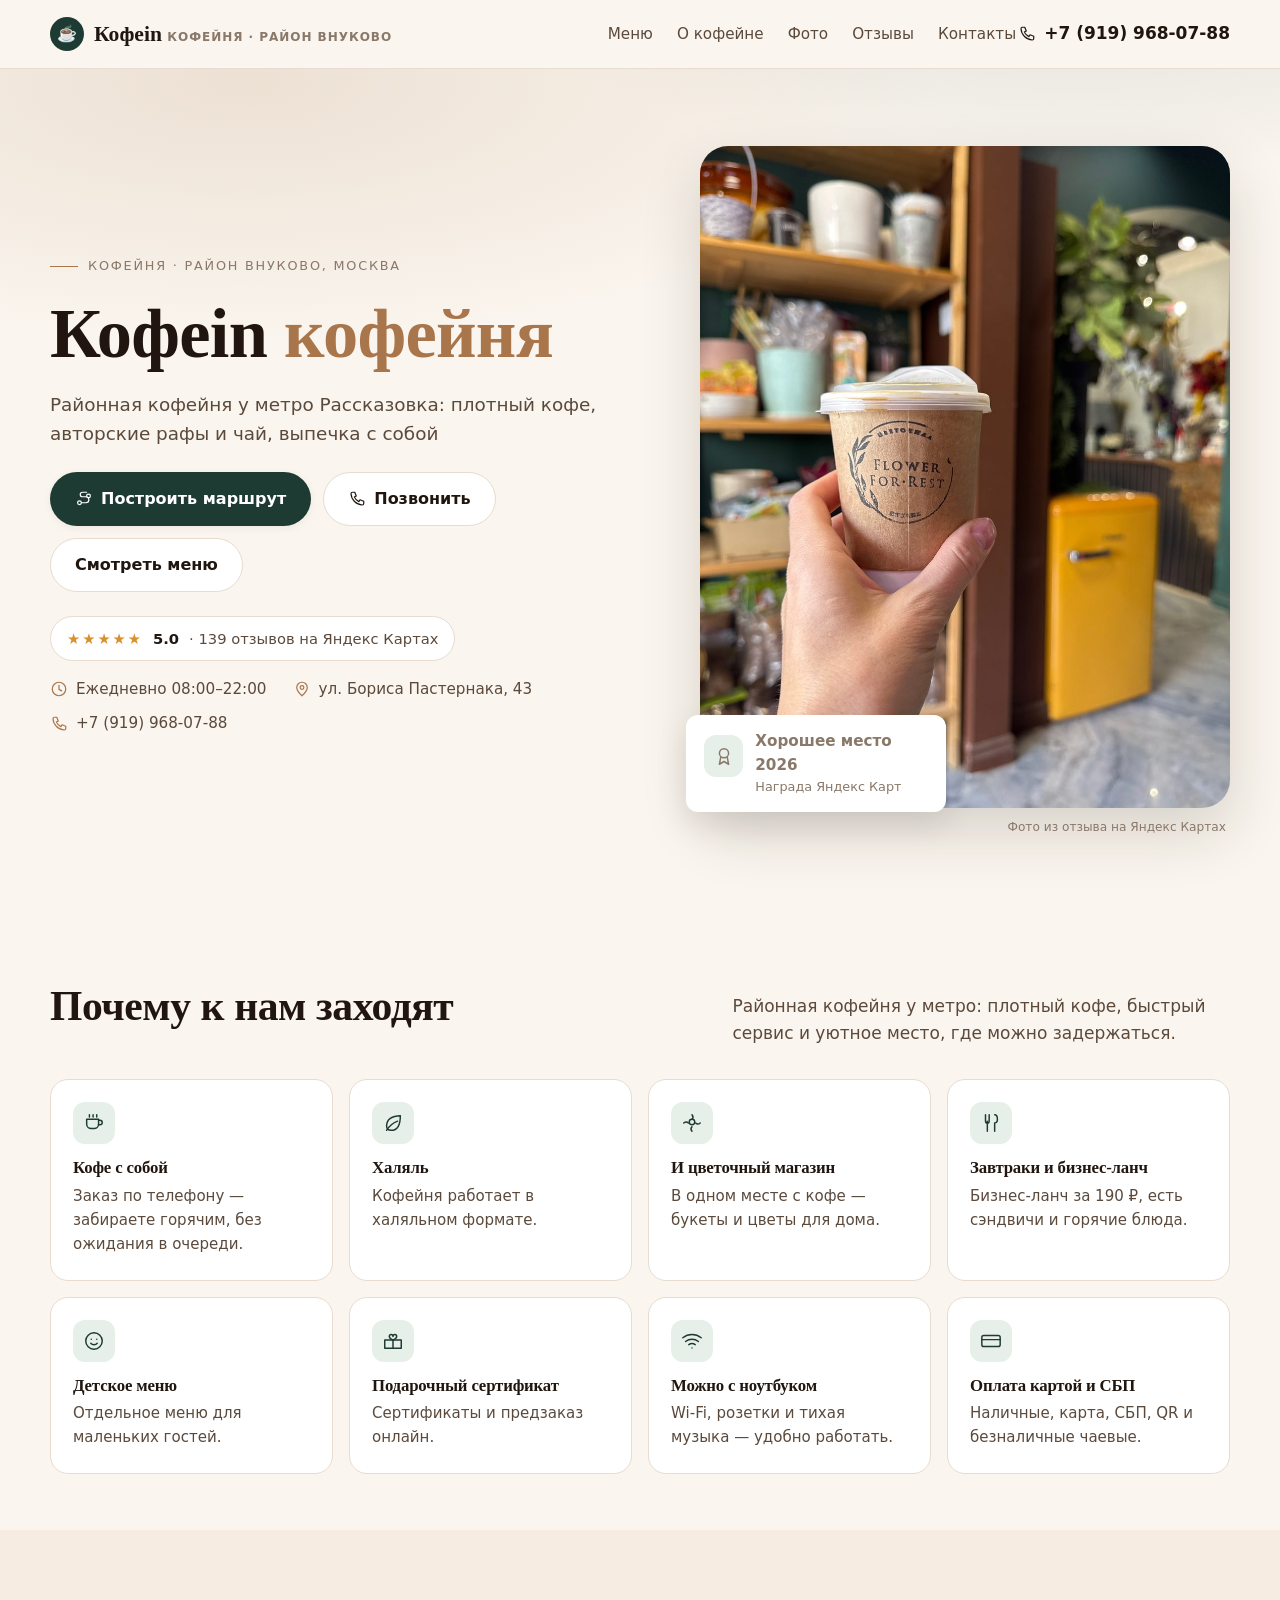
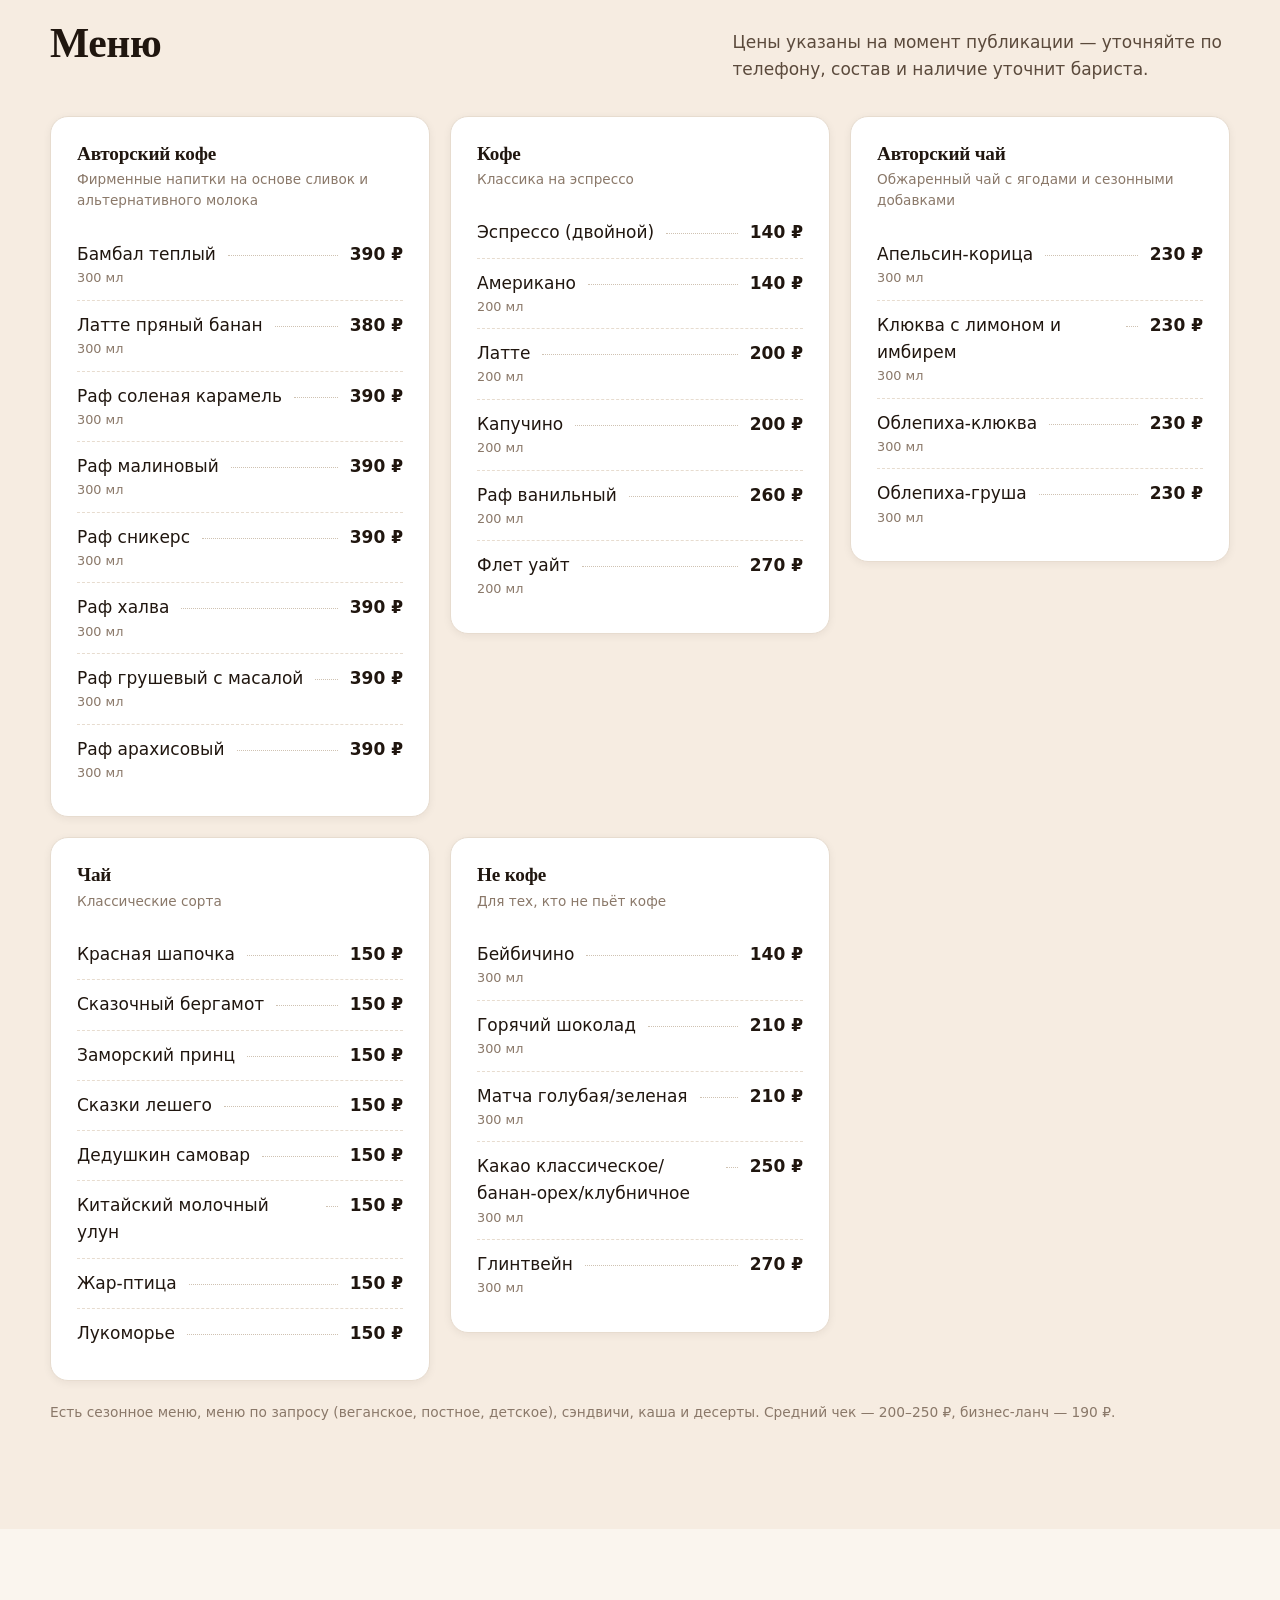
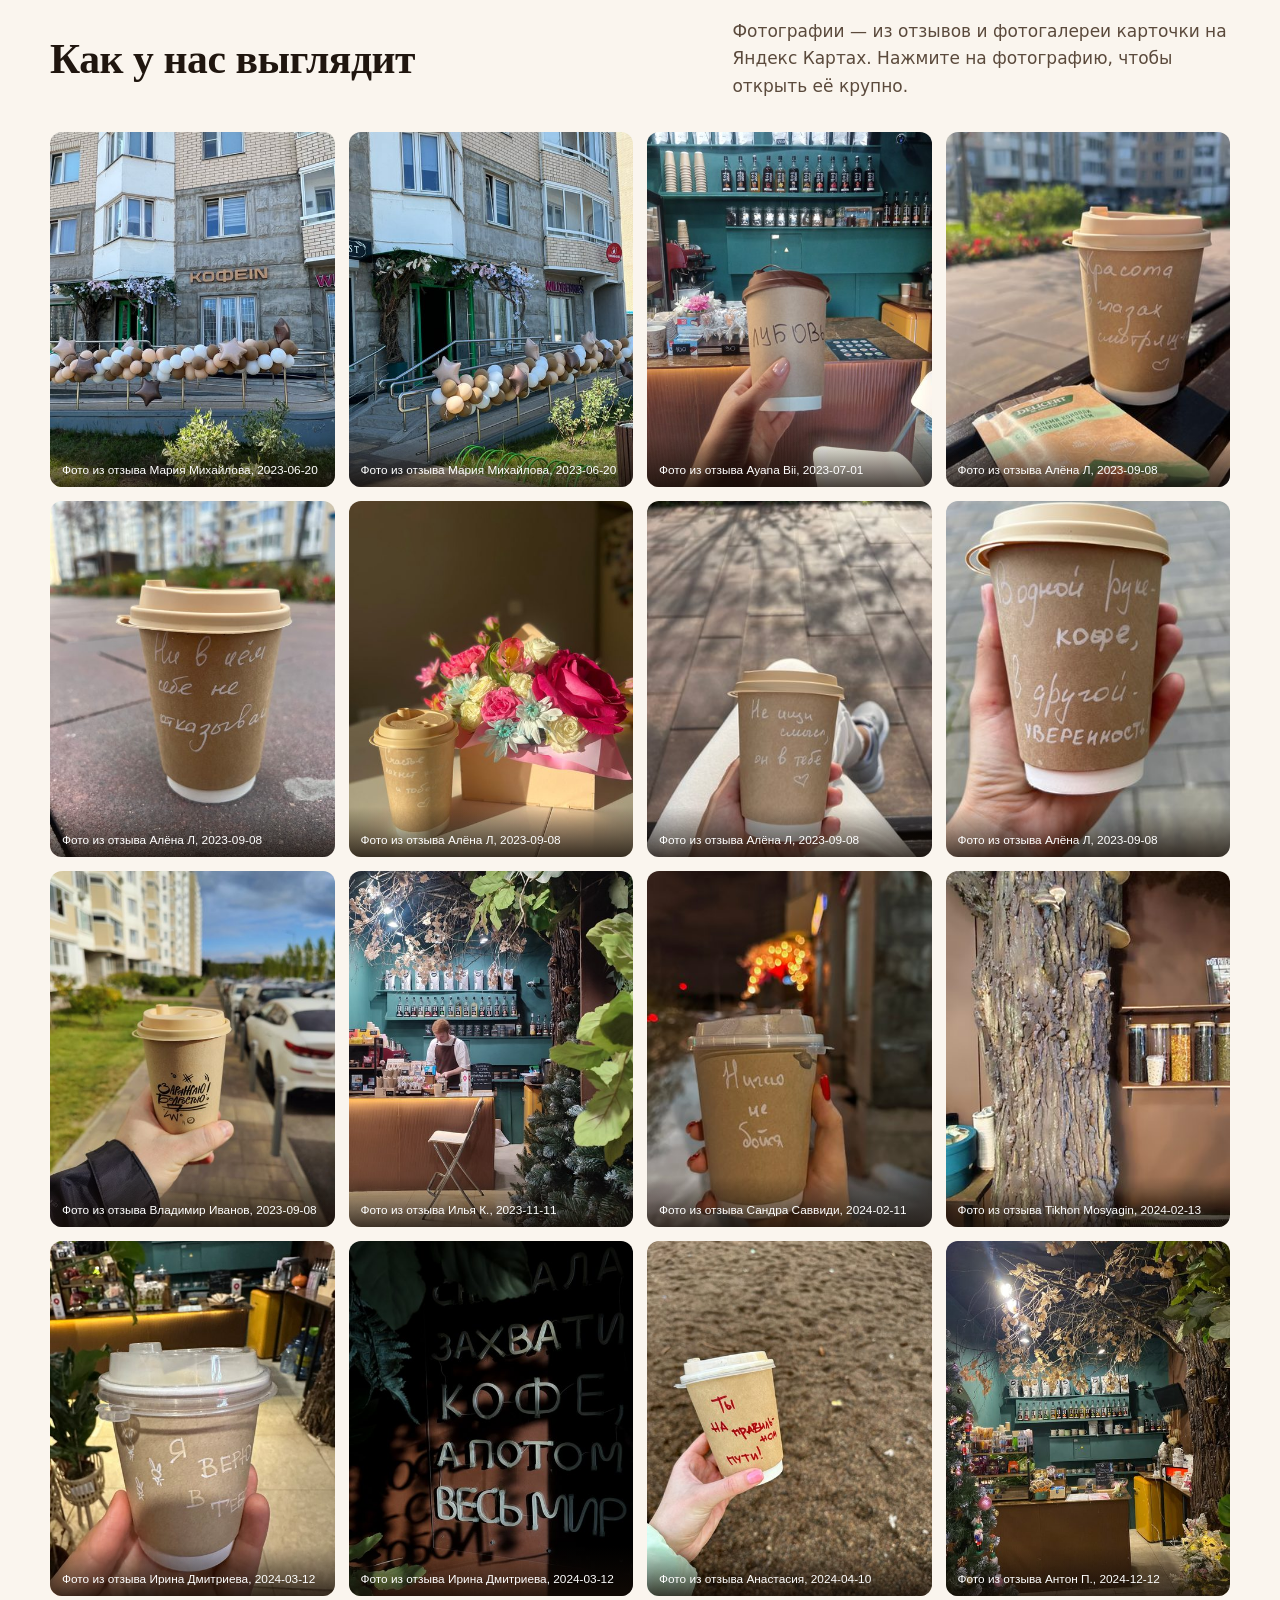
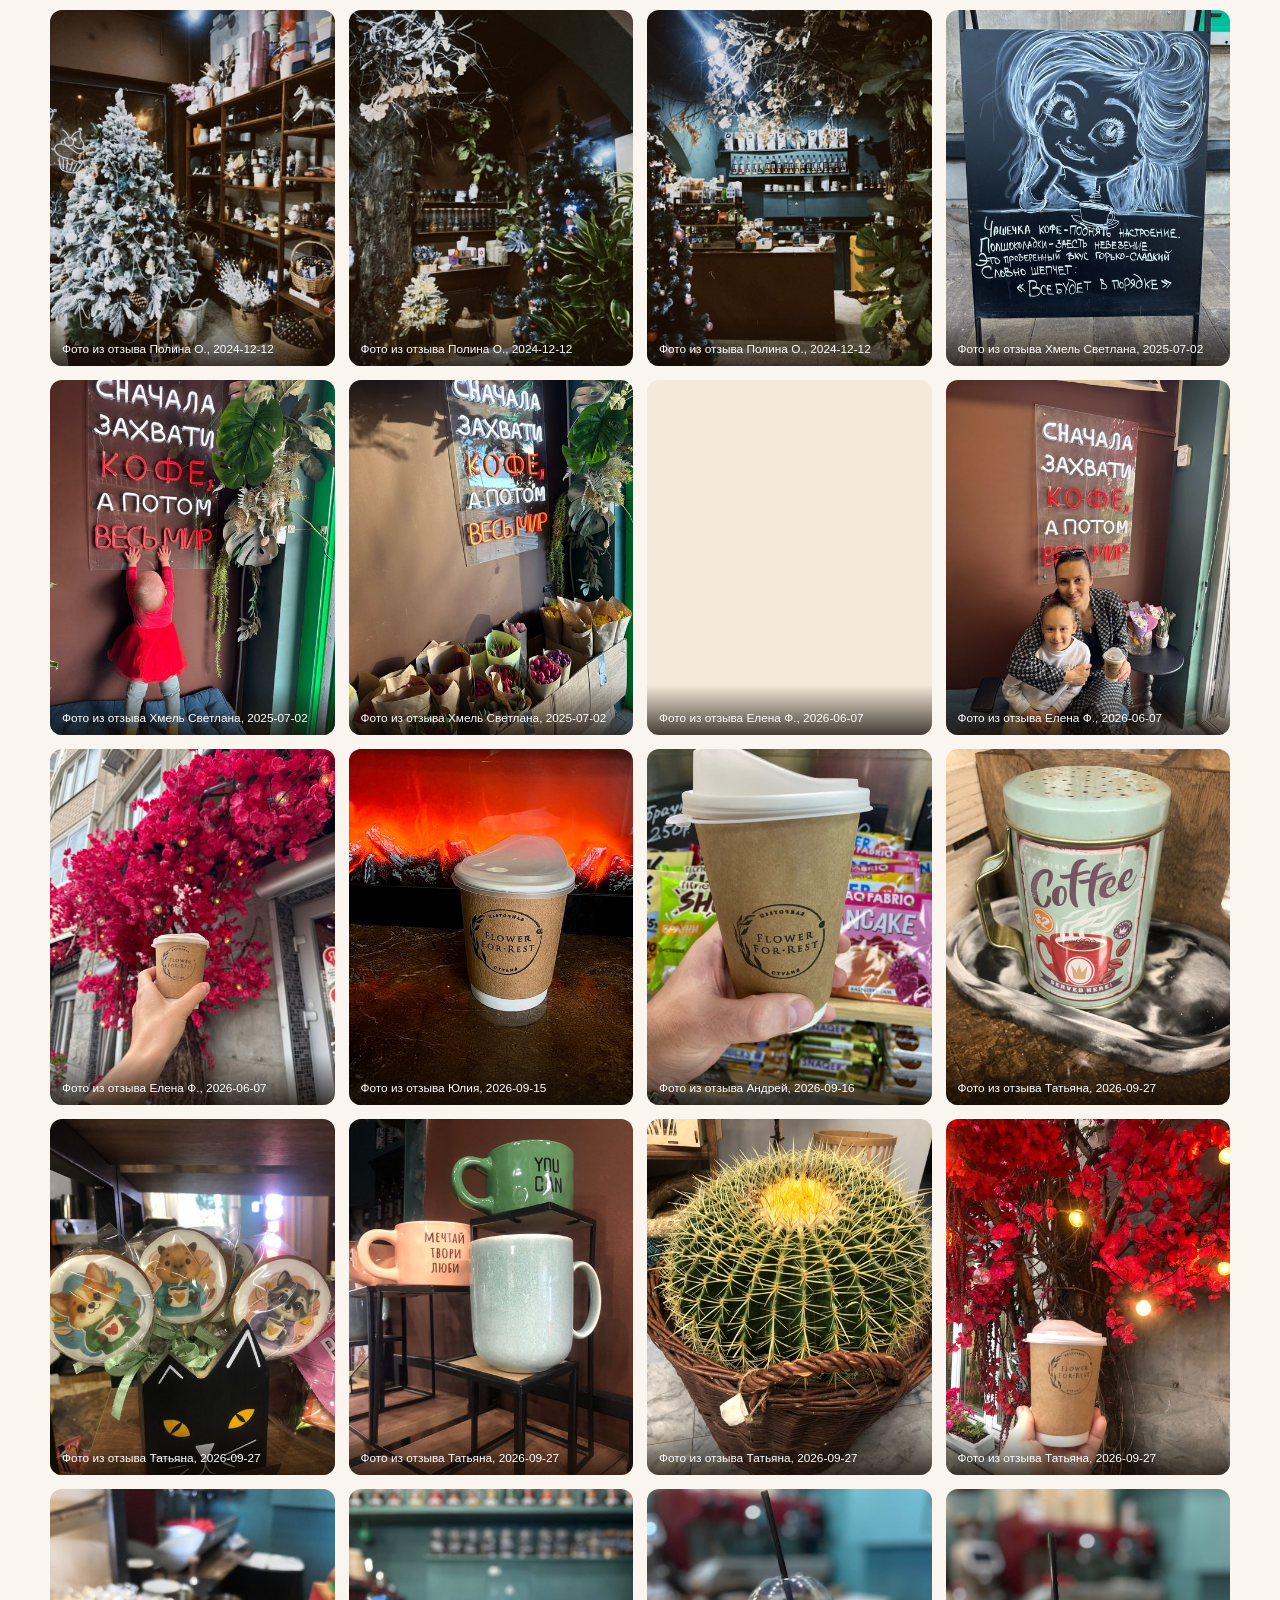
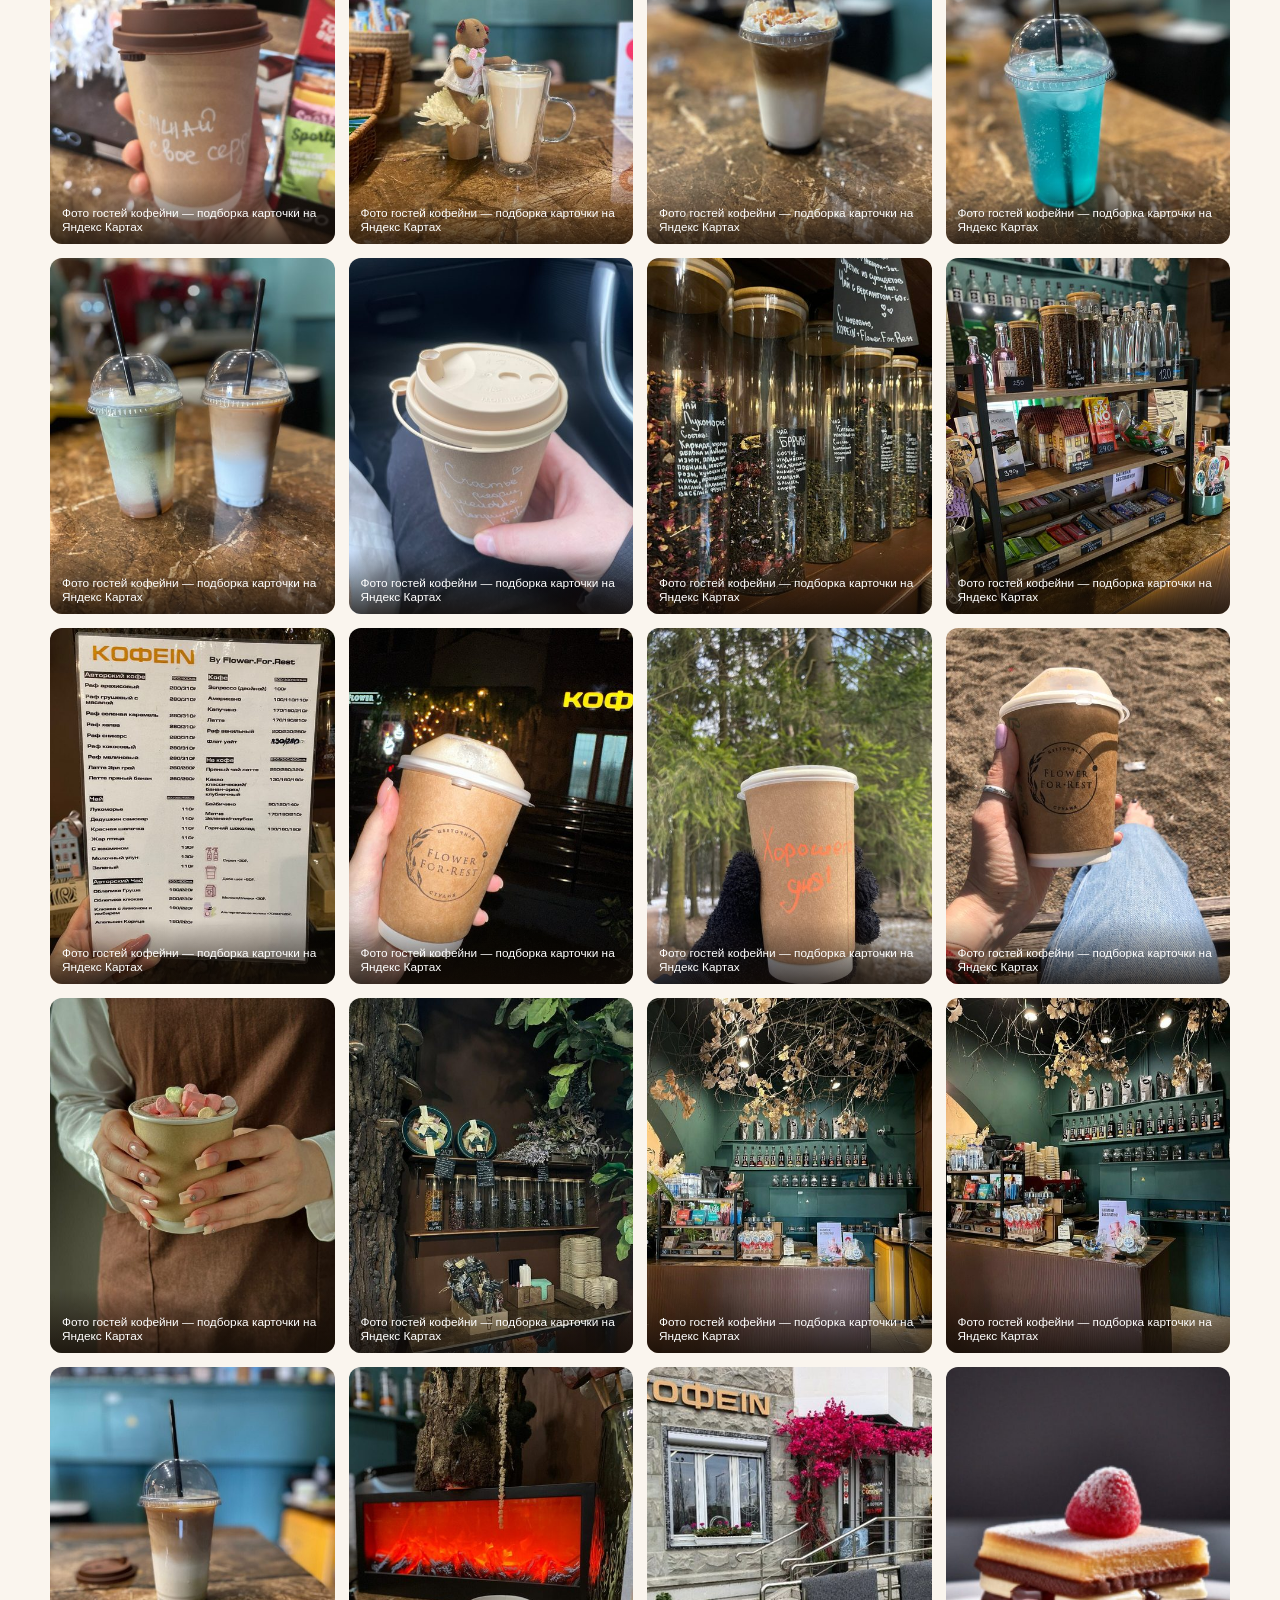
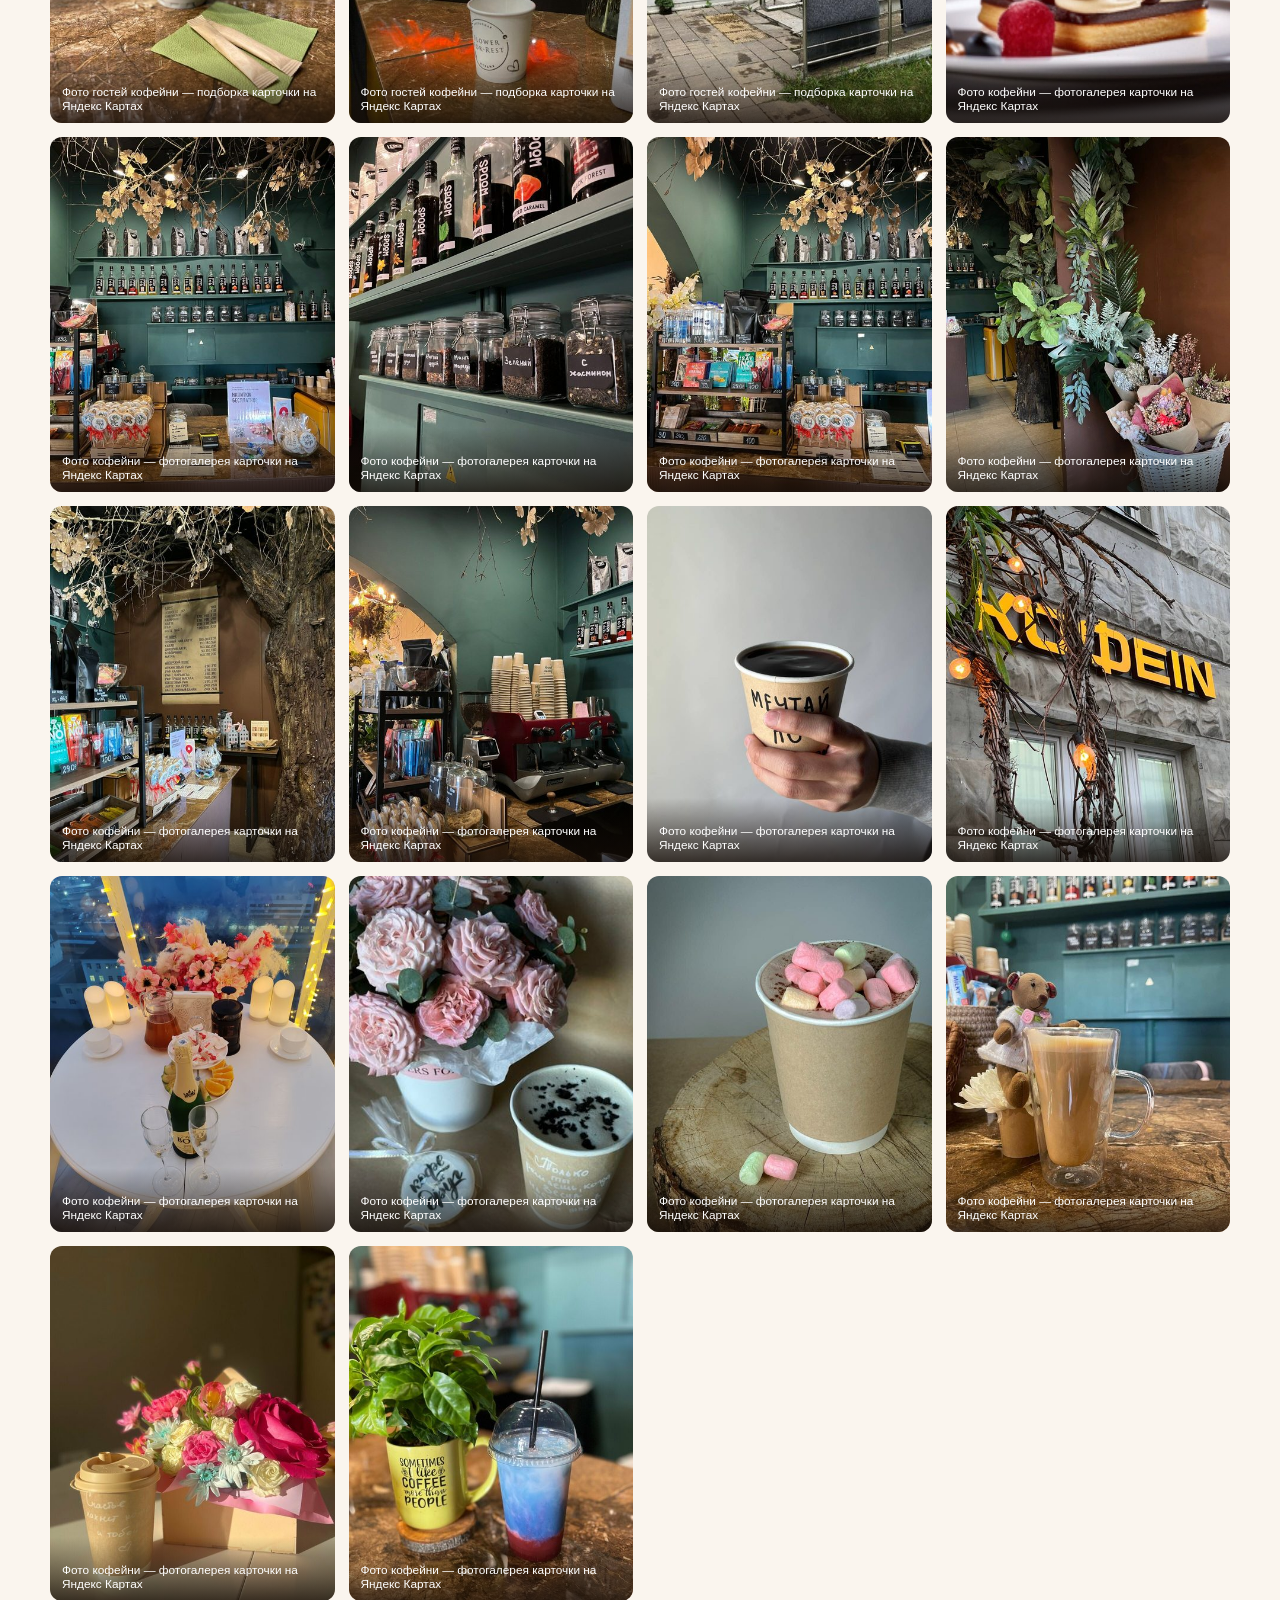
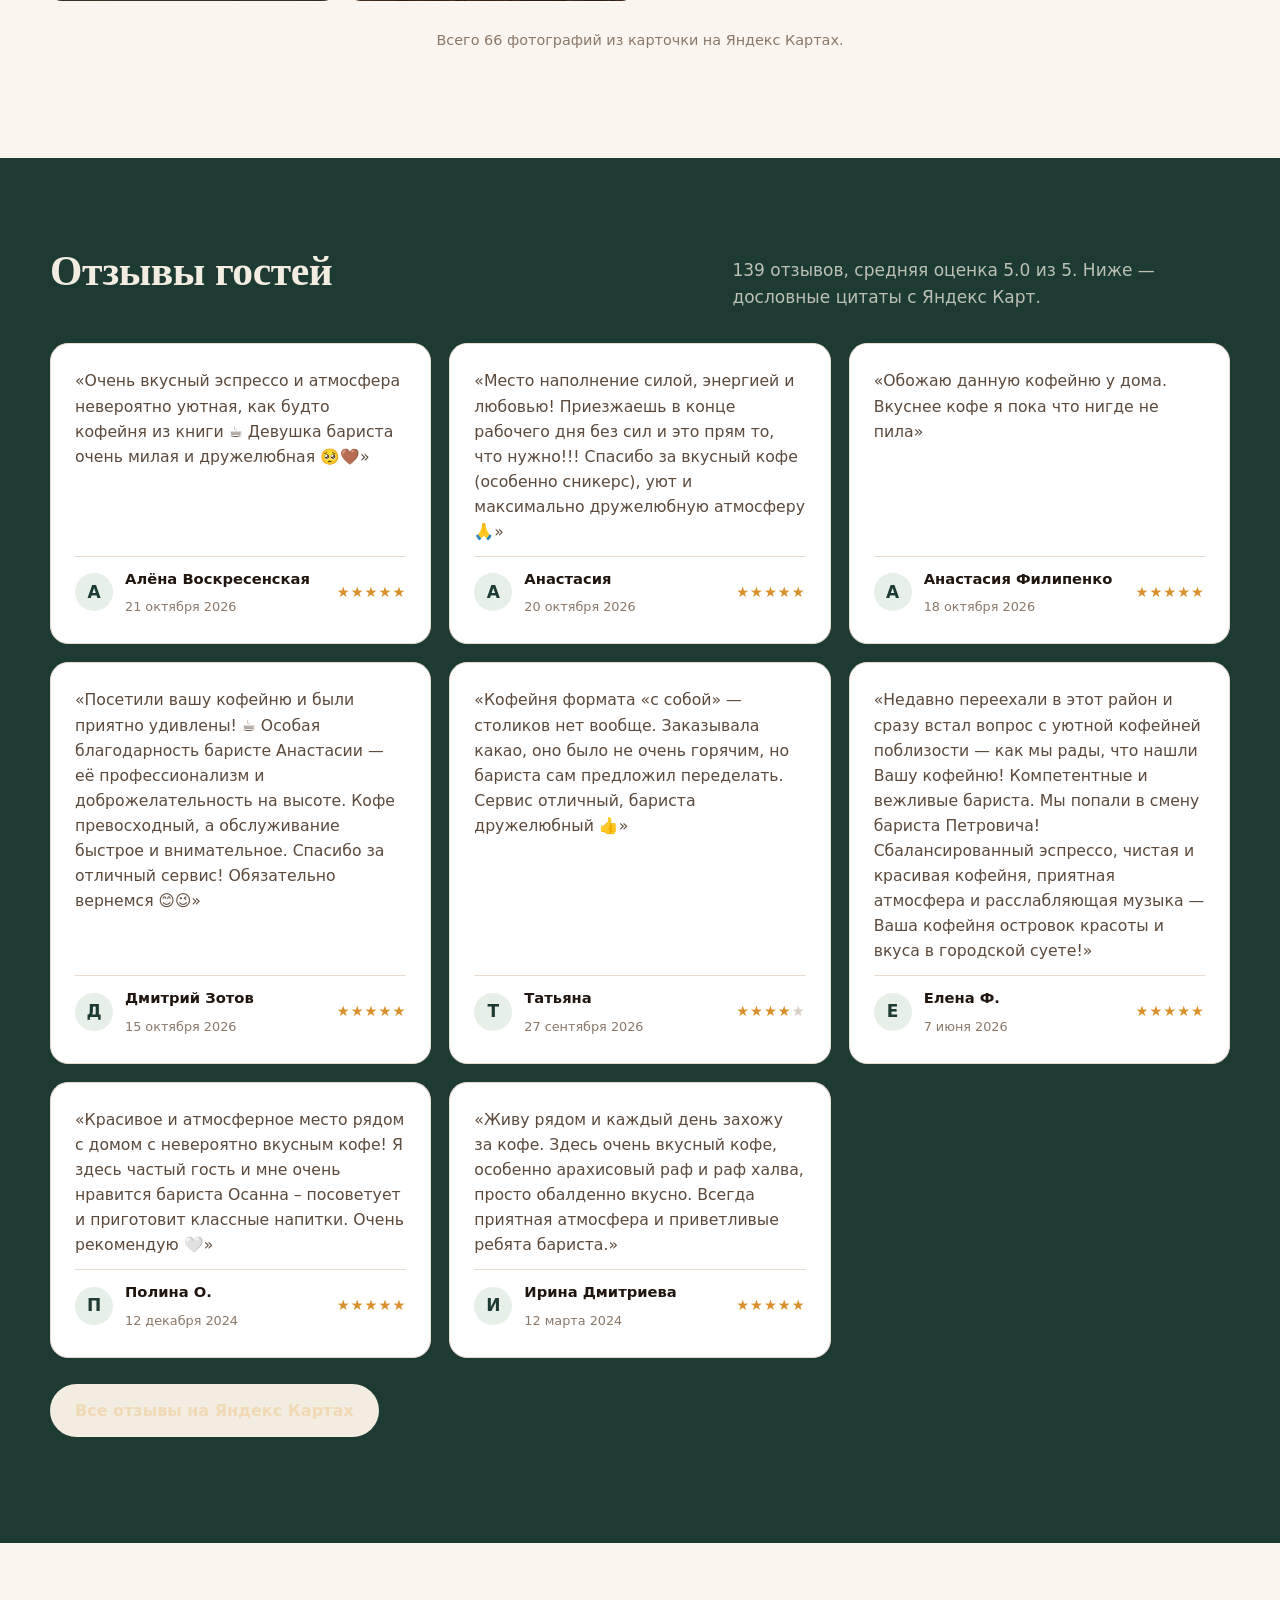
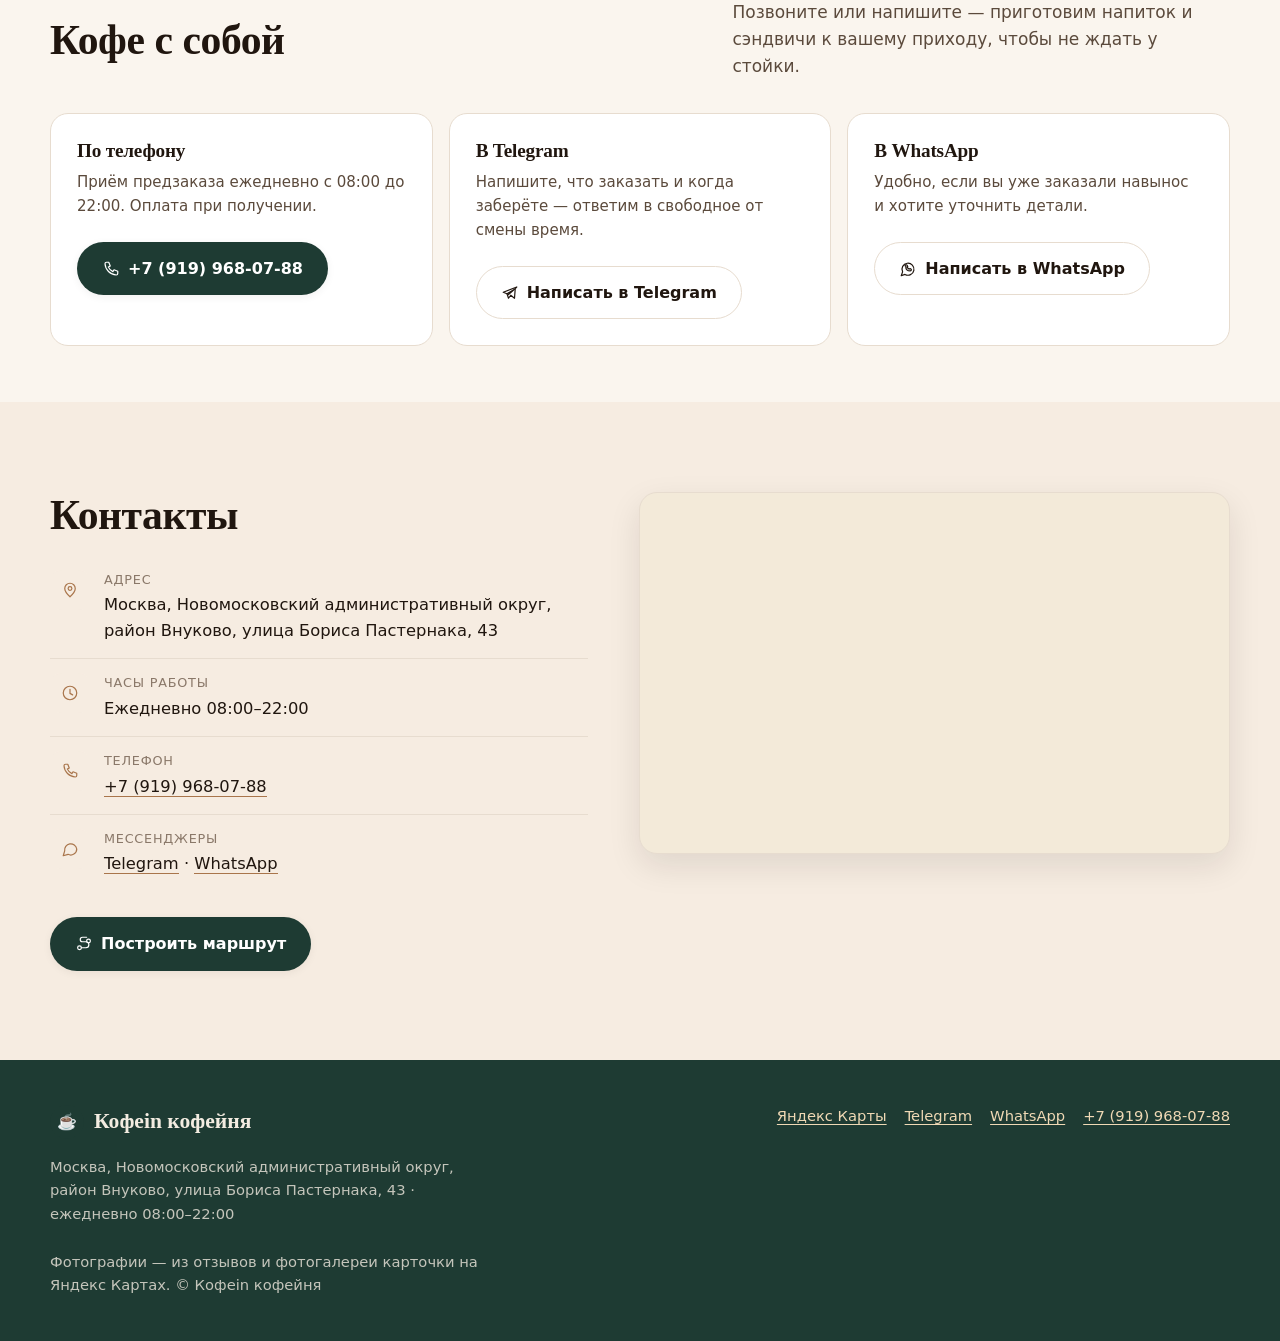
==== index.html @ cdf2a21b "feat: лендинг кофейни Кофеin — меню, фото из отзывов, отзывы, карта" ====
<!doctype html>
<html lang="ru">
<head>
<meta charset="utf-8">
<meta name="viewport" content="width=device-width, initial-scale=1">
<title>Кофеin кофейня — Районная кофейня у метро Рассказовка: плотный кофе, авторские рафы и чай, выпечка с собой</title>
<meta name="description" content="Кофеin кофейня: Районная кофейня у метро Рассказовка: плотный кофе, авторские рафы и чай, выпечка с собой. ул. Бориса Пастернака, 43, ежедневно 08:00–22:00, +7 (919) 968-07-88. Средний чек 200–250 ₽.">
<meta name="theme-color" content="#1e3b33">
<meta property="og:type" content="website">
<meta property="og:title" content="Кофеin кофейня — Районная кофейня у метро Рассказовка: плотный кофе, авторские рафы и чай, выпечка с собой">
<meta property="og:description" content="Кофеin кофейня: Районная кофейня у метро Рассказовка: плотный кофе, авторские рафы и чай, выпечка с собой. ул. Бориса Пастернака, 43, ежедневно 08:00–22:00, +7 (919) 968-07-88. Средний чек 200–250 ₽.">
<meta property="og:image" content="assets/img/photos/2a0000019ea1e83fbd3fe032e4c158cc81ca.jpg">
<link rel="preload" as="image" href="assets/img/photos/2a0000019ea1e83fbd3fe032e4c158cc81ca.jpg">
<link rel="stylesheet" href="assets/css/styles.css">
<link rel="icon" href="assets/img/favicon.svg" type="image/svg+xml">
</head>
<body>
<a class="skip-link" href="#main">Перейти к содержанию</a>

<header class="site-header">
  <div class="container site-header__inner">
    <a class="brand" href="#top">
      <span class="brand__mark" aria-hidden="true">☕</span>
      <span>
        Кофеin
        <span class="brand__sub">кофейня · район Внуково</span>
      </span>
    </a>

    <button class="burger" type="button" aria-expanded="false" aria-controls="nav" aria-label="Открыть меню">
      <span></span><span></span><span></span>
    </button>

    <nav class="nav" id="nav" aria-label="Основное меню">
      <ul>
        <li><a href="#menu">Меню</a></li>
        <li><a href="#features">О кофейне</a></li>
        <li><a href="#gallery">Фото</a></li>
        <li><a href="#reviews">Отзывы</a></li>
        <li><a href="#contacts">Контакты</a></li>
      </ul>
    </nav>

    <a class="header-phone" href="tel:+79199680788"><svg width="18" height="18" viewBox="0 0 24 24" fill="none" stroke="currentColor" stroke-width="1.6" stroke-linecap="round" stroke-linejoin="round" aria-hidden="true"><path d="M6 3h3l2 5-2.5 1.5a12 12 0 0 0 6 6L16 13l5 2v3a2 2 0 0 1-2 2A16 16 0 0 1 4 5a2 2 0 0 1 2-2Z"/></svg><span>+7 (919) 968-07-88</span></a>
  </div>
</header>

<main id="main">
  <!-- Герой -->
  <section class="hero" id="top">
    <div class="container hero__grid">
      <div>
        <p class="eyebrow">Кофейня · район Внуково, Москва</p>
        <h1>Кофеin <em>кофейня</em></h1>
        <p class="lead">Районная кофейня у метро Рассказовка: плотный кофе, авторские рафы и чай, выпечка с собой</p>

        <div class="hero__actions">
          <a class="btn btn--primary" href="https://yandex.ru/maps?rtext=~55.638125,37.307011&amp;ruri=~ymapsbm1%3A%2F%2Forg%3Foid%3D179781002203&amp;mode=route" target="_blank" rel="noopener"><svg width="18" height="18" viewBox="0 0 24 24" fill="none" stroke="currentColor" stroke-width="1.6" stroke-linecap="round" stroke-linejoin="round" aria-hidden="true"><circle cx="6" cy="17" r="2.5"/><circle cx="18" cy="8" r="2.5"/><path d="M8.5 17h6a4 4 0 0 0 0-8H10a3 3 0 0 1 0-6h5.5"/></svg>Построить маршрут</a>
          <a class="btn btn--ghost" href="tel:+79199680788"><svg width="18" height="18" viewBox="0 0 24 24" fill="none" stroke="currentColor" stroke-width="1.6" stroke-linecap="round" stroke-linejoin="round" aria-hidden="true"><path d="M6 3h3l2 5-2.5 1.5a12 12 0 0 0 6 6L16 13l5 2v3a2 2 0 0 1-2 2A16 16 0 0 1 4 5a2 2 0 0 1 2-2Z"/></svg>Позвонить</a>
          <a class="btn btn--ghost" href="#menu">Смотреть меню</a>
        </div>

        <p class="rating">
          <span class="stars" aria-hidden="true">★★★★★</span>
          <strong>5.0</strong>
          <span>· 139 отзывов на Яндекс Картах</span>
        </p>

        <div class="hero__facts">
          <span><svg width="18" height="18" viewBox="0 0 24 24" fill="none" stroke="currentColor" stroke-width="1.6" stroke-linecap="round" stroke-linejoin="round" aria-hidden="true"><circle cx="12" cy="12" r="9"/><path d="M12 7v5.5l3.5 2"/></svg>Ежедневно 08:00–22:00</span>
          <span><svg width="18" height="18" viewBox="0 0 24 24" fill="none" stroke="currentColor" stroke-width="1.6" stroke-linecap="round" stroke-linejoin="round" aria-hidden="true"><path d="M12 21s7-6.2 7-11a7 7 0 1 0-14 0c0 4.8 7 11 7 11Z"/><circle cx="12" cy="10" r="2.5"/></svg>ул. Бориса Пастернака, 43</span>
          <span><svg width="18" height="18" viewBox="0 0 24 24" fill="none" stroke="currentColor" stroke-width="1.6" stroke-linecap="round" stroke-linejoin="round" aria-hidden="true"><path d="M6 3h3l2 5-2.5 1.5a12 12 0 0 0 6 6L16 13l5 2v3a2 2 0 0 1-2 2A16 16 0 0 1 4 5a2 2 0 0 1 2-2Z"/></svg>+7 (919) 968-07-88</span>
        </div>
      </div>

      <div class="hero__media">
        <div class="hero__photo">
          <img src="assets/img/photos/2a0000019ea1e83fbd3fe032e4c158cc81ca.jpg" alt="Фото из отзыва Елена Ф., 2026-06-07" width="1050" height="1400" fetchpriority="high">
        </div>
        <p class="hero__credit">Фото из отзыва на Яндекс Картах</p>
        <div class="hero__badge">
          <span class="feature__icon" aria-hidden="true"><svg width="22" height="22" viewBox="0 0 24 24" fill="none" stroke="currentColor" stroke-width="1.6" stroke-linecap="round" stroke-linejoin="round" aria-hidden="true"><circle cx="12" cy="9" r="5"/><path d="M8.5 13 7 21l5-3 5 3-1.5-8"/></svg></span>
          <span>
            <strong>Хорошее место 2026</strong>
            <span>Награда Яндекс Карт</span>
          </span>
        </div>
      </div>
    </div>
  </section>

  <!-- Преимущества -->
  <section class="section section--tight" id="features">
    <div class="container">
      <div class="section-head">
        <div>
          <h2>Почему к нам заходят</h2>
        </div>
        <p>Районная кофейня у метро: плотный кофе, быстрый сервис и уютное место, где можно задержаться.</p>
      </div>
      <ul class="features">
        <li class="feature"><span class="feature__icon" aria-hidden="true"><svg width="22" height="22" viewBox="0 0 24 24" fill="none" stroke="currentColor" stroke-width="1.6" stroke-linecap="round" stroke-linejoin="round" aria-hidden="true"><path d="M4 8h13v5a5 5 0 0 1-5 5H9a5 5 0 0 1-5-5V8Z"/><path d="M17 9h1.5a2.5 2.5 0 0 1 0 5H17"/><path d="M7 3v2.5M11 3v2.5M15 3v2.5"/></svg></span><h3>Кофе с собой</h3><p>Заказ по телефону — забираете горячим, без ожидания в очереди.</p></li>
        <li class="feature"><span class="feature__icon" aria-hidden="true"><svg width="22" height="22" viewBox="0 0 24 24" fill="none" stroke="currentColor" stroke-width="1.6" stroke-linecap="round" stroke-linejoin="round" aria-hidden="true"><path d="M20 4c-9 0-15 4-15 11 0 3 2 5 5 5 7 0 10-7 10-16Z"/><path d="M5 20c3-5 7-8 12-10"/></svg></span><h3>Халяль</h3><p>Кофейня работает в халяльном формате.</p></li>
        <li class="feature"><span class="feature__icon" aria-hidden="true"><svg width="22" height="22" viewBox="0 0 24 24" fill="none" stroke="currentColor" stroke-width="1.6" stroke-linecap="round" stroke-linejoin="round" aria-hidden="true"><path d="M12 8a3 3 0 1 1 0 6 3 3 0 0 1 0-6Z"/><path d="M12 3c1.6 2 1.6 3.5 0 5M12 21c-1.6-2-1.6-3.5 0-5M3 12c2-1.6 3.5-1.6 5 0M21 12c-2 1.6-3.5 1.6-5 0"/></svg></span><h3>И цветочный магазин</h3><p>В одном месте с кофе — букеты и цветы для дома.</p></li>
        <li class="feature"><span class="feature__icon" aria-hidden="true"><svg width="22" height="22" viewBox="0 0 24 24" fill="none" stroke="currentColor" stroke-width="1.6" stroke-linecap="round" stroke-linejoin="round" aria-hidden="true"><path d="M6 3v7a2 2 0 0 0 4 0V3M8 10v11"/><path d="M16 3c2 0 3 2 3 5s-1 4-3 4v9"/></svg></span><h3>Завтраки и бизнес-ланч</h3><p>Бизнес-ланч за 190 ₽, есть сэндвичи и горячие блюда.</p></li>
        <li class="feature"><span class="feature__icon" aria-hidden="true"><svg width="22" height="22" viewBox="0 0 24 24" fill="none" stroke="currentColor" stroke-width="1.6" stroke-linecap="round" stroke-linejoin="round" aria-hidden="true"><circle cx="12" cy="12" r="9"/><path d="M9 10h.01M15 10h.01M8.5 14.5a4.5 4.5 0 0 0 7 0"/></svg></span><h3>Детское меню</h3><p>Отдельное меню для маленьких гостей.</p></li>
        <li class="feature"><span class="feature__icon" aria-hidden="true"><svg width="22" height="22" viewBox="0 0 24 24" fill="none" stroke="currentColor" stroke-width="1.6" stroke-linecap="round" stroke-linejoin="round" aria-hidden="true"><path d="M3 11h18v9H3zM12 11v9"/><path d="M8 7a2 2 0 0 1 4 0 2 2 0 0 1 4 0c0 2-4 4-4 4S8 9 8 7Z"/></svg></span><h3>Подарочный сертификат</h3><p>Сертификаты и предзаказ онлайн.</p></li>
        <li class="feature"><span class="feature__icon" aria-hidden="true"><svg width="22" height="22" viewBox="0 0 24 24" fill="none" stroke="currentColor" stroke-width="1.6" stroke-linecap="round" stroke-linejoin="round" aria-hidden="true"><path d="M2 8.5a16 16 0 0 1 20 0M5 12.5a11 11 0 0 1 14 0M8.5 16a6 6 0 0 1 7 0"/><path d="M12 19.5h.01"/></svg></span><h3>Можно с ноутбуком</h3><p>Wi-Fi, розетки и тихая музыка — удобно работать.</p></li>
        <li class="feature"><span class="feature__icon" aria-hidden="true"><svg width="22" height="22" viewBox="0 0 24 24" fill="none" stroke="currentColor" stroke-width="1.6" stroke-linecap="round" stroke-linejoin="round" aria-hidden="true"><rect x="2" y="6" width="20" height="12" rx="2"/><path d="M2 10.5h20"/></svg></span><h3>Оплата картой и СБП</h3><p>Наличные, карта, СБП, QR и безналичные чаевые.</p></li>
      </ul>
    </div>
  </section>

  <!-- Меню -->
  <section class="section section--kraft" id="menu">
    <div class="container">
      <div class="section-head">
        <div>
          <h2>Меню</h2>
        </div>
        <p>Цены указаны на момент публикации — уточняйте по телефону, состав и наличие уточнит бариста.</p>
      </div>
      <div class="menu-grid">
        <article class="menu-card"><div class="menu-card__title"><h3>Авторский кофе</h3></div><p class="menu-card__note">Фирменные напитки на основе сливок и альтернативного молока</p><ul class="menu-list"><li class="menu-item"><span class="menu-item__name">Бамбал теплый<span class="menu-item__volume">300 мл</span></span><span class="menu-item__dots" aria-hidden="true"></span><span class="menu-item__price">390 ₽</span></li><li class="menu-item"><span class="menu-item__name">Латте пряный банан<span class="menu-item__volume">300 мл</span></span><span class="menu-item__dots" aria-hidden="true"></span><span class="menu-item__price">380 ₽</span></li><li class="menu-item"><span class="menu-item__name">Раф соленая карамель<span class="menu-item__volume">300 мл</span></span><span class="menu-item__dots" aria-hidden="true"></span><span class="menu-item__price">390 ₽</span></li><li class="menu-item"><span class="menu-item__name">Раф малиновый<span class="menu-item__volume">300 мл</span></span><span class="menu-item__dots" aria-hidden="true"></span><span class="menu-item__price">390 ₽</span></li><li class="menu-item"><span class="menu-item__name">Раф сникерс<span class="menu-item__volume">300 мл</span></span><span class="menu-item__dots" aria-hidden="true"></span><span class="menu-item__price">390 ₽</span></li><li class="menu-item"><span class="menu-item__name">Раф халва<span class="menu-item__volume">300 мл</span></span><span class="menu-item__dots" aria-hidden="true"></span><span class="menu-item__price">390 ₽</span></li><li class="menu-item"><span class="menu-item__name">Раф грушевый с масалой<span class="menu-item__volume">300 мл</span></span><span class="menu-item__dots" aria-hidden="true"></span><span class="menu-item__price">390 ₽</span></li><li class="menu-item"><span class="menu-item__name">Раф арахисовый<span class="menu-item__volume">300 мл</span></span><span class="menu-item__dots" aria-hidden="true"></span><span class="menu-item__price">390 ₽</span></li></ul></article>
        <article class="menu-card"><div class="menu-card__title"><h3>Кофе</h3></div><p class="menu-card__note">Классика на эспрессо</p><ul class="menu-list"><li class="menu-item"><span class="menu-item__name">Эспрессо (двойной)</span><span class="menu-item__dots" aria-hidden="true"></span><span class="menu-item__price">140 ₽</span></li><li class="menu-item"><span class="menu-item__name">Американо<span class="menu-item__volume">200 мл</span></span><span class="menu-item__dots" aria-hidden="true"></span><span class="menu-item__price">140 ₽</span></li><li class="menu-item"><span class="menu-item__name">Латте<span class="menu-item__volume">200 мл</span></span><span class="menu-item__dots" aria-hidden="true"></span><span class="menu-item__price">200 ₽</span></li><li class="menu-item"><span class="menu-item__name">Капучино<span class="menu-item__volume">200 мл</span></span><span class="menu-item__dots" aria-hidden="true"></span><span class="menu-item__price">200 ₽</span></li><li class="menu-item"><span class="menu-item__name">Раф ванильный<span class="menu-item__volume">200 мл</span></span><span class="menu-item__dots" aria-hidden="true"></span><span class="menu-item__price">260 ₽</span></li><li class="menu-item"><span class="menu-item__name">Флет уайт<span class="menu-item__volume">200 мл</span></span><span class="menu-item__dots" aria-hidden="true"></span><span class="menu-item__price">270 ₽</span></li></ul></article>
        <article class="menu-card"><div class="menu-card__title"><h3>Авторский чай</h3></div><p class="menu-card__note">Обжаренный чай с ягодами и сезонными добавками</p><ul class="menu-list"><li class="menu-item"><span class="menu-item__name">Апельсин-корица<span class="menu-item__volume">300 мл</span></span><span class="menu-item__dots" aria-hidden="true"></span><span class="menu-item__price">230 ₽</span></li><li class="menu-item"><span class="menu-item__name">Клюква с лимоном и имбирем<span class="menu-item__volume">300 мл</span></span><span class="menu-item__dots" aria-hidden="true"></span><span class="menu-item__price">230 ₽</span></li><li class="menu-item"><span class="menu-item__name">Облепиха-клюква<span class="menu-item__volume">300 мл</span></span><span class="menu-item__dots" aria-hidden="true"></span><span class="menu-item__price">230 ₽</span></li><li class="menu-item"><span class="menu-item__name">Облепиха-груша<span class="menu-item__volume">300 мл</span></span><span class="menu-item__dots" aria-hidden="true"></span><span class="menu-item__price">230 ₽</span></li></ul></article>
        <article class="menu-card"><div class="menu-card__title"><h3>Чай</h3></div><p class="menu-card__note">Классические сорта</p><ul class="menu-list"><li class="menu-item"><span class="menu-item__name">Красная шапочка</span><span class="menu-item__dots" aria-hidden="true"></span><span class="menu-item__price">150 ₽</span></li><li class="menu-item"><span class="menu-item__name">Сказочный бергамот</span><span class="menu-item__dots" aria-hidden="true"></span><span class="menu-item__price">150 ₽</span></li><li class="menu-item"><span class="menu-item__name">Заморский принц</span><span class="menu-item__dots" aria-hidden="true"></span><span class="menu-item__price">150 ₽</span></li><li class="menu-item"><span class="menu-item__name">Сказки лешего</span><span class="menu-item__dots" aria-hidden="true"></span><span class="menu-item__price">150 ₽</span></li><li class="menu-item"><span class="menu-item__name">Дедушкин самовар</span><span class="menu-item__dots" aria-hidden="true"></span><span class="menu-item__price">150 ₽</span></li><li class="menu-item"><span class="menu-item__name">Китайский молочный улун</span><span class="menu-item__dots" aria-hidden="true"></span><span class="menu-item__price">150 ₽</span></li><li class="menu-item"><span class="menu-item__name">Жар-птица</span><span class="menu-item__dots" aria-hidden="true"></span><span class="menu-item__price">150 ₽</span></li><li class="menu-item"><span class="menu-item__name">Лукоморье</span><span class="menu-item__dots" aria-hidden="true"></span><span class="menu-item__price">150 ₽</span></li></ul></article>
        <article class="menu-card"><div class="menu-card__title"><h3>Не кофе</h3></div><p class="menu-card__note">Для тех, кто не пьёт кофе</p><ul class="menu-list"><li class="menu-item"><span class="menu-item__name">Бейбичино<span class="menu-item__volume">300 мл</span></span><span class="menu-item__dots" aria-hidden="true"></span><span class="menu-item__price">140 ₽</span></li><li class="menu-item"><span class="menu-item__name">Горячий шоколад<span class="menu-item__volume">300 мл</span></span><span class="menu-item__dots" aria-hidden="true"></span><span class="menu-item__price">210 ₽</span></li><li class="menu-item"><span class="menu-item__name">Матча голубая/зеленая<span class="menu-item__volume">300 мл</span></span><span class="menu-item__dots" aria-hidden="true"></span><span class="menu-item__price">210 ₽</span></li><li class="menu-item"><span class="menu-item__name">Какао классическое/банан-орех/клубничное<span class="menu-item__volume">300 мл</span></span><span class="menu-item__dots" aria-hidden="true"></span><span class="menu-item__price">250 ₽</span></li><li class="menu-item"><span class="menu-item__name">Глинтвейн<span class="menu-item__volume">300 мл</span></span><span class="menu-item__dots" aria-hidden="true"></span><span class="menu-item__price">270 ₽</span></li></ul></article>
      </div>
      <p class="menu-note">Есть сезонное меню, меню по запросу (веганское, постное, детское), сэндвичи, каша и десерты. Средний чек — 200–250 ₽, бизнес-ланч — 190 ₽.</p>
    </div>
  </section>

  <!-- Фото -->
  <section class="section" id="gallery">
    <div class="container">
      <div class="section-head">
        <div>
          <h2>Как у нас выглядит</h2>
        </div>
        <p>Фотографии — из отзывов и фотогалереи карточки на Яндекс Картах. Нажмите на фотографию, чтобы открыть её крупно.</p>
      </div>
      <ul class="gallery">
        <li><button class="gallery__item" type="button" data-full="assets/img/photos/2a00000188d7fbe4543ae710820e6d6b169d.jpg" data-caption="Фото из отзыва Мария Михайлова, 2023-06-20"><img src="assets/img/photos/2a00000188d7fbe4543ae710820e6d6b169d-thumb.jpg" srcset="assets/img/photos/2a00000188d7fbe4543ae710820e6d6b169d-thumb.jpg 640w, assets/img/photos/2a00000188d7fbe4543ae710820e6d6b169d.jpg 1400w" sizes="(max-width: 760px) 45vw, 260px" width="480" height="640" alt="Фото из отзыва Мария Михайлова, 2023-06-20" loading="lazy" decoding="async"><figcaption>Фото из отзыва Мария Михайлова, 2023-06-20</figcaption></button></li>
        <li><button class="gallery__item" type="button" data-full="assets/img/photos/2a00000188d7fbeb9b0a2c0d480c9f03d486.jpg" data-caption="Фото из отзыва Мария Михайлова, 2023-06-20"><img src="assets/img/photos/2a00000188d7fbeb9b0a2c0d480c9f03d486-thumb.jpg" srcset="assets/img/photos/2a00000188d7fbeb9b0a2c0d480c9f03d486-thumb.jpg 640w, assets/img/photos/2a00000188d7fbeb9b0a2c0d480c9f03d486.jpg 1400w" sizes="(max-width: 760px) 45vw, 260px" width="480" height="640" alt="Фото из отзыва Мария Михайлова, 2023-06-20" loading="lazy" decoding="async"><figcaption>Фото из отзыва Мария Михайлова, 2023-06-20</figcaption></button></li>
        <li><button class="gallery__item" type="button" data-full="assets/img/photos/2a0000018910fcba0c37914d5eef197ea981.jpg" data-caption="Фото из отзыва Ayana Bii, 2023-07-01"><img src="assets/img/photos/2a0000018910fcba0c37914d5eef197ea981-thumb.jpg" srcset="assets/img/photos/2a0000018910fcba0c37914d5eef197ea981-thumb.jpg 640w, assets/img/photos/2a0000018910fcba0c37914d5eef197ea981.jpg 1400w" sizes="(max-width: 760px) 45vw, 260px" width="480" height="640" alt="Фото из отзыва Ayana Bii, 2023-07-01" loading="lazy" decoding="async"><figcaption>Фото из отзыва Ayana Bii, 2023-07-01</figcaption></button></li>
        <li><button class="gallery__item" type="button" data-full="assets/img/photos/2a0000018a738e4796744ab970cc8f2d456a.jpg" data-caption="Фото из отзыва Алёна Л, 2023-09-08"><img src="assets/img/photos/2a0000018a738e4796744ab970cc8f2d456a-thumb.jpg" srcset="assets/img/photos/2a0000018a738e4796744ab970cc8f2d456a-thumb.jpg 640w, assets/img/photos/2a0000018a738e4796744ab970cc8f2d456a.jpg 1400w" sizes="(max-width: 760px) 45vw, 260px" width="360" height="640" alt="Фото из отзыва Алёна Л, 2023-09-08" loading="lazy" decoding="async"><figcaption>Фото из отзыва Алёна Л, 2023-09-08</figcaption></button></li>
        <li><button class="gallery__item" type="button" data-full="assets/img/photos/2a0000018a738e4bc2ddb7a6763e7afcc1a5.jpg" data-caption="Фото из отзыва Алёна Л, 2023-09-08"><img src="assets/img/photos/2a0000018a738e4bc2ddb7a6763e7afcc1a5-thumb.jpg" srcset="assets/img/photos/2a0000018a738e4bc2ddb7a6763e7afcc1a5-thumb.jpg 640w, assets/img/photos/2a0000018a738e4bc2ddb7a6763e7afcc1a5.jpg 1400w" sizes="(max-width: 760px) 45vw, 260px" width="480" height="640" alt="Фото из отзыва Алёна Л, 2023-09-08" loading="lazy" decoding="async"><figcaption>Фото из отзыва Алёна Л, 2023-09-08</figcaption></button></li>
        <li><button class="gallery__item" type="button" data-full="assets/img/photos/2a0000018a738e51c735f9783bac9bc3f2cb.jpg" data-caption="Фото из отзыва Алёна Л, 2023-09-08"><img src="assets/img/photos/2a0000018a738e51c735f9783bac9bc3f2cb-thumb.jpg" srcset="assets/img/photos/2a0000018a738e51c735f9783bac9bc3f2cb-thumb.jpg 640w, assets/img/photos/2a0000018a738e51c735f9783bac9bc3f2cb.jpg 1400w" sizes="(max-width: 760px) 45vw, 260px" width="480" height="640" alt="Фото из отзыва Алёна Л, 2023-09-08" loading="lazy" decoding="async"><figcaption>Фото из отзыва Алёна Л, 2023-09-08</figcaption></button></li>
        <li><button class="gallery__item" type="button" data-full="assets/img/photos/2a0000018a738e538838ccfb8d42ad4dc9fd.jpg" data-caption="Фото из отзыва Алёна Л, 2023-09-08"><img src="assets/img/photos/2a0000018a738e538838ccfb8d42ad4dc9fd-thumb.jpg" srcset="assets/img/photos/2a0000018a738e538838ccfb8d42ad4dc9fd-thumb.jpg 640w, assets/img/photos/2a0000018a738e538838ccfb8d42ad4dc9fd.jpg 1400w" sizes="(max-width: 760px) 45vw, 260px" width="360" height="640" alt="Фото из отзыва Алёна Л, 2023-09-08" loading="lazy" decoding="async"><figcaption>Фото из отзыва Алёна Л, 2023-09-08</figcaption></button></li>
        <li><button class="gallery__item" type="button" data-full="assets/img/photos/2a0000018a738e597ead048ddcd5d265c482.jpg" data-caption="Фото из отзыва Алёна Л, 2023-09-08"><img src="assets/img/photos/2a0000018a738e597ead048ddcd5d265c482-thumb.jpg" srcset="assets/img/photos/2a0000018a738e597ead048ddcd5d265c482-thumb.jpg 640w, assets/img/photos/2a0000018a738e597ead048ddcd5d265c482.jpg 1400w" sizes="(max-width: 760px) 45vw, 260px" width="360" height="640" alt="Фото из отзыва Алёна Л, 2023-09-08" loading="lazy" decoding="async"><figcaption>Фото из отзыва Алёна Л, 2023-09-08</figcaption></button></li>
        <li><button class="gallery__item" type="button" data-full="assets/img/photos/2a0000018a73bc990219edbfc1a8e85a3d06.jpg" data-caption="Фото из отзыва Владимир Иванов, 2023-09-08"><img src="assets/img/photos/2a0000018a73bc990219edbfc1a8e85a3d06-thumb.jpg" srcset="assets/img/photos/2a0000018a73bc990219edbfc1a8e85a3d06-thumb.jpg 640w, assets/img/photos/2a0000018a73bc990219edbfc1a8e85a3d06.jpg 1400w" sizes="(max-width: 760px) 45vw, 260px" width="481" height="640" alt="Фото из отзыва Владимир Иванов, 2023-09-08" loading="lazy" decoding="async"><figcaption>Фото из отзыва Владимир Иванов, 2023-09-08</figcaption></button></li>
        <li><button class="gallery__item" type="button" data-full="assets/img/photos/2a0000018bbef01014481991acf04ea0c217.jpg" data-caption="Фото из отзыва Илья К., 2023-11-11"><img src="assets/img/photos/2a0000018bbef01014481991acf04ea0c217-thumb.jpg" srcset="assets/img/photos/2a0000018bbef01014481991acf04ea0c217-thumb.jpg 640w, assets/img/photos/2a0000018bbef01014481991acf04ea0c217.jpg 1400w" sizes="(max-width: 760px) 45vw, 260px" width="480" height="640" alt="Фото из отзыва Илья К., 2023-11-11" loading="lazy" decoding="async"><figcaption>Фото из отзыва Илья К., 2023-11-11</figcaption></button></li>
        <li><button class="gallery__item" type="button" data-full="assets/img/photos/2a0000018d9883f5e308b11e6aac2747da6b.jpg" data-caption="Фото из отзыва Сандра Саввиди, 2024-02-11"><img src="assets/img/photos/2a0000018d9883f5e308b11e6aac2747da6b-thumb.jpg" srcset="assets/img/photos/2a0000018d9883f5e308b11e6aac2747da6b-thumb.jpg 640w, assets/img/photos/2a0000018d9883f5e308b11e6aac2747da6b.jpg 1400w" sizes="(max-width: 760px) 45vw, 260px" width="360" height="640" alt="Фото из отзыва Сандра Саввиди, 2024-02-11" loading="lazy" decoding="async"><figcaption>Фото из отзыва Сандра Саввиди, 2024-02-11</figcaption></button></li>
        <li><button class="gallery__item" type="button" data-full="assets/img/photos/2a0000018da32026fbcd927836e0172d3827.jpg" data-caption="Фото из отзыва Tikhon Mosyagin, 2024-02-13"><img src="assets/img/photos/2a0000018da32026fbcd927836e0172d3827-thumb.jpg" srcset="assets/img/photos/2a0000018da32026fbcd927836e0172d3827-thumb.jpg 640w, assets/img/photos/2a0000018da32026fbcd927836e0172d3827.jpg 1400w" sizes="(max-width: 760px) 45vw, 260px" width="360" height="640" alt="Фото из отзыва Tikhon Mosyagin, 2024-02-13" loading="lazy" decoding="async"><figcaption>Фото из отзыва Tikhon Mosyagin, 2024-02-13</figcaption></button></li>
        <li><button class="gallery__item" type="button" data-full="assets/img/photos/2a0000018e33600706f21dc4181454bab5e5.jpg" data-caption="Фото из отзыва Ирина Дмитриева, 2024-03-12"><img src="assets/img/photos/2a0000018e33600706f21dc4181454bab5e5-thumb.jpg" srcset="assets/img/photos/2a0000018e33600706f21dc4181454bab5e5-thumb.jpg 640w, assets/img/photos/2a0000018e33600706f21dc4181454bab5e5.jpg 1400w" sizes="(max-width: 760px) 45vw, 260px" width="480" height="640" alt="Фото из отзыва Ирина Дмитриева, 2024-03-12" loading="lazy" decoding="async"><figcaption>Фото из отзыва Ирина Дмитриева, 2024-03-12</figcaption></button></li>
        <li><button class="gallery__item" type="button" data-full="assets/img/photos/2a0000018e33600dc78f45fda6edb73ffbe5.jpg" data-caption="Фото из отзыва Ирина Дмитриева, 2024-03-12"><img src="assets/img/photos/2a0000018e33600dc78f45fda6edb73ffbe5-thumb.jpg" srcset="assets/img/photos/2a0000018e33600dc78f45fda6edb73ffbe5-thumb.jpg 640w, assets/img/photos/2a0000018e33600dc78f45fda6edb73ffbe5.jpg 1400w" sizes="(max-width: 760px) 45vw, 260px" width="480" height="640" alt="Фото из отзыва Ирина Дмитриева, 2024-03-12" loading="lazy" decoding="async"><figcaption>Фото из отзыва Ирина Дмитриева, 2024-03-12</figcaption></button></li>
        <li><button class="gallery__item" type="button" data-full="assets/img/photos/2a0000018ec75ebe1e08b2abd359ce6bcb1f.jpg" data-caption="Фото из отзыва Анастасия, 2024-04-10"><img src="assets/img/photos/2a0000018ec75ebe1e08b2abd359ce6bcb1f-thumb.jpg" srcset="assets/img/photos/2a0000018ec75ebe1e08b2abd359ce6bcb1f-thumb.jpg 640w, assets/img/photos/2a0000018ec75ebe1e08b2abd359ce6bcb1f.jpg 1400w" sizes="(max-width: 760px) 45vw, 260px" width="480" height="640" alt="Фото из отзыва Анастасия, 2024-04-10" loading="lazy" decoding="async"><figcaption>Фото из отзыва Анастасия, 2024-04-10</figcaption></button></li>
        <li><button class="gallery__item" type="button" data-full="assets/img/photos/2a00000193bbca71ede913547e84751ec692.jpg" data-caption="Фото из отзыва Антон П., 2024-12-12"><img src="assets/img/photos/2a00000193bbca71ede913547e84751ec692-thumb.jpg" srcset="assets/img/photos/2a00000193bbca71ede913547e84751ec692-thumb.jpg 640w, assets/img/photos/2a00000193bbca71ede913547e84751ec692.jpg 1400w" sizes="(max-width: 760px) 45vw, 260px" width="480" height="640" alt="Фото из отзыва Антон П., 2024-12-12" loading="lazy" decoding="async"><figcaption>Фото из отзыва Антон П., 2024-12-12</figcaption></button></li>
        <li><button class="gallery__item" type="button" data-full="assets/img/photos/2a00000193bbcc5c064490306599141441a9.jpg" data-caption="Фото из отзыва Полина О., 2024-12-12"><img src="assets/img/photos/2a00000193bbcc5c064490306599141441a9-thumb.jpg" srcset="assets/img/photos/2a00000193bbcc5c064490306599141441a9-thumb.jpg 640w, assets/img/photos/2a00000193bbcc5c064490306599141441a9.jpg 1400w" sizes="(max-width: 760px) 45vw, 260px" width="480" height="640" alt="Фото из отзыва Полина О., 2024-12-12" loading="lazy" decoding="async"><figcaption>Фото из отзыва Полина О., 2024-12-12</figcaption></button></li>
        <li><button class="gallery__item" type="button" data-full="assets/img/photos/2a00000193bbcc70a6c984256029bfb063d4.jpg" data-caption="Фото из отзыва Полина О., 2024-12-12"><img src="assets/img/photos/2a00000193bbcc70a6c984256029bfb063d4-thumb.jpg" srcset="assets/img/photos/2a00000193bbcc70a6c984256029bfb063d4-thumb.jpg 640w, assets/img/photos/2a00000193bbcc70a6c984256029bfb063d4.jpg 1400w" sizes="(max-width: 760px) 45vw, 260px" width="480" height="640" alt="Фото из отзыва Полина О., 2024-12-12" loading="lazy" decoding="async"><figcaption>Фото из отзыва Полина О., 2024-12-12</figcaption></button></li>
        <li><button class="gallery__item" type="button" data-full="assets/img/photos/2a00000193bbcc8ccc9f803aed2b3325d8dc.jpg" data-caption="Фото из отзыва Полина О., 2024-12-12"><img src="assets/img/photos/2a00000193bbcc8ccc9f803aed2b3325d8dc-thumb.jpg" srcset="assets/img/photos/2a00000193bbcc8ccc9f803aed2b3325d8dc-thumb.jpg 640w, assets/img/photos/2a00000193bbcc8ccc9f803aed2b3325d8dc.jpg 1400w" sizes="(max-width: 760px) 45vw, 260px" width="480" height="640" alt="Фото из отзыва Полина О., 2024-12-12" loading="lazy" decoding="async"><figcaption>Фото из отзыва Полина О., 2024-12-12</figcaption></button></li>
        <li><button class="gallery__item" type="button" data-full="assets/img/photos/2a00000197cc04f7fc64269290ea4f2175bf.jpg" data-caption="Фото из отзыва Хмель Светлана, 2025-07-02"><img src="assets/img/photos/2a00000197cc04f7fc64269290ea4f2175bf-thumb.jpg" srcset="assets/img/photos/2a00000197cc04f7fc64269290ea4f2175bf-thumb.jpg 640w, assets/img/photos/2a00000197cc04f7fc64269290ea4f2175bf.jpg 1400w" sizes="(max-width: 760px) 45vw, 260px" width="480" height="640" alt="Фото из отзыва Хмель Светлана, 2025-07-02" loading="lazy" decoding="async"><figcaption>Фото из отзыва Хмель Светлана, 2025-07-02</figcaption></button></li>
        <li><button class="gallery__item" type="button" data-full="assets/img/photos/2a00000197cc051eeb4680eb239b2472331e.jpg" data-caption="Фото из отзыва Хмель Светлана, 2025-07-02"><img src="assets/img/photos/2a00000197cc051eeb4680eb239b2472331e-thumb.jpg" srcset="assets/img/photos/2a00000197cc051eeb4680eb239b2472331e-thumb.jpg 640w, assets/img/photos/2a00000197cc051eeb4680eb239b2472331e.jpg 1400w" sizes="(max-width: 760px) 45vw, 260px" width="480" height="640" alt="Фото из отзыва Хмель Светлана, 2025-07-02" loading="lazy" decoding="async"><figcaption>Фото из отзыва Хмель Светлана, 2025-07-02</figcaption></button></li>
        <li><button class="gallery__item" type="button" data-full="assets/img/photos/2a00000197cc0543e41f3041779983e94eb5.jpg" data-caption="Фото из отзыва Хмель Светлана, 2025-07-02"><img src="assets/img/photos/2a00000197cc0543e41f3041779983e94eb5-thumb.jpg" srcset="assets/img/photos/2a00000197cc0543e41f3041779983e94eb5-thumb.jpg 640w, assets/img/photos/2a00000197cc0543e41f3041779983e94eb5.jpg 1400w" sizes="(max-width: 760px) 45vw, 260px" width="480" height="640" alt="Фото из отзыва Хмель Светлана, 2025-07-02" loading="lazy" decoding="async"><figcaption>Фото из отзыва Хмель Светлана, 2025-07-02</figcaption></button></li>
        <li><button class="gallery__item" type="button" data-full="assets/img/photos/2a0000019ea1e83fbd3fe032e4c158cc81ca.jpg" data-caption="Фото из отзыва Елена Ф., 2026-06-07"><img src="assets/img/photos/2a0000019ea1e83fbd3fe032e4c158cc81ca-thumb.jpg" srcset="assets/img/photos/2a0000019ea1e83fbd3fe032e4c158cc81ca-thumb.jpg 640w, assets/img/photos/2a0000019ea1e83fbd3fe032e4c158cc81ca.jpg 1400w" sizes="(max-width: 760px) 45vw, 260px" width="480" height="640" alt="Фото из отзыва Елена Ф., 2026-06-07" loading="lazy" decoding="async"><figcaption>Фото из отзыва Елена Ф., 2026-06-07</figcaption></button></li>
        <li><button class="gallery__item" type="button" data-full="assets/img/photos/2a0000019ea1e87ab60e0d4e79a0d1dd3e51.jpg" data-caption="Фото из отзыва Елена Ф., 2026-06-07"><img src="assets/img/photos/2a0000019ea1e87ab60e0d4e79a0d1dd3e51-thumb.jpg" srcset="assets/img/photos/2a0000019ea1e87ab60e0d4e79a0d1dd3e51-thumb.jpg 640w, assets/img/photos/2a0000019ea1e87ab60e0d4e79a0d1dd3e51.jpg 1400w" sizes="(max-width: 760px) 45vw, 260px" width="480" height="640" alt="Фото из отзыва Елена Ф., 2026-06-07" loading="lazy" decoding="async"><figcaption>Фото из отзыва Елена Ф., 2026-06-07</figcaption></button></li>
        <li><button class="gallery__item" type="button" data-full="assets/img/photos/2a0000019ea1e8cf13b7bd24b79e1317bd10.jpg" data-caption="Фото из отзыва Елена Ф., 2026-06-07"><img src="assets/img/photos/2a0000019ea1e8cf13b7bd24b79e1317bd10-thumb.jpg" srcset="assets/img/photos/2a0000019ea1e8cf13b7bd24b79e1317bd10-thumb.jpg 640w, assets/img/photos/2a0000019ea1e8cf13b7bd24b79e1317bd10.jpg 1400w" sizes="(max-width: 760px) 45vw, 260px" width="480" height="640" alt="Фото из отзыва Елена Ф., 2026-06-07" loading="lazy" decoding="async"><figcaption>Фото из отзыва Елена Ф., 2026-06-07</figcaption></button></li>
        <li><button class="gallery__item" type="button" data-full="assets/img/photos/2a000001a0a49c0c9af9b5ddb328806bc831.jpg" data-caption="Фото из отзыва Юлия, 2026-09-15"><img src="assets/img/photos/2a000001a0a49c0c9af9b5ddb328806bc831-thumb.jpg" srcset="assets/img/photos/2a000001a0a49c0c9af9b5ddb328806bc831-thumb.jpg 640w, assets/img/photos/2a000001a0a49c0c9af9b5ddb328806bc831.jpg 1400w" sizes="(max-width: 760px) 45vw, 260px" width="605" height="640" alt="Фото из отзыва Юлия, 2026-09-15" loading="lazy" decoding="async"><figcaption>Фото из отзыва Юлия, 2026-09-15</figcaption></button></li>
        <li><button class="gallery__item" type="button" data-full="assets/img/photos/2a000001a0a93df401511ebd90bacf73c5fe.jpg" data-caption="Фото из отзыва Андрей, 2026-09-16"><img src="assets/img/photos/2a000001a0a93df401511ebd90bacf73c5fe-thumb.jpg" srcset="assets/img/photos/2a000001a0a93df401511ebd90bacf73c5fe-thumb.jpg 640w, assets/img/photos/2a000001a0a93df401511ebd90bacf73c5fe.jpg 1400w" sizes="(max-width: 760px) 45vw, 260px" width="480" height="640" alt="Фото из отзыва Андрей, 2026-09-16" loading="lazy" decoding="async"><figcaption>Фото из отзыва Андрей, 2026-09-16</figcaption></button></li>
        <li><button class="gallery__item" type="button" data-full="assets/img/photos/2a000001a0e2e5c828d7c17cbf5764dfee70.jpg" data-caption="Фото из отзыва Татьяна, 2026-09-27"><img src="assets/img/photos/2a000001a0e2e5c828d7c17cbf5764dfee70-thumb.jpg" srcset="assets/img/photos/2a000001a0e2e5c828d7c17cbf5764dfee70-thumb.jpg 640w, assets/img/photos/2a000001a0e2e5c828d7c17cbf5764dfee70.jpg 1400w" sizes="(max-width: 760px) 45vw, 260px" width="480" height="640" alt="Фото из отзыва Татьяна, 2026-09-27" loading="lazy" decoding="async"><figcaption>Фото из отзыва Татьяна, 2026-09-27</figcaption></button></li>
        <li><button class="gallery__item" type="button" data-full="assets/img/photos/2a000001a0e2e5ef886c8c301ba8be8407d7.jpg" data-caption="Фото из отзыва Татьяна, 2026-09-27"><img src="assets/img/photos/2a000001a0e2e5ef886c8c301ba8be8407d7-thumb.jpg" srcset="assets/img/photos/2a000001a0e2e5ef886c8c301ba8be8407d7-thumb.jpg 640w, assets/img/photos/2a000001a0e2e5ef886c8c301ba8be8407d7.jpg 1400w" sizes="(max-width: 760px) 45vw, 260px" width="480" height="640" alt="Фото из отзыва Татьяна, 2026-09-27" loading="lazy" decoding="async"><figcaption>Фото из отзыва Татьяна, 2026-09-27</figcaption></button></li>
        <li><button class="gallery__item" type="button" data-full="assets/img/photos/2a000001a0e2e68db53cc452f3e65eb1dc9e.jpg" data-caption="Фото из отзыва Татьяна, 2026-09-27"><img src="assets/img/photos/2a000001a0e2e68db53cc452f3e65eb1dc9e-thumb.jpg" srcset="assets/img/photos/2a000001a0e2e68db53cc452f3e65eb1dc9e-thumb.jpg 640w, assets/img/photos/2a000001a0e2e68db53cc452f3e65eb1dc9e.jpg 1400w" sizes="(max-width: 760px) 45vw, 260px" width="480" height="640" alt="Фото из отзыва Татьяна, 2026-09-27" loading="lazy" decoding="async"><figcaption>Фото из отзыва Татьяна, 2026-09-27</figcaption></button></li>
        <li><button class="gallery__item" type="button" data-full="assets/img/photos/2a000001a0e2e6f4a1ed46cfd7e9f86e1a93.jpg" data-caption="Фото из отзыва Татьяна, 2026-09-27"><img src="assets/img/photos/2a000001a0e2e6f4a1ed46cfd7e9f86e1a93-thumb.jpg" srcset="assets/img/photos/2a000001a0e2e6f4a1ed46cfd7e9f86e1a93-thumb.jpg 640w, assets/img/photos/2a000001a0e2e6f4a1ed46cfd7e9f86e1a93.jpg 1400w" sizes="(max-width: 760px) 45vw, 260px" width="480" height="640" alt="Фото из отзыва Татьяна, 2026-09-27" loading="lazy" decoding="async"><figcaption>Фото из отзыва Татьяна, 2026-09-27</figcaption></button></li>
        <li><button class="gallery__item" type="button" data-full="assets/img/photos/2a000001a0e2faf0e714029bfd2bcffa2b36.jpg" data-caption="Фото из отзыва Татьяна, 2026-09-27"><img src="assets/img/photos/2a000001a0e2faf0e714029bfd2bcffa2b36-thumb.jpg" srcset="assets/img/photos/2a000001a0e2faf0e714029bfd2bcffa2b36-thumb.jpg 640w, assets/img/photos/2a000001a0e2faf0e714029bfd2bcffa2b36.jpg 1400w" sizes="(max-width: 760px) 45vw, 260px" width="480" height="640" alt="Фото из отзыва Татьяна, 2026-09-27" loading="lazy" decoding="async"><figcaption>Фото из отзыва Татьяна, 2026-09-27</figcaption></button></li>
        <li><button class="gallery__item" type="button" data-full="assets/img/photos/2a00000189de8bc9139b3f3408a5f632a726.jpg" data-caption="Фото гостей кофейни — подборка карточки на Яндекс Картах"><img src="assets/img/photos/2a00000189de8bc9139b3f3408a5f632a726-thumb.jpg" srcset="assets/img/photos/2a00000189de8bc9139b3f3408a5f632a726-thumb.jpg 640w, assets/img/photos/2a00000189de8bc9139b3f3408a5f632a726.jpg 1400w" sizes="(max-width: 760px) 45vw, 260px" width="480" height="640" alt="Фото гостей кофейни — подборка карточки на Яндекс Картах" loading="lazy" decoding="async"><figcaption>Фото гостей кофейни — подборка карточки на Яндекс Картах</figcaption></button></li>
        <li><button class="gallery__item" type="button" data-full="assets/img/photos/2a0000018a8aaf75306eaf229511048c1900.jpg" data-caption="Фото гостей кофейни — подборка карточки на Яндекс Картах"><img src="assets/img/photos/2a0000018a8aaf75306eaf229511048c1900-thumb.jpg" srcset="assets/img/photos/2a0000018a8aaf75306eaf229511048c1900-thumb.jpg 640w, assets/img/photos/2a0000018a8aaf75306eaf229511048c1900.jpg 1400w" sizes="(max-width: 760px) 45vw, 260px" width="480" height="640" alt="Фото гостей кофейни — подборка карточки на Яндекс Картах" loading="lazy" decoding="async"><figcaption>Фото гостей кофейни — подборка карточки на Яндекс Картах</figcaption></button></li>
        <li><button class="gallery__item" type="button" data-full="assets/img/photos/2a0000018a8ab11e864f3095a4669d9f21c5.jpg" data-caption="Фото гостей кофейни — подборка карточки на Яндекс Картах"><img src="assets/img/photos/2a0000018a8ab11e864f3095a4669d9f21c5-thumb.jpg" srcset="assets/img/photos/2a0000018a8ab11e864f3095a4669d9f21c5-thumb.jpg 640w, assets/img/photos/2a0000018a8ab11e864f3095a4669d9f21c5.jpg 1400w" sizes="(max-width: 760px) 45vw, 260px" width="480" height="640" alt="Фото гостей кофейни — подборка карточки на Яндекс Картах" loading="lazy" decoding="async"><figcaption>Фото гостей кофейни — подборка карточки на Яндекс Картах</figcaption></button></li>
        <li><button class="gallery__item" type="button" data-full="assets/img/photos/2a0000018a8ab1209eca690bd916203478e8.jpg" data-caption="Фото гостей кофейни — подборка карточки на Яндекс Картах"><img src="assets/img/photos/2a0000018a8ab1209eca690bd916203478e8-thumb.jpg" srcset="assets/img/photos/2a0000018a8ab1209eca690bd916203478e8-thumb.jpg 640w, assets/img/photos/2a0000018a8ab1209eca690bd916203478e8.jpg 1400w" sizes="(max-width: 760px) 45vw, 260px" width="480" height="640" alt="Фото гостей кофейни — подборка карточки на Яндекс Картах" loading="lazy" decoding="async"><figcaption>Фото гостей кофейни — подборка карточки на Яндекс Картах</figcaption></button></li>
        <li><button class="gallery__item" type="button" data-full="assets/img/photos/2a0000018a8ab124dbf97c617ed605e0c7a7.jpg" data-caption="Фото гостей кофейни — подборка карточки на Яндекс Картах"><img src="assets/img/photos/2a0000018a8ab124dbf97c617ed605e0c7a7-thumb.jpg" srcset="assets/img/photos/2a0000018a8ab124dbf97c617ed605e0c7a7-thumb.jpg 640w, assets/img/photos/2a0000018a8ab124dbf97c617ed605e0c7a7.jpg 1400w" sizes="(max-width: 760px) 45vw, 260px" width="480" height="640" alt="Фото гостей кофейни — подборка карточки на Яндекс Картах" loading="lazy" decoding="async"><figcaption>Фото гостей кофейни — подборка карточки на Яндекс Картах</figcaption></button></li>
        <li><button class="gallery__item" type="button" data-full="assets/img/photos/2a0000018b9939605e7f745e65fe30045dcf.jpg" data-caption="Фото гостей кофейни — подборка карточки на Яндекс Картах"><img src="assets/img/photos/2a0000018b9939605e7f745e65fe30045dcf-thumb.jpg" srcset="assets/img/photos/2a0000018b9939605e7f745e65fe30045dcf-thumb.jpg 640w, assets/img/photos/2a0000018b9939605e7f745e65fe30045dcf.jpg 1400w" sizes="(max-width: 760px) 45vw, 260px" width="480" height="640" alt="Фото гостей кофейни — подборка карточки на Яндекс Картах" loading="lazy" decoding="async"><figcaption>Фото гостей кофейни — подборка карточки на Яндекс Картах</figcaption></button></li>
        <li><button class="gallery__item" type="button" data-full="assets/img/photos/2a0000018ebee550770e28606a8e74171330.jpg" data-caption="Фото гостей кофейни — подборка карточки на Яндекс Картах"><img src="assets/img/photos/2a0000018ebee550770e28606a8e74171330-thumb.jpg" srcset="assets/img/photos/2a0000018ebee550770e28606a8e74171330-thumb.jpg 640w, assets/img/photos/2a0000018ebee550770e28606a8e74171330.jpg 1400w" sizes="(max-width: 760px) 45vw, 260px" width="480" height="640" alt="Фото гостей кофейни — подборка карточки на Яндекс Картах" loading="lazy" decoding="async"><figcaption>Фото гостей кофейни — подборка карточки на Яндекс Картах</figcaption></button></li>
        <li><button class="gallery__item" type="button" data-full="assets/img/photos/2a00000191e16504517d40522e8e86d4029a.jpg" data-caption="Фото гостей кофейни — подборка карточки на Яндекс Картах"><img src="assets/img/photos/2a00000191e16504517d40522e8e86d4029a-thumb.jpg" srcset="assets/img/photos/2a00000191e16504517d40522e8e86d4029a-thumb.jpg 640w, assets/img/photos/2a00000191e16504517d40522e8e86d4029a.jpg 1400w" sizes="(max-width: 760px) 45vw, 260px" width="480" height="640" alt="Фото гостей кофейни — подборка карточки на Яндекс Картах" loading="lazy" decoding="async"><figcaption>Фото гостей кофейни — подборка карточки на Яндекс Картах</figcaption></button></li>
        <li><button class="gallery__item" type="button" data-full="assets/img/photos/2a00000191e16505860f8e2387dd438dca52.jpg" data-caption="Фото гостей кофейни — подборка карточки на Яндекс Картах"><img src="assets/img/photos/2a00000191e16505860f8e2387dd438dca52-thumb.jpg" srcset="assets/img/photos/2a00000191e16505860f8e2387dd438dca52-thumb.jpg 640w, assets/img/photos/2a00000191e16505860f8e2387dd438dca52.jpg 1400w" sizes="(max-width: 760px) 45vw, 260px" width="480" height="640" alt="Фото гостей кофейни — подборка карточки на Яндекс Картах" loading="lazy" decoding="async"><figcaption>Фото гостей кофейни — подборка карточки на Яндекс Картах</figcaption></button></li>
        <li><button class="gallery__item" type="button" data-full="assets/img/photos/2a00000193a7fdb94d390e8d5d5960318b54.jpg" data-caption="Фото гостей кофейни — подборка карточки на Яндекс Картах"><img src="assets/img/photos/2a00000193a7fdb94d390e8d5d5960318b54-thumb.jpg" srcset="assets/img/photos/2a00000193a7fdb94d390e8d5d5960318b54-thumb.jpg 640w, assets/img/photos/2a00000193a7fdb94d390e8d5d5960318b54.jpg 1400w" sizes="(max-width: 760px) 45vw, 260px" width="480" height="640" alt="Фото гостей кофейни — подборка карточки на Яндекс Картах" loading="lazy" decoding="async"><figcaption>Фото гостей кофейни — подборка карточки на Яндекс Картах</figcaption></button></li>
        <li><button class="gallery__item" type="button" data-full="assets/img/photos/2a00000194f55dab3043d8510b6d8907cac9.jpg" data-caption="Фото гостей кофейни — подборка карточки на Яндекс Картах"><img src="assets/img/photos/2a00000194f55dab3043d8510b6d8907cac9-thumb.jpg" srcset="assets/img/photos/2a00000194f55dab3043d8510b6d8907cac9-thumb.jpg 640w, assets/img/photos/2a00000194f55dab3043d8510b6d8907cac9.jpg 1400w" sizes="(max-width: 760px) 45vw, 260px" width="480" height="640" alt="Фото гостей кофейни — подборка карточки на Яндекс Картах" loading="lazy" decoding="async"><figcaption>Фото гостей кофейни — подборка карточки на Яндекс Картах</figcaption></button></li>
        <li><button class="gallery__item" type="button" data-full="assets/img/photos/2a00000197928053f4523cf2def3b91587b3.jpg" data-caption="Фото гостей кофейни — подборка карточки на Яндекс Картах"><img src="assets/img/photos/2a00000197928053f4523cf2def3b91587b3-thumb.jpg" srcset="assets/img/photos/2a00000197928053f4523cf2def3b91587b3-thumb.jpg 640w, assets/img/photos/2a00000197928053f4523cf2def3b91587b3.jpg 1400w" sizes="(max-width: 760px) 45vw, 260px" width="480" height="640" alt="Фото гостей кофейни — подборка карточки на Яндекс Картах" loading="lazy" decoding="async"><figcaption>Фото гостей кофейни — подборка карточки на Яндекс Картах</figcaption></button></li>
        <li><button class="gallery__item" type="button" data-full="assets/img/photos/2a0000019baefae945f0e803a82a2a075442.jpg" data-caption="Фото гостей кофейни — подборка карточки на Яндекс Картах"><img src="assets/img/photos/2a0000019baefae945f0e803a82a2a075442-thumb.jpg" srcset="assets/img/photos/2a0000019baefae945f0e803a82a2a075442-thumb.jpg 640w, assets/img/photos/2a0000019baefae945f0e803a82a2a075442.jpg 1400w" sizes="(max-width: 760px) 45vw, 260px" width="480" height="640" alt="Фото гостей кофейни — подборка карточки на Яндекс Картах" loading="lazy" decoding="async"><figcaption>Фото гостей кофейни — подборка карточки на Яндекс Картах</figcaption></button></li>
        <li><button class="gallery__item" type="button" data-full="assets/img/photos/2a0000019baefae94cfd40b3767e82e54b45.jpg" data-caption="Фото гостей кофейни — подборка карточки на Яндекс Картах"><img src="assets/img/photos/2a0000019baefae94cfd40b3767e82e54b45-thumb.jpg" srcset="assets/img/photos/2a0000019baefae94cfd40b3767e82e54b45-thumb.jpg 640w, assets/img/photos/2a0000019baefae94cfd40b3767e82e54b45.jpg 1400w" sizes="(max-width: 760px) 45vw, 260px" width="480" height="640" alt="Фото гостей кофейни — подборка карточки на Яндекс Картах" loading="lazy" decoding="async"><figcaption>Фото гостей кофейни — подборка карточки на Яндекс Картах</figcaption></button></li>
        <li><button class="gallery__item" type="button" data-full="assets/img/photos/2a0000019baefae9603405f2eee6f8ad4eda.jpg" data-caption="Фото гостей кофейни — подборка карточки на Яндекс Картах"><img src="assets/img/photos/2a0000019baefae9603405f2eee6f8ad4eda-thumb.jpg" srcset="assets/img/photos/2a0000019baefae9603405f2eee6f8ad4eda-thumb.jpg 640w, assets/img/photos/2a0000019baefae9603405f2eee6f8ad4eda.jpg 1400w" sizes="(max-width: 760px) 45vw, 260px" width="480" height="640" alt="Фото гостей кофейни — подборка карточки на Яндекс Картах" loading="lazy" decoding="async"><figcaption>Фото гостей кофейни — подборка карточки на Яндекс Картах</figcaption></button></li>
        <li><button class="gallery__item" type="button" data-full="assets/img/photos/2a0000019baefaee31889df6c681c96e1c90.jpg" data-caption="Фото гостей кофейни — подборка карточки на Яндекс Картах"><img src="assets/img/photos/2a0000019baefaee31889df6c681c96e1c90-thumb.jpg" srcset="assets/img/photos/2a0000019baefaee31889df6c681c96e1c90-thumb.jpg 640w, assets/img/photos/2a0000019baefaee31889df6c681c96e1c90.jpg 1400w" sizes="(max-width: 760px) 45vw, 260px" width="480" height="640" alt="Фото гостей кофейни — подборка карточки на Яндекс Картах" loading="lazy" decoding="async"><figcaption>Фото гостей кофейни — подборка карточки на Яндекс Картах</figcaption></button></li>
        <li><button class="gallery__item" type="button" data-full="assets/img/photos/2a0000019baefaf209740e415f52303b30e9.jpg" data-caption="Фото гостей кофейни — подборка карточки на Яндекс Картах"><img src="assets/img/photos/2a0000019baefaf209740e415f52303b30e9-thumb.jpg" srcset="assets/img/photos/2a0000019baefaf209740e415f52303b30e9-thumb.jpg 640w, assets/img/photos/2a0000019baefaf209740e415f52303b30e9.jpg 1400w" sizes="(max-width: 760px) 45vw, 260px" width="480" height="640" alt="Фото гостей кофейни — подборка карточки на Яндекс Картах" loading="lazy" decoding="async"><figcaption>Фото гостей кофейни — подборка карточки на Яндекс Картах</figcaption></button></li>
        <li><button class="gallery__item" type="button" data-full="assets/img/photos/2a0000019baefaf4208d281a3be8ad1544a5.jpg" data-caption="Фото гостей кофейни — подборка карточки на Яндекс Картах"><img src="assets/img/photos/2a0000019baefaf4208d281a3be8ad1544a5-thumb.jpg" srcset="assets/img/photos/2a0000019baefaf4208d281a3be8ad1544a5-thumb.jpg 640w, assets/img/photos/2a0000019baefaf4208d281a3be8ad1544a5.jpg 1400w" sizes="(max-width: 760px) 45vw, 260px" width="480" height="640" alt="Фото гостей кофейни — подборка карточки на Яндекс Картах" loading="lazy" decoding="async"><figcaption>Фото гостей кофейни — подборка карточки на Яндекс Картах</figcaption></button></li>
        <li><button class="gallery__item" type="button" data-full="assets/img/photos/2a0000019f33e8d79c3f25e129cf987eeb32.jpg" data-caption="Фото гостей кофейни — подборка карточки на Яндекс Картах"><img src="assets/img/photos/2a0000019f33e8d79c3f25e129cf987eeb32-thumb.jpg" srcset="assets/img/photos/2a0000019f33e8d79c3f25e129cf987eeb32-thumb.jpg 640w, assets/img/photos/2a0000019f33e8d79c3f25e129cf987eeb32.jpg 1400w" sizes="(max-width: 760px) 45vw, 260px" width="640" height="480" alt="Фото гостей кофейни — подборка карточки на Яндекс Картах" loading="lazy" decoding="async"><figcaption>Фото гостей кофейни — подборка карточки на Яндекс Картах</figcaption></button></li>
        <li><button class="gallery__item" type="button" data-full="assets/img/photos/2a0000018a42e6c08e7652e2a54852f54d8f.jpg" data-caption="Фото кофейни — фотогалерея карточки на Яндекс Картах"><img src="assets/img/photos/2a0000018a42e6c08e7652e2a54852f54d8f-thumb.jpg" srcset="assets/img/photos/2a0000018a42e6c08e7652e2a54852f54d8f-thumb.jpg 640w, assets/img/photos/2a0000018a42e6c08e7652e2a54852f54d8f.jpg 1400w" sizes="(max-width: 760px) 45vw, 260px" width="640" height="640" alt="Фото кофейни — фотогалерея карточки на Яндекс Картах" loading="lazy" decoding="async"><figcaption>Фото кофейни — фотогалерея карточки на Яндекс Картах</figcaption></button></li>
        <li><button class="gallery__item" type="button" data-full="assets/img/photos/2a0000018ebee3f7817f81f5c7be38459d85.jpg" data-caption="Фото кофейни — фотогалерея карточки на Яндекс Картах"><img src="assets/img/photos/2a0000018ebee3f7817f81f5c7be38459d85-thumb.jpg" srcset="assets/img/photos/2a0000018ebee3f7817f81f5c7be38459d85-thumb.jpg 640w, assets/img/photos/2a0000018ebee3f7817f81f5c7be38459d85.jpg 1400w" sizes="(max-width: 760px) 45vw, 260px" width="480" height="640" alt="Фото кофейни — фотогалерея карточки на Яндекс Картах" loading="lazy" decoding="async"><figcaption>Фото кофейни — фотогалерея карточки на Яндекс Картах</figcaption></button></li>
        <li><button class="gallery__item" type="button" data-full="assets/img/photos/2a0000018ebee4643ab9a5643ccc8c9b9336.jpg" data-caption="Фото кофейни — фотогалерея карточки на Яндекс Картах"><img src="assets/img/photos/2a0000018ebee4643ab9a5643ccc8c9b9336-thumb.jpg" srcset="assets/img/photos/2a0000018ebee4643ab9a5643ccc8c9b9336-thumb.jpg 640w, assets/img/photos/2a0000018ebee4643ab9a5643ccc8c9b9336.jpg 1400w" sizes="(max-width: 760px) 45vw, 260px" width="480" height="640" alt="Фото кофейни — фотогалерея карточки на Яндекс Картах" loading="lazy" decoding="async"><figcaption>Фото кофейни — фотогалерея карточки на Яндекс Картах</figcaption></button></li>
        <li><button class="gallery__item" type="button" data-full="assets/img/photos/2a0000018ebee4cb4c05f8af77deacd36170.jpg" data-caption="Фото кофейни — фотогалерея карточки на Яндекс Картах"><img src="assets/img/photos/2a0000018ebee4cb4c05f8af77deacd36170-thumb.jpg" srcset="assets/img/photos/2a0000018ebee4cb4c05f8af77deacd36170-thumb.jpg 640w, assets/img/photos/2a0000018ebee4cb4c05f8af77deacd36170.jpg 1400w" sizes="(max-width: 760px) 45vw, 260px" width="480" height="640" alt="Фото кофейни — фотогалерея карточки на Яндекс Картах" loading="lazy" decoding="async"><figcaption>Фото кофейни — фотогалерея карточки на Яндекс Картах</figcaption></button></li>
        <li><button class="gallery__item" type="button" data-full="assets/img/photos/2a0000018ebee4ce362ce025a2bb05e945f4.jpg" data-caption="Фото кофейни — фотогалерея карточки на Яндекс Картах"><img src="assets/img/photos/2a0000018ebee4ce362ce025a2bb05e945f4-thumb.jpg" srcset="assets/img/photos/2a0000018ebee4ce362ce025a2bb05e945f4-thumb.jpg 640w, assets/img/photos/2a0000018ebee4ce362ce025a2bb05e945f4.jpg 1400w" sizes="(max-width: 760px) 45vw, 260px" width="480" height="640" alt="Фото кофейни — фотогалерея карточки на Яндекс Картах" loading="lazy" decoding="async"><figcaption>Фото кофейни — фотогалерея карточки на Яндекс Картах</figcaption></button></li>
        <li><button class="gallery__item" type="button" data-full="assets/img/photos/2a0000018ebee4ce975eed0516b27ff8e8fe.jpg" data-caption="Фото кофейни — фотогалерея карточки на Яндекс Картах"><img src="assets/img/photos/2a0000018ebee4ce975eed0516b27ff8e8fe-thumb.jpg" srcset="assets/img/photos/2a0000018ebee4ce975eed0516b27ff8e8fe-thumb.jpg 640w, assets/img/photos/2a0000018ebee4ce975eed0516b27ff8e8fe.jpg 1400w" sizes="(max-width: 760px) 45vw, 260px" width="480" height="640" alt="Фото кофейни — фотогалерея карточки на Яндекс Картах" loading="lazy" decoding="async"><figcaption>Фото кофейни — фотогалерея карточки на Яндекс Картах</figcaption></button></li>
        <li><button class="gallery__item" type="button" data-full="assets/img/photos/2a0000018ebee55342545ed7a5677fe4d8fb.jpg" data-caption="Фото кофейни — фотогалерея карточки на Яндекс Картах"><img src="assets/img/photos/2a0000018ebee55342545ed7a5677fe4d8fb-thumb.jpg" srcset="assets/img/photos/2a0000018ebee55342545ed7a5677fe4d8fb-thumb.jpg 640w, assets/img/photos/2a0000018ebee55342545ed7a5677fe4d8fb.jpg 1400w" sizes="(max-width: 760px) 45vw, 260px" width="480" height="640" alt="Фото кофейни — фотогалерея карточки на Яндекс Картах" loading="lazy" decoding="async"><figcaption>Фото кофейни — фотогалерея карточки на Яндекс Картах</figcaption></button></li>
        <li><button class="gallery__item" type="button" data-full="assets/img/photos/2a0000018ebee92c6d19ae738ffb889431d4.jpg" data-caption="Фото кофейни — фотогалерея карточки на Яндекс Картах"><img src="assets/img/photos/2a0000018ebee92c6d19ae738ffb889431d4-thumb.jpg" srcset="assets/img/photos/2a0000018ebee92c6d19ae738ffb889431d4-thumb.jpg 640w, assets/img/photos/2a0000018ebee92c6d19ae738ffb889431d4.jpg 1400w" sizes="(max-width: 760px) 45vw, 260px" width="480" height="640" alt="Фото кофейни — фотогалерея карточки на Яндекс Картах" loading="lazy" decoding="async"><figcaption>Фото кофейни — фотогалерея карточки на Яндекс Картах</figcaption></button></li>
        <li><button class="gallery__item" type="button" data-full="assets/img/photos/2a0000018ebee936a6f5acdf1a0729ca5193.jpg" data-caption="Фото кофейни — фотогалерея карточки на Яндекс Картах"><img src="assets/img/photos/2a0000018ebee936a6f5acdf1a0729ca5193-thumb.jpg" srcset="assets/img/photos/2a0000018ebee936a6f5acdf1a0729ca5193-thumb.jpg 640w, assets/img/photos/2a0000018ebee936a6f5acdf1a0729ca5193.jpg 1400w" sizes="(max-width: 760px) 45vw, 260px" width="480" height="640" alt="Фото кофейни — фотогалерея карточки на Яндекс Картах" loading="lazy" decoding="async"><figcaption>Фото кофейни — фотогалерея карточки на Яндекс Картах</figcaption></button></li>
        <li><button class="gallery__item" type="button" data-full="assets/img/photos/2a000001900a025f14ea7125fe1904bbfe3b.jpg" data-caption="Фото кофейни — фотогалерея карточки на Яндекс Картах"><img src="assets/img/photos/2a000001900a025f14ea7125fe1904bbfe3b-thumb.jpg" srcset="assets/img/photos/2a000001900a025f14ea7125fe1904bbfe3b-thumb.jpg 640w, assets/img/photos/2a000001900a025f14ea7125fe1904bbfe3b.jpg 1400w" sizes="(max-width: 760px) 45vw, 260px" width="480" height="640" alt="Фото кофейни — фотогалерея карточки на Яндекс Картах" loading="lazy" decoding="async"><figcaption>Фото кофейни — фотогалерея карточки на Яндекс Картах</figcaption></button></li>
        <li><button class="gallery__item" type="button" data-full="assets/img/photos/2a0000019baefae93f2a4ad4baebde214f7a.jpg" data-caption="Фото кофейни — фотогалерея карточки на Яндекс Картах"><img src="assets/img/photos/2a0000019baefae93f2a4ad4baebde214f7a-thumb.jpg" srcset="assets/img/photos/2a0000019baefae93f2a4ad4baebde214f7a-thumb.jpg 640w, assets/img/photos/2a0000019baefae93f2a4ad4baebde214f7a.jpg 1400w" sizes="(max-width: 760px) 45vw, 260px" width="360" height="640" alt="Фото кофейни — фотогалерея карточки на Яндекс Картах" loading="lazy" decoding="async"><figcaption>Фото кофейни — фотогалерея карточки на Яндекс Картах</figcaption></button></li>
        <li><button class="gallery__item" type="button" data-full="assets/img/photos/2a0000019baefaed638ba1e784e86f00ea15.jpg" data-caption="Фото кофейни — фотогалерея карточки на Яндекс Картах"><img src="assets/img/photos/2a0000019baefaed638ba1e784e86f00ea15-thumb.jpg" srcset="assets/img/photos/2a0000019baefaed638ba1e784e86f00ea15-thumb.jpg 640w, assets/img/photos/2a0000019baefaed638ba1e784e86f00ea15.jpg 1400w" sizes="(max-width: 760px) 45vw, 260px" width="480" height="640" alt="Фото кофейни — фотогалерея карточки на Яндекс Картах" loading="lazy" decoding="async"><figcaption>Фото кофейни — фотогалерея карточки на Яндекс Картах</figcaption></button></li>
        <li><button class="gallery__item" type="button" data-full="assets/img/photos/2a0000019baefaee11ab0f84fbdcfa929fb0.jpg" data-caption="Фото кофейни — фотогалерея карточки на Яндекс Картах"><img src="assets/img/photos/2a0000019baefaee11ab0f84fbdcfa929fb0-thumb.jpg" srcset="assets/img/photos/2a0000019baefaee11ab0f84fbdcfa929fb0-thumb.jpg 640w, assets/img/photos/2a0000019baefaee11ab0f84fbdcfa929fb0.jpg 1400w" sizes="(max-width: 760px) 45vw, 260px" width="480" height="640" alt="Фото кофейни — фотогалерея карточки на Яндекс Картах" loading="lazy" decoding="async"><figcaption>Фото кофейни — фотогалерея карточки на Яндекс Картах</figcaption></button></li>
        <li><button class="gallery__item" type="button" data-full="assets/img/photos/2a0000019baefaf0edda1ceff3602402dbec.jpg" data-caption="Фото кофейни — фотогалерея карточки на Яндекс Картах"><img src="assets/img/photos/2a0000019baefaf0edda1ceff3602402dbec-thumb.jpg" srcset="assets/img/photos/2a0000019baefaf0edda1ceff3602402dbec-thumb.jpg 640w, assets/img/photos/2a0000019baefaf0edda1ceff3602402dbec.jpg 1400w" sizes="(max-width: 760px) 45vw, 260px" width="480" height="640" alt="Фото кофейни — фотогалерея карточки на Яндекс Картах" loading="lazy" decoding="async"><figcaption>Фото кофейни — фотогалерея карточки на Яндекс Картах</figcaption></button></li>
        <li><button class="gallery__item" type="button" data-full="assets/img/photos/2a0000019baefaf5716e28d3223b6c1642ac.jpg" data-caption="Фото кофейни — фотогалерея карточки на Яндекс Картах"><img src="assets/img/photos/2a0000019baefaf5716e28d3223b6c1642ac-thumb.jpg" srcset="assets/img/photos/2a0000019baefaf5716e28d3223b6c1642ac-thumb.jpg 640w, assets/img/photos/2a0000019baefaf5716e28d3223b6c1642ac.jpg 1400w" sizes="(max-width: 760px) 45vw, 260px" width="480" height="640" alt="Фото кофейни — фотогалерея карточки на Яндекс Картах" loading="lazy" decoding="async"><figcaption>Фото кофейни — фотогалерея карточки на Яндекс Картах</figcaption></button></li>
      </ul>
      <p class="gallery__more">Всего 66 фотографий из карточки на Яндекс Картах.</p>
    </div>
  </section>

  <!-- Отзывы -->
  <section class="section section--green" id="reviews">
    <div class="container">
      <div class="section-head">
        <div>
          <h2>Отзывы гостей</h2>
        </div>
        <p>139 отзывов, средняя оценка 5.0 из 5. Ниже — дословные цитаты с Яндекс Карт.</p>
      </div>
      <ul class="reviews">
        <li class="review"><blockquote>«Очень вкусный эспрессо и атмосфера невероятно уютная, как будто кофейня из книги ☕ Девушка бариста очень милая и дружелюбная 🥺🤎»</blockquote><div class="review__meta"><span class="review__avatar" aria-hidden="true">А</span><span><span class="review__who">Алёна Воскресенская</span><br><span class="review__date">21 октября 2026</span></span><span class="review__stars" aria-label="Оценка 5 из 5">★★★★★<span class="muted"></span></span></div></li>
        <li class="review"><blockquote>«Место наполнение силой, энергией и любовью! Приезжаешь в конце рабочего дня без сил и это прям то, что нужно!!! Спасибо за вкусный кофе (особенно сникерс), уют и максимально дружелюбную атмосферу 🙏»</blockquote><div class="review__meta"><span class="review__avatar" aria-hidden="true">А</span><span><span class="review__who">Анастасия</span><br><span class="review__date">20 октября 2026</span></span><span class="review__stars" aria-label="Оценка 5 из 5">★★★★★<span class="muted"></span></span></div></li>
        <li class="review"><blockquote>«Обожаю данную кофейню у дома. Вкуснее кофе я пока что нигде не пила»</blockquote><div class="review__meta"><span class="review__avatar" aria-hidden="true">А</span><span><span class="review__who">Анастасия Филипенко</span><br><span class="review__date">18 октября 2026</span></span><span class="review__stars" aria-label="Оценка 5 из 5">★★★★★<span class="muted"></span></span></div></li>
        <li class="review"><blockquote>«Посетили вашу кофейню и были приятно удивлены! ☕️ Особая благодарность баристе Анастасии — её профессионализм и доброжелательность на высоте. Кофе превосходный, а обслуживание быстрое и внимательное. Спасибо за отличный сервис! Обязательно вернемся 😊😉»</blockquote><div class="review__meta"><span class="review__avatar" aria-hidden="true">Д</span><span><span class="review__who">Дмитрий Зотов</span><br><span class="review__date">15 октября 2026</span></span><span class="review__stars" aria-label="Оценка 5 из 5">★★★★★<span class="muted"></span></span></div></li>
        <li class="review"><blockquote>«Кофейня формата «с собой» — столиков нет вообще. Заказывала какао, оно было не очень горячим, но бариста сам предложил переделать. Сервис отличный, бариста дружелюбный 👍»</blockquote><div class="review__meta"><span class="review__avatar" aria-hidden="true">Т</span><span><span class="review__who">Татьяна</span><br><span class="review__date">27 сентября 2026</span></span><span class="review__stars" aria-label="Оценка 4 из 5">★★★★<span class="muted">★</span></span></div></li>
        <li class="review"><blockquote>«Недавно переехали в этот район и сразу встал вопрос с уютной кофейней поблизости — как мы рады, что нашли Вашу кофейню! Компетентные и вежливые бариста. Мы попали в смену бариста Петровича! Сбалансированный эспрессо, чистая и красивая кофейня, приятная атмосфера и расслабляющая музыка — Ваша кофейня островок красоты и вкуса в городской суете!»</blockquote><div class="review__meta"><span class="review__avatar" aria-hidden="true">Е</span><span><span class="review__who">Елена Ф.</span><br><span class="review__date">7 июня 2026</span></span><span class="review__stars" aria-label="Оценка 5 из 5">★★★★★<span class="muted"></span></span></div></li>
        <li class="review"><blockquote>«Красивое и атмосферное место рядом с домом с невероятно вкусным кофе! Я здесь частый гость и мне очень нравится бариста Осанна – посоветует и приготовит классные напитки. Очень рекомендую 🤍»</blockquote><div class="review__meta"><span class="review__avatar" aria-hidden="true">П</span><span><span class="review__who">Полина О.</span><br><span class="review__date">12 декабря 2024</span></span><span class="review__stars" aria-label="Оценка 5 из 5">★★★★★<span class="muted"></span></span></div></li>
        <li class="review"><blockquote>«Живу рядом и каждый день захожу за кофе. Здесь очень вкусный кофе, особенно арахисовый раф и раф халва, просто обалденно вкусно. Всегда приятная атмосфера и приветливые ребята бариста.»</blockquote><div class="review__meta"><span class="review__avatar" aria-hidden="true">И</span><span><span class="review__who">Ирина Дмитриева</span><br><span class="review__date">12 марта 2024</span></span><span class="review__stars" aria-label="Оценка 5 из 5">★★★★★<span class="muted"></span></span></div></li>
      </ul>
      <p style="margin-top:26px">
        <a class="btn btn--light" href="https://yandex.ru/maps/org/179781002203" target="_blank" rel="noopener">Все отзывы на Яндекс Картах</a>
      </p>
    </div>
  </section>

  <!-- Как заказать -->
  <section class="section section--tight">
    <div class="container">
      <div class="section-head">
        <div>
          <h2>Кофе с собой</h2>
        </div>
        <p>Позвоните или напишите — приготовим напиток и сэндвичи к вашему приходу, чтобы не ждать у стойки.</p>
      </div>
      <div class="order">
        <div class="order__card">
          <h3>По телефону</h3>
          <p>Приём предзаказа ежедневно с 08:00 до 22:00. Оплата при получении.</p>
          <a class="btn btn--primary" href="tel:+79199680788"><svg width="18" height="18" viewBox="0 0 24 24" fill="none" stroke="currentColor" stroke-width="1.6" stroke-linecap="round" stroke-linejoin="round" aria-hidden="true"><path d="M6 3h3l2 5-2.5 1.5a12 12 0 0 0 6 6L16 13l5 2v3a2 2 0 0 1-2 2A16 16 0 0 1 4 5a2 2 0 0 1 2-2Z"/></svg>+7 (919) 968-07-88</a>
        </div>
        <div class="order__card">
          <h3>В Telegram</h3>
          <p>Напишите, что заказать и когда заберёте — ответим в свободное от смены время.</p>
          <a class="btn btn--ghost" href="https://t.me/+79199680788" target="_blank" rel="noopener"><svg width="18" height="18" viewBox="0 0 24 24" fill="none" stroke="currentColor" stroke-width="1.6" stroke-linecap="round" stroke-linejoin="round" aria-hidden="true"><path d="M21 4 3 11l5 2 2 6 3-4 5 4 1-13Z"/><path d="M8 13l10-6-8 7"/></svg>Написать в Telegram</a>
        </div>
        <div class="order__card">
          <h3>В WhatsApp</h3>
          <p>Удобно, если вы уже заказали навынос и хотите уточнить детали.</p>
          <a class="btn btn--ghost" href="https://wa.me/89199680788" target="_blank" rel="noopener"><svg width="18" height="18" viewBox="0 0 24 24" fill="none" stroke="currentColor" stroke-width="1.6" stroke-linecap="round" stroke-linejoin="round" aria-hidden="true"><path d="M3 21l1.8-5.2A8 8 0 1 1 8 19.2L3 21Z"/><path d="M9 8.5c0 3.5 2.5 6 6 6 .8 0 1.5-.7 1.5-1.4 0-.4-.2-.7-.5-1l-1-.6c-.3-.2-.7-.2-.9.1l-.5.6c-1.3-.6-2.2-1.5-2.8-2.8l.6-.5c.3-.2.3-.6.1-.9l-.6-1c-.3-.4-.6-.5-1-.5H9c-.6 0-1 .4-1 1"/></svg>Написать в WhatsApp</a>
        </div>
      </div>
    </div>
  </section>

  <!-- Контакты -->
  <section class="section section--kraft" id="contacts">
    <div class="container contacts">
      <div>
        <h2>Контакты</h2>
        <ul class="contact-list">
          <li>
            <span class="contact-icon" aria-hidden="true"><svg width="18" height="18" viewBox="0 0 24 24" fill="none" stroke="currentColor" stroke-width="1.6" stroke-linecap="round" stroke-linejoin="round" aria-hidden="true"><path d="M12 21s7-6.2 7-11a7 7 0 1 0-14 0c0 4.8 7 11 7 11Z"/><circle cx="12" cy="10" r="2.5"/></svg></span>
            <div>
              <dt>Адрес</dt>
              <dd>Москва, Новомосковский административный округ, район Внуково, улица Бориса Пастернака, 43</dd>
            </div>
          </li>
          <li>
            <span class="contact-icon" aria-hidden="true"><svg width="18" height="18" viewBox="0 0 24 24" fill="none" stroke="currentColor" stroke-width="1.6" stroke-linecap="round" stroke-linejoin="round" aria-hidden="true"><circle cx="12" cy="12" r="9"/><path d="M12 7v5.5l3.5 2"/></svg></span>
            <div>
              <dt>Часы работы</dt>
              <dd>Ежедневно 08:00–22:00</dd>
            </div>
          </li>
          <li>
            <span class="contact-icon" aria-hidden="true"><svg width="18" height="18" viewBox="0 0 24 24" fill="none" stroke="currentColor" stroke-width="1.6" stroke-linecap="round" stroke-linejoin="round" aria-hidden="true"><path d="M6 3h3l2 5-2.5 1.5a12 12 0 0 0 6 6L16 13l5 2v3a2 2 0 0 1-2 2A16 16 0 0 1 4 5a2 2 0 0 1 2-2Z"/></svg></span>
            <div>
              <dt>Телефон</dt>
              <dd><a href="tel:+79199680788">+7 (919) 968-07-88</a></dd>
            </div>
          </li>
          <li>
            <span class="contact-icon" aria-hidden="true"><svg width="18" height="18" viewBox="0 0 24 24" fill="none" stroke="currentColor" stroke-width="1.6" stroke-linecap="round" stroke-linejoin="round" aria-hidden="true"><path d="M21 12a8 8 0 0 1-11.6 7.1L3 21l1.9-6.4A8 8 0 1 1 21 12Z"/></svg></span>
            <div>
              <dt>Мессенджеры</dt>
              <dd><a href="https://t.me/+79199680788" target="_blank" rel="noopener">Telegram</a> · <a href="https://wa.me/89199680788" target="_blank" rel="noopener">WhatsApp</a></dd>
            </div>
          </li>
        </ul>
        <a class="btn btn--primary" href="https://yandex.ru/maps?rtext=~55.638125,37.307011&amp;ruri=~ymapsbm1%3A%2F%2Forg%3Foid%3D179781002203&amp;mode=route" target="_blank" rel="noopener"><svg width="18" height="18" viewBox="0 0 24 24" fill="none" stroke="currentColor" stroke-width="1.6" stroke-linecap="round" stroke-linejoin="round" aria-hidden="true"><circle cx="6" cy="17" r="2.5"/><circle cx="18" cy="8" r="2.5"/><path d="M8.5 17h6a4 4 0 0 0 0-8H10a3 3 0 0 1 0-6h5.5"/></svg>Построить маршрут</a>
      </div>

      <div class="map-frame">
        <iframe src="https://yandex.ru/map-widget/v1/?ll=37.307011%2C55.638125&amp;z=17&amp;pt=37.307011%2C55.638125%2Cpm2rdm" title="Кофеin кофейня на карте" loading="lazy" allowfullscreen
                referrerpolicy="no-referrer-when-downgrade"></iframe>
      </div>
    </div>
  </section>
</main>

<footer class="site-footer">
  <div class="container footer-grid">
    <div>
      <p class="brand"><span class="brand__mark" aria-hidden="true">☕</span> Кофеin кофейня</p>
      <p class="footer-note">Москва, Новомосковский административный округ, район Внуково, улица Бориса Пастернака, 43 · ежедневно 08:00–22:00</p>
    </div>
    <div class="footer-links">
      <a href="https://yandex.ru/maps/org/179781002203" target="_blank" rel="noopener">Яндекс Карты</a>
      <a href="https://t.me/+79199680788" target="_blank" rel="noopener">Telegram</a>
      <a href="https://wa.me/89199680788" target="_blank" rel="noopener">WhatsApp</a>
      <a href="tel:+79199680788">+7 (919) 968-07-88</a>
    </div>
  </div>
  <div class="container" style="margin-top:24px">
    <p class="footer-note">Фотографии — из отзывов и фотогалереи карточки на Яндекс Картах. © Кофеin кофейня</p>
  </div>
</footer>

<!-- Просмотр фотографии -->
<div class="lightbox" role="dialog" aria-modal="true" aria-label="Просмотр фотографии" aria-hidden="true">
  <button class="lightbox__close" type="button" aria-label="Закрыть">✕</button>
  <button class="lightbox__nav lightbox__nav--prev" type="button" aria-label="Предыдущее фото">‹</button>
  <figure class="lightbox__figure">
    <img src="" alt="">
    <figcaption class="lightbox__caption"></figcaption>
  </figure>
  <button class="lightbox__nav lightbox__nav--next" type="button" aria-label="Следующее фото">›</button>
</div>

<script type="application/ld+json">{"@context": "https://schema.org", "@type": "CafeOrCoffeeShop", "name": "Кофеin кофейня", "description": "Районная кофейня у метро Рассказовка: плотный кофе, авторские рафы и чай, выпечка с собой", "url": "https://yandex.ru/maps/org/179781002203", "image": ["assets/img/photos/2a0000019ea1e83fbd3fe032e4c158cc81ca.jpg"], "telephone": "+7 (919) 968-07-88", "priceRange": "200–250 ₽", "address": {"@type": "PostalAddress", "streetAddress": "ул. Бориса Пастернака, 43", "addressLocality": "Москва", "postalCode": "108849", "addressCountry": "RU"}, "geo": {"@type": "GeoCoordinates", "latitude": 55.638125, "longitude": 37.307011}, "openingHoursSpecification": [{"@type": "OpeningHoursSpecification", "dayOfWeek": ["Monday", "Tuesday", "Wednesday", "Thursday", "Friday", "Saturday", "Sunday"], "opens": "08:00", "closes": "22:00"}], "aggregateRating": {"@type": "AggregateRating", "ratingValue": 5.0, "reviewCount": 139, "bestRating": 5}, "hasMenu": {"@type": "Menu", "name": "Меню", "hasMenuSection": [{"@type": "MenuSection", "name": "Авторский кофе", "hasMenuItem": [{"@type": "MenuItem", "name": "Бамбал теплый", "offers": {"@type": "Offer", "price": "390", "priceCurrency": "RUB"}}, {"@type": "MenuItem", "name": "Латте пряный банан", "offers": {"@type": "Offer", "price": "380", "priceCurrency": "RUB"}}, {"@type": "MenuItem", "name": "Раф соленая карамель", "offers": {"@type": "Offer", "price": "390", "priceCurrency": "RUB"}}, {"@type": "MenuItem", "name": "Раф малиновый", "offers": {"@type": "Offer", "price": "390", "priceCurrency": "RUB"}}, {"@type": "MenuItem", "name": "Раф сникерс", "offers": {"@type": "Offer", "price": "390", "priceCurrency": "RUB"}}, {"@type": "MenuItem", "name": "Раф халва", "offers": {"@type": "Offer", "price": "390", "priceCurrency": "RUB"}}, {"@type": "MenuItem", "name": "Раф грушевый с масалой", "offers": {"@type": "Offer", "price": "390", "priceCurrency": "RUB"}}, {"@type": "MenuItem", "name": "Раф арахисовый", "offers": {"@type": "Offer", "price": "390", "priceCurrency": "RUB"}}]}, {"@type": "MenuSection", "name": "Кофе", "hasMenuItem": [{"@type": "MenuItem", "name": "Эспрессо (двойной)", "offers": {"@type": "Offer", "price": "140", "priceCurrency": "RUB"}}, {"@type": "MenuItem", "name": "Американо", "offers": {"@type": "Offer", "price": "140", "priceCurrency": "RUB"}}, {"@type": "MenuItem", "name": "Латте", "offers": {"@type": "Offer", "price": "200", "priceCurrency": "RUB"}}, {"@type": "MenuItem", "name": "Капучино", "offers": {"@type": "Offer", "price": "200", "priceCurrency": "RUB"}}, {"@type": "MenuItem", "name": "Раф ванильный", "offers": {"@type": "Offer", "price": "260", "priceCurrency": "RUB"}}, {"@type": "MenuItem", "name": "Флет уайт", "offers": {"@type": "Offer", "price": "270", "priceCurrency": "RUB"}}]}, {"@type": "MenuSection", "name": "Авторский чай", "hasMenuItem": [{"@type": "MenuItem", "name": "Апельсин-корица", "offers": {"@type": "Offer", "price": "230", "priceCurrency": "RUB"}}, {"@type": "MenuItem", "name": "Клюква с лимоном и имбирем", "offers": {"@type": "Offer", "price": "230", "priceCurrency": "RUB"}}, {"@type": "MenuItem", "name": "Облепиха-клюква", "offers": {"@type": "Offer", "price": "230", "priceCurrency": "RUB"}}, {"@type": "MenuItem", "name": "Облепиха-груша", "offers": {"@type": "Offer", "price": "230", "priceCurrency": "RUB"}}]}, {"@type": "MenuSection", "name": "Чай", "hasMenuItem": [{"@type": "MenuItem", "name": "Красная шапочка", "offers": {"@type": "Offer", "price": "150", "priceCurrency": "RUB"}}, {"@type": "MenuItem", "name": "Сказочный бергамот", "offers": {"@type": "Offer", "price": "150", "priceCurrency": "RUB"}}, {"@type": "MenuItem", "name": "Заморский принц", "offers": {"@type": "Offer", "price": "150", "priceCurrency": "RUB"}}, {"@type": "MenuItem", "name": "Сказки лешего", "offers": {"@type": "Offer", "price": "150", "priceCurrency": "RUB"}}, {"@type": "MenuItem", "name": "Дедушкин самовар", "offers": {"@type": "Offer", "price": "150", "priceCurrency": "RUB"}}, {"@type": "MenuItem", "name": "Китайский молочный улун", "offers": {"@type": "Offer", "price": "150", "priceCurrency": "RUB"}}, {"@type": "MenuItem", "name": "Жар-птица", "offers": {"@type": "Offer", "price": "150", "priceCurrency": "RUB"}}, {"@type": "MenuItem", "name": "Лукоморье", "offers": {"@type": "Offer", "price": "150", "priceCurrency": "RUB"}}]}, {"@type": "MenuSection", "name": "Не кофе", "hasMenuItem": [{"@type": "MenuItem", "name": "Бейбичино", "offers": {"@type": "Offer", "price": "140", "priceCurrency": "RUB"}}, {"@type": "MenuItem", "name": "Горячий шоколад", "offers": {"@type": "Offer", "price": "210", "priceCurrency": "RUB"}}, {"@type": "MenuItem", "name": "Матча голубая/зеленая", "offers": {"@type": "Offer", "price": "210", "priceCurrency": "RUB"}}, {"@type": "MenuItem", "name": "Какао классическое/банан-орех/клубничное", "offers": {"@type": "Offer", "price": "250", "priceCurrency": "RUB"}}, {"@type": "MenuItem", "name": "Глинтвейн", "offers": {"@type": "Offer", "price": "270", "priceCurrency": "RUB"}}]}]}}</script>
<script src="assets/js/main.js" defer></script>
</body>
</html>
---- assets/css/styles.css ----
/* ============================================================
   Кофеin кофейня — лендинг
   Палитра взята из интерьера: тёмно-зелёные стены, дерево, крафт.
   ============================================================ */

:root {
  --ink: #20160f;
  --ink-soft: #5b4a3c;
  --ink-mute: #8a7869;
  --cream: #faf5ee;
  --cream-deep: #f3ead9;
  --paper: #ffffff;
  --green: #1e3b33;
  --green-soft: #2f564a;
  --green-light: #e7efe9;
  --kraft: #a9754b;
  --kraft-light: #f6ece1;
  --line: #e7dccf;
  --star: #d98f2b;
  --radius: 18px;
  --radius-sm: 12px;
  --shadow-sm: 0 2px 8px rgba(32, 22, 15, 0.06);
  --shadow: 0 12px 32px rgba(32, 22, 15, 0.1);
  --shadow-lg: 0 24px 60px rgba(32, 22, 15, 0.16);
  --container: 1180px;
  --font-body: system-ui, -apple-system, "Segoe UI", Roboto, "Helvetica Neue", Arial, sans-serif;
  --font-display: Georgia, "Iowan Old Style", "Times New Roman", serif;
  --step: 8px;
}

*,
*::before,
*::after { box-sizing: border-box; }

html { -webkit-text-size-adjust: 100%; scroll-behavior: smooth; }

body {
  margin: 0;
  background: var(--cream);
  color: var(--ink);
  font-family: var(--font-body);
  font-size: 17px;
  line-height: 1.6;
  -webkit-font-smoothing: antialiased;
}

img { max-width: 100%; display: block; }

a { color: var(--green-soft); text-underline-offset: 3px; }
a:hover { color: var(--kraft); }

h1, h2, h3 {
  font-family: var(--font-display);
  font-weight: 600;
  line-height: 1.15;
  letter-spacing: -0.01em;
  margin: 0 0 calc(var(--step) * 2);
}

h1 { font-size: clamp(2.6rem, 7vw, 4.4rem); }
h2 { font-size: clamp(1.9rem, 4vw, 2.6rem); }
h3 { font-size: 1.2rem; }

p { margin: 0 0 calc(var(--step) * 2); }

.container {
  width: min(100% - 40px, var(--container));
  margin-inline: auto;
}

.section { padding: clamp(48px, 7vw, 96px) 0; }
.section--tight { padding: clamp(32px, 5vw, 56px) 0; }
.section--green { background: var(--green); color: #f3ece1; }
.section--green a { color: #f0d9b5; }
.section--kraft { background: var(--kraft-light); }

.skip-link {
  position: absolute;
  left: -9999px;
  top: 0;
  background: var(--green);
  color: #fff;
  padding: 12px 20px;
  border-radius: 0 0 var(--radius-sm) 0;
  z-index: 100;
}
.skip-link:focus { left: 0; }

:focus-visible {
  outline: 3px solid var(--kraft);
  outline-offset: 3px;
  border-radius: 4px;
}

/* ---------- Шапка ---------- */
.site-header {
  position: sticky;
  top: 0;
  z-index: 40;
  background: rgba(250, 245, 238, 0.92);
  backdrop-filter: blur(10px);
  border-bottom: 1px solid var(--line);
}

.site-header__inner {
  display: flex;
  align-items: center;
  gap: var(--step) * 3;
  min-height: 68px;
}

.brand {
  display: inline-flex;
  align-items: center;
  gap: 10px;
  font-family: var(--font-display);
  font-size: 1.35rem;
  font-weight: 600;
  color: var(--ink);
  text-decoration: none;
  white-space: nowrap;
}
.brand:hover { color: var(--ink); }
.brand__mark {
  width: 34px;
  height: 34px;
  border-radius: 50%;
  background: var(--green);
  color: #f3ece1;
  display: grid;
  place-items: center;
  font-size: 1rem;
}
.brand__sub {
  font-family: var(--font-body);
  font-size: 0.75rem;
  color: var(--ink-mute);
  letter-spacing: 0.08em;
  text-transform: uppercase;
}

.nav { margin-left: auto; }
.nav ul {
  display: flex;
  gap: calc(var(--step) * 2.5);
  list-style: none;
  margin: 0;
  padding: 0;
}
.nav a {
  color: var(--ink-soft);
  text-decoration: none;
  font-size: 0.95rem;
  padding: 6px 2px;
  border-bottom: 2px solid transparent;
}
.nav a:hover { color: var(--ink); border-bottom-color: var(--kraft); }

.header-phone {
  display: inline-flex;
  align-items: center;
  gap: 8px;
  text-decoration: none;
  font-weight: 600;
  color: var(--ink);
  white-space: nowrap;
}
.header-phone:hover { color: var(--kraft); }

.burger {
  display: none;
  margin-left: auto;
  width: 44px;
  height: 44px;
  border: 1px solid var(--line);
  border-radius: 10px;
  background: var(--paper);
  cursor: pointer;
}
.burger span {
  display: block;
  width: 20px;
  height: 2px;
  margin: 4px auto;
  background: var(--ink);
  transition: transform 0.2s ease, opacity 0.2s ease;
}
.burger[aria-expanded="true"] span:nth-child(1) { transform: translateY(6px) rotate(45deg); }
.burger[aria-expanded="true"] span:nth-child(2) { opacity: 0; }
.burger[aria-expanded="true"] span:nth-child(3) { transform: translateY(-6px) rotate(-45deg); }

/* ---------- Кнопки ---------- */
.btn {
  display: inline-flex;
  align-items: center;
  justify-content: center;
  gap: 8px;
  padding: 13px 24px;
  border-radius: 999px;
  border: 1px solid transparent;
  font-size: 1rem;
  font-weight: 600;
  text-decoration: none;
  cursor: pointer;
  transition: transform 0.15s ease, box-shadow 0.15s ease, background-color 0.15s ease;
}
.btn:hover { transform: translateY(-1px); }
.btn--primary { background: var(--green); color: #fff; box-shadow: var(--shadow-sm); }
.btn--primary:hover { background: var(--green-soft); color: #fff; }
.btn--ghost { border-color: var(--line); background: var(--paper); color: var(--ink); }
.btn--ghost:hover { border-color: var(--kraft); color: var(--ink); }
.btn--light { background: #f3ece1; color: var(--green); }
.btn--light:hover { background: #fff; color: var(--green); }
.btn--outline-light { border-color: rgba(243, 236, 225, 0.4); color: #f3ece1; }
.btn--outline-light:hover { border-color: #f3ece1; color: #fff; }

/* ---------- Герой ---------- */
.hero {
  position: relative;
  padding: clamp(40px, 6vw, 80px) 0 clamp(48px, 7vw, 96px);
  overflow: hidden;
}
.hero::before {
  content: "";
  position: absolute;
  inset: -20% -10% auto -20%;
  height: 620px;
  background: radial-gradient(60% 60% at 30% 30%, rgba(169, 117, 75, 0.16), transparent 70%),
              radial-gradient(50% 50% at 80% 10%, rgba(47, 86, 74, 0.14), transparent 70%);
  pointer-events: none;
}
.hero__grid {
  position: relative;
  display: grid;
  grid-template-columns: minmax(0, 1.05fr) minmax(0, 0.95fr);
  gap: clamp(32px, 5vw, 64px);
  align-items: center;
}
.eyebrow {
  display: inline-flex;
  align-items: center;
  gap: 10px;
  font-size: 0.8rem;
  letter-spacing: 0.14em;
  text-transform: uppercase;
  color: var(--ink-mute);
  margin-bottom: calc(var(--step) * 2);
}
.eyebrow::before {
  content: "";
  width: 28px;
  height: 1px;
  background: var(--kraft);
}
.hero h1 { margin-bottom: calc(var(--step) * 2); }
.hero h1 em {
  font-style: normal;
  color: var(--kraft);
}
.lead {
  font-size: 1.15rem;
  color: var(--ink-soft);
  max-width: 34em;
}
.hero__actions {
  display: flex;
  flex-wrap: wrap;
  gap: 12px;
  margin: calc(var(--step) * 3) 0 calc(var(--step) * 3);
}
.rating {
  display: inline-flex;
  align-items: center;
  gap: 10px;
  padding: 10px 16px;
  border-radius: 999px;
  background: var(--paper);
  border: 1px solid var(--line);
  font-size: 0.92rem;
  color: var(--ink-soft);
}
.stars { color: var(--star); letter-spacing: 2px; }
.rating strong { color: var(--ink); }

.hero__facts {
  display: flex;
  flex-wrap: wrap;
  gap: 10px 26px;
  color: var(--ink-soft);
  font-size: 0.95rem;
}
.hero__facts span { display: inline-flex; align-items: center; gap: 8px; }
.hero__facts svg { color: var(--kraft); flex: none; }

.hero__media { position: relative; }
.hero__photo {
  border-radius: 28px;
  overflow: hidden;
  box-shadow: var(--shadow-lg);
  aspect-ratio: 4 / 5;
  background: var(--cream-deep);
}
.hero__photo img { width: 100%; height: 100%; object-fit: cover; }
.hero__credit {
  margin: 10px 4px 0;
  font-size: 0.76rem;
  color: var(--ink-mute);
  text-align: right;
}

.hero__badge {
  position: absolute;
  left: -14px;
  bottom: 26px;
  background: var(--paper);
  border-radius: var(--radius-sm);
  box-shadow: var(--shadow);
  padding: 14px 18px;
  display: flex;
  align-items: center;
  gap: 12px;
  max-width: 260px;
}
.hero__badge strong { display: block; font-size: 0.95rem; }
.hero__badge span { font-size: 0.8rem; color: var(--ink-mute); }

/* ---------- Преимущества ---------- */
.features {
  display: grid;
  grid-template-columns: repeat(auto-fit, minmax(230px, 1fr));
  gap: 16px;
  margin: 0;
  padding: 0;
  list-style: none;
}
.feature {
  background: var(--paper);
  border: 1px solid var(--line);
  border-radius: var(--radius);
  padding: 22px 22px 24px;
}
.feature__icon {
  width: 42px;
  height: 42px;
  border-radius: 12px;
  background: var(--green-light);
  color: var(--green);
  display: grid;
  place-items: center;
  margin-bottom: 14px;
}
.feature h3 { margin-bottom: 6px; font-size: 1.05rem; }
.feature p { margin: 0; color: var(--ink-soft); font-size: 0.94rem; }

/* ---------- Меню ---------- */
.section-head {
  display: flex;
  flex-wrap: wrap;
  align-items: flex-end;
  justify-content: space-between;
  gap: 16px;
  margin-bottom: calc(var(--step) * 4);
}
.section-head p { margin: 0; color: var(--ink-soft); max-width: 46ch; }
.section--green .section-head p { color: rgba(243, 236, 225, 0.75); }

.menu-grid {
  display: grid;
  grid-template-columns: repeat(auto-fit, minmax(300px, 1fr));
  gap: 20px;
  align-items: start;
}
.menu-card {
  background: var(--paper);
  border-radius: var(--radius);
  padding: 26px 26px 22px;
  box-shadow: var(--shadow-sm);
  border: 1px solid var(--line);
}
.menu-card__title {
  display: flex;
  align-items: baseline;
  justify-content: space-between;
  gap: 12px;
  margin-bottom: 4px;
}
.menu-card__title h3 { margin: 0; }
.menu-card__note {
  color: var(--ink-mute);
  font-size: 0.85rem;
  margin: 0 0 18px;
}
.menu-list { list-style: none; margin: 0; padding: 0; }
.menu-item {
  display: flex;
  align-items: baseline;
  gap: 12px;
  padding: 11px 0;
  border-top: 1px dashed var(--line);
}
.menu-item:first-child { border-top: 0; }
.menu-item__name { font-weight: 500; }
.menu-item__dots {
  flex: 1;
  border-bottom: 1px dotted #cfc2b2;
  transform: translateY(-4px);
  min-width: 12px;
}
.menu-item__price { font-weight: 600; white-space: nowrap; }
.menu-item__volume {
  display: block;
  font-size: 0.8rem;
  color: var(--ink-mute);
}
.menu-note {
  margin-top: 20px;
  font-size: 0.86rem;
  color: var(--ink-mute);
}

/* ---------- Галерея ---------- */
.gallery {
  display: grid;
  grid-template-columns: repeat(auto-fill, minmax(230px, 1fr));
  gap: 14px;
  margin: 0;
  padding: 0;
  list-style: none;
}
.gallery__item {
  position: relative;
  margin: 0;
  border-radius: var(--radius-sm);
  overflow: hidden;
  background: var(--cream-deep);
  aspect-ratio: 4 / 5;
  border: 0;
  padding: 0;
  cursor: zoom-in;
  display: block;
  width: 100%;
}
.gallery__item img {
  width: 100%;
  height: 100%;
  object-fit: cover;
  transition: transform 0.4s ease;
}
.gallery__item:hover img { transform: scale(1.04); }
.gallery__item figcaption {
  position: absolute;
  inset: auto 0 0 0;
  padding: 26px 12px 10px;
  font-size: 0.74rem;
  color: #fff;
  background: linear-gradient(transparent, rgba(20, 12, 6, 0.78));
  text-align: left;
}
.gallery__more {
  margin-top: 28px;
  text-align: center;
  color: var(--ink-mute);
  font-size: 0.9rem;
}

/* ---------- Отзывы ---------- */
.reviews {
  display: grid;
  grid-template-columns: repeat(auto-fit, minmax(300px, 1fr));
  gap: 18px;
  margin: 0;
  padding: 0;
  list-style: none;
}
.review {
  background: var(--paper);
  border: 1px solid var(--line);
  border-radius: var(--radius);
  padding: 24px;
  display: flex;
  flex-direction: column;
  gap: 12px;
}
.review blockquote {
  margin: 0;
  font-size: 0.98rem;
  color: var(--ink-soft);
}
.review__meta {
  display: flex;
  align-items: center;
  gap: 12px;
  margin-top: auto;
  padding-top: 8px;
  border-top: 1px solid var(--line);
}
.review__avatar {
  width: 38px;
  height: 38px;
  border-radius: 50%;
  background: var(--green-light);
  color: var(--green);
  display: grid;
  place-items: center;
  font-weight: 600;
  flex: none;
}
.review__who { font-size: 0.92rem; font-weight: 600; color: var(--ink); }
.review__date { font-size: 0.8rem; color: var(--ink-mute); }
.review__stars { margin-left: auto; color: var(--star); letter-spacing: 1px; font-size: 0.9rem; }
.review__stars .muted { color: #d8cec1; }

/* ---------- Заказ и контакты ---------- */
.order {
  display: grid;
  grid-template-columns: repeat(auto-fit, minmax(240px, 1fr));
  gap: 16px;
}
.order__card {
  background: var(--paper);
  border-radius: var(--radius);
  padding: 26px;
  border: 1px solid var(--line);
}
.order__card h3 { margin-bottom: 8px; }
.order__card p { color: var(--ink-soft); font-size: 0.94rem; }
.order__card .btn { margin-top: 8px; }

.contacts {
  display: grid;
  grid-template-columns: minmax(0, 1fr) minmax(0, 1.1fr);
  gap: clamp(28px, 4vw, 56px);
  align-items: start;
}
.contact-list { list-style: none; margin: 0 0 26px; padding: 0; }
.contact-list li {
  display: flex;
  gap: 14px;
  padding: 14px 0;
  border-top: 1px solid var(--line);
}
.contact-list li:first-child { border-top: 0; }
.contact-list dt { color: var(--ink-mute); font-size: 0.8rem; letter-spacing: 0.06em; text-transform: uppercase; }
.contact-list dd { margin: 2px 0 0; font-size: 1.02rem; }
.contact-list a { color: var(--ink); text-decoration: none; border-bottom: 1px solid var(--kraft); }
.contact-list a:hover { color: var(--kraft); }
.contact-icon {
  width: 40px;
  height: 40px;
  border-radius: 12px;
  background: var(--kraft-light);
  color: var(--kraft);
  display: grid;
  place-items: center;
  flex: none;
}
.map-frame {
  border-radius: var(--radius);
  overflow: hidden;
  box-shadow: var(--shadow);
  border: 1px solid var(--line);
  background: var(--cream-deep);
  min-height: 360px;
}
.map-frame iframe { width: 100%; height: 100%; min-height: 360px; border: 0; display: block; }

/* ---------- Подвал ---------- */
.site-footer {
  background: var(--green);
  color: rgba(243, 236, 225, 0.78);
  padding: 44px 0;
  font-size: 0.92rem;
}
.site-footer a { color: #f0d9b5; }
.footer-grid {
  display: flex;
  flex-wrap: wrap;
  gap: 20px 40px;
  justify-content: space-between;
  align-items: flex-start;
}
.site-footer .brand { color: #f3ece1; }
.site-footer .brand:hover { color: #fff; }
.footer-note { max-width: 46ch; margin: 0; }
.footer-links { display: flex; flex-wrap: wrap; gap: 18px; }

/* ---------- Лайтбокс ---------- */
.lightbox {
  position: fixed;
  inset: 0;
  z-index: 90;
  display: none;
  place-items: center;
  padding: 24px;
  background: rgba(16, 11, 7, 0.92);
}
.lightbox[aria-hidden="false"] { display: grid; }
.lightbox__figure {
  margin: 0;
  max-width: min(100%, 900px);
  max-height: 100%;
  display: flex;
  flex-direction: column;
  gap: 12px;
}
.lightbox__figure img {
  max-height: 78vh;
  width: auto;
  border-radius: var(--radius-sm);
  background: #000;
}
.lightbox__caption { color: #efe6da; font-size: 0.92rem; text-align: center; }
.lightbox__close,
.lightbox__nav {
  position: absolute;
  border: 0;
  background: rgba(243, 236, 225, 0.12);
  color: #fff;
  width: 48px;
  height: 48px;
  border-radius: 50%;
  cursor: pointer;
  display: grid;
  place-items: center;
  font-size: 1.4rem;
  line-height: 1;
}
.lightbox__close { top: 20px; right: 20px; }
.lightbox__nav--prev { left: 20px; top: 50%; transform: translateY(-50%); }
.lightbox__nav--next { right: 20px; top: 50%; transform: translateY(-50%); }
.lightbox__close:hover,
.lightbox__nav:hover { background: rgba(243, 236, 225, 0.28); }

/* ---------- Адаптив ---------- */
@media (max-width: 980px) {
  .hero__grid { grid-template-columns: 1fr; }
  .hero__media { order: -1; max-width: 460px; }
  .contacts { grid-template-columns: 1fr; }
}

@media (max-width: 760px) {
  body { font-size: 16px; }
  .burger { display: block; }
  .header-phone span { display: none; }
  .nav {
    position: fixed;
    inset: 68px 0 auto 0;
    background: var(--cream);
    border-bottom: 1px solid var(--line);
    padding: 12px 20px 20px;
    display: none;
    box-shadow: var(--shadow);
  }
  .nav.is-open { display: block; }
  .nav ul { flex-direction: column; gap: 4px; }
  .nav a { display: block; padding: 12px 0; font-size: 1.05rem; }
  .gallery { grid-template-columns: repeat(auto-fill, minmax(150px, 1fr)); gap: 10px; }
  .hero__badge { position: static; margin-top: 14px; max-width: none; }
}

@media (prefers-reduced-motion: reduce) {
  html { scroll-behavior: auto; }
  * { animation-duration: 0.01ms !important; transition-duration: 0.01ms !important; }
  .gallery__item:hover img { transform: none; }
}

@media print {
  .site-header, .burger, .nav, .lightbox, .hero__actions { display: none; }
  body { background: #fff; }
}
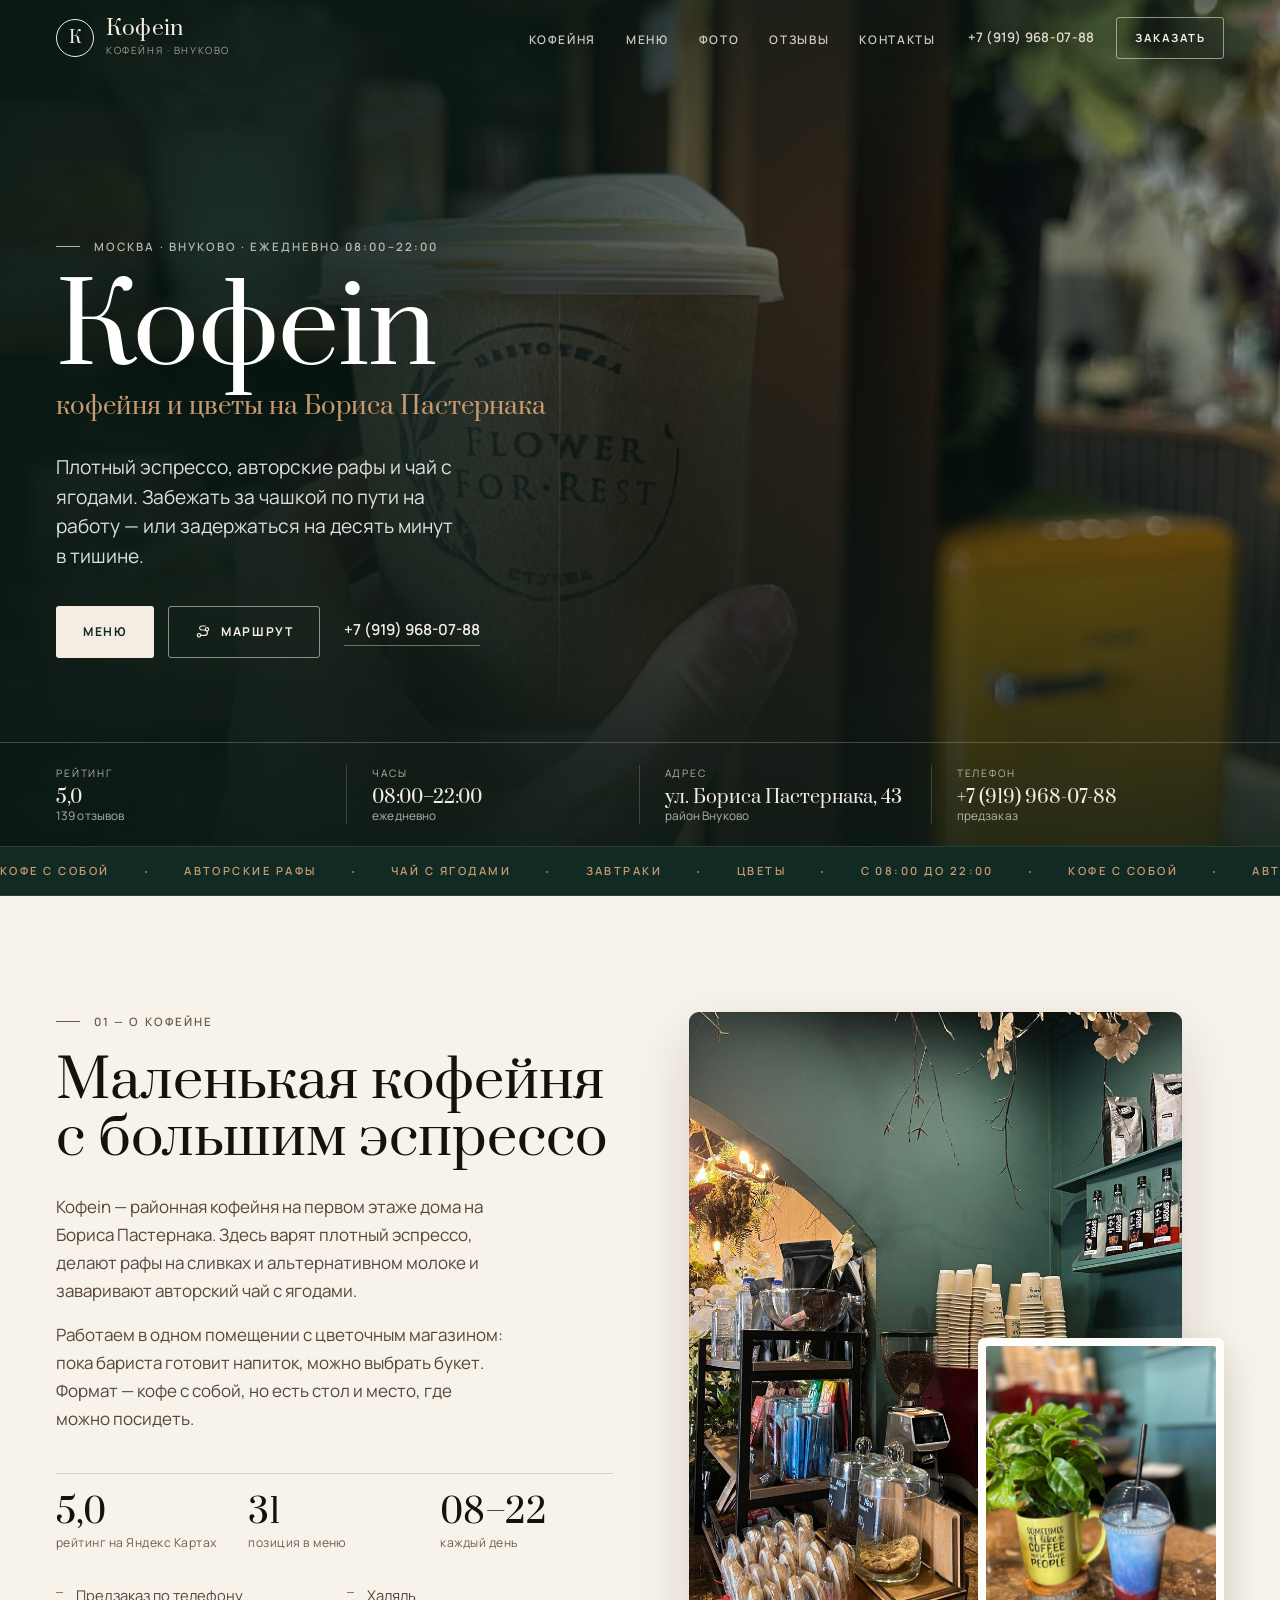
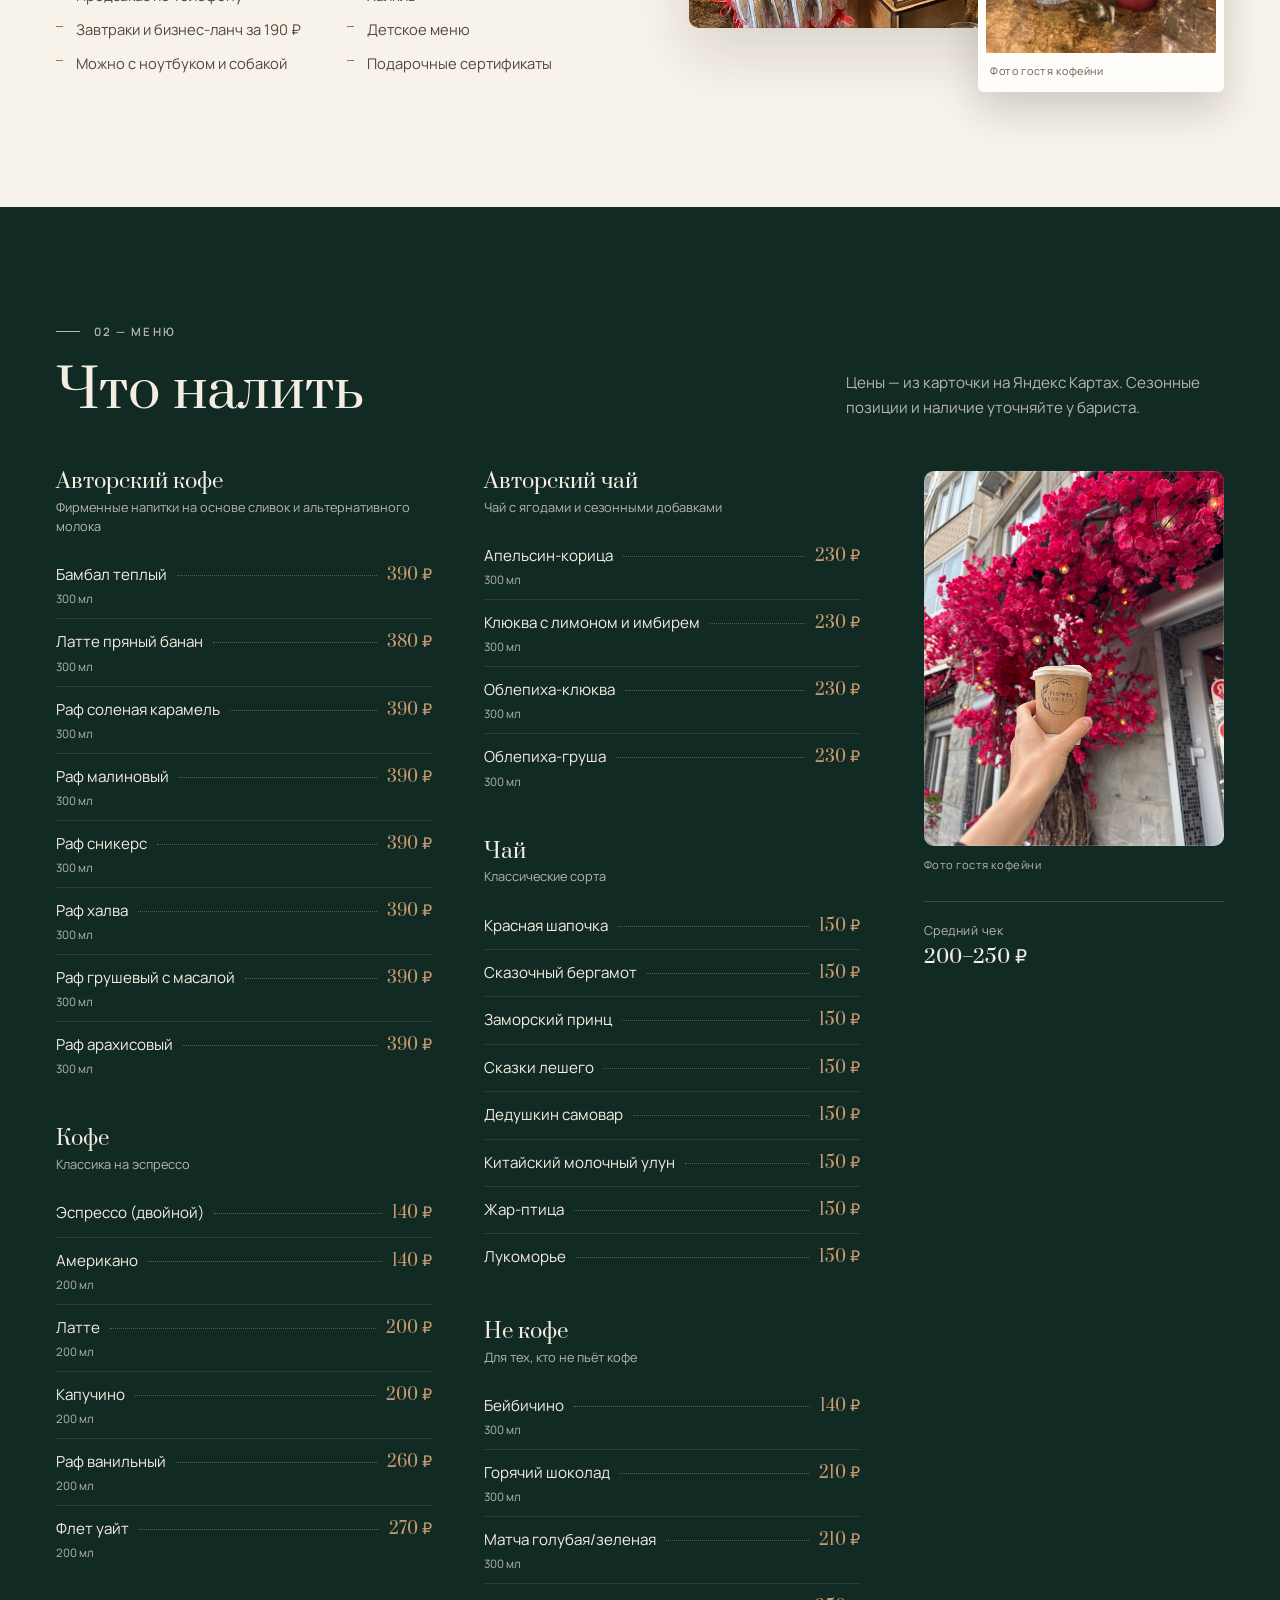
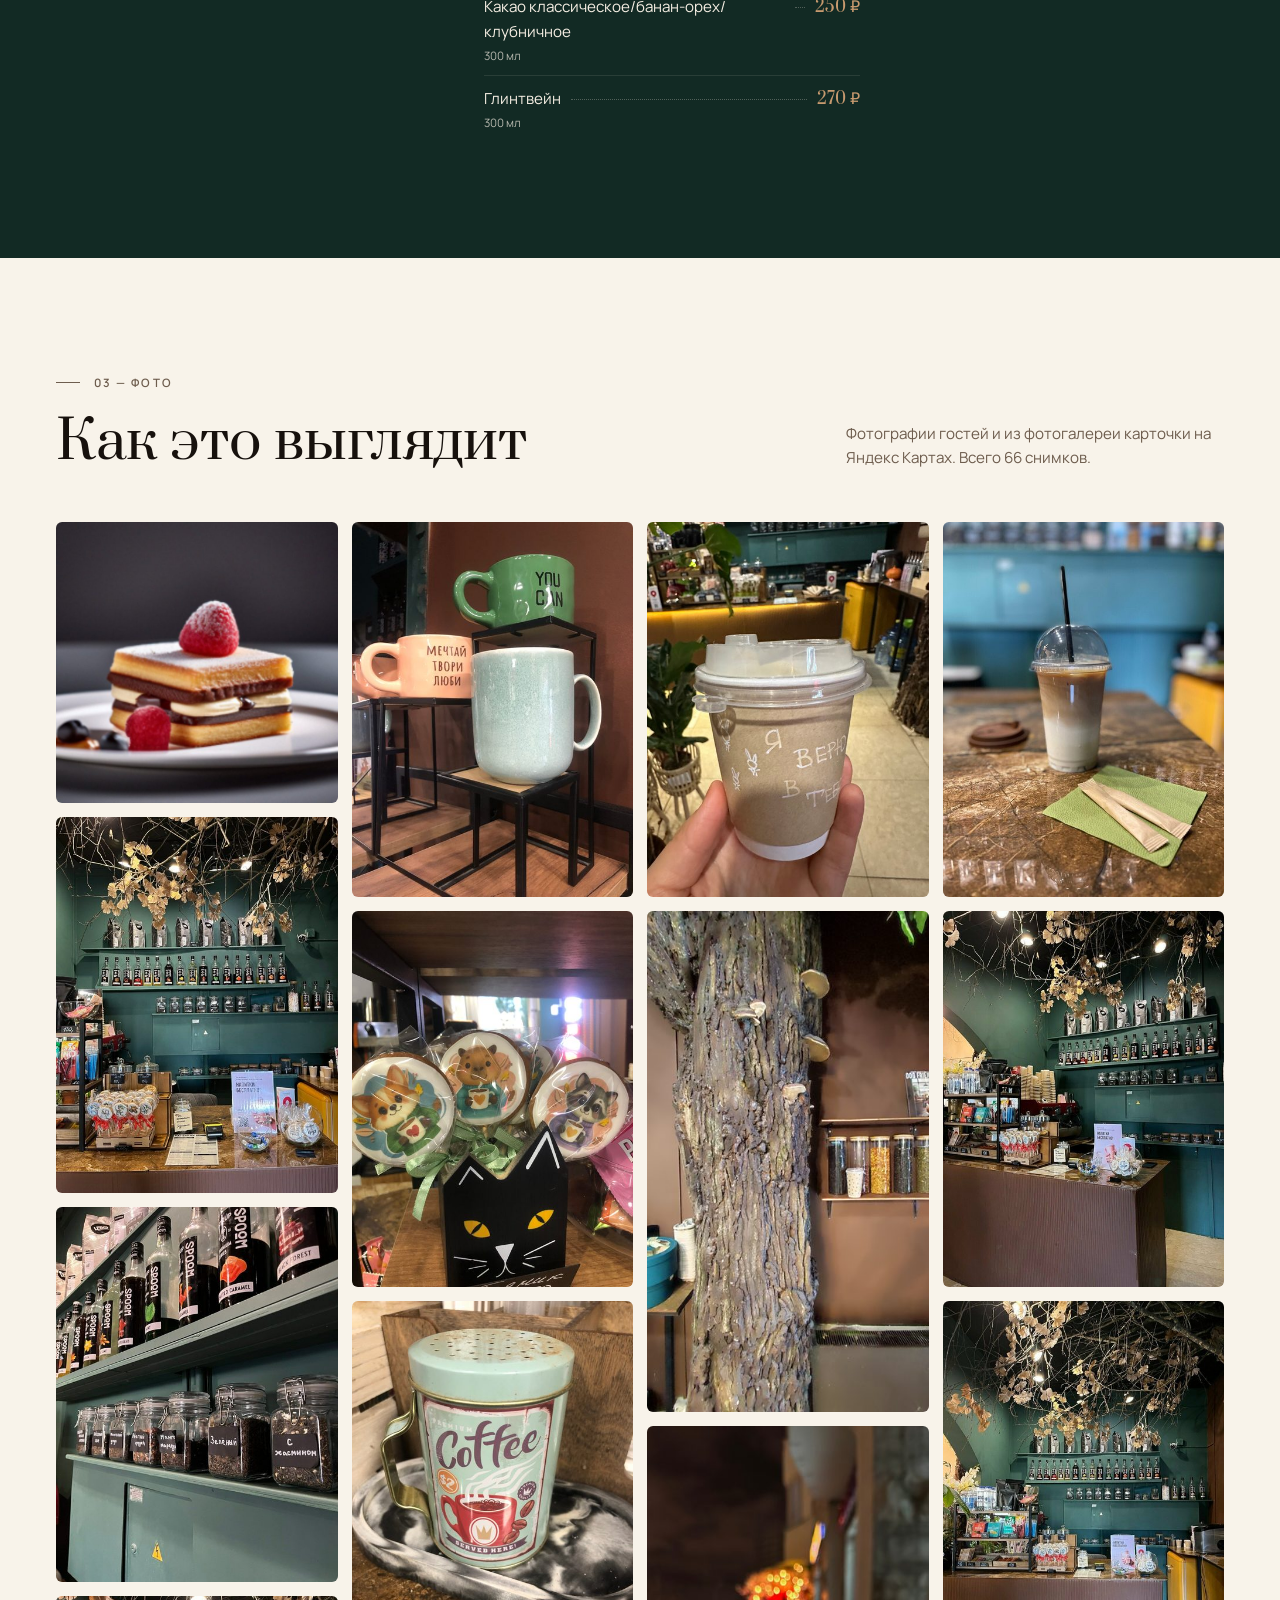
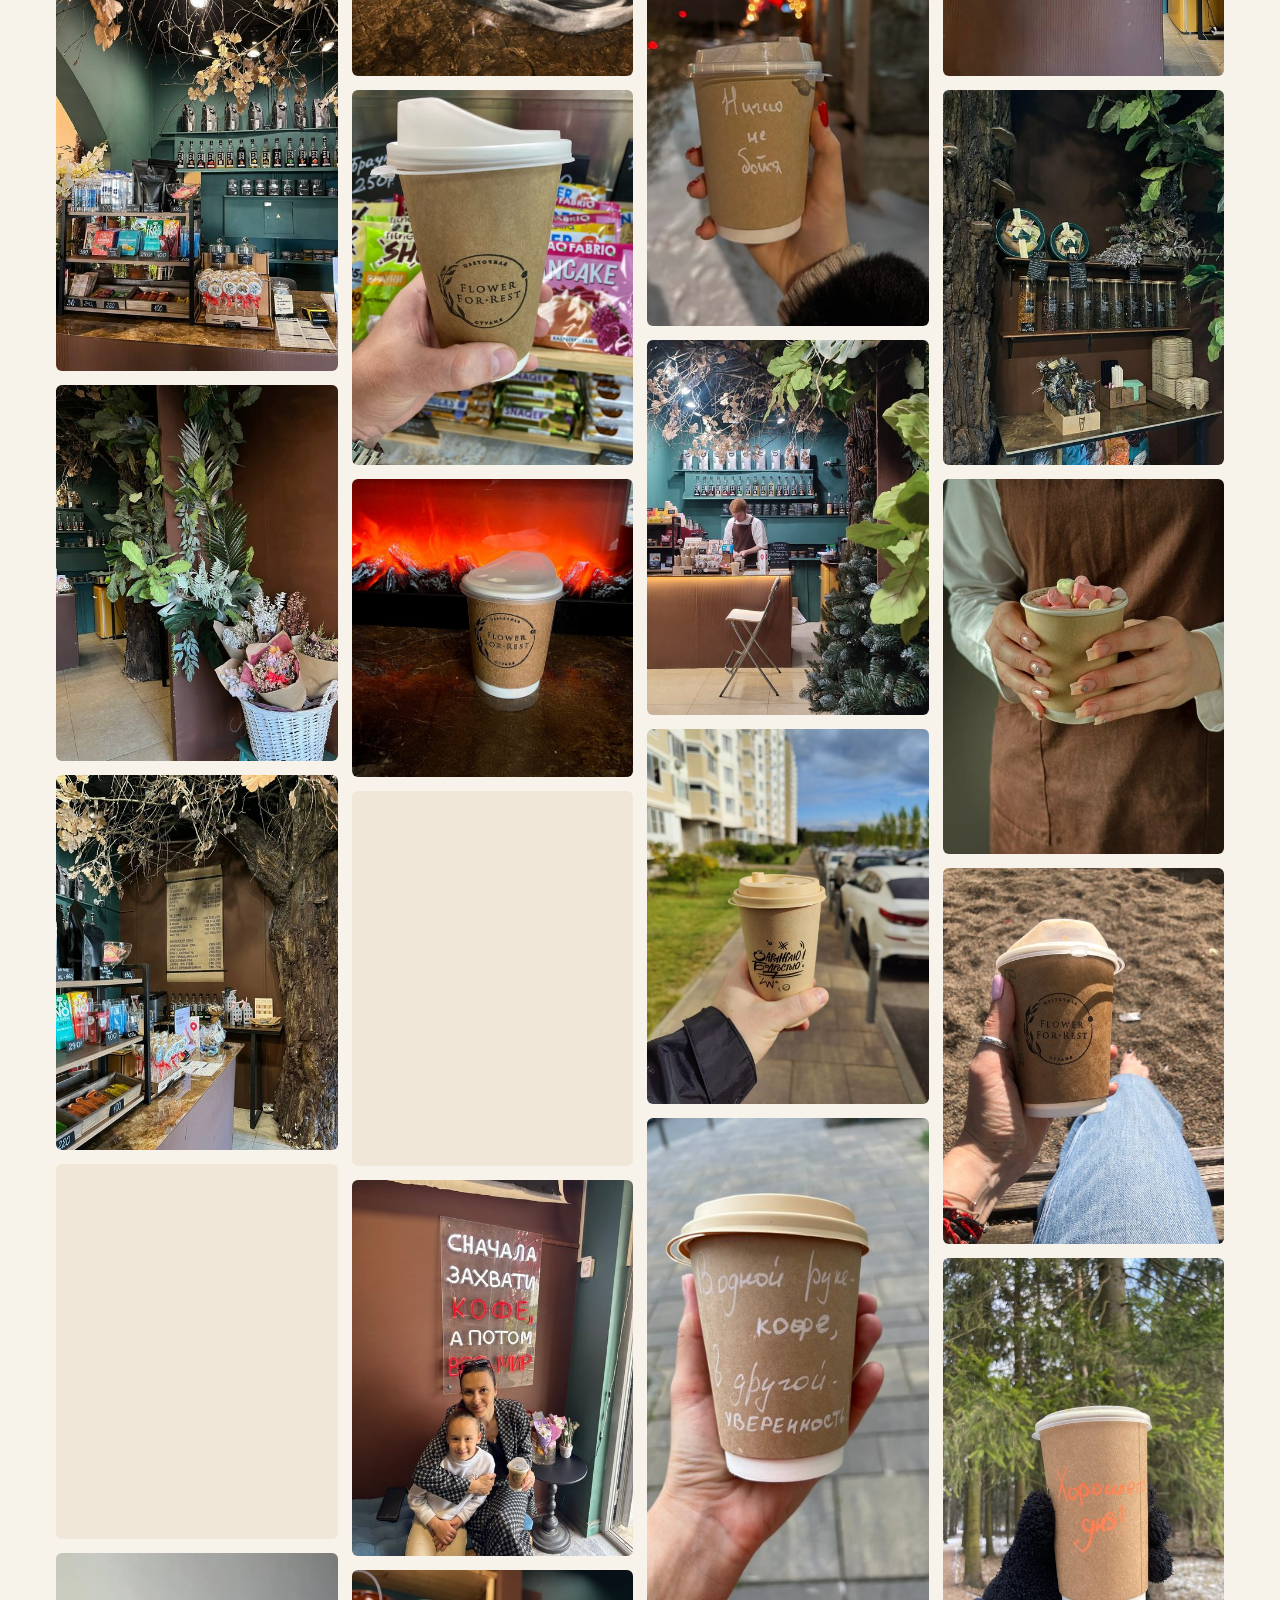
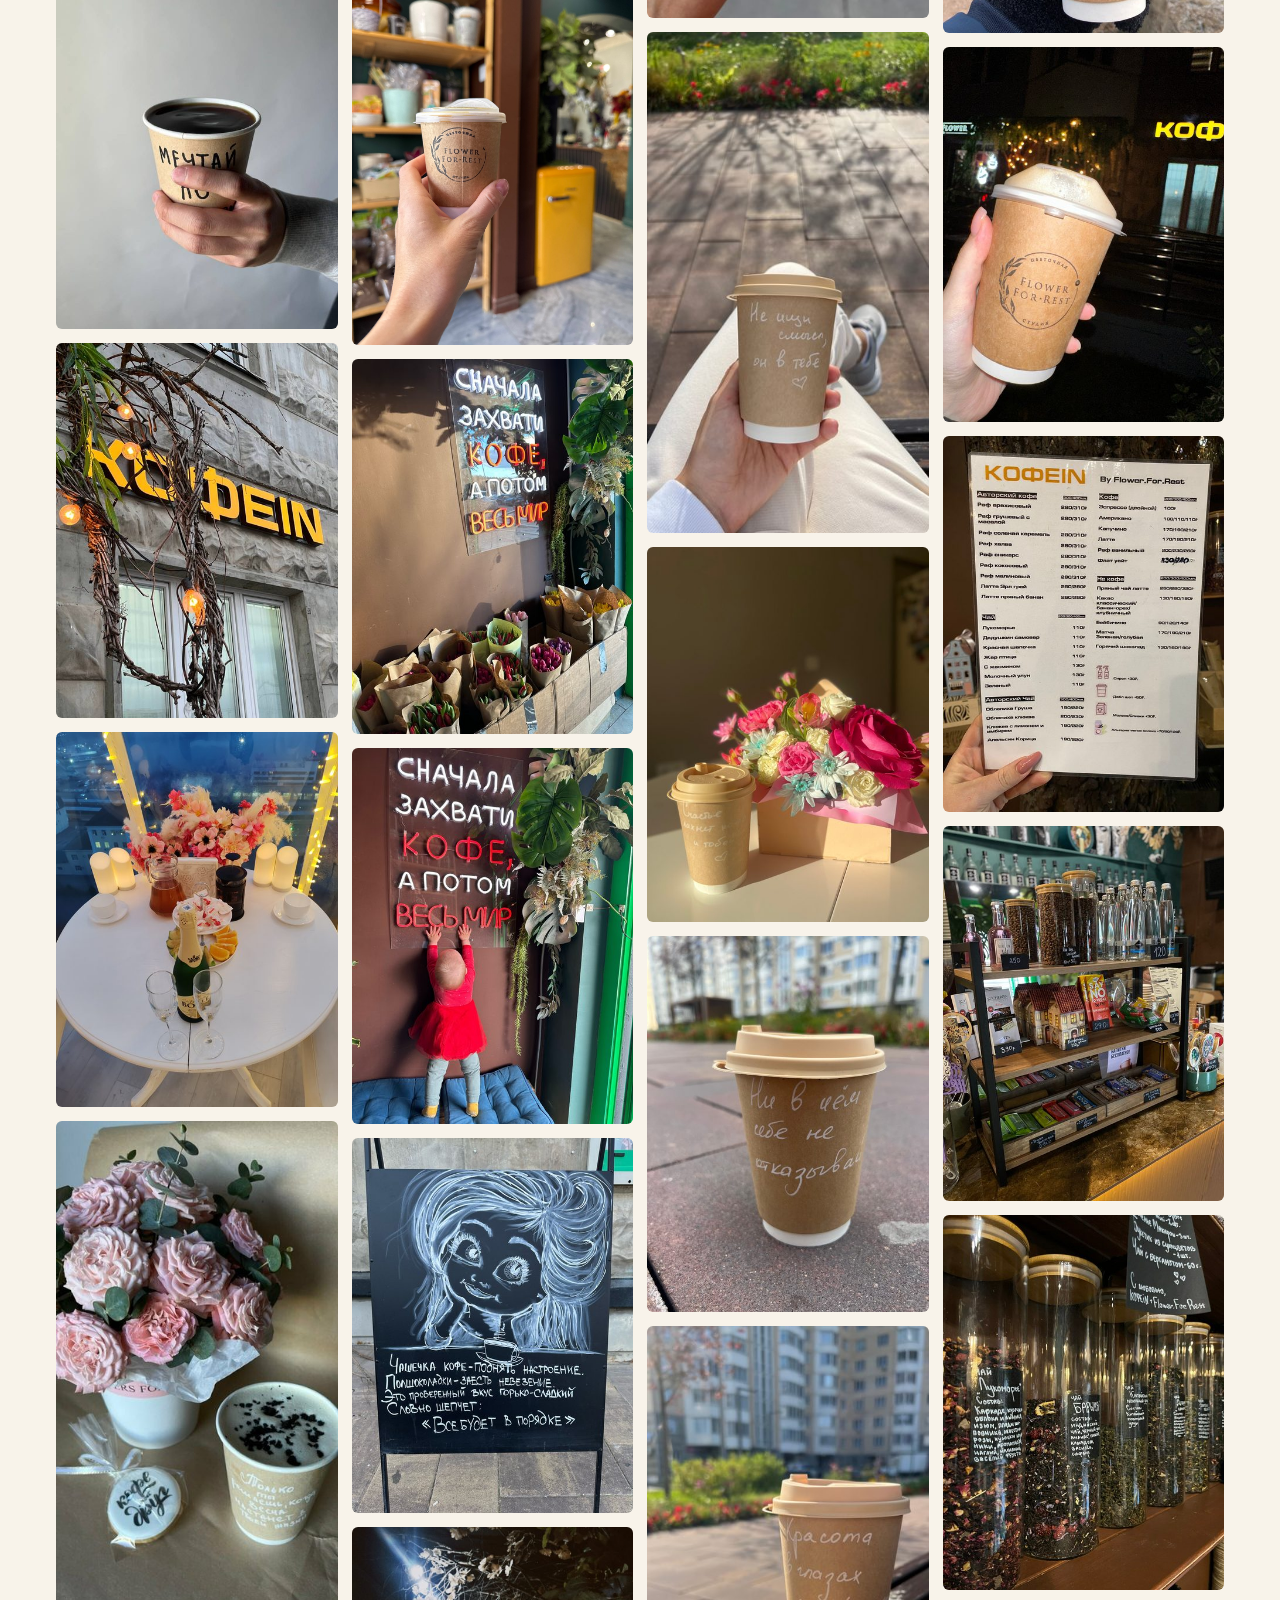
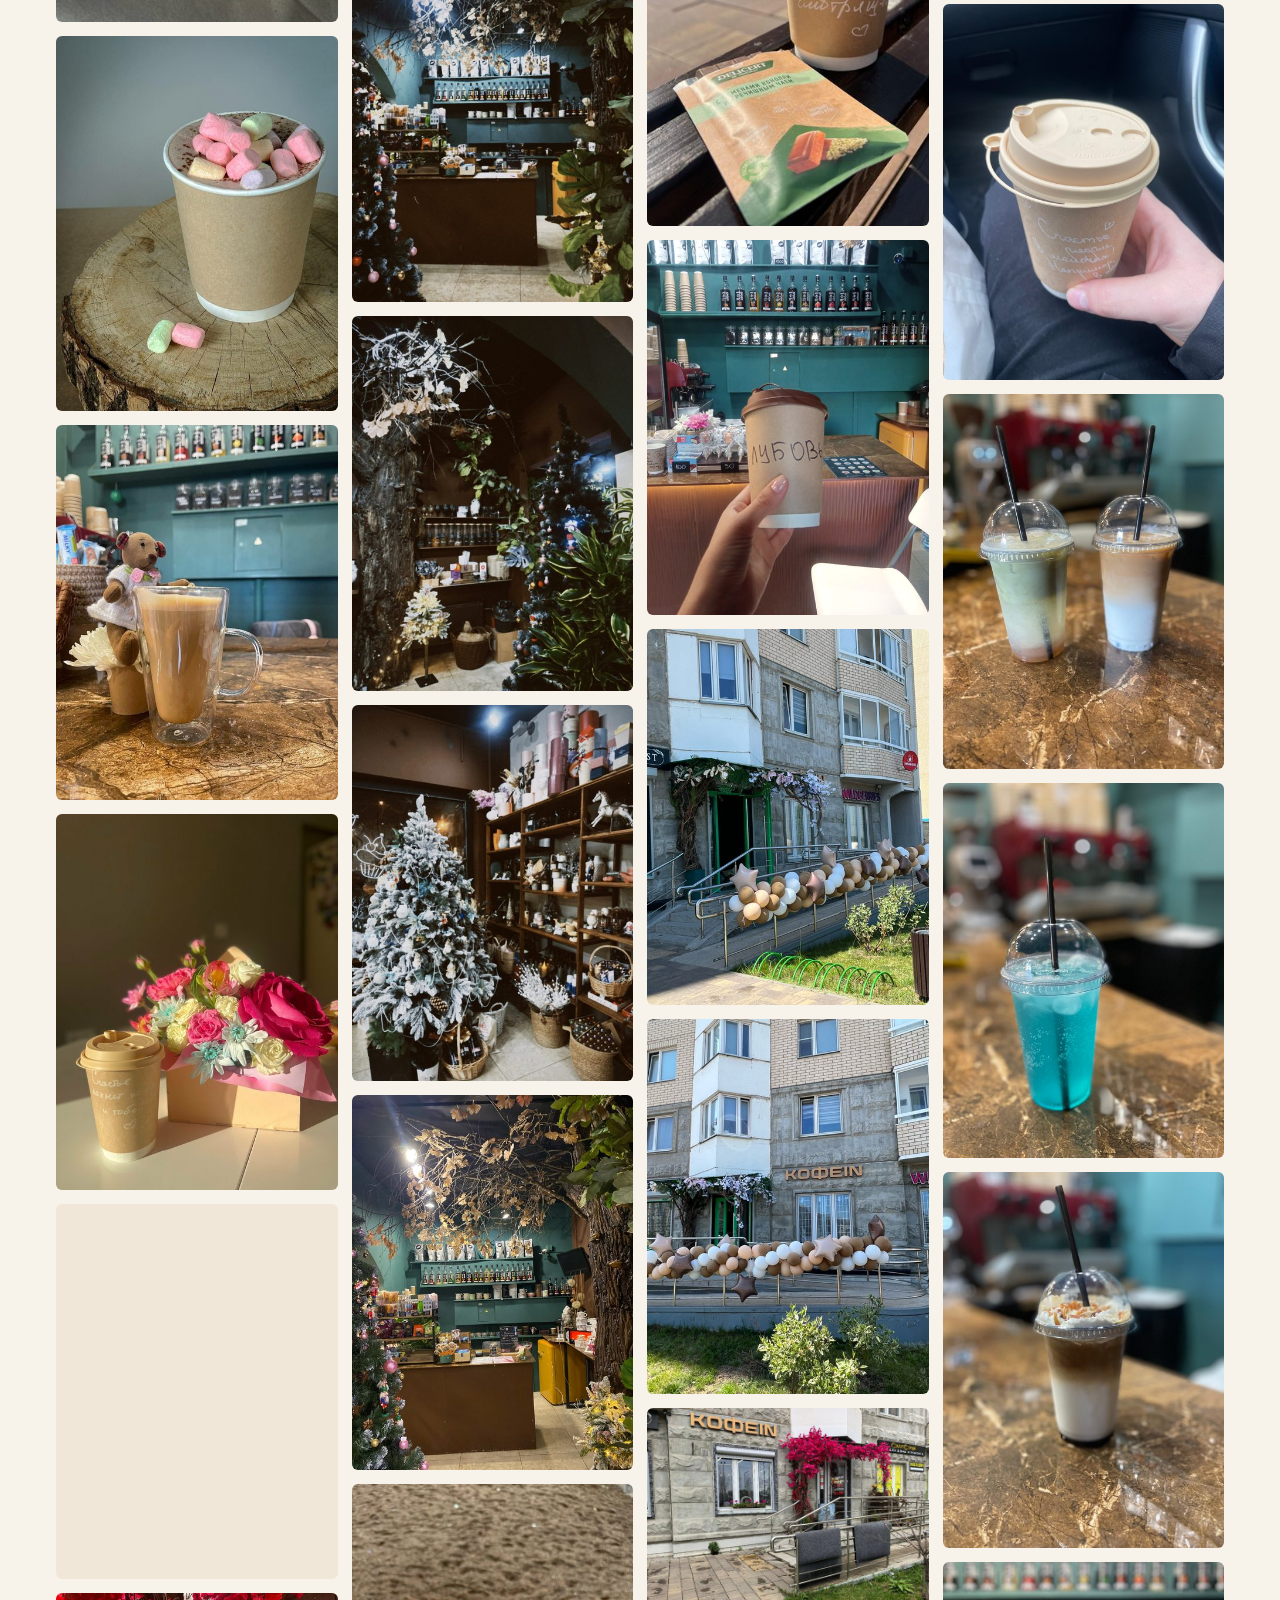
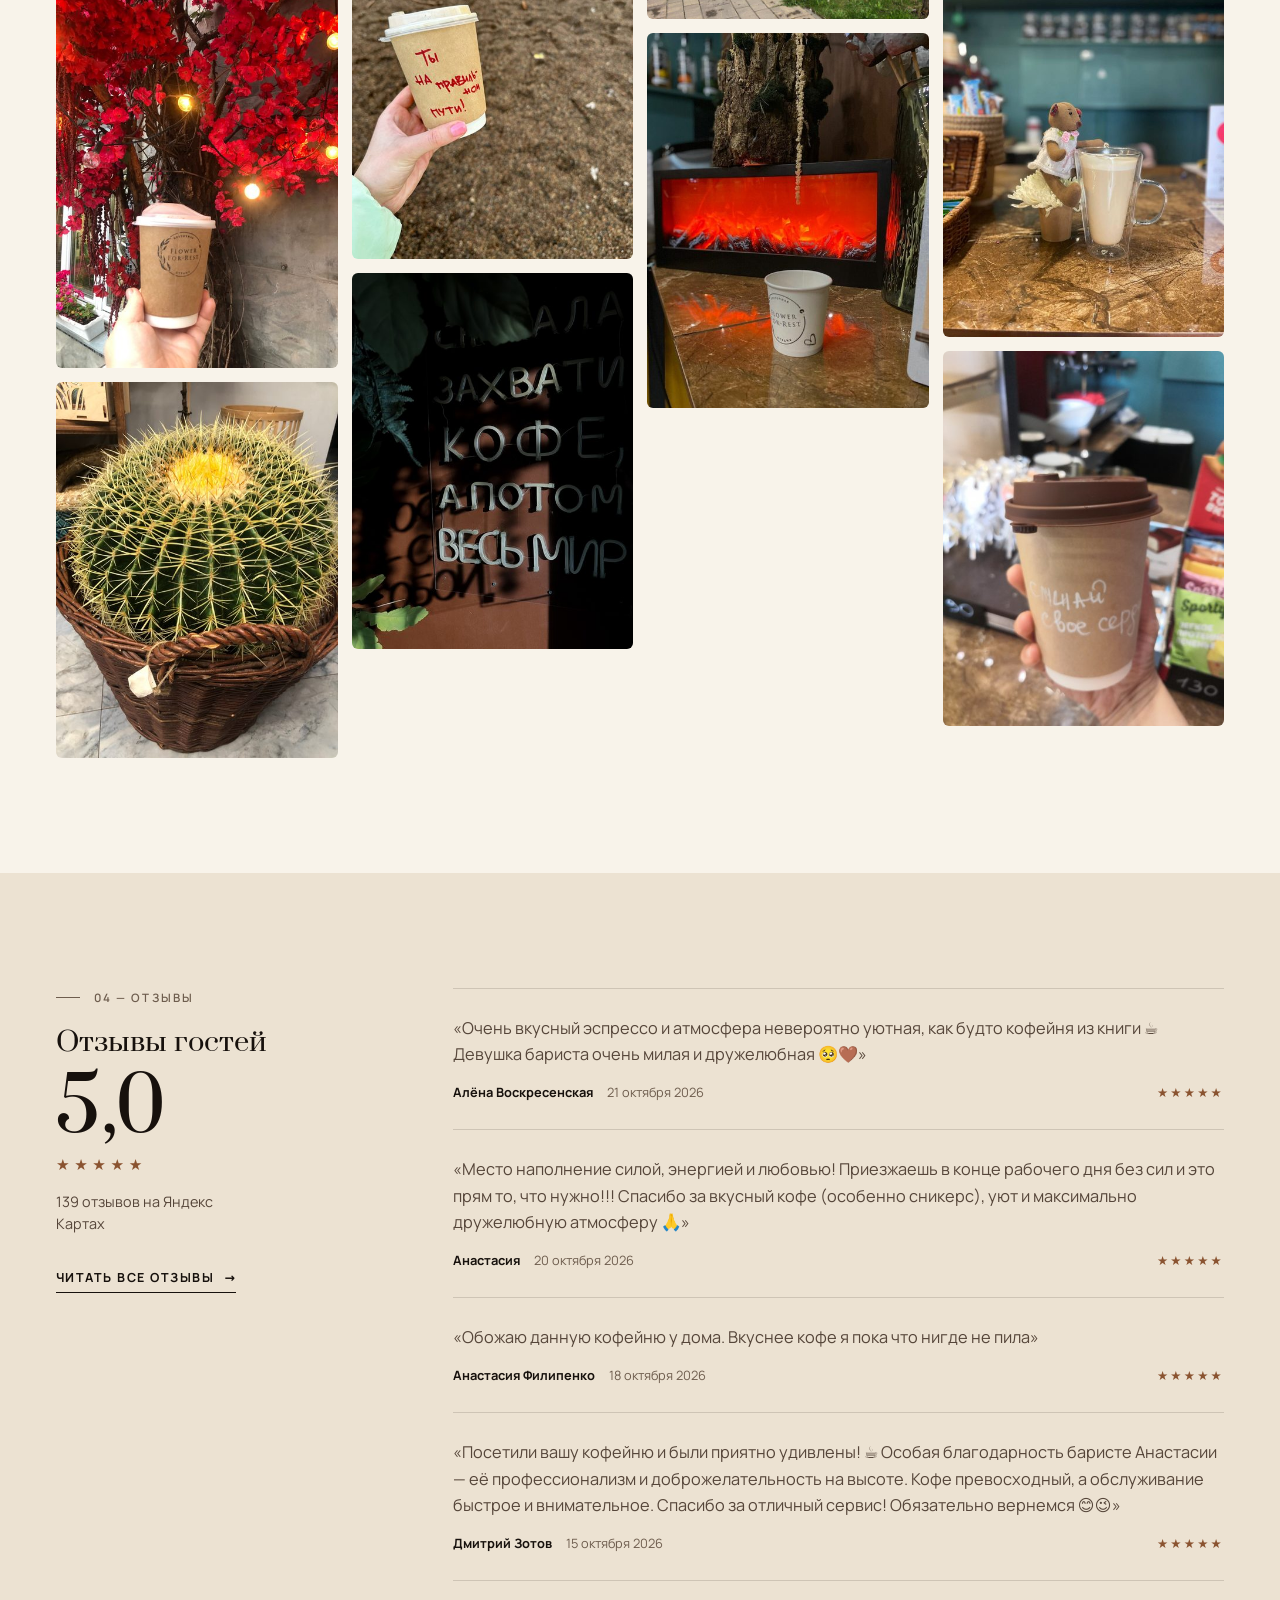
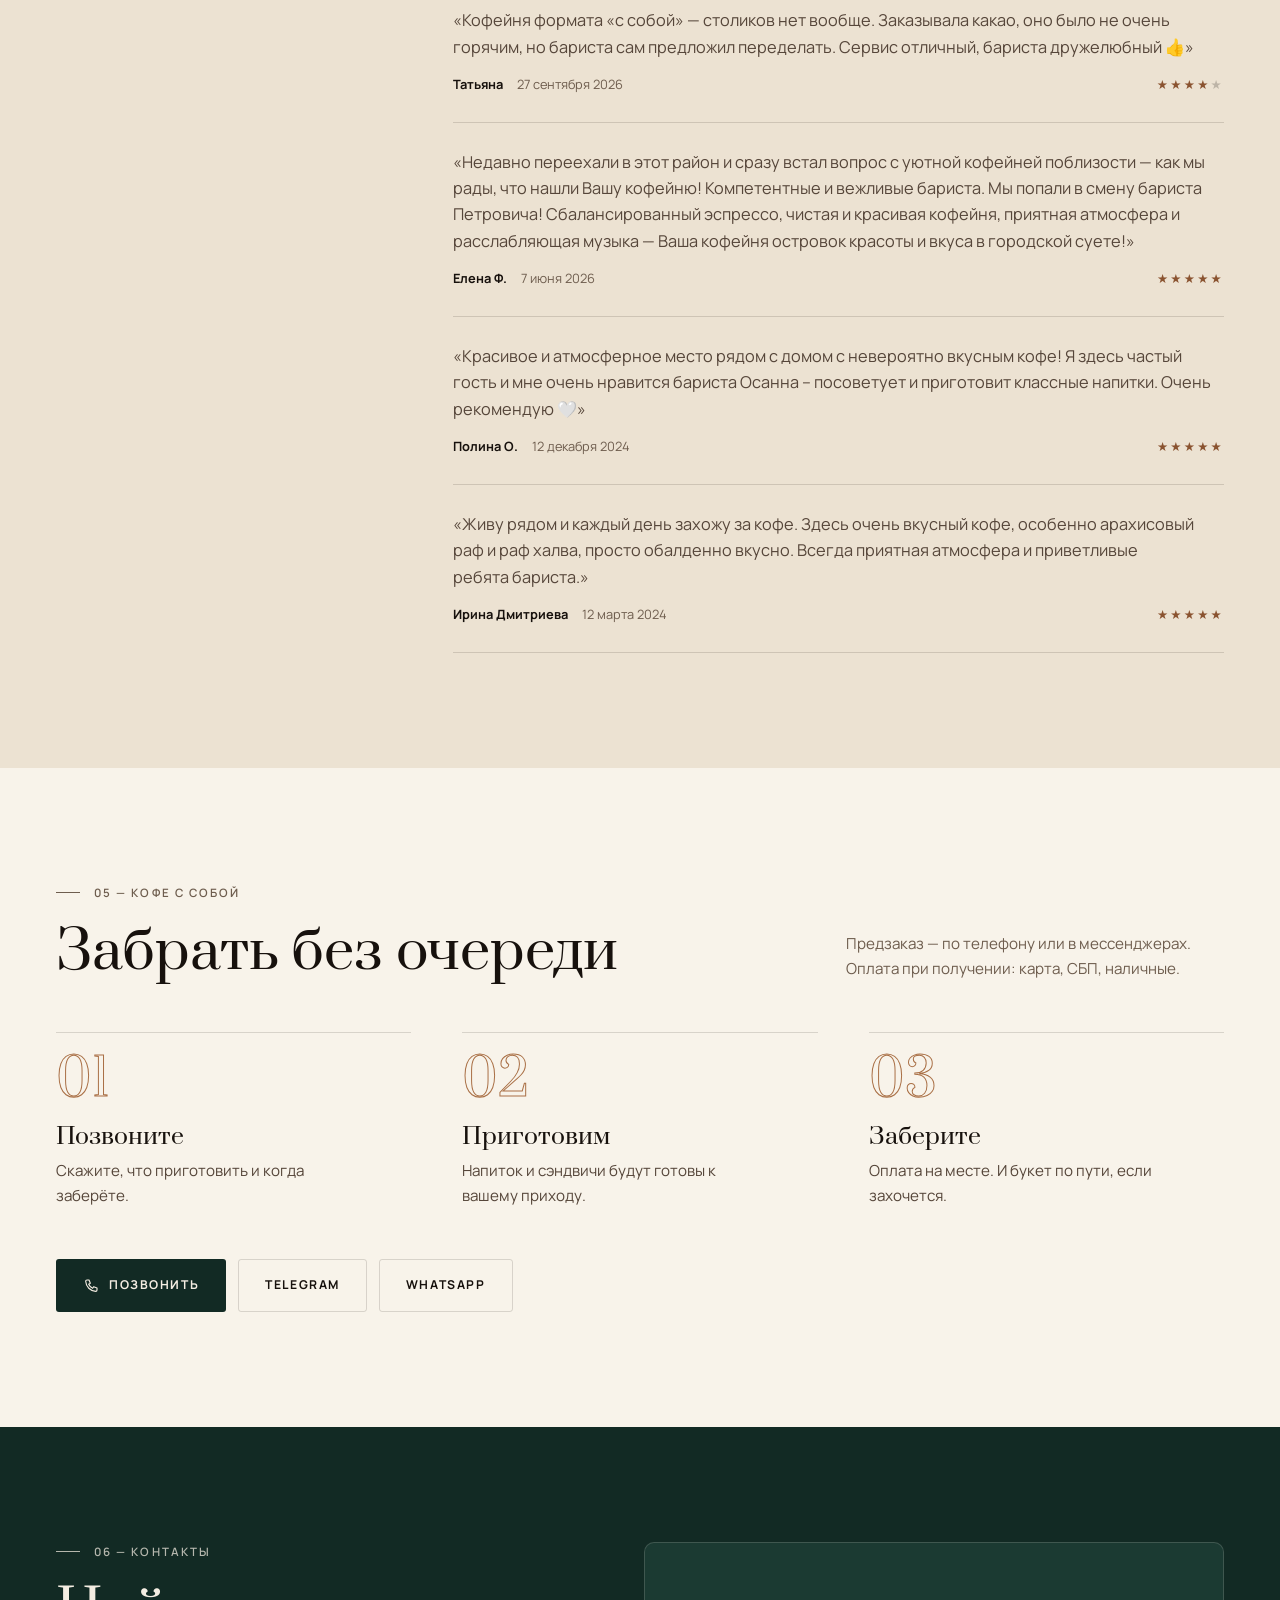
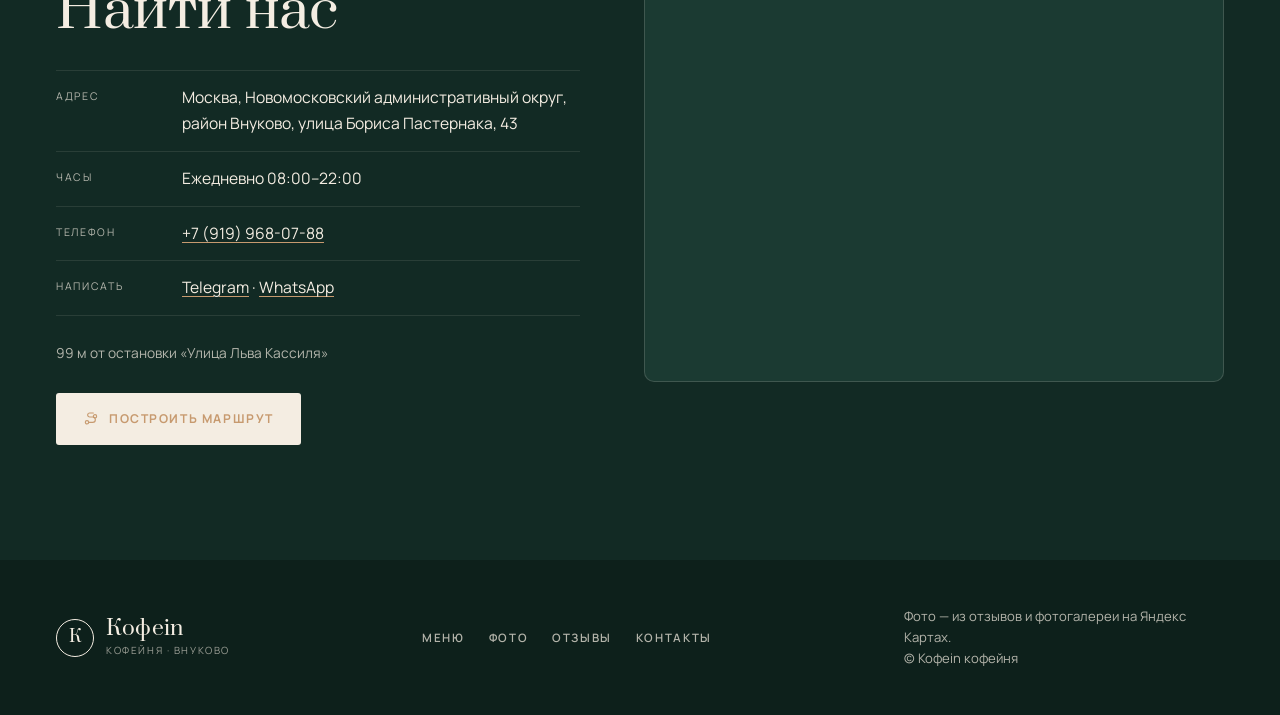
==== commit eb932913: "design: редакционный редизайн лендинга — Prata/Manrope локально, full-bleed герой, меню на тёмном, m" ====
--- a/index.html
+++ b/index.html
@@ -1,336 +1,356 @@
 <!doctype html>
-<html lang="ru">
+<html lang="ru" class="no-js">
 <head>
 <meta charset="utf-8">
 <meta name="viewport" content="width=device-width, initial-scale=1">
-<title>Кофеin кофейня — Районная кофейня у метро Рассказовка: плотный кофе, авторские рафы и чай, выпечка с собой</title>
-<meta name="description" content="Кофеin кофейня: Районная кофейня у метро Рассказовка: плотный кофе, авторские рафы и чай, выпечка с собой. ул. Бориса Пастернака, 43, ежедневно 08:00–22:00, +7 (919) 968-07-88. Средний чек 200–250 ₽.">
-<meta name="theme-color" content="#1e3b33">
+<title>Кофеin кофейня — кофейня и цветы на Бориса Пастернака</title>
+<meta name="description" content="Кофеin кофейня: кофейня и цветы на Бориса Пастернака. ул. Бориса Пастернака, 43, ежедневно 08:00–22:00, +7 (919) 968-07-88. Средний чек 200–250 ₽.">
+<meta name="theme-color" content="#122a24">
 <meta property="og:type" content="website">
-<meta property="og:title" content="Кофеin кофейня — Районная кофейня у метро Рассказовка: плотный кофе, авторские рафы и чай, выпечка с собой">
-<meta property="og:description" content="Кофеin кофейня: Районная кофейня у метро Рассказовка: плотный кофе, авторские рафы и чай, выпечка с собой. ул. Бориса Пастернака, 43, ежедневно 08:00–22:00, +7 (919) 968-07-88. Средний чек 200–250 ₽.">
+<meta property="og:title" content="Кофеin кофейня — кофейня и цветы на Бориса Пастернака">
+<meta property="og:description" content="Кофеin кофейня: кофейня и цветы на Бориса Пастернака. ул. Бориса Пастернака, 43, ежедневно 08:00–22:00, +7 (919) 968-07-88. Средний чек 200–250 ₽.">
 <meta property="og:image" content="assets/img/photos/2a0000019ea1e83fbd3fe032e4c158cc81ca.jpg">
 <link rel="preload" as="image" href="assets/img/photos/2a0000019ea1e83fbd3fe032e4c158cc81ca.jpg">
+<link rel="stylesheet" href="assets/css/fonts.css">
 <link rel="stylesheet" href="assets/css/styles.css">
 <link rel="icon" href="assets/img/favicon.svg" type="image/svg+xml">
+<script>document.documentElement.classList.replace('no-js','js');</script>
 </head>
 <body>
 <a class="skip-link" href="#main">Перейти к содержанию</a>
 
-<header class="site-header">
-  <div class="container site-header__inner">
+<header class="header" data-header>
+  <div class="container header__inner">
     <a class="brand" href="#top">
-      <span class="brand__mark" aria-hidden="true">☕</span>
-      <span>
-        Кофеin
-        <span class="brand__sub">кофейня · район Внуково</span>
+      <span class="brand__mark" aria-hidden="true">К</span>
+      <span class="brand__text">
+        <span class="brand__name">Кофеin</span>
+        <span class="brand__sub">кофейня · Внуково</span>
       </span>
     </a>
 
-    <button class="burger" type="button" aria-expanded="false" aria-controls="nav" aria-label="Открыть меню">
-      <span></span><span></span><span></span>
-    </button>
-
     <nav class="nav" id="nav" aria-label="Основное меню">
       <ul>
+        <li><a href="#about">Кофейня</a></li>
         <li><a href="#menu">Меню</a></li>
-        <li><a href="#features">О кофейне</a></li>
         <li><a href="#gallery">Фото</a></li>
         <li><a href="#reviews">Отзывы</a></li>
         <li><a href="#contacts">Контакты</a></li>
       </ul>
     </nav>
 
-    <a class="header-phone" href="tel:+79199680788"><svg width="18" height="18" viewBox="0 0 24 24" fill="none" stroke="currentColor" stroke-width="1.6" stroke-linecap="round" stroke-linejoin="round" aria-hidden="true"><path d="M6 3h3l2 5-2.5 1.5a12 12 0 0 0 6 6L16 13l5 2v3a2 2 0 0 1-2 2A16 16 0 0 1 4 5a2 2 0 0 1 2-2Z"/></svg><span>+7 (919) 968-07-88</span></a>
+    <div class="header__actions">
+      <a class="header__phone" href="tel:+79199680788">+7 (919) 968-07-88</a>
+      <a class="btn btn--small btn--outline" href="#order">Заказать</a>
+    </div>
+
+    <a class="header__call" href="tel:+79199680788" aria-label="Позвонить: +7 (919) 968-07-88"><svg width="16" height="16" viewBox="0 0 24 24" fill="none" stroke="currentColor" stroke-width="1.7" stroke-linecap="round" stroke-linejoin="round" aria-hidden="true"><path d="M6 3h3l2 5-2.5 1.5a12 12 0 0 0 6 6L16 13l5 2v3a2 2 0 0 1-2 2A16 16 0 0 1 4 5a2 2 0 0 1 2-2Z"/></svg></a>
+
+    <button class="burger" type="button" aria-expanded="false" aria-controls="nav" aria-label="Открыть меню">
+      <span></span><span></span>
+    </button>
   </div>
 </header>
 
 <main id="main">
-  <!-- Герой -->
+  <!-- Первый экран -->
   <section class="hero" id="top">
-    <div class="container hero__grid">
-      <div>
-        <p class="eyebrow">Кофейня · район Внуково, Москва</p>
-        <h1>Кофеin <em>кофейня</em></h1>
-        <p class="lead">Районная кофейня у метро Рассказовка: плотный кофе, авторские рафы и чай, выпечка с собой</p>
-
-        <div class="hero__actions">
-          <a class="btn btn--primary" href="https://yandex.ru/maps?rtext=~55.638125,37.307011&amp;ruri=~ymapsbm1%3A%2F%2Forg%3Foid%3D179781002203&amp;mode=route" target="_blank" rel="noopener"><svg width="18" height="18" viewBox="0 0 24 24" fill="none" stroke="currentColor" stroke-width="1.6" stroke-linecap="round" stroke-linejoin="round" aria-hidden="true"><circle cx="6" cy="17" r="2.5"/><circle cx="18" cy="8" r="2.5"/><path d="M8.5 17h6a4 4 0 0 0 0-8H10a3 3 0 0 1 0-6h5.5"/></svg>Построить маршрут</a>
-          <a class="btn btn--ghost" href="tel:+79199680788"><svg width="18" height="18" viewBox="0 0 24 24" fill="none" stroke="currentColor" stroke-width="1.6" stroke-linecap="round" stroke-linejoin="round" aria-hidden="true"><path d="M6 3h3l2 5-2.5 1.5a12 12 0 0 0 6 6L16 13l5 2v3a2 2 0 0 1-2 2A16 16 0 0 1 4 5a2 2 0 0 1 2-2Z"/></svg>Позвонить</a>
-          <a class="btn btn--ghost" href="#menu">Смотреть меню</a>
-        </div>
-
-        <p class="rating">
-          <span class="stars" aria-hidden="true">★★★★★</span>
-          <strong>5.0</strong>
-          <span>· 139 отзывов на Яндекс Картах</span>
-        </p>
-
-        <div class="hero__facts">
-          <span><svg width="18" height="18" viewBox="0 0 24 24" fill="none" stroke="currentColor" stroke-width="1.6" stroke-linecap="round" stroke-linejoin="round" aria-hidden="true"><circle cx="12" cy="12" r="9"/><path d="M12 7v5.5l3.5 2"/></svg>Ежедневно 08:00–22:00</span>
-          <span><svg width="18" height="18" viewBox="0 0 24 24" fill="none" stroke="currentColor" stroke-width="1.6" stroke-linecap="round" stroke-linejoin="round" aria-hidden="true"><path d="M12 21s7-6.2 7-11a7 7 0 1 0-14 0c0 4.8 7 11 7 11Z"/><circle cx="12" cy="10" r="2.5"/></svg>ул. Бориса Пастернака, 43</span>
-          <span><svg width="18" height="18" viewBox="0 0 24 24" fill="none" stroke="currentColor" stroke-width="1.6" stroke-linecap="round" stroke-linejoin="round" aria-hidden="true"><path d="M6 3h3l2 5-2.5 1.5a12 12 0 0 0 6 6L16 13l5 2v3a2 2 0 0 1-2 2A16 16 0 0 1 4 5a2 2 0 0 1 2-2Z"/></svg>+7 (919) 968-07-88</span>
-        </div>
-      </div>
-
-      <div class="hero__media">
-        <div class="hero__photo">
-          <img src="assets/img/photos/2a0000019ea1e83fbd3fe032e4c158cc81ca.jpg" alt="Фото из отзыва Елена Ф., 2026-06-07" width="1050" height="1400" fetchpriority="high">
-        </div>
-        <p class="hero__credit">Фото из отзыва на Яндекс Картах</p>
-        <div class="hero__badge">
-          <span class="feature__icon" aria-hidden="true"><svg width="22" height="22" viewBox="0 0 24 24" fill="none" stroke="currentColor" stroke-width="1.6" stroke-linecap="round" stroke-linejoin="round" aria-hidden="true"><circle cx="12" cy="9" r="5"/><path d="M8.5 13 7 21l5-3 5 3-1.5-8"/></svg></span>
-          <span>
-            <strong>Хорошее место 2026</strong>
-            <span>Награда Яндекс Карт</span>
-          </span>
-        </div>
-      </div>
-    </div>
-  </section>
-
-  <!-- Преимущества -->
-  <section class="section section--tight" id="features">
+    <div class="hero__media">
+      <img src="assets/img/photos/2a0000019ea1e83fbd3fe032e4c158cc81ca.jpg" alt="Фото из отзыва Елена Ф., 2026-06-07" width="1050" height="1400" fetchpriority="high">
+    </div>
+    <div class="hero__scrim" aria-hidden="true"></div>
+
+    <div class="container hero__content">
+      <p class="label label--light">Москва · Внуково · ежедневно 08:00–22:00</p>
+      <h1 class="hero__title">Кофеin</h1>
+      <p class="hero__subtitle">кофейня и цветы на Бориса Пастернака</p>
+      <p class="hero__lead">Плотный эспрессо, авторские рафы и чай с ягодами. Забежать за чашкой по пути на работу — или задержаться на десять минут в тишине.</p>
+      <div class="hero__actions">
+        <a class="btn btn--solid-light" href="#menu">Меню</a>
+        <a class="btn btn--ghost-light" href="https://yandex.ru/maps?rtext=~55.638125,37.307011&amp;ruri=~ymapsbm1%3A%2F%2Forg%3Foid%3D179781002203&amp;mode=route" target="_blank" rel="noopener"><svg width="16" height="16" viewBox="0 0 24 24" fill="none" stroke="currentColor" stroke-width="1.7" stroke-linecap="round" stroke-linejoin="round" aria-hidden="true"><circle cx="6" cy="17" r="2.5"/><circle cx="18" cy="8" r="2.5"/><path d="M8.5 17h6a4 4 0 0 0 0-8H10a3 3 0 0 1 0-6h5.5"/></svg>Маршрут</a>
+        <a class="hero__phone" href="tel:+79199680788">+7 (919) 968-07-88</a>
+      </div>
+    </div>
+
+    <div class="hero__facts-wrap">
+      <div class="container hero__facts">
+        <div class="fact">
+          <span class="fact__label">Рейтинг</span>
+          <span class="fact__value">5,0<span class="fact__note">139 отзывов</span></span>
+        </div>
+        <div class="fact">
+          <span class="fact__label">Часы</span>
+          <span class="fact__value">08:00–22:00<span class="fact__note">ежедневно</span></span>
+        </div>
+        <div class="fact">
+          <span class="fact__label">Адрес</span>
+          <span class="fact__value">ул. Бориса Пастернака, 43<span class="fact__note">район Внуково</span></span>
+        </div>
+        <div class="fact fact--last">
+          <span class="fact__label">Телефон</span>
+          <a class="fact__value" href="tel:+79199680788">+7 (919) 968-07-88<span class="fact__note">предзаказ</span></a>
+        </div>
+      </div>
+    </div>
+  </section>
+
+  <!-- Бегущая строка -->
+  <div class="marquee" aria-hidden="true">
+    <div class="marquee__track"><span class="marquee__item">кофе с собой</span><span class="marquee__item">авторские рафы</span><span class="marquee__item">чай с ягодами</span><span class="marquee__item">завтраки</span><span class="marquee__item">цветы</span><span class="marquee__item">с 08:00 до 22:00</span><span class="marquee__item">кофе с собой</span><span class="marquee__item">авторские рафы</span><span class="marquee__item">чай с ягодами</span><span class="marquee__item">завтраки</span><span class="marquee__item">цветы</span><span class="marquee__item">с 08:00 до 22:00</span></div>
+  </div>
+
+  <!-- О кофейне -->
+  <section class="section intro" id="about">
+    <div class="container intro__grid">
+      <div class="intro__text reveal">
+        <p class="label">01 — о кофейне</p>
+        <h2 class="h2">Маленькая кофейня с большим эспрессо</h2>
+        <div class="prose">
+          <p>Кофеin — районная кофейня на первом этаже дома на Бориса Пастернака. Здесь варят плотный эспрессо, делают рафы на сливках и альтернативном молоке и заваривают авторский чай с ягодами.</p><p>Работаем в одном помещении с цветочным магазином: пока бариста готовит напиток, можно выбрать букет. Формат — кофе с собой, но есть стол и место, где можно посидеть.</p>
+        </div>
+        <ul class="facts-row">
+          <li><strong>5,0</strong><span>рейтинг на Яндекс Картах</span></li><li><strong>31</strong><span>позиция в меню</span></li><li><strong>08–22</strong><span>каждый день</span></li>
+        </ul>
+        <ul class="plus-list">
+          <li>Предзаказ по телефону</li><li>Халяль</li><li>Завтраки и бизнес-ланч за 190 ₽</li><li>Детское меню</li><li>Можно с ноутбуком и собакой</li><li>Подарочные сертификаты</li>
+        </ul>
+      </div>
+
+      <div class="intro__media reveal">
+        <figure class="intro__photo intro__photo--main">
+          <img src="assets/img/photos/2a0000018ebee55342545ed7a5677fe4d8fb.jpg" alt="Фото кофейни — фотогалерея карточки на Яндекс Картах" width="960" height="1280" loading="lazy">
+        </figure>
+        <figure class="intro__photo intro__photo--small">
+          <img src="assets/img/photos/2a0000019baefaf5716e28d3223b6c1642ac.jpg" alt="Фото кофейни — фотогалерея карточки на Яндекс Картах" width="960" height="1280" loading="lazy">
+          <figcaption>Фото гостя кофейни</figcaption>
+        </figure>
+      </div>
+    </div>
+  </section>
+
+  <!-- Меню -->
+  <section class="section section--dark" id="menu">
     <div class="container">
-      <div class="section-head">
-        <div>
-          <h2>Почему к нам заходят</h2>
-        </div>
-        <p>Районная кофейня у метро: плотный кофе, быстрый сервис и уютное место, где можно задержаться.</p>
-      </div>
-      <ul class="features">
-        <li class="feature"><span class="feature__icon" aria-hidden="true"><svg width="22" height="22" viewBox="0 0 24 24" fill="none" stroke="currentColor" stroke-width="1.6" stroke-linecap="round" stroke-linejoin="round" aria-hidden="true"><path d="M4 8h13v5a5 5 0 0 1-5 5H9a5 5 0 0 1-5-5V8Z"/><path d="M17 9h1.5a2.5 2.5 0 0 1 0 5H17"/><path d="M7 3v2.5M11 3v2.5M15 3v2.5"/></svg></span><h3>Кофе с собой</h3><p>Заказ по телефону — забираете горячим, без ожидания в очереди.</p></li>
-        <li class="feature"><span class="feature__icon" aria-hidden="true"><svg width="22" height="22" viewBox="0 0 24 24" fill="none" stroke="currentColor" stroke-width="1.6" stroke-linecap="round" stroke-linejoin="round" aria-hidden="true"><path d="M20 4c-9 0-15 4-15 11 0 3 2 5 5 5 7 0 10-7 10-16Z"/><path d="M5 20c3-5 7-8 12-10"/></svg></span><h3>Халяль</h3><p>Кофейня работает в халяльном формате.</p></li>
-        <li class="feature"><span class="feature__icon" aria-hidden="true"><svg width="22" height="22" viewBox="0 0 24 24" fill="none" stroke="currentColor" stroke-width="1.6" stroke-linecap="round" stroke-linejoin="round" aria-hidden="true"><path d="M12 8a3 3 0 1 1 0 6 3 3 0 0 1 0-6Z"/><path d="M12 3c1.6 2 1.6 3.5 0 5M12 21c-1.6-2-1.6-3.5 0-5M3 12c2-1.6 3.5-1.6 5 0M21 12c-2 1.6-3.5 1.6-5 0"/></svg></span><h3>И цветочный магазин</h3><p>В одном месте с кофе — букеты и цветы для дома.</p></li>
-        <li class="feature"><span class="feature__icon" aria-hidden="true"><svg width="22" height="22" viewBox="0 0 24 24" fill="none" stroke="currentColor" stroke-width="1.6" stroke-linecap="round" stroke-linejoin="round" aria-hidden="true"><path d="M6 3v7a2 2 0 0 0 4 0V3M8 10v11"/><path d="M16 3c2 0 3 2 3 5s-1 4-3 4v9"/></svg></span><h3>Завтраки и бизнес-ланч</h3><p>Бизнес-ланч за 190 ₽, есть сэндвичи и горячие блюда.</p></li>
-        <li class="feature"><span class="feature__icon" aria-hidden="true"><svg width="22" height="22" viewBox="0 0 24 24" fill="none" stroke="currentColor" stroke-width="1.6" stroke-linecap="round" stroke-linejoin="round" aria-hidden="true"><circle cx="12" cy="12" r="9"/><path d="M9 10h.01M15 10h.01M8.5 14.5a4.5 4.5 0 0 0 7 0"/></svg></span><h3>Детское меню</h3><p>Отдельное меню для маленьких гостей.</p></li>
-        <li class="feature"><span class="feature__icon" aria-hidden="true"><svg width="22" height="22" viewBox="0 0 24 24" fill="none" stroke="currentColor" stroke-width="1.6" stroke-linecap="round" stroke-linejoin="round" aria-hidden="true"><path d="M3 11h18v9H3zM12 11v9"/><path d="M8 7a2 2 0 0 1 4 0 2 2 0 0 1 4 0c0 2-4 4-4 4S8 9 8 7Z"/></svg></span><h3>Подарочный сертификат</h3><p>Сертификаты и предзаказ онлайн.</p></li>
-        <li class="feature"><span class="feature__icon" aria-hidden="true"><svg width="22" height="22" viewBox="0 0 24 24" fill="none" stroke="currentColor" stroke-width="1.6" stroke-linecap="round" stroke-linejoin="round" aria-hidden="true"><path d="M2 8.5a16 16 0 0 1 20 0M5 12.5a11 11 0 0 1 14 0M8.5 16a6 6 0 0 1 7 0"/><path d="M12 19.5h.01"/></svg></span><h3>Можно с ноутбуком</h3><p>Wi-Fi, розетки и тихая музыка — удобно работать.</p></li>
-        <li class="feature"><span class="feature__icon" aria-hidden="true"><svg width="22" height="22" viewBox="0 0 24 24" fill="none" stroke="currentColor" stroke-width="1.6" stroke-linecap="round" stroke-linejoin="round" aria-hidden="true"><rect x="2" y="6" width="20" height="12" rx="2"/><path d="M2 10.5h20"/></svg></span><h3>Оплата картой и СБП</h3><p>Наличные, карта, СБП, QR и безналичные чаевые.</p></li>
+      <header class="section-head reveal">
+        <p class="label label--light">02 — меню</p>
+        <div class="section-head__row">
+          <h2 class="h2">Что налить</h2>
+          <p class="section-head__note">Цены — из карточки на Яндекс Картах. Сезонные позиции и наличие уточняйте у бариста.</p>
+        </div>
+      </header>
+
+      <div class="menu__layout reveal">
+        <div class="menu__columns">
+          <section class="menu-group"><h3 class="menu-group__title">Авторский кофе</h3><p class="menu-group__note">Фирменные напитки на основе сливок и альтернативного молока</p><ul class="menu-list"><li class="menu-item"><span class="menu-item__name">Бамбал теплый<span class="menu-item__volume">300 мл</span></span><span class="menu-item__dots" aria-hidden="true"></span><span class="menu-item__price">390 ₽</span></li><li class="menu-item"><span class="menu-item__name">Латте пряный банан<span class="menu-item__volume">300 мл</span></span><span class="menu-item__dots" aria-hidden="true"></span><span class="menu-item__price">380 ₽</span></li><li class="menu-item"><span class="menu-item__name">Раф соленая карамель<span class="menu-item__volume">300 мл</span></span><span class="menu-item__dots" aria-hidden="true"></span><span class="menu-item__price">390 ₽</span></li><li class="menu-item"><span class="menu-item__name">Раф малиновый<span class="menu-item__volume">300 мл</span></span><span class="menu-item__dots" aria-hidden="true"></span><span class="menu-item__price">390 ₽</span></li><li class="menu-item"><span class="menu-item__name">Раф сникерс<span class="menu-item__volume">300 мл</span></span><span class="menu-item__dots" aria-hidden="true"></span><span class="menu-item__price">390 ₽</span></li><li class="menu-item"><span class="menu-item__name">Раф халва<span class="menu-item__volume">300 мл</span></span><span class="menu-item__dots" aria-hidden="true"></span><span class="menu-item__price">390 ₽</span></li><li class="menu-item"><span class="menu-item__name">Раф грушевый с масалой<span class="menu-item__volume">300 мл</span></span><span class="menu-item__dots" aria-hidden="true"></span><span class="menu-item__price">390 ₽</span></li><li class="menu-item"><span class="menu-item__name">Раф арахисовый<span class="menu-item__volume">300 мл</span></span><span class="menu-item__dots" aria-hidden="true"></span><span class="menu-item__price">390 ₽</span></li></ul></section>
+          <section class="menu-group"><h3 class="menu-group__title">Кофе</h3><p class="menu-group__note">Классика на эспрессо</p><ul class="menu-list"><li class="menu-item"><span class="menu-item__name">Эспрессо (двойной)</span><span class="menu-item__dots" aria-hidden="true"></span><span class="menu-item__price">140 ₽</span></li><li class="menu-item"><span class="menu-item__name">Американо<span class="menu-item__volume">200 мл</span></span><span class="menu-item__dots" aria-hidden="true"></span><span class="menu-item__price">140 ₽</span></li><li class="menu-item"><span class="menu-item__name">Латте<span class="menu-item__volume">200 мл</span></span><span class="menu-item__dots" aria-hidden="true"></span><span class="menu-item__price">200 ₽</span></li><li class="menu-item"><span class="menu-item__name">Капучино<span class="menu-item__volume">200 мл</span></span><span class="menu-item__dots" aria-hidden="true"></span><span class="menu-item__price">200 ₽</span></li><li class="menu-item"><span class="menu-item__name">Раф ванильный<span class="menu-item__volume">200 мл</span></span><span class="menu-item__dots" aria-hidden="true"></span><span class="menu-item__price">260 ₽</span></li><li class="menu-item"><span class="menu-item__name">Флет уайт<span class="menu-item__volume">200 мл</span></span><span class="menu-item__dots" aria-hidden="true"></span><span class="menu-item__price">270 ₽</span></li></ul></section>
+          <section class="menu-group"><h3 class="menu-group__title">Авторский чай</h3><p class="menu-group__note">Чай с ягодами и сезонными добавками</p><ul class="menu-list"><li class="menu-item"><span class="menu-item__name">Апельсин-корица<span class="menu-item__volume">300 мл</span></span><span class="menu-item__dots" aria-hidden="true"></span><span class="menu-item__price">230 ₽</span></li><li class="menu-item"><span class="menu-item__name">Клюква с лимоном и имбирем<span class="menu-item__volume">300 мл</span></span><span class="menu-item__dots" aria-hidden="true"></span><span class="menu-item__price">230 ₽</span></li><li class="menu-item"><span class="menu-item__name">Облепиха-клюква<span class="menu-item__volume">300 мл</span></span><span class="menu-item__dots" aria-hidden="true"></span><span class="menu-item__price">230 ₽</span></li><li class="menu-item"><span class="menu-item__name">Облепиха-груша<span class="menu-item__volume">300 мл</span></span><span class="menu-item__dots" aria-hidden="true"></span><span class="menu-item__price">230 ₽</span></li></ul></section>
+          <section class="menu-group"><h3 class="menu-group__title">Чай</h3><p class="menu-group__note">Классические сорта</p><ul class="menu-list"><li class="menu-item"><span class="menu-item__name">Красная шапочка</span><span class="menu-item__dots" aria-hidden="true"></span><span class="menu-item__price">150 ₽</span></li><li class="menu-item"><span class="menu-item__name">Сказочный бергамот</span><span class="menu-item__dots" aria-hidden="true"></span><span class="menu-item__price">150 ₽</span></li><li class="menu-item"><span class="menu-item__name">Заморский принц</span><span class="menu-item__dots" aria-hidden="true"></span><span class="menu-item__price">150 ₽</span></li><li class="menu-item"><span class="menu-item__name">Сказки лешего</span><span class="menu-item__dots" aria-hidden="true"></span><span class="menu-item__price">150 ₽</span></li><li class="menu-item"><span class="menu-item__name">Дедушкин самовар</span><span class="menu-item__dots" aria-hidden="true"></span><span class="menu-item__price">150 ₽</span></li><li class="menu-item"><span class="menu-item__name">Китайский молочный улун</span><span class="menu-item__dots" aria-hidden="true"></span><span class="menu-item__price">150 ₽</span></li><li class="menu-item"><span class="menu-item__name">Жар-птица</span><span class="menu-item__dots" aria-hidden="true"></span><span class="menu-item__price">150 ₽</span></li><li class="menu-item"><span class="menu-item__name">Лукоморье</span><span class="menu-item__dots" aria-hidden="true"></span><span class="menu-item__price">150 ₽</span></li></ul></section>
+          <section class="menu-group"><h3 class="menu-group__title">Не кофе</h3><p class="menu-group__note">Для тех, кто не пьёт кофе</p><ul class="menu-list"><li class="menu-item"><span class="menu-item__name">Бейбичино<span class="menu-item__volume">300 мл</span></span><span class="menu-item__dots" aria-hidden="true"></span><span class="menu-item__price">140 ₽</span></li><li class="menu-item"><span class="menu-item__name">Горячий шоколад<span class="menu-item__volume">300 мл</span></span><span class="menu-item__dots" aria-hidden="true"></span><span class="menu-item__price">210 ₽</span></li><li class="menu-item"><span class="menu-item__name">Матча голубая/зеленая<span class="menu-item__volume">300 мл</span></span><span class="menu-item__dots" aria-hidden="true"></span><span class="menu-item__price">210 ₽</span></li><li class="menu-item"><span class="menu-item__name">Какао классическое/банан-орех/клубничное<span class="menu-item__volume">300 мл</span></span><span class="menu-item__dots" aria-hidden="true"></span><span class="menu-item__price">250 ₽</span></li><li class="menu-item"><span class="menu-item__name">Глинтвейн<span class="menu-item__volume">300 мл</span></span><span class="menu-item__dots" aria-hidden="true"></span><span class="menu-item__price">270 ₽</span></li></ul></section>
+        </div>
+        <aside class="menu__aside">
+          <figure class="menu__photo">
+            <img src="assets/img/photos/2a0000019ea1e8cf13b7bd24b79e1317bd10.jpg" alt="Фото из отзыва Елена Ф., 2026-06-07" width="1050" height="1400" loading="lazy">
+            <figcaption>Фото гостя кофейни</figcaption>
+          </figure>
+          <p class="menu__average">Средний чек<br><strong>200–250 ₽</strong></p>
+        </aside>
+      </div>
+    </div>
+  </section>
+
+  <!-- Фото -->
+  <section class="section gallery" id="gallery">
+    <div class="container">
+      <header class="section-head reveal">
+        <p class="label">03 — фото</p>
+        <div class="section-head__row">
+          <h2 class="h2">Как это выглядит</h2>
+          <p class="section-head__note">Фотографии гостей и из фотогалереи карточки на Яндекс Картах. Всего 66 снимков.</p>
+        </div>
+      </header>
+
+      <ul class="gallery__grid">
+        <li><button class="gallery__item" type="button" data-full="assets/img/photos/2a0000018a42e6c08e7652e2a54852f54d8f.jpg" data-caption="Фото кофейни — фотогалерея карточки на Яндекс Картах"><img src="assets/img/photos/2a0000018a42e6c08e7652e2a54852f54d8f-thumb.jpg" srcset="assets/img/photos/2a0000018a42e6c08e7652e2a54852f54d8f-thumb.jpg 640w, assets/img/photos/2a0000018a42e6c08e7652e2a54852f54d8f.jpg 1400w" sizes="(max-width: 560px) 46vw, (max-width: 1080px) 31vw, 24vw" width="1024" height="1024" alt="Фото кофейни — фотогалерея карточки на Яндекс Картах" loading="lazy" decoding="async"><figcaption>Фото кофейни — фотогалерея карточки на Яндекс Картах</figcaption></button></li>
+          <li><button class="gallery__item" type="button" data-full="assets/img/photos/2a0000018ebee3f7817f81f5c7be38459d85.jpg" data-caption="Фото кофейни — фотогалерея карточки на Яндекс Картах"><img src="assets/img/photos/2a0000018ebee3f7817f81f5c7be38459d85-thumb.jpg" srcset="assets/img/photos/2a0000018ebee3f7817f81f5c7be38459d85-thumb.jpg 640w, assets/img/photos/2a0000018ebee3f7817f81f5c7be38459d85.jpg 1400w" sizes="(max-width: 560px) 46vw, (max-width: 1080px) 31vw, 24vw" width="960" height="1280" alt="Фото кофейни — фотогалерея карточки на Яндекс Картах" loading="lazy" decoding="async"><figcaption>Фото кофейни — фотогалерея карточки на Яндекс Картах</figcaption></button></li>
+          <li><button class="gallery__item" type="button" data-full="assets/img/photos/2a0000018ebee4643ab9a5643ccc8c9b9336.jpg" data-caption="Фото кофейни — фотогалерея карточки на Яндекс Картах"><img src="assets/img/photos/2a0000018ebee4643ab9a5643ccc8c9b9336-thumb.jpg" srcset="assets/img/photos/2a0000018ebee4643ab9a5643ccc8c9b9336-thumb.jpg 640w, assets/img/photos/2a0000018ebee4643ab9a5643ccc8c9b9336.jpg 1400w" sizes="(max-width: 560px) 46vw, (max-width: 1080px) 31vw, 24vw" width="960" height="1280" alt="Фото кофейни — фотогалерея карточки на Яндекс Картах" loading="lazy" decoding="async"><figcaption>Фото кофейни — фотогалерея карточки на Яндекс Картах</figcaption></button></li>
+          <li><button class="gallery__item" type="button" data-full="assets/img/photos/2a0000018ebee4cb4c05f8af77deacd36170.jpg" data-caption="Фото кофейни — фотогалерея карточки на Яндекс Картах"><img src="assets/img/photos/2a0000018ebee4cb4c05f8af77deacd36170-thumb.jpg" srcset="assets/img/photos/2a0000018ebee4cb4c05f8af77deacd36170-thumb.jpg 640w, assets/img/photos/2a0000018ebee4cb4c05f8af77deacd36170.jpg 1400w" sizes="(max-width: 560px) 46vw, (max-width: 1080px) 31vw, 24vw" width="960" height="1280" alt="Фото кофейни — фотогалерея карточки на Яндекс Картах" loading="lazy" decoding="async"><figcaption>Фото кофейни — фотогалерея карточки на Яндекс Картах</figcaption></button></li>
+          <li><button class="gallery__item" type="button" data-full="assets/img/photos/2a0000018ebee4ce362ce025a2bb05e945f4.jpg" data-caption="Фото кофейни — фотогалерея карточки на Яндекс Картах"><img src="assets/img/photos/2a0000018ebee4ce362ce025a2bb05e945f4-thumb.jpg" srcset="assets/img/photos/2a0000018ebee4ce362ce025a2bb05e945f4-thumb.jpg 640w, assets/img/photos/2a0000018ebee4ce362ce025a2bb05e945f4.jpg 1400w" sizes="(max-width: 560px) 46vw, (max-width: 1080px) 31vw, 24vw" width="960" height="1280" alt="Фото кофейни — фотогалерея карточки на Яндекс Картах" loading="lazy" decoding="async"><figcaption>Фото кофейни — фотогалерея карточки на Яндекс Картах</figcaption></button></li>
+          <li><button class="gallery__item" type="button" data-full="assets/img/photos/2a0000018ebee4ce975eed0516b27ff8e8fe.jpg" data-caption="Фото кофейни — фотогалерея карточки на Яндекс Картах"><img src="assets/img/photos/2a0000018ebee4ce975eed0516b27ff8e8fe-thumb.jpg" srcset="assets/img/photos/2a0000018ebee4ce975eed0516b27ff8e8fe-thumb.jpg 640w, assets/img/photos/2a0000018ebee4ce975eed0516b27ff8e8fe.jpg 1400w" sizes="(max-width: 560px) 46vw, (max-width: 1080px) 31vw, 24vw" width="960" height="1280" alt="Фото кофейни — фотогалерея карточки на Яндекс Картах" loading="lazy" decoding="async"><figcaption>Фото кофейни — фотогалерея карточки на Яндекс Картах</figcaption></button></li>
+          <li><button class="gallery__item" type="button" data-full="assets/img/photos/2a0000018ebee55342545ed7a5677fe4d8fb.jpg" data-caption="Фото кофейни — фотогалерея карточки на Яндекс Картах"><img src="assets/img/photos/2a0000018ebee55342545ed7a5677fe4d8fb-thumb.jpg" srcset="assets/img/photos/2a0000018ebee55342545ed7a5677fe4d8fb-thumb.jpg 640w, assets/img/photos/2a0000018ebee55342545ed7a5677fe4d8fb.jpg 1400w" sizes="(max-width: 560px) 46vw, (max-width: 1080px) 31vw, 24vw" width="960" height="1280" alt="Фото кофейни — фотогалерея карточки на Яндекс Картах" loading="lazy" decoding="async"><figcaption>Фото кофейни — фотогалерея карточки на Яндекс Картах</figcaption></button></li>
+          <li><button class="gallery__item" type="button" data-full="assets/img/photos/2a0000018ebee92c6d19ae738ffb889431d4.jpg" data-caption="Фото кофейни — фотогалерея карточки на Яндекс Картах"><img src="assets/img/photos/2a0000018ebee92c6d19ae738ffb889431d4-thumb.jpg" srcset="assets/img/photos/2a0000018ebee92c6d19ae738ffb889431d4-thumb.jpg 640w, assets/img/photos/2a0000018ebee92c6d19ae738ffb889431d4.jpg 1400w" sizes="(max-width: 560px) 46vw, (max-width: 1080px) 31vw, 24vw" width="960" height="1280" alt="Фото кофейни — фотогалерея карточки на Яндекс Картах" loading="lazy" decoding="async"><figcaption>Фото кофейни — фотогалерея карточки на Яндекс Картах</figcaption></button></li>
+          <li><button class="gallery__item" type="button" data-full="assets/img/photos/2a0000018ebee936a6f5acdf1a0729ca5193.jpg" data-caption="Фото кофейни — фотогалерея карточки на Яндекс Картах"><img src="assets/img/photos/2a0000018ebee936a6f5acdf1a0729ca5193-thumb.jpg" srcset="assets/img/photos/2a0000018ebee936a6f5acdf1a0729ca5193-thumb.jpg 640w, assets/img/photos/2a0000018ebee936a6f5acdf1a0729ca5193.jpg 1400w" sizes="(max-width: 560px) 46vw, (max-width: 1080px) 31vw, 24vw" width="960" height="1280" alt="Фото кофейни — фотогалерея карточки на Яндекс Картах" loading="lazy" decoding="async"><figcaption>Фото кофейни — фотогалерея карточки на Яндекс Картах</figcaption></button></li>
+          <li><button class="gallery__item" type="button" data-full="assets/img/photos/2a000001900a025f14ea7125fe1904bbfe3b.jpg" data-caption="Фото кофейни — фотогалерея карточки на Яндекс Картах"><img src="assets/img/photos/2a000001900a025f14ea7125fe1904bbfe3b-thumb.jpg" srcset="assets/img/photos/2a000001900a025f14ea7125fe1904bbfe3b-thumb.jpg 640w, assets/img/photos/2a000001900a025f14ea7125fe1904bbfe3b.jpg 1400w" sizes="(max-width: 560px) 46vw, (max-width: 1080px) 31vw, 24vw" width="1050" height="1400" alt="Фото кофейни — фотогалерея карточки на Яндекс Картах" loading="lazy" decoding="async"><figcaption>Фото кофейни — фотогалерея карточки на Яндекс Картах</figcaption></button></li>
+          <li><button class="gallery__item" type="button" data-full="assets/img/photos/2a0000019baefae93f2a4ad4baebde214f7a.jpg" data-caption="Фото кофейни — фотогалерея карточки на Яндекс Картах"><img src="assets/img/photos/2a0000019baefae93f2a4ad4baebde214f7a-thumb.jpg" srcset="assets/img/photos/2a0000019baefae93f2a4ad4baebde214f7a-thumb.jpg 640w, assets/img/photos/2a0000019baefae93f2a4ad4baebde214f7a.jpg 1400w" sizes="(max-width: 560px) 46vw, (max-width: 1080px) 31vw, 24vw" width="720" height="1280" alt="Фото кофейни — фотогалерея карточки на Яндекс Картах" loading="lazy" decoding="async"><figcaption>Фото кофейни — фотогалерея карточки на Яндекс Картах</figcaption></button></li>
+          <li><button class="gallery__item" type="button" data-full="assets/img/photos/2a0000019baefaed638ba1e784e86f00ea15.jpg" data-caption="Фото кофейни — фотогалерея карточки на Яндекс Картах"><img src="assets/img/photos/2a0000019baefaed638ba1e784e86f00ea15-thumb.jpg" srcset="assets/img/photos/2a0000019baefaed638ba1e784e86f00ea15-thumb.jpg 640w, assets/img/photos/2a0000019baefaed638ba1e784e86f00ea15.jpg 1400w" sizes="(max-width: 560px) 46vw, (max-width: 1080px) 31vw, 24vw" width="960" height="1280" alt="Фото кофейни — фотогалерея карточки на Яндекс Картах" loading="lazy" decoding="async"><figcaption>Фото кофейни — фотогалерея карточки на Яндекс Картах</figcaption></button></li>
+          <li><button class="gallery__item" type="button" data-full="assets/img/photos/2a0000019baefaee11ab0f84fbdcfa929fb0.jpg" data-caption="Фото кофейни — фотогалерея карточки на Яндекс Картах"><img src="assets/img/photos/2a0000019baefaee11ab0f84fbdcfa929fb0-thumb.jpg" srcset="assets/img/photos/2a0000019baefaee11ab0f84fbdcfa929fb0-thumb.jpg 640w, assets/img/photos/2a0000019baefaee11ab0f84fbdcfa929fb0.jpg 1400w" sizes="(max-width: 560px) 46vw, (max-width: 1080px) 31vw, 24vw" width="960" height="1280" alt="Фото кофейни — фотогалерея карточки на Яндекс Картах" loading="lazy" decoding="async"><figcaption>Фото кофейни — фотогалерея карточки на Яндекс Картах</figcaption></button></li>
+          <li><button class="gallery__item" type="button" data-full="assets/img/photos/2a0000019baefaf0edda1ceff3602402dbec.jpg" data-caption="Фото кофейни — фотогалерея карточки на Яндекс Картах"><img src="assets/img/photos/2a0000019baefaf0edda1ceff3602402dbec-thumb.jpg" srcset="assets/img/photos/2a0000019baefaf0edda1ceff3602402dbec-thumb.jpg 640w, assets/img/photos/2a0000019baefaf0edda1ceff3602402dbec.jpg 1400w" sizes="(max-width: 560px) 46vw, (max-width: 1080px) 31vw, 24vw" width="960" height="1280" alt="Фото кофейни — фотогалерея карточки на Яндекс Картах" loading="lazy" decoding="async"><figcaption>Фото кофейни — фотогалерея карточки на Яндекс Картах</figcaption></button></li>
+          <li><button class="gallery__item" type="button" data-full="assets/img/photos/2a0000019baefaf5716e28d3223b6c1642ac.jpg" data-caption="Фото кофейни — фотогалерея карточки на Яндекс Картах"><img src="assets/img/photos/2a0000019baefaf5716e28d3223b6c1642ac-thumb.jpg" srcset="assets/img/photos/2a0000019baefaf5716e28d3223b6c1642ac-thumb.jpg 640w, assets/img/photos/2a0000019baefaf5716e28d3223b6c1642ac.jpg 1400w" sizes="(max-width: 560px) 46vw, (max-width: 1080px) 31vw, 24vw" width="960" height="1280" alt="Фото кофейни — фотогалерея карточки на Яндекс Картах" loading="lazy" decoding="async"><figcaption>Фото кофейни — фотогалерея карточки на Яндекс Картах</figcaption></button></li>
+          <li><button class="gallery__item" type="button" data-full="assets/img/photos/2a000001a0e2faf0e714029bfd2bcffa2b36.jpg" data-caption="Фото из отзыва Татьяна, 2026-09-27"><img src="assets/img/photos/2a000001a0e2faf0e714029bfd2bcffa2b36-thumb.jpg" srcset="assets/img/photos/2a000001a0e2faf0e714029bfd2bcffa2b36-thumb.jpg 640w, assets/img/photos/2a000001a0e2faf0e714029bfd2bcffa2b36.jpg 1400w" sizes="(max-width: 560px) 46vw, (max-width: 1080px) 31vw, 24vw" width="1050" height="1400" alt="Фото из отзыва Татьяна, 2026-09-27" loading="lazy" decoding="async"><figcaption>Фото из отзыва Татьяна, 2026-09-27</figcaption></button></li>
+          <li><button class="gallery__item" type="button" data-full="assets/img/photos/2a000001a0e2e6f4a1ed46cfd7e9f86e1a93.jpg" data-caption="Фото из отзыва Татьяна, 2026-09-27"><img src="assets/img/photos/2a000001a0e2e6f4a1ed46cfd7e9f86e1a93-thumb.jpg" srcset="assets/img/photos/2a000001a0e2e6f4a1ed46cfd7e9f86e1a93-thumb.jpg 640w, assets/img/photos/2a000001a0e2e6f4a1ed46cfd7e9f86e1a93.jpg 1400w" sizes="(max-width: 560px) 46vw, (max-width: 1080px) 31vw, 24vw" width="1050" height="1400" alt="Фото из отзыва Татьяна, 2026-09-27" loading="lazy" decoding="async"><figcaption>Фото из отзыва Татьяна, 2026-09-27</figcaption></button></li>
+          <li><button class="gallery__item" type="button" data-full="assets/img/photos/2a000001a0e2e68db53cc452f3e65eb1dc9e.jpg" data-caption="Фото из отзыва Татьяна, 2026-09-27"><img src="assets/img/photos/2a000001a0e2e68db53cc452f3e65eb1dc9e-thumb.jpg" srcset="assets/img/photos/2a000001a0e2e68db53cc452f3e65eb1dc9e-thumb.jpg 640w, assets/img/photos/2a000001a0e2e68db53cc452f3e65eb1dc9e.jpg 1400w" sizes="(max-width: 560px) 46vw, (max-width: 1080px) 31vw, 24vw" width="1050" height="1400" alt="Фото из отзыва Татьяна, 2026-09-27" loading="lazy" decoding="async"><figcaption>Фото из отзыва Татьяна, 2026-09-27</figcaption></button></li>
+          <li><button class="gallery__item" type="button" data-full="assets/img/photos/2a000001a0e2e5ef886c8c301ba8be8407d7.jpg" data-caption="Фото из отзыва Татьяна, 2026-09-27"><img src="assets/img/photos/2a000001a0e2e5ef886c8c301ba8be8407d7-thumb.jpg" srcset="assets/img/photos/2a000001a0e2e5ef886c8c301ba8be8407d7-thumb.jpg 640w, assets/img/photos/2a000001a0e2e5ef886c8c301ba8be8407d7.jpg 1400w" sizes="(max-width: 560px) 46vw, (max-width: 1080px) 31vw, 24vw" width="1050" height="1400" alt="Фото из отзыва Татьяна, 2026-09-27" loading="lazy" decoding="async"><figcaption>Фото из отзыва Татьяна, 2026-09-27</figcaption></button></li>
+          <li><button class="gallery__item" type="button" data-full="assets/img/photos/2a000001a0e2e5c828d7c17cbf5764dfee70.jpg" data-caption="Фото из отзыва Татьяна, 2026-09-27"><img src="assets/img/photos/2a000001a0e2e5c828d7c17cbf5764dfee70-thumb.jpg" srcset="assets/img/photos/2a000001a0e2e5c828d7c17cbf5764dfee70-thumb.jpg 640w, assets/img/photos/2a000001a0e2e5c828d7c17cbf5764dfee70.jpg 1400w" sizes="(max-width: 560px) 46vw, (max-width: 1080px) 31vw, 24vw" width="1050" height="1400" alt="Фото из отзыва Татьяна, 2026-09-27" loading="lazy" decoding="async"><figcaption>Фото из отзыва Татьяна, 2026-09-27</figcaption></button></li>
+          <li><button class="gallery__item" type="button" data-full="assets/img/photos/2a000001a0a93df401511ebd90bacf73c5fe.jpg" data-caption="Фото из отзыва Андрей, 2026-09-16"><img src="assets/img/photos/2a000001a0a93df401511ebd90bacf73c5fe-thumb.jpg" srcset="assets/img/photos/2a000001a0a93df401511ebd90bacf73c5fe-thumb.jpg 640w, assets/img/photos/2a000001a0a93df401511ebd90bacf73c5fe.jpg 1400w" sizes="(max-width: 560px) 46vw, (max-width: 1080px) 31vw, 24vw" width="1050" height="1400" alt="Фото из отзыва Андрей, 2026-09-16" loading="lazy" decoding="async"><figcaption>Фото из отзыва Андрей, 2026-09-16</figcaption></button></li>
+          <li><button class="gallery__item" type="button" data-full="assets/img/photos/2a000001a0a49c0c9af9b5ddb328806bc831.jpg" data-caption="Фото из отзыва Юлия, 2026-09-15"><img src="assets/img/photos/2a000001a0a49c0c9af9b5ddb328806bc831-thumb.jpg" srcset="assets/img/photos/2a000001a0a49c0c9af9b5ddb328806bc831-thumb.jpg 640w, assets/img/photos/2a000001a0a49c0c9af9b5ddb328806bc831.jpg 1400w" sizes="(max-width: 560px) 46vw, (max-width: 1080px) 31vw, 24vw" width="1322" height="1400" alt="Фото из отзыва Юлия, 2026-09-15" loading="lazy" decoding="async"><figcaption>Фото из отзыва Юлия, 2026-09-15</figcaption></button></li>
+          <li><button class="gallery__item" type="button" data-full="assets/img/photos/2a0000019ea1e8cf13b7bd24b79e1317bd10.jpg" data-caption="Фото из отзыва Елена Ф., 2026-06-07"><img src="assets/img/photos/2a0000019ea1e8cf13b7bd24b79e1317bd10-thumb.jpg" srcset="assets/img/photos/2a0000019ea1e8cf13b7bd24b79e1317bd10-thumb.jpg 640w, assets/img/photos/2a0000019ea1e8cf13b7bd24b79e1317bd10.jpg 1400w" sizes="(max-width: 560px) 46vw, (max-width: 1080px) 31vw, 24vw" width="1050" height="1400" alt="Фото из отзыва Елена Ф., 2026-06-07" loading="lazy" decoding="async"><figcaption>Фото из отзыва Елена Ф., 2026-06-07</figcaption></button></li>
+          <li><button class="gallery__item" type="button" data-full="assets/img/photos/2a0000019ea1e87ab60e0d4e79a0d1dd3e51.jpg" data-caption="Фото из отзыва Елена Ф., 2026-06-07"><img src="assets/img/photos/2a0000019ea1e87ab60e0d4e79a0d1dd3e51-thumb.jpg" srcset="assets/img/photos/2a0000019ea1e87ab60e0d4e79a0d1dd3e51-thumb.jpg 640w, assets/img/photos/2a0000019ea1e87ab60e0d4e79a0d1dd3e51.jpg 1400w" sizes="(max-width: 560px) 46vw, (max-width: 1080px) 31vw, 24vw" width="1050" height="1400" alt="Фото из отзыва Елена Ф., 2026-06-07" loading="lazy" decoding="async"><figcaption>Фото из отзыва Елена Ф., 2026-06-07</figcaption></button></li>
+          <li><button class="gallery__item" type="button" data-full="assets/img/photos/2a0000019ea1e83fbd3fe032e4c158cc81ca.jpg" data-caption="Фото из отзыва Елена Ф., 2026-06-07"><img src="assets/img/photos/2a0000019ea1e83fbd3fe032e4c158cc81ca-thumb.jpg" srcset="assets/img/photos/2a0000019ea1e83fbd3fe032e4c158cc81ca-thumb.jpg 640w, assets/img/photos/2a0000019ea1e83fbd3fe032e4c158cc81ca.jpg 1400w" sizes="(max-width: 560px) 46vw, (max-width: 1080px) 31vw, 24vw" width="1050" height="1400" alt="Фото из отзыва Елена Ф., 2026-06-07" loading="lazy" decoding="async"><figcaption>Фото из отзыва Елена Ф., 2026-06-07</figcaption></button></li>
+          <li><button class="gallery__item" type="button" data-full="assets/img/photos/2a00000197cc0543e41f3041779983e94eb5.jpg" data-caption="Фото из отзыва Хмель Светлана, 2025-07-02"><img src="assets/img/photos/2a00000197cc0543e41f3041779983e94eb5-thumb.jpg" srcset="assets/img/photos/2a00000197cc0543e41f3041779983e94eb5-thumb.jpg 640w, assets/img/photos/2a00000197cc0543e41f3041779983e94eb5.jpg 1400w" sizes="(max-width: 560px) 46vw, (max-width: 1080px) 31vw, 24vw" width="1050" height="1400" alt="Фото из отзыва Хмель Светлана, 2025-07-02" loading="lazy" decoding="async"><figcaption>Фото из отзыва Хмель Светлана, 2025-07-02</figcaption></button></li>
+          <li><button class="gallery__item" type="button" data-full="assets/img/photos/2a00000197cc051eeb4680eb239b2472331e.jpg" data-caption="Фото из отзыва Хмель Светлана, 2025-07-02"><img src="assets/img/photos/2a00000197cc051eeb4680eb239b2472331e-thumb.jpg" srcset="assets/img/photos/2a00000197cc051eeb4680eb239b2472331e-thumb.jpg 640w, assets/img/photos/2a00000197cc051eeb4680eb239b2472331e.jpg 1400w" sizes="(max-width: 560px) 46vw, (max-width: 1080px) 31vw, 24vw" width="1050" height="1400" alt="Фото из отзыва Хмель Светлана, 2025-07-02" loading="lazy" decoding="async"><figcaption>Фото из отзыва Хмель Светлана, 2025-07-02</figcaption></button></li>
+          <li><button class="gallery__item" type="button" data-full="assets/img/photos/2a00000197cc04f7fc64269290ea4f2175bf.jpg" data-caption="Фото из отзыва Хмель Светлана, 2025-07-02"><img src="assets/img/photos/2a00000197cc04f7fc64269290ea4f2175bf-thumb.jpg" srcset="assets/img/photos/2a00000197cc04f7fc64269290ea4f2175bf-thumb.jpg 640w, assets/img/photos/2a00000197cc04f7fc64269290ea4f2175bf.jpg 1400w" sizes="(max-width: 560px) 46vw, (max-width: 1080px) 31vw, 24vw" width="1050" height="1400" alt="Фото из отзыва Хмель Светлана, 2025-07-02" loading="lazy" decoding="async"><figcaption>Фото из отзыва Хмель Светлана, 2025-07-02</figcaption></button></li>
+          <li><button class="gallery__item" type="button" data-full="assets/img/photos/2a00000193bbcc8ccc9f803aed2b3325d8dc.jpg" data-caption="Фото из отзыва Полина О., 2024-12-12"><img src="assets/img/photos/2a00000193bbcc8ccc9f803aed2b3325d8dc-thumb.jpg" srcset="assets/img/photos/2a00000193bbcc8ccc9f803aed2b3325d8dc-thumb.jpg 640w, assets/img/photos/2a00000193bbcc8ccc9f803aed2b3325d8dc.jpg 1400w" sizes="(max-width: 560px) 46vw, (max-width: 1080px) 31vw, 24vw" width="1050" height="1400" alt="Фото из отзыва Полина О., 2024-12-12" loading="lazy" decoding="async"><figcaption>Фото из отзыва Полина О., 2024-12-12</figcaption></button></li>
+          <li><button class="gallery__item" type="button" data-full="assets/img/photos/2a00000193bbcc70a6c984256029bfb063d4.jpg" data-caption="Фото из отзыва Полина О., 2024-12-12"><img src="assets/img/photos/2a00000193bbcc70a6c984256029bfb063d4-thumb.jpg" srcset="assets/img/photos/2a00000193bbcc70a6c984256029bfb063d4-thumb.jpg 640w, assets/img/photos/2a00000193bbcc70a6c984256029bfb063d4.jpg 1400w" sizes="(max-width: 560px) 46vw, (max-width: 1080px) 31vw, 24vw" width="1050" height="1400" alt="Фото из отзыва Полина О., 2024-12-12" loading="lazy" decoding="async"><figcaption>Фото из отзыва Полина О., 2024-12-12</figcaption></button></li>
+          <li><button class="gallery__item" type="button" data-full="assets/img/photos/2a00000193bbcc5c064490306599141441a9.jpg" data-caption="Фото из отзыва Полина О., 2024-12-12"><img src="assets/img/photos/2a00000193bbcc5c064490306599141441a9-thumb.jpg" srcset="assets/img/photos/2a00000193bbcc5c064490306599141441a9-thumb.jpg 640w, assets/img/photos/2a00000193bbcc5c064490306599141441a9.jpg 1400w" sizes="(max-width: 560px) 46vw, (max-width: 1080px) 31vw, 24vw" width="1050" height="1400" alt="Фото из отзыва Полина О., 2024-12-12" loading="lazy" decoding="async"><figcaption>Фото из отзыва Полина О., 2024-12-12</figcaption></button></li>
+          <li><button class="gallery__item" type="button" data-full="assets/img/photos/2a00000193bbca71ede913547e84751ec692.jpg" data-caption="Фото из отзыва Антон П., 2024-12-12"><img src="assets/img/photos/2a00000193bbca71ede913547e84751ec692-thumb.jpg" srcset="assets/img/photos/2a00000193bbca71ede913547e84751ec692-thumb.jpg 640w, assets/img/photos/2a00000193bbca71ede913547e84751ec692.jpg 1400w" sizes="(max-width: 560px) 46vw, (max-width: 1080px) 31vw, 24vw" width="1050" height="1400" alt="Фото из отзыва Антон П., 2024-12-12" loading="lazy" decoding="async"><figcaption>Фото из отзыва Антон П., 2024-12-12</figcaption></button></li>
+          <li><button class="gallery__item" type="button" data-full="assets/img/photos/2a0000018ec75ebe1e08b2abd359ce6bcb1f.jpg" data-caption="Фото из отзыва Анастасия, 2024-04-10"><img src="assets/img/photos/2a0000018ec75ebe1e08b2abd359ce6bcb1f-thumb.jpg" srcset="assets/img/photos/2a0000018ec75ebe1e08b2abd359ce6bcb1f-thumb.jpg 640w, assets/img/photos/2a0000018ec75ebe1e08b2abd359ce6bcb1f.jpg 1400w" sizes="(max-width: 560px) 46vw, (max-width: 1080px) 31vw, 24vw" width="1050" height="1400" alt="Фото из отзыва Анастасия, 2024-04-10" loading="lazy" decoding="async"><figcaption>Фото из отзыва Анастасия, 2024-04-10</figcaption></button></li>
+          <li><button class="gallery__item" type="button" data-full="assets/img/photos/2a0000018e33600dc78f45fda6edb73ffbe5.jpg" data-caption="Фото из отзыва Ирина Дмитриева, 2024-03-12"><img src="assets/img/photos/2a0000018e33600dc78f45fda6edb73ffbe5-thumb.jpg" srcset="assets/img/photos/2a0000018e33600dc78f45fda6edb73ffbe5-thumb.jpg 640w, assets/img/photos/2a0000018e33600dc78f45fda6edb73ffbe5.jpg 1400w" sizes="(max-width: 560px) 46vw, (max-width: 1080px) 31vw, 24vw" width="1050" height="1400" alt="Фото из отзыва Ирина Дмитриева, 2024-03-12" loading="lazy" decoding="async"><figcaption>Фото из отзыва Ирина Дмитриева, 2024-03-12</figcaption></button></li>
+          <li><button class="gallery__item" type="button" data-full="assets/img/photos/2a0000018e33600706f21dc4181454bab5e5.jpg" data-caption="Фото из отзыва Ирина Дмитриева, 2024-03-12"><img src="assets/img/photos/2a0000018e33600706f21dc4181454bab5e5-thumb.jpg" srcset="assets/img/photos/2a0000018e33600706f21dc4181454bab5e5-thumb.jpg 640w, assets/img/photos/2a0000018e33600706f21dc4181454bab5e5.jpg 1400w" sizes="(max-width: 560px) 46vw, (max-width: 1080px) 31vw, 24vw" width="1050" height="1400" alt="Фото из отзыва Ирина Дмитриева, 2024-03-12" loading="lazy" decoding="async"><figcaption>Фото из отзыва Ирина Дмитриева, 2024-03-12</figcaption></button></li>
+          <li><button class="gallery__item" type="button" data-full="assets/img/photos/2a0000018da32026fbcd927836e0172d3827.jpg" data-caption="Фото из отзыва Tikhon Mosyagin, 2024-02-13"><img src="assets/img/photos/2a0000018da32026fbcd927836e0172d3827-thumb.jpg" srcset="assets/img/photos/2a0000018da32026fbcd927836e0172d3827-thumb.jpg 640w, assets/img/photos/2a0000018da32026fbcd927836e0172d3827.jpg 1400w" sizes="(max-width: 560px) 46vw, (max-width: 1080px) 31vw, 24vw" width="787" height="1400" alt="Фото из отзыва Tikhon Mosyagin, 2024-02-13" loading="lazy" decoding="async"><figcaption>Фото из отзыва Tikhon Mosyagin, 2024-02-13</figcaption></button></li>
+          <li><button class="gallery__item" type="button" data-full="assets/img/photos/2a0000018d9883f5e308b11e6aac2747da6b.jpg" data-caption="Фото из отзыва Сандра Саввиди, 2024-02-11"><img src="assets/img/photos/2a0000018d9883f5e308b11e6aac2747da6b-thumb.jpg" srcset="assets/img/photos/2a0000018d9883f5e308b11e6aac2747da6b-thumb.jpg 640w, assets/img/photos/2a0000018d9883f5e308b11e6aac2747da6b.jpg 1400w" sizes="(max-width: 560px) 46vw, (max-width: 1080px) 31vw, 24vw" width="787" height="1400" alt="Фото из отзыва Сандра Саввиди, 2024-02-11" loading="lazy" decoding="async"><figcaption>Фото из отзыва Сандра Саввиди, 2024-02-11</figcaption></button></li>
+          <li><button class="gallery__item" type="button" data-full="assets/img/photos/2a0000018bbef01014481991acf04ea0c217.jpg" data-caption="Фото из отзыва Илья К., 2023-11-11"><img src="assets/img/photos/2a0000018bbef01014481991acf04ea0c217-thumb.jpg" srcset="assets/img/photos/2a0000018bbef01014481991acf04ea0c217-thumb.jpg 640w, assets/img/photos/2a0000018bbef01014481991acf04ea0c217.jpg 1400w" sizes="(max-width: 560px) 46vw, (max-width: 1080px) 31vw, 24vw" width="1050" height="1400" alt="Фото из отзыва Илья К., 2023-11-11" loading="lazy" decoding="async"><figcaption>Фото из отзыва Илья К., 2023-11-11</figcaption></button></li>
+          <li><button class="gallery__item" type="button" data-full="assets/img/photos/2a0000018a73bc990219edbfc1a8e85a3d06.jpg" data-caption="Фото из отзыва Владимир Иванов, 2023-09-08"><img src="assets/img/photos/2a0000018a73bc990219edbfc1a8e85a3d06-thumb.jpg" srcset="assets/img/photos/2a0000018a73bc990219edbfc1a8e85a3d06-thumb.jpg 640w, assets/img/photos/2a0000018a73bc990219edbfc1a8e85a3d06.jpg 1400w" sizes="(max-width: 560px) 46vw, (max-width: 1080px) 31vw, 24vw" width="1053" height="1400" alt="Фото из отзыва Владимир Иванов, 2023-09-08" loading="lazy" decoding="async"><figcaption>Фото из отзыва Владимир Иванов, 2023-09-08</figcaption></button></li>
+          <li><button class="gallery__item" type="button" data-full="assets/img/photos/2a0000018a738e597ead048ddcd5d265c482.jpg" data-caption="Фото из отзыва Алёна Л, 2023-09-08"><img src="assets/img/photos/2a0000018a738e597ead048ddcd5d265c482-thumb.jpg" srcset="assets/img/photos/2a0000018a738e597ead048ddcd5d265c482-thumb.jpg 640w, assets/img/photos/2a0000018a738e597ead048ddcd5d265c482.jpg 1400w" sizes="(max-width: 560px) 46vw, (max-width: 1080px) 31vw, 24vw" width="787" height="1400" alt="Фото из отзыва Алёна Л, 2023-09-08" loading="lazy" decoding="async"><figcaption>Фото из отзыва Алёна Л, 2023-09-08</figcaption></button></li>
+          <li><button class="gallery__item" type="button" data-full="assets/img/photos/2a0000018a738e538838ccfb8d42ad4dc9fd.jpg" data-caption="Фото из отзыва Алёна Л, 2023-09-08"><img src="assets/img/photos/2a0000018a738e538838ccfb8d42ad4dc9fd-thumb.jpg" srcset="assets/img/photos/2a0000018a738e538838ccfb8d42ad4dc9fd-thumb.jpg 640w, assets/img/photos/2a0000018a738e538838ccfb8d42ad4dc9fd.jpg 1400w" sizes="(max-width: 560px) 46vw, (max-width: 1080px) 31vw, 24vw" width="787" height="1400" alt="Фото из отзыва Алёна Л, 2023-09-08" loading="lazy" decoding="async"><figcaption>Фото из отзыва Алёна Л, 2023-09-08</figcaption></button></li>
+          <li><button class="gallery__item" type="button" data-full="assets/img/photos/2a0000018a738e51c735f9783bac9bc3f2cb.jpg" data-caption="Фото из отзыва Алёна Л, 2023-09-08"><img src="assets/img/photos/2a0000018a738e51c735f9783bac9bc3f2cb-thumb.jpg" srcset="assets/img/photos/2a0000018a738e51c735f9783bac9bc3f2cb-thumb.jpg 640w, assets/img/photos/2a0000018a738e51c735f9783bac9bc3f2cb.jpg 1400w" sizes="(max-width: 560px) 46vw, (max-width: 1080px) 31vw, 24vw" width="1050" height="1400" alt="Фото из отзыва Алёна Л, 2023-09-08" loading="lazy" decoding="async"><figcaption>Фото из отзыва Алёна Л, 2023-09-08</figcaption></button></li>
+          <li><button class="gallery__item" type="button" data-full="assets/img/photos/2a0000018a738e4bc2ddb7a6763e7afcc1a5.jpg" data-caption="Фото из отзыва Алёна Л, 2023-09-08"><img src="assets/img/photos/2a0000018a738e4bc2ddb7a6763e7afcc1a5-thumb.jpg" srcset="assets/img/photos/2a0000018a738e4bc2ddb7a6763e7afcc1a5-thumb.jpg 640w, assets/img/photos/2a0000018a738e4bc2ddb7a6763e7afcc1a5.jpg 1400w" sizes="(max-width: 560px) 46vw, (max-width: 1080px) 31vw, 24vw" width="1050" height="1400" alt="Фото из отзыва Алёна Л, 2023-09-08" loading="lazy" decoding="async"><figcaption>Фото из отзыва Алёна Л, 2023-09-08</figcaption></button></li>
+          <li><button class="gallery__item" type="button" data-full="assets/img/photos/2a0000018a738e4796744ab970cc8f2d456a.jpg" data-caption="Фото из отзыва Алёна Л, 2023-09-08"><img src="assets/img/photos/2a0000018a738e4796744ab970cc8f2d456a-thumb.jpg" srcset="assets/img/photos/2a0000018a738e4796744ab970cc8f2d456a-thumb.jpg 640w, assets/img/photos/2a0000018a738e4796744ab970cc8f2d456a.jpg 1400w" sizes="(max-width: 560px) 46vw, (max-width: 1080px) 31vw, 24vw" width="787" height="1400" alt="Фото из отзыва Алёна Л, 2023-09-08" loading="lazy" decoding="async"><figcaption>Фото из отзыва Алёна Л, 2023-09-08</figcaption></button></li>
+          <li><button class="gallery__item" type="button" data-full="assets/img/photos/2a0000018910fcba0c37914d5eef197ea981.jpg" data-caption="Фото из отзыва Ayana Bii, 2023-07-01"><img src="assets/img/photos/2a0000018910fcba0c37914d5eef197ea981-thumb.jpg" srcset="assets/img/photos/2a0000018910fcba0c37914d5eef197ea981-thumb.jpg 640w, assets/img/photos/2a0000018910fcba0c37914d5eef197ea981.jpg 1400w" sizes="(max-width: 560px) 46vw, (max-width: 1080px) 31vw, 24vw" width="1050" height="1400" alt="Фото из отзыва Ayana Bii, 2023-07-01" loading="lazy" decoding="async"><figcaption>Фото из отзыва Ayana Bii, 2023-07-01</figcaption></button></li>
+          <li><button class="gallery__item" type="button" data-full="assets/img/photos/2a00000188d7fbeb9b0a2c0d480c9f03d486.jpg" data-caption="Фото из отзыва Мария Михайлова, 2023-06-20"><img src="assets/img/photos/2a00000188d7fbeb9b0a2c0d480c9f03d486-thumb.jpg" srcset="assets/img/photos/2a00000188d7fbeb9b0a2c0d480c9f03d486-thumb.jpg 640w, assets/img/photos/2a00000188d7fbeb9b0a2c0d480c9f03d486.jpg 1400w" sizes="(max-width: 560px) 46vw, (max-width: 1080px) 31vw, 24vw" width="576" height="768" alt="Фото из отзыва Мария Михайлова, 2023-06-20" loading="lazy" decoding="async"><figcaption>Фото из отзыва Мария Михайлова, 2023-06-20</figcaption></button></li>
+          <li><button class="gallery__item" type="button" data-full="assets/img/photos/2a00000188d7fbe4543ae710820e6d6b169d.jpg" data-caption="Фото из отзыва Мария Михайлова, 2023-06-20"><img src="assets/img/photos/2a00000188d7fbe4543ae710820e6d6b169d-thumb.jpg" srcset="assets/img/photos/2a00000188d7fbe4543ae710820e6d6b169d-thumb.jpg 640w, assets/img/photos/2a00000188d7fbe4543ae710820e6d6b169d.jpg 1400w" sizes="(max-width: 560px) 46vw, (max-width: 1080px) 31vw, 24vw" width="576" height="768" alt="Фото из отзыва Мария Михайлова, 2023-06-20" loading="lazy" decoding="async"><figcaption>Фото из отзыва Мария Михайлова, 2023-06-20</figcaption></button></li>
+          <li><button class="gallery__item" type="button" data-full="assets/img/photos/2a0000019f33e8d79c3f25e129cf987eeb32.jpg" data-caption="Фото гостей кофейни — подборка карточки на Яндекс Картах"><img src="assets/img/photos/2a0000019f33e8d79c3f25e129cf987eeb32-thumb.jpg" srcset="assets/img/photos/2a0000019f33e8d79c3f25e129cf987eeb32-thumb.jpg 640w, assets/img/photos/2a0000019f33e8d79c3f25e129cf987eeb32.jpg 1400w" sizes="(max-width: 560px) 46vw, (max-width: 1080px) 31vw, 24vw" width="960" height="720" alt="Фото гостей кофейни — подборка карточки на Яндекс Картах" loading="lazy" decoding="async"><figcaption>Фото гостей кофейни — подборка карточки на Яндекс Картах</figcaption></button></li>
+          <li><button class="gallery__item" type="button" data-full="assets/img/photos/2a0000019baefaf4208d281a3be8ad1544a5.jpg" data-caption="Фото гостей кофейни — подборка карточки на Яндекс Картах"><img src="assets/img/photos/2a0000019baefaf4208d281a3be8ad1544a5-thumb.jpg" srcset="assets/img/photos/2a0000019baefaf4208d281a3be8ad1544a5-thumb.jpg 640w, assets/img/photos/2a0000019baefaf4208d281a3be8ad1544a5.jpg 1400w" sizes="(max-width: 560px) 46vw, (max-width: 1080px) 31vw, 24vw" width="960" height="1280" alt="Фото гостей кофейни — подборка карточки на Яндекс Картах" loading="lazy" decoding="async"><figcaption>Фото гостей кофейни — подборка карточки на Яндекс Картах</figcaption></button></li>
+          <li><button class="gallery__item" type="button" data-full="assets/img/photos/2a0000019baefaf209740e415f52303b30e9.jpg" data-caption="Фото гостей кофейни — подборка карточки на Яндекс Картах"><img src="assets/img/photos/2a0000019baefaf209740e415f52303b30e9-thumb.jpg" srcset="assets/img/photos/2a0000019baefaf209740e415f52303b30e9-thumb.jpg 640w, assets/img/photos/2a0000019baefaf209740e415f52303b30e9.jpg 1400w" sizes="(max-width: 560px) 46vw, (max-width: 1080px) 31vw, 24vw" width="960" height="1280" alt="Фото гостей кофейни — подборка карточки на Яндекс Картах" loading="lazy" decoding="async"><figcaption>Фото гостей кофейни — подборка карточки на Яндекс Картах</figcaption></button></li>
+          <li><button class="gallery__item" type="button" data-full="assets/img/photos/2a0000019baefaee31889df6c681c96e1c90.jpg" data-caption="Фото гостей кофейни — подборка карточки на Яндекс Картах"><img src="assets/img/photos/2a0000019baefaee31889df6c681c96e1c90-thumb.jpg" srcset="assets/img/photos/2a0000019baefaee31889df6c681c96e1c90-thumb.jpg 640w, assets/img/photos/2a0000019baefaee31889df6c681c96e1c90.jpg 1400w" sizes="(max-width: 560px) 46vw, (max-width: 1080px) 31vw, 24vw" width="960" height="1280" alt="Фото гостей кофейни — подборка карточки на Яндекс Картах" loading="lazy" decoding="async"><figcaption>Фото гостей кофейни — подборка карточки на Яндекс Картах</figcaption></button></li>
+          <li><button class="gallery__item" type="button" data-full="assets/img/photos/2a0000019baefae9603405f2eee6f8ad4eda.jpg" data-caption="Фото гостей кофейни — подборка карточки на Яндекс Картах"><img src="assets/img/photos/2a0000019baefae9603405f2eee6f8ad4eda-thumb.jpg" srcset="assets/img/photos/2a0000019baefae9603405f2eee6f8ad4eda-thumb.jpg 640w, assets/img/photos/2a0000019baefae9603405f2eee6f8ad4eda.jpg 1400w" sizes="(max-width: 560px) 46vw, (max-width: 1080px) 31vw, 24vw" width="960" height="1280" alt="Фото гостей кофейни — подборка карточки на Яндекс Картах" loading="lazy" decoding="async"><figcaption>Фото гостей кофейни — подборка карточки на Яндекс Картах</figcaption></button></li>
+          <li><button class="gallery__item" type="button" data-full="assets/img/photos/2a0000019baefae94cfd40b3767e82e54b45.jpg" data-caption="Фото гостей кофейни — подборка карточки на Яндекс Картах"><img src="assets/img/photos/2a0000019baefae94cfd40b3767e82e54b45-thumb.jpg" srcset="assets/img/photos/2a0000019baefae94cfd40b3767e82e54b45-thumb.jpg 640w, assets/img/photos/2a0000019baefae94cfd40b3767e82e54b45.jpg 1400w" sizes="(max-width: 560px) 46vw, (max-width: 1080px) 31vw, 24vw" width="960" height="1280" alt="Фото гостей кофейни — подборка карточки на Яндекс Картах" loading="lazy" decoding="async"><figcaption>Фото гостей кофейни — подборка карточки на Яндекс Картах</figcaption></button></li>
+          <li><button class="gallery__item" type="button" data-full="assets/img/photos/2a0000019baefae945f0e803a82a2a075442.jpg" data-caption="Фото гостей кофейни — подборка карточки на Яндекс Картах"><img src="assets/img/photos/2a0000019baefae945f0e803a82a2a075442-thumb.jpg" srcset="assets/img/photos/2a0000019baefae945f0e803a82a2a075442-thumb.jpg 640w, assets/img/photos/2a0000019baefae945f0e803a82a2a075442.jpg 1400w" sizes="(max-width: 560px) 46vw, (max-width: 1080px) 31vw, 24vw" width="960" height="1280" alt="Фото гостей кофейни — подборка карточки на Яндекс Картах" loading="lazy" decoding="async"><figcaption>Фото гостей кофейни — подборка карточки на Яндекс Картах</figcaption></button></li>
+          <li><button class="gallery__item" type="button" data-full="assets/img/photos/2a00000197928053f4523cf2def3b91587b3.jpg" data-caption="Фото гостей кофейни — подборка карточки на Яндекс Картах"><img src="assets/img/photos/2a00000197928053f4523cf2def3b91587b3-thumb.jpg" srcset="assets/img/photos/2a00000197928053f4523cf2def3b91587b3-thumb.jpg 640w, assets/img/photos/2a00000197928053f4523cf2def3b91587b3.jpg 1400w" sizes="(max-width: 560px) 46vw, (max-width: 1080px) 31vw, 24vw" width="1050" height="1400" alt="Фото гостей кофейни — подборка карточки на Яндекс Картах" loading="lazy" decoding="async"><figcaption>Фото гостей кофейни — подборка карточки на Яндекс Картах</figcaption></button></li>
+          <li><button class="gallery__item" type="button" data-full="assets/img/photos/2a00000194f55dab3043d8510b6d8907cac9.jpg" data-caption="Фото гостей кофейни — подборка карточки на Яндекс Картах"><img src="assets/img/photos/2a00000194f55dab3043d8510b6d8907cac9-thumb.jpg" srcset="assets/img/photos/2a00000194f55dab3043d8510b6d8907cac9-thumb.jpg 640w, assets/img/photos/2a00000194f55dab3043d8510b6d8907cac9.jpg 1400w" sizes="(max-width: 560px) 46vw, (max-width: 1080px) 31vw, 24vw" width="1050" height="1400" alt="Фото гостей кофейни — подборка карточки на Яндекс Картах" loading="lazy" decoding="async"><figcaption>Фото гостей кофейни — подборка карточки на Яндекс Картах</figcaption></button></li>
+          <li><button class="gallery__item" type="button" data-full="assets/img/photos/2a00000193a7fdb94d390e8d5d5960318b54.jpg" data-caption="Фото гостей кофейни — подборка карточки на Яндекс Картах"><img src="assets/img/photos/2a00000193a7fdb94d390e8d5d5960318b54-thumb.jpg" srcset="assets/img/photos/2a00000193a7fdb94d390e8d5d5960318b54-thumb.jpg 640w, assets/img/photos/2a00000193a7fdb94d390e8d5d5960318b54.jpg 1400w" sizes="(max-width: 560px) 46vw, (max-width: 1080px) 31vw, 24vw" width="1050" height="1400" alt="Фото гостей кофейни — подборка карточки на Яндекс Картах" loading="lazy" decoding="async"><figcaption>Фото гостей кофейни — подборка карточки на Яндекс Картах</figcaption></button></li>
+          <li><button class="gallery__item" type="button" data-full="assets/img/photos/2a00000191e16505860f8e2387dd438dca52.jpg" data-caption="Фото гостей кофейни — подборка карточки на Яндекс Картах"><img src="assets/img/photos/2a00000191e16505860f8e2387dd438dca52-thumb.jpg" srcset="assets/img/photos/2a00000191e16505860f8e2387dd438dca52-thumb.jpg 640w, assets/img/photos/2a00000191e16505860f8e2387dd438dca52.jpg 1400w" sizes="(max-width: 560px) 46vw, (max-width: 1080px) 31vw, 24vw" width="1050" height="1400" alt="Фото гостей кофейни — подборка карточки на Яндекс Картах" loading="lazy" decoding="async"><figcaption>Фото гостей кофейни — подборка карточки на Яндекс Картах</figcaption></button></li>
+          <li><button class="gallery__item" type="button" data-full="assets/img/photos/2a00000191e16504517d40522e8e86d4029a.jpg" data-caption="Фото гостей кофейни — подборка карточки на Яндекс Картах"><img src="assets/img/photos/2a00000191e16504517d40522e8e86d4029a-thumb.jpg" srcset="assets/img/photos/2a00000191e16504517d40522e8e86d4029a-thumb.jpg 640w, assets/img/photos/2a00000191e16504517d40522e8e86d4029a.jpg 1400w" sizes="(max-width: 560px) 46vw, (max-width: 1080px) 31vw, 24vw" width="1050" height="1400" alt="Фото гостей кофейни — подборка карточки на Яндекс Картах" loading="lazy" decoding="async"><figcaption>Фото гостей кофейни — подборка карточки на Яндекс Картах</figcaption></button></li>
+          <li><button class="gallery__item" type="button" data-full="assets/img/photos/2a0000018ebee550770e28606a8e74171330.jpg" data-caption="Фото гостей кофейни — подборка карточки на Яндекс Картах"><img src="assets/img/photos/2a0000018ebee550770e28606a8e74171330-thumb.jpg" srcset="assets/img/photos/2a0000018ebee550770e28606a8e74171330-thumb.jpg 640w, assets/img/photos/2a0000018ebee550770e28606a8e74171330.jpg 1400w" sizes="(max-width: 560px) 46vw, (max-width: 1080px) 31vw, 24vw" width="960" height="1280" alt="Фото гостей кофейни — подборка карточки на Яндекс Картах" loading="lazy" decoding="async"><figcaption>Фото гостей кофейни — подборка карточки на Яндекс Картах</figcaption></button></li>
+          <li><button class="gallery__item" type="button" data-full="assets/img/photos/2a0000018b9939605e7f745e65fe30045dcf.jpg" data-caption="Фото гостей кофейни — подборка карточки на Яндекс Картах"><img src="assets/img/photos/2a0000018b9939605e7f745e65fe30045dcf-thumb.jpg" srcset="assets/img/photos/2a0000018b9939605e7f745e65fe30045dcf-thumb.jpg 640w, assets/img/photos/2a0000018b9939605e7f745e65fe30045dcf.jpg 1400w" sizes="(max-width: 560px) 46vw, (max-width: 1080px) 31vw, 24vw" width="1050" height="1400" alt="Фото гостей кофейни — подборка карточки на Яндекс Картах" loading="lazy" decoding="async"><figcaption>Фото гостей кофейни — подборка карточки на Яндекс Картах</figcaption></button></li>
+          <li><button class="gallery__item" type="button" data-full="assets/img/photos/2a0000018a8ab124dbf97c617ed605e0c7a7.jpg" data-caption="Фото гостей кофейни — подборка карточки на Яндекс Картах"><img src="assets/img/photos/2a0000018a8ab124dbf97c617ed605e0c7a7-thumb.jpg" srcset="assets/img/photos/2a0000018a8ab124dbf97c617ed605e0c7a7-thumb.jpg 640w, assets/img/photos/2a0000018a8ab124dbf97c617ed605e0c7a7.jpg 1400w" sizes="(max-width: 560px) 46vw, (max-width: 1080px) 31vw, 24vw" width="1050" height="1400" alt="Фото гостей кофейни — подборка карточки на Яндекс Картах" loading="lazy" decoding="async"><figcaption>Фото гостей кофейни — подборка карточки на Яндекс Картах</figcaption></button></li>
+          <li><button class="gallery__item" type="button" data-full="assets/img/photos/2a0000018a8ab1209eca690bd916203478e8.jpg" data-caption="Фото гостей кофейни — подборка карточки на Яндекс Картах"><img src="assets/img/photos/2a0000018a8ab1209eca690bd916203478e8-thumb.jpg" srcset="assets/img/photos/2a0000018a8ab1209eca690bd916203478e8-thumb.jpg 640w, assets/img/photos/2a0000018a8ab1209eca690bd916203478e8.jpg 1400w" sizes="(max-width: 560px) 46vw, (max-width: 1080px) 31vw, 24vw" width="1050" height="1400" alt="Фото гостей кофейни — подборка карточки на Яндекс Картах" loading="lazy" decoding="async"><figcaption>Фото гостей кофейни — подборка карточки на Яндекс Картах</figcaption></button></li>
+          <li><button class="gallery__item" type="button" data-full="assets/img/photos/2a0000018a8ab11e864f3095a4669d9f21c5.jpg" data-caption="Фото гостей кофейни — подборка карточки на Яндекс Картах"><img src="assets/img/photos/2a0000018a8ab11e864f3095a4669d9f21c5-thumb.jpg" srcset="assets/img/photos/2a0000018a8ab11e864f3095a4669d9f21c5-thumb.jpg 640w, assets/img/photos/2a0000018a8ab11e864f3095a4669d9f21c5.jpg 1400w" sizes="(max-width: 560px) 46vw, (max-width: 1080px) 31vw, 24vw" width="1050" height="1400" alt="Фото гостей кофейни — подборка карточки на Яндекс Картах" loading="lazy" decoding="async"><figcaption>Фото гостей кофейни — подборка карточки на Яндекс Картах</figcaption></button></li>
+          <li><button class="gallery__item" type="button" data-full="assets/img/photos/2a0000018a8aaf75306eaf229511048c1900.jpg" data-caption="Фото гостей кофейни — подборка карточки на Яндекс Картах"><img src="assets/img/photos/2a0000018a8aaf75306eaf229511048c1900-thumb.jpg" srcset="assets/img/photos/2a0000018a8aaf75306eaf229511048c1900-thumb.jpg 640w, assets/img/photos/2a0000018a8aaf75306eaf229511048c1900.jpg 1400w" sizes="(max-width: 560px) 46vw, (max-width: 1080px) 31vw, 24vw" width="960" height="1280" alt="Фото гостей кофейни — подборка карточки на Яндекс Картах" loading="lazy" decoding="async"><figcaption>Фото гостей кофейни — подборка карточки на Яндекс Картах</figcaption></button></li>
+          <li><button class="gallery__item" type="button" data-full="assets/img/photos/2a00000189de8bc9139b3f3408a5f632a726.jpg" data-caption="Фото гостей кофейни — подборка карточки на Яндекс Картах"><img src="assets/img/photos/2a00000189de8bc9139b3f3408a5f632a726-thumb.jpg" srcset="assets/img/photos/2a00000189de8bc9139b3f3408a5f632a726-thumb.jpg 640w, assets/img/photos/2a00000189de8bc9139b3f3408a5f632a726.jpg 1400w" sizes="(max-width: 560px) 46vw, (max-width: 1080px) 31vw, 24vw" width="1050" height="1400" alt="Фото гостей кофейни — подборка карточки на Яндекс Картах" loading="lazy" decoding="async"><figcaption>Фото гостей кофейни — подборка карточки на Яндекс Картах</figcaption></button></li>
       </ul>
     </div>
   </section>
 
-  <!-- Меню -->
-  <section class="section section--kraft" id="menu">
+  <!-- Отзывы -->
+  <section class="section section--stone" id="reviews">
+    <div class="container reviews__grid">
+      <aside class="reviews__score reveal">
+        <p class="label">04 — отзывы</p>
+        <h2 class="reviews__title">Отзывы гостей</h2>
+        <p class="score">5,0</p>
+        <p class="score__stars" aria-hidden="true">★★★★★</p>
+        <p class="score__note">139 отзывов на Яндекс Картах</p>
+        <a class="link-arrow" href="https://yandex.ru/maps/org/179781002203" target="_blank" rel="noopener">Читать все отзывы<span aria-hidden="true">→</span></a>
+      </aside>
+
+      <div class="reviews__list reveal">
+        <article class="review"><blockquote>«Очень вкусный эспрессо и атмосфера невероятно уютная, как будто кофейня из книги ☕ Девушка бариста очень милая и дружелюбная 🥺🤎»</blockquote><footer class="review__meta"><span class="review__author">Алёна Воскресенская</span><span class="review__date">21 октября 2026</span><span class="review__stars" aria-label="Оценка 5 из 5">★★★★★<span class="muted"></span></span></footer></article>
+        <article class="review"><blockquote>«Место наполнение силой, энергией и любовью! Приезжаешь в конце рабочего дня без сил и это прям то, что нужно!!! Спасибо за вкусный кофе (особенно сникерс), уют и максимально дружелюбную атмосферу 🙏»</blockquote><footer class="review__meta"><span class="review__author">Анастасия</span><span class="review__date">20 октября 2026</span><span class="review__stars" aria-label="Оценка 5 из 5">★★★★★<span class="muted"></span></span></footer></article>
+        <article class="review"><blockquote>«Обожаю данную кофейню у дома. Вкуснее кофе я пока что нигде не пила»</blockquote><footer class="review__meta"><span class="review__author">Анастасия Филипенко</span><span class="review__date">18 октября 2026</span><span class="review__stars" aria-label="Оценка 5 из 5">★★★★★<span class="muted"></span></span></footer></article>
+        <article class="review"><blockquote>«Посетили вашу кофейню и были приятно удивлены! ☕️ Особая благодарность баристе Анастасии — её профессионализм и доброжелательность на высоте. Кофе превосходный, а обслуживание быстрое и внимательное. Спасибо за отличный сервис! Обязательно вернемся 😊😉»</blockquote><footer class="review__meta"><span class="review__author">Дмитрий Зотов</span><span class="review__date">15 октября 2026</span><span class="review__stars" aria-label="Оценка 5 из 5">★★★★★<span class="muted"></span></span></footer></article>
+        <article class="review"><blockquote>«Кофейня формата «с собой» — столиков нет вообще. Заказывала какао, оно было не очень горячим, но бариста сам предложил переделать. Сервис отличный, бариста дружелюбный 👍»</blockquote><footer class="review__meta"><span class="review__author">Татьяна</span><span class="review__date">27 сентября 2026</span><span class="review__stars" aria-label="Оценка 4 из 5">★★★★<span class="muted">★</span></span></footer></article>
+        <article class="review"><blockquote>«Недавно переехали в этот район и сразу встал вопрос с уютной кофейней поблизости — как мы рады, что нашли Вашу кофейню! Компетентные и вежливые бариста. Мы попали в смену бариста Петровича! Сбалансированный эспрессо, чистая и красивая кофейня, приятная атмосфера и расслабляющая музыка — Ваша кофейня островок красоты и вкуса в городской суете!»</blockquote><footer class="review__meta"><span class="review__author">Елена Ф.</span><span class="review__date">7 июня 2026</span><span class="review__stars" aria-label="Оценка 5 из 5">★★★★★<span class="muted"></span></span></footer></article>
+        <article class="review"><blockquote>«Красивое и атмосферное место рядом с домом с невероятно вкусным кофе! Я здесь частый гость и мне очень нравится бариста Осанна – посоветует и приготовит классные напитки. Очень рекомендую 🤍»</blockquote><footer class="review__meta"><span class="review__author">Полина О.</span><span class="review__date">12 декабря 2024</span><span class="review__stars" aria-label="Оценка 5 из 5">★★★★★<span class="muted"></span></span></footer></article>
+        <article class="review"><blockquote>«Живу рядом и каждый день захожу за кофе. Здесь очень вкусный кофе, особенно арахисовый раф и раф халва, просто обалденно вкусно. Всегда приятная атмосфера и приветливые ребята бариста.»</blockquote><footer class="review__meta"><span class="review__author">Ирина Дмитриева</span><span class="review__date">12 марта 2024</span><span class="review__stars" aria-label="Оценка 5 из 5">★★★★★<span class="muted"></span></span></footer></article>
+      </div>
+    </div>
+  </section>
+
+  <!-- Кофе с собой -->
+  <section class="section order" id="order">
     <div class="container">
-      <div class="section-head">
-        <div>
-          <h2>Меню</h2>
-        </div>
-        <p>Цены указаны на момент публикации — уточняйте по телефону, состав и наличие уточнит бариста.</p>
-      </div>
-      <div class="menu-grid">
-        <article class="menu-card"><div class="menu-card__title"><h3>Авторский кофе</h3></div><p class="menu-card__note">Фирменные напитки на основе сливок и альтернативного молока</p><ul class="menu-list"><li class="menu-item"><span class="menu-item__name">Бамбал теплый<span class="menu-item__volume">300 мл</span></span><span class="menu-item__dots" aria-hidden="true"></span><span class="menu-item__price">390 ₽</span></li><li class="menu-item"><span class="menu-item__name">Латте пряный банан<span class="menu-item__volume">300 мл</span></span><span class="menu-item__dots" aria-hidden="true"></span><span class="menu-item__price">380 ₽</span></li><li class="menu-item"><span class="menu-item__name">Раф соленая карамель<span class="menu-item__volume">300 мл</span></span><span class="menu-item__dots" aria-hidden="true"></span><span class="menu-item__price">390 ₽</span></li><li class="menu-item"><span class="menu-item__name">Раф малиновый<span class="menu-item__volume">300 мл</span></span><span class="menu-item__dots" aria-hidden="true"></span><span class="menu-item__price">390 ₽</span></li><li class="menu-item"><span class="menu-item__name">Раф сникерс<span class="menu-item__volume">300 мл</span></span><span class="menu-item__dots" aria-hidden="true"></span><span class="menu-item__price">390 ₽</span></li><li class="menu-item"><span class="menu-item__name">Раф халва<span class="menu-item__volume">300 мл</span></span><span class="menu-item__dots" aria-hidden="true"></span><span class="menu-item__price">390 ₽</span></li><li class="menu-item"><span class="menu-item__name">Раф грушевый с масалой<span class="menu-item__volume">300 мл</span></span><span class="menu-item__dots" aria-hidden="true"></span><span class="menu-item__price">390 ₽</span></li><li class="menu-item"><span class="menu-item__name">Раф арахисовый<span class="menu-item__volume">300 мл</span></span><span class="menu-item__dots" aria-hidden="true"></span><span class="menu-item__price">390 ₽</span></li></ul></article>
-        <article class="menu-card"><div class="menu-card__title"><h3>Кофе</h3></div><p class="menu-card__note">Классика на эспрессо</p><ul class="menu-list"><li class="menu-item"><span class="menu-item__name">Эспрессо (двойной)</span><span class="menu-item__dots" aria-hidden="true"></span><span class="menu-item__price">140 ₽</span></li><li class="menu-item"><span class="menu-item__name">Американо<span class="menu-item__volume">200 мл</span></span><span class="menu-item__dots" aria-hidden="true"></span><span class="menu-item__price">140 ₽</span></li><li class="menu-item"><span class="menu-item__name">Латте<span class="menu-item__volume">200 мл</span></span><span class="menu-item__dots" aria-hidden="true"></span><span class="menu-item__price">200 ₽</span></li><li class="menu-item"><span class="menu-item__name">Капучино<span class="menu-item__volume">200 мл</span></span><span class="menu-item__dots" aria-hidden="true"></span><span class="menu-item__price">200 ₽</span></li><li class="menu-item"><span class="menu-item__name">Раф ванильный<span class="menu-item__volume">200 мл</span></span><span class="menu-item__dots" aria-hidden="true"></span><span class="menu-item__price">260 ₽</span></li><li class="menu-item"><span class="menu-item__name">Флет уайт<span class="menu-item__volume">200 мл</span></span><span class="menu-item__dots" aria-hidden="true"></span><span class="menu-item__price">270 ₽</span></li></ul></article>
-        <article class="menu-card"><div class="menu-card__title"><h3>Авторский чай</h3></div><p class="menu-card__note">Обжаренный чай с ягодами и сезонными добавками</p><ul class="menu-list"><li class="menu-item"><span class="menu-item__name">Апельсин-корица<span class="menu-item__volume">300 мл</span></span><span class="menu-item__dots" aria-hidden="true"></span><span class="menu-item__price">230 ₽</span></li><li class="menu-item"><span class="menu-item__name">Клюква с лимоном и имбирем<span class="menu-item__volume">300 мл</span></span><span class="menu-item__dots" aria-hidden="true"></span><span class="menu-item__price">230 ₽</span></li><li class="menu-item"><span class="menu-item__name">Облепиха-клюква<span class="menu-item__volume">300 мл</span></span><span class="menu-item__dots" aria-hidden="true"></span><span class="menu-item__price">230 ₽</span></li><li class="menu-item"><span class="menu-item__name">Облепиха-груша<span class="menu-item__volume">300 мл</span></span><span class="menu-item__dots" aria-hidden="true"></span><span class="menu-item__price">230 ₽</span></li></ul></article>
-        <article class="menu-card"><div class="menu-card__title"><h3>Чай</h3></div><p class="menu-card__note">Классические сорта</p><ul class="menu-list"><li class="menu-item"><span class="menu-item__name">Красная шапочка</span><span class="menu-item__dots" aria-hidden="true"></span><span class="menu-item__price">150 ₽</span></li><li class="menu-item"><span class="menu-item__name">Сказочный бергамот</span><span class="menu-item__dots" aria-hidden="true"></span><span class="menu-item__price">150 ₽</span></li><li class="menu-item"><span class="menu-item__name">Заморский принц</span><span class="menu-item__dots" aria-hidden="true"></span><span class="menu-item__price">150 ₽</span></li><li class="menu-item"><span class="menu-item__name">Сказки лешего</span><span class="menu-item__dots" aria-hidden="true"></span><span class="menu-item__price">150 ₽</span></li><li class="menu-item"><span class="menu-item__name">Дедушкин самовар</span><span class="menu-item__dots" aria-hidden="true"></span><span class="menu-item__price">150 ₽</span></li><li class="menu-item"><span class="menu-item__name">Китайский молочный улун</span><span class="menu-item__dots" aria-hidden="true"></span><span class="menu-item__price">150 ₽</span></li><li class="menu-item"><span class="menu-item__name">Жар-птица</span><span class="menu-item__dots" aria-hidden="true"></span><span class="menu-item__price">150 ₽</span></li><li class="menu-item"><span class="menu-item__name">Лукоморье</span><span class="menu-item__dots" aria-hidden="true"></span><span class="menu-item__price">150 ₽</span></li></ul></article>
-        <article class="menu-card"><div class="menu-card__title"><h3>Не кофе</h3></div><p class="menu-card__note">Для тех, кто не пьёт кофе</p><ul class="menu-list"><li class="menu-item"><span class="menu-item__name">Бейбичино<span class="menu-item__volume">300 мл</span></span><span class="menu-item__dots" aria-hidden="true"></span><span class="menu-item__price">140 ₽</span></li><li class="menu-item"><span class="menu-item__name">Горячий шоколад<span class="menu-item__volume">300 мл</span></span><span class="menu-item__dots" aria-hidden="true"></span><span class="menu-item__price">210 ₽</span></li><li class="menu-item"><span class="menu-item__name">Матча голубая/зеленая<span class="menu-item__volume">300 мл</span></span><span class="menu-item__dots" aria-hidden="true"></span><span class="menu-item__price">210 ₽</span></li><li class="menu-item"><span class="menu-item__name">Какао классическое/банан-орех/клубничное<span class="menu-item__volume">300 мл</span></span><span class="menu-item__dots" aria-hidden="true"></span><span class="menu-item__price">250 ₽</span></li><li class="menu-item"><span class="menu-item__name">Глинтвейн<span class="menu-item__volume">300 мл</span></span><span class="menu-item__dots" aria-hidden="true"></span><span class="menu-item__price">270 ₽</span></li></ul></article>
-      </div>
-      <p class="menu-note">Есть сезонное меню, меню по запросу (веганское, постное, детское), сэндвичи, каша и десерты. Средний чек — 200–250 ₽, бизнес-ланч — 190 ₽.</p>
-    </div>
-  </section>
-
-  <!-- Фото -->
-  <section class="section" id="gallery">
-    <div class="container">
-      <div class="section-head">
-        <div>
-          <h2>Как у нас выглядит</h2>
-        </div>
-        <p>Фотографии — из отзывов и фотогалереи карточки на Яндекс Картах. Нажмите на фотографию, чтобы открыть её крупно.</p>
-      </div>
-      <ul class="gallery">
-        <li><button class="gallery__item" type="button" data-full="assets/img/photos/2a00000188d7fbe4543ae710820e6d6b169d.jpg" data-caption="Фото из отзыва Мария Михайлова, 2023-06-20"><img src="assets/img/photos/2a00000188d7fbe4543ae710820e6d6b169d-thumb.jpg" srcset="assets/img/photos/2a00000188d7fbe4543ae710820e6d6b169d-thumb.jpg 640w, assets/img/photos/2a00000188d7fbe4543ae710820e6d6b169d.jpg 1400w" sizes="(max-width: 760px) 45vw, 260px" width="480" height="640" alt="Фото из отзыва Мария Михайлова, 2023-06-20" loading="lazy" decoding="async"><figcaption>Фото из отзыва Мария Михайлова, 2023-06-20</figcaption></button></li>
-        <li><button class="gallery__item" type="button" data-full="assets/img/photos/2a00000188d7fbeb9b0a2c0d480c9f03d486.jpg" data-caption="Фото из отзыва Мария Михайлова, 2023-06-20"><img src="assets/img/photos/2a00000188d7fbeb9b0a2c0d480c9f03d486-thumb.jpg" srcset="assets/img/photos/2a00000188d7fbeb9b0a2c0d480c9f03d486-thumb.jpg 640w, assets/img/photos/2a00000188d7fbeb9b0a2c0d480c9f03d486.jpg 1400w" sizes="(max-width: 760px) 45vw, 260px" width="480" height="640" alt="Фото из отзыва Мария Михайлова, 2023-06-20" loading="lazy" decoding="async"><figcaption>Фото из отзыва Мария Михайлова, 2023-06-20</figcaption></button></li>
-        <li><button class="gallery__item" type="button" data-full="assets/img/photos/2a0000018910fcba0c37914d5eef197ea981.jpg" data-caption="Фото из отзыва Ayana Bii, 2023-07-01"><img src="assets/img/photos/2a0000018910fcba0c37914d5eef197ea981-thumb.jpg" srcset="assets/img/photos/2a0000018910fcba0c37914d5eef197ea981-thumb.jpg 640w, assets/img/photos/2a0000018910fcba0c37914d5eef197ea981.jpg 1400w" sizes="(max-width: 760px) 45vw, 260px" width="480" height="640" alt="Фото из отзыва Ayana Bii, 2023-07-01" loading="lazy" decoding="async"><figcaption>Фото из отзыва Ayana Bii, 2023-07-01</figcaption></button></li>
-        <li><button class="gallery__item" type="button" data-full="assets/img/photos/2a0000018a738e4796744ab970cc8f2d456a.jpg" data-caption="Фото из отзыва Алёна Л, 2023-09-08"><img src="assets/img/photos/2a0000018a738e4796744ab970cc8f2d456a-thumb.jpg" srcset="assets/img/photos/2a0000018a738e4796744ab970cc8f2d456a-thumb.jpg 640w, assets/img/photos/2a0000018a738e4796744ab970cc8f2d456a.jpg 1400w" sizes="(max-width: 760px) 45vw, 260px" width="360" height="640" alt="Фото из отзыва Алёна Л, 2023-09-08" loading="lazy" decoding="async"><figcaption>Фото из отзыва Алёна Л, 2023-09-08</figcaption></button></li>
-        <li><button class="gallery__item" type="button" data-full="assets/img/photos/2a0000018a738e4bc2ddb7a6763e7afcc1a5.jpg" data-caption="Фото из отзыва Алёна Л, 2023-09-08"><img src="assets/img/photos/2a0000018a738e4bc2ddb7a6763e7afcc1a5-thumb.jpg" srcset="assets/img/photos/2a0000018a738e4bc2ddb7a6763e7afcc1a5-thumb.jpg 640w, assets/img/photos/2a0000018a738e4bc2ddb7a6763e7afcc1a5.jpg 1400w" sizes="(max-width: 760px) 45vw, 260px" width="480" height="640" alt="Фото из отзыва Алёна Л, 2023-09-08" loading="lazy" decoding="async"><figcaption>Фото из отзыва Алёна Л, 2023-09-08</figcaption></button></li>
-        <li><button class="gallery__item" type="button" data-full="assets/img/photos/2a0000018a738e51c735f9783bac9bc3f2cb.jpg" data-caption="Фото из отзыва Алёна Л, 2023-09-08"><img src="assets/img/photos/2a0000018a738e51c735f9783bac9bc3f2cb-thumb.jpg" srcset="assets/img/photos/2a0000018a738e51c735f9783bac9bc3f2cb-thumb.jpg 640w, assets/img/photos/2a0000018a738e51c735f9783bac9bc3f2cb.jpg 1400w" sizes="(max-width: 760px) 45vw, 260px" width="480" height="640" alt="Фото из отзыва Алёна Л, 2023-09-08" loading="lazy" decoding="async"><figcaption>Фото из отзыва Алёна Л, 2023-09-08</figcaption></button></li>
-        <li><button class="gallery__item" type="button" data-full="assets/img/photos/2a0000018a738e538838ccfb8d42ad4dc9fd.jpg" data-caption="Фото из отзыва Алёна Л, 2023-09-08"><img src="assets/img/photos/2a0000018a738e538838ccfb8d42ad4dc9fd-thumb.jpg" srcset="assets/img/photos/2a0000018a738e538838ccfb8d42ad4dc9fd-thumb.jpg 640w, assets/img/photos/2a0000018a738e538838ccfb8d42ad4dc9fd.jpg 1400w" sizes="(max-width: 760px) 45vw, 260px" width="360" height="640" alt="Фото из отзыва Алёна Л, 2023-09-08" loading="lazy" decoding="async"><figcaption>Фото из отзыва Алёна Л, 2023-09-08</figcaption></button></li>
-        <li><button class="gallery__item" type="button" data-full="assets/img/photos/2a0000018a738e597ead048ddcd5d265c482.jpg" data-caption="Фото из отзыва Алёна Л, 2023-09-08"><img src="assets/img/photos/2a0000018a738e597ead048ddcd5d265c482-thumb.jpg" srcset="assets/img/photos/2a0000018a738e597ead048ddcd5d265c482-thumb.jpg 640w, assets/img/photos/2a0000018a738e597ead048ddcd5d265c482.jpg 1400w" sizes="(max-width: 760px) 45vw, 260px" width="360" height="640" alt="Фото из отзыва Алёна Л, 2023-09-08" loading="lazy" decoding="async"><figcaption>Фото из отзыва Алёна Л, 2023-09-08</figcaption></button></li>
-        <li><button class="gallery__item" type="button" data-full="assets/img/photos/2a0000018a73bc990219edbfc1a8e85a3d06.jpg" data-caption="Фото из отзыва Владимир Иванов, 2023-09-08"><img src="assets/img/photos/2a0000018a73bc990219edbfc1a8e85a3d06-thumb.jpg" srcset="assets/img/photos/2a0000018a73bc990219edbfc1a8e85a3d06-thumb.jpg 640w, assets/img/photos/2a0000018a73bc990219edbfc1a8e85a3d06.jpg 1400w" sizes="(max-width: 760px) 45vw, 260px" width="481" height="640" alt="Фото из отзыва Владимир Иванов, 2023-09-08" loading="lazy" decoding="async"><figcaption>Фото из отзыва Владимир Иванов, 2023-09-08</figcaption></button></li>
-        <li><button class="gallery__item" type="button" data-full="assets/img/photos/2a0000018bbef01014481991acf04ea0c217.jpg" data-caption="Фото из отзыва Илья К., 2023-11-11"><img src="assets/img/photos/2a0000018bbef01014481991acf04ea0c217-thumb.jpg" srcset="assets/img/photos/2a0000018bbef01014481991acf04ea0c217-thumb.jpg 640w, assets/img/photos/2a0000018bbef01014481991acf04ea0c217.jpg 1400w" sizes="(max-width: 760px) 45vw, 260px" width="480" height="640" alt="Фото из отзыва Илья К., 2023-11-11" loading="lazy" decoding="async"><figcaption>Фото из отзыва Илья К., 2023-11-11</figcaption></button></li>
-        <li><button class="gallery__item" type="button" data-full="assets/img/photos/2a0000018d9883f5e308b11e6aac2747da6b.jpg" data-caption="Фото из отзыва Сандра Саввиди, 2024-02-11"><img src="assets/img/photos/2a0000018d9883f5e308b11e6aac2747da6b-thumb.jpg" srcset="assets/img/photos/2a0000018d9883f5e308b11e6aac2747da6b-thumb.jpg 640w, assets/img/photos/2a0000018d9883f5e308b11e6aac2747da6b.jpg 1400w" sizes="(max-width: 760px) 45vw, 260px" width="360" height="640" alt="Фото из отзыва Сандра Саввиди, 2024-02-11" loading="lazy" decoding="async"><figcaption>Фото из отзыва Сандра Саввиди, 2024-02-11</figcaption></button></li>
-        <li><button class="gallery__item" type="button" data-full="assets/img/photos/2a0000018da32026fbcd927836e0172d3827.jpg" data-caption="Фото из отзыва Tikhon Mosyagin, 2024-02-13"><img src="assets/img/photos/2a0000018da32026fbcd927836e0172d3827-thumb.jpg" srcset="assets/img/photos/2a0000018da32026fbcd927836e0172d3827-thumb.jpg 640w, assets/img/photos/2a0000018da32026fbcd927836e0172d3827.jpg 1400w" sizes="(max-width: 760px) 45vw, 260px" width="360" height="640" alt="Фото из отзыва Tikhon Mosyagin, 2024-02-13" loading="lazy" decoding="async"><figcaption>Фото из отзыва Tikhon Mosyagin, 2024-02-13</figcaption></button></li>
-        <li><button class="gallery__item" type="button" data-full="assets/img/photos/2a0000018e33600706f21dc4181454bab5e5.jpg" data-caption="Фото из отзыва Ирина Дмитриева, 2024-03-12"><img src="assets/img/photos/2a0000018e33600706f21dc4181454bab5e5-thumb.jpg" srcset="assets/img/photos/2a0000018e33600706f21dc4181454bab5e5-thumb.jpg 640w, assets/img/photos/2a0000018e33600706f21dc4181454bab5e5.jpg 1400w" sizes="(max-width: 760px) 45vw, 260px" width="480" height="640" alt="Фото из отзыва Ирина Дмитриева, 2024-03-12" loading="lazy" decoding="async"><figcaption>Фото из отзыва Ирина Дмитриева, 2024-03-12</figcaption></button></li>
-        <li><button class="gallery__item" type="button" data-full="assets/img/photos/2a0000018e33600dc78f45fda6edb73ffbe5.jpg" data-caption="Фото из отзыва Ирина Дмитриева, 2024-03-12"><img src="assets/img/photos/2a0000018e33600dc78f45fda6edb73ffbe5-thumb.jpg" srcset="assets/img/photos/2a0000018e33600dc78f45fda6edb73ffbe5-thumb.jpg 640w, assets/img/photos/2a0000018e33600dc78f45fda6edb73ffbe5.jpg 1400w" sizes="(max-width: 760px) 45vw, 260px" width="480" height="640" alt="Фото из отзыва Ирина Дмитриева, 2024-03-12" loading="lazy" decoding="async"><figcaption>Фото из отзыва Ирина Дмитриева, 2024-03-12</figcaption></button></li>
-        <li><button class="gallery__item" type="button" data-full="assets/img/photos/2a0000018ec75ebe1e08b2abd359ce6bcb1f.jpg" data-caption="Фото из отзыва Анастасия, 2024-04-10"><img src="assets/img/photos/2a0000018ec75ebe1e08b2abd359ce6bcb1f-thumb.jpg" srcset="assets/img/photos/2a0000018ec75ebe1e08b2abd359ce6bcb1f-thumb.jpg 640w, assets/img/photos/2a0000018ec75ebe1e08b2abd359ce6bcb1f.jpg 1400w" sizes="(max-width: 760px) 45vw, 260px" width="480" height="640" alt="Фото из отзыва Анастасия, 2024-04-10" loading="lazy" decoding="async"><figcaption>Фото из отзыва Анастасия, 2024-04-10</figcaption></button></li>
-        <li><button class="gallery__item" type="button" data-full="assets/img/photos/2a00000193bbca71ede913547e84751ec692.jpg" data-caption="Фото из отзыва Антон П., 2024-12-12"><img src="assets/img/photos/2a00000193bbca71ede913547e84751ec692-thumb.jpg" srcset="assets/img/photos/2a00000193bbca71ede913547e84751ec692-thumb.jpg 640w, assets/img/photos/2a00000193bbca71ede913547e84751ec692.jpg 1400w" sizes="(max-width: 760px) 45vw, 260px" width="480" height="640" alt="Фото из отзыва Антон П., 2024-12-12" loading="lazy" decoding="async"><figcaption>Фото из отзыва Антон П., 2024-12-12</figcaption></button></li>
-        <li><button class="gallery__item" type="button" data-full="assets/img/photos/2a00000193bbcc5c064490306599141441a9.jpg" data-caption="Фото из отзыва Полина О., 2024-12-12"><img src="assets/img/photos/2a00000193bbcc5c064490306599141441a9-thumb.jpg" srcset="assets/img/photos/2a00000193bbcc5c064490306599141441a9-thumb.jpg 640w, assets/img/photos/2a00000193bbcc5c064490306599141441a9.jpg 1400w" sizes="(max-width: 760px) 45vw, 260px" width="480" height="640" alt="Фото из отзыва Полина О., 2024-12-12" loading="lazy" decoding="async"><figcaption>Фото из отзыва Полина О., 2024-12-12</figcaption></button></li>
-        <li><button class="gallery__item" type="button" data-full="assets/img/photos/2a00000193bbcc70a6c984256029bfb063d4.jpg" data-caption="Фото из отзыва Полина О., 2024-12-12"><img src="assets/img/photos/2a00000193bbcc70a6c984256029bfb063d4-thumb.jpg" srcset="assets/img/photos/2a00000193bbcc70a6c984256029bfb063d4-thumb.jpg 640w, assets/img/photos/2a00000193bbcc70a6c984256029bfb063d4.jpg 1400w" sizes="(max-width: 760px) 45vw, 260px" width="480" height="640" alt="Фото из отзыва Полина О., 2024-12-12" loading="lazy" decoding="async"><figcaption>Фото из отзыва Полина О., 2024-12-12</figcaption></button></li>
-        <li><button class="gallery__item" type="button" data-full="assets/img/photos/2a00000193bbcc8ccc9f803aed2b3325d8dc.jpg" data-caption="Фото из отзыва Полина О., 2024-12-12"><img src="assets/img/photos/2a00000193bbcc8ccc9f803aed2b3325d8dc-thumb.jpg" srcset="assets/img/photos/2a00000193bbcc8ccc9f803aed2b3325d8dc-thumb.jpg 640w, assets/img/photos/2a00000193bbcc8ccc9f803aed2b3325d8dc.jpg 1400w" sizes="(max-width: 760px) 45vw, 260px" width="480" height="640" alt="Фото из отзыва Полина О., 2024-12-12" loading="lazy" decoding="async"><figcaption>Фото из отзыва Полина О., 2024-12-12</figcaption></button></li>
-        <li><button class="gallery__item" type="button" data-full="assets/img/photos/2a00000197cc04f7fc64269290ea4f2175bf.jpg" data-caption="Фото из отзыва Хмель Светлана, 2025-07-02"><img src="assets/img/photos/2a00000197cc04f7fc64269290ea4f2175bf-thumb.jpg" srcset="assets/img/photos/2a00000197cc04f7fc64269290ea4f2175bf-thumb.jpg 640w, assets/img/photos/2a00000197cc04f7fc64269290ea4f2175bf.jpg 1400w" sizes="(max-width: 760px) 45vw, 260px" width="480" height="640" alt="Фото из отзыва Хмель Светлана, 2025-07-02" loading="lazy" decoding="async"><figcaption>Фото из отзыва Хмель Светлана, 2025-07-02</figcaption></button></li>
-        <li><button class="gallery__item" type="button" data-full="assets/img/photos/2a00000197cc051eeb4680eb239b2472331e.jpg" data-caption="Фото из отзыва Хмель Светлана, 2025-07-02"><img src="assets/img/photos/2a00000197cc051eeb4680eb239b2472331e-thumb.jpg" srcset="assets/img/photos/2a00000197cc051eeb4680eb239b2472331e-thumb.jpg 640w, assets/img/photos/2a00000197cc051eeb4680eb239b2472331e.jpg 1400w" sizes="(max-width: 760px) 45vw, 260px" width="480" height="640" alt="Фото из отзыва Хмель Светлана, 2025-07-02" loading="lazy" decoding="async"><figcaption>Фото из отзыва Хмель Светлана, 2025-07-02</figcaption></button></li>
-        <li><button class="gallery__item" type="button" data-full="assets/img/photos/2a00000197cc0543e41f3041779983e94eb5.jpg" data-caption="Фото из отзыва Хмель Светлана, 2025-07-02"><img src="assets/img/photos/2a00000197cc0543e41f3041779983e94eb5-thumb.jpg" srcset="assets/img/photos/2a00000197cc0543e41f3041779983e94eb5-thumb.jpg 640w, assets/img/photos/2a00000197cc0543e41f3041779983e94eb5.jpg 1400w" sizes="(max-width: 760px) 45vw, 260px" width="480" height="640" alt="Фото из отзыва Хмель Светлана, 2025-07-02" loading="lazy" decoding="async"><figcaption>Фото из отзыва Хмель Светлана, 2025-07-02</figcaption></button></li>
-        <li><button class="gallery__item" type="button" data-full="assets/img/photos/2a0000019ea1e83fbd3fe032e4c158cc81ca.jpg" data-caption="Фото из отзыва Елена Ф., 2026-06-07"><img src="assets/img/photos/2a0000019ea1e83fbd3fe032e4c158cc81ca-thumb.jpg" srcset="assets/img/photos/2a0000019ea1e83fbd3fe032e4c158cc81ca-thumb.jpg 640w, assets/img/photos/2a0000019ea1e83fbd3fe032e4c158cc81ca.jpg 1400w" sizes="(max-width: 760px) 45vw, 260px" width="480" height="640" alt="Фото из отзыва Елена Ф., 2026-06-07" loading="lazy" decoding="async"><figcaption>Фото из отзыва Елена Ф., 2026-06-07</figcaption></button></li>
-        <li><button class="gallery__item" type="button" data-full="assets/img/photos/2a0000019ea1e87ab60e0d4e79a0d1dd3e51.jpg" data-caption="Фото из отзыва Елена Ф., 2026-06-07"><img src="assets/img/photos/2a0000019ea1e87ab60e0d4e79a0d1dd3e51-thumb.jpg" srcset="assets/img/photos/2a0000019ea1e87ab60e0d4e79a0d1dd3e51-thumb.jpg 640w, assets/img/photos/2a0000019ea1e87ab60e0d4e79a0d1dd3e51.jpg 1400w" sizes="(max-width: 760px) 45vw, 260px" width="480" height="640" alt="Фото из отзыва Елена Ф., 2026-06-07" loading="lazy" decoding="async"><figcaption>Фото из отзыва Елена Ф., 2026-06-07</figcaption></button></li>
-        <li><button class="gallery__item" type="button" data-full="assets/img/photos/2a0000019ea1e8cf13b7bd24b79e1317bd10.jpg" data-caption="Фото из отзыва Елена Ф., 2026-06-07"><img src="assets/img/photos/2a0000019ea1e8cf13b7bd24b79e1317bd10-thumb.jpg" srcset="assets/img/photos/2a0000019ea1e8cf13b7bd24b79e1317bd10-thumb.jpg 640w, assets/img/photos/2a0000019ea1e8cf13b7bd24b79e1317bd10.jpg 1400w" sizes="(max-width: 760px) 45vw, 260px" width="480" height="640" alt="Фото из отзыва Елена Ф., 2026-06-07" loading="lazy" decoding="async"><figcaption>Фото из отзыва Елена Ф., 2026-06-07</figcaption></button></li>
-        <li><button class="gallery__item" type="button" data-full="assets/img/photos/2a000001a0a49c0c9af9b5ddb328806bc831.jpg" data-caption="Фото из отзыва Юлия, 2026-09-15"><img src="assets/img/photos/2a000001a0a49c0c9af9b5ddb328806bc831-thumb.jpg" srcset="assets/img/photos/2a000001a0a49c0c9af9b5ddb328806bc831-thumb.jpg 640w, assets/img/photos/2a000001a0a49c0c9af9b5ddb328806bc831.jpg 1400w" sizes="(max-width: 760px) 45vw, 260px" width="605" height="640" alt="Фото из отзыва Юлия, 2026-09-15" loading="lazy" decoding="async"><figcaption>Фото из отзыва Юлия, 2026-09-15</figcaption></button></li>
-        <li><button class="gallery__item" type="button" data-full="assets/img/photos/2a000001a0a93df401511ebd90bacf73c5fe.jpg" data-caption="Фото из отзыва Андрей, 2026-09-16"><img src="assets/img/photos/2a000001a0a93df401511ebd90bacf73c5fe-thumb.jpg" srcset="assets/img/photos/2a000001a0a93df401511ebd90bacf73c5fe-thumb.jpg 640w, assets/img/photos/2a000001a0a93df401511ebd90bacf73c5fe.jpg 1400w" sizes="(max-width: 760px) 45vw, 260px" width="480" height="640" alt="Фото из отзыва Андрей, 2026-09-16" loading="lazy" decoding="async"><figcaption>Фото из отзыва Андрей, 2026-09-16</figcaption></button></li>
-        <li><button class="gallery__item" type="button" data-full="assets/img/photos/2a000001a0e2e5c828d7c17cbf5764dfee70.jpg" data-caption="Фото из отзыва Татьяна, 2026-09-27"><img src="assets/img/photos/2a000001a0e2e5c828d7c17cbf5764dfee70-thumb.jpg" srcset="assets/img/photos/2a000001a0e2e5c828d7c17cbf5764dfee70-thumb.jpg 640w, assets/img/photos/2a000001a0e2e5c828d7c17cbf5764dfee70.jpg 1400w" sizes="(max-width: 760px) 45vw, 260px" width="480" height="640" alt="Фото из отзыва Татьяна, 2026-09-27" loading="lazy" decoding="async"><figcaption>Фото из отзыва Татьяна, 2026-09-27</figcaption></button></li>
-        <li><button class="gallery__item" type="button" data-full="assets/img/photos/2a000001a0e2e5ef886c8c301ba8be8407d7.jpg" data-caption="Фото из отзыва Татьяна, 2026-09-27"><img src="assets/img/photos/2a000001a0e2e5ef886c8c301ba8be8407d7-thumb.jpg" srcset="assets/img/photos/2a000001a0e2e5ef886c8c301ba8be8407d7-thumb.jpg 640w, assets/img/photos/2a000001a0e2e5ef886c8c301ba8be8407d7.jpg 1400w" sizes="(max-width: 760px) 45vw, 260px" width="480" height="640" alt="Фото из отзыва Татьяна, 2026-09-27" loading="lazy" decoding="async"><figcaption>Фото из отзыва Татьяна, 2026-09-27</figcaption></button></li>
-        <li><button class="gallery__item" type="button" data-full="assets/img/photos/2a000001a0e2e68db53cc452f3e65eb1dc9e.jpg" data-caption="Фото из отзыва Татьяна, 2026-09-27"><img src="assets/img/photos/2a000001a0e2e68db53cc452f3e65eb1dc9e-thumb.jpg" srcset="assets/img/photos/2a000001a0e2e68db53cc452f3e65eb1dc9e-thumb.jpg 640w, assets/img/photos/2a000001a0e2e68db53cc452f3e65eb1dc9e.jpg 1400w" sizes="(max-width: 760px) 45vw, 260px" width="480" height="640" alt="Фото из отзыва Татьяна, 2026-09-27" loading="lazy" decoding="async"><figcaption>Фото из отзыва Татьяна, 2026-09-27</figcaption></button></li>
-        <li><button class="gallery__item" type="button" data-full="assets/img/photos/2a000001a0e2e6f4a1ed46cfd7e9f86e1a93.jpg" data-caption="Фото из отзыва Татьяна, 2026-09-27"><img src="assets/img/photos/2a000001a0e2e6f4a1ed46cfd7e9f86e1a93-thumb.jpg" srcset="assets/img/photos/2a000001a0e2e6f4a1ed46cfd7e9f86e1a93-thumb.jpg 640w, assets/img/photos/2a000001a0e2e6f4a1ed46cfd7e9f86e1a93.jpg 1400w" sizes="(max-width: 760px) 45vw, 260px" width="480" height="640" alt="Фото из отзыва Татьяна, 2026-09-27" loading="lazy" decoding="async"><figcaption>Фото из отзыва Татьяна, 2026-09-27</figcaption></button></li>
-        <li><button class="gallery__item" type="button" data-full="assets/img/photos/2a000001a0e2faf0e714029bfd2bcffa2b36.jpg" data-caption="Фото из отзыва Татьяна, 2026-09-27"><img src="assets/img/photos/2a000001a0e2faf0e714029bfd2bcffa2b36-thumb.jpg" srcset="assets/img/photos/2a000001a0e2faf0e714029bfd2bcffa2b36-thumb.jpg 640w, assets/img/photos/2a000001a0e2faf0e714029bfd2bcffa2b36.jpg 1400w" sizes="(max-width: 760px) 45vw, 260px" width="480" height="640" alt="Фото из отзыва Татьяна, 2026-09-27" loading="lazy" decoding="async"><figcaption>Фото из отзыва Татьяна, 2026-09-27</figcaption></button></li>
-        <li><button class="gallery__item" type="button" data-full="assets/img/photos/2a00000189de8bc9139b3f3408a5f632a726.jpg" data-caption="Фото гостей кофейни — подборка карточки на Яндекс Картах"><img src="assets/img/photos/2a00000189de8bc9139b3f3408a5f632a726-thumb.jpg" srcset="assets/img/photos/2a00000189de8bc9139b3f3408a5f632a726-thumb.jpg 640w, assets/img/photos/2a00000189de8bc9139b3f3408a5f632a726.jpg 1400w" sizes="(max-width: 760px) 45vw, 260px" width="480" height="640" alt="Фото гостей кофейни — подборка карточки на Яндекс Картах" loading="lazy" decoding="async"><figcaption>Фото гостей кофейни — подборка карточки на Яндекс Картах</figcaption></button></li>
-        <li><button class="gallery__item" type="button" data-full="assets/img/photos/2a0000018a8aaf75306eaf229511048c1900.jpg" data-caption="Фото гостей кофейни — подборка карточки на Яндекс Картах"><img src="assets/img/photos/2a0000018a8aaf75306eaf229511048c1900-thumb.jpg" srcset="assets/img/photos/2a0000018a8aaf75306eaf229511048c1900-thumb.jpg 640w, assets/img/photos/2a0000018a8aaf75306eaf229511048c1900.jpg 1400w" sizes="(max-width: 760px) 45vw, 260px" width="480" height="640" alt="Фото гостей кофейни — подборка карточки на Яндекс Картах" loading="lazy" decoding="async"><figcaption>Фото гостей кофейни — подборка карточки на Яндекс Картах</figcaption></button></li>
-        <li><button class="gallery__item" type="button" data-full="assets/img/photos/2a0000018a8ab11e864f3095a4669d9f21c5.jpg" data-caption="Фото гостей кофейни — подборка карточки на Яндекс Картах"><img src="assets/img/photos/2a0000018a8ab11e864f3095a4669d9f21c5-thumb.jpg" srcset="assets/img/photos/2a0000018a8ab11e864f3095a4669d9f21c5-thumb.jpg 640w, assets/img/photos/2a0000018a8ab11e864f3095a4669d9f21c5.jpg 1400w" sizes="(max-width: 760px) 45vw, 260px" width="480" height="640" alt="Фото гостей кофейни — подборка карточки на Яндекс Картах" loading="lazy" decoding="async"><figcaption>Фото гостей кофейни — подборка карточки на Яндекс Картах</figcaption></button></li>
-        <li><button class="gallery__item" type="button" data-full="assets/img/photos/2a0000018a8ab1209eca690bd916203478e8.jpg" data-caption="Фото гостей кофейни — подборка карточки на Яндекс Картах"><img src="assets/img/photos/2a0000018a8ab1209eca690bd916203478e8-thumb.jpg" srcset="assets/img/photos/2a0000018a8ab1209eca690bd916203478e8-thumb.jpg 640w, assets/img/photos/2a0000018a8ab1209eca690bd916203478e8.jpg 1400w" sizes="(max-width: 760px) 45vw, 260px" width="480" height="640" alt="Фото гостей кофейни — подборка карточки на Яндекс Картах" loading="lazy" decoding="async"><figcaption>Фото гостей кофейни — подборка карточки на Яндекс Картах</figcaption></button></li>
-        <li><button class="gallery__item" type="button" data-full="assets/img/photos/2a0000018a8ab124dbf97c617ed605e0c7a7.jpg" data-caption="Фото гостей кофейни — подборка карточки на Яндекс Картах"><img src="assets/img/photos/2a0000018a8ab124dbf97c617ed605e0c7a7-thumb.jpg" srcset="assets/img/photos/2a0000018a8ab124dbf97c617ed605e0c7a7-thumb.jpg 640w, assets/img/photos/2a0000018a8ab124dbf97c617ed605e0c7a7.jpg 1400w" sizes="(max-width: 760px) 45vw, 260px" width="480" height="640" alt="Фото гостей кофейни — подборка карточки на Яндекс Картах" loading="lazy" decoding="async"><figcaption>Фото гостей кофейни — подборка карточки на Яндекс Картах</figcaption></button></li>
-        <li><button class="gallery__item" type="button" data-full="assets/img/photos/2a0000018b9939605e7f745e65fe30045dcf.jpg" data-caption="Фото гостей кофейни — подборка карточки на Яндекс Картах"><img src="assets/img/photos/2a0000018b9939605e7f745e65fe30045dcf-thumb.jpg" srcset="assets/img/photos/2a0000018b9939605e7f745e65fe30045dcf-thumb.jpg 640w, assets/img/photos/2a0000018b9939605e7f745e65fe30045dcf.jpg 1400w" sizes="(max-width: 760px) 45vw, 260px" width="480" height="640" alt="Фото гостей кофейни — подборка карточки на Яндекс Картах" loading="lazy" decoding="async"><figcaption>Фото гостей кофейни — подборка карточки на Яндекс Картах</figcaption></button></li>
-        <li><button class="gallery__item" type="button" data-full="assets/img/photos/2a0000018ebee550770e28606a8e74171330.jpg" data-caption="Фото гостей кофейни — подборка карточки на Яндекс Картах"><img src="assets/img/photos/2a0000018ebee550770e28606a8e74171330-thumb.jpg" srcset="assets/img/photos/2a0000018ebee550770e28606a8e74171330-thumb.jpg 640w, assets/img/photos/2a0000018ebee550770e28606a8e74171330.jpg 1400w" sizes="(max-width: 760px) 45vw, 260px" width="480" height="640" alt="Фото гостей кофейни — подборка карточки на Яндекс Картах" loading="lazy" decoding="async"><figcaption>Фото гостей кофейни — подборка карточки на Яндекс Картах</figcaption></button></li>
-        <li><button class="gallery__item" type="button" data-full="assets/img/photos/2a00000191e16504517d40522e8e86d4029a.jpg" data-caption="Фото гостей кофейни — подборка карточки на Яндекс Картах"><img src="assets/img/photos/2a00000191e16504517d40522e8e86d4029a-thumb.jpg" srcset="assets/img/photos/2a00000191e16504517d40522e8e86d4029a-thumb.jpg 640w, assets/img/photos/2a00000191e16504517d40522e8e86d4029a.jpg 1400w" sizes="(max-width: 760px) 45vw, 260px" width="480" height="640" alt="Фото гостей кофейни — подборка карточки на Яндекс Картах" loading="lazy" decoding="async"><figcaption>Фото гостей кофейни — подборка карточки на Яндекс Картах</figcaption></button></li>
-        <li><button class="gallery__item" type="button" data-full="assets/img/photos/2a00000191e16505860f8e2387dd438dca52.jpg" data-caption="Фото гостей кофейни — подборка карточки на Яндекс Картах"><img src="assets/img/photos/2a00000191e16505860f8e2387dd438dca52-thumb.jpg" srcset="assets/img/photos/2a00000191e16505860f8e2387dd438dca52-thumb.jpg 640w, assets/img/photos/2a00000191e16505860f8e2387dd438dca52.jpg 1400w" sizes="(max-width: 760px) 45vw, 260px" width="480" height="640" alt="Фото гостей кофейни — подборка карточки на Яндекс Картах" loading="lazy" decoding="async"><figcaption>Фото гостей кофейни — подборка карточки на Яндекс Картах</figcaption></button></li>
-        <li><button class="gallery__item" type="button" data-full="assets/img/photos/2a00000193a7fdb94d390e8d5d5960318b54.jpg" data-caption="Фото гостей кофейни — подборка карточки на Яндекс Картах"><img src="assets/img/photos/2a00000193a7fdb94d390e8d5d5960318b54-thumb.jpg" srcset="assets/img/photos/2a00000193a7fdb94d390e8d5d5960318b54-thumb.jpg 640w, assets/img/photos/2a00000193a7fdb94d390e8d5d5960318b54.jpg 1400w" sizes="(max-width: 760px) 45vw, 260px" width="480" height="640" alt="Фото гостей кофейни — подборка карточки на Яндекс Картах" loading="lazy" decoding="async"><figcaption>Фото гостей кофейни — подборка карточки на Яндекс Картах</figcaption></button></li>
-        <li><button class="gallery__item" type="button" data-full="assets/img/photos/2a00000194f55dab3043d8510b6d8907cac9.jpg" data-caption="Фото гостей кофейни — подборка карточки на Яндекс Картах"><img src="assets/img/photos/2a00000194f55dab3043d8510b6d8907cac9-thumb.jpg" srcset="assets/img/photos/2a00000194f55dab3043d8510b6d8907cac9-thumb.jpg 640w, assets/img/photos/2a00000194f55dab3043d8510b6d8907cac9.jpg 1400w" sizes="(max-width: 760px) 45vw, 260px" width="480" height="640" alt="Фото гостей кофейни — подборка карточки на Яндекс Картах" loading="lazy" decoding="async"><figcaption>Фото гостей кофейни — подборка карточки на Яндекс Картах</figcaption></button></li>
-        <li><button class="gallery__item" type="button" data-full="assets/img/photos/2a00000197928053f4523cf2def3b91587b3.jpg" data-caption="Фото гостей кофейни — подборка карточки на Яндекс Картах"><img src="assets/img/photos/2a00000197928053f4523cf2def3b91587b3-thumb.jpg" srcset="assets/img/photos/2a00000197928053f4523cf2def3b91587b3-thumb.jpg 640w, assets/img/photos/2a00000197928053f4523cf2def3b91587b3.jpg 1400w" sizes="(max-width: 760px) 45vw, 260px" width="480" height="640" alt="Фото гостей кофейни — подборка карточки на Яндекс Картах" loading="lazy" decoding="async"><figcaption>Фото гостей кофейни — подборка карточки на Яндекс Картах</figcaption></button></li>
-        <li><button class="gallery__item" type="button" data-full="assets/img/photos/2a0000019baefae945f0e803a82a2a075442.jpg" data-caption="Фото гостей кофейни — подборка карточки на Яндекс Картах"><img src="assets/img/photos/2a0000019baefae945f0e803a82a2a075442-thumb.jpg" srcset="assets/img/photos/2a0000019baefae945f0e803a82a2a075442-thumb.jpg 640w, assets/img/photos/2a0000019baefae945f0e803a82a2a075442.jpg 1400w" sizes="(max-width: 760px) 45vw, 260px" width="480" height="640" alt="Фото гостей кофейни — подборка карточки на Яндекс Картах" loading="lazy" decoding="async"><figcaption>Фото гостей кофейни — подборка карточки на Яндекс Картах</figcaption></button></li>
-        <li><button class="gallery__item" type="button" data-full="assets/img/photos/2a0000019baefae94cfd40b3767e82e54b45.jpg" data-caption="Фото гостей кофейни — подборка карточки на Яндекс Картах"><img src="assets/img/photos/2a0000019baefae94cfd40b3767e82e54b45-thumb.jpg" srcset="assets/img/photos/2a0000019baefae94cfd40b3767e82e54b45-thumb.jpg 640w, assets/img/photos/2a0000019baefae94cfd40b3767e82e54b45.jpg 1400w" sizes="(max-width: 760px) 45vw, 260px" width="480" height="640" alt="Фото гостей кофейни — подборка карточки на Яндекс Картах" loading="lazy" decoding="async"><figcaption>Фото гостей кофейни — подборка карточки на Яндекс Картах</figcaption></button></li>
-        <li><button class="gallery__item" type="button" data-full="assets/img/photos/2a0000019baefae9603405f2eee6f8ad4eda.jpg" data-caption="Фото гостей кофейни — подборка карточки на Яндекс Картах"><img src="assets/img/photos/2a0000019baefae9603405f2eee6f8ad4eda-thumb.jpg" srcset="assets/img/photos/2a0000019baefae9603405f2eee6f8ad4eda-thumb.jpg 640w, assets/img/photos/2a0000019baefae9603405f2eee6f8ad4eda.jpg 1400w" sizes="(max-width: 760px) 45vw, 260px" width="480" height="640" alt="Фото гостей кофейни — подборка карточки на Яндекс Картах" loading="lazy" decoding="async"><figcaption>Фото гостей кофейни — подборка карточки на Яндекс Картах</figcaption></button></li>
-        <li><button class="gallery__item" type="button" data-full="assets/img/photos/2a0000019baefaee31889df6c681c96e1c90.jpg" data-caption="Фото гостей кофейни — подборка карточки на Яндекс Картах"><img src="assets/img/photos/2a0000019baefaee31889df6c681c96e1c90-thumb.jpg" srcset="assets/img/photos/2a0000019baefaee31889df6c681c96e1c90-thumb.jpg 640w, assets/img/photos/2a0000019baefaee31889df6c681c96e1c90.jpg 1400w" sizes="(max-width: 760px) 45vw, 260px" width="480" height="640" alt="Фото гостей кофейни — подборка карточки на Яндекс Картах" loading="lazy" decoding="async"><figcaption>Фото гостей кофейни — подборка карточки на Яндекс Картах</figcaption></button></li>
-        <li><button class="gallery__item" type="button" data-full="assets/img/photos/2a0000019baefaf209740e415f52303b30e9.jpg" data-caption="Фото гостей кофейни — подборка карточки на Яндекс Картах"><img src="assets/img/photos/2a0000019baefaf209740e415f52303b30e9-thumb.jpg" srcset="assets/img/photos/2a0000019baefaf209740e415f52303b30e9-thumb.jpg 640w, assets/img/photos/2a0000019baefaf209740e415f52303b30e9.jpg 1400w" sizes="(max-width: 760px) 45vw, 260px" width="480" height="640" alt="Фото гостей кофейни — подборка карточки на Яндекс Картах" loading="lazy" decoding="async"><figcaption>Фото гостей кофейни — подборка карточки на Яндекс Картах</figcaption></button></li>
-        <li><button class="gallery__item" type="button" data-full="assets/img/photos/2a0000019baefaf4208d281a3be8ad1544a5.jpg" data-caption="Фото гостей кофейни — подборка карточки на Яндекс Картах"><img src="assets/img/photos/2a0000019baefaf4208d281a3be8ad1544a5-thumb.jpg" srcset="assets/img/photos/2a0000019baefaf4208d281a3be8ad1544a5-thumb.jpg 640w, assets/img/photos/2a0000019baefaf4208d281a3be8ad1544a5.jpg 1400w" sizes="(max-width: 760px) 45vw, 260px" width="480" height="640" alt="Фото гостей кофейни — подборка карточки на Яндекс Картах" loading="lazy" decoding="async"><figcaption>Фото гостей кофейни — подборка карточки на Яндекс Картах</figcaption></button></li>
-        <li><button class="gallery__item" type="button" data-full="assets/img/photos/2a0000019f33e8d79c3f25e129cf987eeb32.jpg" data-caption="Фото гостей кофейни — подборка карточки на Яндекс Картах"><img src="assets/img/photos/2a0000019f33e8d79c3f25e129cf987eeb32-thumb.jpg" srcset="assets/img/photos/2a0000019f33e8d79c3f25e129cf987eeb32-thumb.jpg 640w, assets/img/photos/2a0000019f33e8d79c3f25e129cf987eeb32.jpg 1400w" sizes="(max-width: 760px) 45vw, 260px" width="640" height="480" alt="Фото гостей кофейни — подборка карточки на Яндекс Картах" loading="lazy" decoding="async"><figcaption>Фото гостей кофейни — подборка карточки на Яндекс Картах</figcaption></button></li>
-        <li><button class="gallery__item" type="button" data-full="assets/img/photos/2a0000018a42e6c08e7652e2a54852f54d8f.jpg" data-caption="Фото кофейни — фотогалерея карточки на Яндекс Картах"><img src="assets/img/photos/2a0000018a42e6c08e7652e2a54852f54d8f-thumb.jpg" srcset="assets/img/photos/2a0000018a42e6c08e7652e2a54852f54d8f-thumb.jpg 640w, assets/img/photos/2a0000018a42e6c08e7652e2a54852f54d8f.jpg 1400w" sizes="(max-width: 760px) 45vw, 260px" width="640" height="640" alt="Фото кофейни — фотогалерея карточки на Яндекс Картах" loading="lazy" decoding="async"><figcaption>Фото кофейни — фотогалерея карточки на Яндекс Картах</figcaption></button></li>
-        <li><button class="gallery__item" type="button" data-full="assets/img/photos/2a0000018ebee3f7817f81f5c7be38459d85.jpg" data-caption="Фото кофейни — фотогалерея карточки на Яндекс Картах"><img src="assets/img/photos/2a0000018ebee3f7817f81f5c7be38459d85-thumb.jpg" srcset="assets/img/photos/2a0000018ebee3f7817f81f5c7be38459d85-thumb.jpg 640w, assets/img/photos/2a0000018ebee3f7817f81f5c7be38459d85.jpg 1400w" sizes="(max-width: 760px) 45vw, 260px" width="480" height="640" alt="Фото кофейни — фотогалерея карточки на Яндекс Картах" loading="lazy" decoding="async"><figcaption>Фото кофейни — фотогалерея карточки на Яндекс Картах</figcaption></button></li>
-        <li><button class="gallery__item" type="button" data-full="assets/img/photos/2a0000018ebee4643ab9a5643ccc8c9b9336.jpg" data-caption="Фото кофейни — фотогалерея карточки на Яндекс Картах"><img src="assets/img/photos/2a0000018ebee4643ab9a5643ccc8c9b9336-thumb.jpg" srcset="assets/img/photos/2a0000018ebee4643ab9a5643ccc8c9b9336-thumb.jpg 640w, assets/img/photos/2a0000018ebee4643ab9a5643ccc8c9b9336.jpg 1400w" sizes="(max-width: 760px) 45vw, 260px" width="480" height="640" alt="Фото кофейни — фотогалерея карточки на Яндекс Картах" loading="lazy" decoding="async"><figcaption>Фото кофейни — фотогалерея карточки на Яндекс Картах</figcaption></button></li>
-        <li><button class="gallery__item" type="button" data-full="assets/img/photos/2a0000018ebee4cb4c05f8af77deacd36170.jpg" data-caption="Фото кофейни — фотогалерея карточки на Яндекс Картах"><img src="assets/img/photos/2a0000018ebee4cb4c05f8af77deacd36170-thumb.jpg" srcset="assets/img/photos/2a0000018ebee4cb4c05f8af77deacd36170-thumb.jpg 640w, assets/img/photos/2a0000018ebee4cb4c05f8af77deacd36170.jpg 1400w" sizes="(max-width: 760px) 45vw, 260px" width="480" height="640" alt="Фото кофейни — фотогалерея карточки на Яндекс Картах" loading="lazy" decoding="async"><figcaption>Фото кофейни — фотогалерея карточки на Яндекс Картах</figcaption></button></li>
-        <li><button class="gallery__item" type="button" data-full="assets/img/photos/2a0000018ebee4ce362ce025a2bb05e945f4.jpg" data-caption="Фото кофейни — фотогалерея карточки на Яндекс Картах"><img src="assets/img/photos/2a0000018ebee4ce362ce025a2bb05e945f4-thumb.jpg" srcset="assets/img/photos/2a0000018ebee4ce362ce025a2bb05e945f4-thumb.jpg 640w, assets/img/photos/2a0000018ebee4ce362ce025a2bb05e945f4.jpg 1400w" sizes="(max-width: 760px) 45vw, 260px" width="480" height="640" alt="Фото кофейни — фотогалерея карточки на Яндекс Картах" loading="lazy" decoding="async"><figcaption>Фото кофейни — фотогалерея карточки на Яндекс Картах</figcaption></button></li>
-        <li><button class="gallery__item" type="button" data-full="assets/img/photos/2a0000018ebee4ce975eed0516b27ff8e8fe.jpg" data-caption="Фото кофейни — фотогалерея карточки на Яндекс Картах"><img src="assets/img/photos/2a0000018ebee4ce975eed0516b27ff8e8fe-thumb.jpg" srcset="assets/img/photos/2a0000018ebee4ce975eed0516b27ff8e8fe-thumb.jpg 640w, assets/img/photos/2a0000018ebee4ce975eed0516b27ff8e8fe.jpg 1400w" sizes="(max-width: 760px) 45vw, 260px" width="480" height="640" alt="Фото кофейни — фотогалерея карточки на Яндекс Картах" loading="lazy" decoding="async"><figcaption>Фото кофейни — фотогалерея карточки на Яндекс Картах</figcaption></button></li>
-        <li><button class="gallery__item" type="button" data-full="assets/img/photos/2a0000018ebee55342545ed7a5677fe4d8fb.jpg" data-caption="Фото кофейни — фотогалерея карточки на Яндекс Картах"><img src="assets/img/photos/2a0000018ebee55342545ed7a5677fe4d8fb-thumb.jpg" srcset="assets/img/photos/2a0000018ebee55342545ed7a5677fe4d8fb-thumb.jpg 640w, assets/img/photos/2a0000018ebee55342545ed7a5677fe4d8fb.jpg 1400w" sizes="(max-width: 760px) 45vw, 260px" width="480" height="640" alt="Фото кофейни — фотогалерея карточки на Яндекс Картах" loading="lazy" decoding="async"><figcaption>Фото кофейни — фотогалерея карточки на Яндекс Картах</figcaption></button></li>
-        <li><button class="gallery__item" type="button" data-full="assets/img/photos/2a0000018ebee92c6d19ae738ffb889431d4.jpg" data-caption="Фото кофейни — фотогалерея карточки на Яндекс Картах"><img src="assets/img/photos/2a0000018ebee92c6d19ae738ffb889431d4-thumb.jpg" srcset="assets/img/photos/2a0000018ebee92c6d19ae738ffb889431d4-thumb.jpg 640w, assets/img/photos/2a0000018ebee92c6d19ae738ffb889431d4.jpg 1400w" sizes="(max-width: 760px) 45vw, 260px" width="480" height="640" alt="Фото кофейни — фотогалерея карточки на Яндекс Картах" loading="lazy" decoding="async"><figcaption>Фото кофейни — фотогалерея карточки на Яндекс Картах</figcaption></button></li>
-        <li><button class="gallery__item" type="button" data-full="assets/img/photos/2a0000018ebee936a6f5acdf1a0729ca5193.jpg" data-caption="Фото кофейни — фотогалерея карточки на Яндекс Картах"><img src="assets/img/photos/2a0000018ebee936a6f5acdf1a0729ca5193-thumb.jpg" srcset="assets/img/photos/2a0000018ebee936a6f5acdf1a0729ca5193-thumb.jpg 640w, assets/img/photos/2a0000018ebee936a6f5acdf1a0729ca5193.jpg 1400w" sizes="(max-width: 760px) 45vw, 260px" width="480" height="640" alt="Фото кофейни — фотогалерея карточки на Яндекс Картах" loading="lazy" decoding="async"><figcaption>Фото кофейни — фотогалерея карточки на Яндекс Картах</figcaption></button></li>
-        <li><button class="gallery__item" type="button" data-full="assets/img/photos/2a000001900a025f14ea7125fe1904bbfe3b.jpg" data-caption="Фото кофейни — фотогалерея карточки на Яндекс Картах"><img src="assets/img/photos/2a000001900a025f14ea7125fe1904bbfe3b-thumb.jpg" srcset="assets/img/photos/2a000001900a025f14ea7125fe1904bbfe3b-thumb.jpg 640w, assets/img/photos/2a000001900a025f14ea7125fe1904bbfe3b.jpg 1400w" sizes="(max-width: 760px) 45vw, 260px" width="480" height="640" alt="Фото кофейни — фотогалерея карточки на Яндекс Картах" loading="lazy" decoding="async"><figcaption>Фото кофейни — фотогалерея карточки на Яндекс Картах</figcaption></button></li>
-        <li><button class="gallery__item" type="button" data-full="assets/img/photos/2a0000019baefae93f2a4ad4baebde214f7a.jpg" data-caption="Фото кофейни — фотогалерея карточки на Яндекс Картах"><img src="assets/img/photos/2a0000019baefae93f2a4ad4baebde214f7a-thumb.jpg" srcset="assets/img/photos/2a0000019baefae93f2a4ad4baebde214f7a-thumb.jpg 640w, assets/img/photos/2a0000019baefae93f2a4ad4baebde214f7a.jpg 1400w" sizes="(max-width: 760px) 45vw, 260px" width="360" height="640" alt="Фото кофейни — фотогалерея карточки на Яндекс Картах" loading="lazy" decoding="async"><figcaption>Фото кофейни — фотогалерея карточки на Яндекс Картах</figcaption></button></li>
-        <li><button class="gallery__item" type="button" data-full="assets/img/photos/2a0000019baefaed638ba1e784e86f00ea15.jpg" data-caption="Фото кофейни — фотогалерея карточки на Яндекс Картах"><img src="assets/img/photos/2a0000019baefaed638ba1e784e86f00ea15-thumb.jpg" srcset="assets/img/photos/2a0000019baefaed638ba1e784e86f00ea15-thumb.jpg 640w, assets/img/photos/2a0000019baefaed638ba1e784e86f00ea15.jpg 1400w" sizes="(max-width: 760px) 45vw, 260px" width="480" height="640" alt="Фото кофейни — фотогалерея карточки на Яндекс Картах" loading="lazy" decoding="async"><figcaption>Фото кофейни — фотогалерея карточки на Яндекс Картах</figcaption></button></li>
-        <li><button class="gallery__item" type="button" data-full="assets/img/photos/2a0000019baefaee11ab0f84fbdcfa929fb0.jpg" data-caption="Фото кофейни — фотогалерея карточки на Яндекс Картах"><img src="assets/img/photos/2a0000019baefaee11ab0f84fbdcfa929fb0-thumb.jpg" srcset="assets/img/photos/2a0000019baefaee11ab0f84fbdcfa929fb0-thumb.jpg 640w, assets/img/photos/2a0000019baefaee11ab0f84fbdcfa929fb0.jpg 1400w" sizes="(max-width: 760px) 45vw, 260px" width="480" height="640" alt="Фото кофейни — фотогалерея карточки на Яндекс Картах" loading="lazy" decoding="async"><figcaption>Фото кофейни — фотогалерея карточки на Яндекс Картах</figcaption></button></li>
-        <li><button class="gallery__item" type="button" data-full="assets/img/photos/2a0000019baefaf0edda1ceff3602402dbec.jpg" data-caption="Фото кофейни — фотогалерея карточки на Яндекс Картах"><img src="assets/img/photos/2a0000019baefaf0edda1ceff3602402dbec-thumb.jpg" srcset="assets/img/photos/2a0000019baefaf0edda1ceff3602402dbec-thumb.jpg 640w, assets/img/photos/2a0000019baefaf0edda1ceff3602402dbec.jpg 1400w" sizes="(max-width: 760px) 45vw, 260px" width="480" height="640" alt="Фото кофейни — фотогалерея карточки на Яндекс Картах" loading="lazy" decoding="async"><figcaption>Фото кофейни — фотогалерея карточки на Яндекс Картах</figcaption></button></li>
-        <li><button class="gallery__item" type="button" data-full="assets/img/photos/2a0000019baefaf5716e28d3223b6c1642ac.jpg" data-caption="Фото кофейни — фотогалерея карточки на Яндекс Картах"><img src="assets/img/photos/2a0000019baefaf5716e28d3223b6c1642ac-thumb.jpg" srcset="assets/img/photos/2a0000019baefaf5716e28d3223b6c1642ac-thumb.jpg 640w, assets/img/photos/2a0000019baefaf5716e28d3223b6c1642ac.jpg 1400w" sizes="(max-width: 760px) 45vw, 260px" width="480" height="640" alt="Фото кофейни — фотогалерея карточки на Яндекс Картах" loading="lazy" decoding="async"><figcaption>Фото кофейни — фотогалерея карточки на Яндекс Картах</figcaption></button></li>
-      </ul>
-      <p class="gallery__more">Всего 66 фотографий из карточки на Яндекс Картах.</p>
-    </div>
-  </section>
-
-  <!-- Отзывы -->
-  <section class="section section--green" id="reviews">
-    <div class="container">
-      <div class="section-head">
-        <div>
-          <h2>Отзывы гостей</h2>
-        </div>
-        <p>139 отзывов, средняя оценка 5.0 из 5. Ниже — дословные цитаты с Яндекс Карт.</p>
-      </div>
-      <ul class="reviews">
-        <li class="review"><blockquote>«Очень вкусный эспрессо и атмосфера невероятно уютная, как будто кофейня из книги ☕ Девушка бариста очень милая и дружелюбная 🥺🤎»</blockquote><div class="review__meta"><span class="review__avatar" aria-hidden="true">А</span><span><span class="review__who">Алёна Воскресенская</span><br><span class="review__date">21 октября 2026</span></span><span class="review__stars" aria-label="Оценка 5 из 5">★★★★★<span class="muted"></span></span></div></li>
-        <li class="review"><blockquote>«Место наполнение силой, энергией и любовью! Приезжаешь в конце рабочего дня без сил и это прям то, что нужно!!! Спасибо за вкусный кофе (особенно сникерс), уют и максимально дружелюбную атмосферу 🙏»</blockquote><div class="review__meta"><span class="review__avatar" aria-hidden="true">А</span><span><span class="review__who">Анастасия</span><br><span class="review__date">20 октября 2026</span></span><span class="review__stars" aria-label="Оценка 5 из 5">★★★★★<span class="muted"></span></span></div></li>
-        <li class="review"><blockquote>«Обожаю данную кофейню у дома. Вкуснее кофе я пока что нигде не пила»</blockquote><div class="review__meta"><span class="review__avatar" aria-hidden="true">А</span><span><span class="review__who">Анастасия Филипенко</span><br><span class="review__date">18 октября 2026</span></span><span class="review__stars" aria-label="Оценка 5 из 5">★★★★★<span class="muted"></span></span></div></li>
-        <li class="review"><blockquote>«Посетили вашу кофейню и были приятно удивлены! ☕️ Особая благодарность баристе Анастасии — её профессионализм и доброжелательность на высоте. Кофе превосходный, а обслуживание быстрое и внимательное. Спасибо за отличный сервис! Обязательно вернемся 😊😉»</blockquote><div class="review__meta"><span class="review__avatar" aria-hidden="true">Д</span><span><span class="review__who">Дмитрий Зотов</span><br><span class="review__date">15 октября 2026</span></span><span class="review__stars" aria-label="Оценка 5 из 5">★★★★★<span class="muted"></span></span></div></li>
-        <li class="review"><blockquote>«Кофейня формата «с собой» — столиков нет вообще. Заказывала какао, оно было не очень горячим, но бариста сам предложил переделать. Сервис отличный, бариста дружелюбный 👍»</blockquote><div class="review__meta"><span class="review__avatar" aria-hidden="true">Т</span><span><span class="review__who">Татьяна</span><br><span class="review__date">27 сентября 2026</span></span><span class="review__stars" aria-label="Оценка 4 из 5">★★★★<span class="muted">★</span></span></div></li>
-        <li class="review"><blockquote>«Недавно переехали в этот район и сразу встал вопрос с уютной кофейней поблизости — как мы рады, что нашли Вашу кофейню! Компетентные и вежливые бариста. Мы попали в смену бариста Петровича! Сбалансированный эспрессо, чистая и красивая кофейня, приятная атмосфера и расслабляющая музыка — Ваша кофейня островок красоты и вкуса в городской суете!»</blockquote><div class="review__meta"><span class="review__avatar" aria-hidden="true">Е</span><span><span class="review__who">Елена Ф.</span><br><span class="review__date">7 июня 2026</span></span><span class="review__stars" aria-label="Оценка 5 из 5">★★★★★<span class="muted"></span></span></div></li>
-        <li class="review"><blockquote>«Красивое и атмосферное место рядом с домом с невероятно вкусным кофе! Я здесь частый гость и мне очень нравится бариста Осанна – посоветует и приготовит классные напитки. Очень рекомендую 🤍»</blockquote><div class="review__meta"><span class="review__avatar" aria-hidden="true">П</span><span><span class="review__who">Полина О.</span><br><span class="review__date">12 декабря 2024</span></span><span class="review__stars" aria-label="Оценка 5 из 5">★★★★★<span class="muted"></span></span></div></li>
-        <li class="review"><blockquote>«Живу рядом и каждый день захожу за кофе. Здесь очень вкусный кофе, особенно арахисовый раф и раф халва, просто обалденно вкусно. Всегда приятная атмосфера и приветливые ребята бариста.»</blockquote><div class="review__meta"><span class="review__avatar" aria-hidden="true">И</span><span><span class="review__who">Ирина Дмитриева</span><br><span class="review__date">12 марта 2024</span></span><span class="review__stars" aria-label="Оценка 5 из 5">★★★★★<span class="muted"></span></span></div></li>
-      </ul>
-      <p style="margin-top:26px">
-        <a class="btn btn--light" href="https://yandex.ru/maps/org/179781002203" target="_blank" rel="noopener">Все отзывы на Яндекс Картах</a>
-      </p>
-    </div>
-  </section>
-
-  <!-- Как заказать -->
-  <section class="section section--tight">
-    <div class="container">
-      <div class="section-head">
-        <div>
-          <h2>Кофе с собой</h2>
-        </div>
-        <p>Позвоните или напишите — приготовим напиток и сэндвичи к вашему приходу, чтобы не ждать у стойки.</p>
-      </div>
-      <div class="order">
-        <div class="order__card">
-          <h3>По телефону</h3>
-          <p>Приём предзаказа ежедневно с 08:00 до 22:00. Оплата при получении.</p>
-          <a class="btn btn--primary" href="tel:+79199680788"><svg width="18" height="18" viewBox="0 0 24 24" fill="none" stroke="currentColor" stroke-width="1.6" stroke-linecap="round" stroke-linejoin="round" aria-hidden="true"><path d="M6 3h3l2 5-2.5 1.5a12 12 0 0 0 6 6L16 13l5 2v3a2 2 0 0 1-2 2A16 16 0 0 1 4 5a2 2 0 0 1 2-2Z"/></svg>+7 (919) 968-07-88</a>
-        </div>
-        <div class="order__card">
-          <h3>В Telegram</h3>
-          <p>Напишите, что заказать и когда заберёте — ответим в свободное от смены время.</p>
-          <a class="btn btn--ghost" href="https://t.me/+79199680788" target="_blank" rel="noopener"><svg width="18" height="18" viewBox="0 0 24 24" fill="none" stroke="currentColor" stroke-width="1.6" stroke-linecap="round" stroke-linejoin="round" aria-hidden="true"><path d="M21 4 3 11l5 2 2 6 3-4 5 4 1-13Z"/><path d="M8 13l10-6-8 7"/></svg>Написать в Telegram</a>
-        </div>
-        <div class="order__card">
-          <h3>В WhatsApp</h3>
-          <p>Удобно, если вы уже заказали навынос и хотите уточнить детали.</p>
-          <a class="btn btn--ghost" href="https://wa.me/89199680788" target="_blank" rel="noopener"><svg width="18" height="18" viewBox="0 0 24 24" fill="none" stroke="currentColor" stroke-width="1.6" stroke-linecap="round" stroke-linejoin="round" aria-hidden="true"><path d="M3 21l1.8-5.2A8 8 0 1 1 8 19.2L3 21Z"/><path d="M9 8.5c0 3.5 2.5 6 6 6 .8 0 1.5-.7 1.5-1.4 0-.4-.2-.7-.5-1l-1-.6c-.3-.2-.7-.2-.9.1l-.5.6c-1.3-.6-2.2-1.5-2.8-2.8l.6-.5c.3-.2.3-.6.1-.9l-.6-1c-.3-.4-.6-.5-1-.5H9c-.6 0-1 .4-1 1"/></svg>Написать в WhatsApp</a>
-        </div>
+      <header class="section-head reveal">
+        <p class="label">05 — кофе с собой</p>
+        <div class="section-head__row">
+          <h2 class="h2">Забрать без очереди</h2>
+          <p class="section-head__note">Предзаказ — по телефону или в мессенджерах. Оплата при получении: карта, СБП, наличные.</p>
+        </div>
+      </header>
+
+      <ol class="steps reveal">
+        <li class="step"><span class="step__num" aria-hidden="true">01</span><h3>Позвоните</h3><p>Скажите, что приготовить и когда заберёте.</p></li>
+        <li class="step"><span class="step__num" aria-hidden="true">02</span><h3>Приготовим</h3><p>Напиток и сэндвичи будут готовы к вашему приходу.</p></li>
+        <li class="step"><span class="step__num" aria-hidden="true">03</span><h3>Заберите</h3><p>Оплата на месте. И букет по пути, если захочется.</p></li>
+      </ol>
+
+      <div class="order__actions reveal">
+        <a class="btn btn--primary" href="tel:+79199680788"><svg width="16" height="16" viewBox="0 0 24 24" fill="none" stroke="currentColor" stroke-width="1.7" stroke-linecap="round" stroke-linejoin="round" aria-hidden="true"><path d="M6 3h3l2 5-2.5 1.5a12 12 0 0 0 6 6L16 13l5 2v3a2 2 0 0 1-2 2A16 16 0 0 1 4 5a2 2 0 0 1 2-2Z"/></svg>Позвонить</a>
+        <a class="btn btn--outline" href="https://t.me/+79199680788" target="_blank" rel="noopener">Telegram</a>
+        <a class="btn btn--outline" href="https://wa.me/89199680788" target="_blank" rel="noopener">WhatsApp</a>
       </div>
     </div>
   </section>
 
   <!-- Контакты -->
-  <section class="section section--kraft" id="contacts">
-    <div class="container contacts">
-      <div>
-        <h2>Контакты</h2>
-        <ul class="contact-list">
-          <li>
-            <span class="contact-icon" aria-hidden="true"><svg width="18" height="18" viewBox="0 0 24 24" fill="none" stroke="currentColor" stroke-width="1.6" stroke-linecap="round" stroke-linejoin="round" aria-hidden="true"><path d="M12 21s7-6.2 7-11a7 7 0 1 0-14 0c0 4.8 7 11 7 11Z"/><circle cx="12" cy="10" r="2.5"/></svg></span>
-            <div>
-              <dt>Адрес</dt>
-              <dd>Москва, Новомосковский административный округ, район Внуково, улица Бориса Пастернака, 43</dd>
-            </div>
-          </li>
-          <li>
-            <span class="contact-icon" aria-hidden="true"><svg width="18" height="18" viewBox="0 0 24 24" fill="none" stroke="currentColor" stroke-width="1.6" stroke-linecap="round" stroke-linejoin="round" aria-hidden="true"><circle cx="12" cy="12" r="9"/><path d="M12 7v5.5l3.5 2"/></svg></span>
-            <div>
-              <dt>Часы работы</dt>
-              <dd>Ежедневно 08:00–22:00</dd>
-            </div>
-          </li>
-          <li>
-            <span class="contact-icon" aria-hidden="true"><svg width="18" height="18" viewBox="0 0 24 24" fill="none" stroke="currentColor" stroke-width="1.6" stroke-linecap="round" stroke-linejoin="round" aria-hidden="true"><path d="M6 3h3l2 5-2.5 1.5a12 12 0 0 0 6 6L16 13l5 2v3a2 2 0 0 1-2 2A16 16 0 0 1 4 5a2 2 0 0 1 2-2Z"/></svg></span>
-            <div>
-              <dt>Телефон</dt>
-              <dd><a href="tel:+79199680788">+7 (919) 968-07-88</a></dd>
-            </div>
-          </li>
-          <li>
-            <span class="contact-icon" aria-hidden="true"><svg width="18" height="18" viewBox="0 0 24 24" fill="none" stroke="currentColor" stroke-width="1.6" stroke-linecap="round" stroke-linejoin="round" aria-hidden="true"><path d="M21 12a8 8 0 0 1-11.6 7.1L3 21l1.9-6.4A8 8 0 1 1 21 12Z"/></svg></span>
-            <div>
-              <dt>Мессенджеры</dt>
-              <dd><a href="https://t.me/+79199680788" target="_blank" rel="noopener">Telegram</a> · <a href="https://wa.me/89199680788" target="_blank" rel="noopener">WhatsApp</a></dd>
-            </div>
-          </li>
-        </ul>
-        <a class="btn btn--primary" href="https://yandex.ru/maps?rtext=~55.638125,37.307011&amp;ruri=~ymapsbm1%3A%2F%2Forg%3Foid%3D179781002203&amp;mode=route" target="_blank" rel="noopener"><svg width="18" height="18" viewBox="0 0 24 24" fill="none" stroke="currentColor" stroke-width="1.6" stroke-linecap="round" stroke-linejoin="round" aria-hidden="true"><circle cx="6" cy="17" r="2.5"/><circle cx="18" cy="8" r="2.5"/><path d="M8.5 17h6a4 4 0 0 0 0-8H10a3 3 0 0 1 0-6h5.5"/></svg>Построить маршрут</a>
-      </div>
-
-      <div class="map-frame">
-        <iframe src="https://yandex.ru/map-widget/v1/?ll=37.307011%2C55.638125&amp;z=17&amp;pt=37.307011%2C55.638125%2Cpm2rdm" title="Кофеin кофейня на карте" loading="lazy" allowfullscreen
+  <section class="section section--dark contacts" id="contacts">
+    <div class="container contacts__grid">
+      <div class="reveal">
+        <p class="label label--light">06 — контакты</p>
+        <h2 class="h2">Найти нас</h2>
+
+        <dl class="contact-list">
+          <div class="contact-list__row">
+            <dt>Адрес</dt>
+            <dd>Москва, Новомосковский административный округ, район Внуково, улица Бориса Пастернака, 43</dd>
+          </div>
+          <div class="contact-list__row">
+            <dt>Часы</dt>
+            <dd>Ежедневно 08:00–22:00</dd>
+          </div>
+          <div class="contact-list__row">
+            <dt>Телефон</dt>
+            <dd><a href="tel:+79199680788">+7 (919) 968-07-88</a></dd>
+          </div>
+          <div class="contact-list__row">
+            <dt>Написать</dt>
+            <dd><a href="https://t.me/+79199680788" target="_blank" rel="noopener">Telegram</a> · <a href="https://wa.me/89199680788" target="_blank" rel="noopener">WhatsApp</a></dd>
+          </div>
+        </dl>
+
+        <p class="contacts__note">99 м от остановки «Улица Льва Кассиля»</p>
+        <a class="btn btn--solid-light" href="https://yandex.ru/maps?rtext=~55.638125,37.307011&amp;ruri=~ymapsbm1%3A%2F%2Forg%3Foid%3D179781002203&amp;mode=route" target="_blank" rel="noopener"><svg width="16" height="16" viewBox="0 0 24 24" fill="none" stroke="currentColor" stroke-width="1.7" stroke-linecap="round" stroke-linejoin="round" aria-hidden="true"><circle cx="6" cy="17" r="2.5"/><circle cx="18" cy="8" r="2.5"/><path d="M8.5 17h6a4 4 0 0 0 0-8H10a3 3 0 0 1 0-6h5.5"/></svg>Построить маршрут</a>
+      </div>
+
+      <div class="map-frame reveal">
+        <iframe src="https://yandex.ru/map-widget/v1/?ll=37.307011%2C55.638125&amp;z=17&amp;pt=37.307011%2C55.638125%2Cpm2rdm" title="Кофеin на карте" loading="lazy" allowfullscreen
                 referrerpolicy="no-referrer-when-downgrade"></iframe>
       </div>
     </div>
   </section>
 </main>
 
-<footer class="site-footer">
-  <div class="container footer-grid">
-    <div>
-      <p class="brand"><span class="brand__mark" aria-hidden="true">☕</span> Кофеin кофейня</p>
-      <p class="footer-note">Москва, Новомосковский административный округ, район Внуково, улица Бориса Пастернака, 43 · ежедневно 08:00–22:00</p>
-    </div>
-    <div class="footer-links">
-      <a href="https://yandex.ru/maps/org/179781002203" target="_blank" rel="noopener">Яндекс Карты</a>
-      <a href="https://t.me/+79199680788" target="_blank" rel="noopener">Telegram</a>
-      <a href="https://wa.me/89199680788" target="_blank" rel="noopener">WhatsApp</a>
-      <a href="tel:+79199680788">+7 (919) 968-07-88</a>
-    </div>
-  </div>
-  <div class="container" style="margin-top:24px">
-    <p class="footer-note">Фотографии — из отзывов и фотогалереи карточки на Яндекс Картах. © Кофеin кофейня</p>
+<footer class="footer">
+  <div class="container footer__grid">
+    <a class="brand brand--footer" href="#top">
+      <span class="brand__mark" aria-hidden="true">К</span>
+      <span class="brand__text">
+        <span class="brand__name">Кофеin</span>
+        <span class="brand__sub">кофейня · Внуково</span>
+      </span>
+    </a>
+
+    <nav class="footer__nav" aria-label="Ссылки в подвале">
+      <a href="#menu">Меню</a>
+      <a href="#gallery">Фото</a>
+      <a href="#reviews">Отзывы</a>
+      <a href="#contacts">Контакты</a>
+    </nav>
+
+    <div class="footer__meta">
+      <p>Фото — из отзывов и фотогалереи на Яндекс Картах.<br>© Кофеin кофейня</p>
+    </div>
   </div>
 </footer>
 
-<!-- Просмотр фотографии -->
 <div class="lightbox" role="dialog" aria-modal="true" aria-label="Просмотр фотографии" aria-hidden="true">
   <button class="lightbox__close" type="button" aria-label="Закрыть">✕</button>
   <button class="lightbox__nav lightbox__nav--prev" type="button" aria-label="Предыдущее фото">‹</button>
@@ -341,7 +361,7 @@
   <button class="lightbox__nav lightbox__nav--next" type="button" aria-label="Следующее фото">›</button>
 </div>
 
-<script type="application/ld+json">{"@context": "https://schema.org", "@type": "CafeOrCoffeeShop", "name": "Кофеin кофейня", "description": "Районная кофейня у метро Рассказовка: плотный кофе, авторские рафы и чай, выпечка с собой", "url": "https://yandex.ru/maps/org/179781002203", "image": ["assets/img/photos/2a0000019ea1e83fbd3fe032e4c158cc81ca.jpg"], "telephone": "+7 (919) 968-07-88", "priceRange": "200–250 ₽", "address": {"@type": "PostalAddress", "streetAddress": "ул. Бориса Пастернака, 43", "addressLocality": "Москва", "postalCode": "108849", "addressCountry": "RU"}, "geo": {"@type": "GeoCoordinates", "latitude": 55.638125, "longitude": 37.307011}, "openingHoursSpecification": [{"@type": "OpeningHoursSpecification", "dayOfWeek": ["Monday", "Tuesday", "Wednesday", "Thursday", "Friday", "Saturday", "Sunday"], "opens": "08:00", "closes": "22:00"}], "aggregateRating": {"@type": "AggregateRating", "ratingValue": 5.0, "reviewCount": 139, "bestRating": 5}, "hasMenu": {"@type": "Menu", "name": "Меню", "hasMenuSection": [{"@type": "MenuSection", "name": "Авторский кофе", "hasMenuItem": [{"@type": "MenuItem", "name": "Бамбал теплый", "offers": {"@type": "Offer", "price": "390", "priceCurrency": "RUB"}}, {"@type": "MenuItem", "name": "Латте пряный банан", "offers": {"@type": "Offer", "price": "380", "priceCurrency": "RUB"}}, {"@type": "MenuItem", "name": "Раф соленая карамель", "offers": {"@type": "Offer", "price": "390", "priceCurrency": "RUB"}}, {"@type": "MenuItem", "name": "Раф малиновый", "offers": {"@type": "Offer", "price": "390", "priceCurrency": "RUB"}}, {"@type": "MenuItem", "name": "Раф сникерс", "offers": {"@type": "Offer", "price": "390", "priceCurrency": "RUB"}}, {"@type": "MenuItem", "name": "Раф халва", "offers": {"@type": "Offer", "price": "390", "priceCurrency": "RUB"}}, {"@type": "MenuItem", "name": "Раф грушевый с масалой", "offers": {"@type": "Offer", "price": "390", "priceCurrency": "RUB"}}, {"@type": "MenuItem", "name": "Раф арахисовый", "offers": {"@type": "Offer", "price": "390", "priceCurrency": "RUB"}}]}, {"@type": "MenuSection", "name": "Кофе", "hasMenuItem": [{"@type": "MenuItem", "name": "Эспрессо (двойной)", "offers": {"@type": "Offer", "price": "140", "priceCurrency": "RUB"}}, {"@type": "MenuItem", "name": "Американо", "offers": {"@type": "Offer", "price": "140", "priceCurrency": "RUB"}}, {"@type": "MenuItem", "name": "Латте", "offers": {"@type": "Offer", "price": "200", "priceCurrency": "RUB"}}, {"@type": "MenuItem", "name": "Капучино", "offers": {"@type": "Offer", "price": "200", "priceCurrency": "RUB"}}, {"@type": "MenuItem", "name": "Раф ванильный", "offers": {"@type": "Offer", "price": "260", "priceCurrency": "RUB"}}, {"@type": "MenuItem", "name": "Флет уайт", "offers": {"@type": "Offer", "price": "270", "priceCurrency": "RUB"}}]}, {"@type": "MenuSection", "name": "Авторский чай", "hasMenuItem": [{"@type": "MenuItem", "name": "Апельсин-корица", "offers": {"@type": "Offer", "price": "230", "priceCurrency": "RUB"}}, {"@type": "MenuItem", "name": "Клюква с лимоном и имбирем", "offers": {"@type": "Offer", "price": "230", "priceCurrency": "RUB"}}, {"@type": "MenuItem", "name": "Облепиха-клюква", "offers": {"@type": "Offer", "price": "230", "priceCurrency": "RUB"}}, {"@type": "MenuItem", "name": "Облепиха-груша", "offers": {"@type": "Offer", "price": "230", "priceCurrency": "RUB"}}]}, {"@type": "MenuSection", "name": "Чай", "hasMenuItem": [{"@type": "MenuItem", "name": "Красная шапочка", "offers": {"@type": "Offer", "price": "150", "priceCurrency": "RUB"}}, {"@type": "MenuItem", "name": "Сказочный бергамот", "offers": {"@type": "Offer", "price": "150", "priceCurrency": "RUB"}}, {"@type": "MenuItem", "name": "Заморский принц", "offers": {"@type": "Offer", "price": "150", "priceCurrency": "RUB"}}, {"@type": "MenuItem", "name": "Сказки лешего", "offers": {"@type": "Offer", "price": "150", "priceCurrency": "RUB"}}, {"@type": "MenuItem", "name": "Дедушкин самовар", "offers": {"@type": "Offer", "price": "150", "priceCurrency": "RUB"}}, {"@type": "MenuItem", "name": "Китайский молочный улун", "offers": {"@type": "Offer", "price": "150", "priceCurrency": "RUB"}}, {"@type": "MenuItem", "name": "Жар-птица", "offers": {"@type": "Offer", "price": "150", "priceCurrency": "RUB"}}, {"@type": "MenuItem", "name": "Лукоморье", "offers": {"@type": "Offer", "price": "150", "priceCurrency": "RUB"}}]}, {"@type": "MenuSection", "name": "Не кофе", "hasMenuItem": [{"@type": "MenuItem", "name": "Бейбичино", "offers": {"@type": "Offer", "price": "140", "priceCurrency": "RUB"}}, {"@type": "MenuItem", "name": "Горячий шоколад", "offers": {"@type": "Offer", "price": "210", "priceCurrency": "RUB"}}, {"@type": "MenuItem", "name": "Матча голубая/зеленая", "offers": {"@type": "Offer", "price": "210", "priceCurrency": "RUB"}}, {"@type": "MenuItem", "name": "Какао классическое/банан-орех/клубничное", "offers": {"@type": "Offer", "price": "250", "priceCurrency": "RUB"}}, {"@type": "MenuItem", "name": "Глинтвейн", "offers": {"@type": "Offer", "price": "270", "priceCurrency": "RUB"}}]}]}}</script>
+<script type="application/ld+json">{"@context": "https://schema.org", "@type": "CafeOrCoffeeShop", "name": "Кофеin кофейня", "url": "https://yandex.ru/maps/org/179781002203", "telephone": "+7 (919) 968-07-88", "priceRange": "200–250 ₽", "address": {"@type": "PostalAddress", "streetAddress": "ул. Бориса Пастернака, 43", "addressLocality": "Москва", "postalCode": "108849", "addressCountry": "RU"}, "geo": {"@type": "GeoCoordinates", "latitude": 55.638125, "longitude": 37.307011}, "openingHoursSpecification": [{"@type": "OpeningHoursSpecification", "dayOfWeek": ["Monday", "Tuesday", "Wednesday", "Thursday", "Friday", "Saturday", "Sunday"], "opens": "08:00", "closes": "22:00"}], "aggregateRating": {"@type": "AggregateRating", "ratingValue": "5.0", "reviewCount": 139, "bestRating": 5}, "hasMenu": {"@type": "Menu", "hasMenuSection": [{"@type": "MenuSection", "name": "Авторский кофе", "hasMenuItem": [{"@type": "MenuItem", "name": "Бамбал теплый", "offers": {"@type": "Offer", "price": "390", "priceCurrency": "RUB"}}, {"@type": "MenuItem", "name": "Латте пряный банан", "offers": {"@type": "Offer", "price": "380", "priceCurrency": "RUB"}}, {"@type": "MenuItem", "name": "Раф соленая карамель", "offers": {"@type": "Offer", "price": "390", "priceCurrency": "RUB"}}, {"@type": "MenuItem", "name": "Раф малиновый", "offers": {"@type": "Offer", "price": "390", "priceCurrency": "RUB"}}, {"@type": "MenuItem", "name": "Раф сникерс", "offers": {"@type": "Offer", "price": "390", "priceCurrency": "RUB"}}, {"@type": "MenuItem", "name": "Раф халва", "offers": {"@type": "Offer", "price": "390", "priceCurrency": "RUB"}}, {"@type": "MenuItem", "name": "Раф грушевый с масалой", "offers": {"@type": "Offer", "price": "390", "priceCurrency": "RUB"}}, {"@type": "MenuItem", "name": "Раф арахисовый", "offers": {"@type": "Offer", "price": "390", "priceCurrency": "RUB"}}]}, {"@type": "MenuSection", "name": "Кофе", "hasMenuItem": [{"@type": "MenuItem", "name": "Эспрессо (двойной)", "offers": {"@type": "Offer", "price": "140", "priceCurrency": "RUB"}}, {"@type": "MenuItem", "name": "Американо", "offers": {"@type": "Offer", "price": "140", "priceCurrency": "RUB"}}, {"@type": "MenuItem", "name": "Латте", "offers": {"@type": "Offer", "price": "200", "priceCurrency": "RUB"}}, {"@type": "MenuItem", "name": "Капучино", "offers": {"@type": "Offer", "price": "200", "priceCurrency": "RUB"}}, {"@type": "MenuItem", "name": "Раф ванильный", "offers": {"@type": "Offer", "price": "260", "priceCurrency": "RUB"}}, {"@type": "MenuItem", "name": "Флет уайт", "offers": {"@type": "Offer", "price": "270", "priceCurrency": "RUB"}}]}, {"@type": "MenuSection", "name": "Авторский чай", "hasMenuItem": [{"@type": "MenuItem", "name": "Апельсин-корица", "offers": {"@type": "Offer", "price": "230", "priceCurrency": "RUB"}}, {"@type": "MenuItem", "name": "Клюква с лимоном и имбирем", "offers": {"@type": "Offer", "price": "230", "priceCurrency": "RUB"}}, {"@type": "MenuItem", "name": "Облепиха-клюква", "offers": {"@type": "Offer", "price": "230", "priceCurrency": "RUB"}}, {"@type": "MenuItem", "name": "Облепиха-груша", "offers": {"@type": "Offer", "price": "230", "priceCurrency": "RUB"}}]}, {"@type": "MenuSection", "name": "Чай", "hasMenuItem": [{"@type": "MenuItem", "name": "Красная шапочка", "offers": {"@type": "Offer", "price": "150", "priceCurrency": "RUB"}}, {"@type": "MenuItem", "name": "Сказочный бергамот", "offers": {"@type": "Offer", "price": "150", "priceCurrency": "RUB"}}, {"@type": "MenuItem", "name": "Заморский принц", "offers": {"@type": "Offer", "price": "150", "priceCurrency": "RUB"}}, {"@type": "MenuItem", "name": "Сказки лешего", "offers": {"@type": "Offer", "price": "150", "priceCurrency": "RUB"}}, {"@type": "MenuItem", "name": "Дедушкин самовар", "offers": {"@type": "Offer", "price": "150", "priceCurrency": "RUB"}}, {"@type": "MenuItem", "name": "Китайский молочный улун", "offers": {"@type": "Offer", "price": "150", "priceCurrency": "RUB"}}, {"@type": "MenuItem", "name": "Жар-птица", "offers": {"@type": "Offer", "price": "150", "priceCurrency": "RUB"}}, {"@type": "MenuItem", "name": "Лукоморье", "offers": {"@type": "Offer", "price": "150", "priceCurrency": "RUB"}}]}, {"@type": "MenuSection", "name": "Не кофе", "hasMenuItem": [{"@type": "MenuItem", "name": "Бейбичино", "offers": {"@type": "Offer", "price": "140", "priceCurrency": "RUB"}}, {"@type": "MenuItem", "name": "Горячий шоколад", "offers": {"@type": "Offer", "price": "210", "priceCurrency": "RUB"}}, {"@type": "MenuItem", "name": "Матча голубая/зеленая", "offers": {"@type": "Offer", "price": "210", "priceCurrency": "RUB"}}, {"@type": "MenuItem", "name": "Какао классическое/банан-орех/клубничное", "offers": {"@type": "Offer", "price": "250", "priceCurrency": "RUB"}}, {"@type": "MenuItem", "name": "Глинтвейн", "offers": {"@type": "Offer", "price": "270", "priceCurrency": "RUB"}}]}]}}</script>
 <script src="assets/js/main.js" defer></script>
 </body>
 </html>
--- a/assets/css/fonts.css
+++ b/assets/css/fonts.css
@@ -0,0 +1,253 @@
+/* Шрифты локально: Prata (заголовки) + Manrope (текст). Сгенерировано fetch_fonts.py */
+
+@font-face {
+  font-family: 'Manrope';
+  font-style: normal;
+  font-weight: 400;
+  font-display: swap;
+  src: url(../fonts/manrope-400-normal-cyrillicext-00.woff2) format('woff2');
+  unicode-range: U+0460-052F, U+1C80-1C8A, U+20B4, U+2DE0-2DFF, U+A640-A69F, U+FE2E-FE2F;
+}
+
+@font-face {
+  font-family: 'Manrope';
+  font-style: normal;
+  font-weight: 400;
+  font-display: swap;
+  src: url(../fonts/manrope-400-normal-cyrillic-01.woff2) format('woff2');
+  unicode-range: U+0301, U+0400-045F, U+0490-0491, U+04B0-04B1, U+2116;
+}
+
+@font-face {
+  font-family: 'Manrope';
+  font-style: normal;
+  font-weight: 400;
+  font-display: swap;
+  src: url(../fonts/manrope-400-normal-greek-02.woff2) format('woff2');
+  unicode-range: U+0370-0377, U+037A-037F, U+0384-038A, U+038C, U+038E-03A1, U+03A3-03FF;
+}
+
+@font-face {
+  font-family: 'Manrope';
+  font-style: normal;
+  font-weight: 400;
+  font-display: swap;
+  src: url(../fonts/manrope-400-normal-vietnamese-03.woff2) format('woff2');
+  unicode-range: U+0102-0103, U+0110-0111, U+0128-0129, U+0168-0169, U+01A0-01A1, U+01AF-01B0, U+0300-0301, U+0303-0304, U+0308-0309, U+0323, U+0329, U+1EA0-1EF9, U+20AB;
+}
+
+@font-face {
+  font-family: 'Manrope';
+  font-style: normal;
+  font-weight: 400;
+  font-display: swap;
+  src: url(../fonts/manrope-400-normal-latinext-04.woff2) format('woff2');
+  unicode-range: U+0100-02BA, U+02BD-02C5, U+02C7-02CC, U+02CE-02D7, U+02DD-02FF, U+0304, U+0308, U+0329, U+1D00-1DBF, U+1E00-1E9F, U+1EF2-1EFF, U+2020, U+20A0-20AB, U+20AD-20C4, U+2113, U+2C60-2C7F, U+A720-A7FF;
+}
+
+@font-face {
+  font-family: 'Manrope';
+  font-style: normal;
+  font-weight: 400;
+  font-display: swap;
+  src: url(../fonts/manrope-400-normal-latin-05.woff2) format('woff2');
+  unicode-range: U+0000-00FF, U+0131, U+0152-0153, U+02BB-02BC, U+02C6, U+02DA, U+02DC, U+0304, U+0308, U+0329, U+2000-206F, U+20AC, U+2122, U+2191, U+2193, U+2212, U+2215, U+FEFF, U+FFFD;
+}
+
+@font-face {
+  font-family: 'Manrope';
+  font-style: normal;
+  font-weight: 500;
+  font-display: swap;
+  src: url(../fonts/manrope-500-normal-cyrillicext-06.woff2) format('woff2');
+  unicode-range: U+0460-052F, U+1C80-1C8A, U+20B4, U+2DE0-2DFF, U+A640-A69F, U+FE2E-FE2F;
+}
+
+@font-face {
+  font-family: 'Manrope';
+  font-style: normal;
+  font-weight: 500;
+  font-display: swap;
+  src: url(../fonts/manrope-500-normal-cyrillic-07.woff2) format('woff2');
+  unicode-range: U+0301, U+0400-045F, U+0490-0491, U+04B0-04B1, U+2116;
+}
+
+@font-face {
+  font-family: 'Manrope';
+  font-style: normal;
+  font-weight: 500;
+  font-display: swap;
+  src: url(../fonts/manrope-500-normal-greek-08.woff2) format('woff2');
+  unicode-range: U+0370-0377, U+037A-037F, U+0384-038A, U+038C, U+038E-03A1, U+03A3-03FF;
+}
+
+@font-face {
+  font-family: 'Manrope';
+  font-style: normal;
+  font-weight: 500;
+  font-display: swap;
+  src: url(../fonts/manrope-500-normal-vietnamese-09.woff2) format('woff2');
+  unicode-range: U+0102-0103, U+0110-0111, U+0128-0129, U+0168-0169, U+01A0-01A1, U+01AF-01B0, U+0300-0301, U+0303-0304, U+0308-0309, U+0323, U+0329, U+1EA0-1EF9, U+20AB;
+}
+
+@font-face {
+  font-family: 'Manrope';
+  font-style: normal;
+  font-weight: 500;
+  font-display: swap;
+  src: url(../fonts/manrope-500-normal-latinext-10.woff2) format('woff2');
+  unicode-range: U+0100-02BA, U+02BD-02C5, U+02C7-02CC, U+02CE-02D7, U+02DD-02FF, U+0304, U+0308, U+0329, U+1D00-1DBF, U+1E00-1E9F, U+1EF2-1EFF, U+2020, U+20A0-20AB, U+20AD-20C4, U+2113, U+2C60-2C7F, U+A720-A7FF;
+}
+
+@font-face {
+  font-family: 'Manrope';
+  font-style: normal;
+  font-weight: 500;
+  font-display: swap;
+  src: url(../fonts/manrope-500-normal-latin-11.woff2) format('woff2');
+  unicode-range: U+0000-00FF, U+0131, U+0152-0153, U+02BB-02BC, U+02C6, U+02DA, U+02DC, U+0304, U+0308, U+0329, U+2000-206F, U+20AC, U+2122, U+2191, U+2193, U+2212, U+2215, U+FEFF, U+FFFD;
+}
+
+@font-face {
+  font-family: 'Manrope';
+  font-style: normal;
+  font-weight: 600;
+  font-display: swap;
+  src: url(../fonts/manrope-600-normal-cyrillicext-12.woff2) format('woff2');
+  unicode-range: U+0460-052F, U+1C80-1C8A, U+20B4, U+2DE0-2DFF, U+A640-A69F, U+FE2E-FE2F;
+}
+
+@font-face {
+  font-family: 'Manrope';
+  font-style: normal;
+  font-weight: 600;
+  font-display: swap;
+  src: url(../fonts/manrope-600-normal-cyrillic-13.woff2) format('woff2');
+  unicode-range: U+0301, U+0400-045F, U+0490-0491, U+04B0-04B1, U+2116;
+}
+
+@font-face {
+  font-family: 'Manrope';
+  font-style: normal;
+  font-weight: 600;
+  font-display: swap;
+  src: url(../fonts/manrope-600-normal-greek-14.woff2) format('woff2');
+  unicode-range: U+0370-0377, U+037A-037F, U+0384-038A, U+038C, U+038E-03A1, U+03A3-03FF;
+}
+
+@font-face {
+  font-family: 'Manrope';
+  font-style: normal;
+  font-weight: 600;
+  font-display: swap;
+  src: url(../fonts/manrope-600-normal-vietnamese-15.woff2) format('woff2');
+  unicode-range: U+0102-0103, U+0110-0111, U+0128-0129, U+0168-0169, U+01A0-01A1, U+01AF-01B0, U+0300-0301, U+0303-0304, U+0308-0309, U+0323, U+0329, U+1EA0-1EF9, U+20AB;
+}
+
+@font-face {
+  font-family: 'Manrope';
+  font-style: normal;
+  font-weight: 600;
+  font-display: swap;
+  src: url(../fonts/manrope-600-normal-latinext-16.woff2) format('woff2');
+  unicode-range: U+0100-02BA, U+02BD-02C5, U+02C7-02CC, U+02CE-02D7, U+02DD-02FF, U+0304, U+0308, U+0329, U+1D00-1DBF, U+1E00-1E9F, U+1EF2-1EFF, U+2020, U+20A0-20AB, U+20AD-20C4, U+2113, U+2C60-2C7F, U+A720-A7FF;
+}
+
+@font-face {
+  font-family: 'Manrope';
+  font-style: normal;
+  font-weight: 600;
+  font-display: swap;
+  src: url(../fonts/manrope-600-normal-latin-17.woff2) format('woff2');
+  unicode-range: U+0000-00FF, U+0131, U+0152-0153, U+02BB-02BC, U+02C6, U+02DA, U+02DC, U+0304, U+0308, U+0329, U+2000-206F, U+20AC, U+2122, U+2191, U+2193, U+2212, U+2215, U+FEFF, U+FFFD;
+}
+
+@font-face {
+  font-family: 'Manrope';
+  font-style: normal;
+  font-weight: 700;
+  font-display: swap;
+  src: url(../fonts/manrope-700-normal-cyrillicext-18.woff2) format('woff2');
+  unicode-range: U+0460-052F, U+1C80-1C8A, U+20B4, U+2DE0-2DFF, U+A640-A69F, U+FE2E-FE2F;
+}
+
+@font-face {
+  font-family: 'Manrope';
+  font-style: normal;
+  font-weight: 700;
+  font-display: swap;
+  src: url(../fonts/manrope-700-normal-cyrillic-19.woff2) format('woff2');
+  unicode-range: U+0301, U+0400-045F, U+0490-0491, U+04B0-04B1, U+2116;
+}
+
+@font-face {
+  font-family: 'Manrope';
+  font-style: normal;
+  font-weight: 700;
+  font-display: swap;
+  src: url(../fonts/manrope-700-normal-greek-20.woff2) format('woff2');
+  unicode-range: U+0370-0377, U+037A-037F, U+0384-038A, U+038C, U+038E-03A1, U+03A3-03FF;
+}
+
+@font-face {
+  font-family: 'Manrope';
+  font-style: normal;
+  font-weight: 700;
+  font-display: swap;
+  src: url(../fonts/manrope-700-normal-vietnamese-21.woff2) format('woff2');
+  unicode-range: U+0102-0103, U+0110-0111, U+0128-0129, U+0168-0169, U+01A0-01A1, U+01AF-01B0, U+0300-0301, U+0303-0304, U+0308-0309, U+0323, U+0329, U+1EA0-1EF9, U+20AB;
+}
+
+@font-face {
+  font-family: 'Manrope';
+  font-style: normal;
+  font-weight: 700;
+  font-display: swap;
+  src: url(../fonts/manrope-700-normal-latinext-22.woff2) format('woff2');
+  unicode-range: U+0100-02BA, U+02BD-02C5, U+02C7-02CC, U+02CE-02D7, U+02DD-02FF, U+0304, U+0308, U+0329, U+1D00-1DBF, U+1E00-1E9F, U+1EF2-1EFF, U+2020, U+20A0-20AB, U+20AD-20C4, U+2113, U+2C60-2C7F, U+A720-A7FF;
+}
+
+@font-face {
+  font-family: 'Manrope';
+  font-style: normal;
+  font-weight: 700;
+  font-display: swap;
+  src: url(../fonts/manrope-700-normal-latin-23.woff2) format('woff2');
+  unicode-range: U+0000-00FF, U+0131, U+0152-0153, U+02BB-02BC, U+02C6, U+02DA, U+02DC, U+0304, U+0308, U+0329, U+2000-206F, U+20AC, U+2122, U+2191, U+2193, U+2212, U+2215, U+FEFF, U+FFFD;
+}
+
+@font-face {
+  font-family: 'Prata';
+  font-style: normal;
+  font-weight: 400;
+  font-display: swap;
+  src: url(../fonts/prata-400-normal-cyrillicext-24.woff2) format('woff2');
+  unicode-range: U+0460-052F, U+1C80-1C8A, U+20B4, U+2DE0-2DFF, U+A640-A69F, U+FE2E-FE2F;
+}
+
+@font-face {
+  font-family: 'Prata';
+  font-style: normal;
+  font-weight: 400;
+  font-display: swap;
+  src: url(../fonts/prata-400-normal-cyrillic-25.woff2) format('woff2');
+  unicode-range: U+0301, U+0400-045F, U+0490-0491, U+04B0-04B1, U+2116;
+}
+
+@font-face {
+  font-family: 'Prata';
+  font-style: normal;
+  font-weight: 400;
+  font-display: swap;
+  src: url(../fonts/prata-400-normal-vietnamese-26.woff2) format('woff2');
+  unicode-range: U+0102-0103, U+0110-0111, U+0128-0129, U+0168-0169, U+01A0-01A1, U+01AF-01B0, U+0300-0301, U+0303-0304, U+0308-0309, U+0323, U+0329, U+1EA0-1EF9, U+20AB;
+}
+
+@font-face {
+  font-family: 'Prata';
+  font-style: normal;
+  font-weight: 400;
+  font-display: swap;
+  src: url(../fonts/prata-400-normal-latin-27.woff2) format('woff2');
+  unicode-range: U+0000-00FF, U+0131, U+0152-0153, U+02BB-02BC, U+02C6, U+02DA, U+02DC, U+0304, U+0308, U+0329, U+2000-206F, U+20AC, U+2122, U+2191, U+2193, U+2212, U+2215, U+FEFF, U+FFFD;
+}
--- a/assets/css/styles.css
+++ b/assets/css/styles.css
@@ -1,670 +1,1189 @@
 /* ============================================================
-   Кофеin кофейня — лендинг
+   Кофеin — лендинг
+   Редакционная вёрстка: Prata (заголовки) + Manrope (текст).
    Палитра взята из интерьера: тёмно-зелёные стены, дерево, крафт.
    ============================================================ */
 
 :root {
-  --ink: #20160f;
-  --ink-soft: #5b4a3c;
-  --ink-mute: #8a7869;
-  --cream: #faf5ee;
-  --cream-deep: #f3ead9;
-  --paper: #ffffff;
-  --green: #1e3b33;
-  --green-soft: #2f564a;
-  --green-light: #e7efe9;
-  --kraft: #a9754b;
-  --kraft-light: #f6ece1;
-  --line: #e7dccf;
-  --star: #d98f2b;
-  --radius: 18px;
-  --radius-sm: 12px;
-  --shadow-sm: 0 2px 8px rgba(32, 22, 15, 0.06);
-  --shadow: 0 12px 32px rgba(32, 22, 15, 0.1);
-  --shadow-lg: 0 24px 60px rgba(32, 22, 15, 0.16);
-  --container: 1180px;
-  --font-body: system-ui, -apple-system, "Segoe UI", Roboto, "Helvetica Neue", Arial, sans-serif;
-  --font-display: Georgia, "Iowan Old Style", "Times New Roman", serif;
-  --step: 8px;
+  /* --- палитра --- */
+  --cream: #f8f3ea;
+  --cream-2: #f1e7d8;
+  --stone: #ece2d2;
+  --paper: #fffdf9;
+  --forest: #122a24;
+  --forest-2: #1b3a32;
+  --forest-3: #24483e;
+  --ink: #17110d;
+  --ink-2: #56463a;
+  --ink-3: #6e5d4e;
+  --copper: #a96f45;
+  --copper-2: #c79a6f;
+  --copper-ink: #8a5330;
+  --on-dark: #f4ede2;
+  --on-dark-2: rgba(244, 237, 226, 0.72);
+  --line: rgba(23, 17, 13, 0.14);
+  --line-soft: rgba(23, 17, 13, 0.08);
+  --line-dark: rgba(244, 237, 226, 0.16);
+  --line-dark-soft: rgba(244, 237, 226, 0.1);
+
+  /* --- шрифты --- */
+  --font-display: "Prata", Georgia, "Times New Roman", serif;
+  --font-body: "Manrope", system-ui, -apple-system, "Segoe UI", Roboto, Arial, sans-serif;
+
+  /* --- размеры --- */
+  --gutter: clamp(20px, 5vw, 56px);
+  --section-y: clamp(72px, 9vw, 132px);
+  --container: 1240px;
+  --radius: 10px;
+  --radius-sm: 6px;
+
+  /* --- типографика --- */
+  --fs-display: clamp(3.2rem, 8.5vw, 7.5rem);
+  --fs-h2: clamp(2rem, 4.2vw, 3.4rem);
+  --fs-h3: clamp(1.2rem, 1.8vw, 1.45rem);
+  --fs-lead: clamp(1.05rem, 1.5vw, 1.3rem);
+  --fs-body: 1.0625rem;
+  --fs-small: 0.875rem;
+  --fs-label: 0.72rem;
+
+  --ease: cubic-bezier(0.2, 0, 0, 1);
+  --header-h: 76px;
 }
 
 *,
 *::before,
 *::after { box-sizing: border-box; }
 
-html { -webkit-text-size-adjust: 100%; scroll-behavior: smooth; }
+html {
+  scroll-behavior: smooth;
+  scroll-padding-top: calc(var(--header-h) + 16px);
+  -webkit-text-size-adjust: 100%;
+}
 
 body {
   margin: 0;
   background: var(--cream);
   color: var(--ink);
   font-family: var(--font-body);
-  font-size: 17px;
-  line-height: 1.6;
+  font-size: var(--fs-body);
+  line-height: 1.65;
+  font-weight: 400;
   -webkit-font-smoothing: antialiased;
-}
-
-img { max-width: 100%; display: block; }
-
-a { color: var(--green-soft); text-underline-offset: 3px; }
-a:hover { color: var(--kraft); }
+  -moz-osx-font-smoothing: grayscale;
+}
+
+img { max-width: 100%; height: auto; display: block; }
+
+a { color: var(--copper-ink); text-underline-offset: 3px; }
+a:hover { color: var(--copper); }
+
+::selection { background: var(--copper-2); color: var(--ink); }
 
 h1, h2, h3 {
   font-family: var(--font-display);
+  font-weight: 400;
+  line-height: 1.12;
+  margin: 0;
+  text-wrap: balance;
+}
+
+h1 { font-size: var(--fs-display); line-height: 0.95; letter-spacing: -0.01em; }
+h2 { font-size: var(--fs-h2); line-height: 1.06; }
+h3 { font-size: var(--fs-h3); }
+
+p { margin: 0; }
+
+.container {
+  width: min(100% - (var(--gutter) * 2), var(--container));
+  margin-inline: auto;
+}
+
+.section { padding-block: var(--section-y); }
+.section--dark { background: var(--forest); color: var(--on-dark); }
+.section--stone { background: var(--stone); }
+
+.section--dark a { color: var(--copper-2); }
+.section--dark a:hover { color: var(--on-dark); }
+
+/* --- служебное --- */
+.label {
+  display: flex;
+  align-items: center;
+  gap: 14px;
+  margin: 0 0 22px;
+  font-size: var(--fs-label);
   font-weight: 600;
-  line-height: 1.15;
-  letter-spacing: -0.01em;
-  margin: 0 0 calc(var(--step) * 2);
-}
-
-h1 { font-size: clamp(2.6rem, 7vw, 4.4rem); }
-h2 { font-size: clamp(1.9rem, 4vw, 2.6rem); }
-h3 { font-size: 1.2rem; }
-
-p { margin: 0 0 calc(var(--step) * 2); }
-
-.container {
-  width: min(100% - 40px, var(--container));
-  margin-inline: auto;
-}
-
-.section { padding: clamp(48px, 7vw, 96px) 0; }
-.section--tight { padding: clamp(32px, 5vw, 56px) 0; }
-.section--green { background: var(--green); color: #f3ece1; }
-.section--green a { color: #f0d9b5; }
-.section--kraft { background: var(--kraft-light); }
+  letter-spacing: 0.18em;
+  text-transform: uppercase;
+  color: var(--ink-3);
+}
+.label::before {
+  content: "";
+  width: 24px;
+  height: 1px;
+  background: currentColor;
+  flex: none;
+}
+.label--light { color: var(--on-dark-2); }
 
 .skip-link {
   position: absolute;
   left: -9999px;
   top: 0;
-  background: var(--green);
-  color: #fff;
-  padding: 12px 20px;
+  z-index: 100;
+  padding: 14px 22px;
+  background: var(--forest);
+  color: var(--on-dark);
   border-radius: 0 0 var(--radius-sm) 0;
-  z-index: 100;
 }
 .skip-link:focus { left: 0; }
 
 :focus-visible {
-  outline: 3px solid var(--kraft);
+  outline: 2px solid var(--copper);
   outline-offset: 3px;
-  border-radius: 4px;
-}
-
-/* ---------- Шапка ---------- */
-.site-header {
-  position: sticky;
-  top: 0;
-  z-index: 40;
-  background: rgba(250, 245, 238, 0.92);
-  backdrop-filter: blur(10px);
-  border-bottom: 1px solid var(--line);
-}
-
-.site-header__inner {
-  display: flex;
-  align-items: center;
-  gap: var(--step) * 3;
-  min-height: 68px;
-}
-
-.brand {
-  display: inline-flex;
-  align-items: center;
-  gap: 10px;
-  font-family: var(--font-display);
-  font-size: 1.35rem;
-  font-weight: 600;
-  color: var(--ink);
-  text-decoration: none;
-  white-space: nowrap;
-}
-.brand:hover { color: var(--ink); }
-.brand__mark {
-  width: 34px;
-  height: 34px;
-  border-radius: 50%;
-  background: var(--green);
-  color: #f3ece1;
-  display: grid;
-  place-items: center;
-  font-size: 1rem;
-}
-.brand__sub {
-  font-family: var(--font-body);
-  font-size: 0.75rem;
-  color: var(--ink-mute);
-  letter-spacing: 0.08em;
-  text-transform: uppercase;
-}
-
-.nav { margin-left: auto; }
-.nav ul {
-  display: flex;
-  gap: calc(var(--step) * 2.5);
-  list-style: none;
-  margin: 0;
-  padding: 0;
-}
-.nav a {
-  color: var(--ink-soft);
-  text-decoration: none;
-  font-size: 0.95rem;
-  padding: 6px 2px;
-  border-bottom: 2px solid transparent;
-}
-.nav a:hover { color: var(--ink); border-bottom-color: var(--kraft); }
-
-.header-phone {
-  display: inline-flex;
-  align-items: center;
-  gap: 8px;
-  text-decoration: none;
-  font-weight: 600;
-  color: var(--ink);
-  white-space: nowrap;
-}
-.header-phone:hover { color: var(--kraft); }
-
-.burger {
-  display: none;
-  margin-left: auto;
-  width: 44px;
-  height: 44px;
-  border: 1px solid var(--line);
-  border-radius: 10px;
-  background: var(--paper);
-  cursor: pointer;
-}
-.burger span {
-  display: block;
-  width: 20px;
-  height: 2px;
-  margin: 4px auto;
-  background: var(--ink);
-  transition: transform 0.2s ease, opacity 0.2s ease;
-}
-.burger[aria-expanded="true"] span:nth-child(1) { transform: translateY(6px) rotate(45deg); }
-.burger[aria-expanded="true"] span:nth-child(2) { opacity: 0; }
-.burger[aria-expanded="true"] span:nth-child(3) { transform: translateY(-6px) rotate(-45deg); }
-
-/* ---------- Кнопки ---------- */
+  border-radius: 2px;
+}
+
+.section--dark :focus-visible { outline-color: var(--copper-2); }
+
+/* ============================================================
+   Кнопки и ссылки
+   ============================================================ */
 .btn {
   display: inline-flex;
   align-items: center;
   justify-content: center;
-  gap: 8px;
-  padding: 13px 24px;
-  border-radius: 999px;
+  gap: 10px;
+  padding: 15px 26px;
   border: 1px solid transparent;
-  font-size: 1rem;
-  font-weight: 600;
+  border-radius: 3px;
+  font-family: var(--font-body);
+  font-size: 0.76rem;
+  font-weight: 700;
+  letter-spacing: 0.13em;
+  text-transform: uppercase;
   text-decoration: none;
+  white-space: nowrap;
   cursor: pointer;
-  transition: transform 0.15s ease, box-shadow 0.15s ease, background-color 0.15s ease;
-}
-.btn:hover { transform: translateY(-1px); }
-.btn--primary { background: var(--green); color: #fff; box-shadow: var(--shadow-sm); }
-.btn--primary:hover { background: var(--green-soft); color: #fff; }
-.btn--ghost { border-color: var(--line); background: var(--paper); color: var(--ink); }
-.btn--ghost:hover { border-color: var(--kraft); color: var(--ink); }
-.btn--light { background: #f3ece1; color: var(--green); }
-.btn--light:hover { background: #fff; color: var(--green); }
-.btn--outline-light { border-color: rgba(243, 236, 225, 0.4); color: #f3ece1; }
-.btn--outline-light:hover { border-color: #f3ece1; color: #fff; }
-
-/* ---------- Герой ---------- */
-.hero {
-  position: relative;
-  padding: clamp(40px, 6vw, 80px) 0 clamp(48px, 7vw, 96px);
-  overflow: hidden;
-}
-.hero::before {
-  content: "";
-  position: absolute;
-  inset: -20% -10% auto -20%;
-  height: 620px;
-  background: radial-gradient(60% 60% at 30% 30%, rgba(169, 117, 75, 0.16), transparent 70%),
-              radial-gradient(50% 50% at 80% 10%, rgba(47, 86, 74, 0.14), transparent 70%);
-  pointer-events: none;
-}
-.hero__grid {
-  position: relative;
-  display: grid;
-  grid-template-columns: minmax(0, 1.05fr) minmax(0, 0.95fr);
-  gap: clamp(32px, 5vw, 64px);
-  align-items: center;
-}
-.eyebrow {
+  transition: background-color 0.2s var(--ease), color 0.2s var(--ease),
+              border-color 0.2s var(--ease), transform 0.12s var(--ease);
+}
+.btn:active { transform: scale(0.97); }
+.btn svg { flex: none; }
+
+.btn--primary { background: var(--forest); color: var(--on-dark); }
+.btn--primary:hover { background: var(--forest-3); color: var(--on-dark); }
+
+.btn--solid-light { background: var(--on-dark); color: var(--forest); }
+.btn--solid-light:hover { background: #fff; color: var(--forest); }
+
+.btn--outline { border-color: var(--line); color: var(--ink); }
+.btn--outline:hover { border-color: var(--ink); color: var(--ink); }
+
+.btn--ghost-light { border-color: rgba(244, 237, 226, 0.55); color: var(--on-dark); }
+.btn--ghost-light:hover { border-color: var(--on-dark); color: #fff; }
+
+.btn--small { padding: 11px 18px; font-size: 0.7rem; }
+
+.link-arrow {
   display: inline-flex;
   align-items: center;
   gap: 10px;
-  font-size: 0.8rem;
-  letter-spacing: 0.14em;
+  font-size: 0.78rem;
+  font-weight: 700;
+  letter-spacing: 0.12em;
   text-transform: uppercase;
-  color: var(--ink-mute);
-  margin-bottom: calc(var(--step) * 2);
-}
-.eyebrow::before {
+  text-decoration: none;
+  color: inherit;
+  border-bottom: 1px solid currentColor;
+  padding-bottom: 4px;
+  transition: gap 0.2s var(--ease), color 0.2s var(--ease);
+}
+.link-arrow:hover { gap: 16px; }
+
+/* ============================================================
+   Шапка
+   ============================================================ */
+.header {
+  position: fixed;
+  inset: 0 0 auto 0;
+  z-index: 50;
+  color: var(--on-dark);
+  transition: background-color 0.3s var(--ease), color 0.3s var(--ease),
+              box-shadow 0.3s var(--ease);
+}
+.header::after {
   content: "";
-  width: 28px;
+  position: absolute;
+  inset: auto 0 0 0;
   height: 1px;
-  background: var(--kraft);
-}
-.hero h1 { margin-bottom: calc(var(--step) * 2); }
-.hero h1 em {
-  font-style: normal;
-  color: var(--kraft);
-}
-.lead {
-  font-size: 1.15rem;
-  color: var(--ink-soft);
-  max-width: 34em;
-}
-.hero__actions {
-  display: flex;
-  flex-wrap: wrap;
-  gap: 12px;
-  margin: calc(var(--step) * 3) 0 calc(var(--step) * 3);
-}
-.rating {
+  background: var(--line-dark);
+  opacity: 0;
+  transition: opacity 0.3s var(--ease);
+}
+.header.is-stuck {
+  background: rgba(248, 243, 234, 0.96);
+  backdrop-filter: blur(12px);
+  color: var(--ink);
+  box-shadow: 0 1px 0 rgba(23, 17, 13, 0.06);
+}
+.header.is-stuck::after { opacity: 1; }
+
+.header__inner {
+  display: flex;
+  align-items: center;
+  gap: 32px;
+  min-height: var(--header-h);
+}
+
+.brand {
   display: inline-flex;
   align-items: center;
-  gap: 10px;
-  padding: 10px 16px;
-  border-radius: 999px;
-  background: var(--paper);
-  border: 1px solid var(--line);
-  font-size: 0.92rem;
-  color: var(--ink-soft);
-}
-.stars { color: var(--star); letter-spacing: 2px; }
-.rating strong { color: var(--ink); }
-
-.hero__facts {
-  display: flex;
-  flex-wrap: wrap;
-  gap: 10px 26px;
-  color: var(--ink-soft);
-  font-size: 0.95rem;
-}
-.hero__facts span { display: inline-flex; align-items: center; gap: 8px; }
-.hero__facts svg { color: var(--kraft); flex: none; }
-
-.hero__media { position: relative; }
-.hero__photo {
-  border-radius: 28px;
-  overflow: hidden;
-  box-shadow: var(--shadow-lg);
-  aspect-ratio: 4 / 5;
-  background: var(--cream-deep);
-}
-.hero__photo img { width: 100%; height: 100%; object-fit: cover; }
-.hero__credit {
-  margin: 10px 4px 0;
-  font-size: 0.76rem;
-  color: var(--ink-mute);
-  text-align: right;
-}
-
-.hero__badge {
-  position: absolute;
-  left: -14px;
-  bottom: 26px;
-  background: var(--paper);
-  border-radius: var(--radius-sm);
-  box-shadow: var(--shadow);
-  padding: 14px 18px;
-  display: flex;
-  align-items: center;
   gap: 12px;
-  max-width: 260px;
-}
-.hero__badge strong { display: block; font-size: 0.95rem; }
-.hero__badge span { font-size: 0.8rem; color: var(--ink-mute); }
-
-/* ---------- Преимущества ---------- */
-.features {
-  display: grid;
-  grid-template-columns: repeat(auto-fit, minmax(230px, 1fr));
-  gap: 16px;
+  text-decoration: none;
+  color: inherit;
+}
+.brand:hover { color: inherit; }
+
+.brand__mark {
+  width: 38px;
+  height: 38px;
+  flex: none;
+  display: grid;
+  place-items: center;
+  border: 1px solid currentColor;
+  border-radius: 50%;
+  font-family: var(--font-display);
+  font-size: 1.05rem;
+  line-height: 1;
+}
+
+.brand__text { display: flex; flex-direction: column; gap: 2px; }
+.brand__name {
+  font-family: var(--font-display);
+  font-size: 1.32rem;
+  line-height: 1.1;
+  letter-spacing: 0.01em;
+}
+.brand__sub {
+  font-size: 0.62rem;
+  letter-spacing: 0.16em;
+  text-transform: uppercase;
+  opacity: 0.62;
+}
+
+.nav { margin-inline-start: auto; }
+.nav ul {
+  display: flex;
+  gap: 30px;
   margin: 0;
   padding: 0;
   list-style: none;
 }
-.feature {
-  background: var(--paper);
-  border: 1px solid var(--line);
-  border-radius: var(--radius);
-  padding: 22px 22px 24px;
-}
-.feature__icon {
-  width: 42px;
-  height: 42px;
-  border-radius: 12px;
-  background: var(--green-light);
-  color: var(--green);
-  display: grid;
-  place-items: center;
-  margin-bottom: 14px;
-}
-.feature h3 { margin-bottom: 6px; font-size: 1.05rem; }
-.feature p { margin: 0; color: var(--ink-soft); font-size: 0.94rem; }
-
-/* ---------- Меню ---------- */
-.section-head {
+.nav a {
+  position: relative;
+  padding: 6px 0;
+  color: inherit;
+  font-size: 0.74rem;
+  font-weight: 600;
+  letter-spacing: 0.14em;
+  text-transform: uppercase;
+  text-decoration: none;
+  opacity: 0.82;
+  transition: opacity 0.2s var(--ease);
+}
+.nav a::after {
+  content: "";
+  position: absolute;
+  inset: auto 0 0 0;
+  height: 1px;
+  background: currentColor;
+  transform: scaleX(0);
+  transform-origin: left;
+  transition: transform 0.25s var(--ease);
+}
+.nav a:hover { opacity: 1; }
+.nav a:hover::after { transform: scaleX(1); }
+
+.header__actions {
+  display: flex;
+  align-items: center;
+  gap: 22px;
+}
+.header__phone {
+  color: inherit;
+  font-size: 0.82rem;
+  font-weight: 600;
+  letter-spacing: 0.02em;
+  text-decoration: none;
+  white-space: nowrap;
+  opacity: 0.9;
+}
+.header__phone:hover { opacity: 1; }
+
+.header.is-stuck .btn--outline { border-color: var(--line); }
+.header:not(.is-stuck) .btn--outline { border-color: rgba(244, 237, 226, 0.55); color: var(--on-dark); }
+.header:not(.is-stuck) .btn--outline:hover { border-color: #fff; color: #fff; }
+
+.header__call { display: none; }
+
+.burger {
+  display: none;
+  width: 44px;
+  height: 44px;
+  margin-inline-start: auto;
+  padding: 0;
+  border: 1px solid rgba(244, 237, 226, 0.4);
+  border-radius: 2px;
+  background: transparent;
+  color: inherit;
+  cursor: pointer;
+}
+.burger span {
+  display: block;
+  width: 20px;
+  height: 1.5px;
+  margin: 6px auto;
+  background: currentColor;
+  transition: transform 0.25s var(--ease), opacity 0.2s var(--ease);
+}
+.header.is-stuck .burger { border-color: var(--line); }
+.burger[aria-expanded="true"] span:nth-child(1) { transform: translateY(3px) rotate(45deg); }
+.burger[aria-expanded="true"] span:nth-child(2) { transform: translateY(-3px) rotate(-45deg); }
+
+/* ============================================================
+   Первый экран
+   ============================================================ */
+.hero {
+  position: relative;
+  min-height: min(94vh, 900px);
+  display: flex;
+  flex-direction: column;
+  justify-content: flex-end;
+  color: var(--on-dark);
+  overflow: hidden;
+  isolation: isolate;
+}
+.hero__media {
+  position: absolute;
+  inset: 0;
+  z-index: -2;
+}
+.hero__media img {
+  width: 100%;
+  height: 100%;
+  object-fit: cover;
+  object-position: 50% 45%;
+  transform: scale(1.12) translateX(5%);
+  transform-origin: 50% 45%;
+}
+.hero__scrim {
+  position: absolute;
+  inset: 0;
+  z-index: -1;
+  background:
+    linear-gradient(180deg, rgba(10, 24, 20, 0.6) 0%, rgba(10, 24, 20, 0.18) 30%, rgba(10, 24, 20, 0.82) 100%),
+    linear-gradient(90deg, rgba(10, 24, 20, 0.94) 0%, rgba(10, 24, 20, 0.82) 34%, rgba(10, 24, 20, 0.42) 64%, rgba(10, 24, 20, 0.06) 100%);
+}
+
+.hero__content {
+  padding-block: calc(var(--header-h) + 44px) clamp(48px, 7vw, 84px);
+}
+
+.hero__title {
+  margin: 0 0 6px;
+  font-size: var(--fs-display);
+  color: #fff;
+  text-shadow: 0 1px 44px rgba(10, 24, 20, 0.5);
+}
+
+.hero__subtitle {
+  margin: 0 0 26px;
+  font-family: var(--font-display);
+  font-size: clamp(1.05rem, 1.9vw, 1.5rem);
+  color: var(--copper-2);
+}
+
+.hero__lead {
+  max-width: 34ch;
+  margin: 0 0 34px;
+  font-size: var(--fs-lead);
+  line-height: 1.55;
+  color: rgba(255, 255, 255, 0.86);
+  text-wrap: pretty;
+}
+
+.hero__actions {
+  display: flex;
+  flex-wrap: wrap;
+  align-items: center;
+  gap: 14px;
+}
+
+.hero__phone {
+  margin-inline-start: 10px;
+  color: var(--on-dark);
+  font-size: 0.95rem;
+  font-weight: 600;
+  text-decoration: none;
+  border-bottom: 1px solid rgba(244, 237, 226, 0.4);
+  padding-bottom: 3px;
+}
+.hero__phone:hover { color: #fff; border-color: #fff; }
+
+.hero__facts-wrap {
+  position: relative;
+  border-top: 1px solid rgba(244, 237, 226, 0.22);
+}
+.hero__facts {
+  display: grid;
+  grid-template-columns: repeat(4, minmax(0, 1fr));
+  gap: 1px;
+  padding-block: 22px;
+}
+.fact {
+  display: flex;
+  flex-direction: column;
+  gap: 4px;
+  padding-inline-end: 24px;
+  border-inline-end: 1px solid rgba(244, 237, 226, 0.18);
+}
+.fact:not(:first-child) { padding-inline-start: 24px; }
+.fact--last { border-inline-end: 0; }
+.fact__label {
+  font-size: 0.64rem;
+  letter-spacing: 0.18em;
+  text-transform: uppercase;
+  color: var(--on-dark-2);
+}
+.fact__value {
+  display: flex;
+  flex-direction: column;
+  align-items: flex-start;
+  gap: 1px;
+  font-family: var(--font-display);
+  font-size: 1.12rem;
+  line-height: 1.25;
+  color: var(--on-dark);
+  text-decoration: none;
+}
+a.fact__value:hover { color: #fff; }
+.fact__note {
+  font-family: var(--font-body);
+  font-size: 0.74rem;
+  font-weight: 400;
+  letter-spacing: 0.01em;
+  color: var(--on-dark-2);
+}
+
+/* ============================================================
+   Бегущая строка
+   ============================================================ */
+.marquee {
+  overflow: hidden;
+  background: var(--forest);
+  border-top: 1px solid var(--line-dark-soft);
+  border-bottom: 1px solid var(--line-dark-soft);
+  padding-block: 15px;
+}
+.marquee__track {
+  display: flex;
+  gap: 0;
+  width: max-content;
+  animation: marquee 38s linear infinite;
+}
+.marquee:hover .marquee__track { animation-play-state: paused; }
+.marquee__item {
+  display: inline-flex;
+  align-items: center;
+  gap: 34px;
+  padding-inline-end: 34px;
+  white-space: nowrap;
+  font-size: 0.7rem;
+  font-weight: 600;
+  letter-spacing: 0.22em;
+  text-transform: uppercase;
+  color: var(--copper-2);
+}
+.marquee__item::after {
+  content: "·";
+  font-size: 1rem;
+  line-height: 1;
+  color: var(--on-dark-2);
+  opacity: 0.6;
+}
+@keyframes marquee {
+  from { transform: translateX(0); }
+  to { transform: translateX(-50%); }
+}
+
+/* ============================================================
+   Секции: общий заголовок
+   ============================================================ */
+.section-head { margin-bottom: clamp(36px, 4vw, 56px); }
+.section-head__row {
   display: flex;
   flex-wrap: wrap;
   align-items: flex-end;
   justify-content: space-between;
-  gap: 16px;
-  margin-bottom: calc(var(--step) * 4);
-}
-.section-head p { margin: 0; color: var(--ink-soft); max-width: 46ch; }
-.section--green .section-head p { color: rgba(243, 236, 225, 0.75); }
-
-.menu-grid {
-  display: grid;
-  grid-template-columns: repeat(auto-fit, minmax(300px, 1fr));
+  gap: 18px 48px;
+}
+.section-head__note {
+  max-width: 42ch;
+  margin: 0;
+  font-size: 0.95rem;
+  line-height: 1.6;
+  color: var(--ink-3);
+}
+.section--dark .section-head__note { color: var(--on-dark-2); }
+
+/* ============================================================
+   О кофейне
+   ============================================================ */
+.intro__grid {
+  display: grid;
+  grid-template-columns: minmax(0, 1.02fr) minmax(0, 0.98fr);
+  gap: clamp(40px, 6vw, 88px);
+  align-items: start;
+}
+
+.intro__text .h2 { margin-bottom: 26px; max-width: 15ch; }
+
+.prose { max-width: 46ch; color: var(--ink-2); }
+.prose p + p { margin-top: 16px; }
+.prose p { text-wrap: pretty; }
+
+.facts-row {
+  display: grid;
+  grid-template-columns: repeat(3, minmax(0, 1fr));
   gap: 20px;
+  margin: 40px 0 0;
+  padding: 22px 0 0;
+  border-top: 1px solid var(--line);
+  list-style: none;
+}
+.facts-row li {
+  display: flex;
+  flex-direction: column;
+  gap: 4px;
+}
+.facts-row strong {
+  font-family: var(--font-display);
+  font-size: clamp(1.6rem, 3vw, 2.1rem);
+  font-weight: 400;
+  line-height: 1;
+}
+.facts-row span {
+  font-size: 0.76rem;
+  line-height: 1.4;
+  letter-spacing: 0.04em;
+  color: var(--ink-3);
+}
+
+.plus-list {
+  display: grid;
+  grid-template-columns: repeat(2, minmax(0, 1fr));
+  gap: 10px 26px;
+  margin: 32px 0 0;
+  padding: 0;
+  list-style: none;
+}
+.plus-list li {
+  position: relative;
+  padding-inline-start: 20px;
+  font-size: 0.92rem;
+  color: var(--ink-2);
+}
+.plus-list li::before {
+  content: "";
+  position: absolute;
+  inset-inline-start: 0;
+  top: 0.62em;
+  width: 7px;
+  height: 1px;
+  background: var(--copper);
+}
+
+.intro__media {
+  position: relative;
+  padding-block-end: 64px;
+  padding-inline-end: 42px;
+}
+.intro__photo { margin: 0; }
+.intro__photo--main {
+  border-radius: var(--radius);
+  overflow: hidden;
+  box-shadow: 0 24px 60px rgba(23, 17, 13, 0.14);
+}
+.intro__photo--main img {
+  width: 100%;
+  aspect-ratio: 4 / 5;
+  object-fit: cover;
+  outline: 1px solid rgba(0, 0, 0, 0.08);
+  outline-offset: -1px;
+}
+.intro__photo--small {
+  position: absolute;
+  inset-inline-end: 0;
+  bottom: 0;
+  width: 46%;
+  background: var(--paper);
+  padding: 8px 8px 10px;
+  border-radius: var(--radius-sm);
+  box-shadow: 0 18px 40px rgba(23, 17, 13, 0.18);
+}
+.intro__photo--small img {
+  aspect-ratio: 3 / 4;
+  object-fit: cover;
+  border-radius: 2px;
+}
+.intro__photo--small figcaption {
+  padding: 9px 4px 2px;
+  font-size: 0.68rem;
+  letter-spacing: 0.06em;
+  color: var(--ink-3);
+}
+
+/* ============================================================
+   Меню
+   ============================================================ */
+.menu__layout {
+  display: grid;
+  grid-template-columns: minmax(0, 1fr) 300px;
+  gap: clamp(32px, 5vw, 72px);
   align-items: start;
 }
-.menu-card {
-  background: var(--paper);
-  border-radius: var(--radius);
-  padding: 26px 26px 22px;
-  box-shadow: var(--shadow-sm);
-  border: 1px solid var(--line);
-}
-.menu-card__title {
+
+.menu__columns {
+  columns: 2;
+  column-gap: clamp(32px, 4vw, 64px);
+}
+
+.menu-group {
+  break-inside: avoid;
+  margin-bottom: 40px;
+}
+.menu-group__title {
+  margin: 0 0 4px;
+  font-size: 1.28rem;
+  color: var(--on-dark);
+}
+.menu-group__note {
+  margin: 0 0 16px;
+  font-size: 0.8rem;
+  line-height: 1.5;
+  color: var(--on-dark-2);
+}
+.menu-list { margin: 0; padding: 0; list-style: none; }
+.menu-item {
   display: flex;
   align-items: baseline;
-  justify-content: space-between;
-  gap: 12px;
-  margin-bottom: 4px;
-}
-.menu-card__title h3 { margin: 0; }
-.menu-card__note {
-  color: var(--ink-mute);
-  font-size: 0.85rem;
-  margin: 0 0 18px;
-}
-.menu-list { list-style: none; margin: 0; padding: 0; }
-.menu-item {
-  display: flex;
-  align-items: baseline;
-  gap: 12px;
-  padding: 11px 0;
-  border-top: 1px dashed var(--line);
+  gap: 10px;
+  padding-block: 10px;
+  border-top: 1px solid var(--line-dark-soft);
 }
 .menu-item:first-child { border-top: 0; }
-.menu-item__name { font-weight: 500; }
+.menu-item__name { font-size: 0.95rem; color: var(--on-dark); }
 .menu-item__dots {
   flex: 1;
-  border-bottom: 1px dotted #cfc2b2;
+  min-width: 10px;
+  border-bottom: 1px dotted rgba(244, 237, 226, 0.28);
   transform: translateY(-4px);
-  min-width: 12px;
-}
-.menu-item__price { font-weight: 600; white-space: nowrap; }
+}
+.menu-item__price {
+  font-family: var(--font-display);
+  font-size: 1rem;
+  color: var(--copper-2);
+  white-space: nowrap;
+  font-variant-numeric: tabular-nums;
+}
 .menu-item__volume {
   display: block;
-  font-size: 0.8rem;
-  color: var(--ink-mute);
-}
-.menu-note {
-  margin-top: 20px;
-  font-size: 0.86rem;
-  color: var(--ink-mute);
-}
-
-/* ---------- Галерея ---------- */
-.gallery {
-  display: grid;
-  grid-template-columns: repeat(auto-fill, minmax(230px, 1fr));
-  gap: 14px;
+  margin-top: 2px;
+  font-size: 0.72rem;
+  color: var(--on-dark-2);
+}
+
+.menu__aside {
+  position: sticky;
+  top: calc(var(--header-h) + 32px);
+}
+.menu__photo { margin: 0; }
+.menu__photo img {
+  width: 100%;
+  aspect-ratio: 4 / 5;
+  object-fit: cover;
+  border-radius: var(--radius);
+  outline: 1px solid var(--line-dark);
+  outline-offset: -1px;
+}
+.menu__photo figcaption {
+  margin-top: 10px;
+  font-size: 0.7rem;
+  letter-spacing: 0.04em;
+  color: var(--on-dark-2);
+}
+.menu__average {
+  margin-top: 26px;
+  padding-top: 18px;
+  border-top: 1px solid var(--line-dark);
+  font-size: 0.78rem;
+  line-height: 1.7;
+  letter-spacing: 0.04em;
+  color: var(--on-dark-2);
+}
+.menu__average strong {
+  font-family: var(--font-display);
+  font-size: 1.2rem;
+  font-weight: 400;
+  letter-spacing: 0;
+  color: var(--on-dark);
+}
+
+/* ============================================================
+   Галерея
+   ============================================================ */
+.gallery__grid {
+  columns: 4;
+  column-gap: 14px;
   margin: 0;
   padding: 0;
   list-style: none;
 }
 .gallery__item {
   position: relative;
-  margin: 0;
+  display: block;
+  width: 100%;
+  margin: 0 0 14px;
+  padding: 0;
+  border: 0;
   border-radius: var(--radius-sm);
   overflow: hidden;
-  background: var(--cream-deep);
-  aspect-ratio: 4 / 5;
-  border: 0;
-  padding: 0;
+  background: var(--cream-2);
   cursor: zoom-in;
-  display: block;
-  width: 100%;
+  break-inside: avoid;
 }
 .gallery__item img {
   width: 100%;
-  height: 100%;
-  object-fit: cover;
-  transition: transform 0.4s ease;
-}
-.gallery__item:hover img { transform: scale(1.04); }
+  height: auto;
+  transition: transform 0.5s var(--ease);
+}
+.gallery__item:nth-child(5n + 2) img { aspect-ratio: 1 / 1; object-fit: cover; }
+.gallery__item:nth-child(5n + 4) img { aspect-ratio: 4 / 5; object-fit: cover; }
+.gallery__item:nth-child(5n + 5) img { aspect-ratio: 3 / 4; object-fit: cover; }
+.gallery__item:hover img { transform: scale(1.03); }
+
 .gallery__item figcaption {
   position: absolute;
   inset: auto 0 0 0;
-  padding: 26px 12px 10px;
-  font-size: 0.74rem;
-  color: #fff;
-  background: linear-gradient(transparent, rgba(20, 12, 6, 0.78));
-  text-align: left;
-}
-.gallery__more {
-  margin-top: 28px;
-  text-align: center;
-  color: var(--ink-mute);
+  padding: 34px 12px 10px;
+  font-size: 0.66rem;
+  line-height: 1.4;
+  letter-spacing: 0.03em;
+  text-align: start;
+  color: rgba(255, 255, 255, 0.92);
+  background: linear-gradient(transparent, rgba(12, 20, 17, 0.82));
+  opacity: 0;
+  transform: translateY(6px);
+  transition: opacity 0.25s var(--ease), transform 0.25s var(--ease);
+}
+.gallery__item:hover figcaption,
+.gallery__item:focus-visible figcaption { opacity: 1; transform: none; }
+.gallery__item:focus-visible { outline-offset: -2px; }
+
+@media (hover: none) {
+  .gallery__item figcaption { opacity: 1; transform: none; }
+}
+
+/* ============================================================
+   Отзывы
+   ============================================================ */
+.reviews__grid {
+  display: grid;
+  grid-template-columns: 320px minmax(0, 1fr);
+  gap: clamp(32px, 6vw, 96px);
+  align-items: start;
+}
+
+.reviews__score { position: sticky; top: calc(var(--header-h) + 32px); }
+.reviews__title {
+  margin: 0 0 18px;
+  font-size: clamp(1.35rem, 2.2vw, 1.7rem);
+  color: var(--ink);
+}
+.score {
+  margin: 0;
+  font-family: var(--font-display);
+  font-size: clamp(3.4rem, 6vw, 4.6rem);
+  line-height: 0.9;
+}
+.score__stars {
+  margin: 10px 0 14px;
+  font-size: 0.95rem;
+  letter-spacing: 0.3em;
+  color: var(--copper-ink);
+}
+.score__note {
+  margin: 0 0 26px;
+  max-width: 22ch;
   font-size: 0.9rem;
-}
-
-/* ---------- Отзывы ---------- */
-.reviews {
-  display: grid;
-  grid-template-columns: repeat(auto-fit, minmax(300px, 1fr));
-  gap: 18px;
+  line-height: 1.55;
+  color: var(--ink-2);
+}
+
+.reviews__list {
+  display: grid;
+  gap: 0;
+  border-top: 1px solid var(--line);
+}
+.review {
+  display: grid;
+  gap: 14px;
+  padding-block: 26px;
+  border-bottom: 1px solid var(--line);
+}
+.review blockquote {
+  margin: 0;
+  font-size: 1.02rem;
+  line-height: 1.62;
+  color: var(--ink-2);
+  text-wrap: pretty;
+}
+.review__meta {
+  display: flex;
+  flex-wrap: wrap;
+  align-items: baseline;
+  gap: 6px 14px;
+  font-size: 0.8rem;
+}
+.review__author { font-weight: 700; color: var(--ink); }
+.review__date { color: var(--ink-3); }
+.review__stars {
+  margin-inline-start: auto;
+  letter-spacing: 0.18em;
+  color: var(--copper-ink);
+  font-size: 0.78rem;
+}
+.review__stars .muted { color: rgba(23, 17, 13, 0.22); }
+
+/* ============================================================
+   Кофе с собой
+   ============================================================ */
+.steps {
+  display: grid;
+  grid-template-columns: repeat(3, minmax(0, 1fr));
+  gap: clamp(24px, 4vw, 56px);
   margin: 0;
   padding: 0;
   list-style: none;
-}
-.review {
-  background: var(--paper);
-  border: 1px solid var(--line);
-  border-radius: var(--radius);
-  padding: 24px;
-  display: flex;
-  flex-direction: column;
+  counter-reset: step;
+}
+.step {
+  padding-top: 22px;
+  border-top: 1px solid var(--line);
+}
+.step__num {
+  display: block;
+  margin-bottom: 18px;
+  font-family: var(--font-display);
+  font-size: clamp(2.4rem, 4vw, 3.2rem);
+  line-height: 1;
+  color: transparent;
+  -webkit-text-stroke: 1px var(--copper);
+}
+.step h3 { margin-bottom: 8px; }
+.step p { font-size: 0.95rem; color: var(--ink-2); max-width: 32ch; }
+
+.order__actions {
+  display: flex;
+  flex-wrap: wrap;
   gap: 12px;
-}
-.review blockquote {
+  margin-top: clamp(36px, 4vw, 52px);
+}
+
+/* ============================================================
+   Контакты
+   ============================================================ */
+.contacts__grid {
+  display: grid;
+  grid-template-columns: minmax(0, 0.95fr) minmax(0, 1.05fr);
+  gap: clamp(36px, 5vw, 72px);
+  align-items: start;
+}
+.contacts .h2 { margin-bottom: 30px; }
+
+.contact-list {
+  margin: 0 0 26px;
+  padding: 0;
+}
+.contact-list__row {
+  display: grid;
+  grid-template-columns: 110px minmax(0, 1fr);
+  gap: 16px;
+  padding-block: 14px;
+  border-top: 1px solid var(--line-dark-soft);
+}
+.contact-list__row:last-child { border-bottom: 1px solid var(--line-dark-soft); }
+.contact-list dt {
+  font-size: 0.66rem;
+  letter-spacing: 0.16em;
+  text-transform: uppercase;
+  color: var(--on-dark-2);
+  padding-top: 3px;
+}
+.contact-list dd {
   margin: 0;
   font-size: 0.98rem;
-  color: var(--ink-soft);
-}
-.review__meta {
-  display: flex;
-  align-items: center;
-  gap: 12px;
-  margin-top: auto;
-  padding-top: 8px;
-  border-top: 1px solid var(--line);
-}
-.review__avatar {
-  width: 38px;
-  height: 38px;
-  border-radius: 50%;
-  background: var(--green-light);
-  color: var(--green);
-  display: grid;
-  place-items: center;
-  font-weight: 600;
-  flex: none;
-}
-.review__who { font-size: 0.92rem; font-weight: 600; color: var(--ink); }
-.review__date { font-size: 0.8rem; color: var(--ink-mute); }
-.review__stars { margin-left: auto; color: var(--star); letter-spacing: 1px; font-size: 0.9rem; }
-.review__stars .muted { color: #d8cec1; }
-
-/* ---------- Заказ и контакты ---------- */
-.order {
-  display: grid;
-  grid-template-columns: repeat(auto-fit, minmax(240px, 1fr));
-  gap: 16px;
-}
-.order__card {
-  background: var(--paper);
-  border-radius: var(--radius);
-  padding: 26px;
-  border: 1px solid var(--line);
-}
-.order__card h3 { margin-bottom: 8px; }
-.order__card p { color: var(--ink-soft); font-size: 0.94rem; }
-.order__card .btn { margin-top: 8px; }
-
-.contacts {
-  display: grid;
-  grid-template-columns: minmax(0, 1fr) minmax(0, 1.1fr);
-  gap: clamp(28px, 4vw, 56px);
-  align-items: start;
-}
-.contact-list { list-style: none; margin: 0 0 26px; padding: 0; }
-.contact-list li {
-  display: flex;
-  gap: 14px;
-  padding: 14px 0;
-  border-top: 1px solid var(--line);
-}
-.contact-list li:first-child { border-top: 0; }
-.contact-list dt { color: var(--ink-mute); font-size: 0.8rem; letter-spacing: 0.06em; text-transform: uppercase; }
-.contact-list dd { margin: 2px 0 0; font-size: 1.02rem; }
-.contact-list a { color: var(--ink); text-decoration: none; border-bottom: 1px solid var(--kraft); }
-.contact-list a:hover { color: var(--kraft); }
-.contact-icon {
-  width: 40px;
-  height: 40px;
-  border-radius: 12px;
-  background: var(--kraft-light);
-  color: var(--kraft);
-  display: grid;
-  place-items: center;
-  flex: none;
-}
+  color: var(--on-dark);
+}
+.contact-list a { color: var(--on-dark); text-decoration-color: var(--copper-2); }
+.contact-list a:hover { color: var(--copper-2); }
+
+.contacts__note {
+  margin: 0 0 28px;
+  font-size: 0.86rem;
+  color: var(--on-dark-2);
+}
+
 .map-frame {
   border-radius: var(--radius);
   overflow: hidden;
-  box-shadow: var(--shadow);
-  border: 1px solid var(--line);
-  background: var(--cream-deep);
-  min-height: 360px;
-}
-.map-frame iframe { width: 100%; height: 100%; min-height: 360px; border: 0; display: block; }
-
-/* ---------- Подвал ---------- */
-.site-footer {
-  background: var(--green);
-  color: rgba(243, 236, 225, 0.78);
-  padding: 44px 0;
-  font-size: 0.92rem;
-}
-.site-footer a { color: #f0d9b5; }
-.footer-grid {
+  border: 1px solid var(--line-dark);
+  background: var(--forest-2);
+  height: 440px;
+}
+.map-frame iframe {
+  display: block;
+  width: 100%;
+  height: calc(100% + 56px);
+  margin-block-end: -56px;
+  border: 0;
+}
+
+/* ============================================================
+   Подвал
+   ============================================================ */
+.footer {
+  background: #0d201b;
+  color: var(--on-dark-2);
+  padding-block: 46px;
+  font-size: 0.82rem;
+}
+.footer__grid {
   display: flex;
   flex-wrap: wrap;
-  gap: 20px 40px;
+  align-items: center;
   justify-content: space-between;
-  align-items: flex-start;
-}
-.site-footer .brand { color: #f3ece1; }
-.site-footer .brand:hover { color: #fff; }
-.footer-note { max-width: 46ch; margin: 0; }
-.footer-links { display: flex; flex-wrap: wrap; gap: 18px; }
-
-/* ---------- Лайтбокс ---------- */
+  gap: 26px 48px;
+}
+.brand--footer { color: var(--on-dark); }
+.brand--footer:hover { color: #fff; }
+
+.footer__nav {
+  display: flex;
+  flex-wrap: wrap;
+  gap: 24px;
+}
+.footer__nav a {
+  color: var(--on-dark-2);
+  font-size: 0.72rem;
+  font-weight: 600;
+  letter-spacing: 0.14em;
+  text-transform: uppercase;
+  text-decoration: none;
+}
+.footer__nav a:hover { color: var(--on-dark); }
+.footer__meta { max-width: 40ch; }
+.footer__meta p { margin: 0; line-height: 1.6; }
+
+/* ============================================================
+   Лайтбокс
+   ============================================================ */
 .lightbox {
   position: fixed;
   inset: 0;
   z-index: 90;
   display: none;
   place-items: center;
-  padding: 24px;
-  background: rgba(16, 11, 7, 0.92);
+  padding: clamp(16px, 4vw, 48px);
+  background: rgba(9, 18, 15, 0.94);
 }
 .lightbox[aria-hidden="false"] { display: grid; }
+
 .lightbox__figure {
   margin: 0;
-  max-width: min(100%, 900px);
+  display: flex;
+  flex-direction: column;
+  gap: 14px;
+  max-width: min(100%, 920px);
   max-height: 100%;
-  display: flex;
-  flex-direction: column;
-  gap: 12px;
 }
 .lightbox__figure img {
-  max-height: 78vh;
   width: auto;
+  max-height: 76vh;
+  margin-inline: auto;
   border-radius: var(--radius-sm);
   background: #000;
 }
-.lightbox__caption { color: #efe6da; font-size: 0.92rem; text-align: center; }
+.lightbox__caption {
+  font-size: 0.8rem;
+  letter-spacing: 0.03em;
+  text-align: center;
+  color: var(--on-dark-2);
+}
+
 .lightbox__close,
 .lightbox__nav {
   position: absolute;
-  border: 0;
-  background: rgba(243, 236, 225, 0.12);
-  color: #fff;
-  width: 48px;
-  height: 48px;
+  display: grid;
+  place-items: center;
+  width: 46px;
+  height: 46px;
+  padding: 0;
+  border: 1px solid rgba(244, 237, 226, 0.28);
   border-radius: 50%;
+  background: transparent;
+  color: var(--on-dark);
+  font-size: 1.2rem;
+  line-height: 1;
   cursor: pointer;
-  display: grid;
-  place-items: center;
-  font-size: 1.4rem;
-  line-height: 1;
-}
+  transition: background-color 0.2s var(--ease), border-color 0.2s var(--ease);
+}
+.lightbox__close:hover,
+.lightbox__nav:hover { background: rgba(244, 237, 226, 0.14); border-color: rgba(244, 237, 226, 0.6); }
 .lightbox__close { top: 20px; right: 20px; }
-.lightbox__nav--prev { left: 20px; top: 50%; transform: translateY(-50%); }
-.lightbox__nav--next { right: 20px; top: 50%; transform: translateY(-50%); }
-.lightbox__close:hover,
-.lightbox__nav:hover { background: rgba(243, 236, 225, 0.28); }
-
-/* ---------- Адаптив ---------- */
-@media (max-width: 980px) {
-  .hero__grid { grid-template-columns: 1fr; }
-  .hero__media { order: -1; max-width: 460px; }
-  .contacts { grid-template-columns: 1fr; }
-}
-
-@media (max-width: 760px) {
-  body { font-size: 16px; }
-  .burger { display: block; }
-  .header-phone span { display: none; }
+.lightbox__nav--prev { left: 16px; top: 50%; transform: translateY(-50%); }
+.lightbox__nav--next { right: 16px; top: 50%; transform: translateY(-50%); }
+
+/* ============================================================
+   Появление при скролле
+   ============================================================ */
+.js .reveal {
+  opacity: 0;
+  transform: translateY(16px);
+  transition: opacity 0.6s var(--ease), transform 0.6s var(--ease);
+}
+.js .reveal.is-visible { opacity: 1; transform: none; }
+
+/* ============================================================
+   Адаптив
+   ============================================================ */
+@media (max-width: 1080px) {
+  .menu__layout { grid-template-columns: 1fr; }
+  .menu__aside { position: static; display: none; }
+  .gallery__grid { columns: 3; }
+  .intro__grid { grid-template-columns: 1fr; }
+  .intro__media { max-width: 560px; }
+  .reviews__grid { grid-template-columns: 1fr; }
+  .reviews__score { position: static; }
+  .contacts__grid { grid-template-columns: 1fr; }
+}
+
+@media (max-width: 860px) {
+  .nav, .header__actions { display: none; }
+  .burger { display: block; margin-inline-start: 10px; }
+  .header__call {
+    display: inline-flex;
+    align-items: center;
+    justify-content: center;
+    width: 44px;
+    height: 44px;
+    margin-inline-start: auto;
+    border: 1px solid rgba(244, 237, 226, 0.4);
+    border-radius: 2px;
+    color: inherit;
+    text-decoration: none;
+  }
+  .header.is-stuck .header__call { border-color: var(--line); }
+
+  .header {
+    color: var(--on-dark);
+  }
+  .header.is-stuck { color: var(--ink); }
+
   .nav {
     position: fixed;
-    inset: 68px 0 auto 0;
+    inset: var(--header-h) 0 auto 0;
+    display: none;
+    margin: 0;
+    padding: 18px var(--gutter) 28px;
     background: var(--cream);
     border-bottom: 1px solid var(--line);
-    padding: 12px 20px 20px;
-    display: none;
-    box-shadow: var(--shadow);
+    box-shadow: 0 24px 40px rgba(23, 17, 13, 0.12);
   }
   .nav.is-open { display: block; }
-  .nav ul { flex-direction: column; gap: 4px; }
-  .nav a { display: block; padding: 12px 0; font-size: 1.05rem; }
-  .gallery { grid-template-columns: repeat(auto-fill, minmax(150px, 1fr)); gap: 10px; }
-  .hero__badge { position: static; margin-top: 14px; max-width: none; }
-}
-
+  .nav ul { flex-direction: column; gap: 0; }
+  .nav a {
+    display: block;
+    padding: 15px 0;
+    font-size: 0.86rem;
+    color: var(--ink);
+    border-bottom: 1px solid var(--line-soft);
+  }
+  .nav a::after { display: none; }
+
+  .hero { min-height: 88vh; }
+  .hero__scrim {
+    background:
+      linear-gradient(180deg, rgba(10, 24, 20, 0.62) 0%, rgba(10, 24, 20, 0.55) 26%, rgba(10, 24, 20, 0.88) 100%);
+  }
+  .hero__facts { grid-template-columns: 1fr; gap: 0; padding-block: 6px 14px; }
+  .fact,
+  .fact:not(:first-child) {
+    flex-direction: row;
+    align-items: baseline;
+    justify-content: space-between;
+    gap: 18px;
+    padding: 11px 0;
+    border-inline-end: 0;
+    border-top: 1px solid rgba(244, 237, 226, 0.16);
+  }
+  .fact:first-child { border-top: 0; }
+  .fact__value { flex-direction: row; align-items: baseline; gap: 10px; font-size: 1.02rem; }
+
+  .steps { grid-template-columns: 1fr; gap: 0; }
+  .step { padding-block: 22px; }
+  .step:first-child { padding-top: 22px; }
+  .step__num { margin-bottom: 10px; font-size: 2.2rem; }
+
+  .gallery__grid { columns: 2; }
+  .menu__columns { columns: 1; }
+  .intro__media { padding-inline-end: 28px; padding-block-end: 48px; }
+  .intro__photo--small { width: 50%; }
+}
+
+@media (max-width: 560px) {
+  .brand__sub { display: none; }
+  .brand__mark { width: 34px; height: 34px; font-size: 0.95rem; }
+  .header__inner { gap: 16px; }
+  .hero__title { font-size: clamp(3.4rem, 16vw, 5rem); }
+  .hero__actions { gap: 10px; }
+  .hero__actions .btn { flex: 1 1 auto; }
+  .hero__phone { margin-inline-start: 0; width: 100%; }
+  .facts-row { grid-template-columns: 1fr; gap: 14px; }
+  .plus-list { grid-template-columns: 1fr; }
+  .section-head__row { flex-direction: column; align-items: flex-start; }
+  .contact-list__row { grid-template-columns: 1fr; gap: 4px; }
+  .lightbox__nav { width: 40px; height: 40px; }
+  .map-frame { height: 320px; }
+}
+
+/* ============================================================
+   Служебные состояния
+   ============================================================ */
 @media (prefers-reduced-motion: reduce) {
   html { scroll-behavior: auto; }
-  * { animation-duration: 0.01ms !important; transition-duration: 0.01ms !important; }
-  .gallery__item:hover img { transform: none; }
+  *, *::before, *::after {
+    animation-duration: 0.01ms !important;
+    animation-iteration-count: 1 !important;
+    transition-duration: 0.01ms !important;
+  }
+  .marquee__track { animation: none; }
+  .js .reveal { opacity: 1; transform: none; }
 }
 
 @media print {
-  .site-header, .burger, .nav, .lightbox, .hero__actions { display: none; }
-  body { background: #fff; }
-}
+  .header, .hero__actions, .marquee, .lightbox, .footer__nav { display: none; }
+  body { background: #fff; color: #000; }
+  .section { padding-block: 24px; }
+}
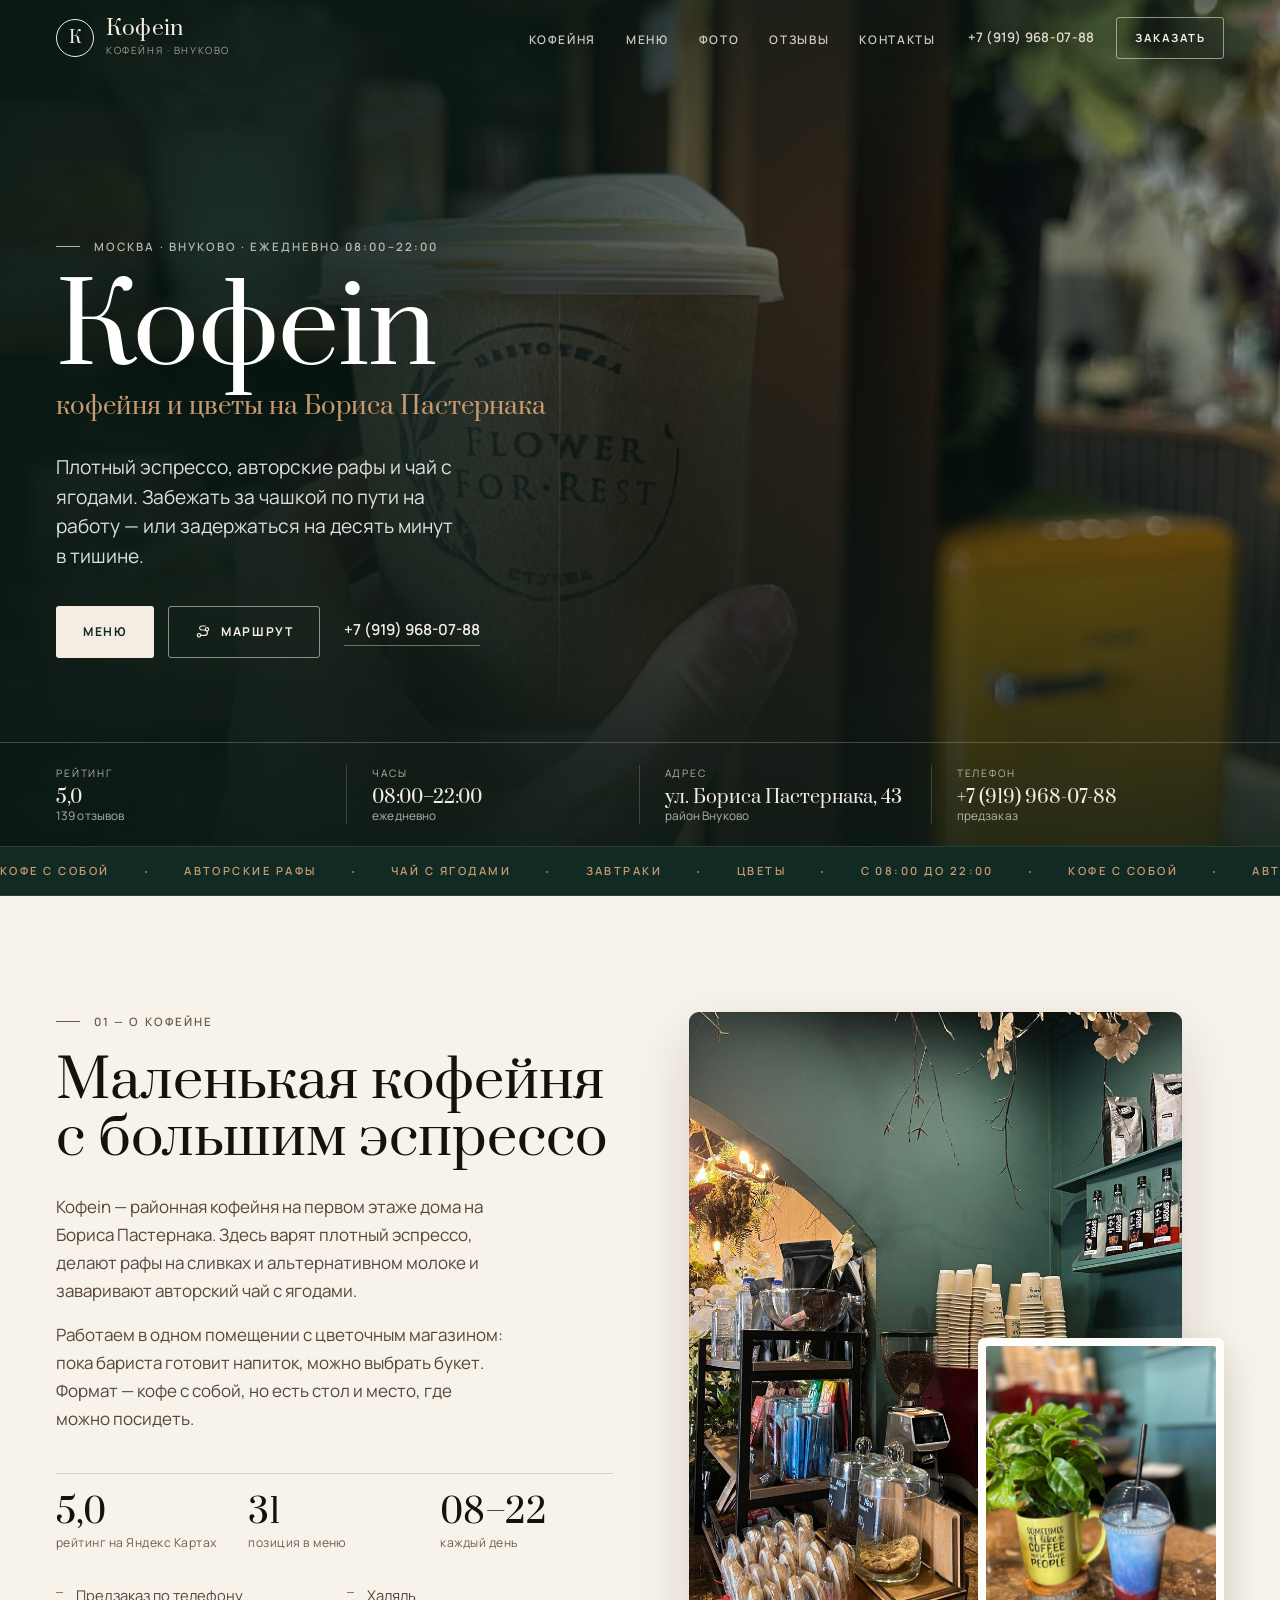
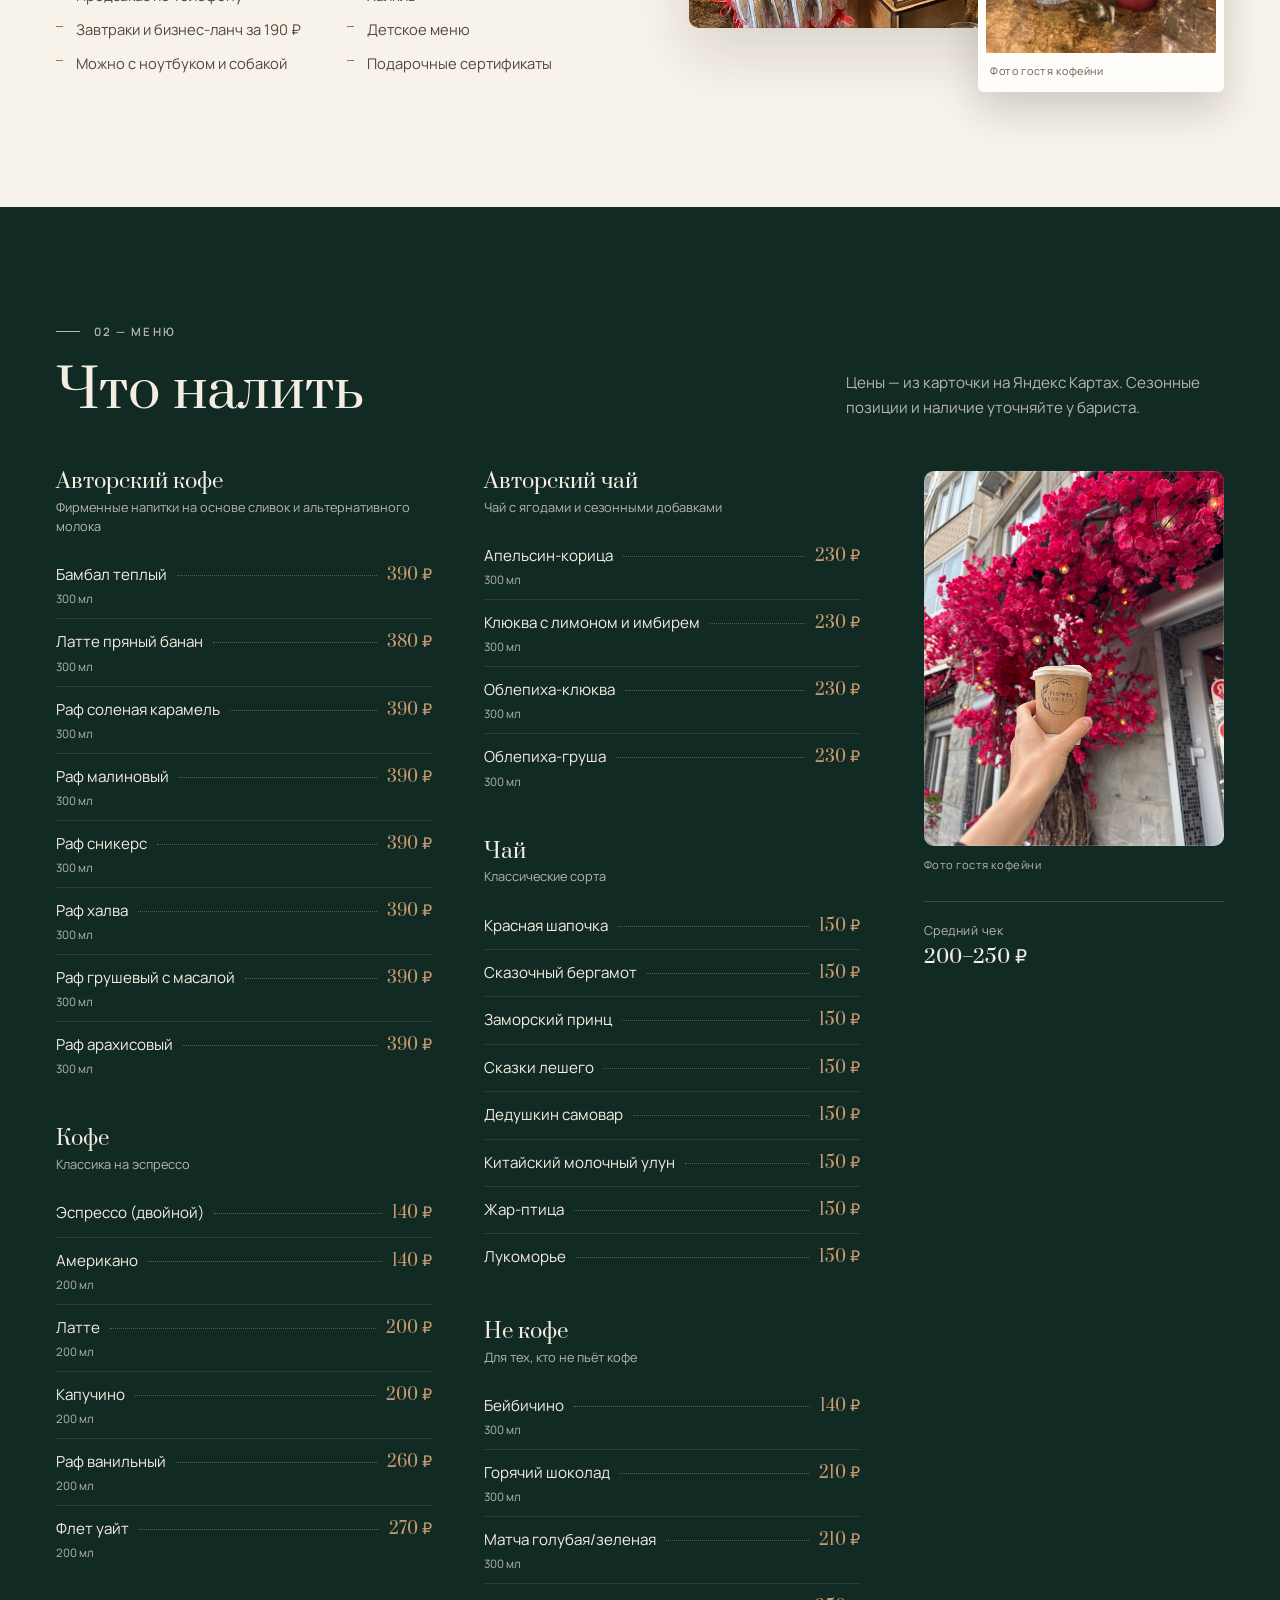
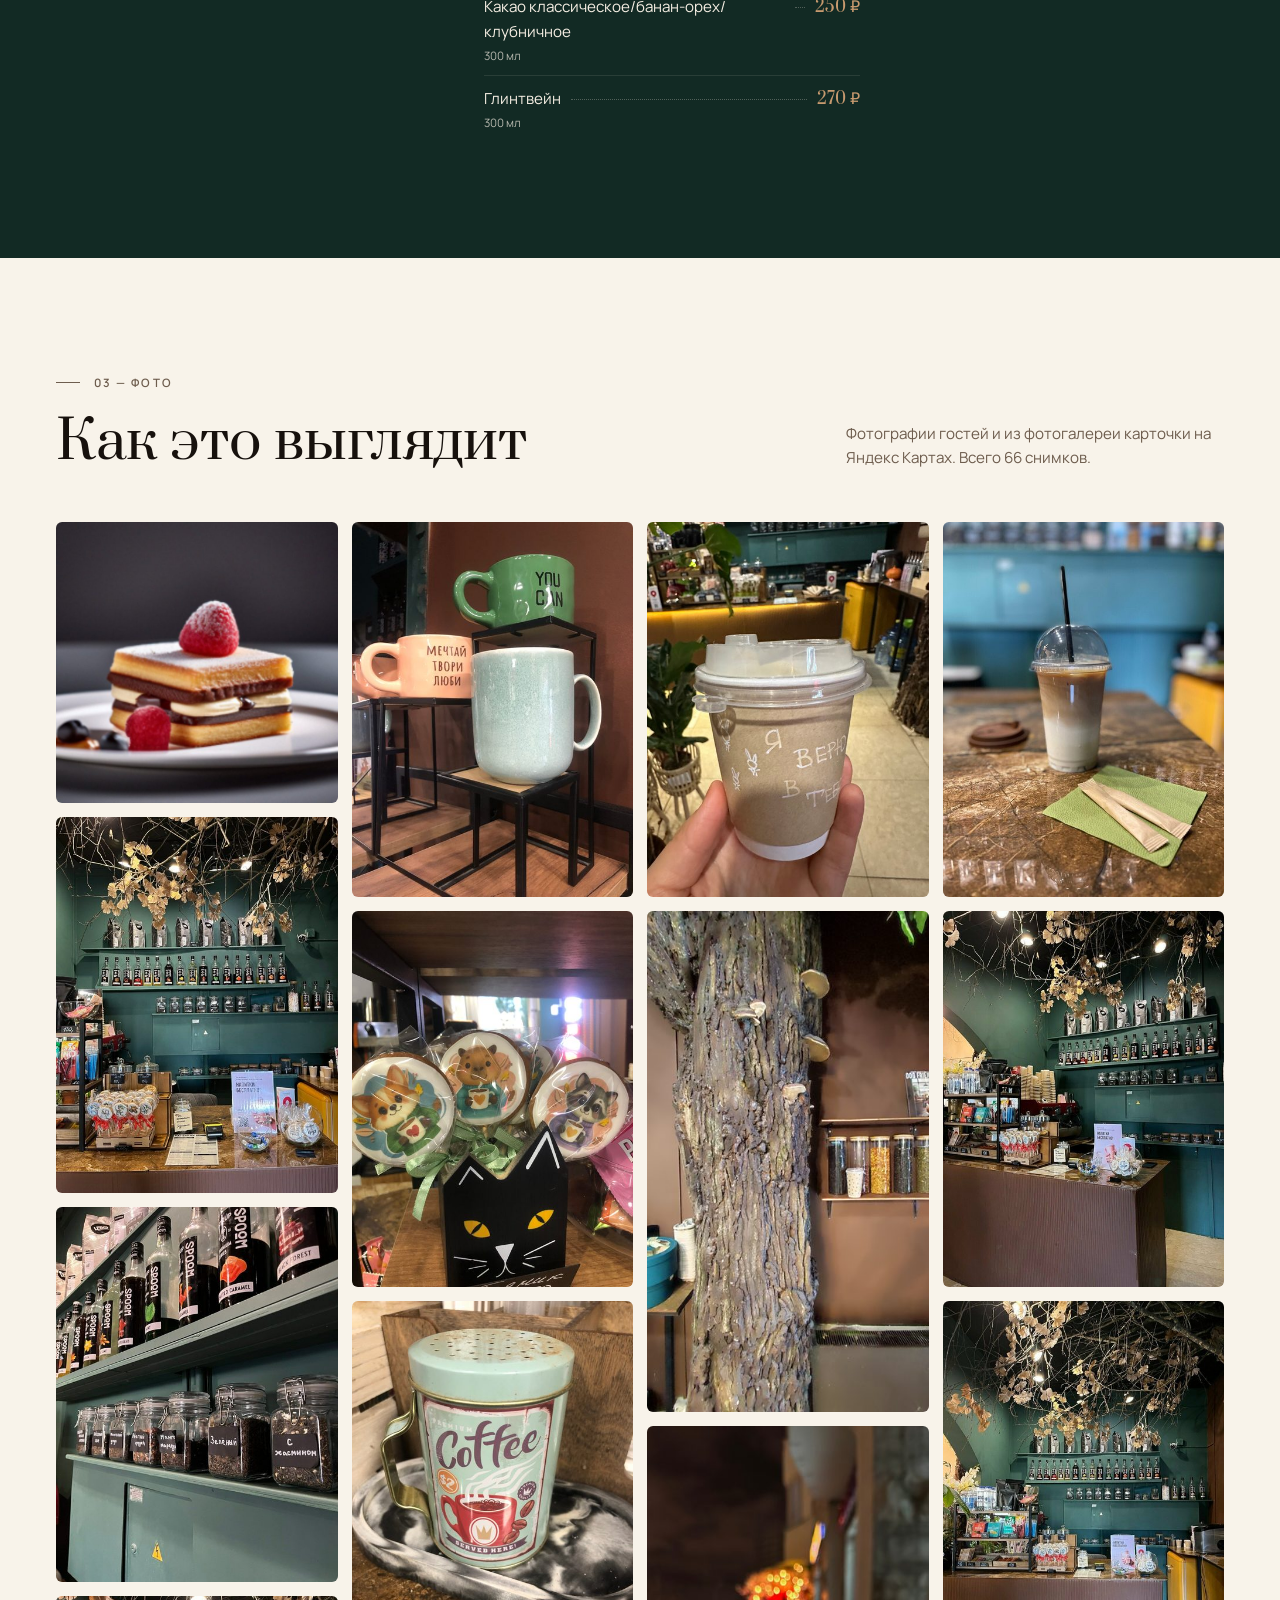
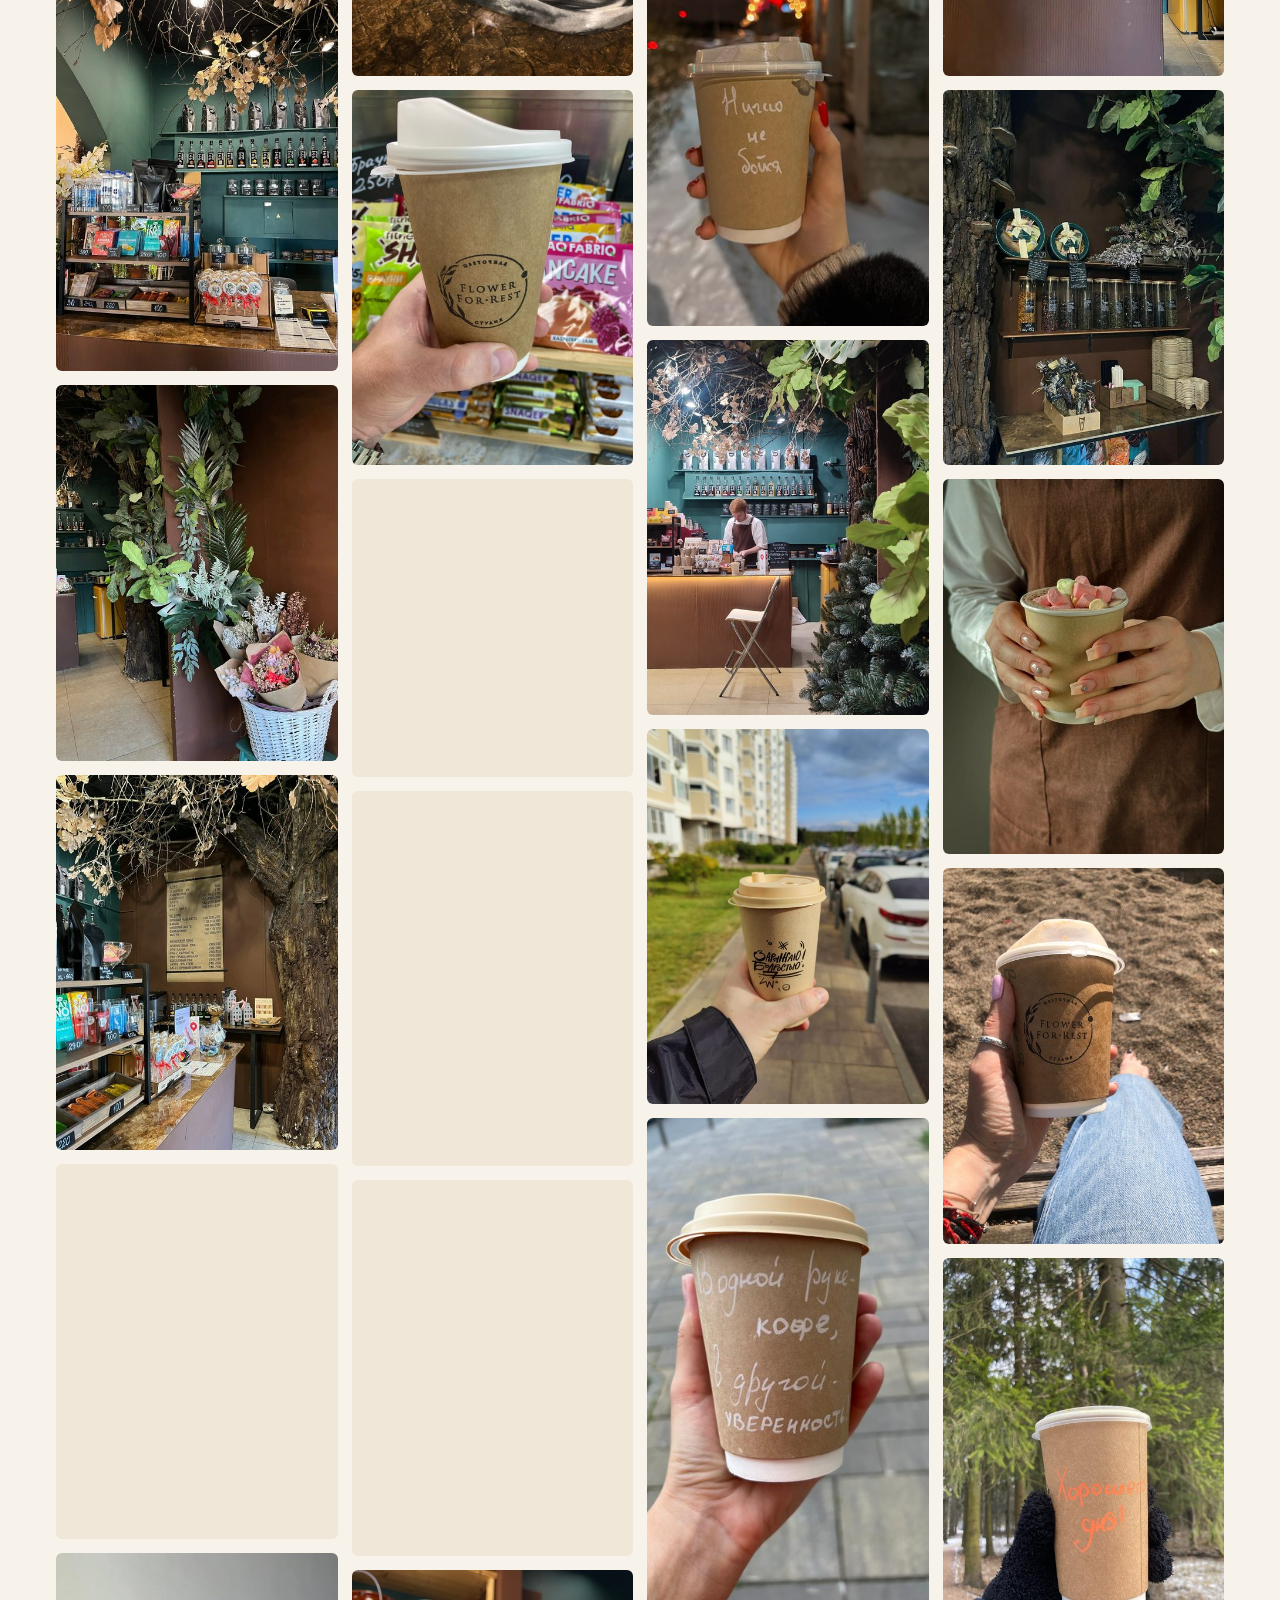
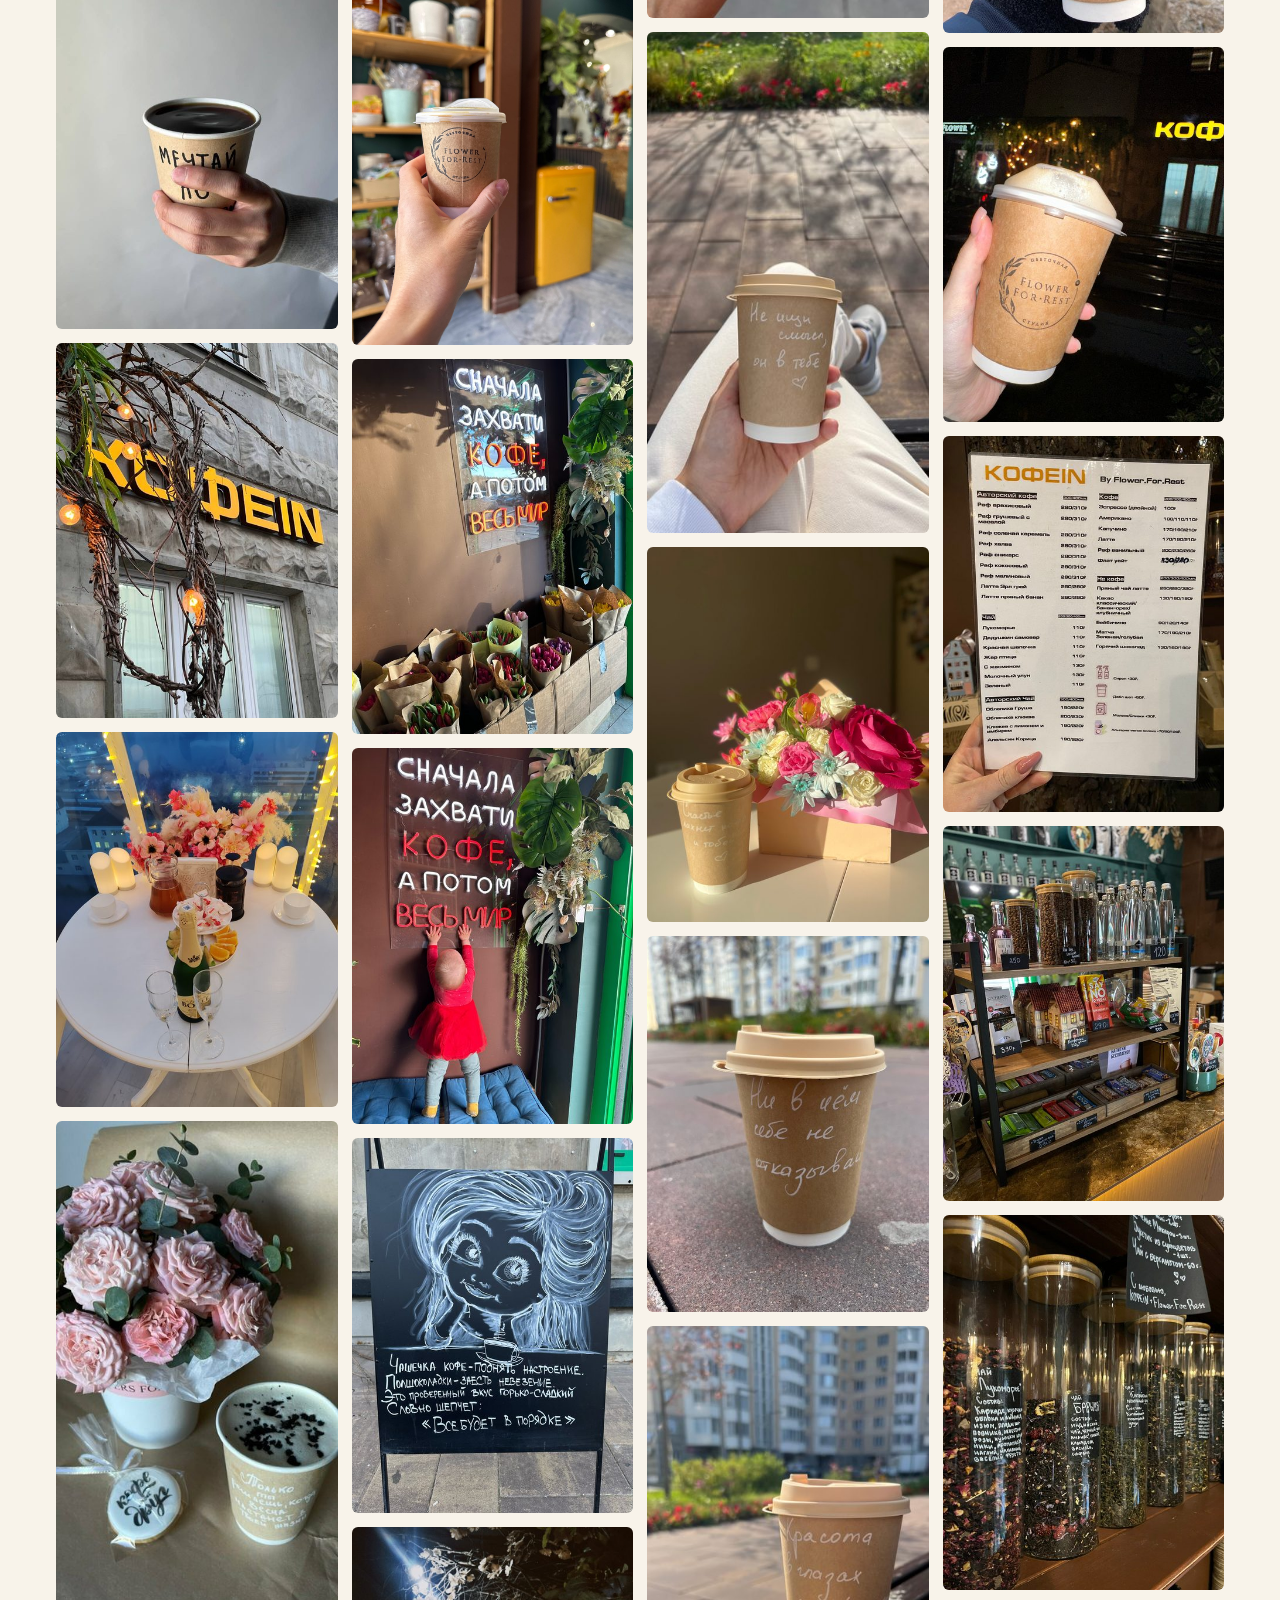
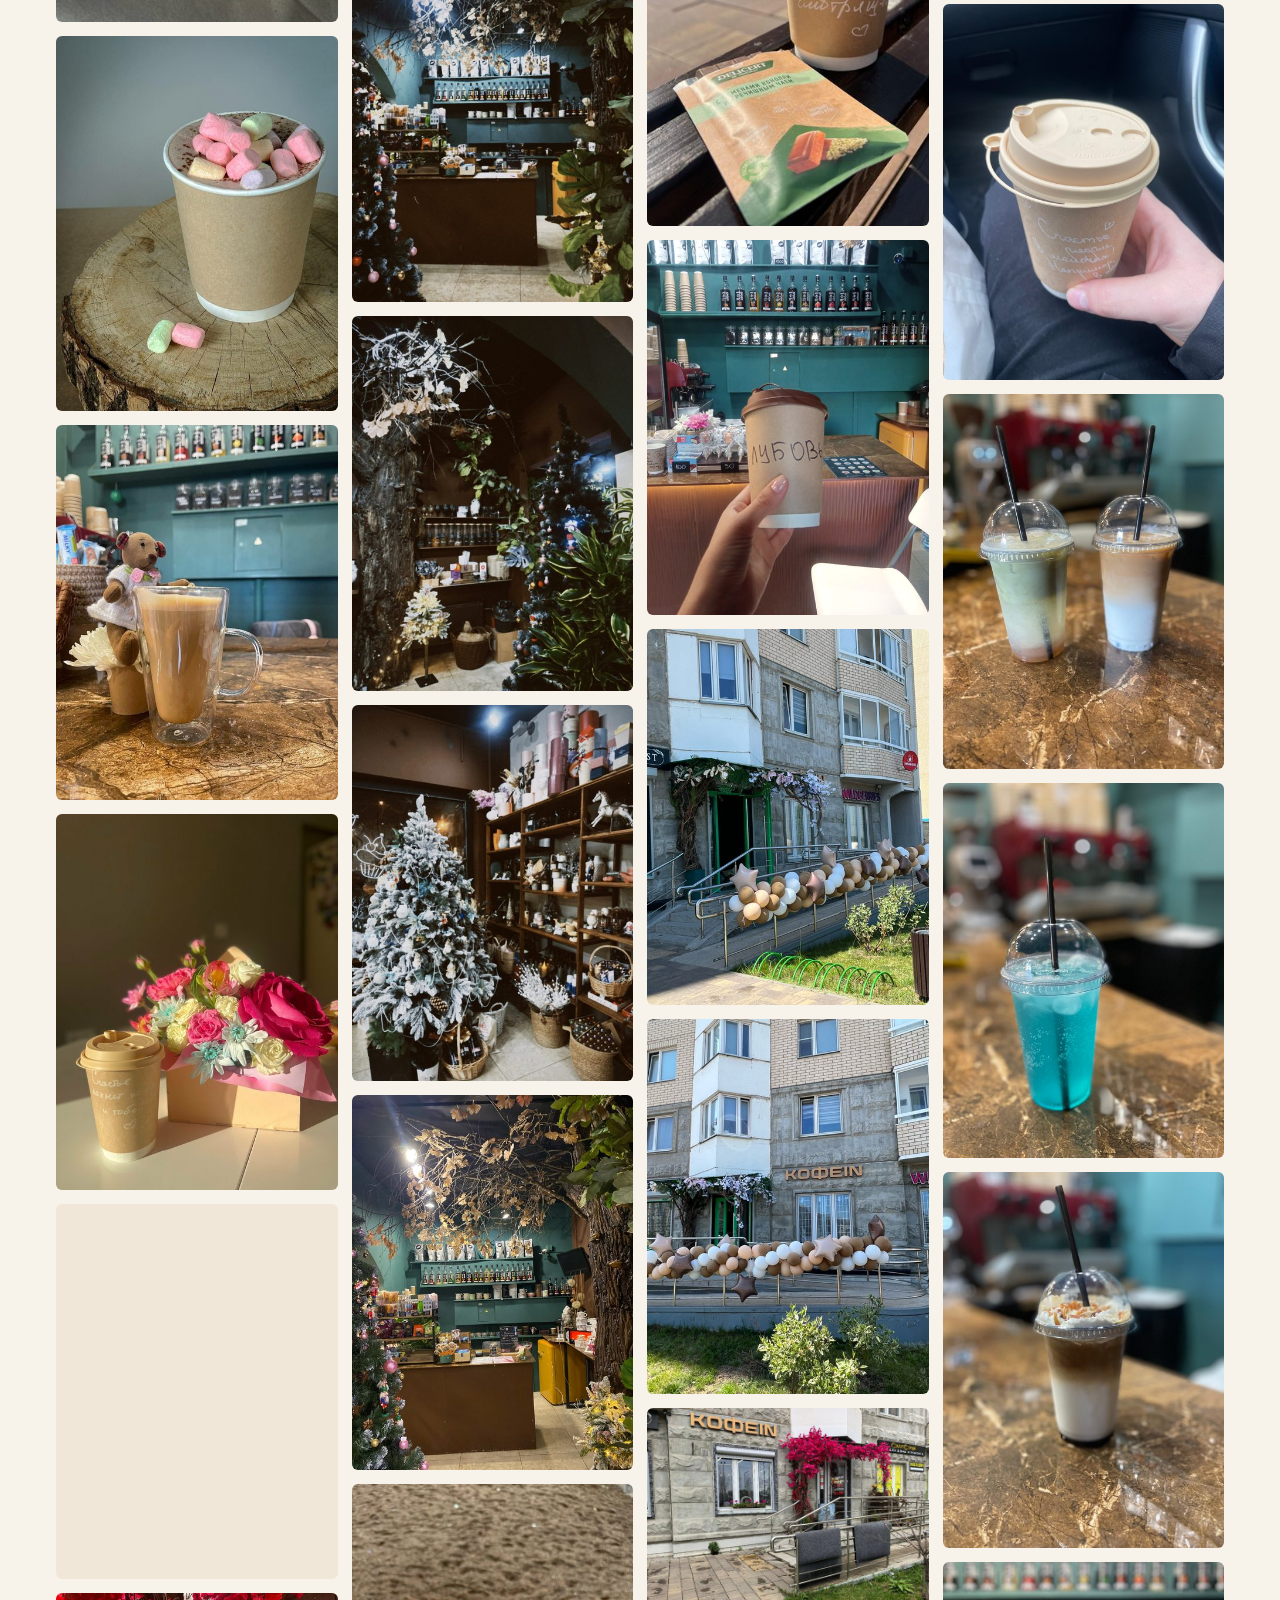
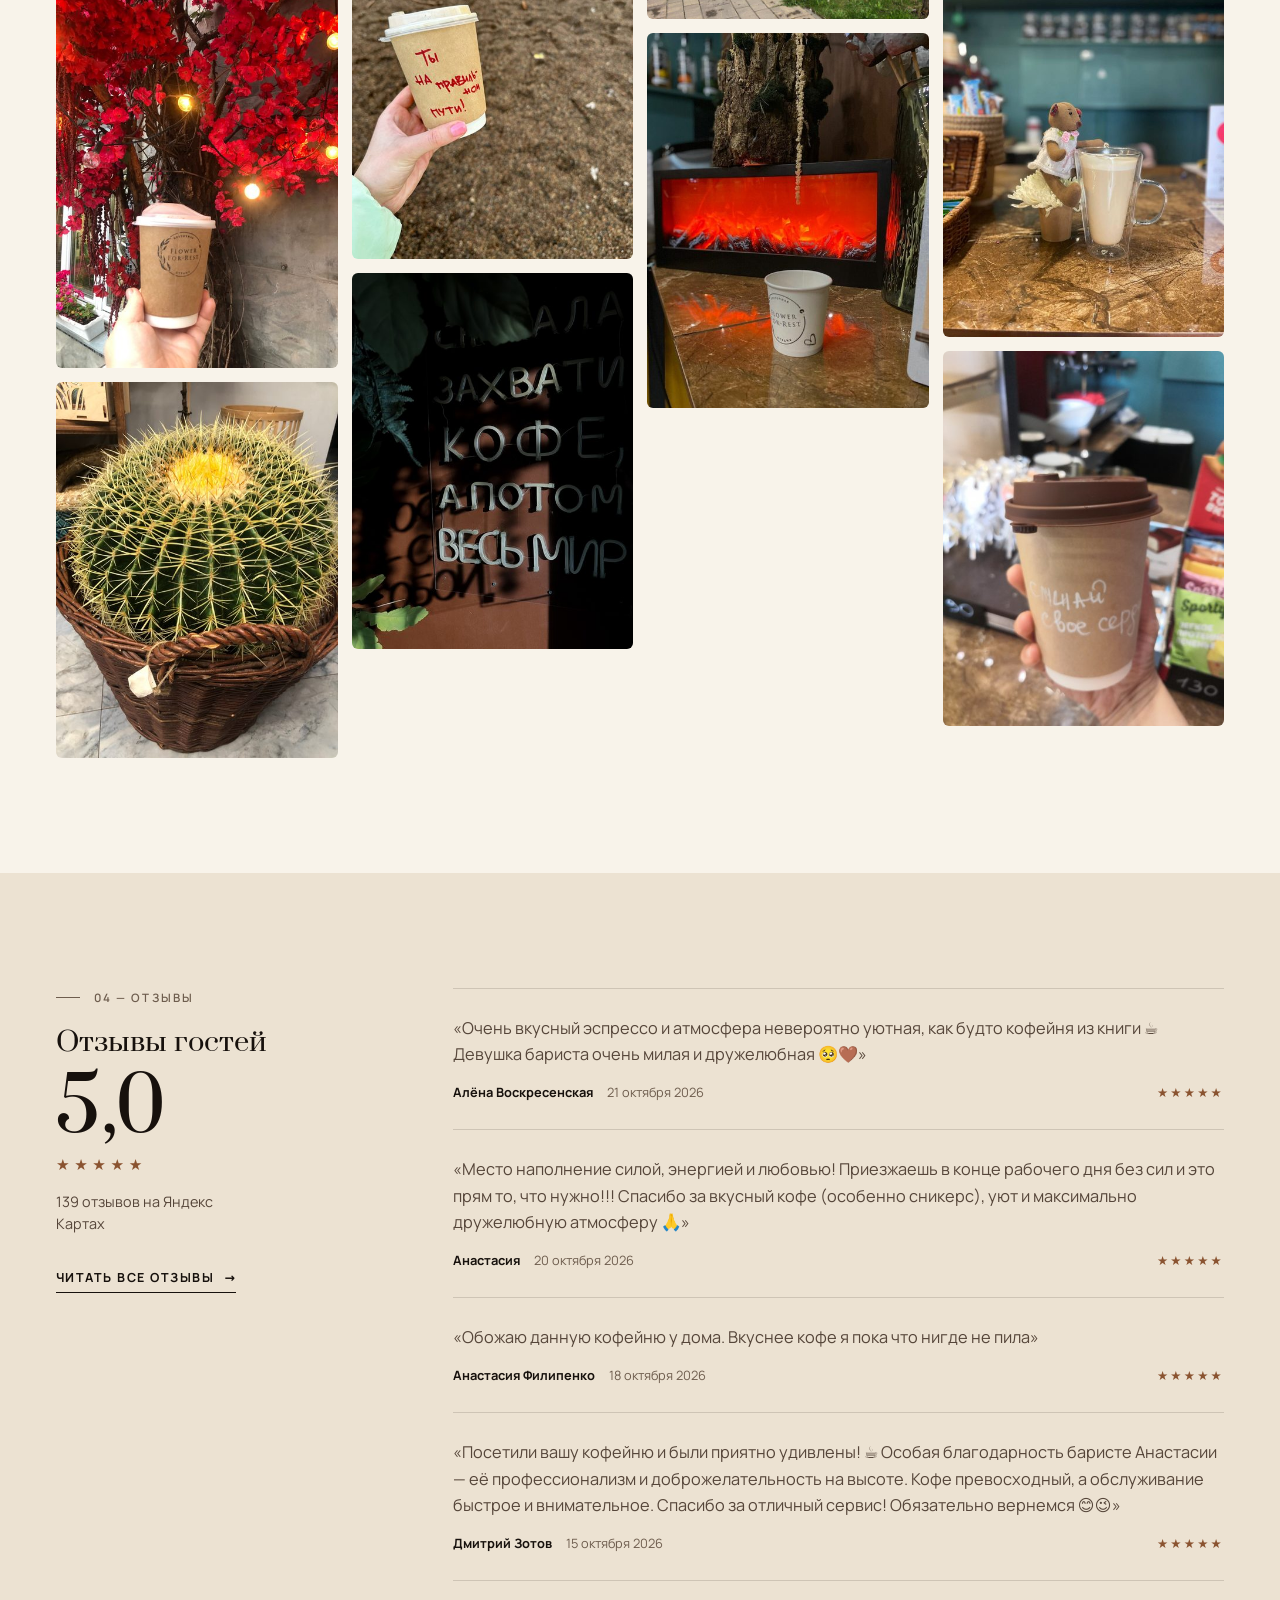
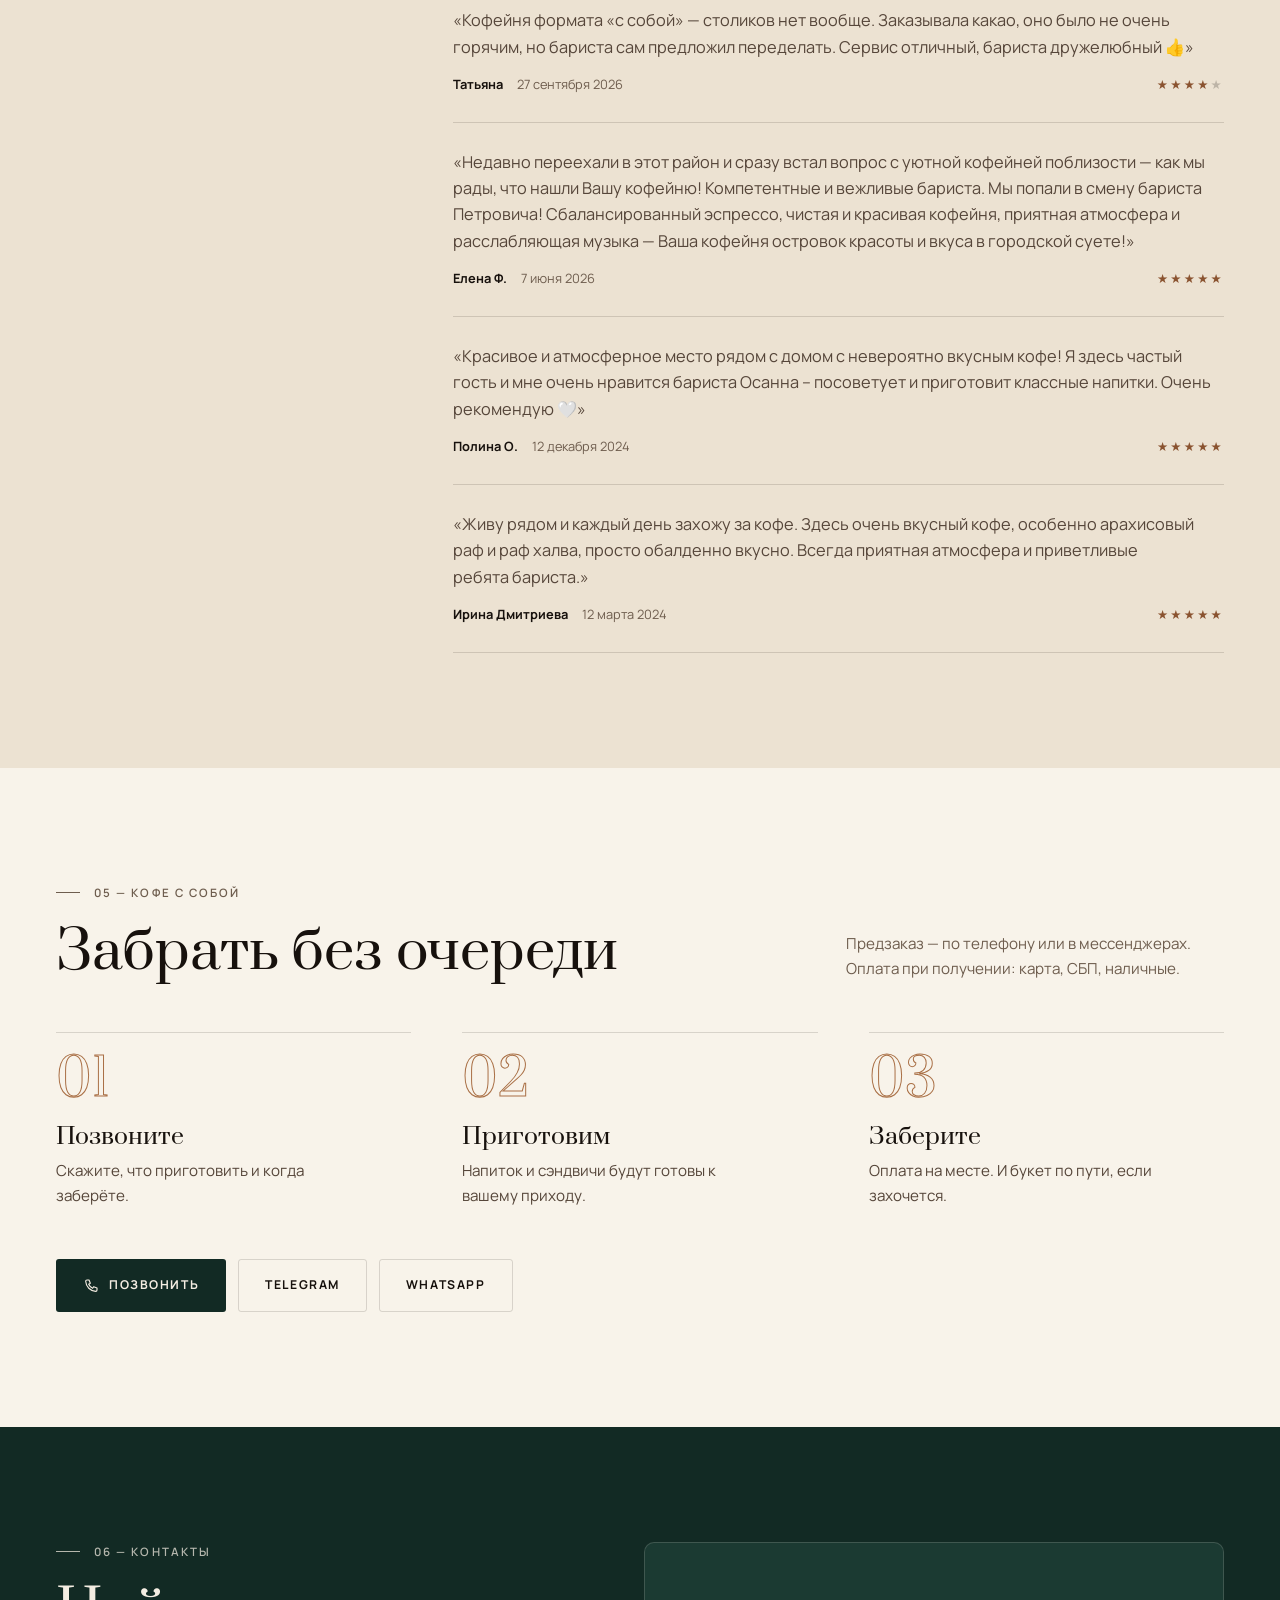
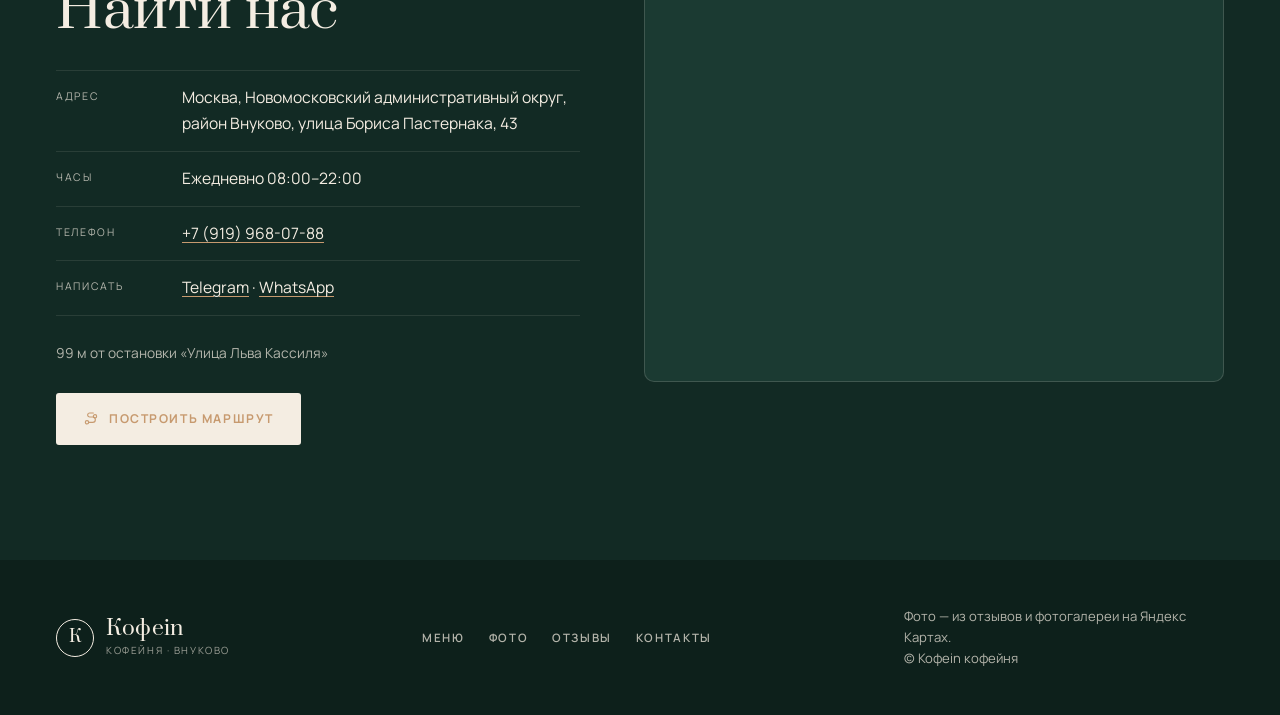
==== commit 78145969: "feat(share): OG-картинка 1200x630, og/twitter-метатеги, site.url для абсолютных ссылок, dist/ в игно" ====
--- a/index.html
+++ b/index.html
@@ -7,9 +7,20 @@
 <meta name="description" content="Кофеin кофейня: кофейня и цветы на Бориса Пастернака. ул. Бориса Пастернака, 43, ежедневно 08:00–22:00, +7 (919) 968-07-88. Средний чек 200–250 ₽.">
 <meta name="theme-color" content="#122a24">
 <meta property="og:type" content="website">
+<meta property="og:site_name" content="Кофеin кофейня">
+<meta property="og:locale" content="ru_RU">
+
 <meta property="og:title" content="Кофеin кофейня — кофейня и цветы на Бориса Пастернака">
 <meta property="og:description" content="Кофеin кофейня: кофейня и цветы на Бориса Пастернака. ул. Бориса Пастернака, 43, ежедневно 08:00–22:00, +7 (919) 968-07-88. Средний чек 200–250 ₽.">
-<meta property="og:image" content="assets/img/photos/2a0000019ea1e83fbd3fe032e4c158cc81ca.jpg">
+<meta property="og:image" content="assets/img/og.jpg">
+<meta property="og:image:width" content="1200">
+<meta property="og:image:height" content="630">
+<meta property="og:image:alt" content="Кофеin — кофейня на Бориса Пастернака, 43">
+<meta name="twitter:card" content="summary_large_image">
+<meta name="twitter:title" content="Кофеin кофейня — кофейня и цветы на Бориса Пастернака">
+<meta name="twitter:description" content="Кофеin кофейня: кофейня и цветы на Бориса Пастернака. ул. Бориса Пастернака, 43, ежедневно 08:00–22:00, +7 (919) 968-07-88. Средний чек 200–250 ₽.">
+<meta name="twitter:image" content="assets/img/og.jpg">
+
 <link rel="preload" as="image" href="assets/img/photos/2a0000019ea1e83fbd3fe032e4c158cc81ca.jpg">
 <link rel="stylesheet" href="assets/css/fonts.css">
 <link rel="stylesheet" href="assets/css/styles.css">
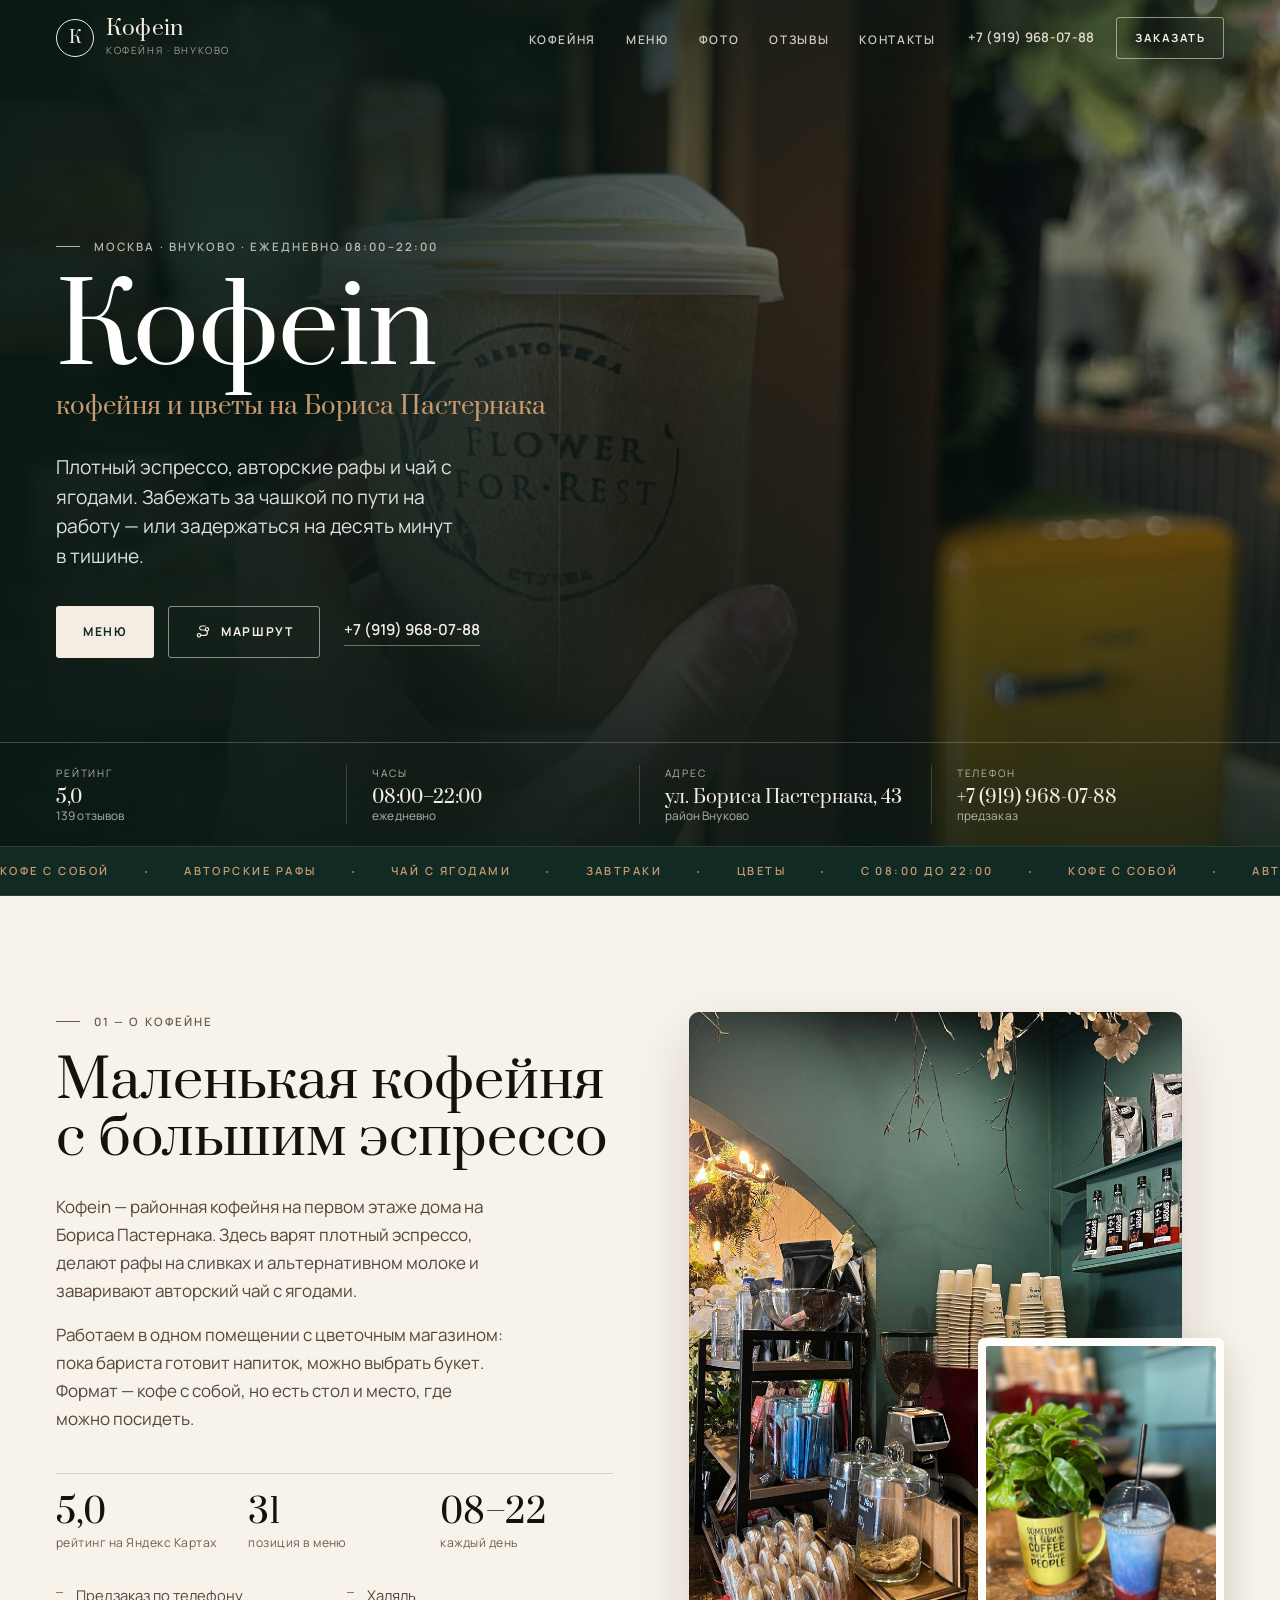
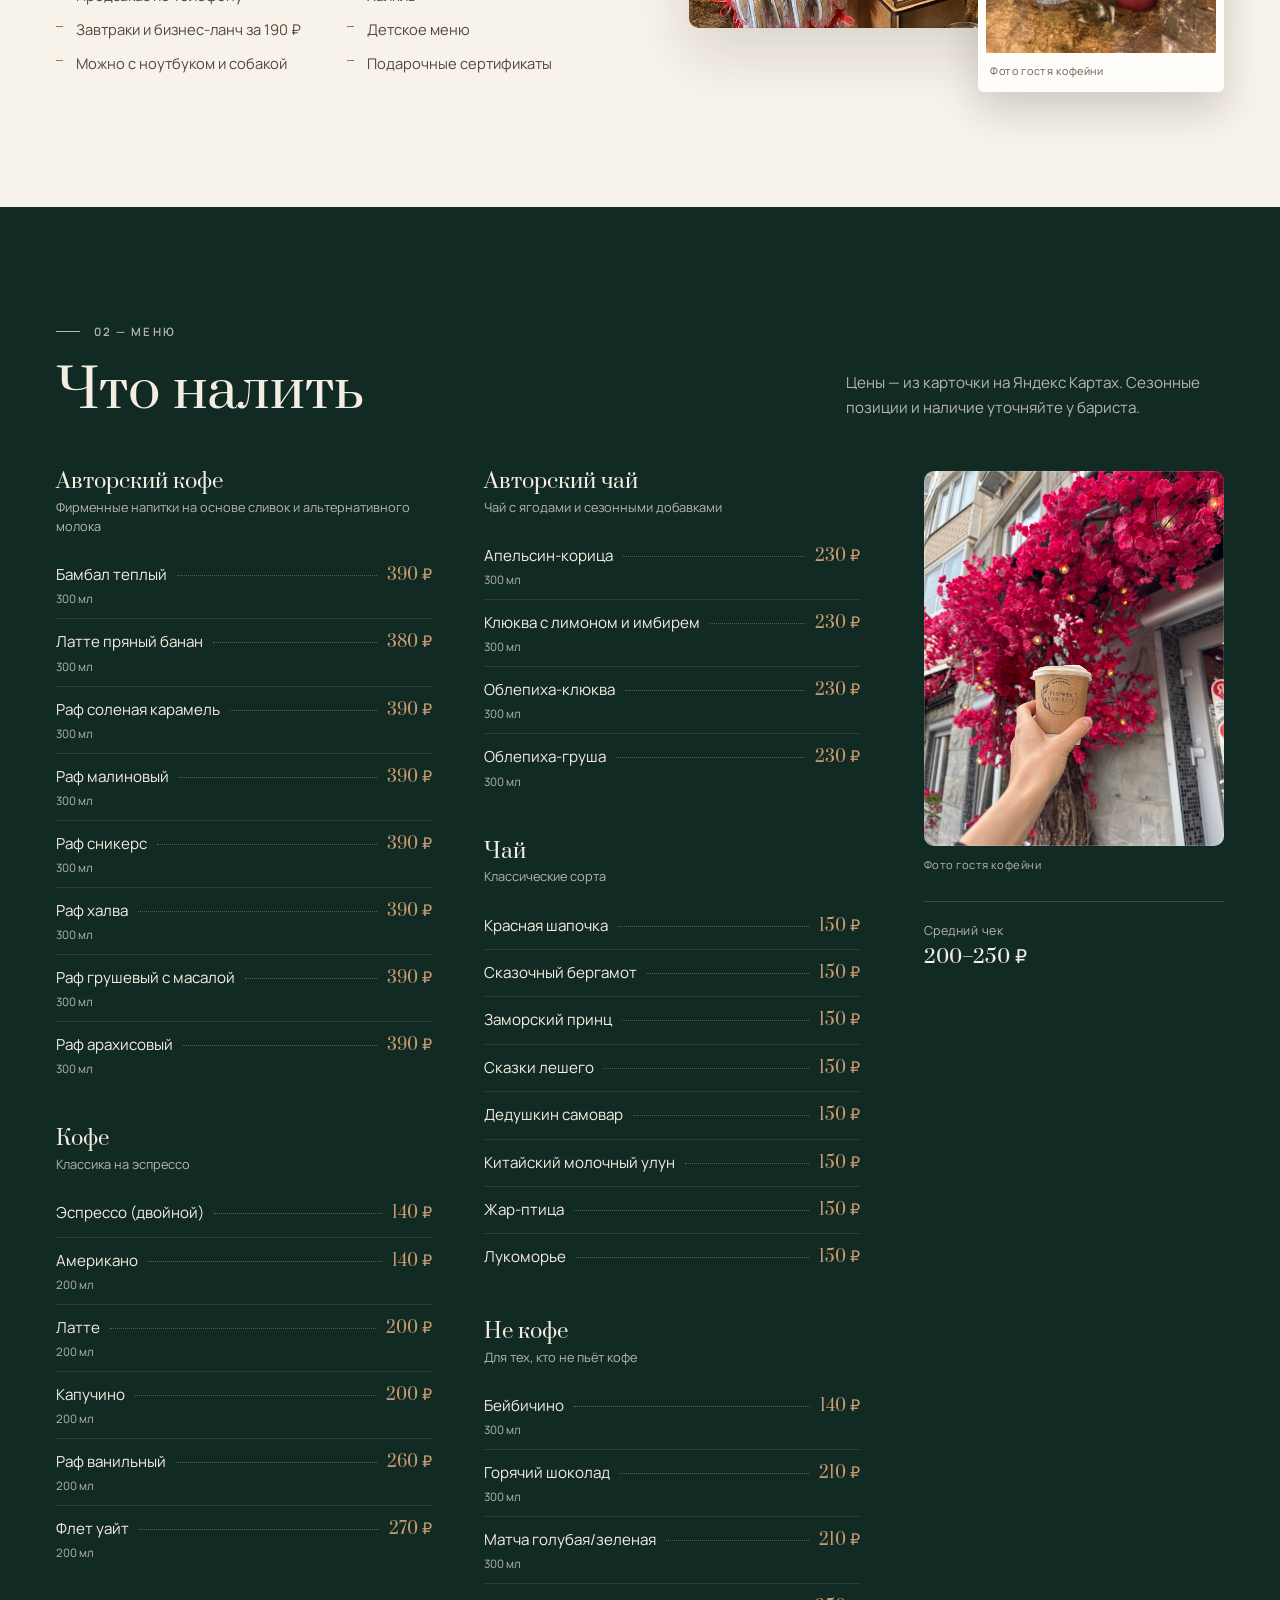
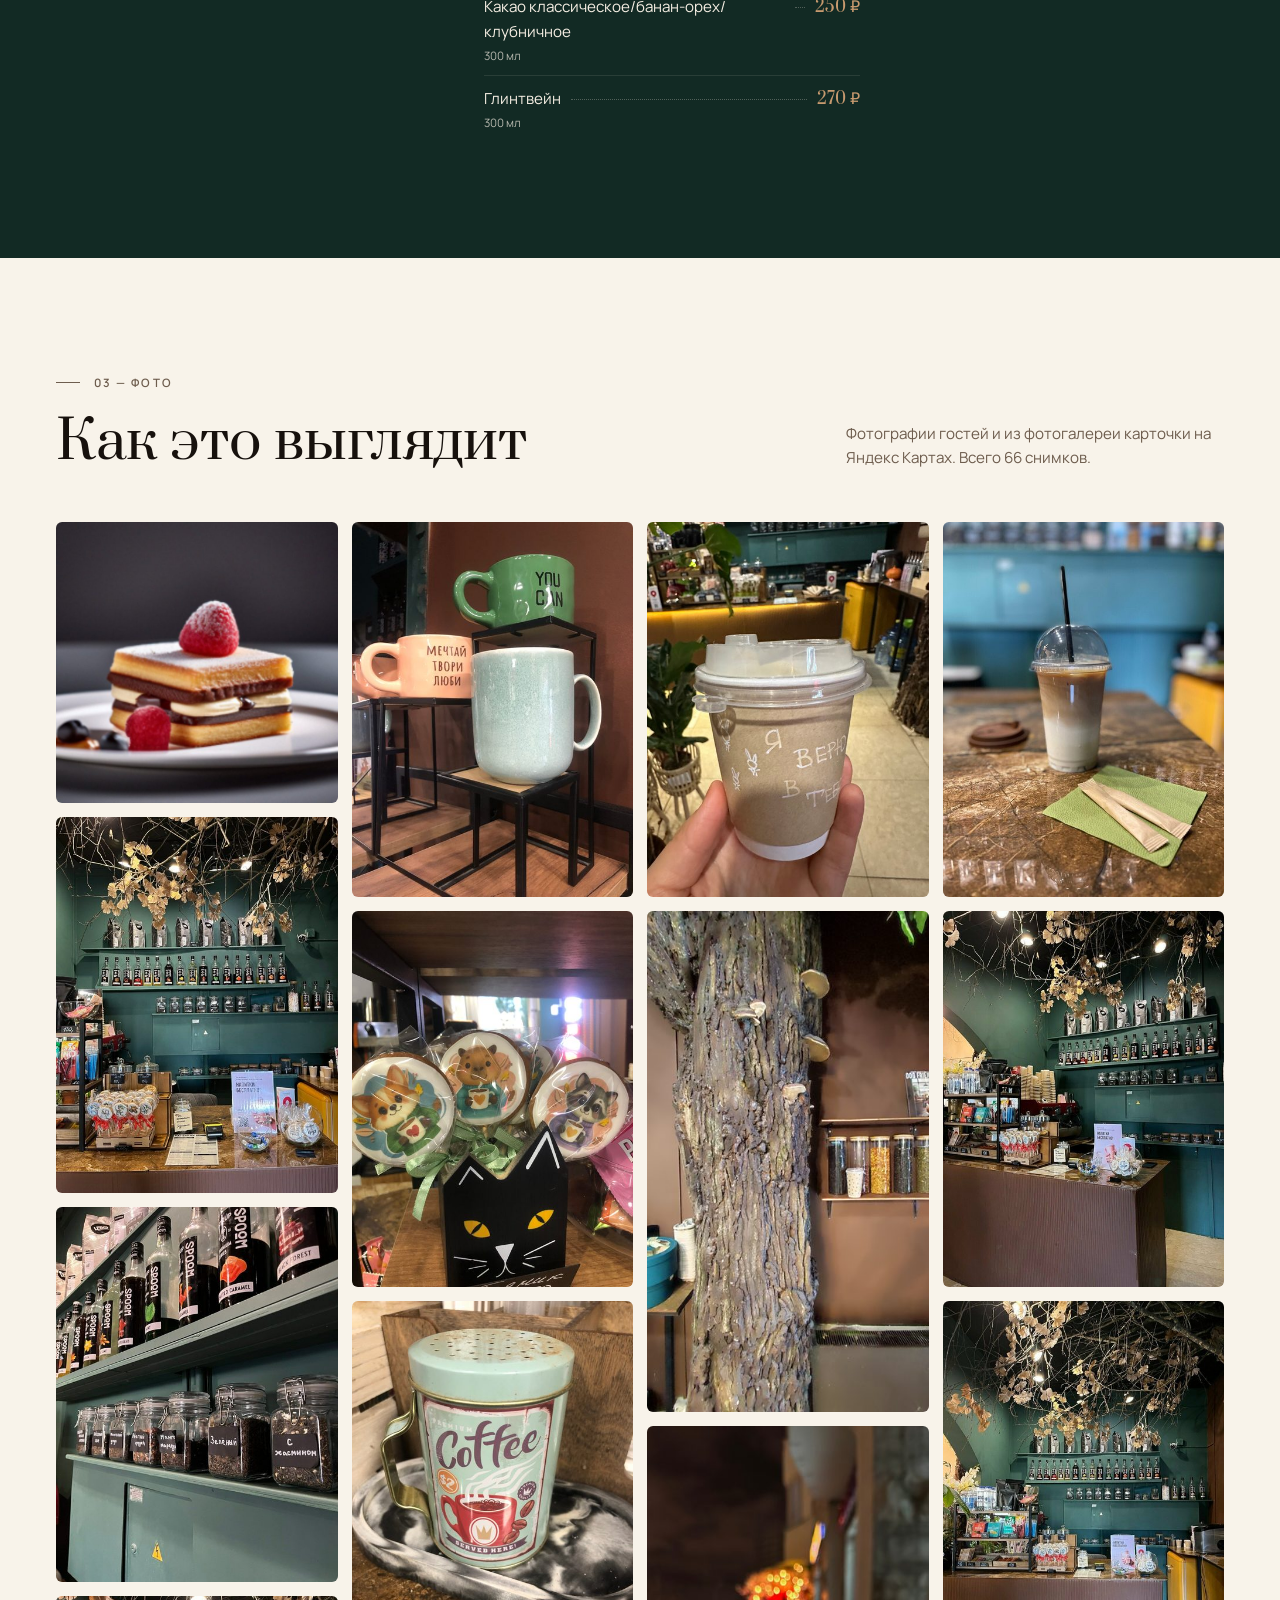
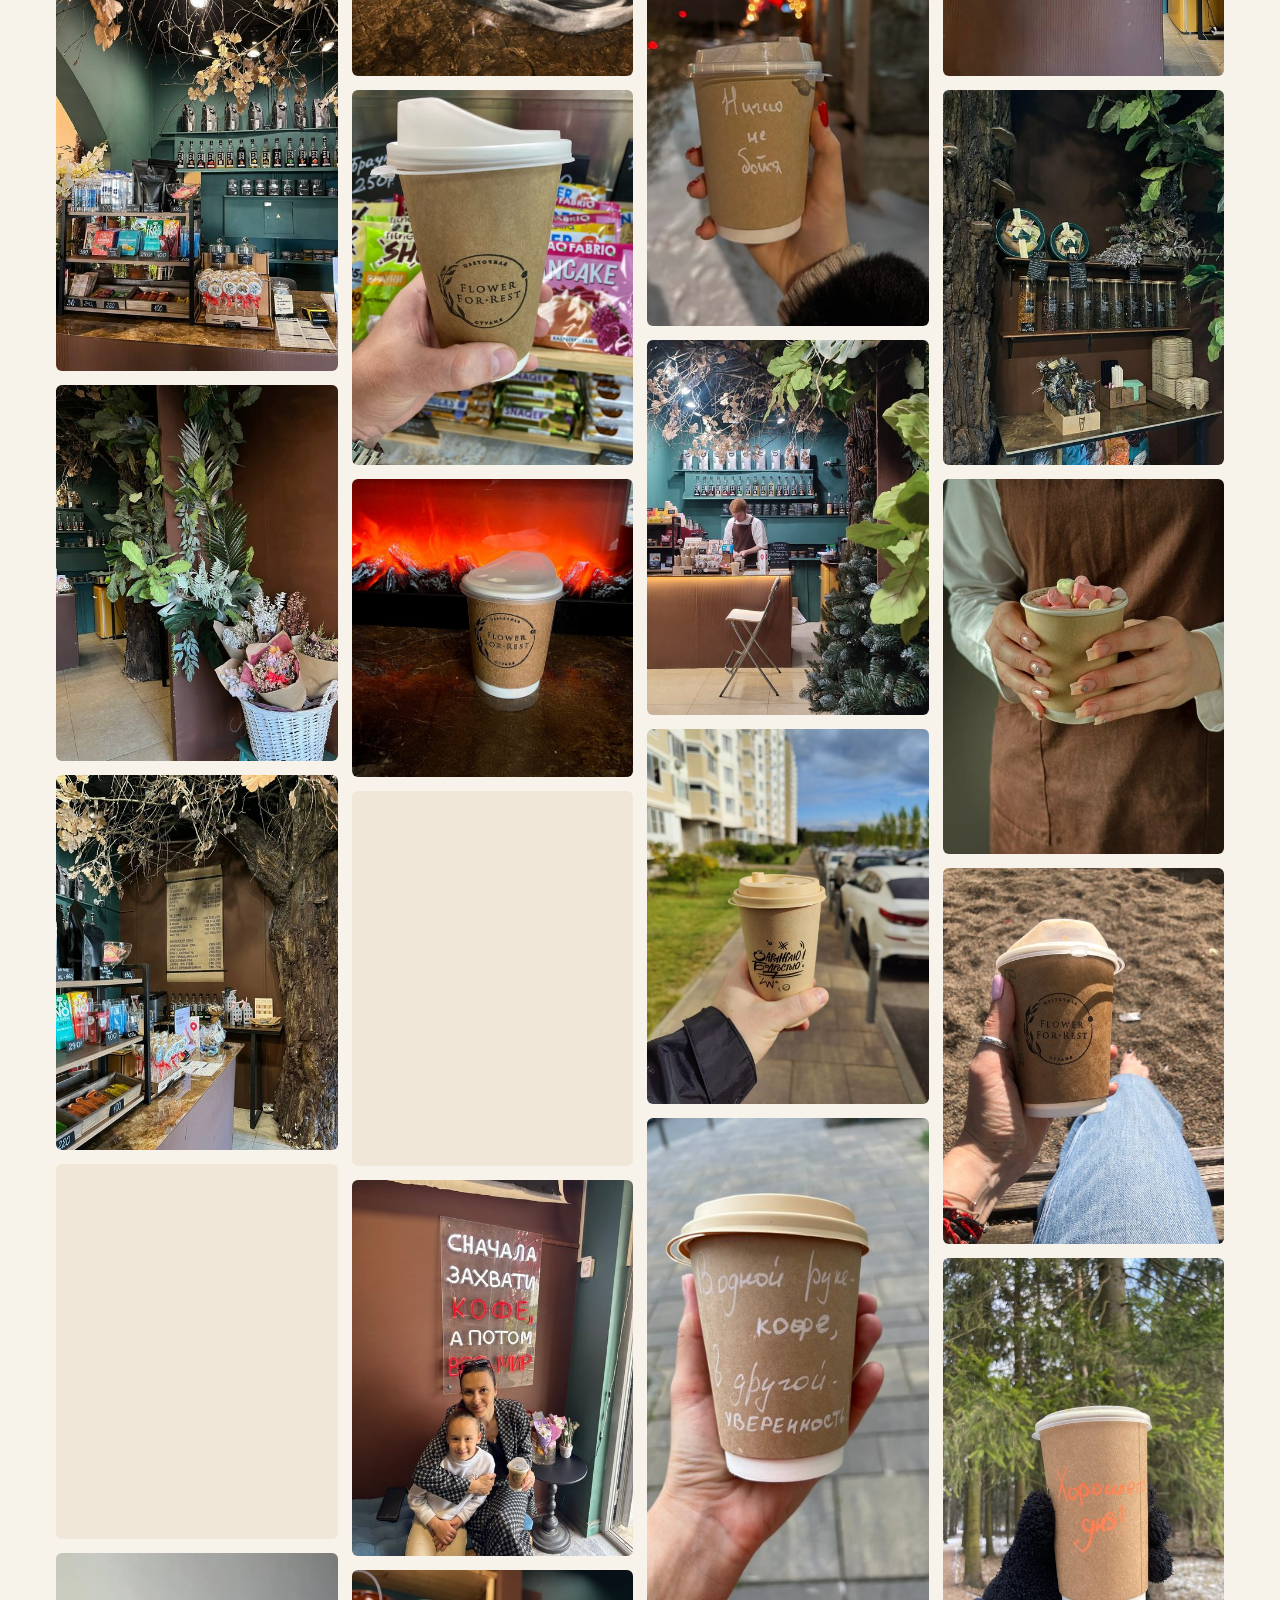
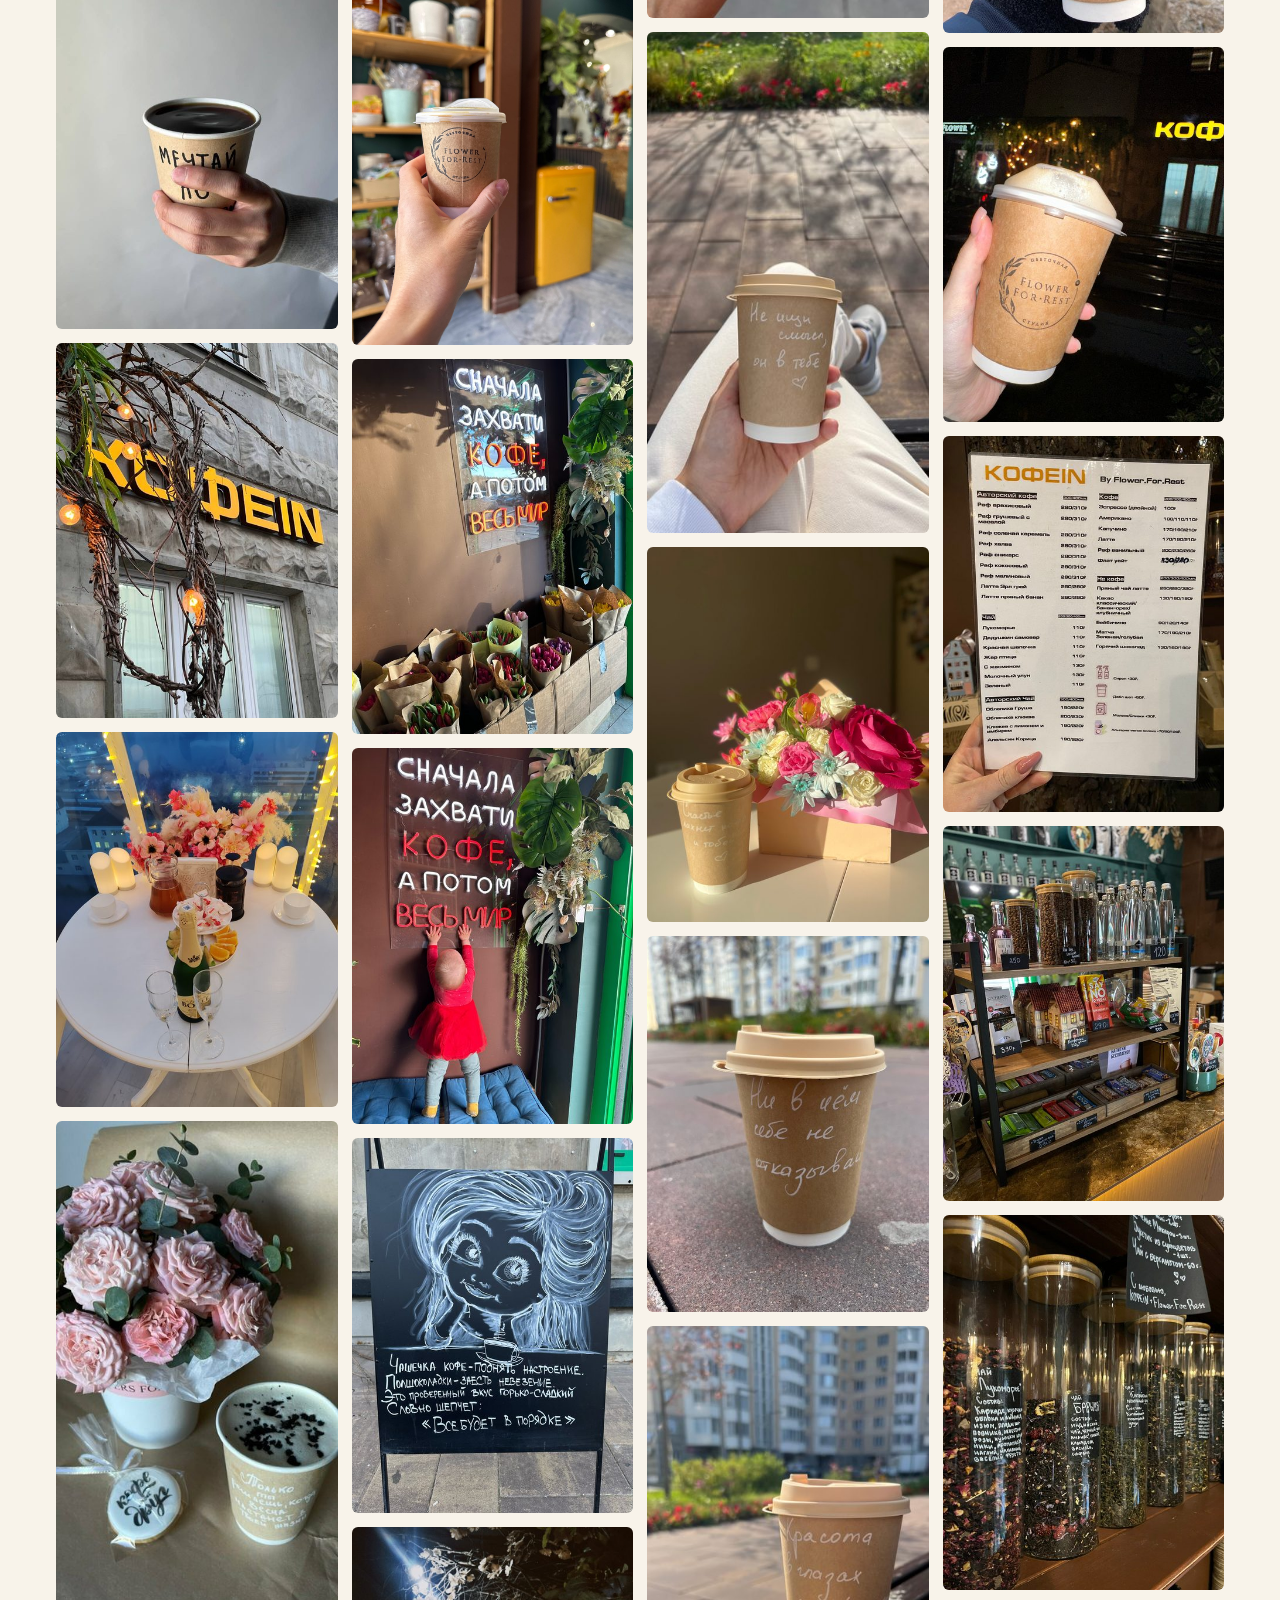
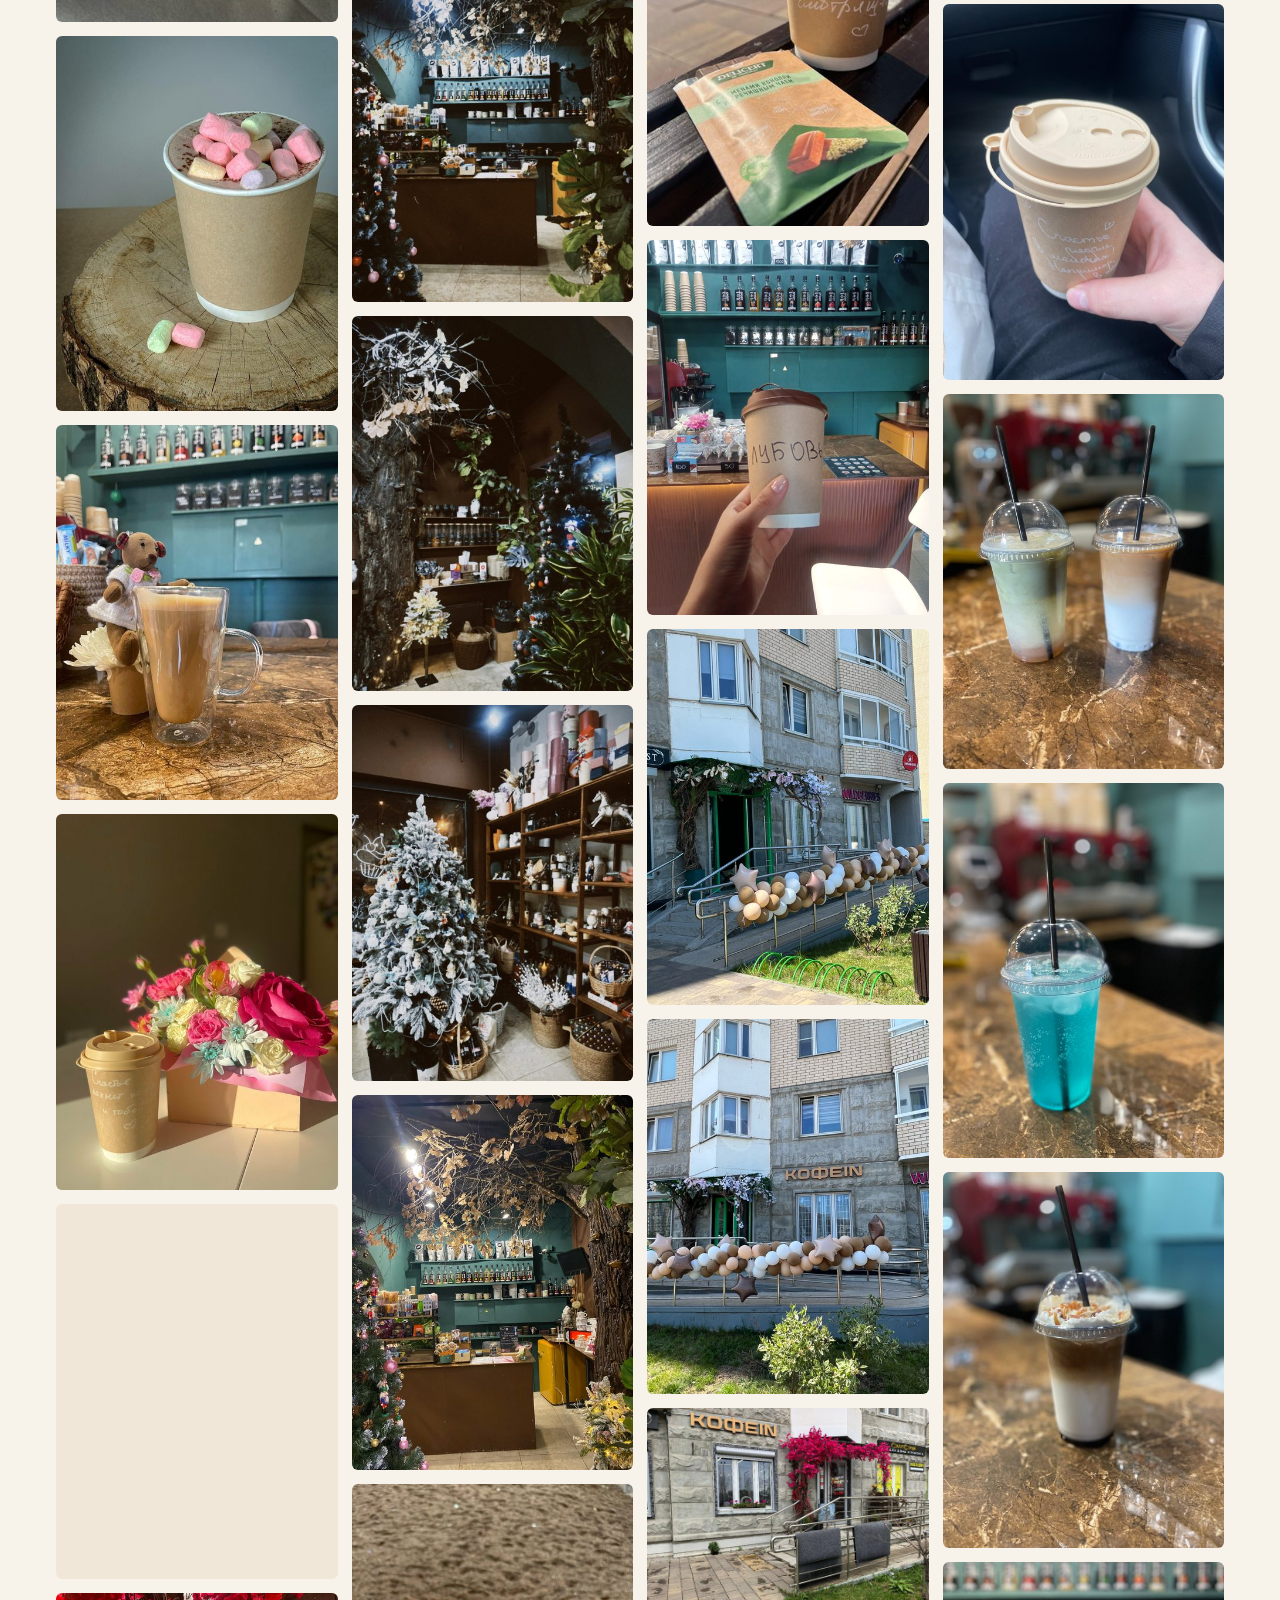
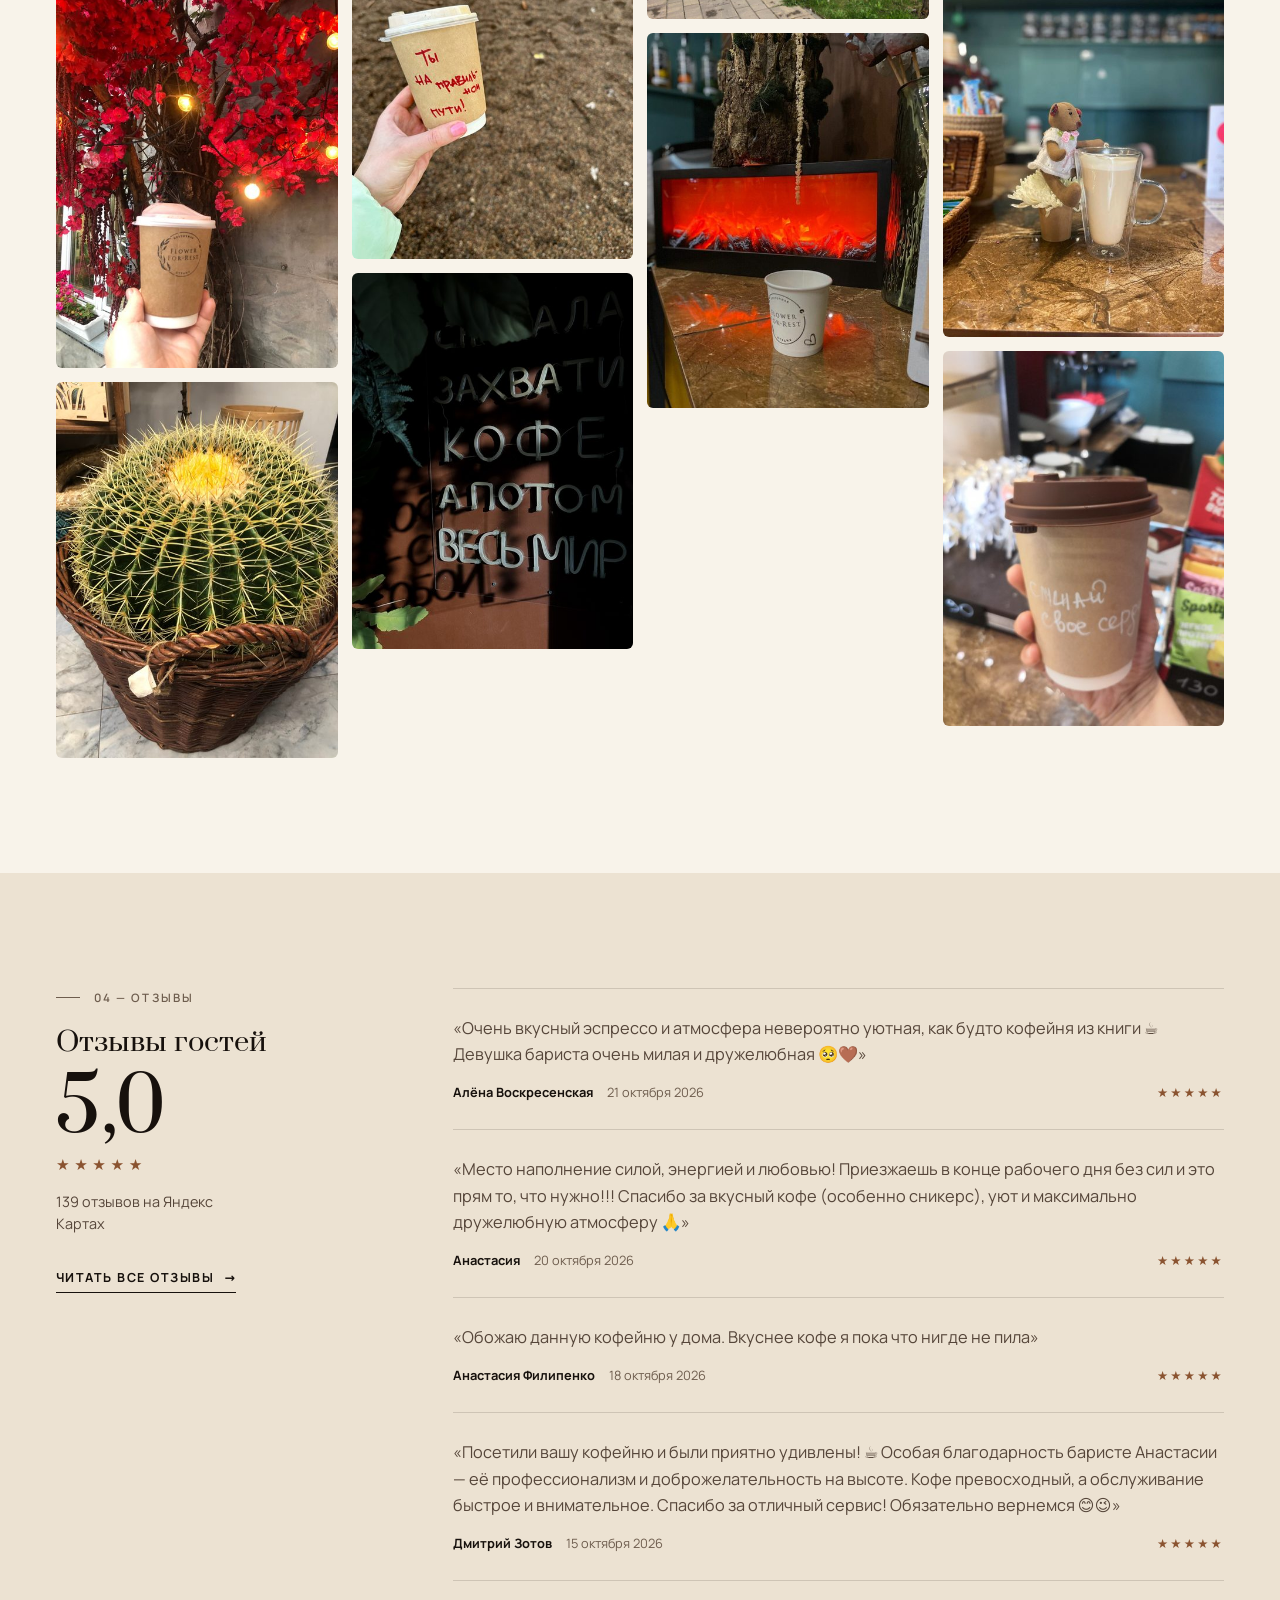
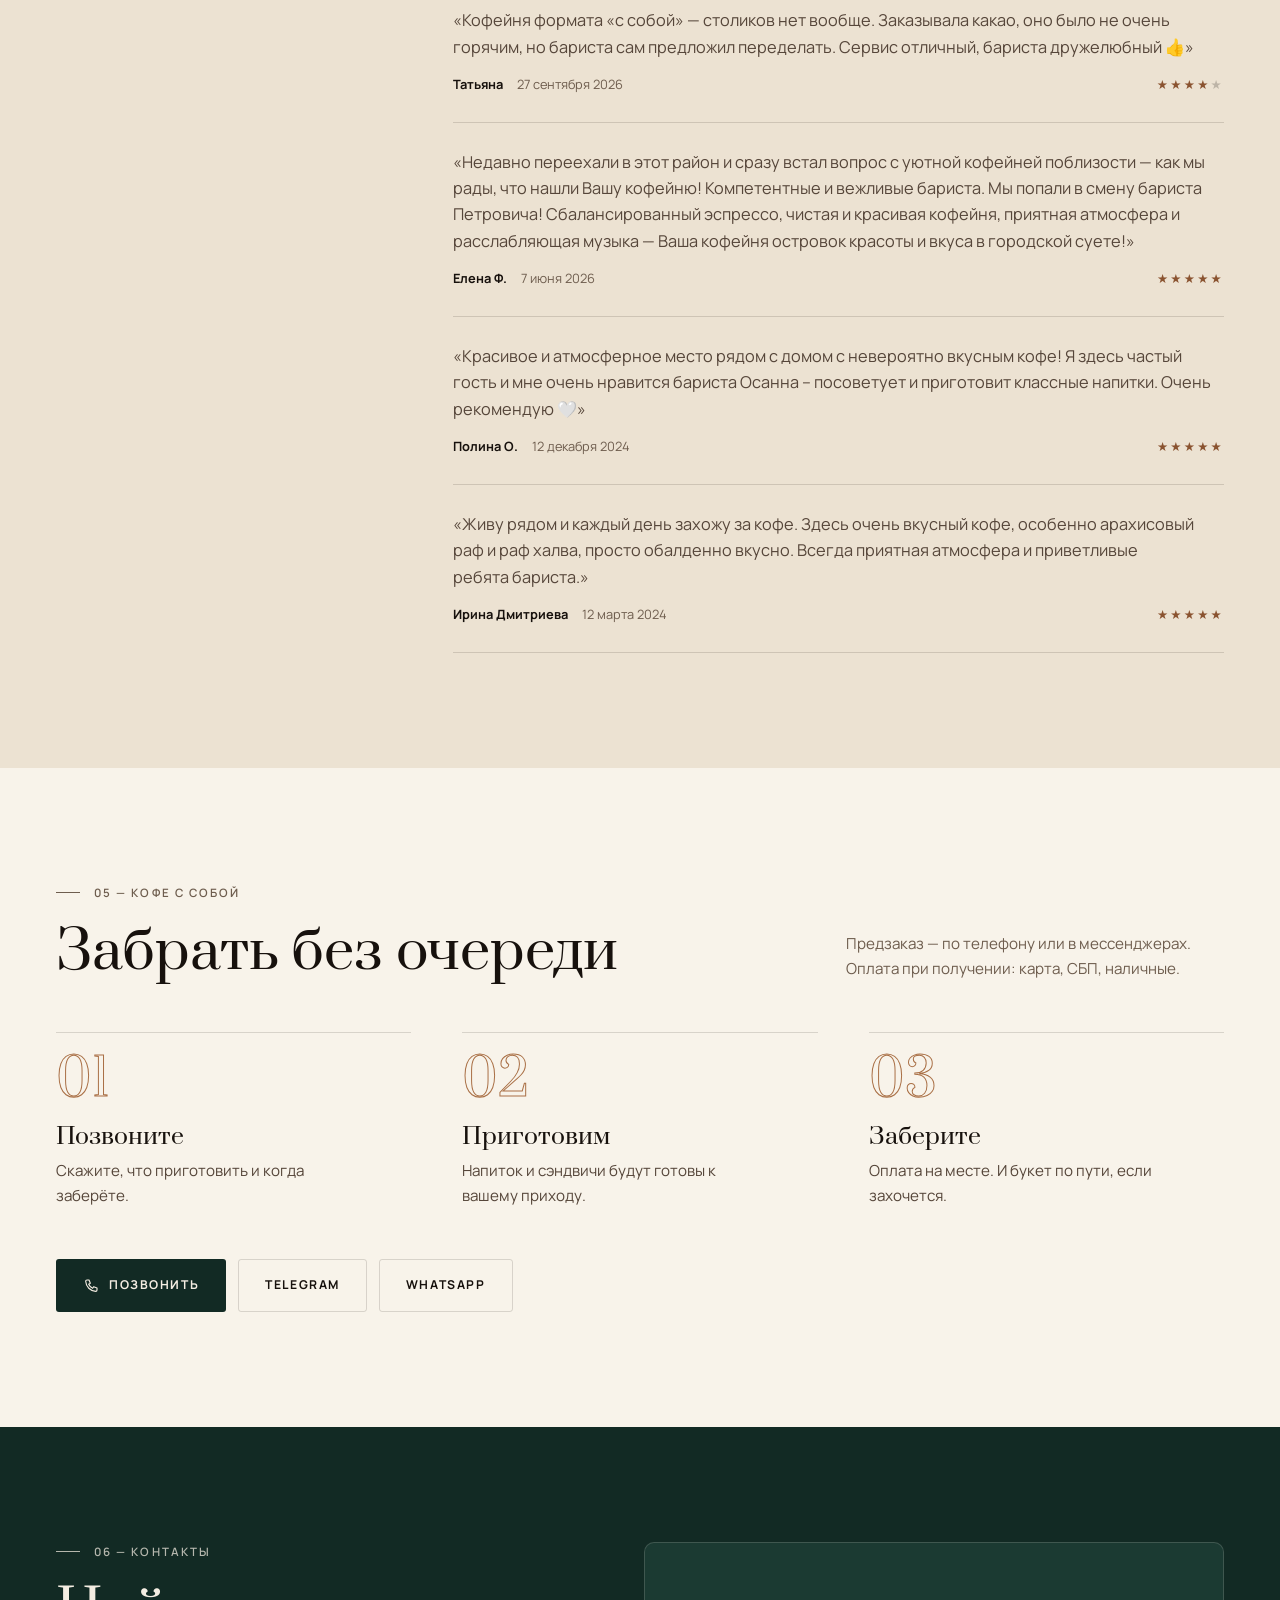
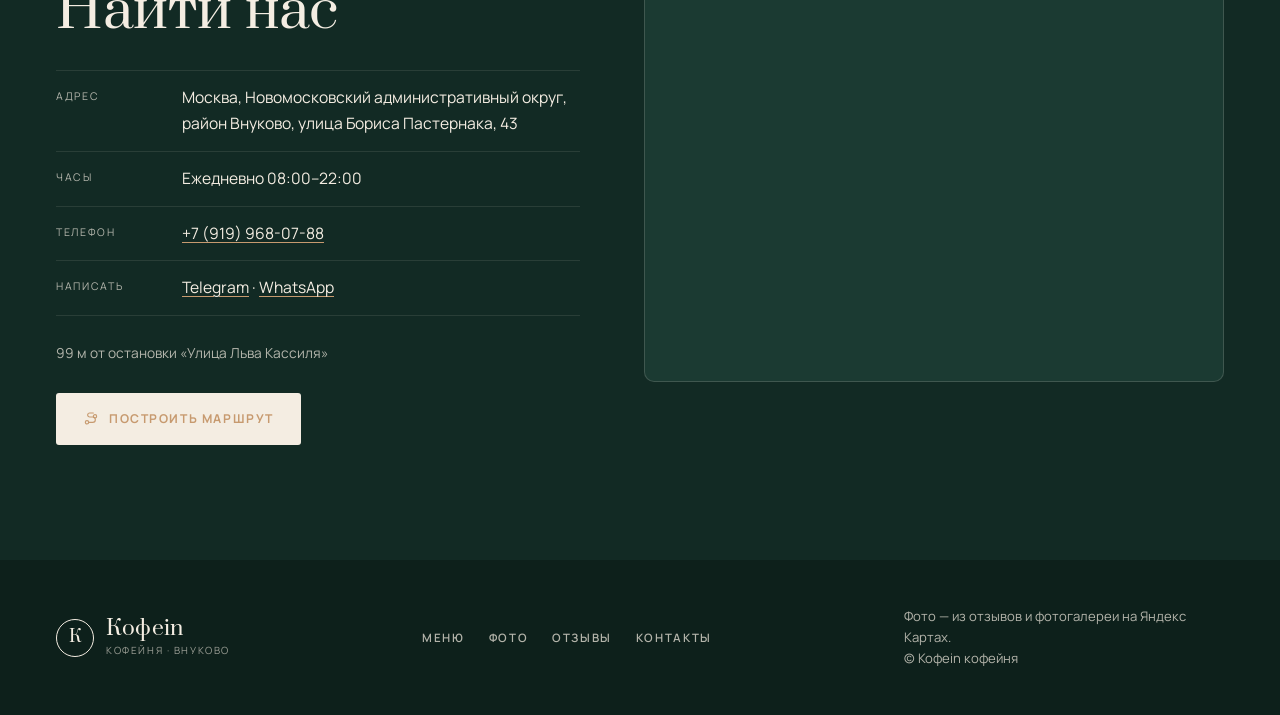
==== commit 24ee9e27: "chore: адрес сайта для абсолютных og:image/og:url/canonical (GitHub Pages)" ====
--- a/index.html
+++ b/index.html
@@ -9,18 +9,18 @@
 <meta property="og:type" content="website">
 <meta property="og:site_name" content="Кофеin кофейня">
 <meta property="og:locale" content="ru_RU">
-
+<meta property="og:url" content="https://dankkoom187.github.io/kofein/">
 <meta property="og:title" content="Кофеin кофейня — кофейня и цветы на Бориса Пастернака">
 <meta property="og:description" content="Кофеin кофейня: кофейня и цветы на Бориса Пастернака. ул. Бориса Пастернака, 43, ежедневно 08:00–22:00, +7 (919) 968-07-88. Средний чек 200–250 ₽.">
-<meta property="og:image" content="assets/img/og.jpg">
+<meta property="og:image" content="https://dankkoom187.github.io/kofein/assets/img/og.jpg">
 <meta property="og:image:width" content="1200">
 <meta property="og:image:height" content="630">
 <meta property="og:image:alt" content="Кофеin — кофейня на Бориса Пастернака, 43">
 <meta name="twitter:card" content="summary_large_image">
 <meta name="twitter:title" content="Кофеin кофейня — кофейня и цветы на Бориса Пастернака">
 <meta name="twitter:description" content="Кофеin кофейня: кофейня и цветы на Бориса Пастернака. ул. Бориса Пастернака, 43, ежедневно 08:00–22:00, +7 (919) 968-07-88. Средний чек 200–250 ₽.">
-<meta name="twitter:image" content="assets/img/og.jpg">
-
+<meta name="twitter:image" content="https://dankkoom187.github.io/kofein/assets/img/og.jpg">
+<link rel="canonical" href="https://dankkoom187.github.io/kofein/">
 <link rel="preload" as="image" href="assets/img/photos/2a0000019ea1e83fbd3fe032e4c158cc81ca.jpg">
 <link rel="stylesheet" href="assets/css/fonts.css">
 <link rel="stylesheet" href="assets/css/styles.css">
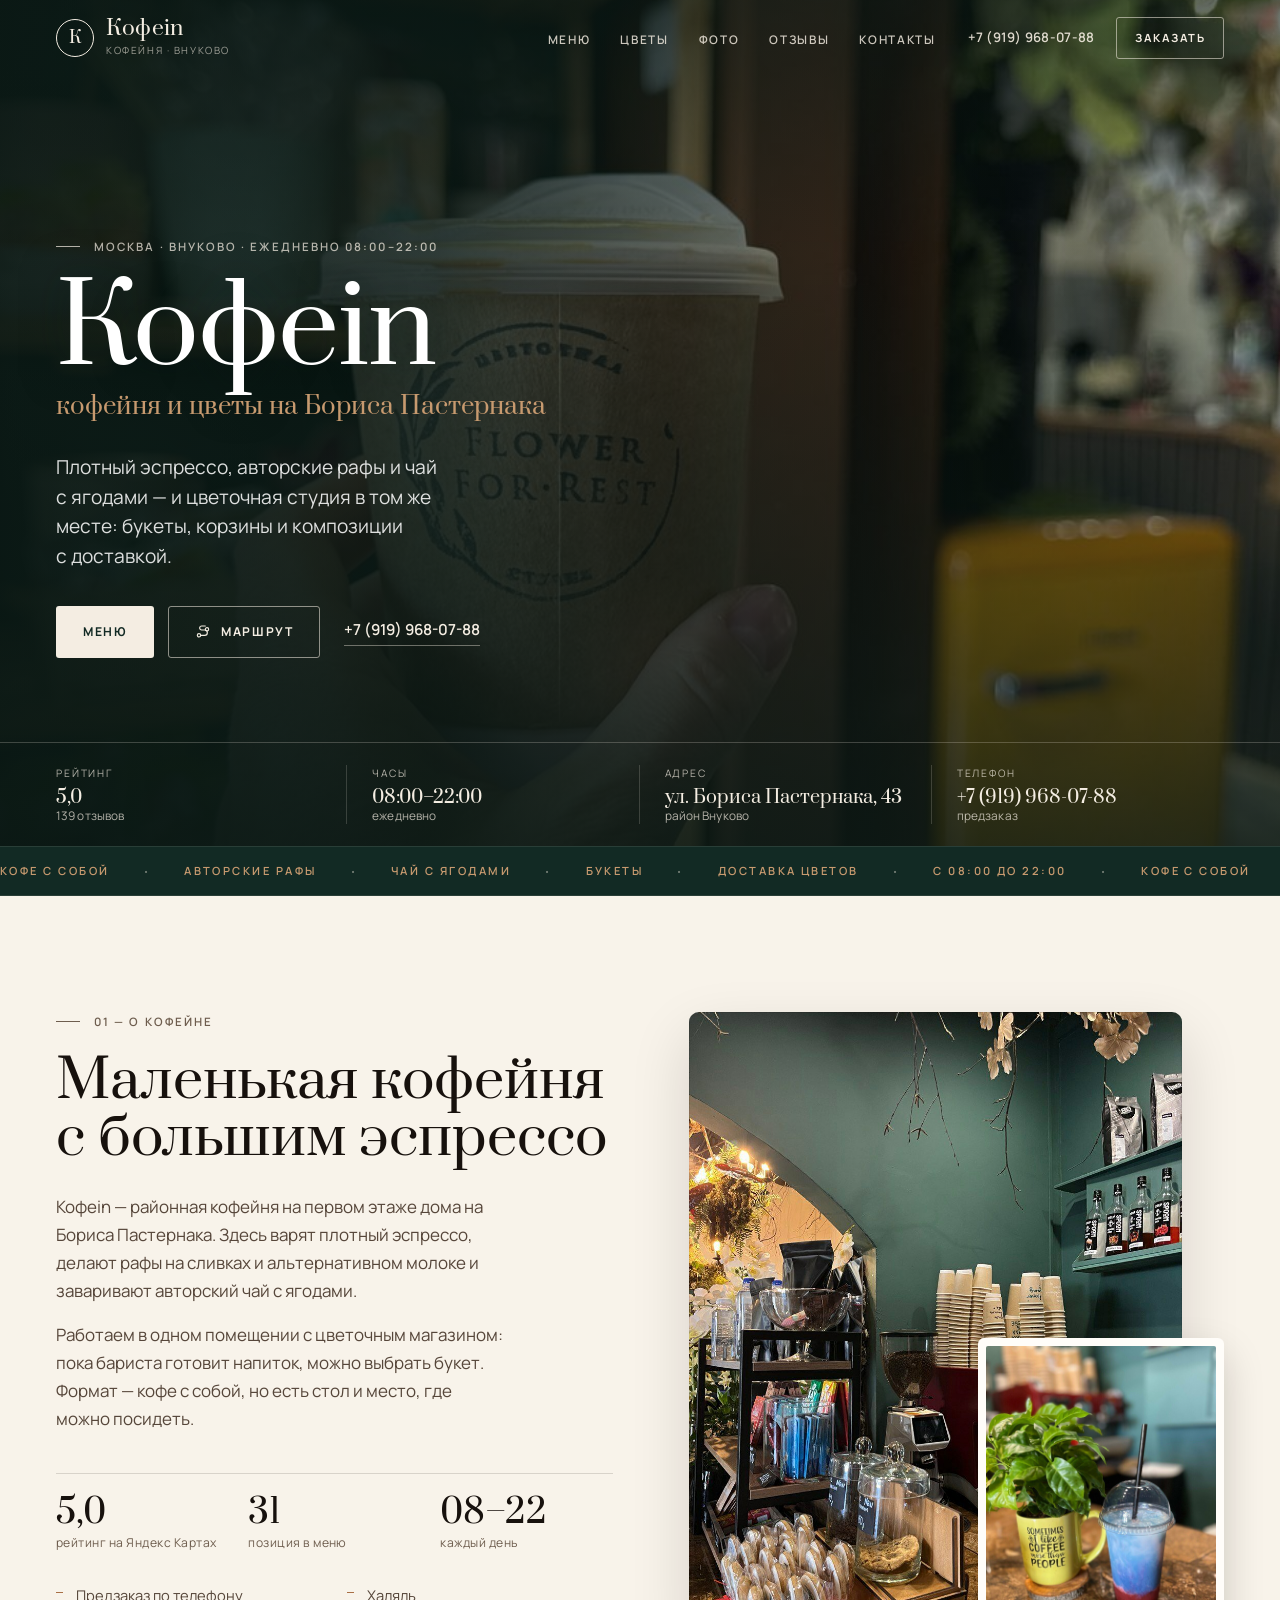
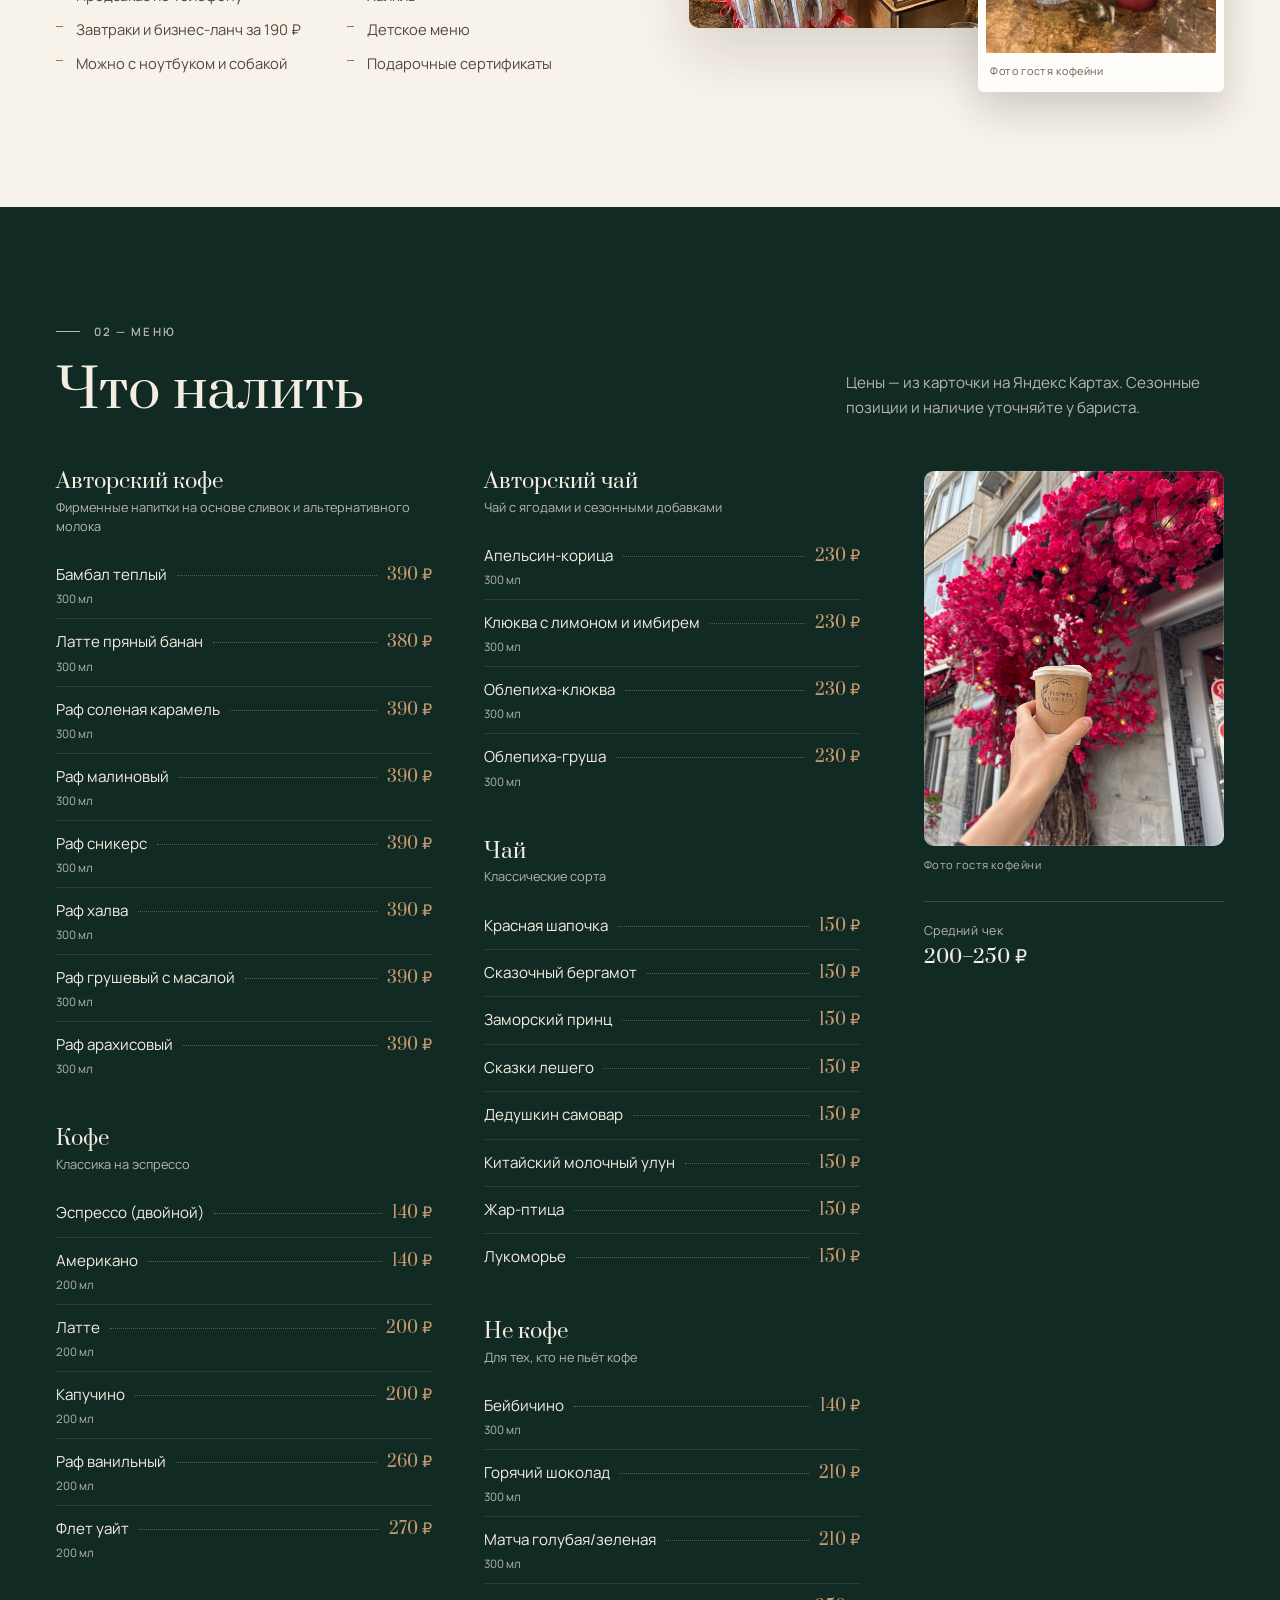
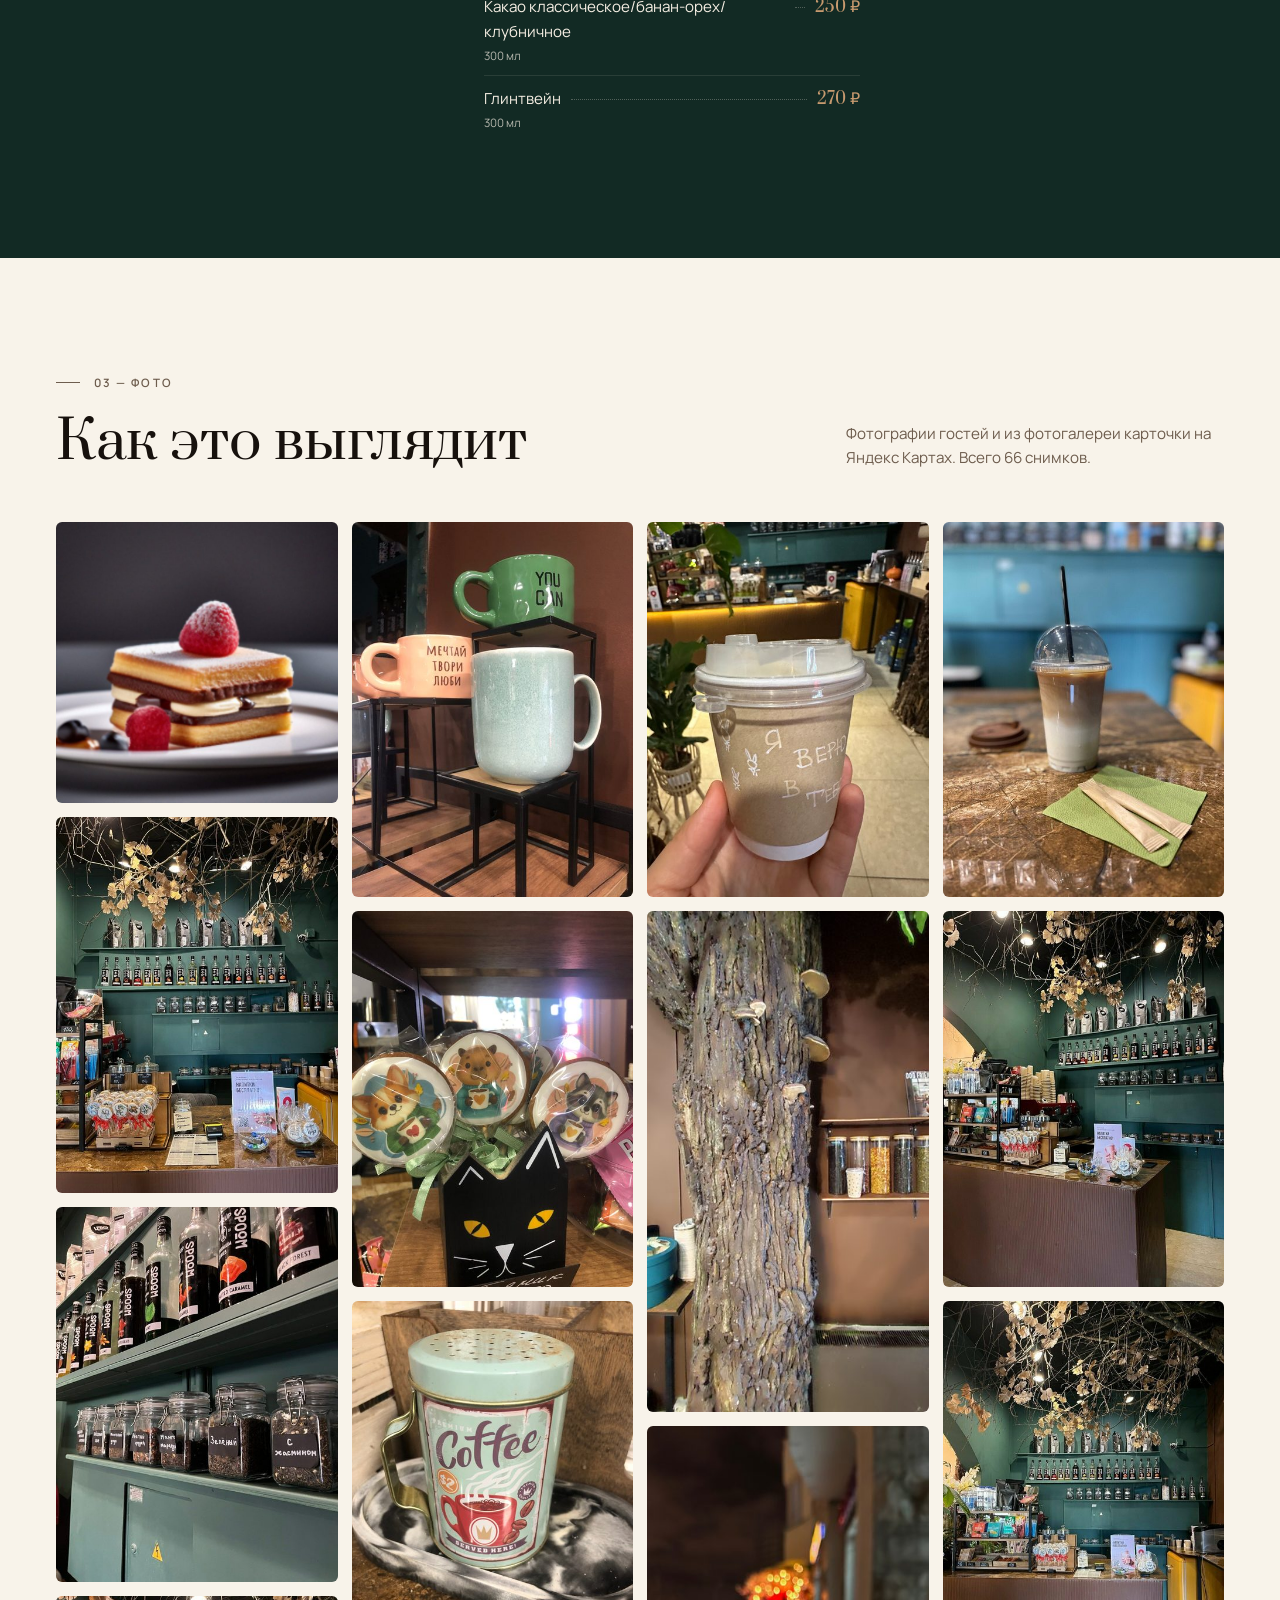
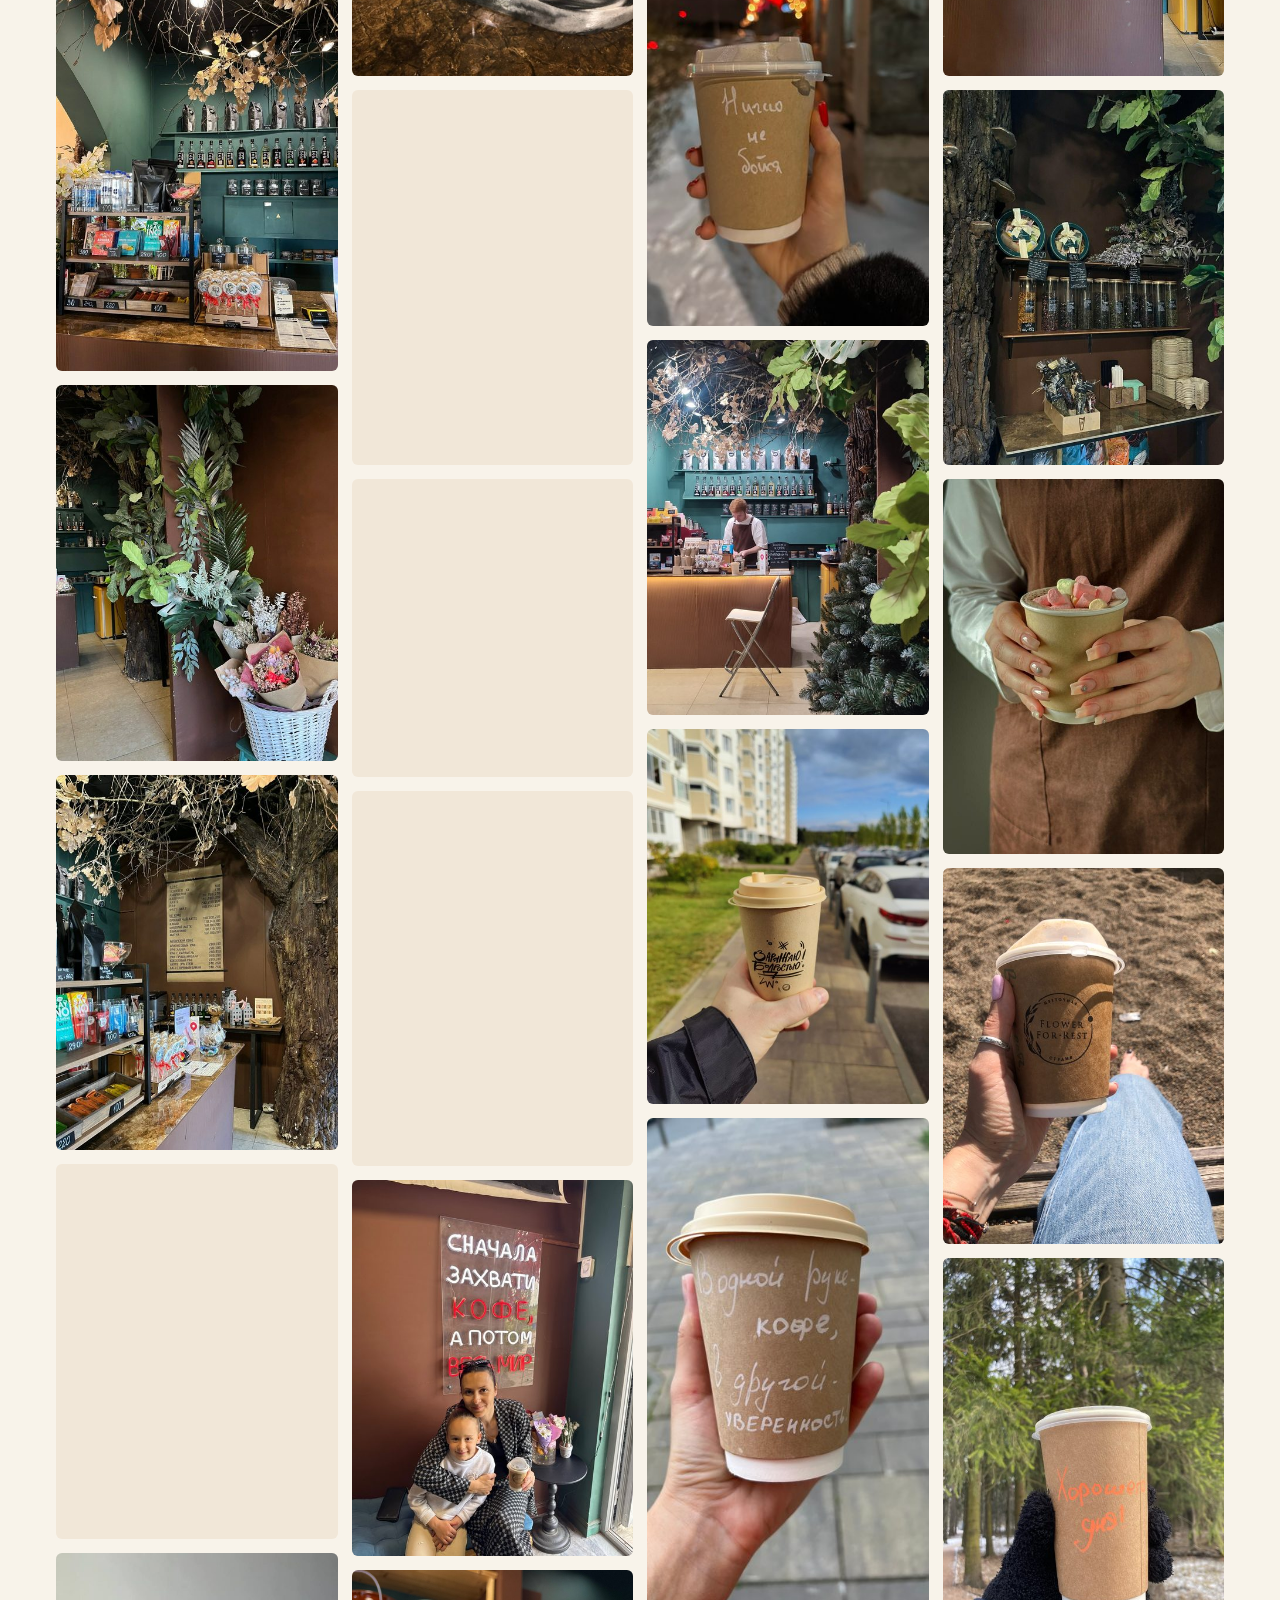
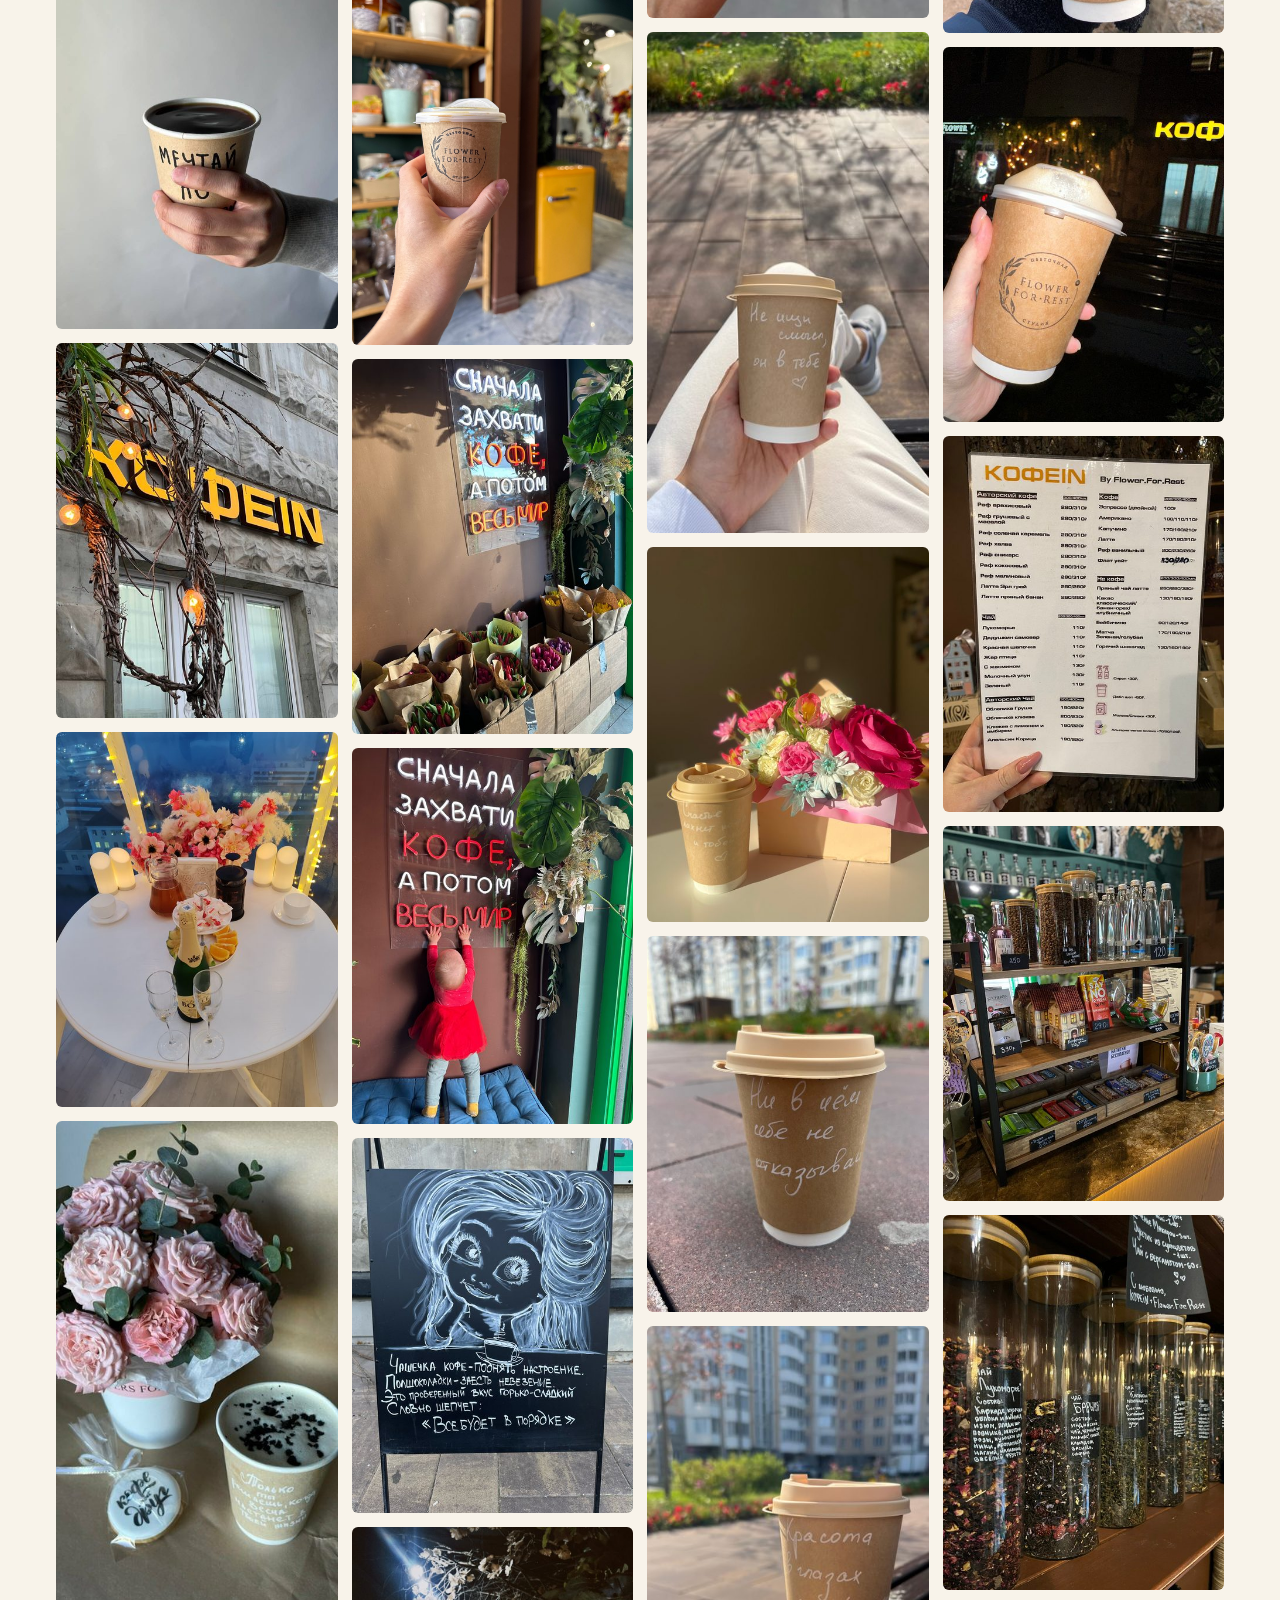
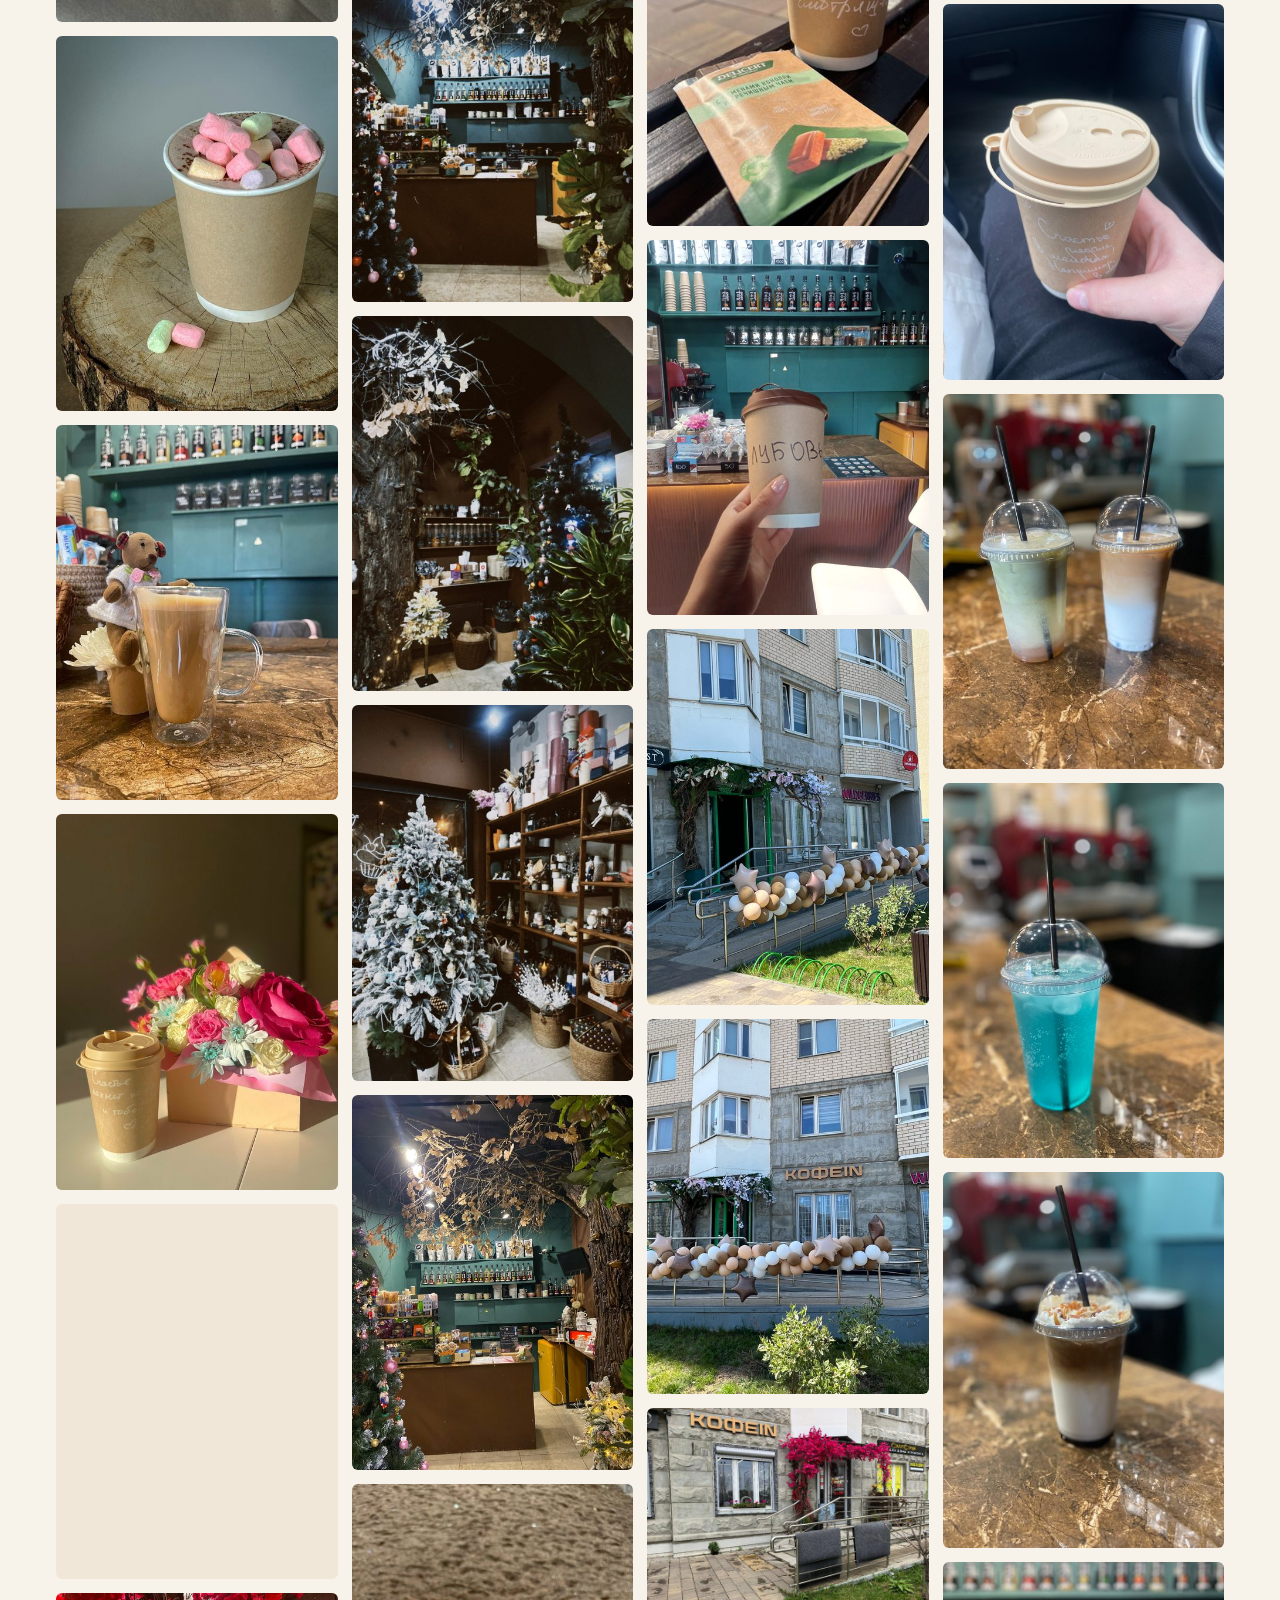
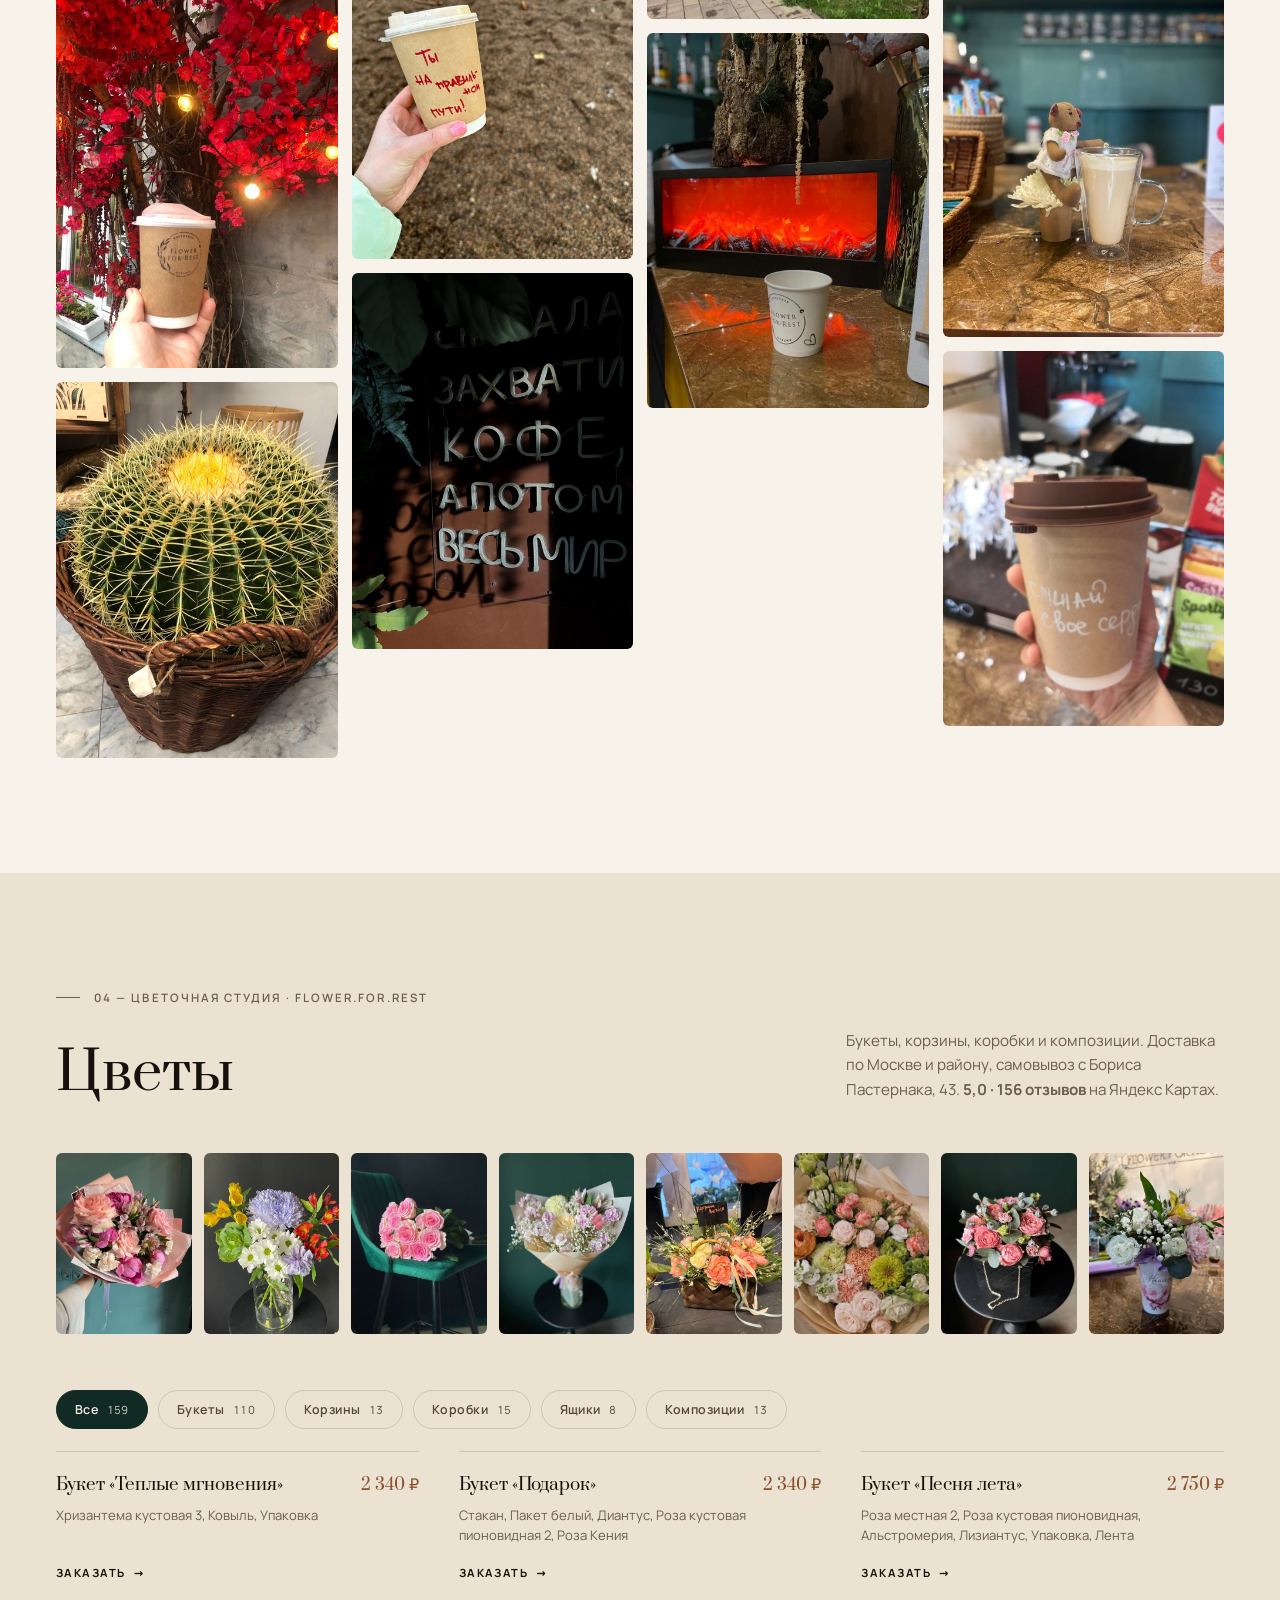
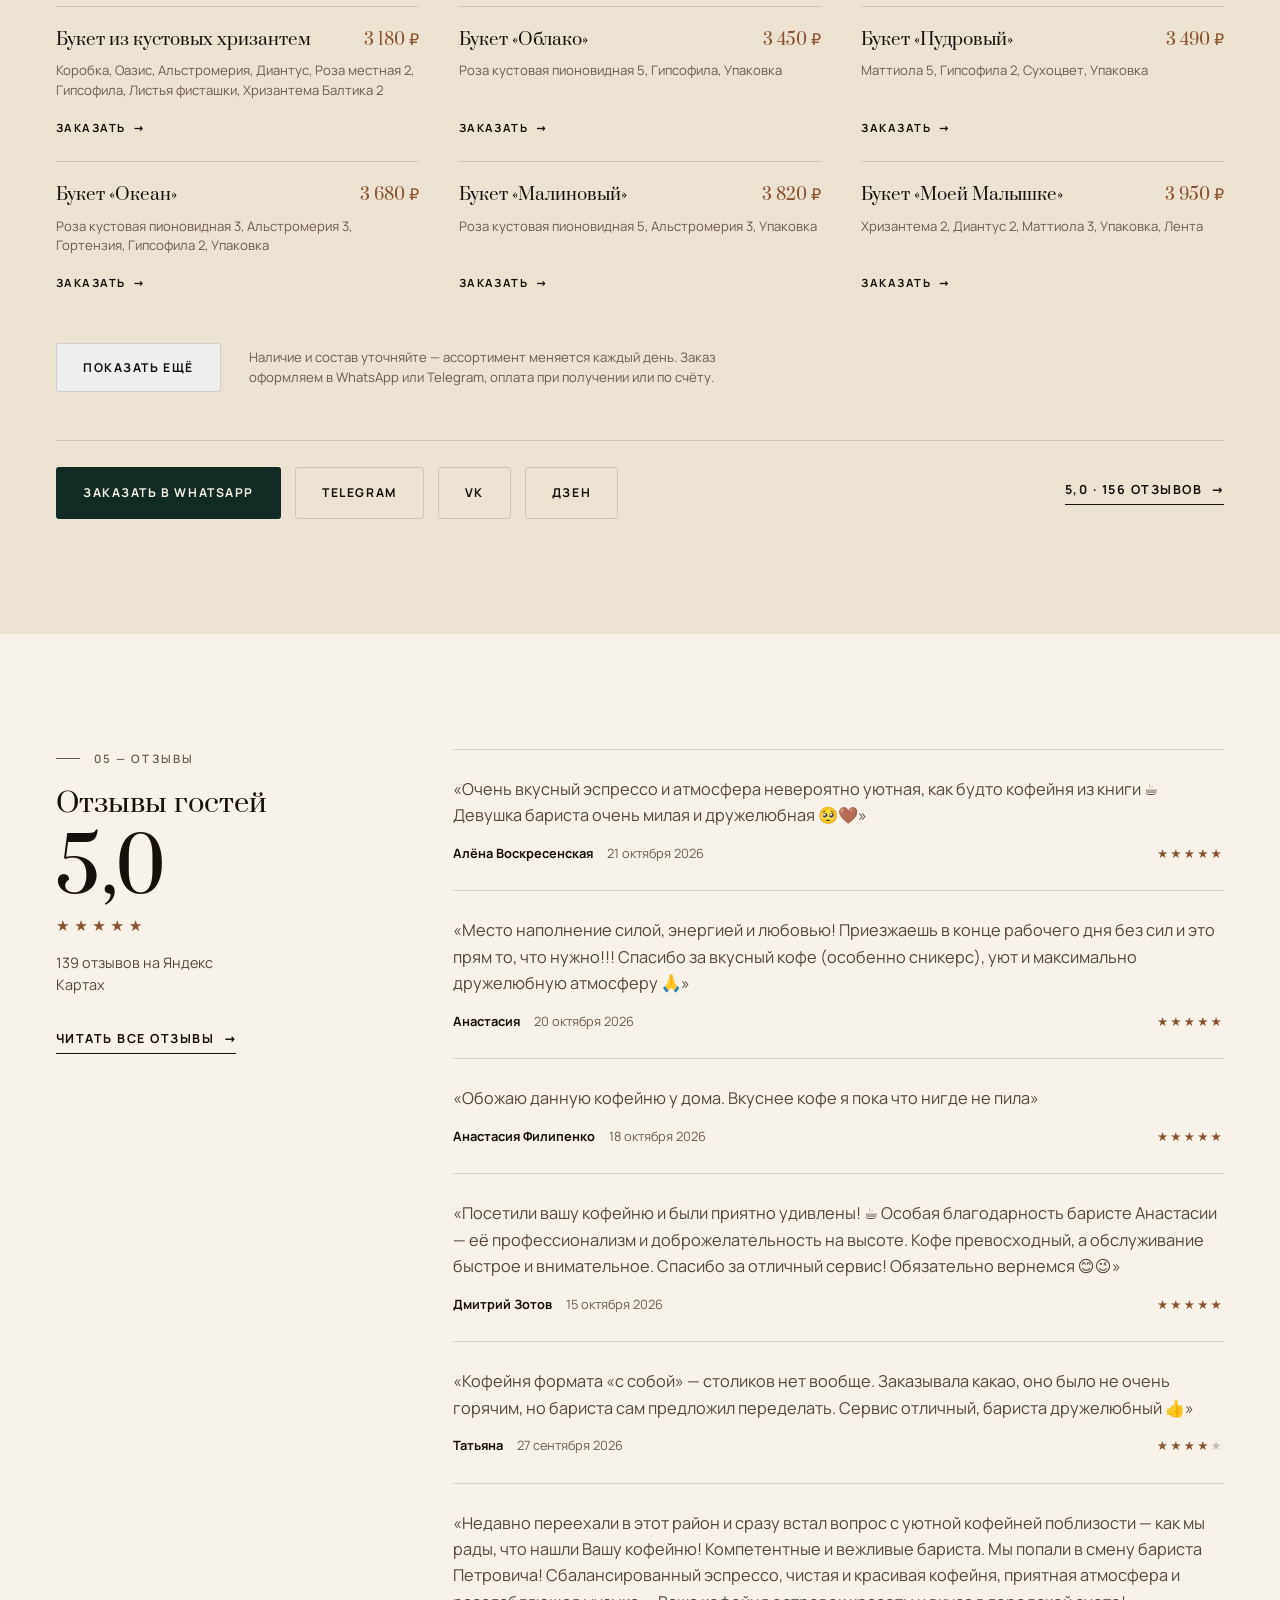
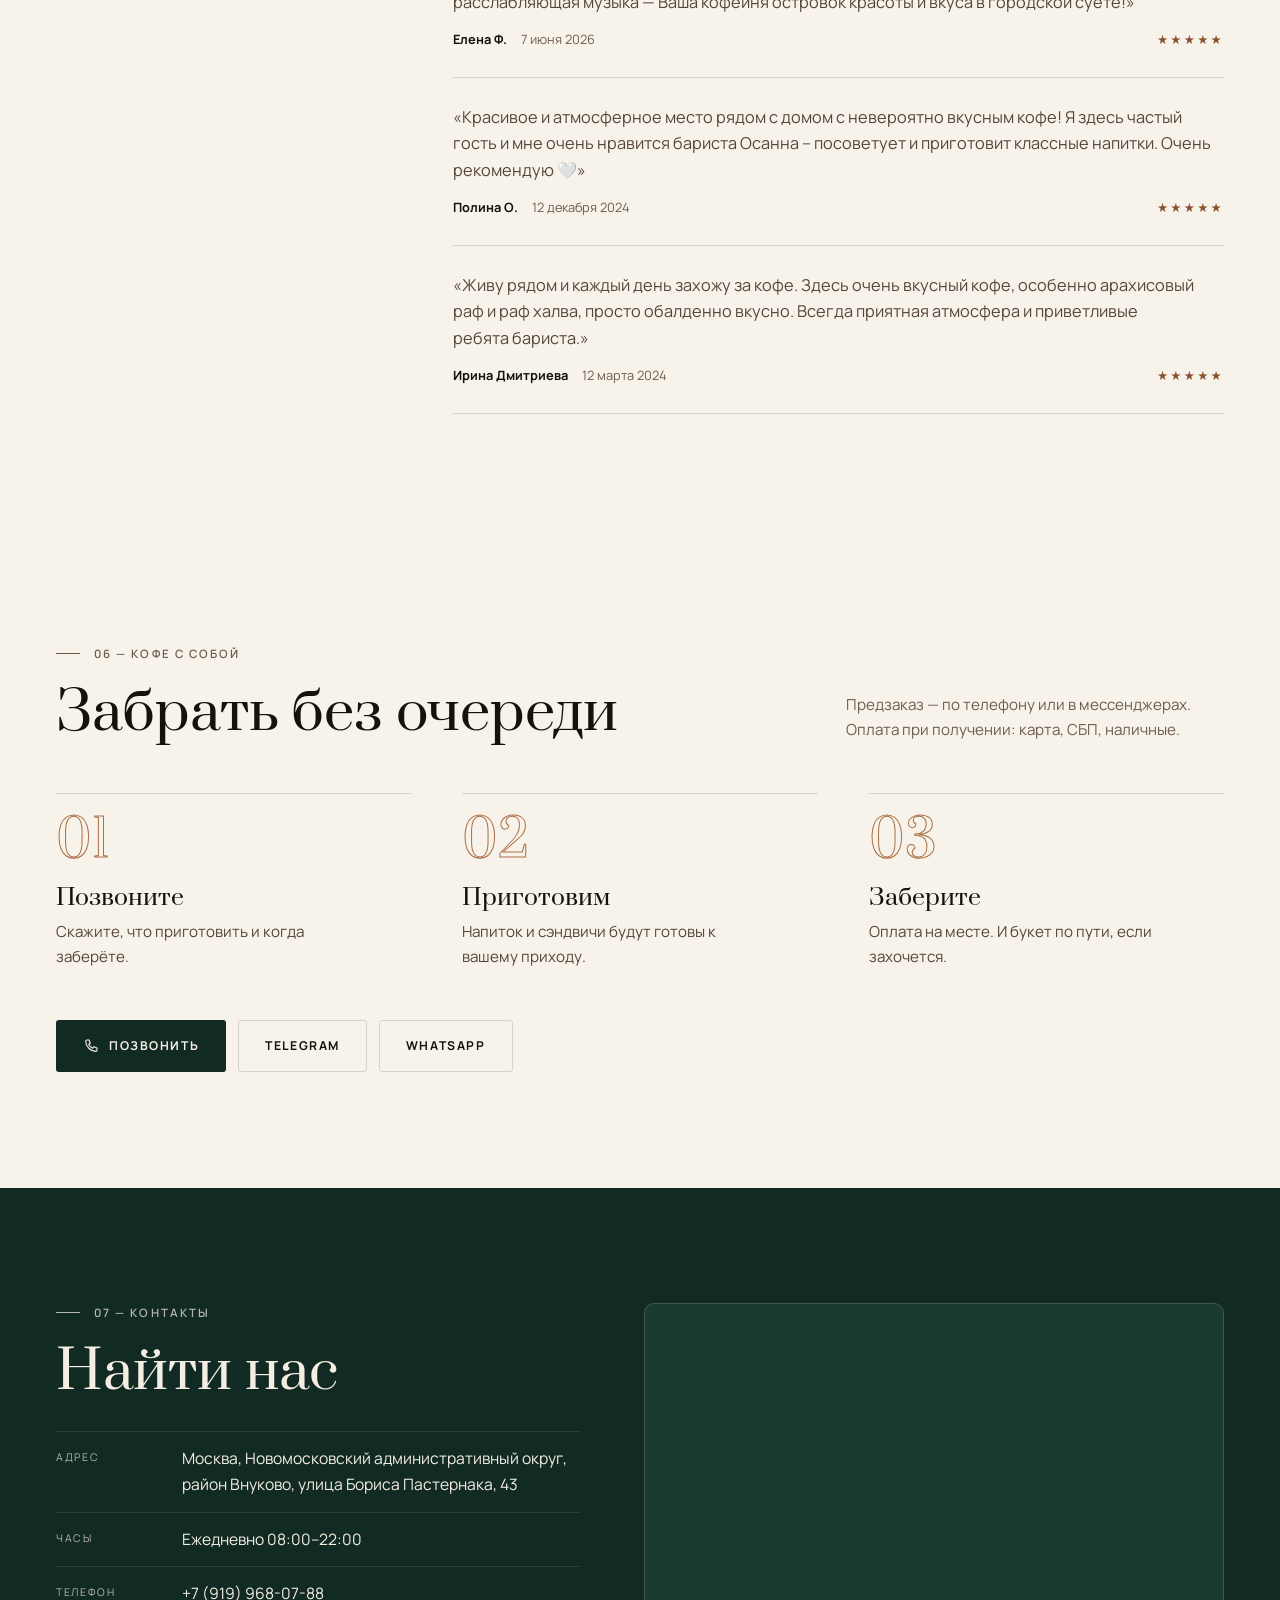
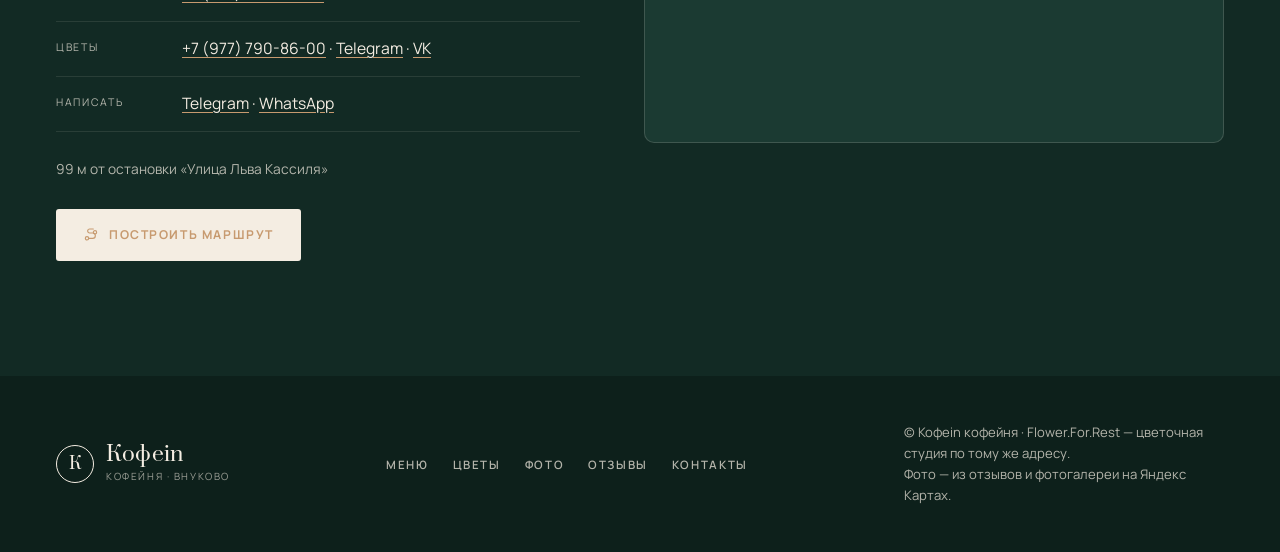
==== commit bea05ecf: "feat(flowers): цветочная студия Flower.For.Rest — каталог 159 позиций, витрина, заказ в WhatsApp, ко" ====
--- a/index.html
+++ b/index.html
@@ -3,22 +3,22 @@
 <head>
 <meta charset="utf-8">
 <meta name="viewport" content="width=device-width, initial-scale=1">
-<title>Кофеin кофейня — кофейня и цветы на Бориса Пастернака</title>
-<meta name="description" content="Кофеin кофейня: кофейня и цветы на Бориса Пастернака. ул. Бориса Пастернака, 43, ежедневно 08:00–22:00, +7 (919) 968-07-88. Средний чек 200–250 ₽.">
+<title>Кофеin кофейня и Flower.For.Rest — кофейня и цветы на Бориса Пастернака</title>
+<meta name="description" content="Кофеin кофейня и цветочная студия Flower.For.Rest: ул. Бориса Пастернака, 43, ежедневно 08:00–22:00, +7 (919) 968-07-88. Кофе, букеты, доставка.">
 <meta name="theme-color" content="#122a24">
 <meta property="og:type" content="website">
 <meta property="og:site_name" content="Кофеin кофейня">
 <meta property="og:locale" content="ru_RU">
 <meta property="og:url" content="https://dankkoom187.github.io/kofein/">
-<meta property="og:title" content="Кофеin кофейня — кофейня и цветы на Бориса Пастернака">
-<meta property="og:description" content="Кофеin кофейня: кофейня и цветы на Бориса Пастернака. ул. Бориса Пастернака, 43, ежедневно 08:00–22:00, +7 (919) 968-07-88. Средний чек 200–250 ₽.">
+<meta property="og:title" content="Кофеin кофейня и Flower.For.Rest — кофейня и цветы на Бориса Пастернака">
+<meta property="og:description" content="Кофеin кофейня и цветочная студия Flower.For.Rest: ул. Бориса Пастернака, 43, ежедневно 08:00–22:00, +7 (919) 968-07-88. Кофе, букеты, доставка.">
 <meta property="og:image" content="https://dankkoom187.github.io/kofein/assets/img/og.jpg">
 <meta property="og:image:width" content="1200">
 <meta property="og:image:height" content="630">
-<meta property="og:image:alt" content="Кофеin — кофейня на Бориса Пастернака, 43">
+<meta property="og:image:alt" content="Кофеin — кофейня и цветы на Бориса Пастернака, 43">
 <meta name="twitter:card" content="summary_large_image">
-<meta name="twitter:title" content="Кофеin кофейня — кофейня и цветы на Бориса Пастернака">
-<meta name="twitter:description" content="Кофеin кофейня: кофейня и цветы на Бориса Пастернака. ул. Бориса Пастернака, 43, ежедневно 08:00–22:00, +7 (919) 968-07-88. Средний чек 200–250 ₽.">
+<meta name="twitter:title" content="Кофеin кофейня и Flower.For.Rest — кофейня и цветы на Бориса Пастернака">
+<meta name="twitter:description" content="Кофеin кофейня и цветочная студия Flower.For.Rest: ул. Бориса Пастернака, 43, ежедневно 08:00–22:00, +7 (919) 968-07-88. Кофе, букеты, доставка.">
 <meta name="twitter:image" content="https://dankkoom187.github.io/kofein/assets/img/og.jpg">
 <link rel="canonical" href="https://dankkoom187.github.io/kofein/">
 <link rel="preload" as="image" href="assets/img/photos/2a0000019ea1e83fbd3fe032e4c158cc81ca.jpg">
@@ -42,8 +42,8 @@
 
     <nav class="nav" id="nav" aria-label="Основное меню">
       <ul>
-        <li><a href="#about">Кофейня</a></li>
         <li><a href="#menu">Меню</a></li>
+        <li><a href="#flowers">Цветы</a></li>
         <li><a href="#gallery">Фото</a></li>
         <li><a href="#reviews">Отзывы</a></li>
         <li><a href="#contacts">Контакты</a></li>
@@ -75,7 +75,7 @@
       <p class="label label--light">Москва · Внуково · ежедневно 08:00–22:00</p>
       <h1 class="hero__title">Кофеin</h1>
       <p class="hero__subtitle">кофейня и цветы на Бориса Пастернака</p>
-      <p class="hero__lead">Плотный эспрессо, авторские рафы и чай с ягодами. Забежать за чашкой по пути на работу — или задержаться на десять минут в тишине.</p>
+      <p class="hero__lead">Плотный эспрессо, авторские рафы и чай с ягодами — и цветочная студия в том же месте: букеты, корзины и композиции с доставкой.</p>
       <div class="hero__actions">
         <a class="btn btn--solid-light" href="#menu">Меню</a>
         <a class="btn btn--ghost-light" href="https://yandex.ru/maps?rtext=~55.638125,37.307011&amp;ruri=~ymapsbm1%3A%2F%2Forg%3Foid%3D179781002203&amp;mode=route" target="_blank" rel="noopener"><svg width="16" height="16" viewBox="0 0 24 24" fill="none" stroke="currentColor" stroke-width="1.7" stroke-linecap="round" stroke-linejoin="round" aria-hidden="true"><circle cx="6" cy="17" r="2.5"/><circle cx="18" cy="8" r="2.5"/><path d="M8.5 17h6a4 4 0 0 0 0-8H10a3 3 0 0 1 0-6h5.5"/></svg>Маршрут</a>
@@ -107,7 +107,7 @@
 
   <!-- Бегущая строка -->
   <div class="marquee" aria-hidden="true">
-    <div class="marquee__track"><span class="marquee__item">кофе с собой</span><span class="marquee__item">авторские рафы</span><span class="marquee__item">чай с ягодами</span><span class="marquee__item">завтраки</span><span class="marquee__item">цветы</span><span class="marquee__item">с 08:00 до 22:00</span><span class="marquee__item">кофе с собой</span><span class="marquee__item">авторские рафы</span><span class="marquee__item">чай с ягодами</span><span class="marquee__item">завтраки</span><span class="marquee__item">цветы</span><span class="marquee__item">с 08:00 до 22:00</span></div>
+    <div class="marquee__track"><span class="marquee__item">кофе с собой</span><span class="marquee__item">авторские рафы</span><span class="marquee__item">чай с ягодами</span><span class="marquee__item">букеты</span><span class="marquee__item">доставка цветов</span><span class="marquee__item">с 08:00 до 22:00</span><span class="marquee__item">кофе с собой</span><span class="marquee__item">авторские рафы</span><span class="marquee__item">чай с ягодами</span><span class="marquee__item">букеты</span><span class="marquee__item">доставка цветов</span><span class="marquee__item">с 08:00 до 22:00</span></div>
   </div>
 
   <!-- О кофейне -->
@@ -251,11 +251,219 @@
     </div>
   </section>
 
+  <!-- Цветочная студия -->
+  <section class="section section--stone flowers" id="flowers">
+    <div class="container">
+      <header class="section-head reveal">
+        <p class="label">04 — цветочная студия · Flower.For.Rest</p>
+        <div class="section-head__row">
+          <h2 class="h2">Цветы</h2>
+          <p class="section-head__note">Букеты, корзины, коробки и композиции. Доставка по Москве и району, самовывоз с Бориса Пастернака, 43. <strong>5,0 · 156 отзывов</strong> на Яндекс Картах.</p>
+        </div>
+      </header>
+
+      <ul class="flowers__gallery reveal">
+        <li><button class="gallery__item gallery__item--flower" type="button" data-full="assets/img/flowers/2a0000019f41c332de95c7821145a23b262a_orig.jpg" data-caption="Фото из отзыва Roman A., 2026-07-08"><img src="assets/img/flowers/2a0000019f41c332de95c7821145a23b262a_orig-thumb.jpg" srcset="assets/img/flowers/2a0000019f41c332de95c7821145a23b262a_orig-thumb.jpg 560w, assets/img/flowers/2a0000019f41c332de95c7821145a23b262a_orig.jpg 1200w" sizes="(max-width: 560px) 31vw, 16vw" width="560" height="747" alt="Фото из отзыва Roman A., 2026-07-08" loading="lazy" decoding="async"><figcaption>Фото из отзыва Roman A., 2026-07-08</figcaption></button></li>
+          <li><button class="gallery__item gallery__item--flower" type="button" data-full="assets/img/flowers/2a00000199ccfc5936b16e6b05c1ecf6f254_orig.jpg" data-caption="Фото из отзыва Алексей Корнеев, 2025-10-10"><img src="assets/img/flowers/2a00000199ccfc5936b16e6b05c1ecf6f254_orig-thumb.jpg" srcset="assets/img/flowers/2a00000199ccfc5936b16e6b05c1ecf6f254_orig-thumb.jpg 560w, assets/img/flowers/2a00000199ccfc5936b16e6b05c1ecf6f254_orig.jpg 1200w" sizes="(max-width: 560px) 31vw, 16vw" width="560" height="747" alt="Фото из отзыва Алексей Корнеев, 2025-10-10" loading="lazy" decoding="async"><figcaption>Фото из отзыва Алексей Корнеев, 2025-10-10</figcaption></button></li>
+          <li><button class="gallery__item gallery__item--flower" type="button" data-full="assets/img/flowers/2a00000192eb79151e2a96c87a19d304d8d6_orig.jpg" data-caption="Фото из отзыва Мария Ш., 2024-11-02"><img src="assets/img/flowers/2a00000192eb79151e2a96c87a19d304d8d6_orig-thumb.jpg" srcset="assets/img/flowers/2a00000192eb79151e2a96c87a19d304d8d6_orig-thumb.jpg 560w, assets/img/flowers/2a00000192eb79151e2a96c87a19d304d8d6_orig.jpg 1200w" sizes="(max-width: 560px) 31vw, 16vw" width="560" height="747" alt="Фото из отзыва Мария Ш., 2024-11-02" loading="lazy" decoding="async"><figcaption>Фото из отзыва Мария Ш., 2024-11-02</figcaption></button></li>
+          <li><button class="gallery__item gallery__item--flower" type="button" data-full="assets/img/flowers/2a0000019b643f2c176da5e0da181193cbea_orig.jpg" data-caption="Фото из отзыва Анастасия, 2025-12-28"><img src="assets/img/flowers/2a0000019b643f2c176da5e0da181193cbea_orig-thumb.jpg" srcset="assets/img/flowers/2a0000019b643f2c176da5e0da181193cbea_orig-thumb.jpg 560w, assets/img/flowers/2a0000019b643f2c176da5e0da181193cbea_orig.jpg 1200w" sizes="(max-width: 560px) 31vw, 16vw" width="560" height="747" alt="Фото из отзыва Анастасия, 2025-12-28" loading="lazy" decoding="async"><figcaption>Фото из отзыва Анастасия, 2025-12-28</figcaption></button></li>
+          <li><button class="gallery__item gallery__item--flower" type="button" data-full="assets/img/flowers/2a0000019c516918b0635407f84e97bb73f4_orig.jpg" data-caption="Фото из отзыва Дыня, 2026-02-12"><img src="assets/img/flowers/2a0000019c516918b0635407f84e97bb73f4_orig-thumb.jpg" srcset="assets/img/flowers/2a0000019c516918b0635407f84e97bb73f4_orig-thumb.jpg 560w, assets/img/flowers/2a0000019c516918b0635407f84e97bb73f4_orig.jpg 1200w" sizes="(max-width: 560px) 31vw, 16vw" width="560" height="747" alt="Фото из отзыва Дыня, 2026-02-12" loading="lazy" decoding="async"><figcaption>Фото из отзыва Дыня, 2026-02-12</figcaption></button></li>
+          <li><button class="gallery__item gallery__item--flower" type="button" data-full="assets/img/flowers/2a0000019c63faa578c922d61dc4df021f35_orig.jpg" data-caption="Фото из отзыва Мария, 2026-02-16"><img src="assets/img/flowers/2a0000019c63faa578c922d61dc4df021f35_orig-thumb.jpg" srcset="assets/img/flowers/2a0000019c63faa578c922d61dc4df021f35_orig-thumb.jpg 560w, assets/img/flowers/2a0000019c63faa578c922d61dc4df021f35_orig.jpg 1200w" sizes="(max-width: 560px) 31vw, 16vw" width="560" height="747" alt="Фото из отзыва Мария, 2026-02-16" loading="lazy" decoding="async"><figcaption>Фото из отзыва Мария, 2026-02-16</figcaption></button></li>
+          <li><button class="gallery__item gallery__item--flower" type="button" data-full="assets/img/flowers/2a0000019a72d5dcda7ec82065599ef4cbb3_orig.jpg" data-caption="Фото из отзыва Колесникова Руфина, 2025-11-11"><img src="assets/img/flowers/2a0000019a72d5dcda7ec82065599ef4cbb3_orig-thumb.jpg" srcset="assets/img/flowers/2a0000019a72d5dcda7ec82065599ef4cbb3_orig-thumb.jpg 560w, assets/img/flowers/2a0000019a72d5dcda7ec82065599ef4cbb3_orig.jpg 1200w" sizes="(max-width: 560px) 31vw, 16vw" width="560" height="747" alt="Фото из отзыва Колесникова Руфина, 2025-11-11" loading="lazy" decoding="async"><figcaption>Фото из отзыва Колесникова Руфина, 2025-11-11</figcaption></button></li>
+          <li><button class="gallery__item gallery__item--flower" type="button" data-full="assets/img/flowers/2a0000018bed267efe192493ec6bb4c3ada6_orig.jpg" data-caption="Фото из отзыва Ирина С., 2023-11-20"><img src="assets/img/flowers/2a0000018bed267efe192493ec6bb4c3ada6_orig-thumb.jpg" srcset="assets/img/flowers/2a0000018bed267efe192493ec6bb4c3ada6_orig-thumb.jpg 560w, assets/img/flowers/2a0000018bed267efe192493ec6bb4c3ada6_orig.jpg 1200w" sizes="(max-width: 560px) 31vw, 16vw" width="560" height="747" alt="Фото из отзыва Ирина С., 2023-11-20" loading="lazy" decoding="async"><figcaption>Фото из отзыва Ирина С., 2023-11-20</figcaption></button></li>
+      </ul>
+
+      <div class="chips reveal" role="group" aria-label="Категории товаров">
+        <button class="chip is-active" type="button" data-kind="all" aria-pressed="true">Все<span>159</span></button>
+            <button class="chip" type="button" data-kind="Букеты" aria-pressed="false">Букеты<span>110</span></button>
+            <button class="chip" type="button" data-kind="Корзины" aria-pressed="false">Корзины<span>13</span></button>
+            <button class="chip" type="button" data-kind="Коробки" aria-pressed="false">Коробки<span>15</span></button>
+            <button class="chip" type="button" data-kind="Ящики" aria-pressed="false">Ящики<span>8</span></button>
+            <button class="chip" type="button" data-kind="Композиции" aria-pressed="false">Композиции<span>13</span></button>
+      </div>
+
+      <ul class="products reveal" id="flowers-list">
+        <li class="product" data-kind="Букеты"><div class="product__row"><h3 class="product__title">Букет «Теплые мгновения»</h3><span class="product__price">2 340 ₽</span></div><p class="product__composition">Хризантема кустовая 3, Ковыль, Упаковка</p><a class="product__order" href="https://wa.me/79777908600?text=%D0%97%D0%B4%D1%80%D0%B0%D0%B2%D1%81%D1%82%D0%B2%D1%83%D0%B9%D1%82%D0%B5%21%20%D0%A5%D0%BE%D1%87%D1%83%20%D0%B7%D0%B0%D0%BA%D0%B0%D0%B7%D0%B0%D1%82%D1%8C%3A%20%D0%91%D1%83%D0%BA%D0%B5%D1%82%20%C2%AB%D0%A2%D0%B5%D0%BF%D0%BB%D1%8B%D0%B5%20%D0%BC%D0%B3%D0%BD%D0%BE%D0%B2%D0%B5%D0%BD%D0%B8%D1%8F%C2%BB%2C%202%C2%A0340%C2%A0%E2%82%BD." target="_blank" rel="noopener">Заказать<span aria-hidden="true">→</span></a></li>
+          <li class="product" data-kind="Букеты"><div class="product__row"><h3 class="product__title">Букет «Подарок»</h3><span class="product__price">2 340 ₽</span></div><p class="product__composition">Стакан, Пакет белый, Диантус, Роза кустовая пионовидная 2, Роза Кения</p><a class="product__order" href="https://wa.me/79777908600?text=%D0%97%D0%B4%D1%80%D0%B0%D0%B2%D1%81%D1%82%D0%B2%D1%83%D0%B9%D1%82%D0%B5%21%20%D0%A5%D0%BE%D1%87%D1%83%20%D0%B7%D0%B0%D0%BA%D0%B0%D0%B7%D0%B0%D1%82%D1%8C%3A%20%D0%91%D1%83%D0%BA%D0%B5%D1%82%20%C2%AB%D0%9F%D0%BE%D0%B4%D0%B0%D1%80%D0%BE%D0%BA%C2%BB%2C%202%C2%A0340%C2%A0%E2%82%BD." target="_blank" rel="noopener">Заказать<span aria-hidden="true">→</span></a></li>
+          <li class="product" data-kind="Букеты"><div class="product__row"><h3 class="product__title">Букет «Песня лета»</h3><span class="product__price">2 750 ₽</span></div><p class="product__composition">Роза местная 2, Роза кустовая пионовидная, Альстромерия, Лизиантус, Упаковка, Лента</p><a class="product__order" href="https://wa.me/79777908600?text=%D0%97%D0%B4%D1%80%D0%B0%D0%B2%D1%81%D1%82%D0%B2%D1%83%D0%B9%D1%82%D0%B5%21%20%D0%A5%D0%BE%D1%87%D1%83%20%D0%B7%D0%B0%D0%BA%D0%B0%D0%B7%D0%B0%D1%82%D1%8C%3A%20%D0%91%D1%83%D0%BA%D0%B5%D1%82%20%C2%AB%D0%9F%D0%B5%D1%81%D0%BD%D1%8F%20%D0%BB%D0%B5%D1%82%D0%B0%C2%BB%2C%202%C2%A0750%C2%A0%E2%82%BD." target="_blank" rel="noopener">Заказать<span aria-hidden="true">→</span></a></li>
+          <li class="product" data-kind="Букеты"><div class="product__row"><h3 class="product__title">Букет из кустовых хризантем</h3><span class="product__price">3 180 ₽</span></div><p class="product__composition">Коробка, Оазис, Альстромерия, Диантус, Роза местная 2, Гипсофила, Листья фисташки, Хризантема Балтика 2</p><a class="product__order" href="https://wa.me/79777908600?text=%D0%97%D0%B4%D1%80%D0%B0%D0%B2%D1%81%D1%82%D0%B2%D1%83%D0%B9%D1%82%D0%B5%21%20%D0%A5%D0%BE%D1%87%D1%83%20%D0%B7%D0%B0%D0%BA%D0%B0%D0%B7%D0%B0%D1%82%D1%8C%3A%20%D0%91%D1%83%D0%BA%D0%B5%D1%82%20%D0%B8%D0%B7%20%D0%BA%D1%83%D1%81%D1%82%D0%BE%D0%B2%D1%8B%D1%85%20%D1%85%D1%80%D0%B8%D0%B7%D0%B0%D0%BD%D1%82%D0%B5%D0%BC%2C%203%C2%A0180%C2%A0%E2%82%BD." target="_blank" rel="noopener">Заказать<span aria-hidden="true">→</span></a></li>
+          <li class="product" data-kind="Букеты"><div class="product__row"><h3 class="product__title">Букет «Облако»</h3><span class="product__price">3 450 ₽</span></div><p class="product__composition">Роза кустовая пионовидная 5, Гипсофила, Упаковка</p><a class="product__order" href="https://wa.me/79777908600?text=%D0%97%D0%B4%D1%80%D0%B0%D0%B2%D1%81%D1%82%D0%B2%D1%83%D0%B9%D1%82%D0%B5%21%20%D0%A5%D0%BE%D1%87%D1%83%20%D0%B7%D0%B0%D0%BA%D0%B0%D0%B7%D0%B0%D1%82%D1%8C%3A%20%D0%91%D1%83%D0%BA%D0%B5%D1%82%20%C2%AB%D0%9E%D0%B1%D0%BB%D0%B0%D0%BA%D0%BE%C2%BB%2C%203%C2%A0450%C2%A0%E2%82%BD." target="_blank" rel="noopener">Заказать<span aria-hidden="true">→</span></a></li>
+          <li class="product" data-kind="Букеты"><div class="product__row"><h3 class="product__title">Букет «Пудровый»</h3><span class="product__price">3 490 ₽</span></div><p class="product__composition">Маттиола 5, Гипсофила 2, Сухоцвет, Упаковка</p><a class="product__order" href="https://wa.me/79777908600?text=%D0%97%D0%B4%D1%80%D0%B0%D0%B2%D1%81%D1%82%D0%B2%D1%83%D0%B9%D1%82%D0%B5%21%20%D0%A5%D0%BE%D1%87%D1%83%20%D0%B7%D0%B0%D0%BA%D0%B0%D0%B7%D0%B0%D1%82%D1%8C%3A%20%D0%91%D1%83%D0%BA%D0%B5%D1%82%20%C2%AB%D0%9F%D1%83%D0%B4%D1%80%D0%BE%D0%B2%D1%8B%D0%B9%C2%BB%2C%203%C2%A0490%C2%A0%E2%82%BD." target="_blank" rel="noopener">Заказать<span aria-hidden="true">→</span></a></li>
+          <li class="product" data-kind="Букеты"><div class="product__row"><h3 class="product__title">Букет «Океан»</h3><span class="product__price">3 680 ₽</span></div><p class="product__composition">Роза кустовая пионовидная 3, Альстромерия 3, Гортензия, Гипсофила 2, Упаковка</p><a class="product__order" href="https://wa.me/79777908600?text=%D0%97%D0%B4%D1%80%D0%B0%D0%B2%D1%81%D1%82%D0%B2%D1%83%D0%B9%D1%82%D0%B5%21%20%D0%A5%D0%BE%D1%87%D1%83%20%D0%B7%D0%B0%D0%BA%D0%B0%D0%B7%D0%B0%D1%82%D1%8C%3A%20%D0%91%D1%83%D0%BA%D0%B5%D1%82%20%C2%AB%D0%9E%D0%BA%D0%B5%D0%B0%D0%BD%C2%BB%2C%203%C2%A0680%C2%A0%E2%82%BD." target="_blank" rel="noopener">Заказать<span aria-hidden="true">→</span></a></li>
+          <li class="product" data-kind="Букеты"><div class="product__row"><h3 class="product__title">Букет «Малиновый»</h3><span class="product__price">3 820 ₽</span></div><p class="product__composition">Роза кустовая пионовидная 5, Альстромерия 3, Упаковка</p><a class="product__order" href="https://wa.me/79777908600?text=%D0%97%D0%B4%D1%80%D0%B0%D0%B2%D1%81%D1%82%D0%B2%D1%83%D0%B9%D1%82%D0%B5%21%20%D0%A5%D0%BE%D1%87%D1%83%20%D0%B7%D0%B0%D0%BA%D0%B0%D0%B7%D0%B0%D1%82%D1%8C%3A%20%D0%91%D1%83%D0%BA%D0%B5%D1%82%20%C2%AB%D0%9C%D0%B0%D0%BB%D0%B8%D0%BD%D0%BE%D0%B2%D1%8B%D0%B9%C2%BB%2C%203%C2%A0820%C2%A0%E2%82%BD." target="_blank" rel="noopener">Заказать<span aria-hidden="true">→</span></a></li>
+          <li class="product" data-kind="Букеты"><div class="product__row"><h3 class="product__title">Букет «Моей Малышке»</h3><span class="product__price">3 950 ₽</span></div><p class="product__composition">Хризантема 2, Диантус 2, Маттиола 3, Упаковка, Лента</p><a class="product__order" href="https://wa.me/79777908600?text=%D0%97%D0%B4%D1%80%D0%B0%D0%B2%D1%81%D1%82%D0%B2%D1%83%D0%B9%D1%82%D0%B5%21%20%D0%A5%D0%BE%D1%87%D1%83%20%D0%B7%D0%B0%D0%BA%D0%B0%D0%B7%D0%B0%D1%82%D1%8C%3A%20%D0%91%D1%83%D0%BA%D0%B5%D1%82%20%C2%AB%D0%9C%D0%BE%D0%B5%D0%B9%20%D0%9C%D0%B0%D0%BB%D1%8B%D1%88%D0%BA%D0%B5%C2%BB%2C%203%C2%A0950%C2%A0%E2%82%BD." target="_blank" rel="noopener">Заказать<span aria-hidden="true">→</span></a></li>
+          <li class="product" hidden data-kind="Букеты"><div class="product__row"><h3 class="product__title">Букет «Симфония»</h3><span class="product__price">3 960 ₽</span></div><p class="product__composition">Гортензия, Маттиола 2, Диантус 3, Диантус кустовой 3, Альстромерия 3, Озотамнус, Упаковка</p><a class="product__order" href="https://wa.me/79777908600?text=%D0%97%D0%B4%D1%80%D0%B0%D0%B2%D1%81%D1%82%D0%B2%D1%83%D0%B9%D1%82%D0%B5%21%20%D0%A5%D0%BE%D1%87%D1%83%20%D0%B7%D0%B0%D0%BA%D0%B0%D0%B7%D0%B0%D1%82%D1%8C%3A%20%D0%91%D1%83%D0%BA%D0%B5%D1%82%20%C2%AB%D0%A1%D0%B8%D0%BC%D1%84%D0%BE%D0%BD%D0%B8%D1%8F%C2%BB%2C%203%C2%A0960%C2%A0%E2%82%BD." target="_blank" rel="noopener">Заказать<span aria-hidden="true">→</span></a></li>
+          <li class="product" hidden data-kind="Букеты"><div class="product__row"><h3 class="product__title">Букет «Первое свидание»</h3><span class="product__price">4 040 ₽</span></div><p class="product__composition">Альстромерия 2, Роза местная 7, Эвкалипт, Упаковка</p><a class="product__order" href="https://wa.me/79777908600?text=%D0%97%D0%B4%D1%80%D0%B0%D0%B2%D1%81%D1%82%D0%B2%D1%83%D0%B9%D1%82%D0%B5%21%20%D0%A5%D0%BE%D1%87%D1%83%20%D0%B7%D0%B0%D0%BA%D0%B0%D0%B7%D0%B0%D1%82%D1%8C%3A%20%D0%91%D1%83%D0%BA%D0%B5%D1%82%20%C2%AB%D0%9F%D0%B5%D1%80%D0%B2%D0%BE%D0%B5%20%D1%81%D0%B2%D0%B8%D0%B4%D0%B0%D0%BD%D0%B8%D0%B5%C2%BB%2C%204%C2%A0040%C2%A0%E2%82%BD." target="_blank" rel="noopener">Заказать<span aria-hidden="true">→</span></a></li>
+          <li class="product" hidden data-kind="Букеты"><div class="product__row"><h3 class="product__title">Букет «Комплимент»</h3><span class="product__price">4 280 ₽</span></div><p class="product__composition">Диантус 3, Роза кения5, Роза кустовая пионовидная 2, Альстромерия 1, Упаковка</p><a class="product__order" href="https://wa.me/79777908600?text=%D0%97%D0%B4%D1%80%D0%B0%D0%B2%D1%81%D1%82%D0%B2%D1%83%D0%B9%D1%82%D0%B5%21%20%D0%A5%D0%BE%D1%87%D1%83%20%D0%B7%D0%B0%D0%BA%D0%B0%D0%B7%D0%B0%D1%82%D1%8C%3A%20%D0%91%D1%83%D0%BA%D0%B5%D1%82%20%C2%AB%D0%9A%D0%BE%D0%BC%D0%BF%D0%BB%D0%B8%D0%BC%D0%B5%D0%BD%D1%82%C2%BB%2C%204%C2%A0280%C2%A0%E2%82%BD." target="_blank" rel="noopener">Заказать<span aria-hidden="true">→</span></a></li>
+          <li class="product" hidden data-kind="Букеты"><div class="product__row"><h3 class="product__title">Букет «Летний день»</h3><span class="product__price">4 280 ₽</span></div><p class="product__composition">Роза кустовая пионовидная2, Сирень, Альстромерия, Пион 2, Озотамнус, Диантус кустовой, Упаковка</p><a class="product__order" href="https://wa.me/79777908600?text=%D0%97%D0%B4%D1%80%D0%B0%D0%B2%D1%81%D1%82%D0%B2%D1%83%D0%B9%D1%82%D0%B5%21%20%D0%A5%D0%BE%D1%87%D1%83%20%D0%B7%D0%B0%D0%BA%D0%B0%D0%B7%D0%B0%D1%82%D1%8C%3A%20%D0%91%D1%83%D0%BA%D0%B5%D1%82%20%C2%AB%D0%9B%D0%B5%D1%82%D0%BD%D0%B8%D0%B9%20%D0%B4%D0%B5%D0%BD%D1%8C%C2%BB%2C%204%C2%A0280%C2%A0%E2%82%BD." target="_blank" rel="noopener">Заказать<span aria-hidden="true">→</span></a></li>
+          <li class="product" hidden data-kind="Букеты"><div class="product__row"><h3 class="product__title">Букет «Собран в саду»</h3><span class="product__price">4 300 ₽</span></div><p class="product__composition">Роза кустовая пионовидная 5, Диантус 3, Амарант, Тишью, Упаковка</p><a class="product__order" href="https://wa.me/79777908600?text=%D0%97%D0%B4%D1%80%D0%B0%D0%B2%D1%81%D1%82%D0%B2%D1%83%D0%B9%D1%82%D0%B5%21%20%D0%A5%D0%BE%D1%87%D1%83%20%D0%B7%D0%B0%D0%BA%D0%B0%D0%B7%D0%B0%D1%82%D1%8C%3A%20%D0%91%D1%83%D0%BA%D0%B5%D1%82%20%C2%AB%D0%A1%D0%BE%D0%B1%D1%80%D0%B0%D0%BD%20%D0%B2%20%D1%81%D0%B0%D0%B4%D1%83%C2%BB%2C%204%C2%A0300%C2%A0%E2%82%BD." target="_blank" rel="noopener">Заказать<span aria-hidden="true">→</span></a></li>
+          <li class="product" hidden data-kind="Букеты"><div class="product__row"><h3 class="product__title">Букет «Лагуна»</h3><span class="product__price">4 350 ₽</span></div><p class="product__composition">Альстромерия, Хризантема 3, Роза Кения 5, Гипсофила, Сухоцвет 6, Декор эвкалипт, Упаковка</p><a class="product__order" href="https://wa.me/79777908600?text=%D0%97%D0%B4%D1%80%D0%B0%D0%B2%D1%81%D1%82%D0%B2%D1%83%D0%B9%D1%82%D0%B5%21%20%D0%A5%D0%BE%D1%87%D1%83%20%D0%B7%D0%B0%D0%BA%D0%B0%D0%B7%D0%B0%D1%82%D1%8C%3A%20%D0%91%D1%83%D0%BA%D0%B5%D1%82%20%C2%AB%D0%9B%D0%B0%D0%B3%D1%83%D0%BD%D0%B0%C2%BB%2C%204%C2%A0350%C2%A0%E2%82%BD." target="_blank" rel="noopener">Заказать<span aria-hidden="true">→</span></a></li>
+          <li class="product" hidden data-kind="Букеты"><div class="product__row"><h3 class="product__title">Букет «Праздник»</h3><span class="product__price">4 440 ₽</span></div><p class="product__composition">Роза Эквадор 3, Альстромерия 2, Краспедия 3, Подсолнух 1, Малюцелла 2, Малина листья 2, Упаковка</p><a class="product__order" href="https://wa.me/79777908600?text=%D0%97%D0%B4%D1%80%D0%B0%D0%B2%D1%81%D1%82%D0%B2%D1%83%D0%B9%D1%82%D0%B5%21%20%D0%A5%D0%BE%D1%87%D1%83%20%D0%B7%D0%B0%D0%BA%D0%B0%D0%B7%D0%B0%D1%82%D1%8C%3A%20%D0%91%D1%83%D0%BA%D0%B5%D1%82%20%C2%AB%D0%9F%D1%80%D0%B0%D0%B7%D0%B4%D0%BD%D0%B8%D0%BA%C2%BB%2C%204%C2%A0440%C2%A0%E2%82%BD." target="_blank" rel="noopener">Заказать<span aria-hidden="true">→</span></a></li>
+          <li class="product" hidden data-kind="Букеты"><div class="product__row"><h3 class="product__title">Букет «Пудровый»</h3><span class="product__price">4 500 ₽</span></div><p class="product__composition">Роза Эквадор 3, Гортензия Мариама 1, Гипсофила 1, Роза кустовая пионовидная 3, Диантус 2, Упаковка</p><a class="product__order" href="https://wa.me/79777908600?text=%D0%97%D0%B4%D1%80%D0%B0%D0%B2%D1%81%D1%82%D0%B2%D1%83%D0%B9%D1%82%D0%B5%21%20%D0%A5%D0%BE%D1%87%D1%83%20%D0%B7%D0%B0%D0%BA%D0%B0%D0%B7%D0%B0%D1%82%D1%8C%3A%20%D0%91%D1%83%D0%BA%D0%B5%D1%82%20%C2%AB%D0%9F%D1%83%D0%B4%D1%80%D0%BE%D0%B2%D1%8B%D0%B9%C2%BB%2C%204%C2%A0500%C2%A0%E2%82%BD." target="_blank" rel="noopener">Заказать<span aria-hidden="true">→</span></a></li>
+          <li class="product" hidden data-kind="Букеты"><div class="product__row"><h3 class="product__title">Букет «Дофаминовый»</h3><span class="product__price">4 500 ₽</span></div><p class="product__composition">Орхидея Цимбидиум 2, Алтай 1, матиола 1, Диантус 2, Альстр 2, Гербера 1, Роза пионовидная куст 1, Озотамнус 2, Упаковка 1</p><a class="product__order" href="https://wa.me/79777908600?text=%D0%97%D0%B4%D1%80%D0%B0%D0%B2%D1%81%D1%82%D0%B2%D1%83%D0%B9%D1%82%D0%B5%21%20%D0%A5%D0%BE%D1%87%D1%83%20%D0%B7%D0%B0%D0%BA%D0%B0%D0%B7%D0%B0%D1%82%D1%8C%3A%20%D0%91%D1%83%D0%BA%D0%B5%D1%82%20%C2%AB%D0%94%D0%BE%D1%84%D0%B0%D0%BC%D0%B8%D0%BD%D0%BE%D0%B2%D1%8B%D0%B9%C2%BB%2C%204%C2%A0500%C2%A0%E2%82%BD." target="_blank" rel="noopener">Заказать<span aria-hidden="true">→</span></a></li>
+          <li class="product" hidden data-kind="Букеты"><div class="product__row"><h3 class="product__title">Букет «Яркий комплимент»</h3><span class="product__price">4 580 ₽</span></div><p class="product__composition">Гортензия Мариама, Диантус 3, Кониферн 2, Лимониум 2, Роза кустовая пионовидная 2, Упаковка</p><a class="product__order" href="https://wa.me/79777908600?text=%D0%97%D0%B4%D1%80%D0%B0%D0%B2%D1%81%D1%82%D0%B2%D1%83%D0%B9%D1%82%D0%B5%21%20%D0%A5%D0%BE%D1%87%D1%83%20%D0%B7%D0%B0%D0%BA%D0%B0%D0%B7%D0%B0%D1%82%D1%8C%3A%20%D0%91%D1%83%D0%BA%D0%B5%D1%82%20%C2%AB%D0%AF%D1%80%D0%BA%D0%B8%D0%B9%20%D0%BA%D0%BE%D0%BC%D0%BF%D0%BB%D0%B8%D0%BC%D0%B5%D0%BD%D1%82%C2%BB%2C%204%C2%A0580%C2%A0%E2%82%BD." target="_blank" rel="noopener">Заказать<span aria-hidden="true">→</span></a></li>
+          <li class="product" hidden data-kind="Букеты"><div class="product__row"><h3 class="product__title">Букет «Милый Комплимент»</h3><span class="product__price">4 620 ₽</span></div><p class="product__composition">Сантини Дория 5, Роза местная 19, Упаковка</p><a class="product__order" href="https://wa.me/79777908600?text=%D0%97%D0%B4%D1%80%D0%B0%D0%B2%D1%81%D1%82%D0%B2%D1%83%D0%B9%D1%82%D0%B5%21%20%D0%A5%D0%BE%D1%87%D1%83%20%D0%B7%D0%B0%D0%BA%D0%B0%D0%B7%D0%B0%D1%82%D1%8C%3A%20%D0%91%D1%83%D0%BA%D0%B5%D1%82%20%C2%AB%D0%9C%D0%B8%D0%BB%D1%8B%D0%B9%20%D0%9A%D0%BE%D0%BC%D0%BF%D0%BB%D0%B8%D0%BC%D0%B5%D0%BD%D1%82%C2%BB%2C%204%C2%A0620%C2%A0%E2%82%BD." target="_blank" rel="noopener">Заказать<span aria-hidden="true">→</span></a></li>
+          <li class="product" hidden data-kind="Букеты"><div class="product__row"><h3 class="product__title">Букет «Море чувств»</h3><span class="product__price">4 800 ₽</span></div><p class="product__composition">Гортензия Мариама, Роза Кандилайт 5, Эвкалипт, Альстромерия 4, Упаковка</p><a class="product__order" href="https://wa.me/79777908600?text=%D0%97%D0%B4%D1%80%D0%B0%D0%B2%D1%81%D1%82%D0%B2%D1%83%D0%B9%D1%82%D0%B5%21%20%D0%A5%D0%BE%D1%87%D1%83%20%D0%B7%D0%B0%D0%BA%D0%B0%D0%B7%D0%B0%D1%82%D1%8C%3A%20%D0%91%D1%83%D0%BA%D0%B5%D1%82%20%C2%AB%D0%9C%D0%BE%D1%80%D0%B5%20%D1%87%D1%83%D0%B2%D1%81%D1%82%D0%B2%C2%BB%2C%204%C2%A0800%C2%A0%E2%82%BD." target="_blank" rel="noopener">Заказать<span aria-hidden="true">→</span></a></li>
+          <li class="product" hidden data-kind="Букеты"><div class="product__row"><h3 class="product__title">Букет «Кокетка»«</h3><span class="product__price">5 210 ₽</span></div><p class="product__composition">Роза кустовая Яна, Роза кустовая пионовидная 5, Эвкалипт, Упаковка</p><a class="product__order" href="https://wa.me/79777908600?text=%D0%97%D0%B4%D1%80%D0%B0%D0%B2%D1%81%D1%82%D0%B2%D1%83%D0%B9%D1%82%D0%B5%21%20%D0%A5%D0%BE%D1%87%D1%83%20%D0%B7%D0%B0%D0%BA%D0%B0%D0%B7%D0%B0%D1%82%D1%8C%3A%20%D0%91%D1%83%D0%BA%D0%B5%D1%82%20%C2%AB%D0%9A%D0%BE%D0%BA%D0%B5%D1%82%D0%BA%D0%B0%C2%BB%C2%AB%2C%205%C2%A0210%C2%A0%E2%82%BD." target="_blank" rel="noopener">Заказать<span aria-hidden="true">→</span></a></li>
+          <li class="product" hidden data-kind="Букеты"><div class="product__row"><h3 class="product__title">Букет «Спелая Ягода»</h3><span class="product__price">5 290 ₽</span></div><p class="product__composition">Роза Эквадор 6, Альстромерия 6, Кверкус 2, Ягоды гранат 2, Упаковка</p><a class="product__order" href="https://wa.me/79777908600?text=%D0%97%D0%B4%D1%80%D0%B0%D0%B2%D1%81%D1%82%D0%B2%D1%83%D0%B9%D1%82%D0%B5%21%20%D0%A5%D0%BE%D1%87%D1%83%20%D0%B7%D0%B0%D0%BA%D0%B0%D0%B7%D0%B0%D1%82%D1%8C%3A%20%D0%91%D1%83%D0%BA%D0%B5%D1%82%20%C2%AB%D0%A1%D0%BF%D0%B5%D0%BB%D0%B0%D1%8F%20%D0%AF%D0%B3%D0%BE%D0%B4%D0%B0%C2%BB%2C%205%C2%A0290%C2%A0%E2%82%BD." target="_blank" rel="noopener">Заказать<span aria-hidden="true">→</span></a></li>
+          <li class="product" hidden data-kind="Букеты"><div class="product__row"><h3 class="product__title">Букет «Яркая моя»</h3><span class="product__price">5 340 ₽</span></div><p class="product__composition">Озотамнус, Роза Эквадор 3, Альстромерия 3, Роза кустовая пионовидная 2, Гортензия, Маттиола 2, Упаковка</p><a class="product__order" href="https://wa.me/79777908600?text=%D0%97%D0%B4%D1%80%D0%B0%D0%B2%D1%81%D1%82%D0%B2%D1%83%D0%B9%D1%82%D0%B5%21%20%D0%A5%D0%BE%D1%87%D1%83%20%D0%B7%D0%B0%D0%BA%D0%B0%D0%B7%D0%B0%D1%82%D1%8C%3A%20%D0%91%D1%83%D0%BA%D0%B5%D1%82%20%C2%AB%D0%AF%D1%80%D0%BA%D0%B0%D1%8F%20%D0%BC%D0%BE%D1%8F%C2%BB%2C%205%C2%A0340%C2%A0%E2%82%BD." target="_blank" rel="noopener">Заказать<span aria-hidden="true">→</span></a></li>
+          <li class="product" hidden data-kind="Букеты"><div class="product__row"><h3 class="product__title">Букет «Моей Солнечной»</h3><span class="product__price">5 450 ₽</span></div><p class="product__composition">Гортензия, Сирень 3, Роза кустовая пионовидная 2, Диантус 2, Диантус кустовой 4, Упаковка</p><a class="product__order" href="https://wa.me/79777908600?text=%D0%97%D0%B4%D1%80%D0%B0%D0%B2%D1%81%D1%82%D0%B2%D1%83%D0%B9%D1%82%D0%B5%21%20%D0%A5%D0%BE%D1%87%D1%83%20%D0%B7%D0%B0%D0%BA%D0%B0%D0%B7%D0%B0%D1%82%D1%8C%3A%20%D0%91%D1%83%D0%BA%D0%B5%D1%82%20%C2%AB%D0%9C%D0%BE%D0%B5%D0%B9%20%D0%A1%D0%BE%D0%BB%D0%BD%D0%B5%D1%87%D0%BD%D0%BE%D0%B9%C2%BB%2C%205%C2%A0450%C2%A0%E2%82%BD." target="_blank" rel="noopener">Заказать<span aria-hidden="true">→</span></a></li>
+          <li class="product" hidden data-kind="Букеты"><div class="product__row"><h3 class="product__title">Букет «Чувственность»</h3><span class="product__price">5 470 ₽</span></div><p class="product__composition">Роза Эквадор 3, Роза кустовая пионовидная 2, Гортензия, Озотамнус 3, Диантус 2, Эвкалипт, Тишью, Упаковка</p><a class="product__order" href="https://wa.me/79777908600?text=%D0%97%D0%B4%D1%80%D0%B0%D0%B2%D1%81%D1%82%D0%B2%D1%83%D0%B9%D1%82%D0%B5%21%20%D0%A5%D0%BE%D1%87%D1%83%20%D0%B7%D0%B0%D0%BA%D0%B0%D0%B7%D0%B0%D1%82%D1%8C%3A%20%D0%91%D1%83%D0%BA%D0%B5%D1%82%20%C2%AB%D0%A7%D1%83%D0%B2%D1%81%D1%82%D0%B2%D0%B5%D0%BD%D0%BD%D0%BE%D1%81%D1%82%D1%8C%C2%BB%2C%205%C2%A0470%C2%A0%E2%82%BD." target="_blank" rel="noopener">Заказать<span aria-hidden="true">→</span></a></li>
+          <li class="product" hidden data-kind="Букеты"><div class="product__row"><h3 class="product__title">Букет «Кармен»</h3><span class="product__price">5 500 ₽</span></div><p class="product__composition">Роза Эквадор, Листья Фисташки, Скиммия, Лилия, Альстромерия, Диантус, Сухоцвет, Нутан Сакссешн, Упаковка</p><a class="product__order" href="https://wa.me/79777908600?text=%D0%97%D0%B4%D1%80%D0%B0%D0%B2%D1%81%D1%82%D0%B2%D1%83%D0%B9%D1%82%D0%B5%21%20%D0%A5%D0%BE%D1%87%D1%83%20%D0%B7%D0%B0%D0%BA%D0%B0%D0%B7%D0%B0%D1%82%D1%8C%3A%20%D0%91%D1%83%D0%BA%D0%B5%D1%82%20%C2%AB%D0%9A%D0%B0%D1%80%D0%BC%D0%B5%D0%BD%C2%BB%2C%205%C2%A0500%C2%A0%E2%82%BD." target="_blank" rel="noopener">Заказать<span aria-hidden="true">→</span></a></li>
+          <li class="product" hidden data-kind="Букеты"><div class="product__row"><h3 class="product__title">Букет «Барби»</h3><span class="product__price">5 530 ₽</span></div><p class="product__composition">Хризантема Балтика 3, Роза Кения 16, Упаковка</p><a class="product__order" href="https://wa.me/79777908600?text=%D0%97%D0%B4%D1%80%D0%B0%D0%B2%D1%81%D1%82%D0%B2%D1%83%D0%B9%D1%82%D0%B5%21%20%D0%A5%D0%BE%D1%87%D1%83%20%D0%B7%D0%B0%D0%BA%D0%B0%D0%B7%D0%B0%D1%82%D1%8C%3A%20%D0%91%D1%83%D0%BA%D0%B5%D1%82%20%C2%AB%D0%91%D0%B0%D1%80%D0%B1%D0%B8%C2%BB%2C%205%C2%A0530%C2%A0%E2%82%BD." target="_blank" rel="noopener">Заказать<span aria-hidden="true">→</span></a></li>
+          <li class="product" hidden data-kind="Букеты"><div class="product__row"><h3 class="product__title">Букет «Зефир»</h3><span class="product__price">5 555 ₽</span></div><p class="product__composition">Ранункулюс 2, Роза кустовая пионовидная 2, Диантус 3, Маттиола, Упаковка, Лента</p><a class="product__order" href="https://wa.me/79777908600?text=%D0%97%D0%B4%D1%80%D0%B0%D0%B2%D1%81%D1%82%D0%B2%D1%83%D0%B9%D1%82%D0%B5%21%20%D0%A5%D0%BE%D1%87%D1%83%20%D0%B7%D0%B0%D0%BA%D0%B0%D0%B7%D0%B0%D1%82%D1%8C%3A%20%D0%91%D1%83%D0%BA%D0%B5%D1%82%20%C2%AB%D0%97%D0%B5%D1%84%D0%B8%D1%80%C2%BB%2C%205%C2%A0555%C2%A0%E2%82%BD." target="_blank" rel="noopener">Заказать<span aria-hidden="true">→</span></a></li>
+          <li class="product" hidden data-kind="Букеты"><div class="product__row"><h3 class="product__title">Букет «Калейдоскоп»</h3><span class="product__price">5 560 ₽</span></div><p class="product__composition">Хризантема 3, Роза Эквадор 3, Пион Флейм, Роза кустовая пионовидная 2, Диантус 3, Диантус кустовой 2, Упаковка</p><a class="product__order" href="https://wa.me/79777908600?text=%D0%97%D0%B4%D1%80%D0%B0%D0%B2%D1%81%D1%82%D0%B2%D1%83%D0%B9%D1%82%D0%B5%21%20%D0%A5%D0%BE%D1%87%D1%83%20%D0%B7%D0%B0%D0%BA%D0%B0%D0%B7%D0%B0%D1%82%D1%8C%3A%20%D0%91%D1%83%D0%BA%D0%B5%D1%82%20%C2%AB%D0%9A%D0%B0%D0%BB%D0%B5%D0%B9%D0%B4%D0%BE%D1%81%D0%BA%D0%BE%D0%BF%C2%BB%2C%205%C2%A0560%C2%A0%E2%82%BD." target="_blank" rel="noopener">Заказать<span aria-hidden="true">→</span></a></li>
+          <li class="product" hidden data-kind="Букеты"><div class="product__row"><h3 class="product__title">Букет «Воздушный»</h3><span class="product__price">5 650 ₽</span></div><p class="product__composition">Роза 9, Упаковка</p><a class="product__order" href="https://wa.me/79777908600?text=%D0%97%D0%B4%D1%80%D0%B0%D0%B2%D1%81%D1%82%D0%B2%D1%83%D0%B9%D1%82%D0%B5%21%20%D0%A5%D0%BE%D1%87%D1%83%20%D0%B7%D0%B0%D0%BA%D0%B0%D0%B7%D0%B0%D1%82%D1%8C%3A%20%D0%91%D1%83%D0%BA%D0%B5%D1%82%20%C2%AB%D0%92%D0%BE%D0%B7%D0%B4%D1%83%D1%88%D0%BD%D1%8B%D0%B9%C2%BB%2C%205%C2%A0650%C2%A0%E2%82%BD." target="_blank" rel="noopener">Заказать<span aria-hidden="true">→</span></a></li>
+          <li class="product" hidden data-kind="Букеты"><div class="product__row"><h3 class="product__title">Букет «Успех»</h3><span class="product__price">5 650 ₽</span></div><p class="product__composition">Гортензия, Роза эквадор 5, Роза кустовая пионовидная 2, Гипсофила, Упаковка</p><a class="product__order" href="https://wa.me/79777908600?text=%D0%97%D0%B4%D1%80%D0%B0%D0%B2%D1%81%D1%82%D0%B2%D1%83%D0%B9%D1%82%D0%B5%21%20%D0%A5%D0%BE%D1%87%D1%83%20%D0%B7%D0%B0%D0%BA%D0%B0%D0%B7%D0%B0%D1%82%D1%8C%3A%20%D0%91%D1%83%D0%BA%D0%B5%D1%82%20%C2%AB%D0%A3%D1%81%D0%BF%D0%B5%D1%85%C2%BB%2C%205%C2%A0650%C2%A0%E2%82%BD." target="_blank" rel="noopener">Заказать<span aria-hidden="true">→</span></a></li>
+          <li class="product" hidden data-kind="Букеты"><div class="product__row"><h3 class="product__title">Букет «Весеннее настроение»</h3><span class="product__price">5 680 ₽</span></div><p class="product__composition">Гиацинт 6, Нарцисс 5, Рускус 3, Упаковка</p><a class="product__order" href="https://wa.me/79777908600?text=%D0%97%D0%B4%D1%80%D0%B0%D0%B2%D1%81%D1%82%D0%B2%D1%83%D0%B9%D1%82%D0%B5%21%20%D0%A5%D0%BE%D1%87%D1%83%20%D0%B7%D0%B0%D0%BA%D0%B0%D0%B7%D0%B0%D1%82%D1%8C%3A%20%D0%91%D1%83%D0%BA%D0%B5%D1%82%20%C2%AB%D0%92%D0%B5%D1%81%D0%B5%D0%BD%D0%BD%D0%B5%D0%B5%20%D0%BD%D0%B0%D1%81%D1%82%D1%80%D0%BE%D0%B5%D0%BD%D0%B8%D0%B5%C2%BB%2C%205%C2%A0680%C2%A0%E2%82%BD." target="_blank" rel="noopener">Заказать<span aria-hidden="true">→</span></a></li>
+          <li class="product" hidden data-kind="Букеты"><div class="product__row"><h3 class="product__title">Букет «Нежно к тебе»</h3><span class="product__price">5 700 ₽</span></div><p class="product__composition">Роза эквадор 5, Хризантема Балтика 1, Хризантема олноголовая, Альстромерия 3, Роза кустовая пионовидная, Малина листья, Листья фисташки, Упаковка</p><a class="product__order" href="https://wa.me/79777908600?text=%D0%97%D0%B4%D1%80%D0%B0%D0%B2%D1%81%D1%82%D0%B2%D1%83%D0%B9%D1%82%D0%B5%21%20%D0%A5%D0%BE%D1%87%D1%83%20%D0%B7%D0%B0%D0%BA%D0%B0%D0%B7%D0%B0%D1%82%D1%8C%3A%20%D0%91%D1%83%D0%BA%D0%B5%D1%82%20%C2%AB%D0%9D%D0%B5%D0%B6%D0%BD%D0%BE%20%D0%BA%20%D1%82%D0%B5%D0%B1%D0%B5%C2%BB%2C%205%C2%A0700%C2%A0%E2%82%BD." target="_blank" rel="noopener">Заказать<span aria-hidden="true">→</span></a></li>
+          <li class="product" hidden data-kind="Букеты"><div class="product__row"><h3 class="product__title">Букет «Воздушный поцелуй»</h3><span class="product__price">5 700 ₽</span></div><p class="product__composition">Роза Эквадор 2, Роза кустовая пионовидная 2, Маттиола 2, Диантус 4, Брасика 3, Упаковка</p><a class="product__order" href="https://wa.me/79777908600?text=%D0%97%D0%B4%D1%80%D0%B0%D0%B2%D1%81%D1%82%D0%B2%D1%83%D0%B9%D1%82%D0%B5%21%20%D0%A5%D0%BE%D1%87%D1%83%20%D0%B7%D0%B0%D0%BA%D0%B0%D0%B7%D0%B0%D1%82%D1%8C%3A%20%D0%91%D1%83%D0%BA%D0%B5%D1%82%20%C2%AB%D0%92%D0%BE%D0%B7%D0%B4%D1%83%D1%88%D0%BD%D1%8B%D0%B9%20%D0%BF%D0%BE%D1%86%D0%B5%D0%BB%D1%83%D0%B9%C2%BB%2C%205%C2%A0700%C2%A0%E2%82%BD." target="_blank" rel="noopener">Заказать<span aria-hidden="true">→</span></a></li>
+          <li class="product" hidden data-kind="Букеты"><div class="product__row"><h3 class="product__title">Букет «Ты прекрасна»</h3><span class="product__price">5 726 ₽</span></div><p class="product__composition">Роза Эквадор 6, Озотамнус 3, Диантус 3, Роза кустовая пионовидная 4, Упаковка</p><a class="product__order" href="https://wa.me/79777908600?text=%D0%97%D0%B4%D1%80%D0%B0%D0%B2%D1%81%D1%82%D0%B2%D1%83%D0%B9%D1%82%D0%B5%21%20%D0%A5%D0%BE%D1%87%D1%83%20%D0%B7%D0%B0%D0%BA%D0%B0%D0%B7%D0%B0%D1%82%D1%8C%3A%20%D0%91%D1%83%D0%BA%D0%B5%D1%82%20%C2%AB%D0%A2%D1%8B%20%D0%BF%D1%80%D0%B5%D0%BA%D1%80%D0%B0%D1%81%D0%BD%D0%B0%C2%BB%2C%205%C2%A0726%C2%A0%E2%82%BD." target="_blank" rel="noopener">Заказать<span aria-hidden="true">→</span></a></li>
+          <li class="product" hidden data-kind="Букеты"><div class="product__row"><h3 class="product__title">Букет «Яркое событие»</h3><span class="product__price">5 760 ₽</span></div><p class="product__composition">Георгин 11, Хризантема 2, Рускус 5, Лента</p><a class="product__order" href="https://wa.me/79777908600?text=%D0%97%D0%B4%D1%80%D0%B0%D0%B2%D1%81%D1%82%D0%B2%D1%83%D0%B9%D1%82%D0%B5%21%20%D0%A5%D0%BE%D1%87%D1%83%20%D0%B7%D0%B0%D0%BA%D0%B0%D0%B7%D0%B0%D1%82%D1%8C%3A%20%D0%91%D1%83%D0%BA%D0%B5%D1%82%20%C2%AB%D0%AF%D1%80%D0%BA%D0%BE%D0%B5%20%D1%81%D0%BE%D0%B1%D1%8B%D1%82%D0%B8%D0%B5%C2%BB%2C%205%C2%A0760%C2%A0%E2%82%BD." target="_blank" rel="noopener">Заказать<span aria-hidden="true">→</span></a></li>
+          <li class="product" hidden data-kind="Букеты"><div class="product__row"><h3 class="product__title">Букет «Воздух»</h3><span class="product__price">5 860 ₽</span></div><p class="product__composition">Роза кустовая пионовидная, Диантус, Эвкалипт, Декоративная упаковка, Лента</p><a class="product__order" href="https://wa.me/79777908600?text=%D0%97%D0%B4%D1%80%D0%B0%D0%B2%D1%81%D1%82%D0%B2%D1%83%D0%B9%D1%82%D0%B5%21%20%D0%A5%D0%BE%D1%87%D1%83%20%D0%B7%D0%B0%D0%BA%D0%B0%D0%B7%D0%B0%D1%82%D1%8C%3A%20%D0%91%D1%83%D0%BA%D0%B5%D1%82%20%C2%AB%D0%92%D0%BE%D0%B7%D0%B4%D1%83%D1%85%C2%BB%2C%205%C2%A0860%C2%A0%E2%82%BD." target="_blank" rel="noopener">Заказать<span aria-hidden="true">→</span></a></li>
+          <li class="product" hidden data-kind="Букеты"><div class="product__row"><h3 class="product__title">Букет «Бал Цветов»</h3><span class="product__price">5 900 ₽</span></div><p class="product__composition">Роза кустовая 9, Гипсофила 4, Упаковка</p><a class="product__order" href="https://wa.me/79777908600?text=%D0%97%D0%B4%D1%80%D0%B0%D0%B2%D1%81%D1%82%D0%B2%D1%83%D0%B9%D1%82%D0%B5%21%20%D0%A5%D0%BE%D1%87%D1%83%20%D0%B7%D0%B0%D0%BA%D0%B0%D0%B7%D0%B0%D1%82%D1%8C%3A%20%D0%91%D1%83%D0%BA%D0%B5%D1%82%20%C2%AB%D0%91%D0%B0%D0%BB%20%D0%A6%D0%B2%D0%B5%D1%82%D0%BE%D0%B2%C2%BB%2C%205%C2%A0900%C2%A0%E2%82%BD." target="_blank" rel="noopener">Заказать<span aria-hidden="true">→</span></a></li>
+          <li class="product" hidden data-kind="Букеты"><div class="product__row"><h3 class="product__title">Букет «Счастье»</h3><span class="product__price">5 950 ₽</span></div><p class="product__composition">Малина листья 4, Хризантема Балтика, Роза местная 4, Роза кустовая пионовидная, Лилия, Вирбириум, Альстромерия, Упаковка</p><a class="product__order" href="https://wa.me/79777908600?text=%D0%97%D0%B4%D1%80%D0%B0%D0%B2%D1%81%D1%82%D0%B2%D1%83%D0%B9%D1%82%D0%B5%21%20%D0%A5%D0%BE%D1%87%D1%83%20%D0%B7%D0%B0%D0%BA%D0%B0%D0%B7%D0%B0%D1%82%D1%8C%3A%20%D0%91%D1%83%D0%BA%D0%B5%D1%82%20%C2%AB%D0%A1%D1%87%D0%B0%D1%81%D1%82%D1%8C%D0%B5%C2%BB%2C%205%C2%A0950%C2%A0%E2%82%BD." target="_blank" rel="noopener">Заказать<span aria-hidden="true">→</span></a></li>
+          <li class="product" hidden data-kind="Букеты"><div class="product__row"><h3 class="product__title">Букет «Летящей походкой»</h3><span class="product__price">6 000 ₽</span></div><p class="product__composition">Ранункулюс 5, Диантус 5, Эвкалипт, Упаковка, Листья фисташки</p><a class="product__order" href="https://wa.me/79777908600?text=%D0%97%D0%B4%D1%80%D0%B0%D0%B2%D1%81%D1%82%D0%B2%D1%83%D0%B9%D1%82%D0%B5%21%20%D0%A5%D0%BE%D1%87%D1%83%20%D0%B7%D0%B0%D0%BA%D0%B0%D0%B7%D0%B0%D1%82%D1%8C%3A%20%D0%91%D1%83%D0%BA%D0%B5%D1%82%20%C2%AB%D0%9B%D0%B5%D1%82%D1%8F%D1%89%D0%B5%D0%B9%20%D0%BF%D0%BE%D1%85%D0%BE%D0%B4%D0%BA%D0%BE%D0%B9%C2%BB%2C%206%C2%A0000%C2%A0%E2%82%BD." target="_blank" rel="noopener">Заказать<span aria-hidden="true">→</span></a></li>
+          <li class="product" hidden data-kind="Букеты"><div class="product__row"><h3 class="product__title">Букет «Бабочки в животе»</h3><span class="product__price">6 020 ₽</span></div><p class="product__composition">Гортензия, Роза кустовая пионовидная, Роза Эквадор 3, Лизиантус 2, Эвкалипт, Альстромерия 3, Упаковка</p><a class="product__order" href="https://wa.me/79777908600?text=%D0%97%D0%B4%D1%80%D0%B0%D0%B2%D1%81%D1%82%D0%B2%D1%83%D0%B9%D1%82%D0%B5%21%20%D0%A5%D0%BE%D1%87%D1%83%20%D0%B7%D0%B0%D0%BA%D0%B0%D0%B7%D0%B0%D1%82%D1%8C%3A%20%D0%91%D1%83%D0%BA%D0%B5%D1%82%20%C2%AB%D0%91%D0%B0%D0%B1%D0%BE%D1%87%D0%BA%D0%B8%20%D0%B2%20%D0%B6%D0%B8%D0%B2%D0%BE%D1%82%D0%B5%C2%BB%2C%206%C2%A0020%C2%A0%E2%82%BD." target="_blank" rel="noopener">Заказать<span aria-hidden="true">→</span></a></li>
+          <li class="product" hidden data-kind="Букеты"><div class="product__row"><h3 class="product__title">Букет «Мелодия»</h3><span class="product__price">6 070 ₽</span></div><p class="product__composition">Тюльпан Апдейт 3 шт, Гиацинт 3, Буксус, Бруния, Леукодендрон 2, Ирис 4, Упаковка</p><a class="product__order" href="https://wa.me/79777908600?text=%D0%97%D0%B4%D1%80%D0%B0%D0%B2%D1%81%D1%82%D0%B2%D1%83%D0%B9%D1%82%D0%B5%21%20%D0%A5%D0%BE%D1%87%D1%83%20%D0%B7%D0%B0%D0%BA%D0%B0%D0%B7%D0%B0%D1%82%D1%8C%3A%20%D0%91%D1%83%D0%BA%D0%B5%D1%82%20%C2%AB%D0%9C%D0%B5%D0%BB%D0%BE%D0%B4%D0%B8%D1%8F%C2%BB%2C%206%C2%A0070%C2%A0%E2%82%BD." target="_blank" rel="noopener">Заказать<span aria-hidden="true">→</span></a></li>
+          <li class="product" hidden data-kind="Букеты"><div class="product__row"><h3 class="product__title">Букет «Лесная фея»</h3><span class="product__price">6 110 ₽</span></div><p class="product__composition">Роза 10, Гортензия 2, Зелень, Диантус кустовой, Альстромерия 2, Статица 2, Хризантема одноголовая, Упаковка</p><a class="product__order" href="https://wa.me/79777908600?text=%D0%97%D0%B4%D1%80%D0%B0%D0%B2%D1%81%D1%82%D0%B2%D1%83%D0%B9%D1%82%D0%B5%21%20%D0%A5%D0%BE%D1%87%D1%83%20%D0%B7%D0%B0%D0%BA%D0%B0%D0%B7%D0%B0%D1%82%D1%8C%3A%20%D0%91%D1%83%D0%BA%D0%B5%D1%82%20%C2%AB%D0%9B%D0%B5%D1%81%D0%BD%D0%B0%D1%8F%20%D1%84%D0%B5%D1%8F%C2%BB%2C%206%C2%A0110%C2%A0%E2%82%BD." target="_blank" rel="noopener">Заказать<span aria-hidden="true">→</span></a></li>
+          <li class="product" hidden data-kind="Букеты"><div class="product__row"><h3 class="product__title">Букет «Осенний день»</h3><span class="product__price">6 130 ₽</span></div><p class="product__composition">Роза Эквадор 3, Роза кустовая пионовидная, Скимия, Диантус 3, Леукодендрон 2, Гиперикум 2, Сухоцвет Ларгус 8, Упаковка</p><a class="product__order" href="https://wa.me/79777908600?text=%D0%97%D0%B4%D1%80%D0%B0%D0%B2%D1%81%D1%82%D0%B2%D1%83%D0%B9%D1%82%D0%B5%21%20%D0%A5%D0%BE%D1%87%D1%83%20%D0%B7%D0%B0%D0%BA%D0%B0%D0%B7%D0%B0%D1%82%D1%8C%3A%20%D0%91%D1%83%D0%BA%D0%B5%D1%82%20%C2%AB%D0%9E%D1%81%D0%B5%D0%BD%D0%BD%D0%B8%D0%B9%20%D0%B4%D0%B5%D0%BD%D1%8C%C2%BB%2C%206%C2%A0130%C2%A0%E2%82%BD." target="_blank" rel="noopener">Заказать<span aria-hidden="true">→</span></a></li>
+          <li class="product" hidden data-kind="Букеты"><div class="product__row"><h3 class="product__title">Букет «Утро в Париже»</h3><span class="product__price">6 180 ₽</span></div><p class="product__composition">Роза кустовая пионовидная 5, Роза Кандилайн 3, Эвкалипт, Упаковка</p><a class="product__order" href="https://wa.me/79777908600?text=%D0%97%D0%B4%D1%80%D0%B0%D0%B2%D1%81%D1%82%D0%B2%D1%83%D0%B9%D1%82%D0%B5%21%20%D0%A5%D0%BE%D1%87%D1%83%20%D0%B7%D0%B0%D0%BA%D0%B0%D0%B7%D0%B0%D1%82%D1%8C%3A%20%D0%91%D1%83%D0%BA%D0%B5%D1%82%20%C2%AB%D0%A3%D1%82%D1%80%D0%BE%20%D0%B2%20%D0%9F%D0%B0%D1%80%D0%B8%D0%B6%D0%B5%C2%BB%2C%206%C2%A0180%C2%A0%E2%82%BD." target="_blank" rel="noopener">Заказать<span aria-hidden="true">→</span></a></li>
+          <li class="product" hidden data-kind="Букеты"><div class="product__row"><h3 class="product__title">Букет «Фомизм»</h3><span class="product__price">6 210 ₽</span></div><p class="product__composition">Хризантема 2, Альстромерия 2, Статица 4, Малина Листья 3, Пион 5, Диантус кустовой 2</p><a class="product__order" href="https://wa.me/79777908600?text=%D0%97%D0%B4%D1%80%D0%B0%D0%B2%D1%81%D1%82%D0%B2%D1%83%D0%B9%D1%82%D0%B5%21%20%D0%A5%D0%BE%D1%87%D1%83%20%D0%B7%D0%B0%D0%BA%D0%B0%D0%B7%D0%B0%D1%82%D1%8C%3A%20%D0%91%D1%83%D0%BA%D0%B5%D1%82%20%C2%AB%D0%A4%D0%BE%D0%BC%D0%B8%D0%B7%D0%BC%C2%BB%2C%206%C2%A0210%C2%A0%E2%82%BD." target="_blank" rel="noopener">Заказать<span aria-hidden="true">→</span></a></li>
+          <li class="product" hidden data-kind="Букеты"><div class="product__row"><h3 class="product__title">Букет «Тропический рай»</h3><span class="product__price">6 250 ₽</span></div><p class="product__composition">Лилия, Роза Кандилайт 3, Калла 4, Хризантема 3, Листья Фисташки 3, Краспедия 2, лента</p><a class="product__order" href="https://wa.me/79777908600?text=%D0%97%D0%B4%D1%80%D0%B0%D0%B2%D1%81%D1%82%D0%B2%D1%83%D0%B9%D1%82%D0%B5%21%20%D0%A5%D0%BE%D1%87%D1%83%20%D0%B7%D0%B0%D0%BA%D0%B0%D0%B7%D0%B0%D1%82%D1%8C%3A%20%D0%91%D1%83%D0%BA%D0%B5%D1%82%20%C2%AB%D0%A2%D1%80%D0%BE%D0%BF%D0%B8%D1%87%D0%B5%D1%81%D0%BA%D0%B8%D0%B9%20%D1%80%D0%B0%D0%B9%C2%BB%2C%206%C2%A0250%C2%A0%E2%82%BD." target="_blank" rel="noopener">Заказать<span aria-hidden="true">→</span></a></li>
+          <li class="product" hidden data-kind="Букеты"><div class="product__row"><h3 class="product__title">Букет «Романтика»</h3><span class="product__price">6 350 ₽</span></div><p class="product__composition">Роза кустовая пионовидная 5, Диантус 2, Диантус кустовой 2, Роза Эквадор 3, Озотамнус 2, Эвкалипт, Тишью, Упаковка</p><a class="product__order" href="https://wa.me/79777908600?text=%D0%97%D0%B4%D1%80%D0%B0%D0%B2%D1%81%D1%82%D0%B2%D1%83%D0%B9%D1%82%D0%B5%21%20%D0%A5%D0%BE%D1%87%D1%83%20%D0%B7%D0%B0%D0%BA%D0%B0%D0%B7%D0%B0%D1%82%D1%8C%3A%20%D0%91%D1%83%D0%BA%D0%B5%D1%82%20%C2%AB%D0%A0%D0%BE%D0%BC%D0%B0%D0%BD%D1%82%D0%B8%D0%BA%D0%B0%C2%BB%2C%206%C2%A0350%C2%A0%E2%82%BD." target="_blank" rel="noopener">Заказать<span aria-hidden="true">→</span></a></li>
+          <li class="product" hidden data-kind="Букеты"><div class="product__row"><h3 class="product__title">Букет «Страстный поцелуй»</h3><span class="product__price">6 400 ₽</span></div><p class="product__composition">Роза Эквадор 5, Фрезия 5, Роза кустовая пионовидная 2, Листья Фисташки 2, Упаковка</p><a class="product__order" href="https://wa.me/79777908600?text=%D0%97%D0%B4%D1%80%D0%B0%D0%B2%D1%81%D1%82%D0%B2%D1%83%D0%B9%D1%82%D0%B5%21%20%D0%A5%D0%BE%D1%87%D1%83%20%D0%B7%D0%B0%D0%BA%D0%B0%D0%B7%D0%B0%D1%82%D1%8C%3A%20%D0%91%D1%83%D0%BA%D0%B5%D1%82%20%C2%AB%D0%A1%D1%82%D1%80%D0%B0%D1%81%D1%82%D0%BD%D1%8B%D0%B9%20%D0%BF%D0%BE%D1%86%D0%B5%D0%BB%D1%83%D0%B9%C2%BB%2C%206%C2%A0400%C2%A0%E2%82%BD." target="_blank" rel="noopener">Заказать<span aria-hidden="true">→</span></a></li>
+          <li class="product" hidden data-kind="Букеты"><div class="product__row"><h3 class="product__title">Букет «Ренесанс»</h3><span class="product__price">6 450 ₽</span></div><p class="product__composition">Роза Эквадор 5, Озотамнус 3, Диантус, Хризантема одноголовая 2, Хризантема Балтика, Статица, Эвкалипт</p><a class="product__order" href="https://wa.me/79777908600?text=%D0%97%D0%B4%D1%80%D0%B0%D0%B2%D1%81%D1%82%D0%B2%D1%83%D0%B9%D1%82%D0%B5%21%20%D0%A5%D0%BE%D1%87%D1%83%20%D0%B7%D0%B0%D0%BA%D0%B0%D0%B7%D0%B0%D1%82%D1%8C%3A%20%D0%91%D1%83%D0%BA%D0%B5%D1%82%20%C2%AB%D0%A0%D0%B5%D0%BD%D0%B5%D1%81%D0%B0%D0%BD%D1%81%C2%BB%2C%206%C2%A0450%C2%A0%E2%82%BD." target="_blank" rel="noopener">Заказать<span aria-hidden="true">→</span></a></li>
+          <li class="product" hidden data-kind="Букеты"><div class="product__row"><h3 class="product__title">Букет «Розовая мечта»</h3><span class="product__price">6 480 ₽</span></div><p class="product__composition">Маттиола 4, Роза кустовая пионовидная 3, Роза Эквадор 3, Альстромерия 2, Упаковка</p><a class="product__order" href="https://wa.me/79777908600?text=%D0%97%D0%B4%D1%80%D0%B0%D0%B2%D1%81%D1%82%D0%B2%D1%83%D0%B9%D1%82%D0%B5%21%20%D0%A5%D0%BE%D1%87%D1%83%20%D0%B7%D0%B0%D0%BA%D0%B0%D0%B7%D0%B0%D1%82%D1%8C%3A%20%D0%91%D1%83%D0%BA%D0%B5%D1%82%20%C2%AB%D0%A0%D0%BE%D0%B7%D0%BE%D0%B2%D0%B0%D1%8F%20%D0%BC%D0%B5%D1%87%D1%82%D0%B0%C2%BB%2C%206%C2%A0480%C2%A0%E2%82%BD." target="_blank" rel="noopener">Заказать<span aria-hidden="true">→</span></a></li>
+          <li class="product" hidden data-kind="Букеты"><div class="product__row"><h3 class="product__title">Букет «Пломбирный»</h3><span class="product__price">6 530 ₽</span></div><p class="product__composition">Сирень 2, Роза кустовая пионовидная 10, Диантус 7, Листья Фисташки 3, Сухоцвет Лагурус 10</p><a class="product__order" href="https://wa.me/79777908600?text=%D0%97%D0%B4%D1%80%D0%B0%D0%B2%D1%81%D1%82%D0%B2%D1%83%D0%B9%D1%82%D0%B5%21%20%D0%A5%D0%BE%D1%87%D1%83%20%D0%B7%D0%B0%D0%BA%D0%B0%D0%B7%D0%B0%D1%82%D1%8C%3A%20%D0%91%D1%83%D0%BA%D0%B5%D1%82%20%C2%AB%D0%9F%D0%BB%D0%BE%D0%BC%D0%B1%D0%B8%D1%80%D0%BD%D1%8B%D0%B9%C2%BB%2C%206%C2%A0530%C2%A0%E2%82%BD." target="_blank" rel="noopener">Заказать<span aria-hidden="true">→</span></a></li>
+          <li class="product" hidden data-kind="Букеты"><div class="product__row"><h3 class="product__title">Букет «Милый комплимент»</h3><span class="product__price">6 570 ₽</span></div><p class="product__composition">Хризантема, Диантус 4, Альстромерия, Роза пионовидная 6, Эвкалипт, Упаковка</p><a class="product__order" href="https://wa.me/79777908600?text=%D0%97%D0%B4%D1%80%D0%B0%D0%B2%D1%81%D1%82%D0%B2%D1%83%D0%B9%D1%82%D0%B5%21%20%D0%A5%D0%BE%D1%87%D1%83%20%D0%B7%D0%B0%D0%BA%D0%B0%D0%B7%D0%B0%D1%82%D1%8C%3A%20%D0%91%D1%83%D0%BA%D0%B5%D1%82%20%C2%AB%D0%9C%D0%B8%D0%BB%D1%8B%D0%B9%20%D0%BA%D0%BE%D0%BC%D0%BF%D0%BB%D0%B8%D0%BC%D0%B5%D0%BD%D1%82%C2%BB%2C%206%C2%A0570%C2%A0%E2%82%BD." target="_blank" rel="noopener">Заказать<span aria-hidden="true">→</span></a></li>
+          <li class="product" hidden data-kind="Букеты"><div class="product__row"><h3 class="product__title">Букет «Хороший день»</h3><span class="product__price">6 730 ₽</span></div><p class="product__composition">Диантус 8, Вирбирнум, Роза кустовая пионовидная 2, Роза местная 5, Роза кения 2, Эвкалипт, Упаковка</p><a class="product__order" href="https://wa.me/79777908600?text=%D0%97%D0%B4%D1%80%D0%B0%D0%B2%D1%81%D1%82%D0%B2%D1%83%D0%B9%D1%82%D0%B5%21%20%D0%A5%D0%BE%D1%87%D1%83%20%D0%B7%D0%B0%D0%BA%D0%B0%D0%B7%D0%B0%D1%82%D1%8C%3A%20%D0%91%D1%83%D0%BA%D0%B5%D1%82%20%C2%AB%D0%A5%D0%BE%D1%80%D0%BE%D1%88%D0%B8%D0%B9%20%D0%B4%D0%B5%D0%BD%D1%8C%C2%BB%2C%206%C2%A0730%C2%A0%E2%82%BD." target="_blank" rel="noopener">Заказать<span aria-hidden="true">→</span></a></li>
+          <li class="product" hidden data-kind="Букеты"><div class="product__row"><h3 class="product__title">Букет «Сиреневый рай»</h3><span class="product__price">6 770 ₽</span></div><p class="product__composition">Хризантема Балтика 2, Маттиола 2, Малина листья 3, Роза эквадор 3, Роза кустовая пионовидная 2, Эвкалипт, Фисташка, Упаковка</p><a class="product__order" href="https://wa.me/79777908600?text=%D0%97%D0%B4%D1%80%D0%B0%D0%B2%D1%81%D1%82%D0%B2%D1%83%D0%B9%D1%82%D0%B5%21%20%D0%A5%D0%BE%D1%87%D1%83%20%D0%B7%D0%B0%D0%BA%D0%B0%D0%B7%D0%B0%D1%82%D1%8C%3A%20%D0%91%D1%83%D0%BA%D0%B5%D1%82%20%C2%AB%D0%A1%D0%B8%D1%80%D0%B5%D0%BD%D0%B5%D0%B2%D1%8B%D0%B9%20%D1%80%D0%B0%D0%B9%C2%BB%2C%206%C2%A0770%C2%A0%E2%82%BD." target="_blank" rel="noopener">Заказать<span aria-hidden="true">→</span></a></li>
+          <li class="product" hidden data-kind="Букеты"><div class="product__row"><h3 class="product__title">Букет «Персиковое Чудо»</h3><span class="product__price">6 800 ₽</span></div><p class="product__composition">Диантус 5, Роза Эквадор 5, Роза кустовая пионовидная 3, Эвкалипт, Упаковка</p><a class="product__order" href="https://wa.me/79777908600?text=%D0%97%D0%B4%D1%80%D0%B0%D0%B2%D1%81%D1%82%D0%B2%D1%83%D0%B9%D1%82%D0%B5%21%20%D0%A5%D0%BE%D1%87%D1%83%20%D0%B7%D0%B0%D0%BA%D0%B0%D0%B7%D0%B0%D1%82%D1%8C%3A%20%D0%91%D1%83%D0%BA%D0%B5%D1%82%20%C2%AB%D0%9F%D0%B5%D1%80%D1%81%D0%B8%D0%BA%D0%BE%D0%B2%D0%BE%D0%B5%20%D0%A7%D1%83%D0%B4%D0%BE%C2%BB%2C%206%C2%A0800%C2%A0%E2%82%BD." target="_blank" rel="noopener">Заказать<span aria-hidden="true">→</span></a></li>
+          <li class="product" hidden data-kind="Букеты"><div class="product__row"><h3 class="product__title">Букет «Сиреневый туман»</h3><span class="product__price">6 925 ₽</span></div><p class="product__composition">Роза эквадор 5, Листья Фисташки 3, Роза кустовая пионовидная, Сирень 4, Упаковка</p><a class="product__order" href="https://wa.me/79777908600?text=%D0%97%D0%B4%D1%80%D0%B0%D0%B2%D1%81%D1%82%D0%B2%D1%83%D0%B9%D1%82%D0%B5%21%20%D0%A5%D0%BE%D1%87%D1%83%20%D0%B7%D0%B0%D0%BA%D0%B0%D0%B7%D0%B0%D1%82%D1%8C%3A%20%D0%91%D1%83%D0%BA%D0%B5%D1%82%20%C2%AB%D0%A1%D0%B8%D1%80%D0%B5%D0%BD%D0%B5%D0%B2%D1%8B%D0%B9%20%D1%82%D1%83%D0%BC%D0%B0%D0%BD%C2%BB%2C%206%C2%A0925%C2%A0%E2%82%BD." target="_blank" rel="noopener">Заказать<span aria-hidden="true">→</span></a></li>
+          <li class="product" hidden data-kind="Букеты"><div class="product__row"><h3 class="product__title">Букет «Магия цветов»</h3><span class="product__price">6 950 ₽</span></div><p class="product__composition">Анемон, Микс сафари 3, Лизиантус 5, Диантус 5, Маттиола 3, Упаковка</p><a class="product__order" href="https://wa.me/79777908600?text=%D0%97%D0%B4%D1%80%D0%B0%D0%B2%D1%81%D1%82%D0%B2%D1%83%D0%B9%D1%82%D0%B5%21%20%D0%A5%D0%BE%D1%87%D1%83%20%D0%B7%D0%B0%D0%BA%D0%B0%D0%B7%D0%B0%D1%82%D1%8C%3A%20%D0%91%D1%83%D0%BA%D0%B5%D1%82%20%C2%AB%D0%9C%D0%B0%D0%B3%D0%B8%D1%8F%20%D1%86%D0%B2%D0%B5%D1%82%D0%BE%D0%B2%C2%BB%2C%206%C2%A0950%C2%A0%E2%82%BD." target="_blank" rel="noopener">Заказать<span aria-hidden="true">→</span></a></li>
+          <li class="product" hidden data-kind="Букеты"><div class="product__row"><h3 class="product__title">Букет «Лето в самом разгаре»</h3><span class="product__price">6 970 ₽</span></div><p class="product__composition">Роза Эквадор 6, Альстромерия 3, Диантус 2, Пион 3, Протея, Малина Листья, Упаковка</p><a class="product__order" href="https://wa.me/79777908600?text=%D0%97%D0%B4%D1%80%D0%B0%D0%B2%D1%81%D1%82%D0%B2%D1%83%D0%B9%D1%82%D0%B5%21%20%D0%A5%D0%BE%D1%87%D1%83%20%D0%B7%D0%B0%D0%BA%D0%B0%D0%B7%D0%B0%D1%82%D1%8C%3A%20%D0%91%D1%83%D0%BA%D0%B5%D1%82%20%C2%AB%D0%9B%D0%B5%D1%82%D0%BE%20%D0%B2%20%D1%81%D0%B0%D0%BC%D0%BE%D0%BC%20%D1%80%D0%B0%D0%B7%D0%B3%D0%B0%D1%80%D0%B5%C2%BB%2C%206%C2%A0970%C2%A0%E2%82%BD." target="_blank" rel="noopener">Заказать<span aria-hidden="true">→</span></a></li>
+          <li class="product" hidden data-kind="Букеты"><div class="product__row"><h3 class="product__title">Букет «Цветущий сад»</h3><span class="product__price">7 240 ₽</span></div><p class="product__composition">Роза эквадор 3, Роза пионовидная 3, Альстромерия 3, Прунус 2, Эвкалипт, Хризантема, Упаковка</p><a class="product__order" href="https://wa.me/79777908600?text=%D0%97%D0%B4%D1%80%D0%B0%D0%B2%D1%81%D1%82%D0%B2%D1%83%D0%B9%D1%82%D0%B5%21%20%D0%A5%D0%BE%D1%87%D1%83%20%D0%B7%D0%B0%D0%BA%D0%B0%D0%B7%D0%B0%D1%82%D1%8C%3A%20%D0%91%D1%83%D0%BA%D0%B5%D1%82%20%C2%AB%D0%A6%D0%B2%D0%B5%D1%82%D1%83%D1%89%D0%B8%D0%B9%20%D1%81%D0%B0%D0%B4%C2%BB%2C%207%C2%A0240%C2%A0%E2%82%BD." target="_blank" rel="noopener">Заказать<span aria-hidden="true">→</span></a></li>
+          <li class="product" hidden data-kind="Букеты"><div class="product__row"><h3 class="product__title">Букет «Пломбир»</h3><span class="product__price">7 285 ₽</span></div><p class="product__composition">Альстромерия 3, Диантус 2, Ирис 2, Маттиола 3, Роза местная 3, Листья Фисташки 3, Хризантема, Упаковка</p><a class="product__order" href="https://wa.me/79777908600?text=%D0%97%D0%B4%D1%80%D0%B0%D0%B2%D1%81%D1%82%D0%B2%D1%83%D0%B9%D1%82%D0%B5%21%20%D0%A5%D0%BE%D1%87%D1%83%20%D0%B7%D0%B0%D0%BA%D0%B0%D0%B7%D0%B0%D1%82%D1%8C%3A%20%D0%91%D1%83%D0%BA%D0%B5%D1%82%20%C2%AB%D0%9F%D0%BB%D0%BE%D0%BC%D0%B1%D0%B8%D1%80%C2%BB%2C%207%C2%A0285%C2%A0%E2%82%BD." target="_blank" rel="noopener">Заказать<span aria-hidden="true">→</span></a></li>
+          <li class="product" hidden data-kind="Букеты"><div class="product__row"><h3 class="product__title">Букет «Яркость момента»</h3><span class="product__price">7 460 ₽</span></div><p class="product__composition">Сухоцвет гортензия 2, Пион 5, Роза Эквадор 4, Малина Листья 2, Сухоцвет Лагурус 4, Упаковка</p><a class="product__order" href="https://wa.me/79777908600?text=%D0%97%D0%B4%D1%80%D0%B0%D0%B2%D1%81%D1%82%D0%B2%D1%83%D0%B9%D1%82%D0%B5%21%20%D0%A5%D0%BE%D1%87%D1%83%20%D0%B7%D0%B0%D0%BA%D0%B0%D0%B7%D0%B0%D1%82%D1%8C%3A%20%D0%91%D1%83%D0%BA%D0%B5%D1%82%20%C2%AB%D0%AF%D1%80%D0%BA%D0%BE%D1%81%D1%82%D1%8C%20%D0%BC%D0%BE%D0%BC%D0%B5%D0%BD%D1%82%D0%B0%C2%BB%2C%207%C2%A0460%C2%A0%E2%82%BD." target="_blank" rel="noopener">Заказать<span aria-hidden="true">→</span></a></li>
+          <li class="product" hidden data-kind="Букеты"><div class="product__row"><h3 class="product__title">Букет «Свежесть»</h3><span class="product__price">7 650 ₽</span></div><p class="product__composition">Роза Эквадор 5, Гортензия, Маттиола 4, Эвкалипт, Орхидея Цимбидиум, Упаковка</p><a class="product__order" href="https://wa.me/79777908600?text=%D0%97%D0%B4%D1%80%D0%B0%D0%B2%D1%81%D1%82%D0%B2%D1%83%D0%B9%D1%82%D0%B5%21%20%D0%A5%D0%BE%D1%87%D1%83%20%D0%B7%D0%B0%D0%BA%D0%B0%D0%B7%D0%B0%D1%82%D1%8C%3A%20%D0%91%D1%83%D0%BA%D0%B5%D1%82%20%C2%AB%D0%A1%D0%B2%D0%B5%D0%B6%D0%B5%D1%81%D1%82%D1%8C%C2%BB%2C%207%C2%A0650%C2%A0%E2%82%BD." target="_blank" rel="noopener">Заказать<span aria-hidden="true">→</span></a></li>
+          <li class="product" hidden data-kind="Букеты"><div class="product__row"><h3 class="product__title">Букет «Фея»</h3><span class="product__price">7 800 ₽</span></div><p class="product__composition">Лизиантус, Роза кустовая пионовидная 2, Диантус 5, Листья Фисташки, Хризантема одноголовая 3, Гортензия Мариама, Упаковка</p><a class="product__order" href="https://wa.me/79777908600?text=%D0%97%D0%B4%D1%80%D0%B0%D0%B2%D1%81%D1%82%D0%B2%D1%83%D0%B9%D1%82%D0%B5%21%20%D0%A5%D0%BE%D1%87%D1%83%20%D0%B7%D0%B0%D0%BA%D0%B0%D0%B7%D0%B0%D1%82%D1%8C%3A%20%D0%91%D1%83%D0%BA%D0%B5%D1%82%20%C2%AB%D0%A4%D0%B5%D1%8F%C2%BB%2C%207%C2%A0800%C2%A0%E2%82%BD." target="_blank" rel="noopener">Заказать<span aria-hidden="true">→</span></a></li>
+          <li class="product" hidden data-kind="Букеты"><div class="product__row"><h3 class="product__title">Букет «Великолепие»</h3><span class="product__price">7 800 ₽</span></div><p class="product__composition">Языки пламени из красных,экзотичных цветов...что может быть необычнее в осеннем свадебном букете?</p><a class="product__order" href="https://wa.me/79777908600?text=%D0%97%D0%B4%D1%80%D0%B0%D0%B2%D1%81%D1%82%D0%B2%D1%83%D0%B9%D1%82%D0%B5%21%20%D0%A5%D0%BE%D1%87%D1%83%20%D0%B7%D0%B0%D0%BA%D0%B0%D0%B7%D0%B0%D1%82%D1%8C%3A%20%D0%91%D1%83%D0%BA%D0%B5%D1%82%20%C2%AB%D0%92%D0%B5%D0%BB%D0%B8%D0%BA%D0%BE%D0%BB%D0%B5%D0%BF%D0%B8%D0%B5%C2%BB%2C%207%C2%A0800%C2%A0%E2%82%BD." target="_blank" rel="noopener">Заказать<span aria-hidden="true">→</span></a></li>
+          <li class="product" hidden data-kind="Букеты"><div class="product__row"><h3 class="product__title">Букет из кустовой розы и гипсофилы</h3><span class="product__price">7 840 ₽</span></div><p class="product__composition">Лилия 3, Альстромерия 3, Диантус 8, Роза Эквадор 5, Гипсофила 2</p><a class="product__order" href="https://wa.me/79777908600?text=%D0%97%D0%B4%D1%80%D0%B0%D0%B2%D1%81%D1%82%D0%B2%D1%83%D0%B9%D1%82%D0%B5%21%20%D0%A5%D0%BE%D1%87%D1%83%20%D0%B7%D0%B0%D0%BA%D0%B0%D0%B7%D0%B0%D1%82%D1%8C%3A%20%D0%91%D1%83%D0%BA%D0%B5%D1%82%20%D0%B8%D0%B7%20%D0%BA%D1%83%D1%81%D1%82%D0%BE%D0%B2%D0%BE%D0%B9%20%D1%80%D0%BE%D0%B7%D1%8B%20%D0%B8%20%D0%B3%D0%B8%D0%BF%D1%81%D0%BE%D1%84%D0%B8%D0%BB%D1%8B%2C%207%C2%A0840%C2%A0%E2%82%BD." target="_blank" rel="noopener">Заказать<span aria-hidden="true">→</span></a></li>
+          <li class="product" hidden data-kind="Букеты"><div class="product__row"><h3 class="product__title">Букет «Дофаминовый»</h3><span class="product__price">7 950 ₽</span></div><p class="product__composition">Камила1, Роза плэя бланка 1, Роза пионовидная 1, Астра1, Нутан 1, Маттиола 1, Подсолнух 1, Гербера 1, Альстромерия 1, Алтай 2, Оксипелатум 1, Орхидея цимбидиум 1, Роза кустовая 1</p><a class="product__order" href="https://wa.me/79777908600?text=%D0%97%D0%B4%D1%80%D0%B0%D0%B2%D1%81%D1%82%D0%B2%D1%83%D0%B9%D1%82%D0%B5%21%20%D0%A5%D0%BE%D1%87%D1%83%20%D0%B7%D0%B0%D0%BA%D0%B0%D0%B7%D0%B0%D1%82%D1%8C%3A%20%D0%91%D1%83%D0%BA%D0%B5%D1%82%20%C2%AB%D0%94%D0%BE%D1%84%D0%B0%D0%BC%D0%B8%D0%BD%D0%BE%D0%B2%D1%8B%D0%B9%C2%BB%2C%207%C2%A0950%C2%A0%E2%82%BD." target="_blank" rel="noopener">Заказать<span aria-hidden="true">→</span></a></li>
+          <li class="product" hidden data-kind="Букеты"><div class="product__row"><h3 class="product__title">Букет «Лесная встреча»</h3><span class="product__price">7 980 ₽</span></div><p class="product__composition">Роза кустовая пионовидная 7, Сета Италика 2, Орхидея Цимбидиум мини 2, Листья Фисташка 3</p><a class="product__order" href="https://wa.me/79777908600?text=%D0%97%D0%B4%D1%80%D0%B0%D0%B2%D1%81%D1%82%D0%B2%D1%83%D0%B9%D1%82%D0%B5%21%20%D0%A5%D0%BE%D1%87%D1%83%20%D0%B7%D0%B0%D0%BA%D0%B0%D0%B7%D0%B0%D1%82%D1%8C%3A%20%D0%91%D1%83%D0%BA%D0%B5%D1%82%20%C2%AB%D0%9B%D0%B5%D1%81%D0%BD%D0%B0%D1%8F%20%D0%B2%D1%81%D1%82%D1%80%D0%B5%D1%87%D0%B0%C2%BB%2C%207%C2%A0980%C2%A0%E2%82%BD." target="_blank" rel="noopener">Заказать<span aria-hidden="true">→</span></a></li>
+          <li class="product" hidden data-kind="Букеты"><div class="product__row"><h3 class="product__title">Букет «Джульета»</h3><span class="product__price">8 000 ₽</span></div><p class="product__composition">Ргоза Кандилайт 5, Роза Эквадор 3, Лилия, Фисташка 4, Диантус 6, Роза Вегги 2, Малюцелла 2, Упаковка</p><a class="product__order" href="https://wa.me/79777908600?text=%D0%97%D0%B4%D1%80%D0%B0%D0%B2%D1%81%D1%82%D0%B2%D1%83%D0%B9%D1%82%D0%B5%21%20%D0%A5%D0%BE%D1%87%D1%83%20%D0%B7%D0%B0%D0%BA%D0%B0%D0%B7%D0%B0%D1%82%D1%8C%3A%20%D0%91%D1%83%D0%BA%D0%B5%D1%82%20%C2%AB%D0%94%D0%B6%D1%83%D0%BB%D1%8C%D0%B5%D1%82%D0%B0%C2%BB%2C%208%C2%A0000%C2%A0%E2%82%BD." target="_blank" rel="noopener">Заказать<span aria-hidden="true">→</span></a></li>
+          <li class="product" hidden data-kind="Букеты"><div class="product__row"><h3 class="product__title">Букет «Градиент»</h3><span class="product__price">8 190 ₽</span></div><p class="product__composition">Роза Кандилайт 5, Гортензия Мариама, Маттиола 3, Альстромерия 2, Диантус 3, Эвкалипт, Протея, Упаковка</p><a class="product__order" href="https://wa.me/79777908600?text=%D0%97%D0%B4%D1%80%D0%B0%D0%B2%D1%81%D1%82%D0%B2%D1%83%D0%B9%D1%82%D0%B5%21%20%D0%A5%D0%BE%D1%87%D1%83%20%D0%B7%D0%B0%D0%BA%D0%B0%D0%B7%D0%B0%D1%82%D1%8C%3A%20%D0%91%D1%83%D0%BA%D0%B5%D1%82%20%C2%AB%D0%93%D1%80%D0%B0%D0%B4%D0%B8%D0%B5%D0%BD%D1%82%C2%BB%2C%208%C2%A0190%C2%A0%E2%82%BD." target="_blank" rel="noopener">Заказать<span aria-hidden="true">→</span></a></li>
+          <li class="product" hidden data-kind="Букеты"><div class="product__row"><h3 class="product__title">Букет «Пудровый закат»</h3><span class="product__price">8 200 ₽</span></div><p class="product__composition">Роза кустовая пионовидная 6, Гортензия, Диантус 3, Упаковка</p><a class="product__order" href="https://wa.me/79777908600?text=%D0%97%D0%B4%D1%80%D0%B0%D0%B2%D1%81%D1%82%D0%B2%D1%83%D0%B9%D1%82%D0%B5%21%20%D0%A5%D0%BE%D1%87%D1%83%20%D0%B7%D0%B0%D0%BA%D0%B0%D0%B7%D0%B0%D1%82%D1%8C%3A%20%D0%91%D1%83%D0%BA%D0%B5%D1%82%20%C2%AB%D0%9F%D1%83%D0%B4%D1%80%D0%BE%D0%B2%D1%8B%D0%B9%20%D0%B7%D0%B0%D0%BA%D0%B0%D1%82%C2%BB%2C%208%C2%A0200%C2%A0%E2%82%BD." target="_blank" rel="noopener">Заказать<span aria-hidden="true">→</span></a></li>
+          <li class="product" hidden data-kind="Букеты"><div class="product__row"><h3 class="product__title">Букет «Тропический»</h3><span class="product__price">8 280 ₽</span></div><p class="product__composition">Роза кустовая пионовидная, Хризантема, Маттиола, Калла 3, Диантус 5, Роза Эквадор 2, Эвкалипт, Альстромерия 2, Лизиантус 2</p><a class="product__order" href="https://wa.me/79777908600?text=%D0%97%D0%B4%D1%80%D0%B0%D0%B2%D1%81%D1%82%D0%B2%D1%83%D0%B9%D1%82%D0%B5%21%20%D0%A5%D0%BE%D1%87%D1%83%20%D0%B7%D0%B0%D0%BA%D0%B0%D0%B7%D0%B0%D1%82%D1%8C%3A%20%D0%91%D1%83%D0%BA%D0%B5%D1%82%20%C2%AB%D0%A2%D1%80%D0%BE%D0%BF%D0%B8%D1%87%D0%B5%D1%81%D0%BA%D0%B8%D0%B9%C2%BB%2C%208%C2%A0280%C2%A0%E2%82%BD." target="_blank" rel="noopener">Заказать<span aria-hidden="true">→</span></a></li>
+          <li class="product" hidden data-kind="Букеты"><div class="product__row"><h3 class="product__title">Букет «Свежесть»</h3><span class="product__price">8 300 ₽</span></div><p class="product__composition">Хризантема одноголовая, Альстромерия 2, Диантус 12, Листья Фисташки 5, Роза эквадор 5, Статица 2, Малина Листья, Дельфиниум</p><a class="product__order" href="https://wa.me/79777908600?text=%D0%97%D0%B4%D1%80%D0%B0%D0%B2%D1%81%D1%82%D0%B2%D1%83%D0%B9%D1%82%D0%B5%21%20%D0%A5%D0%BE%D1%87%D1%83%20%D0%B7%D0%B0%D0%BA%D0%B0%D0%B7%D0%B0%D1%82%D1%8C%3A%20%D0%91%D1%83%D0%BA%D0%B5%D1%82%20%C2%AB%D0%A1%D0%B2%D0%B5%D0%B6%D0%B5%D1%81%D1%82%D1%8C%C2%BB%2C%208%C2%A0300%C2%A0%E2%82%BD." target="_blank" rel="noopener">Заказать<span aria-hidden="true">→</span></a></li>
+          <li class="product" hidden data-kind="Букеты"><div class="product__row"><h3 class="product__title">Букет «Таинственный сапфир»</h3><span class="product__price">8 380 ₽</span></div><p class="product__composition">Роза Эквадор 5, Вибирнум 3, Гипсофила 2, Подсолнух 3, Малина Листья 3, Упаковка</p><a class="product__order" href="https://wa.me/79777908600?text=%D0%97%D0%B4%D1%80%D0%B0%D0%B2%D1%81%D1%82%D0%B2%D1%83%D0%B9%D1%82%D0%B5%21%20%D0%A5%D0%BE%D1%87%D1%83%20%D0%B7%D0%B0%D0%BA%D0%B0%D0%B7%D0%B0%D1%82%D1%8C%3A%20%D0%91%D1%83%D0%BA%D0%B5%D1%82%20%C2%AB%D0%A2%D0%B0%D0%B8%D0%BD%D1%81%D1%82%D0%B2%D0%B5%D0%BD%D0%BD%D1%8B%D0%B9%20%D1%81%D0%B0%D0%BF%D1%84%D0%B8%D1%80%C2%BB%2C%208%C2%A0380%C2%A0%E2%82%BD." target="_blank" rel="noopener">Заказать<span aria-hidden="true">→</span></a></li>
+          <li class="product" hidden data-kind="Букеты"><div class="product__row"><h3 class="product__title">Букет «Малиновый»</h3><span class="product__price">8 380 ₽</span></div><p class="product__composition">Роза пионовидная одноголовая 5, Роза кустовая Яна 4, Диантус 4, Сантини 3, Маттиола 5, Хризантема 2, Упаковка</p><a class="product__order" href="https://wa.me/79777908600?text=%D0%97%D0%B4%D1%80%D0%B0%D0%B2%D1%81%D1%82%D0%B2%D1%83%D0%B9%D1%82%D0%B5%21%20%D0%A5%D0%BE%D1%87%D1%83%20%D0%B7%D0%B0%D0%BA%D0%B0%D0%B7%D0%B0%D1%82%D1%8C%3A%20%D0%91%D1%83%D0%BA%D0%B5%D1%82%20%C2%AB%D0%9C%D0%B0%D0%BB%D0%B8%D0%BD%D0%BE%D0%B2%D1%8B%D0%B9%C2%BB%2C%208%C2%A0380%C2%A0%E2%82%BD." target="_blank" rel="noopener">Заказать<span aria-hidden="true">→</span></a></li>
+          <li class="product" hidden data-kind="Букеты"><div class="product__row"><h3 class="product__title">Букет «Романтика»</h3><span class="product__price">8 550 ₽</span></div><p class="product__composition">Роза метная 7, Лизиантус 5, Листья Фисташки, Упаковка</p><a class="product__order" href="https://wa.me/79777908600?text=%D0%97%D0%B4%D1%80%D0%B0%D0%B2%D1%81%D1%82%D0%B2%D1%83%D0%B9%D1%82%D0%B5%21%20%D0%A5%D0%BE%D1%87%D1%83%20%D0%B7%D0%B0%D0%BA%D0%B0%D0%B7%D0%B0%D1%82%D1%8C%3A%20%D0%91%D1%83%D0%BA%D0%B5%D1%82%20%C2%AB%D0%A0%D0%BE%D0%BC%D0%B0%D0%BD%D1%82%D0%B8%D0%BA%D0%B0%C2%BB%2C%208%C2%A0550%C2%A0%E2%82%BD." target="_blank" rel="noopener">Заказать<span aria-hidden="true">→</span></a></li>
+          <li class="product" hidden data-kind="Букеты"><div class="product__row"><h3 class="product__title">Букет «Солнечное настроение»</h3><span class="product__price">8 740 ₽</span></div><p class="product__composition">Роза Местная 7, Диантус 4, Банксия, Хризантема одноголовая 2, Листья Фисташки 3, Гиперикум 2, Упаковка</p><a class="product__order" href="https://wa.me/79777908600?text=%D0%97%D0%B4%D1%80%D0%B0%D0%B2%D1%81%D1%82%D0%B2%D1%83%D0%B9%D1%82%D0%B5%21%20%D0%A5%D0%BE%D1%87%D1%83%20%D0%B7%D0%B0%D0%BA%D0%B0%D0%B7%D0%B0%D1%82%D1%8C%3A%20%D0%91%D1%83%D0%BA%D0%B5%D1%82%20%C2%AB%D0%A1%D0%BE%D0%BB%D0%BD%D0%B5%D1%87%D0%BD%D0%BE%D0%B5%20%D0%BD%D0%B0%D1%81%D1%82%D1%80%D0%BE%D0%B5%D0%BD%D0%B8%D0%B5%C2%BB%2C%208%C2%A0740%C2%A0%E2%82%BD." target="_blank" rel="noopener">Заказать<span aria-hidden="true">→</span></a></li>
+          <li class="product" hidden data-kind="Букеты"><div class="product__row"><h3 class="product__title">Букет «Тропический сад»</h3><span class="product__price">8 750 ₽</span></div><p class="product__composition">Роза эквадор 2, Диантус 2, Маттиола 2, Орхидея 2, Магнолия 2, Альстромерия 2, Роза кустовая пионовидная 2, Упаковка</p><a class="product__order" href="https://wa.me/79777908600?text=%D0%97%D0%B4%D1%80%D0%B0%D0%B2%D1%81%D1%82%D0%B2%D1%83%D0%B9%D1%82%D0%B5%21%20%D0%A5%D0%BE%D1%87%D1%83%20%D0%B7%D0%B0%D0%BA%D0%B0%D0%B7%D0%B0%D1%82%D1%8C%3A%20%D0%91%D1%83%D0%BA%D0%B5%D1%82%20%C2%AB%D0%A2%D1%80%D0%BE%D0%BF%D0%B8%D1%87%D0%B5%D1%81%D0%BA%D0%B8%D0%B9%20%D1%81%D0%B0%D0%B4%C2%BB%2C%208%C2%A0750%C2%A0%E2%82%BD." target="_blank" rel="noopener">Заказать<span aria-hidden="true">→</span></a></li>
+          <li class="product" hidden data-kind="Букеты"><div class="product__row"><h3 class="product__title">Букет «Красочное Небо»</h3><span class="product__price">8 900 ₽</span></div><p class="product__composition">Роза кустовая пионовидная 10, Лизиантус 8, Роза кустовая пионовидная 10, Роза местная 6, Хризантема 4, Упаковка</p><a class="product__order" href="https://wa.me/79777908600?text=%D0%97%D0%B4%D1%80%D0%B0%D0%B2%D1%81%D1%82%D0%B2%D1%83%D0%B9%D1%82%D0%B5%21%20%D0%A5%D0%BE%D1%87%D1%83%20%D0%B7%D0%B0%D0%BA%D0%B0%D0%B7%D0%B0%D1%82%D1%8C%3A%20%D0%91%D1%83%D0%BA%D0%B5%D1%82%20%C2%AB%D0%9A%D1%80%D0%B0%D1%81%D0%BE%D1%87%D0%BD%D0%BE%D0%B5%20%D0%9D%D0%B5%D0%B1%D0%BE%C2%BB%2C%208%C2%A0900%C2%A0%E2%82%BD." target="_blank" rel="noopener">Заказать<span aria-hidden="true">→</span></a></li>
+          <li class="product" hidden data-kind="Букеты"><div class="product__row"><h3 class="product__title">Букет «Ромео и Джульетта»</h3><span class="product__price">8 900 ₽</span></div><p class="product__composition">Хризантема одноголовая 2, Лизиантус 7, Маттиола 7, Роза кустовая пионовидная 2, Роза пионовидная 3, Диантус 2, Упаковка</p><a class="product__order" href="https://wa.me/79777908600?text=%D0%97%D0%B4%D1%80%D0%B0%D0%B2%D1%81%D1%82%D0%B2%D1%83%D0%B9%D1%82%D0%B5%21%20%D0%A5%D0%BE%D1%87%D1%83%20%D0%B7%D0%B0%D0%BA%D0%B0%D0%B7%D0%B0%D1%82%D1%8C%3A%20%D0%91%D1%83%D0%BA%D0%B5%D1%82%20%C2%AB%D0%A0%D0%BE%D0%BC%D0%B5%D0%BE%20%D0%B8%20%D0%94%D0%B6%D1%83%D0%BB%D1%8C%D0%B5%D1%82%D1%82%D0%B0%C2%BB%2C%208%C2%A0900%C2%A0%E2%82%BD." target="_blank" rel="noopener">Заказать<span aria-hidden="true">→</span></a></li>
+          <li class="product" hidden data-kind="Букеты"><div class="product__row"><h3 class="product__title">Букет «Персиковый мусс»</h3><span class="product__price">8 920 ₽</span></div><p class="product__composition">Гортензия Мариама, Роза кустовая пионовидная 2, Диантус 3, Диантус кустовой 2, Альстромерия 4, Лилия 1, Хризантема 2, Хризантема одноголовая, Роза эквадор 3, Малина листья 3, Упаковка</p><a class="product__order" href="https://wa.me/79777908600?text=%D0%97%D0%B4%D1%80%D0%B0%D0%B2%D1%81%D1%82%D0%B2%D1%83%D0%B9%D1%82%D0%B5%21%20%D0%A5%D0%BE%D1%87%D1%83%20%D0%B7%D0%B0%D0%BA%D0%B0%D0%B7%D0%B0%D1%82%D1%8C%3A%20%D0%91%D1%83%D0%BA%D0%B5%D1%82%20%C2%AB%D0%9F%D0%B5%D1%80%D1%81%D0%B8%D0%BA%D0%BE%D0%B2%D1%8B%D0%B9%20%D0%BC%D1%83%D1%81%D1%81%C2%BB%2C%208%C2%A0920%C2%A0%E2%82%BD." target="_blank" rel="noopener">Заказать<span aria-hidden="true">→</span></a></li>
+          <li class="product" hidden data-kind="Букеты"><div class="product__row"><h3 class="product__title">Букет «Летняя сказка»</h3><span class="product__price">9 160 ₽</span></div><p class="product__composition">Роза кустовая пионовидная 6, Роза Эквадор 7, Альстромерия 3, Сантини 3, Эвкалипт 1, Упаковка</p><a class="product__order" href="https://wa.me/79777908600?text=%D0%97%D0%B4%D1%80%D0%B0%D0%B2%D1%81%D1%82%D0%B2%D1%83%D0%B9%D1%82%D0%B5%21%20%D0%A5%D0%BE%D1%87%D1%83%20%D0%B7%D0%B0%D0%BA%D0%B0%D0%B7%D0%B0%D1%82%D1%8C%3A%20%D0%91%D1%83%D0%BA%D0%B5%D1%82%20%C2%AB%D0%9B%D0%B5%D1%82%D0%BD%D1%8F%D1%8F%20%D1%81%D0%BA%D0%B0%D0%B7%D0%BA%D0%B0%C2%BB%2C%209%C2%A0160%C2%A0%E2%82%BD." target="_blank" rel="noopener">Заказать<span aria-hidden="true">→</span></a></li>
+          <li class="product" hidden data-kind="Букеты"><div class="product__row"><h3 class="product__title">Букет «Лагуна»</h3><span class="product__price">9 220 ₽</span></div><p class="product__composition">Хризантема 3, Гипсофила 2, Эрингиум 3, Гортензия 3, Вероника 3, Эвкалипт 3, Упаковка</p><a class="product__order" href="https://wa.me/79777908600?text=%D0%97%D0%B4%D1%80%D0%B0%D0%B2%D1%81%D1%82%D0%B2%D1%83%D0%B9%D1%82%D0%B5%21%20%D0%A5%D0%BE%D1%87%D1%83%20%D0%B7%D0%B0%D0%BA%D0%B0%D0%B7%D0%B0%D1%82%D1%8C%3A%20%D0%91%D1%83%D0%BA%D0%B5%D1%82%20%C2%AB%D0%9B%D0%B0%D0%B3%D1%83%D0%BD%D0%B0%C2%BB%2C%209%C2%A0220%C2%A0%E2%82%BD." target="_blank" rel="noopener">Заказать<span aria-hidden="true">→</span></a></li>
+          <li class="product" hidden data-kind="Букеты"><div class="product__row"><h3 class="product__title">Букет «Для Тебя»</h3><span class="product__price">9 300 ₽</span></div><p class="product__composition">Роза местная 3, Орхидея 3, Солидаго 2, Гортензия, Альстромерия 2, Роза пионовидная 2, Упаковка</p><a class="product__order" href="https://wa.me/79777908600?text=%D0%97%D0%B4%D1%80%D0%B0%D0%B2%D1%81%D1%82%D0%B2%D1%83%D0%B9%D1%82%D0%B5%21%20%D0%A5%D0%BE%D1%87%D1%83%20%D0%B7%D0%B0%D0%BA%D0%B0%D0%B7%D0%B0%D1%82%D1%8C%3A%20%D0%91%D1%83%D0%BA%D0%B5%D1%82%20%C2%AB%D0%94%D0%BB%D1%8F%20%D0%A2%D0%B5%D0%B1%D1%8F%C2%BB%2C%209%C2%A0300%C2%A0%E2%82%BD." target="_blank" rel="noopener">Заказать<span aria-hidden="true">→</span></a></li>
+          <li class="product" hidden data-kind="Букеты"><div class="product__row"><h3 class="product__title">Букет «Саманта»</h3><span class="product__price">9 430 ₽</span></div><p class="product__composition">Роза Пинк Флойд 5, Роза кустовая 7, Альстромерия 2, Пальмовый лист 4, Питтоспорум 3, Хризантема одноголовая 1, В дизайнерской упаковке</p><a class="product__order" href="https://wa.me/79777908600?text=%D0%97%D0%B4%D1%80%D0%B0%D0%B2%D1%81%D1%82%D0%B2%D1%83%D0%B9%D1%82%D0%B5%21%20%D0%A5%D0%BE%D1%87%D1%83%20%D0%B7%D0%B0%D0%BA%D0%B0%D0%B7%D0%B0%D1%82%D1%8C%3A%20%D0%91%D1%83%D0%BA%D0%B5%D1%82%20%C2%AB%D0%A1%D0%B0%D0%BC%D0%B0%D0%BD%D1%82%D0%B0%C2%BB%2C%209%C2%A0430%C2%A0%E2%82%BD." target="_blank" rel="noopener">Заказать<span aria-hidden="true">→</span></a></li>
+          <li class="product" hidden data-kind="Букеты"><div class="product__row"><h3 class="product__title">Букет «Летняя сказка»</h3><span class="product__price">9 900 ₽</span></div><p class="product__composition">Альстромерия, Салал, Орхидея 3, Пион 2, Гортензия, Хризантема, Диантус 7, Протея, Гипериум 3, Листья Фисташки 4, Упаковка</p><a class="product__order" href="https://wa.me/79777908600?text=%D0%97%D0%B4%D1%80%D0%B0%D0%B2%D1%81%D1%82%D0%B2%D1%83%D0%B9%D1%82%D0%B5%21%20%D0%A5%D0%BE%D1%87%D1%83%20%D0%B7%D0%B0%D0%BA%D0%B0%D0%B7%D0%B0%D1%82%D1%8C%3A%20%D0%91%D1%83%D0%BA%D0%B5%D1%82%20%C2%AB%D0%9B%D0%B5%D1%82%D0%BD%D1%8F%D1%8F%20%D1%81%D0%BA%D0%B0%D0%B7%D0%BA%D0%B0%C2%BB%2C%209%C2%A0900%C2%A0%E2%82%BD." target="_blank" rel="noopener">Заказать<span aria-hidden="true">→</span></a></li>
+          <li class="product" hidden data-kind="Букеты"><div class="product__row"><h3 class="product__title">Букет «Великолепие»</h3><span class="product__price">10 000 ₽</span></div><p class="product__composition">Фритилярия 2, Дендробиум 2, Роза куст ( 2 вида) 7, Эвкалипт 5, Упаковка 1, Пампасная трава</p><a class="product__order" href="https://wa.me/79777908600?text=%D0%97%D0%B4%D1%80%D0%B0%D0%B2%D1%81%D1%82%D0%B2%D1%83%D0%B9%D1%82%D0%B5%21%20%D0%A5%D0%BE%D1%87%D1%83%20%D0%B7%D0%B0%D0%BA%D0%B0%D0%B7%D0%B0%D1%82%D1%8C%3A%20%D0%91%D1%83%D0%BA%D0%B5%D1%82%20%C2%AB%D0%92%D0%B5%D0%BB%D0%B8%D0%BA%D0%BE%D0%BB%D0%B5%D0%BF%D0%B8%D0%B5%C2%BB%2C%2010%C2%A0000%C2%A0%E2%82%BD." target="_blank" rel="noopener">Заказать<span aria-hidden="true">→</span></a></li>
+          <li class="product" hidden data-kind="Букеты"><div class="product__row"><h3 class="product__title">Букет «Тропика»</h3><span class="product__price">10 230 ₽</span></div><p class="product__composition">Вибирнум 2, Малюцелла 4, Гортензия, Эрингиум 2, Орхидея, Краспедия 3, Монстера 2, Упаковка</p><a class="product__order" href="https://wa.me/79777908600?text=%D0%97%D0%B4%D1%80%D0%B0%D0%B2%D1%81%D1%82%D0%B2%D1%83%D0%B9%D1%82%D0%B5%21%20%D0%A5%D0%BE%D1%87%D1%83%20%D0%B7%D0%B0%D0%BA%D0%B0%D0%B7%D0%B0%D1%82%D1%8C%3A%20%D0%91%D1%83%D0%BA%D0%B5%D1%82%20%C2%AB%D0%A2%D1%80%D0%BE%D0%BF%D0%B8%D0%BA%D0%B0%C2%BB%2C%2010%C2%A0230%C2%A0%E2%82%BD." target="_blank" rel="noopener">Заказать<span aria-hidden="true">→</span></a></li>
+          <li class="product" hidden data-kind="Букеты"><div class="product__row"><h3 class="product__title">Букет «Крошка моя»</h3><span class="product__price">10 525 ₽</span></div><p class="product__composition">Лилия, Калла 2, Эустома 2, Роза эквадор 5, Хризантема одноголовая 2, Сантини 2, Георгин, Роза пионовидная 2, Зелень малины, Упаковка</p><a class="product__order" href="https://wa.me/79777908600?text=%D0%97%D0%B4%D1%80%D0%B0%D0%B2%D1%81%D1%82%D0%B2%D1%83%D0%B9%D1%82%D0%B5%21%20%D0%A5%D0%BE%D1%87%D1%83%20%D0%B7%D0%B0%D0%BA%D0%B0%D0%B7%D0%B0%D1%82%D1%8C%3A%20%D0%91%D1%83%D0%BA%D0%B5%D1%82%20%C2%AB%D0%9A%D1%80%D0%BE%D1%88%D0%BA%D0%B0%20%D0%BC%D0%BE%D1%8F%C2%BB%2C%2010%C2%A0525%C2%A0%E2%82%BD." target="_blank" rel="noopener">Заказать<span aria-hidden="true">→</span></a></li>
+          <li class="product" hidden data-kind="Букеты"><div class="product__row"><h3 class="product__title">Букет «Лесная фея»</h3><span class="product__price">10 525 ₽</span></div><p class="product__composition">Роза кустовая 3, Гортензия, Диантус 2, Грин Трик 3, Эустома 2, Сантини 2, Альстромерия, Роза Эквадор 5, Эвкалипт</p><a class="product__order" href="https://wa.me/79777908600?text=%D0%97%D0%B4%D1%80%D0%B0%D0%B2%D1%81%D1%82%D0%B2%D1%83%D0%B9%D1%82%D0%B5%21%20%D0%A5%D0%BE%D1%87%D1%83%20%D0%B7%D0%B0%D0%BA%D0%B0%D0%B7%D0%B0%D1%82%D1%8C%3A%20%D0%91%D1%83%D0%BA%D0%B5%D1%82%20%C2%AB%D0%9B%D0%B5%D1%81%D0%BD%D0%B0%D1%8F%20%D1%84%D0%B5%D1%8F%C2%BB%2C%2010%C2%A0525%C2%A0%E2%82%BD." target="_blank" rel="noopener">Заказать<span aria-hidden="true">→</span></a></li>
+          <li class="product" hidden data-kind="Букеты"><div class="product__row"><h3 class="product__title">Букет «Малиновый закат»</h3><span class="product__price">10 620 ₽</span></div><p class="product__composition">Альстромерия 5, Роза пионовидная 8, Роза местная 10, Салал, Упаковка</p><a class="product__order" href="https://wa.me/79777908600?text=%D0%97%D0%B4%D1%80%D0%B0%D0%B2%D1%81%D1%82%D0%B2%D1%83%D0%B9%D1%82%D0%B5%21%20%D0%A5%D0%BE%D1%87%D1%83%20%D0%B7%D0%B0%D0%BA%D0%B0%D0%B7%D0%B0%D1%82%D1%8C%3A%20%D0%91%D1%83%D0%BA%D0%B5%D1%82%20%C2%AB%D0%9C%D0%B0%D0%BB%D0%B8%D0%BD%D0%BE%D0%B2%D1%8B%D0%B9%20%D0%B7%D0%B0%D0%BA%D0%B0%D1%82%C2%BB%2C%2010%C2%A0620%C2%A0%E2%82%BD." target="_blank" rel="noopener">Заказать<span aria-hidden="true">→</span></a></li>
+          <li class="product" hidden data-kind="Букеты"><div class="product__row"><h3 class="product__title">Букет «Прелесть»</h3><span class="product__price">10 640 ₽</span></div><p class="product__composition">Роза Эквадор 7, Орхидея Цимбидиум 6, Роза кустовая пионовидная 7, Ваксфлауэрс 2, Листья Фисташка 4, Аспарангус 3</p><a class="product__order" href="https://wa.me/79777908600?text=%D0%97%D0%B4%D1%80%D0%B0%D0%B2%D1%81%D1%82%D0%B2%D1%83%D0%B9%D1%82%D0%B5%21%20%D0%A5%D0%BE%D1%87%D1%83%20%D0%B7%D0%B0%D0%BA%D0%B0%D0%B7%D0%B0%D1%82%D1%8C%3A%20%D0%91%D1%83%D0%BA%D0%B5%D1%82%20%C2%AB%D0%9F%D1%80%D0%B5%D0%BB%D0%B5%D1%81%D1%82%D1%8C%C2%BB%2C%2010%C2%A0640%C2%A0%E2%82%BD." target="_blank" rel="noopener">Заказать<span aria-hidden="true">→</span></a></li>
+          <li class="product" hidden data-kind="Букеты"><div class="product__row"><h3 class="product__title">Букет «Пудровый»</h3><span class="product__price">10 710 ₽</span></div><p class="product__composition">Гипсофила 3, Роза кустовая пионовидная 3, Гербера 3, Гортензия 4, Роза Эквадор 5, Диантус 2, Хризантема, Упаковка</p><a class="product__order" href="https://wa.me/79777908600?text=%D0%97%D0%B4%D1%80%D0%B0%D0%B2%D1%81%D1%82%D0%B2%D1%83%D0%B9%D1%82%D0%B5%21%20%D0%A5%D0%BE%D1%87%D1%83%20%D0%B7%D0%B0%D0%BA%D0%B0%D0%B7%D0%B0%D1%82%D1%8C%3A%20%D0%91%D1%83%D0%BA%D0%B5%D1%82%20%C2%AB%D0%9F%D1%83%D0%B4%D1%80%D0%BE%D0%B2%D1%8B%D0%B9%C2%BB%2C%2010%C2%A0710%C2%A0%E2%82%BD." target="_blank" rel="noopener">Заказать<span aria-hidden="true">→</span></a></li>
+          <li class="product" hidden data-kind="Букеты"><div class="product__row"><h3 class="product__title">Букет «Английский сад»</h3><span class="product__price">10 800 ₽</span></div><p class="product__composition">Роза эквадор 6, Лилия, Роза кустовая пионовидная 6, Альстромерия 3, Скимия, Листья фисташка 5, Упаковка</p><a class="product__order" href="https://wa.me/79777908600?text=%D0%97%D0%B4%D1%80%D0%B0%D0%B2%D1%81%D1%82%D0%B2%D1%83%D0%B9%D1%82%D0%B5%21%20%D0%A5%D0%BE%D1%87%D1%83%20%D0%B7%D0%B0%D0%BA%D0%B0%D0%B7%D0%B0%D1%82%D1%8C%3A%20%D0%91%D1%83%D0%BA%D0%B5%D1%82%20%C2%AB%D0%90%D0%BD%D0%B3%D0%BB%D0%B8%D0%B9%D1%81%D0%BA%D0%B8%D0%B9%20%D1%81%D0%B0%D0%B4%C2%BB%2C%2010%C2%A0800%C2%A0%E2%82%BD." target="_blank" rel="noopener">Заказать<span aria-hidden="true">→</span></a></li>
+          <li class="product" hidden data-kind="Букеты"><div class="product__row"><h3 class="product__title">Букет «Яркость»</h3><span class="product__price">10 870 ₽</span></div><p class="product__composition">Криптомерия 3, Гортензия, Калла 3, Тюльпан 5, Вероника 2, Ваксфлауэрс 3, Дельфиниум 3, Диантус 5, упаковка</p><a class="product__order" href="https://wa.me/79777908600?text=%D0%97%D0%B4%D1%80%D0%B0%D0%B2%D1%81%D1%82%D0%B2%D1%83%D0%B9%D1%82%D0%B5%21%20%D0%A5%D0%BE%D1%87%D1%83%20%D0%B7%D0%B0%D0%BA%D0%B0%D0%B7%D0%B0%D1%82%D1%8C%3A%20%D0%91%D1%83%D0%BA%D0%B5%D1%82%20%C2%AB%D0%AF%D1%80%D0%BA%D0%BE%D1%81%D1%82%D1%8C%C2%BB%2C%2010%C2%A0870%C2%A0%E2%82%BD." target="_blank" rel="noopener">Заказать<span aria-hidden="true">→</span></a></li>
+          <li class="product" hidden data-kind="Букеты"><div class="product__row"><h3 class="product__title">Букет «Страсть»</h3><span class="product__price">11 000 ₽</span></div><p class="product__composition">Пион 5, Гортензия, Роза кустовая пионовидная 3, Альстромерия 3, Малина листья 3, Упаковка</p><a class="product__order" href="https://wa.me/79777908600?text=%D0%97%D0%B4%D1%80%D0%B0%D0%B2%D1%81%D1%82%D0%B2%D1%83%D0%B9%D1%82%D0%B5%21%20%D0%A5%D0%BE%D1%87%D1%83%20%D0%B7%D0%B0%D0%BA%D0%B0%D0%B7%D0%B0%D1%82%D1%8C%3A%20%D0%91%D1%83%D0%BA%D0%B5%D1%82%20%C2%AB%D0%A1%D1%82%D1%80%D0%B0%D1%81%D1%82%D1%8C%C2%BB%2C%2011%C2%A0000%C2%A0%E2%82%BD." target="_blank" rel="noopener">Заказать<span aria-hidden="true">→</span></a></li>
+          <li class="product" hidden data-kind="Букеты"><div class="product__row"><h3 class="product__title">Букет «Нежность»</h3><span class="product__price">11 065 ₽</span></div><p class="product__composition">Хризантема Балтика 3, Роза Эквадор 3, Роза кустовая пионовидная 4, Диантус 3, Листья папоротника 4, Эвкалипт 2, Альстромерия 2, Роза местная 3, Упаковка</p><a class="product__order" href="https://wa.me/79777908600?text=%D0%97%D0%B4%D1%80%D0%B0%D0%B2%D1%81%D1%82%D0%B2%D1%83%D0%B9%D1%82%D0%B5%21%20%D0%A5%D0%BE%D1%87%D1%83%20%D0%B7%D0%B0%D0%BA%D0%B0%D0%B7%D0%B0%D1%82%D1%8C%3A%20%D0%91%D1%83%D0%BA%D0%B5%D1%82%20%C2%AB%D0%9D%D0%B5%D0%B6%D0%BD%D0%BE%D1%81%D1%82%D1%8C%C2%BB%2C%2011%C2%A0065%C2%A0%E2%82%BD." target="_blank" rel="noopener">Заказать<span aria-hidden="true">→</span></a></li>
+          <li class="product" hidden data-kind="Букеты"><div class="product__row"><h3 class="product__title">Букет «Облако»</h3><span class="product__price">11 100 ₽</span></div><p class="product__composition">Эвкалипт Мариама 3, Роза кустовая пионовидная 5, Альстромерия 4, Роза Эквадор 6, Упаковка</p><a class="product__order" href="https://wa.me/79777908600?text=%D0%97%D0%B4%D1%80%D0%B0%D0%B2%D1%81%D1%82%D0%B2%D1%83%D0%B9%D1%82%D0%B5%21%20%D0%A5%D0%BE%D1%87%D1%83%20%D0%B7%D0%B0%D0%BA%D0%B0%D0%B7%D0%B0%D1%82%D1%8C%3A%20%D0%91%D1%83%D0%BA%D0%B5%D1%82%20%C2%AB%D0%9E%D0%B1%D0%BB%D0%B0%D0%BA%D0%BE%C2%BB%2C%2011%C2%A0100%C2%A0%E2%82%BD." target="_blank" rel="noopener">Заказать<span aria-hidden="true">→</span></a></li>
+          <li class="product" hidden data-kind="Букеты"><div class="product__row"><h3 class="product__title">Букет «Облако»</h3><span class="product__price">11 185 ₽</span></div><p class="product__composition">Гортензия 3, Роза кустовая пионовидная 4, Диантус 12, Роза местная 10, Гипсофила, Упаковка</p><a class="product__order" href="https://wa.me/79777908600?text=%D0%97%D0%B4%D1%80%D0%B0%D0%B2%D1%81%D1%82%D0%B2%D1%83%D0%B9%D1%82%D0%B5%21%20%D0%A5%D0%BE%D1%87%D1%83%20%D0%B7%D0%B0%D0%BA%D0%B0%D0%B7%D0%B0%D1%82%D1%8C%3A%20%D0%91%D1%83%D0%BA%D0%B5%D1%82%20%C2%AB%D0%9E%D0%B1%D0%BB%D0%B0%D0%BA%D0%BE%C2%BB%2C%2011%C2%A0185%C2%A0%E2%82%BD." target="_blank" rel="noopener">Заказать<span aria-hidden="true">→</span></a></li>
+          <li class="product" hidden data-kind="Букеты"><div class="product__row"><h3 class="product__title">Букет «Страсть»</h3><span class="product__price">12 500 ₽</span></div><p class="product__composition">Роза Эквадор 4, Пион 6, Сирень 2, Эвкалипт 2, Магнолия, Диантус, Верба, Роза кустовая пионовидная 6, Упаковка</p><a class="product__order" href="https://wa.me/79777908600?text=%D0%97%D0%B4%D1%80%D0%B0%D0%B2%D1%81%D1%82%D0%B2%D1%83%D0%B9%D1%82%D0%B5%21%20%D0%A5%D0%BE%D1%87%D1%83%20%D0%B7%D0%B0%D0%BA%D0%B0%D0%B7%D0%B0%D1%82%D1%8C%3A%20%D0%91%D1%83%D0%BA%D0%B5%D1%82%20%C2%AB%D0%A1%D1%82%D1%80%D0%B0%D1%81%D1%82%D1%8C%C2%BB%2C%2012%C2%A0500%C2%A0%E2%82%BD." target="_blank" rel="noopener">Заказать<span aria-hidden="true">→</span></a></li>
+          <li class="product" hidden data-kind="Букеты"><div class="product__row"><h3 class="product__title">Букет «Глазурь»</h3><span class="product__price">12 925 ₽</span></div><p class="product__composition">Хризантема одноголовая 2, Гортензия Мариама 2, Листья папоротника 3, Диантус 7, Альстромерия 2, Маттиола 2, Сантини 2, Хризантема Балтика, Роза кустовая пионовидная 4, Упаковка</p><a class="product__order" href="https://wa.me/79777908600?text=%D0%97%D0%B4%D1%80%D0%B0%D0%B2%D1%81%D1%82%D0%B2%D1%83%D0%B9%D1%82%D0%B5%21%20%D0%A5%D0%BE%D1%87%D1%83%20%D0%B7%D0%B0%D0%BA%D0%B0%D0%B7%D0%B0%D1%82%D1%8C%3A%20%D0%91%D1%83%D0%BA%D0%B5%D1%82%20%C2%AB%D0%93%D0%BB%D0%B0%D0%B7%D1%83%D1%80%D1%8C%C2%BB%2C%2012%C2%A0925%C2%A0%E2%82%BD." target="_blank" rel="noopener">Заказать<span aria-hidden="true">→</span></a></li>
+          <li class="product" hidden data-kind="Букеты"><div class="product__row"><h3 class="product__title">Букет «Лесная Фея»</h3><span class="product__price">13 020 ₽</span></div><p class="product__composition">Альстромерия 6, Орхидея 4, Листья Фисташки 4, Прунус 3, Упаковка, Лента, Микс сафари 2, Рока кустовая Яна 6</p><a class="product__order" href="https://wa.me/79777908600?text=%D0%97%D0%B4%D1%80%D0%B0%D0%B2%D1%81%D1%82%D0%B2%D1%83%D0%B9%D1%82%D0%B5%21%20%D0%A5%D0%BE%D1%87%D1%83%20%D0%B7%D0%B0%D0%BA%D0%B0%D0%B7%D0%B0%D1%82%D1%8C%3A%20%D0%91%D1%83%D0%BA%D0%B5%D1%82%20%C2%AB%D0%9B%D0%B5%D1%81%D0%BD%D0%B0%D1%8F%20%D0%A4%D0%B5%D1%8F%C2%BB%2C%2013%C2%A0020%C2%A0%E2%82%BD." target="_blank" rel="noopener">Заказать<span aria-hidden="true">→</span></a></li>
+          <li class="product" hidden data-kind="Букеты"><div class="product__row"><h3 class="product__title">Букет «Весна»</h3><span class="product__price">13 020 ₽</span></div><p class="product__composition">Пион 4, Сирень 2, Роза кустовая пионовидная 2, Гортензия, Листья Фисташки 2, Упаковка, Лента</p><a class="product__order" href="https://wa.me/79777908600?text=%D0%97%D0%B4%D1%80%D0%B0%D0%B2%D1%81%D1%82%D0%B2%D1%83%D0%B9%D1%82%D0%B5%21%20%D0%A5%D0%BE%D1%87%D1%83%20%D0%B7%D0%B0%D0%BA%D0%B0%D0%B7%D0%B0%D1%82%D1%8C%3A%20%D0%91%D1%83%D0%BA%D0%B5%D1%82%20%C2%AB%D0%92%D0%B5%D1%81%D0%BD%D0%B0%C2%BB%2C%2013%C2%A0020%C2%A0%E2%82%BD." target="_blank" rel="noopener">Заказать<span aria-hidden="true">→</span></a></li>
+          <li class="product" hidden data-kind="Букеты"><div class="product__row"><h3 class="product__title">Букет «Солнце»</h3><span class="product__price">13 560 ₽</span></div><p class="product__composition">Эригиум 4, Вибирнум 2, Малюцелла 5, Орхидея, Крапедия</p><a class="product__order" href="https://wa.me/79777908600?text=%D0%97%D0%B4%D1%80%D0%B0%D0%B2%D1%81%D1%82%D0%B2%D1%83%D0%B9%D1%82%D0%B5%21%20%D0%A5%D0%BE%D1%87%D1%83%20%D0%B7%D0%B0%D0%BA%D0%B0%D0%B7%D0%B0%D1%82%D1%8C%3A%20%D0%91%D1%83%D0%BA%D0%B5%D1%82%20%C2%AB%D0%A1%D0%BE%D0%BB%D0%BD%D1%86%D0%B5%C2%BB%2C%2013%C2%A0560%C2%A0%E2%82%BD." target="_blank" rel="noopener">Заказать<span aria-hidden="true">→</span></a></li>
+          <li class="product" hidden data-kind="Букеты"><div class="product__row"><h3 class="product__title">Монобукет из роз</h3><span class="product__price">13 600 ₽</span></div><p class="product__composition">Пион 15, Роза кустовая Яна 9, Озотамнус, Литья Фисташки 4, Роза кустовая пионовидная 3, Статица 2, Упаковка</p><a class="product__order" href="https://wa.me/79777908600?text=%D0%97%D0%B4%D1%80%D0%B0%D0%B2%D1%81%D1%82%D0%B2%D1%83%D0%B9%D1%82%D0%B5%21%20%D0%A5%D0%BE%D1%87%D1%83%20%D0%B7%D0%B0%D0%BA%D0%B0%D0%B7%D0%B0%D1%82%D1%8C%3A%20%D0%9C%D0%BE%D0%BD%D0%BE%D0%B1%D1%83%D0%BA%D0%B5%D1%82%20%D0%B8%D0%B7%20%D1%80%D0%BE%D0%B7%2C%2013%C2%A0600%C2%A0%E2%82%BD." target="_blank" rel="noopener">Заказать<span aria-hidden="true">→</span></a></li>
+          <li class="product" hidden data-kind="Букеты"><div class="product__row"><h3 class="product__title">Букет «Магия цветов»</h3><span class="product__price">13 700 ₽</span></div><p class="product__composition">Роза Эквадор 3, Роза кустовая пионовидная 5, Ваксфлауэрс 2, Эвкалипт, Диантус 6, Лента</p><a class="product__order" href="https://wa.me/79777908600?text=%D0%97%D0%B4%D1%80%D0%B0%D0%B2%D1%81%D1%82%D0%B2%D1%83%D0%B9%D1%82%D0%B5%21%20%D0%A5%D0%BE%D1%87%D1%83%20%D0%B7%D0%B0%D0%BA%D0%B0%D0%B7%D0%B0%D1%82%D1%8C%3A%20%D0%91%D1%83%D0%BA%D0%B5%D1%82%20%C2%AB%D0%9C%D0%B0%D0%B3%D0%B8%D1%8F%20%D1%86%D0%B2%D0%B5%D1%82%D0%BE%D0%B2%C2%BB%2C%2013%C2%A0700%C2%A0%E2%82%BD." target="_blank" rel="noopener">Заказать<span aria-hidden="true">→</span></a></li>
+          <li class="product" hidden data-kind="Букеты"><div class="product__row"><h3 class="product__title">Букет «Цветочная расподия»</h3><span class="product__price">15 000 ₽</span></div><p class="product__composition">Роза кустовая пионовидная, Пион 5, Альстромерия 6, Орхидея 3, Озотамнус 3, Гортензия 2, Листья Фисташки, Упаковка</p><a class="product__order" href="https://wa.me/79777908600?text=%D0%97%D0%B4%D1%80%D0%B0%D0%B2%D1%81%D1%82%D0%B2%D1%83%D0%B9%D1%82%D0%B5%21%20%D0%A5%D0%BE%D1%87%D1%83%20%D0%B7%D0%B0%D0%BA%D0%B0%D0%B7%D0%B0%D1%82%D1%8C%3A%20%D0%91%D1%83%D0%BA%D0%B5%D1%82%20%C2%AB%D0%A6%D0%B2%D0%B5%D1%82%D0%BE%D1%87%D0%BD%D0%B0%D1%8F%20%D1%80%D0%B0%D1%81%D0%BF%D0%BE%D0%B4%D0%B8%D1%8F%C2%BB%2C%2015%C2%A0000%C2%A0%E2%82%BD." target="_blank" rel="noopener">Заказать<span aria-hidden="true">→</span></a></li>
+          <li class="product" hidden data-kind="Букеты"><div class="product__row"><h3 class="product__title">Букет «Мадам»</h3><span class="product__price">15 880 ₽</span></div><p class="product__composition">Гортензия, Эвкалипт, Фрезия 5, Роза кустовая пионовидная 7, Роза Кандилайт 2, Альстромерия 3, Роза Эквадор 2, Диантус 3, Сантини 5, Упаковка</p><a class="product__order" href="https://wa.me/79777908600?text=%D0%97%D0%B4%D1%80%D0%B0%D0%B2%D1%81%D1%82%D0%B2%D1%83%D0%B9%D1%82%D0%B5%21%20%D0%A5%D0%BE%D1%87%D1%83%20%D0%B7%D0%B0%D0%BA%D0%B0%D0%B7%D0%B0%D1%82%D1%8C%3A%20%D0%91%D1%83%D0%BA%D0%B5%D1%82%20%C2%AB%D0%9C%D0%B0%D0%B4%D0%B0%D0%BC%C2%BB%2C%2015%C2%A0880%C2%A0%E2%82%BD." target="_blank" rel="noopener">Заказать<span aria-hidden="true">→</span></a></li>
+          <li class="product" hidden data-kind="Букеты"><div class="product__row"><h3 class="product__title">Букет 101 роза</h3><span class="product__price">36 000 ₽</span></div><p class="product__composition">Роза Голландия 101, Упаковка</p><a class="product__order" href="https://wa.me/79777908600?text=%D0%97%D0%B4%D1%80%D0%B0%D0%B2%D1%81%D1%82%D0%B2%D1%83%D0%B9%D1%82%D0%B5%21%20%D0%A5%D0%BE%D1%87%D1%83%20%D0%B7%D0%B0%D0%BA%D0%B0%D0%B7%D0%B0%D1%82%D1%8C%3A%20%D0%91%D1%83%D0%BA%D0%B5%D1%82%20101%20%D1%80%D0%BE%D0%B7%D0%B0%2C%2036%C2%A0000%C2%A0%E2%82%BD." target="_blank" rel="noopener">Заказать<span aria-hidden="true">→</span></a></li>
+          <li class="product" hidden data-kind="Корзины"><div class="product__row"><h3 class="product__title">Корзина «Радости лукошко»</h3><span class="product__price">3 945 ₽</span></div><p class="product__composition">Диантус Грин Трик 3, Диантус 2, Статица 2, Роза пионовидная 2, Роза кустовая Яна 2, Лилия, Оазис, Корзина</p><a class="product__order" href="https://wa.me/79777908600?text=%D0%97%D0%B4%D1%80%D0%B0%D0%B2%D1%81%D1%82%D0%B2%D1%83%D0%B9%D1%82%D0%B5%21%20%D0%A5%D0%BE%D1%87%D1%83%20%D0%B7%D0%B0%D0%BA%D0%B0%D0%B7%D0%B0%D1%82%D1%8C%3A%20%D0%9A%D0%BE%D1%80%D0%B7%D0%B8%D0%BD%D0%B0%20%C2%AB%D0%A0%D0%B0%D0%B4%D0%BE%D1%81%D1%82%D0%B8%20%D0%BB%D1%83%D0%BA%D0%BE%D1%88%D0%BA%D0%BE%C2%BB%2C%203%C2%A0945%C2%A0%E2%82%BD." target="_blank" rel="noopener">Заказать<span aria-hidden="true">→</span></a></li>
+          <li class="product" hidden data-kind="Корзины"><div class="product__row"><h3 class="product__title">Корзина «Небесная красота»</h3><span class="product__price">4 680 ₽</span></div><p class="product__composition">Корзина, Оазис, Роза кустовая пионовидная 2, Гипсофила, Эвкалипт, Листья фисташки</p><a class="product__order" href="https://wa.me/79777908600?text=%D0%97%D0%B4%D1%80%D0%B0%D0%B2%D1%81%D1%82%D0%B2%D1%83%D0%B9%D1%82%D0%B5%21%20%D0%A5%D0%BE%D1%87%D1%83%20%D0%B7%D0%B0%D0%BA%D0%B0%D0%B7%D0%B0%D1%82%D1%8C%3A%20%D0%9A%D0%BE%D1%80%D0%B7%D0%B8%D0%BD%D0%B0%20%C2%AB%D0%9D%D0%B5%D0%B1%D0%B5%D1%81%D0%BD%D0%B0%D1%8F%20%D0%BA%D1%80%D0%B0%D1%81%D0%BE%D1%82%D0%B0%C2%BB%2C%204%C2%A0680%C2%A0%E2%82%BD." target="_blank" rel="noopener">Заказать<span aria-hidden="true">→</span></a></li>
+          <li class="product" hidden data-kind="Корзины"><div class="product__row"><h3 class="product__title">Корзина «Теплые мнгновения»</h3><span class="product__price">5 070 ₽</span></div><p class="product__composition">Хр одноголовая, незабудка, лилии, хризантема кустовая, Роза пионовидная, лизиантус</p><a class="product__order" href="https://wa.me/79777908600?text=%D0%97%D0%B4%D1%80%D0%B0%D0%B2%D1%81%D1%82%D0%B2%D1%83%D0%B9%D1%82%D0%B5%21%20%D0%A5%D0%BE%D1%87%D1%83%20%D0%B7%D0%B0%D0%BA%D0%B0%D0%B7%D0%B0%D1%82%D1%8C%3A%20%D0%9A%D0%BE%D1%80%D0%B7%D0%B8%D0%BD%D0%B0%20%C2%AB%D0%A2%D0%B5%D0%BF%D0%BB%D1%8B%D0%B5%20%D0%BC%D0%BD%D0%B3%D0%BD%D0%BE%D0%B2%D0%B5%D0%BD%D0%B8%D1%8F%C2%BB%2C%205%C2%A0070%C2%A0%E2%82%BD." target="_blank" rel="noopener">Заказать<span aria-hidden="true">→</span></a></li>
+          <li class="product" hidden data-kind="Корзины"><div class="product__row"><h3 class="product__title">Корзина «Малиновые облака»</h3><span class="product__price">5 380 ₽</span></div><p class="product__composition">Роза Эквадор, Роза кустовая пионовидная 4, Сантини, Маттиола 3, Диантус, Корзина</p><a class="product__order" href="https://wa.me/79777908600?text=%D0%97%D0%B4%D1%80%D0%B0%D0%B2%D1%81%D1%82%D0%B2%D1%83%D0%B9%D1%82%D0%B5%21%20%D0%A5%D0%BE%D1%87%D1%83%20%D0%B7%D0%B0%D0%BA%D0%B0%D0%B7%D0%B0%D1%82%D1%8C%3A%20%D0%9A%D0%BE%D1%80%D0%B7%D0%B8%D0%BD%D0%B0%20%C2%AB%D0%9C%D0%B0%D0%BB%D0%B8%D0%BD%D0%BE%D0%B2%D1%8B%D0%B5%20%D0%BE%D0%B1%D0%BB%D0%B0%D0%BA%D0%B0%C2%BB%2C%205%C2%A0380%C2%A0%E2%82%BD." target="_blank" rel="noopener">Заказать<span aria-hidden="true">→</span></a></li>
+          <li class="product" hidden data-kind="Корзины"><div class="product__row"><h3 class="product__title">Корзина «Лесная фея»</h3><span class="product__price">5 680 ₽</span></div><p class="product__composition">Хризантема одноголовая, Оазис, Листья Папоротника, Корзина, Альстромерия, Хризантема Балтика 2</p><a class="product__order" href="https://wa.me/79777908600?text=%D0%97%D0%B4%D1%80%D0%B0%D0%B2%D1%81%D1%82%D0%B2%D1%83%D0%B9%D1%82%D0%B5%21%20%D0%A5%D0%BE%D1%87%D1%83%20%D0%B7%D0%B0%D0%BA%D0%B0%D0%B7%D0%B0%D1%82%D1%8C%3A%20%D0%9A%D0%BE%D1%80%D0%B7%D0%B8%D0%BD%D0%B0%20%C2%AB%D0%9B%D0%B5%D1%81%D0%BD%D0%B0%D1%8F%20%D1%84%D0%B5%D1%8F%C2%BB%2C%205%C2%A0680%C2%A0%E2%82%BD." target="_blank" rel="noopener">Заказать<span aria-hidden="true">→</span></a></li>
+          <li class="product" hidden data-kind="Корзины"><div class="product__row"><h3 class="product__title">Корзина «Весенний сад»</h3><span class="product__price">6 320 ₽</span></div><p class="product__composition">Роза кустовая Яна 3, Гортензия, Лизиантус 3, Скиммия, Маттиола, Корзина, Оазис</p><a class="product__order" href="https://wa.me/79777908600?text=%D0%97%D0%B4%D1%80%D0%B0%D0%B2%D1%81%D1%82%D0%B2%D1%83%D0%B9%D1%82%D0%B5%21%20%D0%A5%D0%BE%D1%87%D1%83%20%D0%B7%D0%B0%D0%BA%D0%B0%D0%B7%D0%B0%D1%82%D1%8C%3A%20%D0%9A%D0%BE%D1%80%D0%B7%D0%B8%D0%BD%D0%B0%20%C2%AB%D0%92%D0%B5%D1%81%D0%B5%D0%BD%D0%BD%D0%B8%D0%B9%20%D1%81%D0%B0%D0%B4%C2%BB%2C%206%C2%A0320%C2%A0%E2%82%BD." target="_blank" rel="noopener">Заказать<span aria-hidden="true">→</span></a></li>
+          <li class="product" hidden data-kind="Корзины"><div class="product__row"><h3 class="product__title">Корзина «Аромат лужайки»</h3><span class="product__price">6 320 ₽</span></div><p class="product__composition">Ящик, Тишью, Оазис, Латирус 5, Статица, Фритиллярия, Альстромерия</p><a class="product__order" href="https://wa.me/79777908600?text=%D0%97%D0%B4%D1%80%D0%B0%D0%B2%D1%81%D1%82%D0%B2%D1%83%D0%B9%D1%82%D0%B5%21%20%D0%A5%D0%BE%D1%87%D1%83%20%D0%B7%D0%B0%D0%BA%D0%B0%D0%B7%D0%B0%D1%82%D1%8C%3A%20%D0%9A%D0%BE%D1%80%D0%B7%D0%B8%D0%BD%D0%B0%20%C2%AB%D0%90%D1%80%D0%BE%D0%BC%D0%B0%D1%82%20%D0%BB%D1%83%D0%B6%D0%B0%D0%B9%D0%BA%D0%B8%C2%BB%2C%206%C2%A0320%C2%A0%E2%82%BD." target="_blank" rel="noopener">Заказать<span aria-hidden="true">→</span></a></li>
+          <li class="product" hidden data-kind="Корзины"><div class="product__row"><h3 class="product__title">Корзина «Для Тебя»</h3><span class="product__price">6 450 ₽</span></div><p class="product__composition">Лизиантус 4, Роза кустовая пионовидная 3, Альстромерия, Оазис, Корзина</p><a class="product__order" href="https://wa.me/79777908600?text=%D0%97%D0%B4%D1%80%D0%B0%D0%B2%D1%81%D1%82%D0%B2%D1%83%D0%B9%D1%82%D0%B5%21%20%D0%A5%D0%BE%D1%87%D1%83%20%D0%B7%D0%B0%D0%BA%D0%B0%D0%B7%D0%B0%D1%82%D1%8C%3A%20%D0%9A%D0%BE%D1%80%D0%B7%D0%B8%D0%BD%D0%B0%20%C2%AB%D0%94%D0%BB%D1%8F%20%D0%A2%D0%B5%D0%B1%D1%8F%C2%BB%2C%206%C2%A0450%C2%A0%E2%82%BD." target="_blank" rel="noopener">Заказать<span aria-hidden="true">→</span></a></li>
+          <li class="product" hidden data-kind="Корзины"><div class="product__row"><h3 class="product__title">Корзина «Радость»</h3><span class="product__price">6 900 ₽</span></div><p class="product__composition">Прунус, Роза кустовая пионовидная 5, Диантус 6, Роза местная 9, Корзина, Оазис</p><a class="product__order" href="https://wa.me/79777908600?text=%D0%97%D0%B4%D1%80%D0%B0%D0%B2%D1%81%D1%82%D0%B2%D1%83%D0%B9%D1%82%D0%B5%21%20%D0%A5%D0%BE%D1%87%D1%83%20%D0%B7%D0%B0%D0%BA%D0%B0%D0%B7%D0%B0%D1%82%D1%8C%3A%20%D0%9A%D0%BE%D1%80%D0%B7%D0%B8%D0%BD%D0%B0%20%C2%AB%D0%A0%D0%B0%D0%B4%D0%BE%D1%81%D1%82%D1%8C%C2%BB%2C%206%C2%A0900%C2%A0%E2%82%BD." target="_blank" rel="noopener">Заказать<span aria-hidden="true">→</span></a></li>
+          <li class="product" hidden data-kind="Корзины"><div class="product__row"><h3 class="product__title">Корзина «Весенний сад»</h3><span class="product__price">8 900 ₽</span></div><p class="product__composition">Лизиантус 3, Скиммия, Микс Сафари 3, Ранункулюс 2, Роза кустовая пионовидная 3, Оазис, Корзина</p><a class="product__order" href="https://wa.me/79777908600?text=%D0%97%D0%B4%D1%80%D0%B0%D0%B2%D1%81%D1%82%D0%B2%D1%83%D0%B9%D1%82%D0%B5%21%20%D0%A5%D0%BE%D1%87%D1%83%20%D0%B7%D0%B0%D0%BA%D0%B0%D0%B7%D0%B0%D1%82%D1%8C%3A%20%D0%9A%D0%BE%D1%80%D0%B7%D0%B8%D0%BD%D0%B0%20%C2%AB%D0%92%D0%B5%D1%81%D0%B5%D0%BD%D0%BD%D0%B8%D0%B9%20%D1%81%D0%B0%D0%B4%C2%BB%2C%208%C2%A0900%C2%A0%E2%82%BD." target="_blank" rel="noopener">Заказать<span aria-hidden="true">→</span></a></li>
+          <li class="product" hidden data-kind="Корзины"><div class="product__row"><h3 class="product__title">Корзина «Весенний сад»</h3><span class="product__price">9 440 ₽</span></div><p class="product__composition">Лизиантус 3, Скиммия, Микс Сафари 3, Ранункулюс 2, Роза кустовая пионовидная 3, Корзина, Оазис</p><a class="product__order" href="https://wa.me/79777908600?text=%D0%97%D0%B4%D1%80%D0%B0%D0%B2%D1%81%D1%82%D0%B2%D1%83%D0%B9%D1%82%D0%B5%21%20%D0%A5%D0%BE%D1%87%D1%83%20%D0%B7%D0%B0%D0%BA%D0%B0%D0%B7%D0%B0%D1%82%D1%8C%3A%20%D0%9A%D0%BE%D1%80%D0%B7%D0%B8%D0%BD%D0%B0%20%C2%AB%D0%92%D0%B5%D1%81%D0%B5%D0%BD%D0%BD%D0%B8%D0%B9%20%D1%81%D0%B0%D0%B4%C2%BB%2C%209%C2%A0440%C2%A0%E2%82%BD." target="_blank" rel="noopener">Заказать<span aria-hidden="true">→</span></a></li>
+          <li class="product" hidden data-kind="Корзины"><div class="product__row"><h3 class="product__title">Корзина «Пудровая»</h3><span class="product__price">12 430 ₽</span></div><p class="product__composition">Корзина, Оазис, Роза кустовая пионовиднаая 5, Альстромерия 3, Роза Кандилайт 3, Диантус 6, Диантус кустовой 4, Хризантема одноголовая, Эвкалипт</p><a class="product__order" href="https://wa.me/79777908600?text=%D0%97%D0%B4%D1%80%D0%B0%D0%B2%D1%81%D1%82%D0%B2%D1%83%D0%B9%D1%82%D0%B5%21%20%D0%A5%D0%BE%D1%87%D1%83%20%D0%B7%D0%B0%D0%BA%D0%B0%D0%B7%D0%B0%D1%82%D1%8C%3A%20%D0%9A%D0%BE%D1%80%D0%B7%D0%B8%D0%BD%D0%B0%20%C2%AB%D0%9F%D1%83%D0%B4%D1%80%D0%BE%D0%B2%D0%B0%D1%8F%C2%BB%2C%2012%C2%A0430%C2%A0%E2%82%BD." target="_blank" rel="noopener">Заказать<span aria-hidden="true">→</span></a></li>
+          <li class="product" hidden data-kind="Корзины"><div class="product__row"><h3 class="product__title">Корзина «Бал цветов»</h3><span class="product__price">46 050 ₽</span></div><p class="product__composition">Хризантема одноголовая, Гортензия 2, Роза Эквадор 4, Лизиантус 16, Фисташка, Ваксфлауэрс 10, Антириум 10, Гербера 10, Роза кустовая пионовидная 10, Оазис, Корзина</p><a class="product__order" href="https://wa.me/79777908600?text=%D0%97%D0%B4%D1%80%D0%B0%D0%B2%D1%81%D1%82%D0%B2%D1%83%D0%B9%D1%82%D0%B5%21%20%D0%A5%D0%BE%D1%87%D1%83%20%D0%B7%D0%B0%D0%BA%D0%B0%D0%B7%D0%B0%D1%82%D1%8C%3A%20%D0%9A%D0%BE%D1%80%D0%B7%D0%B8%D0%BD%D0%B0%20%C2%AB%D0%91%D0%B0%D0%BB%20%D1%86%D0%B2%D0%B5%D1%82%D0%BE%D0%B2%C2%BB%2C%2046%C2%A0050%C2%A0%E2%82%BD." target="_blank" rel="noopener">Заказать<span aria-hidden="true">→</span></a></li>
+          <li class="product" hidden data-kind="Коробки"><div class="product__row"><h3 class="product__title">Коробка «Краски Любви»</h3><span class="product__price">3 360 ₽</span></div><p class="product__composition">Роза Кустовая 3, Эвкалипт, Оазис, Коробка</p><a class="product__order" href="https://wa.me/79777908600?text=%D0%97%D0%B4%D1%80%D0%B0%D0%B2%D1%81%D1%82%D0%B2%D1%83%D0%B9%D1%82%D0%B5%21%20%D0%A5%D0%BE%D1%87%D1%83%20%D0%B7%D0%B0%D0%BA%D0%B0%D0%B7%D0%B0%D1%82%D1%8C%3A%20%D0%9A%D0%BE%D1%80%D0%BE%D0%B1%D0%BA%D0%B0%20%C2%AB%D0%9A%D1%80%D0%B0%D1%81%D0%BA%D0%B8%20%D0%9B%D1%8E%D0%B1%D0%B2%D0%B8%C2%BB%2C%203%C2%A0360%C2%A0%E2%82%BD." target="_blank" rel="noopener">Заказать<span aria-hidden="true">→</span></a></li>
+          <li class="product" hidden data-kind="Коробки"><div class="product__row"><h3 class="product__title">Коробка «Счастливые часы»</h3><span class="product__price">4 110 ₽</span></div><p class="product__composition">Шляпная коробка, Оазис, Хризантема Балтика 2, Альстромерия, Пион, Роза Эквадор, Роза местная, Озотамнус, Диантус, Статица, Эвкалипт</p><a class="product__order" href="https://wa.me/79777908600?text=%D0%97%D0%B4%D1%80%D0%B0%D0%B2%D1%81%D1%82%D0%B2%D1%83%D0%B9%D1%82%D0%B5%21%20%D0%A5%D0%BE%D1%87%D1%83%20%D0%B7%D0%B0%D0%BA%D0%B0%D0%B7%D0%B0%D1%82%D1%8C%3A%20%D0%9A%D0%BE%D1%80%D0%BE%D0%B1%D0%BA%D0%B0%20%C2%AB%D0%A1%D1%87%D0%B0%D1%81%D1%82%D0%BB%D0%B8%D0%B2%D1%8B%D0%B5%20%D1%87%D0%B0%D1%81%D1%8B%C2%BB%2C%204%C2%A0110%C2%A0%E2%82%BD." target="_blank" rel="noopener">Заказать<span aria-hidden="true">→</span></a></li>
+          <li class="product" hidden data-kind="Коробки"><div class="product__row"><h3 class="product__title">Коробка «Нежный взляд»</h3><span class="product__price">4 500 ₽</span></div><p class="product__composition">Роза кустовая пионовидная 5, Малина листья 2, Эвкалипт, Коробка, оазис</p><a class="product__order" href="https://wa.me/79777908600?text=%D0%97%D0%B4%D1%80%D0%B0%D0%B2%D1%81%D1%82%D0%B2%D1%83%D0%B9%D1%82%D0%B5%21%20%D0%A5%D0%BE%D1%87%D1%83%20%D0%B7%D0%B0%D0%BA%D0%B0%D0%B7%D0%B0%D1%82%D1%8C%3A%20%D0%9A%D0%BE%D1%80%D0%BE%D0%B1%D0%BA%D0%B0%20%C2%AB%D0%9D%D0%B5%D0%B6%D0%BD%D1%8B%D0%B9%20%D0%B2%D0%B7%D0%BB%D1%8F%D0%B4%C2%BB%2C%204%C2%A0500%C2%A0%E2%82%BD." target="_blank" rel="noopener">Заказать<span aria-hidden="true">→</span></a></li>
+          <li class="product" hidden data-kind="Коробки"><div class="product__row"><h3 class="product__title">Коробка «Рустик»</h3><span class="product__price">4 510 ₽</span></div><p class="product__composition">Хриазнтема Балтика 3, Диантус 2, Ваксфлауэр, Скимия, Орхидея, Коробка шляпная, Оазис</p><a class="product__order" href="https://wa.me/79777908600?text=%D0%97%D0%B4%D1%80%D0%B0%D0%B2%D1%81%D1%82%D0%B2%D1%83%D0%B9%D1%82%D0%B5%21%20%D0%A5%D0%BE%D1%87%D1%83%20%D0%B7%D0%B0%D0%BA%D0%B0%D0%B7%D0%B0%D1%82%D1%8C%3A%20%D0%9A%D0%BE%D1%80%D0%BE%D0%B1%D0%BA%D0%B0%20%C2%AB%D0%A0%D1%83%D1%81%D1%82%D0%B8%D0%BA%C2%BB%2C%204%C2%A0510%C2%A0%E2%82%BD." target="_blank" rel="noopener">Заказать<span aria-hidden="true">→</span></a></li>
+          <li class="product" hidden data-kind="Коробки"><div class="product__row"><h3 class="product__title">Коробка «Поляна Ромашек»</h3><span class="product__price">4 980 ₽</span></div><p class="product__composition">Хризантема 6, Шляпная коробка, Оазис</p><a class="product__order" href="https://wa.me/79777908600?text=%D0%97%D0%B4%D1%80%D0%B0%D0%B2%D1%81%D1%82%D0%B2%D1%83%D0%B9%D1%82%D0%B5%21%20%D0%A5%D0%BE%D1%87%D1%83%20%D0%B7%D0%B0%D0%BA%D0%B0%D0%B7%D0%B0%D1%82%D1%8C%3A%20%D0%9A%D0%BE%D1%80%D0%BE%D0%B1%D0%BA%D0%B0%20%C2%AB%D0%9F%D0%BE%D0%BB%D1%8F%D0%BD%D0%B0%20%D0%A0%D0%BE%D0%BC%D0%B0%D1%88%D0%B5%D0%BA%C2%BB%2C%204%C2%A0980%C2%A0%E2%82%BD." target="_blank" rel="noopener">Заказать<span aria-hidden="true">→</span></a></li>
+          <li class="product" hidden data-kind="Коробки"><div class="product__row"><h3 class="product__title">Коробка «Облачко»</h3><span class="product__price">5 400 ₽</span></div><p class="product__composition">Диантус кустовой 5, Хризантема одноголовая 2, Хризантема Балтика 2, Альстромерия, Лизиантус, Оазис, Коробка, Лента</p><a class="product__order" href="https://wa.me/79777908600?text=%D0%97%D0%B4%D1%80%D0%B0%D0%B2%D1%81%D1%82%D0%B2%D1%83%D0%B9%D1%82%D0%B5%21%20%D0%A5%D0%BE%D1%87%D1%83%20%D0%B7%D0%B0%D0%BA%D0%B0%D0%B7%D0%B0%D1%82%D1%8C%3A%20%D0%9A%D0%BE%D1%80%D0%BE%D0%B1%D0%BA%D0%B0%20%C2%AB%D0%9E%D0%B1%D0%BB%D0%B0%D1%87%D0%BA%D0%BE%C2%BB%2C%205%C2%A0400%C2%A0%E2%82%BD." target="_blank" rel="noopener">Заказать<span aria-hidden="true">→</span></a></li>
+          <li class="product" hidden data-kind="Коробки"><div class="product__row"><h3 class="product__title">Коробка с садовыми цветами</h3><span class="product__price">5 830 ₽</span></div><p class="product__composition">Роза Эквадор 2, Хризантема 2, Диантус кустовой 2, Диантус 4, Роза кустовая пионовидная 3, Коробка, Оазис</p><a class="product__order" href="https://wa.me/79777908600?text=%D0%97%D0%B4%D1%80%D0%B0%D0%B2%D1%81%D1%82%D0%B2%D1%83%D0%B9%D1%82%D0%B5%21%20%D0%A5%D0%BE%D1%87%D1%83%20%D0%B7%D0%B0%D0%BA%D0%B0%D0%B7%D0%B0%D1%82%D1%8C%3A%20%D0%9A%D0%BE%D1%80%D0%BE%D0%B1%D0%BA%D0%B0%20%D1%81%20%D1%81%D0%B0%D0%B4%D0%BE%D0%B2%D1%8B%D0%BC%D0%B8%20%D1%86%D0%B2%D0%B5%D1%82%D0%B0%D0%BC%D0%B8%2C%205%C2%A0830%C2%A0%E2%82%BD." target="_blank" rel="noopener">Заказать<span aria-hidden="true">→</span></a></li>
+          <li class="product" hidden data-kind="Коробки"><div class="product__row"><h3 class="product__title">Коробка «Восхищение души»</h3><span class="product__price">5 950 ₽</span></div><p class="product__composition">Роза кустовая пионовидная, Лилия 2, Аллум 2, Эвкалипт, Антиринум 3, Шляпная коробка, Оазис</p><a class="product__order" href="https://wa.me/79777908600?text=%D0%97%D0%B4%D1%80%D0%B0%D0%B2%D1%81%D1%82%D0%B2%D1%83%D0%B9%D1%82%D0%B5%21%20%D0%A5%D0%BE%D1%87%D1%83%20%D0%B7%D0%B0%D0%BA%D0%B0%D0%B7%D0%B0%D1%82%D1%8C%3A%20%D0%9A%D0%BE%D1%80%D0%BE%D0%B1%D0%BA%D0%B0%20%C2%AB%D0%92%D0%BE%D1%81%D1%85%D0%B8%D1%89%D0%B5%D0%BD%D0%B8%D0%B5%20%D0%B4%D1%83%D1%88%D0%B8%C2%BB%2C%205%C2%A0950%C2%A0%E2%82%BD." target="_blank" rel="noopener">Заказать<span aria-hidden="true">→</span></a></li>
+          <li class="product" hidden data-kind="Коробки"><div class="product__row"><h3 class="product__title">Коробка «Бронза»</h3><span class="product__price">6 010 ₽</span></div><p class="product__composition">Калла 2, Роза пионовидная 2, Роза местная 5, Бруния 2, Эвкалипт Цинерия</p><a class="product__order" href="https://wa.me/79777908600?text=%D0%97%D0%B4%D1%80%D0%B0%D0%B2%D1%81%D1%82%D0%B2%D1%83%D0%B9%D1%82%D0%B5%21%20%D0%A5%D0%BE%D1%87%D1%83%20%D0%B7%D0%B0%D0%BA%D0%B0%D0%B7%D0%B0%D1%82%D1%8C%3A%20%D0%9A%D0%BE%D1%80%D0%BE%D0%B1%D0%BA%D0%B0%20%C2%AB%D0%91%D1%80%D0%BE%D0%BD%D0%B7%D0%B0%C2%BB%2C%206%C2%A0010%C2%A0%E2%82%BD." target="_blank" rel="noopener">Заказать<span aria-hidden="true">→</span></a></li>
+          <li class="product" hidden data-kind="Коробки"><div class="product__row"><h3 class="product__title">Коробка «Маркиза»</h3><span class="product__price">6 070 ₽</span></div><p class="product__composition">Цимбидиум 3, Роза кустовая пионовидная 3, Альстромерия 2, Озотамнус 3, Коробка, Оазис</p><a class="product__order" href="https://wa.me/79777908600?text=%D0%97%D0%B4%D1%80%D0%B0%D0%B2%D1%81%D1%82%D0%B2%D1%83%D0%B9%D1%82%D0%B5%21%20%D0%A5%D0%BE%D1%87%D1%83%20%D0%B7%D0%B0%D0%BA%D0%B0%D0%B7%D0%B0%D1%82%D1%8C%3A%20%D0%9A%D0%BE%D1%80%D0%BE%D0%B1%D0%BA%D0%B0%20%C2%AB%D0%9C%D0%B0%D1%80%D0%BA%D0%B8%D0%B7%D0%B0%C2%BB%2C%206%C2%A0070%C2%A0%E2%82%BD." target="_blank" rel="noopener">Заказать<span aria-hidden="true">→</span></a></li>
+          <li class="product" hidden data-kind="Коробки"><div class="product__row"><h3 class="product__title">Коробка «Капучино»</h3><span class="product__price">6 150 ₽</span></div><p class="product__composition">Роза кустовая пионовидная 4, Гипсофила 2, Фисташка, Шляпная коробка, Оазис</p><a class="product__order" href="https://wa.me/79777908600?text=%D0%97%D0%B4%D1%80%D0%B0%D0%B2%D1%81%D1%82%D0%B2%D1%83%D0%B9%D1%82%D0%B5%21%20%D0%A5%D0%BE%D1%87%D1%83%20%D0%B7%D0%B0%D0%BA%D0%B0%D0%B7%D0%B0%D1%82%D1%8C%3A%20%D0%9A%D0%BE%D1%80%D0%BE%D0%B1%D0%BA%D0%B0%20%C2%AB%D0%9A%D0%B0%D0%BF%D1%83%D1%87%D0%B8%D0%BD%D0%BE%C2%BB%2C%206%C2%A0150%C2%A0%E2%82%BD." target="_blank" rel="noopener">Заказать<span aria-hidden="true">→</span></a></li>
+          <li class="product" hidden data-kind="Коробки"><div class="product__row"><h3 class="product__title">Коробка «Пломбир»</h3><span class="product__price">6 880 ₽</span></div><p class="product__composition">Роза Эквадор 2, Пион, Вибирнум, Оазис, Эвкалипт, Хризантема балтика, Маттиола, Шляпная коробка, Роза кустовая пионовидная, Альстромерия 2, Лилия, Рамашка</p><a class="product__order" href="https://wa.me/79777908600?text=%D0%97%D0%B4%D1%80%D0%B0%D0%B2%D1%81%D1%82%D0%B2%D1%83%D0%B9%D1%82%D0%B5%21%20%D0%A5%D0%BE%D1%87%D1%83%20%D0%B7%D0%B0%D0%BA%D0%B0%D0%B7%D0%B0%D1%82%D1%8C%3A%20%D0%9A%D0%BE%D1%80%D0%BE%D0%B1%D0%BA%D0%B0%20%C2%AB%D0%9F%D0%BB%D0%BE%D0%BC%D0%B1%D0%B8%D1%80%C2%BB%2C%206%C2%A0880%C2%A0%E2%82%BD." target="_blank" rel="noopener">Заказать<span aria-hidden="true">→</span></a></li>
+          <li class="product" hidden data-kind="Коробки"><div class="product__row"><h3 class="product__title">Коробка «Нежная Моя»</h3><span class="product__price">7 970 ₽</span></div><p class="product__composition">Пион Корал Шарм 5, Диантус 4, Лизиантус, Малина Листья 3, Роза кустовая пионовидная 2, Коробка, Оазис</p><a class="product__order" href="https://wa.me/79777908600?text=%D0%97%D0%B4%D1%80%D0%B0%D0%B2%D1%81%D1%82%D0%B2%D1%83%D0%B9%D1%82%D0%B5%21%20%D0%A5%D0%BE%D1%87%D1%83%20%D0%B7%D0%B0%D0%BA%D0%B0%D0%B7%D0%B0%D1%82%D1%8C%3A%20%D0%9A%D0%BE%D1%80%D0%BE%D0%B1%D0%BA%D0%B0%20%C2%AB%D0%9D%D0%B5%D0%B6%D0%BD%D0%B0%D1%8F%20%D0%9C%D0%BE%D1%8F%C2%BB%2C%207%C2%A0970%C2%A0%E2%82%BD." target="_blank" rel="noopener">Заказать<span aria-hidden="true">→</span></a></li>
+          <li class="product" hidden data-kind="Коробки"><div class="product__row"><h3 class="product__title">Коробка «Восторг»</h3><span class="product__price">9 470 ₽</span></div><p class="product__composition">Пион, Коробка, Оазис</p><a class="product__order" href="https://wa.me/79777908600?text=%D0%97%D0%B4%D1%80%D0%B0%D0%B2%D1%81%D1%82%D0%B2%D1%83%D0%B9%D1%82%D0%B5%21%20%D0%A5%D0%BE%D1%87%D1%83%20%D0%B7%D0%B0%D0%BA%D0%B0%D0%B7%D0%B0%D1%82%D1%8C%3A%20%D0%9A%D0%BE%D1%80%D0%BE%D0%B1%D0%BA%D0%B0%20%C2%AB%D0%92%D0%BE%D1%81%D1%82%D0%BE%D1%80%D0%B3%C2%BB%2C%209%C2%A0470%C2%A0%E2%82%BD." target="_blank" rel="noopener">Заказать<span aria-hidden="true">→</span></a></li>
+          <li class="product" hidden data-kind="Коробки"><div class="product__row"><h3 class="product__title">Коробка «Белые грезы»</h3><span class="product__price">11 520 ₽</span></div><p class="product__composition">Лизиантус 4, Листья Фисташки 3, Ранункулюс 2, Орхидея 4, Прунус 2, Коробка, Оазис</p><a class="product__order" href="https://wa.me/79777908600?text=%D0%97%D0%B4%D1%80%D0%B0%D0%B2%D1%81%D1%82%D0%B2%D1%83%D0%B9%D1%82%D0%B5%21%20%D0%A5%D0%BE%D1%87%D1%83%20%D0%B7%D0%B0%D0%BA%D0%B0%D0%B7%D0%B0%D1%82%D1%8C%3A%20%D0%9A%D0%BE%D1%80%D0%BE%D0%B1%D0%BA%D0%B0%20%C2%AB%D0%91%D0%B5%D0%BB%D1%8B%D0%B5%20%D0%B3%D1%80%D0%B5%D0%B7%D1%8B%C2%BB%2C%2011%C2%A0520%C2%A0%E2%82%BD." target="_blank" rel="noopener">Заказать<span aria-hidden="true">→</span></a></li>
+          <li class="product" hidden data-kind="Ящики"><div class="product__row"><h3 class="product__title">Ящик «Лучик Счастья»</h3><span class="product__price">4 900 ₽</span></div><p class="product__composition">Эвкалипт, Маттиола 3, Роза кустовая пионовидная 2, Сирень 1, Пион 1, Ящик, Оазис</p><a class="product__order" href="https://wa.me/79777908600?text=%D0%97%D0%B4%D1%80%D0%B0%D0%B2%D1%81%D1%82%D0%B2%D1%83%D0%B9%D1%82%D0%B5%21%20%D0%A5%D0%BE%D1%87%D1%83%20%D0%B7%D0%B0%D0%BA%D0%B0%D0%B7%D0%B0%D1%82%D1%8C%3A%20%D0%AF%D1%89%D0%B8%D0%BA%20%C2%AB%D0%9B%D1%83%D1%87%D0%B8%D0%BA%20%D0%A1%D1%87%D0%B0%D1%81%D1%82%D1%8C%D1%8F%C2%BB%2C%204%C2%A0900%C2%A0%E2%82%BD." target="_blank" rel="noopener">Заказать<span aria-hidden="true">→</span></a></li>
+          <li class="product" hidden data-kind="Ящики"><div class="product__row"><h3 class="product__title">Ящик «Цветочный бум»</h3><span class="product__price">4 900 ₽</span></div><p class="product__composition">Роза местная 11, Хризантема 3, Оазис, Ящик</p><a class="product__order" href="https://wa.me/79777908600?text=%D0%97%D0%B4%D1%80%D0%B0%D0%B2%D1%81%D1%82%D0%B2%D1%83%D0%B9%D1%82%D0%B5%21%20%D0%A5%D0%BE%D1%87%D1%83%20%D0%B7%D0%B0%D0%BA%D0%B0%D0%B7%D0%B0%D1%82%D1%8C%3A%20%D0%AF%D1%89%D0%B8%D0%BA%20%C2%AB%D0%A6%D0%B2%D0%B5%D1%82%D0%BE%D1%87%D0%BD%D1%8B%D0%B9%20%D0%B1%D1%83%D0%BC%C2%BB%2C%204%C2%A0900%C2%A0%E2%82%BD." target="_blank" rel="noopener">Заказать<span aria-hidden="true">→</span></a></li>
+          <li class="product" hidden data-kind="Ящики"><div class="product__row"><h3 class="product__title">Ящик «Письмо Любви»</h3><span class="product__price">5 400 ₽</span></div><p class="product__composition">Роза местная 4, Хризантема, Диантус 3, Роза кустовая пионовидная, Ящик, Оазис</p><a class="product__order" href="https://wa.me/79777908600?text=%D0%97%D0%B4%D1%80%D0%B0%D0%B2%D1%81%D1%82%D0%B2%D1%83%D0%B9%D1%82%D0%B5%21%20%D0%A5%D0%BE%D1%87%D1%83%20%D0%B7%D0%B0%D0%BA%D0%B0%D0%B7%D0%B0%D1%82%D1%8C%3A%20%D0%AF%D1%89%D0%B8%D0%BA%20%C2%AB%D0%9F%D0%B8%D1%81%D1%8C%D0%BC%D0%BE%20%D0%9B%D1%8E%D0%B1%D0%B2%D0%B8%C2%BB%2C%205%C2%A0400%C2%A0%E2%82%BD." target="_blank" rel="noopener">Заказать<span aria-hidden="true">→</span></a></li>
+          <li class="product" hidden data-kind="Ящики"><div class="product__row"><h3 class="product__title">Ящик «Голубое небо»</h3><span class="product__price">5 720 ₽</span></div><p class="product__composition">Диантус, Статица 3, Ящик, Оазис, Роза местная 4, Малина листья 8, Лизиантус</p><a class="product__order" href="https://wa.me/79777908600?text=%D0%97%D0%B4%D1%80%D0%B0%D0%B2%D1%81%D1%82%D0%B2%D1%83%D0%B9%D1%82%D0%B5%21%20%D0%A5%D0%BE%D1%87%D1%83%20%D0%B7%D0%B0%D0%BA%D0%B0%D0%B7%D0%B0%D1%82%D1%8C%3A%20%D0%AF%D1%89%D0%B8%D0%BA%20%C2%AB%D0%93%D0%BE%D0%BB%D1%83%D0%B1%D0%BE%D0%B5%20%D0%BD%D0%B5%D0%B1%D0%BE%C2%BB%2C%205%C2%A0720%C2%A0%E2%82%BD." target="_blank" rel="noopener">Заказать<span aria-hidden="true">→</span></a></li>
+          <li class="product" hidden data-kind="Ящики"><div class="product__row"><h3 class="product__title">Ящик «Нежные мгновения»</h3><span class="product__price">5 870 ₽</span></div><p class="product__composition">Ранункулюс, Роза кустовая пионовидная, Лизиантус 2, Диантус 3, Листья Фисташки, Ящик, Оазис</p><a class="product__order" href="https://wa.me/79777908600?text=%D0%97%D0%B4%D1%80%D0%B0%D0%B2%D1%81%D1%82%D0%B2%D1%83%D0%B9%D1%82%D0%B5%21%20%D0%A5%D0%BE%D1%87%D1%83%20%D0%B7%D0%B0%D0%BA%D0%B0%D0%B7%D0%B0%D1%82%D1%8C%3A%20%D0%AF%D1%89%D0%B8%D0%BA%20%C2%AB%D0%9D%D0%B5%D0%B6%D0%BD%D1%8B%D0%B5%20%D0%BC%D0%B3%D0%BD%D0%BE%D0%B2%D0%B5%D0%BD%D0%B8%D1%8F%C2%BB%2C%205%C2%A0870%C2%A0%E2%82%BD." target="_blank" rel="noopener">Заказать<span aria-hidden="true">→</span></a></li>
+          <li class="product" hidden data-kind="Ящики"><div class="product__row"><h3 class="product__title">Ящик «Фея»</h3><span class="product__price">6 010 ₽</span></div><p class="product__composition">Роза местная 2, Альстромерия, Хризантема однаголовая, Диантус 3, Хризантема 2, Ящик, Оазис</p><a class="product__order" href="https://wa.me/79777908600?text=%D0%97%D0%B4%D1%80%D0%B0%D0%B2%D1%81%D1%82%D0%B2%D1%83%D0%B9%D1%82%D0%B5%21%20%D0%A5%D0%BE%D1%87%D1%83%20%D0%B7%D0%B0%D0%BA%D0%B0%D0%B7%D0%B0%D1%82%D1%8C%3A%20%D0%AF%D1%89%D0%B8%D0%BA%20%C2%AB%D0%A4%D0%B5%D1%8F%C2%BB%2C%206%C2%A0010%C2%A0%E2%82%BD." target="_blank" rel="noopener">Заказать<span aria-hidden="true">→</span></a></li>
+          <li class="product" hidden data-kind="Ящики"><div class="product__row"><h3 class="product__title">Ящик «Вдохновение»</h3><span class="product__price">7 550 ₽</span></div><p class="product__composition">Роза кустовая пионовидная, Лизиантус 2, Буплериум, Маттиола 3, Роза Эквадор 3, Ящик, Оазис</p><a class="product__order" href="https://wa.me/79777908600?text=%D0%97%D0%B4%D1%80%D0%B0%D0%B2%D1%81%D1%82%D0%B2%D1%83%D0%B9%D1%82%D0%B5%21%20%D0%A5%D0%BE%D1%87%D1%83%20%D0%B7%D0%B0%D0%BA%D0%B0%D0%B7%D0%B0%D1%82%D1%8C%3A%20%D0%AF%D1%89%D0%B8%D0%BA%20%C2%AB%D0%92%D0%B4%D0%BE%D1%85%D0%BD%D0%BE%D0%B2%D0%B5%D0%BD%D0%B8%D0%B5%C2%BB%2C%207%C2%A0550%C2%A0%E2%82%BD." target="_blank" rel="noopener">Заказать<span aria-hidden="true">→</span></a></li>
+          <li class="product" hidden data-kind="Ящики"><div class="product__row"><h3 class="product__title">Ящик «Восторг»</h3><span class="product__price">7 900 ₽</span></div><p class="product__composition">Роза кустовая пионовидная 5, Роза Эквадор 4, Роза местная 5, Ящик, Оазис, Буплерум, Магнолия, Листья Фисташки, Салал</p><a class="product__order" href="https://wa.me/79777908600?text=%D0%97%D0%B4%D1%80%D0%B0%D0%B2%D1%81%D1%82%D0%B2%D1%83%D0%B9%D1%82%D0%B5%21%20%D0%A5%D0%BE%D1%87%D1%83%20%D0%B7%D0%B0%D0%BA%D0%B0%D0%B7%D0%B0%D1%82%D1%8C%3A%20%D0%AF%D1%89%D0%B8%D0%BA%20%C2%AB%D0%92%D0%BE%D1%81%D1%82%D0%BE%D1%80%D0%B3%C2%BB%2C%207%C2%A0900%C2%A0%E2%82%BD." target="_blank" rel="noopener">Заказать<span aria-hidden="true">→</span></a></li>
+          <li class="product" hidden data-kind="Композиции"><div class="product__row"><h3 class="product__title">Конверт «Вам письмо»</h3><span class="product__price">2 500 ₽</span></div><p class="product__composition">Гипсофила, Оазис, Конверт</p><a class="product__order" href="https://wa.me/79777908600?text=%D0%97%D0%B4%D1%80%D0%B0%D0%B2%D1%81%D1%82%D0%B2%D1%83%D0%B9%D1%82%D0%B5%21%20%D0%A5%D0%BE%D1%87%D1%83%20%D0%B7%D0%B0%D0%BA%D0%B0%D0%B7%D0%B0%D1%82%D1%8C%3A%20%D0%9A%D0%BE%D0%BD%D0%B2%D0%B5%D1%80%D1%82%20%C2%AB%D0%92%D0%B0%D0%BC%20%D0%BF%D0%B8%D1%81%D1%8C%D0%BC%D0%BE%C2%BB%2C%202%C2%A0500%C2%A0%E2%82%BD." target="_blank" rel="noopener">Заказать<span aria-hidden="true">→</span></a></li>
+          <li class="product" hidden data-kind="Композиции"><div class="product__row"><h3 class="product__title">Композиция в стакане</h3><span class="product__price">2 665 ₽</span></div><p class="product__composition">Лилия, Диантус, Хризантема, Оазис</p><a class="product__order" href="https://wa.me/79777908600?text=%D0%97%D0%B4%D1%80%D0%B0%D0%B2%D1%81%D1%82%D0%B2%D1%83%D0%B9%D1%82%D0%B5%21%20%D0%A5%D0%BE%D1%87%D1%83%20%D0%B7%D0%B0%D0%BA%D0%B0%D0%B7%D0%B0%D1%82%D1%8C%3A%20%D0%9A%D0%BE%D0%BC%D0%BF%D0%BE%D0%B7%D0%B8%D1%86%D0%B8%D1%8F%20%D0%B2%20%D1%81%D1%82%D0%B0%D0%BA%D0%B0%D0%BD%D0%B5%2C%202%C2%A0665%C2%A0%E2%82%BD." target="_blank" rel="noopener">Заказать<span aria-hidden="true">→</span></a></li>
+          <li class="product" hidden data-kind="Композиции"><div class="product__row"><h3 class="product__title">Сумочка с орхидеей</h3><span class="product__price">2 840 ₽</span></div><p class="product__composition">Статица, Орхидея 5, Оазис, Сумка</p><a class="product__order" href="https://wa.me/79777908600?text=%D0%97%D0%B4%D1%80%D0%B0%D0%B2%D1%81%D1%82%D0%B2%D1%83%D0%B9%D1%82%D0%B5%21%20%D0%A5%D0%BE%D1%87%D1%83%20%D0%B7%D0%B0%D0%BA%D0%B0%D0%B7%D0%B0%D1%82%D1%8C%3A%20%D0%A1%D1%83%D0%BC%D0%BE%D1%87%D0%BA%D0%B0%20%D1%81%20%D0%BE%D1%80%D1%85%D0%B8%D0%B4%D0%B5%D0%B5%D0%B9%2C%202%C2%A0840%C2%A0%E2%82%BD." target="_blank" rel="noopener">Заказать<span aria-hidden="true">→</span></a></li>
+          <li class="product" hidden data-kind="Композиции"><div class="product__row"><h3 class="product__title">Сумка «Прованс»</h3><span class="product__price">3 255 ₽</span></div><p class="product__composition">Сумка, Оазис, Солидаго, Хризантема Балтика 3, Листья фисташки 3</p><a class="product__order" href="https://wa.me/79777908600?text=%D0%97%D0%B4%D1%80%D0%B0%D0%B2%D1%81%D1%82%D0%B2%D1%83%D0%B9%D1%82%D0%B5%21%20%D0%A5%D0%BE%D1%87%D1%83%20%D0%B7%D0%B0%D0%BA%D0%B0%D0%B7%D0%B0%D1%82%D1%8C%3A%20%D0%A1%D1%83%D0%BC%D0%BA%D0%B0%20%C2%AB%D0%9F%D1%80%D0%BE%D0%B2%D0%B0%D0%BD%D1%81%C2%BB%2C%203%C2%A0255%C2%A0%E2%82%BD." target="_blank" rel="noopener">Заказать<span aria-hidden="true">→</span></a></li>
+          <li class="product" hidden data-kind="Композиции"><div class="product__row"><h3 class="product__title">Композиция в плетеном кашпо ручной работы</h3><span class="product__price">3 555 ₽</span></div><p class="product__composition">Милый букет из роз, альстромерии , хризантемы куст, розы куст</p><a class="product__order" href="https://wa.me/79777908600?text=%D0%97%D0%B4%D1%80%D0%B0%D0%B2%D1%81%D1%82%D0%B2%D1%83%D0%B9%D1%82%D0%B5%21%20%D0%A5%D0%BE%D1%87%D1%83%20%D0%B7%D0%B0%D0%BA%D0%B0%D0%B7%D0%B0%D1%82%D1%8C%3A%20%D0%9A%D0%BE%D0%BC%D0%BF%D0%BE%D0%B7%D0%B8%D1%86%D0%B8%D1%8F%20%D0%B2%20%D0%BF%D0%BB%D0%B5%D1%82%D0%B5%D0%BD%D0%BE%D0%BC%20%D0%BA%D0%B0%D1%88%D0%BF%D0%BE%20%D1%80%D1%83%D1%87%D0%BD%D0%BE%D0%B9%20%D1%80%D0%B0%D0%B1%D0%BE%D1%82%D1%8B%2C%203%C2%A0555%C2%A0%E2%82%BD." target="_blank" rel="noopener">Заказать<span aria-hidden="true">→</span></a></li>
+          <li class="product" hidden data-kind="Композиции"><div class="product__row"><h3 class="product__title">Сумочка с француской розой</h3><span class="product__price">3 730 ₽</span></div><p class="product__composition">Тишью, Сумка, Оазис, Роза Эквадор 4, Хризантема 2, Эвкалипт</p><a class="product__order" href="https://wa.me/79777908600?text=%D0%97%D0%B4%D1%80%D0%B0%D0%B2%D1%81%D1%82%D0%B2%D1%83%D0%B9%D1%82%D0%B5%21%20%D0%A5%D0%BE%D1%87%D1%83%20%D0%B7%D0%B0%D0%BA%D0%B0%D0%B7%D0%B0%D1%82%D1%8C%3A%20%D0%A1%D1%83%D0%BC%D0%BE%D1%87%D0%BA%D0%B0%20%D1%81%20%D1%84%D1%80%D0%B0%D0%BD%D1%86%D1%83%D1%81%D0%BA%D0%BE%D0%B9%20%D1%80%D0%BE%D0%B7%D0%BE%D0%B9%2C%203%C2%A0730%C2%A0%E2%82%BD." target="_blank" rel="noopener">Заказать<span aria-hidden="true">→</span></a></li>
+          <li class="product" hidden data-kind="Композиции"><div class="product__row"><h3 class="product__title">Сумка «Прекрасное мгновение»</h3><span class="product__price">4 360 ₽</span></div><p class="product__composition">Сумка, оазис, Роза местная 3, Роза кустовая пионовидная 2, Альстромерия 2, Гипсофила</p><a class="product__order" href="https://wa.me/79777908600?text=%D0%97%D0%B4%D1%80%D0%B0%D0%B2%D1%81%D1%82%D0%B2%D1%83%D0%B9%D1%82%D0%B5%21%20%D0%A5%D0%BE%D1%87%D1%83%20%D0%B7%D0%B0%D0%BA%D0%B0%D0%B7%D0%B0%D1%82%D1%8C%3A%20%D0%A1%D1%83%D0%BC%D0%BA%D0%B0%20%C2%AB%D0%9F%D1%80%D0%B5%D0%BA%D1%80%D0%B0%D1%81%D0%BD%D0%BE%D0%B5%20%D0%BC%D0%B3%D0%BD%D0%BE%D0%B2%D0%B5%D0%BD%D0%B8%D0%B5%C2%BB%2C%204%C2%A0360%C2%A0%E2%82%BD." target="_blank" rel="noopener">Заказать<span aria-hidden="true">→</span></a></li>
+          <li class="product" hidden data-kind="Композиции"><div class="product__row"><h3 class="product__title">Весна в Исландии</h3><span class="product__price">4 400 ₽</span></div><p class="product__composition">Плант 3, Мох 2, Дренаж 2, Грунт, Ваза</p><a class="product__order" href="https://wa.me/79777908600?text=%D0%97%D0%B4%D1%80%D0%B0%D0%B2%D1%81%D1%82%D0%B2%D1%83%D0%B9%D1%82%D0%B5%21%20%D0%A5%D0%BE%D1%87%D1%83%20%D0%B7%D0%B0%D0%BA%D0%B0%D0%B7%D0%B0%D1%82%D1%8C%3A%20%D0%92%D0%B5%D1%81%D0%BD%D0%B0%20%D0%B2%20%D0%98%D1%81%D0%BB%D0%B0%D0%BD%D0%B4%D0%B8%D0%B8%2C%204%C2%A0400%C2%A0%E2%82%BD." target="_blank" rel="noopener">Заказать<span aria-hidden="true">→</span></a></li>
+          <li class="product" hidden data-kind="Композиции"><div class="product__row"><h3 class="product__title">Пробуждение</h3><span class="product__price">4 910 ₽</span></div><p class="product__composition">Перлит, Мох, Ветки ели искуственные, Филодендрон лиана, Крестовник лиана, Плант, Флолариум, Грунт</p><a class="product__order" href="https://wa.me/79777908600?text=%D0%97%D0%B4%D1%80%D0%B0%D0%B2%D1%81%D1%82%D0%B2%D1%83%D0%B9%D1%82%D0%B5%21%20%D0%A5%D0%BE%D1%87%D1%83%20%D0%B7%D0%B0%D0%BA%D0%B0%D0%B7%D0%B0%D1%82%D1%8C%3A%20%D0%9F%D1%80%D0%BE%D0%B1%D1%83%D0%B6%D0%B4%D0%B5%D0%BD%D0%B8%D0%B5%2C%204%C2%A0910%C2%A0%E2%82%BD." target="_blank" rel="noopener">Заказать<span aria-hidden="true">→</span></a></li>
+          <li class="product" hidden data-kind="Композиции"><div class="product__row"><h3 class="product__title">Композиция «Мальвина»</h3><span class="product__price">5 040 ₽</span></div><p class="product__composition">Диантус 2, Роза кустовая пионовидная 4, Хризантема, Роза пионовидная, Оазис, Стакан</p><a class="product__order" href="https://wa.me/79777908600?text=%D0%97%D0%B4%D1%80%D0%B0%D0%B2%D1%81%D1%82%D0%B2%D1%83%D0%B9%D1%82%D0%B5%21%20%D0%A5%D0%BE%D1%87%D1%83%20%D0%B7%D0%B0%D0%BA%D0%B0%D0%B7%D0%B0%D1%82%D1%8C%3A%20%D0%9A%D0%BE%D0%BC%D0%BF%D0%BE%D0%B7%D0%B8%D1%86%D0%B8%D1%8F%20%C2%AB%D0%9C%D0%B0%D0%BB%D1%8C%D0%B2%D0%B8%D0%BD%D0%B0%C2%BB%2C%205%C2%A0040%C2%A0%E2%82%BD." target="_blank" rel="noopener">Заказать<span aria-hidden="true">→</span></a></li>
+          <li class="product" hidden data-kind="Композиции"><div class="product__row"><h3 class="product__title">Дом в лесу</h3><span class="product__price">5 710 ₽</span></div><p class="product__composition">Перлит, Мох, Ветки ели искуственные, Плант 2, Фигурка, Непентес, Флолариум, Грунт</p><a class="product__order" href="https://wa.me/79777908600?text=%D0%97%D0%B4%D1%80%D0%B0%D0%B2%D1%81%D1%82%D0%B2%D1%83%D0%B9%D1%82%D0%B5%21%20%D0%A5%D0%BE%D1%87%D1%83%20%D0%B7%D0%B0%D0%BA%D0%B0%D0%B7%D0%B0%D1%82%D1%8C%3A%20%D0%94%D0%BE%D0%BC%20%D0%B2%20%D0%BB%D0%B5%D1%81%D1%83%2C%205%C2%A0710%C2%A0%E2%82%BD." target="_blank" rel="noopener">Заказать<span aria-hidden="true">→</span></a></li>
+          <li class="product" hidden data-kind="Композиции"><div class="product__row"><h3 class="product__title">Тропики</h3><span class="product__price">9 460 ₽</span></div><p class="product__composition">Мох, Ветки ели искуственные 3, Фигурка, Плант 2, Бугенвиллия, Флолариум, Грунт</p><a class="product__order" href="https://wa.me/79777908600?text=%D0%97%D0%B4%D1%80%D0%B0%D0%B2%D1%81%D1%82%D0%B2%D1%83%D0%B9%D1%82%D0%B5%21%20%D0%A5%D0%BE%D1%87%D1%83%20%D0%B7%D0%B0%D0%BA%D0%B0%D0%B7%D0%B0%D1%82%D1%8C%3A%20%D0%A2%D1%80%D0%BE%D0%BF%D0%B8%D0%BA%D0%B8%2C%209%C2%A0460%C2%A0%E2%82%BD." target="_blank" rel="noopener">Заказать<span aria-hidden="true">→</span></a></li>
+          <li class="product" hidden data-kind="Композиции"><div class="product__row"><h3 class="product__title">Будет «Сказочный лес»</h3><span class="product__price">9 800 ₽</span></div><p class="product__composition">Лилия, Роза Эквадор 7, Диантус 6, Роза кустовая пионовидная 3, Эвкалипт, Упаковка, Лента</p><a class="product__order" href="https://wa.me/79777908600?text=%D0%97%D0%B4%D1%80%D0%B0%D0%B2%D1%81%D1%82%D0%B2%D1%83%D0%B9%D1%82%D0%B5%21%20%D0%A5%D0%BE%D1%87%D1%83%20%D0%B7%D0%B0%D0%BA%D0%B0%D0%B7%D0%B0%D1%82%D1%8C%3A%20%D0%91%D1%83%D0%B4%D0%B5%D1%82%20%C2%AB%D0%A1%D0%BA%D0%B0%D0%B7%D0%BE%D1%87%D0%BD%D1%8B%D0%B9%20%D0%BB%D0%B5%D1%81%C2%BB%2C%209%C2%A0800%C2%A0%E2%82%BD." target="_blank" rel="noopener">Заказать<span aria-hidden="true">→</span></a></li>
+      </ul>
+
+      <div class="products__more reveal">
+        <button class="btn btn--outline" type="button" id="flowers-more" hidden>Показать ещё</button>
+        <p class="products__note">Наличие и состав уточняйте — ассортимент меняется каждый день. Заказ оформляем в WhatsApp или Telegram, оплата при получении или по счёту.</p>
+      </div>
+
+      <div class="flowers__actions reveal">
+        <a class="btn btn--primary" href="https://wa.me/79777908600" target="_blank" rel="noopener">Заказать в WhatsApp</a>
+        <a class="btn btn--outline" href="https://t.me/flowervn" target="_blank" rel="noopener">Telegram</a>
+        <a class="btn btn--outline" href="https://vk.ru/flowerfr" target="_blank" rel="noopener">VK</a>
+        <a class="btn btn--outline" href="https://dzen.ru/flowerfr" target="_blank" rel="noopener">Дзен</a>
+        <a class="link-arrow" href="https://yandex.ru/maps/org/76375131364" target="_blank" rel="noopener">5,0 · 156 отзывов<span aria-hidden="true">→</span></a>
+      </div>
+    </div>
+  </section>
+
   <!-- Отзывы -->
-  <section class="section section--stone" id="reviews">
+  <section class="section reviews" id="reviews">
     <div class="container reviews__grid">
       <aside class="reviews__score reveal">
-        <p class="label">04 — отзывы</p>
+        <p class="label">05 — отзывы</p>
         <h2 class="reviews__title">Отзывы гостей</h2>
         <p class="score">5,0</p>
         <p class="score__stars" aria-hidden="true">★★★★★</p>
@@ -280,7 +488,7 @@
   <section class="section order" id="order">
     <div class="container">
       <header class="section-head reveal">
-        <p class="label">05 — кофе с собой</p>
+        <p class="label">06 — кофе с собой</p>
         <div class="section-head__row">
           <h2 class="h2">Забрать без очереди</h2>
           <p class="section-head__note">Предзаказ — по телефону или в мессенджерах. Оплата при получении: карта, СБП, наличные.</p>
@@ -305,7 +513,7 @@
   <section class="section section--dark contacts" id="contacts">
     <div class="container contacts__grid">
       <div class="reveal">
-        <p class="label label--light">06 — контакты</p>
+        <p class="label label--light">07 — контакты</p>
         <h2 class="h2">Найти нас</h2>
 
         <dl class="contact-list">
@@ -322,6 +530,10 @@
             <dd><a href="tel:+79199680788">+7 (919) 968-07-88</a></dd>
           </div>
           <div class="contact-list__row">
+            <dt>Цветы</dt>
+            <dd><a href="tel:+79777908600">+7 (977) 790-86-00</a> · <a href="https://t.me/flowervn" target="_blank" rel="noopener">Telegram</a> · <a href="https://vk.ru/flowerfr" target="_blank" rel="noopener">VK</a></dd>
+          </div>
+          <div class="contact-list__row">
             <dt>Написать</dt>
             <dd><a href="https://t.me/+79199680788" target="_blank" rel="noopener">Telegram</a> · <a href="https://wa.me/89199680788" target="_blank" rel="noopener">WhatsApp</a></dd>
           </div>
@@ -351,13 +563,14 @@
 
     <nav class="footer__nav" aria-label="Ссылки в подвале">
       <a href="#menu">Меню</a>
+      <a href="#flowers">Цветы</a>
       <a href="#gallery">Фото</a>
       <a href="#reviews">Отзывы</a>
       <a href="#contacts">Контакты</a>
     </nav>
 
     <div class="footer__meta">
-      <p>Фото — из отзывов и фотогалереи на Яндекс Картах.<br>© Кофеin кофейня</p>
+      <p>© Кофеin кофейня · Flower.For.Rest — цветочная студия по тому же адресу.<br>Фото — из отзывов и фотогалереи на Яндекс Картах.</p>
     </div>
   </div>
 </footer>
@@ -372,7 +585,7 @@
   <button class="lightbox__nav lightbox__nav--next" type="button" aria-label="Следующее фото">›</button>
 </div>
 
-<script type="application/ld+json">{"@context": "https://schema.org", "@type": "CafeOrCoffeeShop", "name": "Кофеin кофейня", "url": "https://yandex.ru/maps/org/179781002203", "telephone": "+7 (919) 968-07-88", "priceRange": "200–250 ₽", "address": {"@type": "PostalAddress", "streetAddress": "ул. Бориса Пастернака, 43", "addressLocality": "Москва", "postalCode": "108849", "addressCountry": "RU"}, "geo": {"@type": "GeoCoordinates", "latitude": 55.638125, "longitude": 37.307011}, "openingHoursSpecification": [{"@type": "OpeningHoursSpecification", "dayOfWeek": ["Monday", "Tuesday", "Wednesday", "Thursday", "Friday", "Saturday", "Sunday"], "opens": "08:00", "closes": "22:00"}], "aggregateRating": {"@type": "AggregateRating", "ratingValue": "5.0", "reviewCount": 139, "bestRating": 5}, "hasMenu": {"@type": "Menu", "hasMenuSection": [{"@type": "MenuSection", "name": "Авторский кофе", "hasMenuItem": [{"@type": "MenuItem", "name": "Бамбал теплый", "offers": {"@type": "Offer", "price": "390", "priceCurrency": "RUB"}}, {"@type": "MenuItem", "name": "Латте пряный банан", "offers": {"@type": "Offer", "price": "380", "priceCurrency": "RUB"}}, {"@type": "MenuItem", "name": "Раф соленая карамель", "offers": {"@type": "Offer", "price": "390", "priceCurrency": "RUB"}}, {"@type": "MenuItem", "name": "Раф малиновый", "offers": {"@type": "Offer", "price": "390", "priceCurrency": "RUB"}}, {"@type": "MenuItem", "name": "Раф сникерс", "offers": {"@type": "Offer", "price": "390", "priceCurrency": "RUB"}}, {"@type": "MenuItem", "name": "Раф халва", "offers": {"@type": "Offer", "price": "390", "priceCurrency": "RUB"}}, {"@type": "MenuItem", "name": "Раф грушевый с масалой", "offers": {"@type": "Offer", "price": "390", "priceCurrency": "RUB"}}, {"@type": "MenuItem", "name": "Раф арахисовый", "offers": {"@type": "Offer", "price": "390", "priceCurrency": "RUB"}}]}, {"@type": "MenuSection", "name": "Кофе", "hasMenuItem": [{"@type": "MenuItem", "name": "Эспрессо (двойной)", "offers": {"@type": "Offer", "price": "140", "priceCurrency": "RUB"}}, {"@type": "MenuItem", "name": "Американо", "offers": {"@type": "Offer", "price": "140", "priceCurrency": "RUB"}}, {"@type": "MenuItem", "name": "Латте", "offers": {"@type": "Offer", "price": "200", "priceCurrency": "RUB"}}, {"@type": "MenuItem", "name": "Капучино", "offers": {"@type": "Offer", "price": "200", "priceCurrency": "RUB"}}, {"@type": "MenuItem", "name": "Раф ванильный", "offers": {"@type": "Offer", "price": "260", "priceCurrency": "RUB"}}, {"@type": "MenuItem", "name": "Флет уайт", "offers": {"@type": "Offer", "price": "270", "priceCurrency": "RUB"}}]}, {"@type": "MenuSection", "name": "Авторский чай", "hasMenuItem": [{"@type": "MenuItem", "name": "Апельсин-корица", "offers": {"@type": "Offer", "price": "230", "priceCurrency": "RUB"}}, {"@type": "MenuItem", "name": "Клюква с лимоном и имбирем", "offers": {"@type": "Offer", "price": "230", "priceCurrency": "RUB"}}, {"@type": "MenuItem", "name": "Облепиха-клюква", "offers": {"@type": "Offer", "price": "230", "priceCurrency": "RUB"}}, {"@type": "MenuItem", "name": "Облепиха-груша", "offers": {"@type": "Offer", "price": "230", "priceCurrency": "RUB"}}]}, {"@type": "MenuSection", "name": "Чай", "hasMenuItem": [{"@type": "MenuItem", "name": "Красная шапочка", "offers": {"@type": "Offer", "price": "150", "priceCurrency": "RUB"}}, {"@type": "MenuItem", "name": "Сказочный бергамот", "offers": {"@type": "Offer", "price": "150", "priceCurrency": "RUB"}}, {"@type": "MenuItem", "name": "Заморский принц", "offers": {"@type": "Offer", "price": "150", "priceCurrency": "RUB"}}, {"@type": "MenuItem", "name": "Сказки лешего", "offers": {"@type": "Offer", "price": "150", "priceCurrency": "RUB"}}, {"@type": "MenuItem", "name": "Дедушкин самовар", "offers": {"@type": "Offer", "price": "150", "priceCurrency": "RUB"}}, {"@type": "MenuItem", "name": "Китайский молочный улун", "offers": {"@type": "Offer", "price": "150", "priceCurrency": "RUB"}}, {"@type": "MenuItem", "name": "Жар-птица", "offers": {"@type": "Offer", "price": "150", "priceCurrency": "RUB"}}, {"@type": "MenuItem", "name": "Лукоморье", "offers": {"@type": "Offer", "price": "150", "priceCurrency": "RUB"}}]}, {"@type": "MenuSection", "name": "Не кофе", "hasMenuItem": [{"@type": "MenuItem", "name": "Бейбичино", "offers": {"@type": "Offer", "price": "140", "priceCurrency": "RUB"}}, {"@type": "MenuItem", "name": "Горячий шоколад", "offers": {"@type": "Offer", "price": "210", "priceCurrency": "RUB"}}, {"@type": "MenuItem", "name": "Матча голубая/зеленая", "offers": {"@type": "Offer", "price": "210", "priceCurrency": "RUB"}}, {"@type": "MenuItem", "name": "Какао классическое/банан-орех/клубничное", "offers": {"@type": "Offer", "price": "250", "priceCurrency": "RUB"}}, {"@type": "MenuItem", "name": "Глинтвейн", "offers": {"@type": "Offer", "price": "270", "priceCurrency": "RUB"}}]}]}}</script>
+<script type="application/ld+json">{"@context": "https://schema.org", "@graph": [{"@type": "CafeOrCoffeeShop", "name": "Кофеin кофейня", "url": "https://yandex.ru/maps/org/179781002203", "telephone": "+7 (919) 968-07-88", "priceRange": "200–250 ₽", "address": {"@type": "PostalAddress", "streetAddress": "ул. Бориса Пастернака, 43", "addressLocality": "Москва", "postalCode": "108849", "addressCountry": "RU"}, "geo": {"@type": "GeoCoordinates", "latitude": 55.638125, "longitude": 37.307011}, "openingHoursSpecification": [{"@type": "OpeningHoursSpecification", "dayOfWeek": ["Monday", "Tuesday", "Wednesday", "Thursday", "Friday", "Saturday", "Sunday"], "opens": "08:00", "closes": "22:00"}], "aggregateRating": {"@type": "AggregateRating", "ratingValue": "5.0", "reviewCount": 139, "bestRating": 5}, "hasMenu": {"@type": "Menu", "hasMenuSection": [{"@type": "MenuSection", "name": "Авторский кофе", "hasMenuItem": [{"@type": "MenuItem", "name": "Бамбал теплый", "offers": {"@type": "Offer", "price": "390", "priceCurrency": "RUB"}}, {"@type": "MenuItem", "name": "Латте пряный банан", "offers": {"@type": "Offer", "price": "380", "priceCurrency": "RUB"}}, {"@type": "MenuItem", "name": "Раф соленая карамель", "offers": {"@type": "Offer", "price": "390", "priceCurrency": "RUB"}}, {"@type": "MenuItem", "name": "Раф малиновый", "offers": {"@type": "Offer", "price": "390", "priceCurrency": "RUB"}}, {"@type": "MenuItem", "name": "Раф сникерс", "offers": {"@type": "Offer", "price": "390", "priceCurrency": "RUB"}}, {"@type": "MenuItem", "name": "Раф халва", "offers": {"@type": "Offer", "price": "390", "priceCurrency": "RUB"}}, {"@type": "MenuItem", "name": "Раф грушевый с масалой", "offers": {"@type": "Offer", "price": "390", "priceCurrency": "RUB"}}, {"@type": "MenuItem", "name": "Раф арахисовый", "offers": {"@type": "Offer", "price": "390", "priceCurrency": "RUB"}}]}, {"@type": "MenuSection", "name": "Кофе", "hasMenuItem": [{"@type": "MenuItem", "name": "Эспрессо (двойной)", "offers": {"@type": "Offer", "price": "140", "priceCurrency": "RUB"}}, {"@type": "MenuItem", "name": "Американо", "offers": {"@type": "Offer", "price": "140", "priceCurrency": "RUB"}}, {"@type": "MenuItem", "name": "Латте", "offers": {"@type": "Offer", "price": "200", "priceCurrency": "RUB"}}, {"@type": "MenuItem", "name": "Капучино", "offers": {"@type": "Offer", "price": "200", "priceCurrency": "RUB"}}, {"@type": "MenuItem", "name": "Раф ванильный", "offers": {"@type": "Offer", "price": "260", "priceCurrency": "RUB"}}, {"@type": "MenuItem", "name": "Флет уайт", "offers": {"@type": "Offer", "price": "270", "priceCurrency": "RUB"}}]}, {"@type": "MenuSection", "name": "Авторский чай", "hasMenuItem": [{"@type": "MenuItem", "name": "Апельсин-корица", "offers": {"@type": "Offer", "price": "230", "priceCurrency": "RUB"}}, {"@type": "MenuItem", "name": "Клюква с лимоном и имбирем", "offers": {"@type": "Offer", "price": "230", "priceCurrency": "RUB"}}, {"@type": "MenuItem", "name": "Облепиха-клюква", "offers": {"@type": "Offer", "price": "230", "priceCurrency": "RUB"}}, {"@type": "MenuItem", "name": "Облепиха-груша", "offers": {"@type": "Offer", "price": "230", "priceCurrency": "RUB"}}]}, {"@type": "MenuSection", "name": "Чай", "hasMenuItem": [{"@type": "MenuItem", "name": "Красная шапочка", "offers": {"@type": "Offer", "price": "150", "priceCurrency": "RUB"}}, {"@type": "MenuItem", "name": "Сказочный бергамот", "offers": {"@type": "Offer", "price": "150", "priceCurrency": "RUB"}}, {"@type": "MenuItem", "name": "Заморский принц", "offers": {"@type": "Offer", "price": "150", "priceCurrency": "RUB"}}, {"@type": "MenuItem", "name": "Сказки лешего", "offers": {"@type": "Offer", "price": "150", "priceCurrency": "RUB"}}, {"@type": "MenuItem", "name": "Дедушкин самовар", "offers": {"@type": "Offer", "price": "150", "priceCurrency": "RUB"}}, {"@type": "MenuItem", "name": "Китайский молочный улун", "offers": {"@type": "Offer", "price": "150", "priceCurrency": "RUB"}}, {"@type": "MenuItem", "name": "Жар-птица", "offers": {"@type": "Offer", "price": "150", "priceCurrency": "RUB"}}, {"@type": "MenuItem", "name": "Лукоморье", "offers": {"@type": "Offer", "price": "150", "priceCurrency": "RUB"}}]}, {"@type": "MenuSection", "name": "Не кофе", "hasMenuItem": [{"@type": "MenuItem", "name": "Бейбичино", "offers": {"@type": "Offer", "price": "140", "priceCurrency": "RUB"}}, {"@type": "MenuItem", "name": "Горячий шоколад", "offers": {"@type": "Offer", "price": "210", "priceCurrency": "RUB"}}, {"@type": "MenuItem", "name": "Матча голубая/зеленая", "offers": {"@type": "Offer", "price": "210", "priceCurrency": "RUB"}}, {"@type": "MenuItem", "name": "Какао классическое/банан-орех/клубничное", "offers": {"@type": "Offer", "price": "250", "priceCurrency": "RUB"}}, {"@type": "MenuItem", "name": "Глинтвейн", "offers": {"@type": "Offer", "price": "270", "priceCurrency": "RUB"}}]}]}}, {"@type": "Florist", "name": "Flower.For.Rest", "description": "Цветочная студия в Переделкино Ближнее", "url": "https://yandex.ru/maps/org/76375131364", "telephone": "+7 (977) 790-86-00", "priceRange": "₽₽", "address": {"@type": "PostalAddress", "streetAddress": "ул. Бориса Пастернака, 43", "addressLocality": "Москва", "postalCode": "108849", "addressCountry": "RU"}, "geo": {"@type": "GeoCoordinates", "latitude": 55.638125, "longitude": 37.307011}, "openingHoursSpecification": [{"@type": "OpeningHoursSpecification", "dayOfWeek": ["Monday", "Tuesday", "Wednesday", "Thursday", "Friday", "Saturday", "Sunday"], "opens": "08:00", "closes": "22:00"}], "aggregateRating": {"@type": "AggregateRating", "ratingValue": "5.0", "reviewCount": 156, "bestRating": 5}}]}</script>
 <script src="assets/js/main.js" defer></script>
 </body>
 </html>
--- a/assets/css/styles.css
+++ b/assets/css/styles.css
@@ -796,6 +796,142 @@
 }
 
 /* ============================================================
+   Цветочная студия
+   ============================================================ */
+.flowers__gallery {
+  display: grid;
+  grid-template-columns: repeat(8, minmax(0, 1fr));
+  gap: 12px;
+  margin: 0 0 clamp(36px, 5vw, 56px);
+  padding: 0;
+  list-style: none;
+}
+.flowers__gallery .gallery__item { margin: 0; }
+.flowers__gallery .gallery__item img { aspect-ratio: 3 / 4; object-fit: cover; }
+
+.chips {
+  display: flex;
+  flex-wrap: wrap;
+  gap: 10px;
+  margin-bottom: 6px;
+}
+.chip {
+  display: inline-flex;
+  align-items: baseline;
+  gap: 8px;
+  padding: 10px 18px;
+  border: 1px solid var(--line);
+  border-radius: 999px;
+  background: transparent;
+  color: var(--ink-2);
+  font-family: var(--font-body);
+  font-size: 0.78rem;
+  font-weight: 600;
+  letter-spacing: 0.04em;
+  cursor: pointer;
+  transition: background-color 0.2s var(--ease), color 0.2s var(--ease), border-color 0.2s var(--ease);
+}
+.chip span {
+  font-size: 0.7rem;
+  font-weight: 500;
+  color: var(--ink-3);
+  font-variant-numeric: tabular-nums;
+}
+.chip:hover { border-color: var(--ink-3); color: var(--ink); }
+.chip.is-active { background: var(--forest); border-color: var(--forest); color: var(--on-dark); }
+.chip.is-active span { color: var(--on-dark-2); }
+
+.products {
+  display: grid;
+  grid-template-columns: repeat(3, minmax(0, 1fr));
+  gap: 0 40px;
+  margin: 22px 0 0;
+  padding: 0;
+  list-style: none;
+}
+.product {
+  display: flex;
+  flex-direction: column;
+  gap: 8px;
+  padding: 20px 0 24px;
+  border-top: 1px solid var(--line);
+}
+.product[hidden] { display: none; }
+.product__row {
+  display: flex;
+  align-items: baseline;
+  justify-content: space-between;
+  gap: 14px;
+}
+.product__title {
+  margin: 0;
+  font-family: var(--font-display);
+  font-size: 1.06rem;
+  line-height: 1.25;
+  color: var(--ink);
+}
+.product__price {
+  font-family: var(--font-display);
+  font-size: 1rem;
+  color: var(--copper-ink);
+  white-space: nowrap;
+  font-variant-numeric: tabular-nums;
+}
+.product__composition {
+  margin: 0;
+  font-size: 0.82rem;
+  line-height: 1.5;
+  color: var(--ink-3);
+  display: -webkit-box;
+  -webkit-line-clamp: 2;
+  -webkit-box-orient: vertical;
+  overflow: hidden;
+}
+.product__order {
+  margin-top: auto;
+  padding-top: 10px;
+  display: inline-flex;
+  align-items: center;
+  gap: 8px;
+  align-self: flex-start;
+  font-size: 0.7rem;
+  font-weight: 700;
+  letter-spacing: 0.13em;
+  text-transform: uppercase;
+  text-decoration: none;
+  color: var(--ink);
+  transition: gap 0.2s var(--ease), color 0.2s var(--ease);
+}
+.product__order:hover { gap: 14px; color: var(--copper-ink); }
+
+.products__more {
+  display: flex;
+  flex-wrap: wrap;
+  align-items: center;
+  gap: 18px 28px;
+  margin-top: 26px;
+}
+.products__more .btn[hidden] { display: none; }
+.products__note {
+  margin: 0;
+  max-width: 62ch;
+  font-size: 0.82rem;
+  line-height: 1.55;
+  color: var(--ink-3);
+}
+
+.flowers__actions {
+  display: flex;
+  flex-wrap: wrap;
+  align-items: center;
+  gap: 12px 14px;
+  margin-top: clamp(32px, 4vw, 48px);
+  padding-top: 26px;
+  border-top: 1px solid var(--line);
+}
+.flowers__actions .link-arrow { margin-inline-start: auto; }
+
+/* ============================================================
    Отзывы
    ============================================================ */
 .reviews__grid {
@@ -1069,6 +1205,8 @@
    Адаптив
    ============================================================ */
 @media (max-width: 1080px) {
+  .flowers__gallery { grid-template-columns: repeat(4, minmax(0, 1fr)); }
+  .products { grid-template-columns: repeat(2, minmax(0, 1fr)); }
   .menu__layout { grid-template-columns: 1fr; }
   .menu__aside { position: static; display: none; }
   .gallery__grid { columns: 3; }
@@ -1153,6 +1291,16 @@
 }
 
 @media (max-width: 560px) {
+  .flowers__gallery { grid-template-columns: repeat(3, minmax(0, 1fr)); gap: 8px; }
+  .products { grid-template-columns: 1fr; }
+  .chips {
+    flex-wrap: nowrap;
+    overflow-x: auto;
+    padding-bottom: 8px;
+    scrollbar-width: none;
+  }
+  .chips::-webkit-scrollbar { display: none; }
+  .flowers__actions .link-arrow { margin-inline-start: 0; }
   .brand__sub { display: none; }
   .brand__mark { width: 34px; height: 34px; font-size: 0.95rem; }
   .header__inner { gap: 16px; }
@@ -1170,8 +1318,7 @@
 
 /* ============================================================
    Служебные состояния
-   ============================================================ */
-@media (prefers-reduced-motion: reduce) {
+   ============================================================ */@media (prefers-reduced-motion: reduce) {
   html { scroll-behavior: auto; }
   *, *::before, *::after {
     animation-duration: 0.01ms !important;
